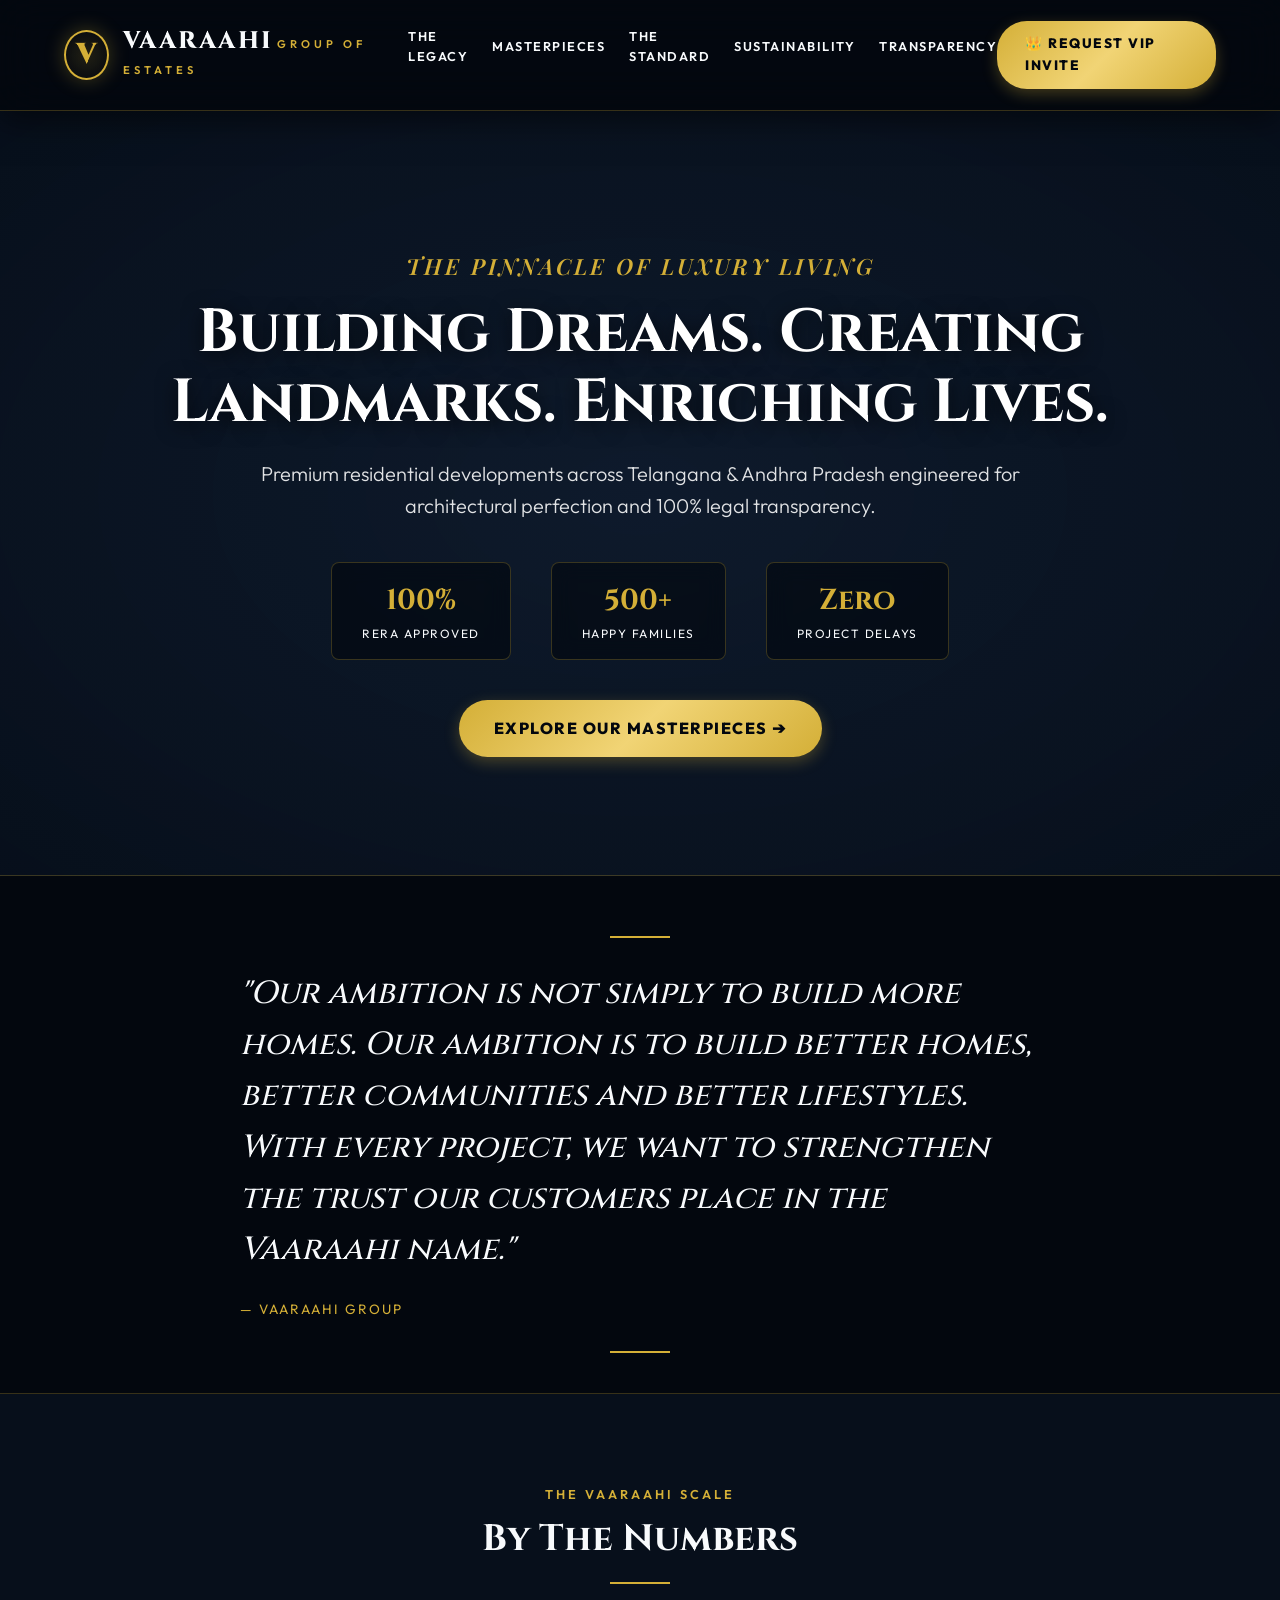
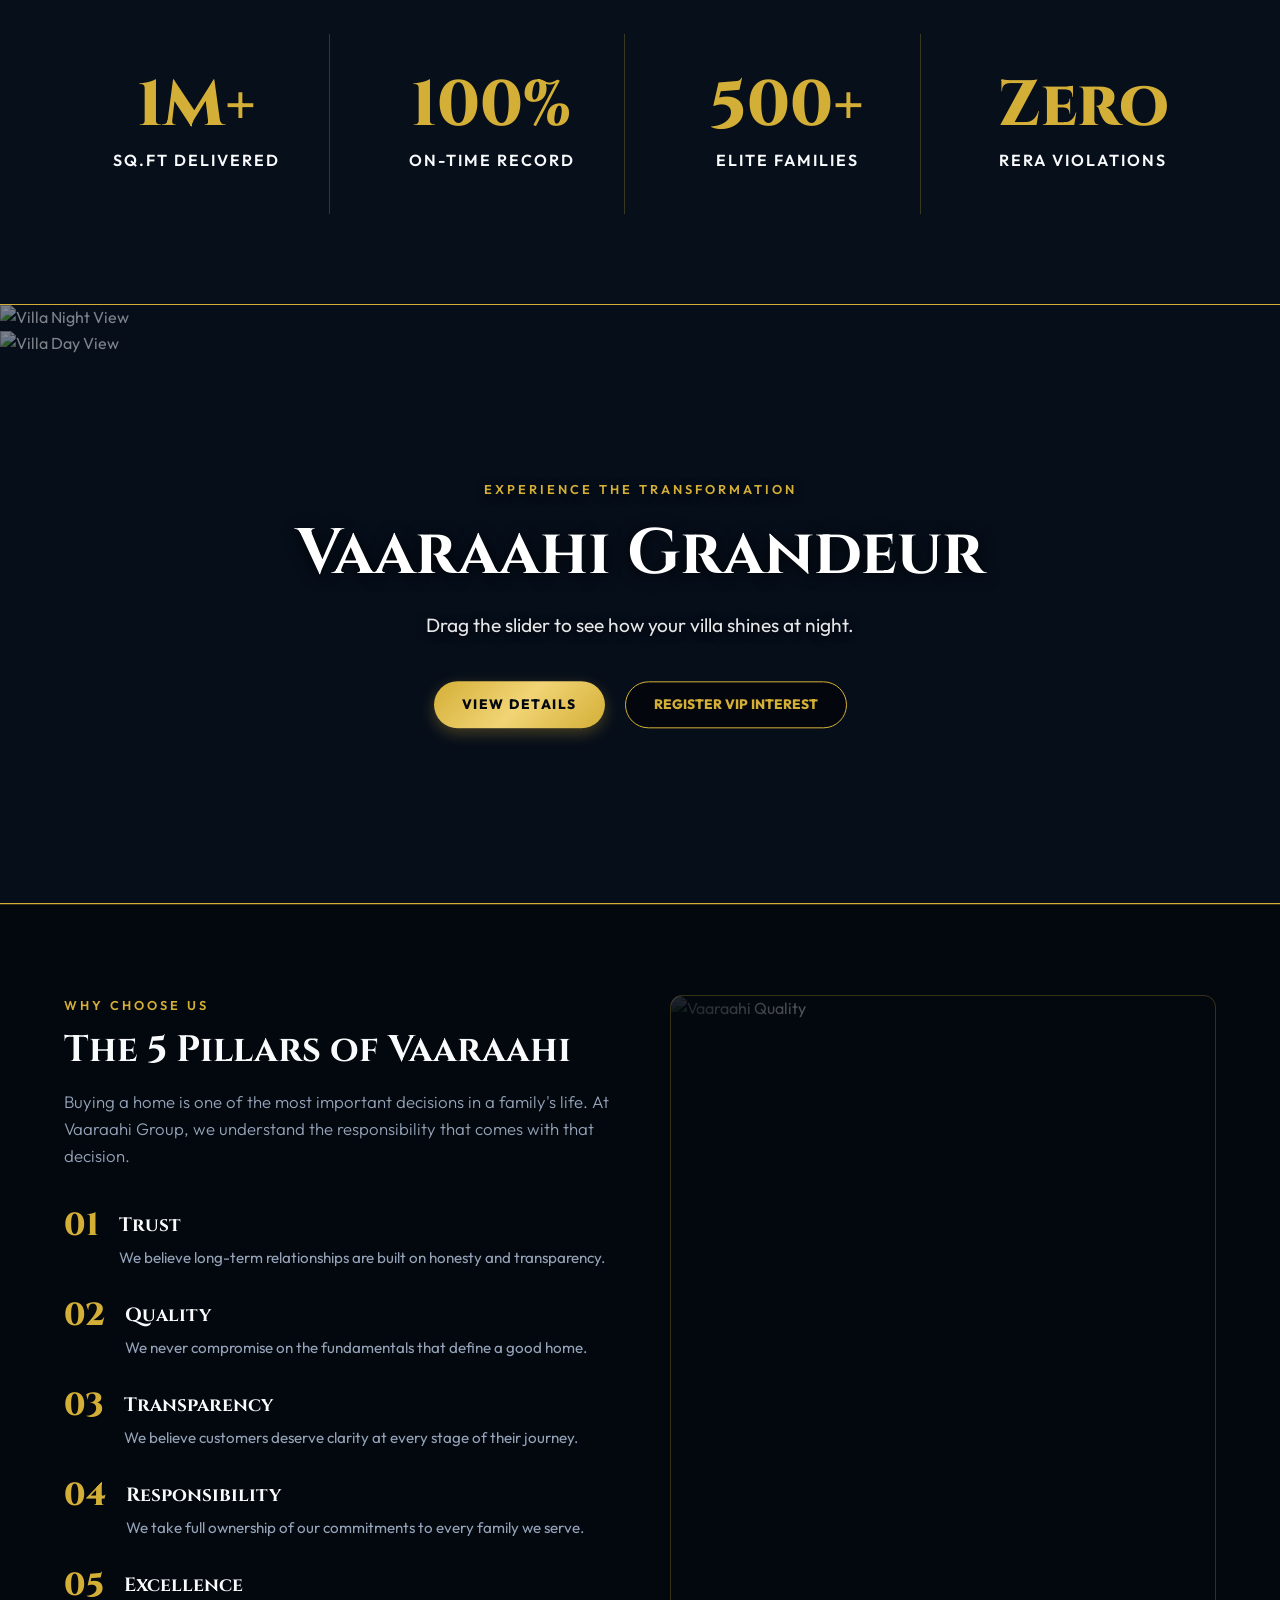
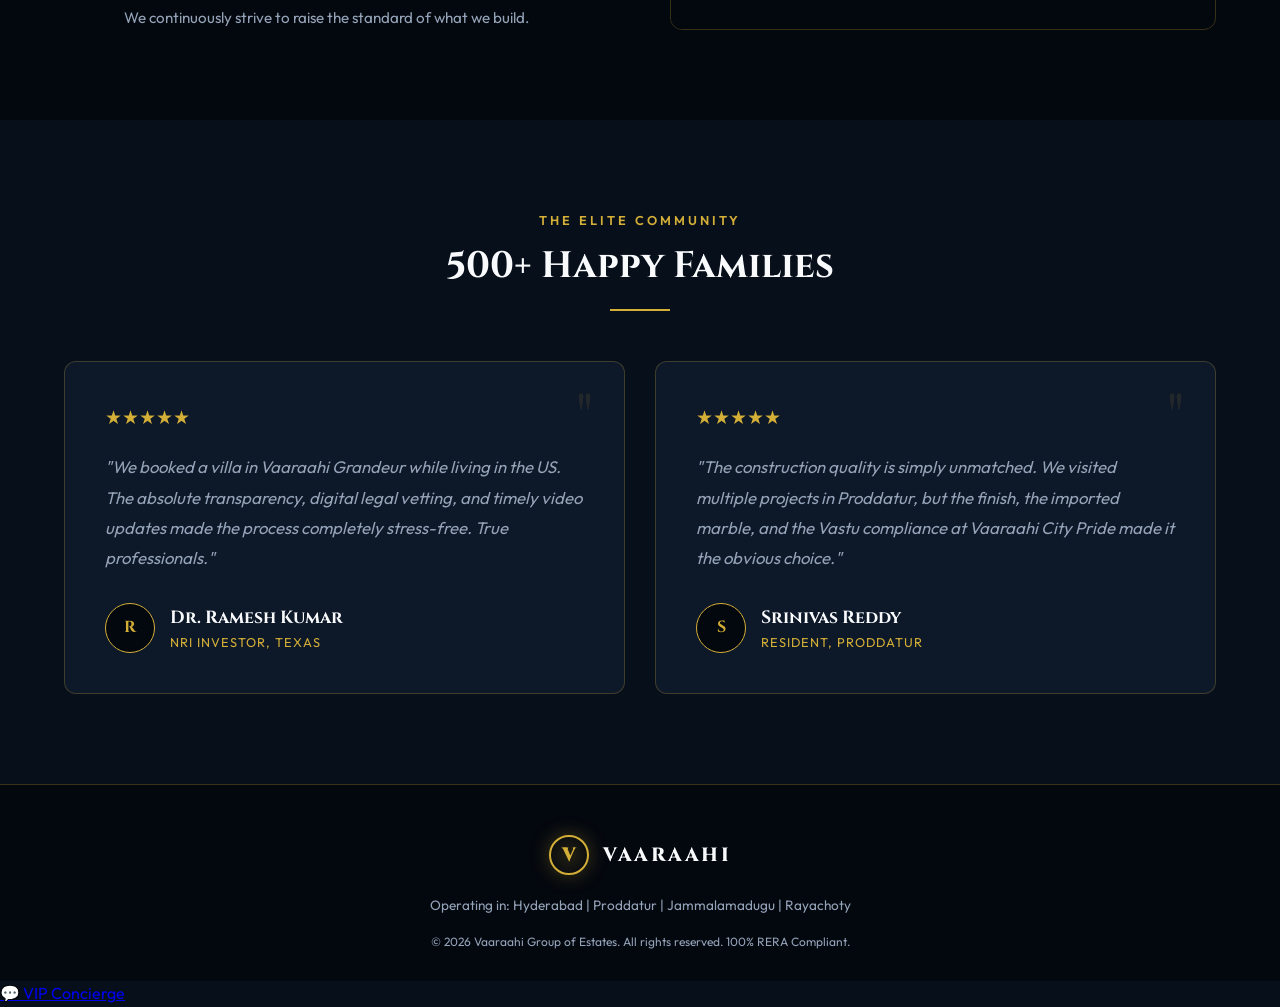
==== index.html @ 673b2c54 "Initialize Vaaraahi luxury wireframe with full 6-page portal expansion" ====
<!DOCTYPE html>
<html lang="en">
<head>
  <meta charset="UTF-8" />
  <meta name="viewport" content="width=device-width, initial-scale=1.0" />
  <title>Vaaraahi Group — Ultra-Luxury Living</title>
  <link rel="preconnect" href="https://fonts.googleapis.com">
  <link rel="preconnect" href="https://fonts.gstatic.com" crossorigin>
  <link href="https://fonts.googleapis.com/css2?family=Cinzel:wght@600;700;800;900&family=Outfit:wght@300;400;500;600;700&family=Playfair+Display:ital,wght@0,600;0,700;1,400&display=swap" rel="stylesheet">
  <link rel="stylesheet" href="style.css" />
  <style>
    .hero-container {
      position: relative; min-height: 85vh; display: flex; align-items: center; justify-content: center; text-align: center;
      padding: 90px 5% 70px;
      background: radial-gradient(ellipse at center, rgba(17, 31, 51, 0.7) 0%, rgba(7, 15, 27, 0.98) 100%),
                  url('https://images.unsplash.com/photo-1600596542815-ffad4c1539a9?auto=format&fit=crop&w=1920&q=80') center/cover no-repeat;
      border-bottom: 1px solid var(--border-dark);
    }
    .hero-content { position: relative; z-index: 2; max-width: 1100px; width: 100%; }
    .hero-title { font-family: var(--font-heading); font-size: 3.8rem; font-weight: 700; color: #FFFFFF; line-height: 1.15; margin-bottom: 20px; text-shadow: 0 4px 20px rgba(0,0,0,0.7); }
    .hero-subtitle { font-size: 1.25rem; color: rgba(255, 255, 255, 0.88); font-weight: 300; margin-bottom: 40px; max-width: 780px; margin-left: auto; margin-right: auto; }
    .hero-stats-row { display: flex; justify-content: center; gap: 40px; margin-bottom: 40px; flex-wrap: wrap; }
    .hero-stat-item { background: rgba(3, 7, 14, 0.6); backdrop-filter: blur(10px); border: 1px solid var(--border-dark); padding: 15px 30px; border-radius: 8px; }
    .h-stat-num { font-family: var(--font-heading); font-size: 1.8rem; color: var(--gold-primary); font-weight: 700; }
    .h-stat-label { font-size: 0.75rem; text-transform: uppercase; letter-spacing: 1.5px; color: var(--text-light); }
  </style>
</head>
<body>

  <!-- NAVIGATION HEADER -->
  <header>
    <div class="nav-container">
      <a href="index.html" class="logo">
        <div class="logo-mark">V</div>
        <div class="logo-text">
          <span class="logo-title">Vaaraahi</span>
          <span class="logo-sub">Group of Estates</span>
        </div>
      </a>

      <nav>
        <a href="about.html" class="nav-link">
          The Legacy
          <span class="nav-link-subtext">Our Story</span>
        </a>
        <a href="portfolio.html" class="nav-link">
          Masterpieces
          <span class="nav-link-subtext">Portfolio</span>
        </a>
        <a href="engineering.html" class="nav-link">
          The Standard
          <span class="nav-link-subtext">Quality</span>
        </a>
        <a href="sustainability.html" class="nav-link">
          Sustainability
          <span class="nav-link-subtext">Green Building</span>
        </a>
        <a href="transparency.html" class="nav-link">
          Transparency
          <span class="nav-link-subtext">Legal & RERA</span>
        </a>
      </nav>

      <div class="nav-right-actions">
        <a href="contact.html" class="btn-cta">👑 Request VIP Invite</a>
      </div>
    </div>
  </header>

  <!-- HERO SECTION -->
  <section class="hero-container">
    <div class="hero-content">
      <div class="eyebrow" style="font-family: var(--font-serif); font-size: 1.4rem; color: var(--gold-primary); font-style: italic; margin-bottom: 14px;">The Pinnacle of Luxury Living</div>
      <h1 class="hero-title">Building Dreams. Creating Landmarks. Enriching Lives.</h1>
      <p class="hero-subtitle">Premium residential developments across Telangana & Andhra Pradesh engineered for architectural perfection and 100% legal transparency.</p>
      
      <div class="hero-stats-row">
        <div class="hero-stat-item">
          <div class="h-stat-num">100%</div>
          <div class="h-stat-label">RERA Approved</div>
        </div>
        <div class="hero-stat-item">
          <div class="h-stat-num">500+</div>
          <div class="h-stat-label">Happy Families</div>
        </div>
        <div class="hero-stat-item">
          <div class="h-stat-num">Zero</div>
          <div class="h-stat-label">Project Delays</div>
        </div>
      </div>

      <a href="portfolio.html" class="btn-cta" style="display: inline-flex; font-size: 1rem; padding: 16px 35px;">Explore Our Masterpieces ➔</a>
    </div>
  </section>

  <!-- SIGNATURE QUOTE -->
  <section class="bg-navy py-20 px-6" style="background: var(--bg-navy-dark); border-bottom: 1px solid var(--border-dark);">
    <div class="max-w-3xl mx-auto text-center" style="max-width: 800px; margin: 0 auto; padding: 40px 0;">
      <div class="gold-divider" style="margin-bottom: 30px;"></div>
      <blockquote style="font-family: var(--font-heading); font-size: 2rem; color: var(--text-light); font-weight: 500; font-style: italic; line-height: 1.6;">
        "Our ambition is not simply to build more homes. Our ambition is to build better homes, better communities and better lifestyles. With every project, we want to strengthen the trust our customers place in the Vaaraahi name."
      </blockquote>
      <p style="margin-top: 24px; font-size: 0.85rem; letter-spacing: 2px; color: var(--gold-primary); text-transform: uppercase;">— Vaaraahi Group</p>
      <div class="gold-divider" style="margin-top: 30px;"></div>
    </div>
  </section>

  <!-- VAARAAHI BY THE NUMBERS -->
  <section class="section-padding">
    <div class="section-title-wrapper">
      <span class="eyebrow">The Vaaraahi Scale</span>
      <h2 class="section-title">By The Numbers</h2>
      <div class="gold-divider"></div>
    </div>
    
    <div style="display: grid; grid-template-columns: repeat(auto-fit, minmax(220px, 1fr)); gap: 30px; text-align: center; margin-top: 50px;">
      <div style="padding: 40px 20px; border-right: 1px solid var(--border-dark);">
        <div style="font-family: var(--font-heading); font-size: 4rem; color: var(--gold-primary); font-weight: 800; line-height: 1; margin-bottom: 10px;">1M+</div>
        <div style="font-size: 1rem; color: var(--text-light); text-transform: uppercase; letter-spacing: 2px; font-weight: 600;">Sq.Ft Delivered</div>
      </div>
      <div style="padding: 40px 20px; border-right: 1px solid var(--border-dark);">
        <div style="font-family: var(--font-heading); font-size: 4rem; color: var(--gold-primary); font-weight: 800; line-height: 1; margin-bottom: 10px;">100%</div>
        <div style="font-size: 1rem; color: var(--text-light); text-transform: uppercase; letter-spacing: 2px; font-weight: 600;">On-Time Record</div>
      </div>
      <div style="padding: 40px 20px; border-right: 1px solid var(--border-dark);">
        <div style="font-family: var(--font-heading); font-size: 4rem; color: var(--gold-primary); font-weight: 800; line-height: 1; margin-bottom: 10px;">500+</div>
        <div style="font-size: 1rem; color: var(--text-light); text-transform: uppercase; letter-spacing: 2px; font-weight: 600;">Elite Families</div>
      </div>
      <div style="padding: 40px 20px;">
        <div style="font-family: var(--font-heading); font-size: 4rem; color: var(--gold-primary); font-weight: 800; line-height: 1; margin-bottom: 10px;">Zero</div>
        <div style="font-size: 1rem; color: var(--text-light); text-transform: uppercase; letter-spacing: 2px; font-weight: 600;">RERA Violations</div>
      </div>
    </div>
  </section>

  <!-- FEATURED MASTERPIECE (DAY/NIGHT SLIDER) -->
  <section style="position: relative; height: 600px; overflow: hidden; border-top: 1px solid var(--gold-primary); border-bottom: 1px solid var(--gold-primary);">
    <div class="img-comp-container">
      <!-- Background Image (Night) -->
      <div class="img-comp-img">
        <img src="https://images.unsplash.com/photo-1512917774080-9991f1c4c750?auto=format&fit=crop&w=1920&q=80" alt="Villa Night View" />
      </div>
      <!-- Foreground Image (Day) -->
      <div class="img-comp-img img-comp-overlay">
        <img src="https://images.unsplash.com/photo-1600596542815-ffad4c1539a9?auto=format&fit=crop&w=1920&q=80" alt="Villa Day View" />
      </div>
    </div>
    <div style="position: absolute; inset: 0; background: rgba(7, 15, 27, 0.5); z-index: 10; pointer-events: none;"></div>
    
    <div style="position: absolute; z-index: 11; top: 50%; left: 50%; transform: translate(-50%, -50%); text-align: center; max-width: 800px; pointer-events: none; width: 100%;">
      <span class="eyebrow" style="color: var(--gold-primary); text-shadow: 0 2px 10px rgba(0,0,0,0.8);">Experience the Transformation</span>
      <h2 style="font-family: var(--font-heading); font-size: 4rem; color: #FFF; line-height: 1.1; margin: 20px 0; text-shadow: 0 2px 15px rgba(0,0,0,0.9);">Vaaraahi Grandeur</h2>
      <p style="font-size: 1.2rem; color: rgba(255,255,255,0.9); margin-bottom: 40px; text-shadow: 0 2px 10px rgba(0,0,0,0.8);">Drag the slider to see how your villa shines at night.</p>
      <div style="display: flex; gap: 20px; justify-content: center; pointer-events: auto;">
        <a href="portfolio.html" class="btn-cta">View Details</a>
        <a href="contact.html" class="btn-outline" style="background: rgba(0,0,0,0.5);">Register VIP Interest</a>
      </div>
    </div>
  </section>

  <!-- 5 PILLARS OF VAARAAHI -->
  <section class="section-padding" style="background: #03070E; border-top: 1px solid var(--border-dark);">
    <div style="display: grid; grid-template-columns: 1fr 1fr; gap: 60px; align-items: center;">
      <div>
        <span class="eyebrow">Why Choose Us</span>
        <h2 class="section-title">The 5 Pillars of Vaaraahi</h2>
        <p class="section-desc" style="margin-bottom: 40px;">Buying a home is one of the most important decisions in a family's life. At Vaaraahi Group, we understand the responsibility that comes with that decision.</p>
        
        <div style="display: flex; flex-direction: column; gap: 30px;">
          <div style="display: flex; gap: 20px; align-items: flex-start;">
            <span style="font-family: var(--font-heading); font-size: 2rem; font-weight: 800; color: var(--gold-primary); line-height: 1;">01</span>
            <div>
              <h3 style="font-family: var(--font-heading); font-size: 1.2rem; color: var(--text-light); margin-bottom: 5px;">Trust</h3>
              <p style="color: var(--text-muted); font-size: 0.95rem;">We believe long-term relationships are built on honesty and transparency.</p>
            </div>
          </div>
          <div style="display: flex; gap: 20px; align-items: flex-start;">
            <span style="font-family: var(--font-heading); font-size: 2rem; font-weight: 800; color: var(--gold-primary); line-height: 1;">02</span>
            <div>
              <h3 style="font-family: var(--font-heading); font-size: 1.2rem; color: var(--text-light); margin-bottom: 5px;">Quality</h3>
              <p style="color: var(--text-muted); font-size: 0.95rem;">We never compromise on the fundamentals that define a good home.</p>
            </div>
          </div>
          <div style="display: flex; gap: 20px; align-items: flex-start;">
            <span style="font-family: var(--font-heading); font-size: 2rem; font-weight: 800; color: var(--gold-primary); line-height: 1;">03</span>
            <div>
              <h3 style="font-family: var(--font-heading); font-size: 1.2rem; color: var(--text-light); margin-bottom: 5px;">Transparency</h3>
              <p style="color: var(--text-muted); font-size: 0.95rem;">We believe customers deserve clarity at every stage of their journey.</p>
            </div>
          </div>
          <div style="display: flex; gap: 20px; align-items: flex-start;">
            <span style="font-family: var(--font-heading); font-size: 2rem; font-weight: 800; color: var(--gold-primary); line-height: 1;">04</span>
            <div>
              <h3 style="font-family: var(--font-heading); font-size: 1.2rem; color: var(--text-light); margin-bottom: 5px;">Responsibility</h3>
              <p style="color: var(--text-muted); font-size: 0.95rem;">We take full ownership of our commitments to every family we serve.</p>
            </div>
          </div>
          <div style="display: flex; gap: 20px; align-items: flex-start;">
            <span style="font-family: var(--font-heading); font-size: 2rem; font-weight: 800; color: var(--gold-primary); line-height: 1;">05</span>
            <div>
              <h3 style="font-family: var(--font-heading); font-size: 1.2rem; color: var(--text-light); margin-bottom: 5px;">Excellence</h3>
              <p style="color: var(--text-muted); font-size: 0.95rem;">We continuously strive to raise the standard of what we build.</p>
            </div>
          </div>
        </div>
      </div>
      <div style="position: relative; height: 100%; min-height: 500px; border-radius: var(--radius); overflow: hidden; border: 1px solid var(--border-dark);">
        <img src="https://images.unsplash.com/photo-1600596542815-ffad4c1539a9?auto=format&fit=crop&w=800&q=80" alt="Vaaraahi Quality" style="width: 100%; height: 100%; object-fit: cover;" />
        <div style="position: absolute; inset: 0; background: linear-gradient(to right, rgba(3,7,14,0.9), transparent);"></div>
      </div>
    </div>
  </section>

  <!-- ELITE COMMUNITY TESTIMONIALS -->
  <section class="section-padding">
    <div class="section-title-wrapper">
      <span class="eyebrow">The Elite Community</span>
      <h2 class="section-title">500+ Happy Families</h2>
      <div class="gold-divider"></div>
    </div>
    
    <div style="display: grid; grid-template-columns: repeat(auto-fit, minmax(300px, 1fr)); gap: 30px; margin-top: 50px;">
      
      <div style="background: var(--bg-card); padding: 40px; border-radius: var(--radius); border: 1px solid var(--border-dark); position: relative;">
        <span style="position: absolute; top: 20px; right: 30px; font-size: 4rem; color: rgba(212, 175, 55, 0.1); font-family: var(--font-serif); line-height: 1;">"</span>
        <div style="display: flex; gap: 4px; color: var(--gold-primary); margin-bottom: 20px; font-size: 1.2rem;">★★★★★</div>
        <p style="color: var(--text-muted); font-size: 1.05rem; line-height: 1.8; margin-bottom: 30px; font-style: italic;">"We booked a villa in Vaaraahi Grandeur while living in the US. The absolute transparency, digital legal vetting, and timely video updates made the process completely stress-free. True professionals."</p>
        <div style="display: flex; align-items: center; gap: 15px;">
          <div style="width: 50px; height: 50px; border-radius: 50%; background: var(--bg-navy-dark); display: flex; align-items: center; justify-content: center; font-family: var(--font-heading); color: var(--gold-primary); font-weight: 700; border: 1px solid var(--gold-primary);">R</div>
          <div>
            <div style="color: var(--text-light); font-family: var(--font-heading); font-weight: 700; font-size: 1.1rem;">Dr. Ramesh Kumar</div>
            <div style="color: var(--gold-primary); font-size: 0.8rem; text-transform: uppercase; letter-spacing: 1px;">NRI Investor, Texas</div>
          </div>
        </div>
      </div>

      <div style="background: var(--bg-card); padding: 40px; border-radius: var(--radius); border: 1px solid var(--border-dark); position: relative;">
        <span style="position: absolute; top: 20px; right: 30px; font-size: 4rem; color: rgba(212, 175, 55, 0.1); font-family: var(--font-serif); line-height: 1;">"</span>
        <div style="display: flex; gap: 4px; color: var(--gold-primary); margin-bottom: 20px; font-size: 1.2rem;">★★★★★</div>
        <p style="color: var(--text-muted); font-size: 1.05rem; line-height: 1.8; margin-bottom: 30px; font-style: italic;">"The construction quality is simply unmatched. We visited multiple projects in Proddatur, but the finish, the imported marble, and the Vastu compliance at Vaaraahi City Pride made it the obvious choice."</p>
        <div style="display: flex; align-items: center; gap: 15px;">
          <div style="width: 50px; height: 50px; border-radius: 50%; background: var(--bg-navy-dark); display: flex; align-items: center; justify-content: center; font-family: var(--font-heading); color: var(--gold-primary); font-weight: 700; border: 1px solid var(--gold-primary);">S</div>
          <div>
            <div style="color: var(--text-light); font-family: var(--font-heading); font-weight: 700; font-size: 1.1rem;">Srinivas Reddy</div>
            <div style="color: var(--gold-primary); font-size: 0.8rem; text-transform: uppercase; letter-spacing: 1px;">Resident, Proddatur</div>
          </div>
        </div>
      </div>

    </div>
  </section>

  <!-- FOOTER -->
  <footer>
    <div class="logo" style="justify-content: center; margin-bottom: 20px;">
      <div class="logo-mark" style="width: 40px; height: 40px; font-size: 1.2rem;">V</div>
      <span class="logo-title" style="font-size: 1.2rem;">Vaaraahi</span>
    </div>
    <p>Operating in: Hyderabad | Proddatur | Jammalamadugu | Rayachoty</p>
    <p style="margin-top: 15px; font-size: 0.75rem;">© 2026 Vaaraahi Group of Estates. All rights reserved. 100% RERA Compliant.</p>
  </footer>

  <!-- VIP WHATSAPP CONCIERGE -->
  <a href="https://wa.me/919000000000" class="whatsapp-float" target="_blank">
    <span class="whatsapp-icon">💬</span>
    <span>VIP Concierge</span>
  </a>

  <script>
    function initComparisons() {
      var x, i;
      x = document.getElementsByClassName("img-comp-overlay");
      for (i = 0; i < x.length; i++) {
        compareImages(x[i]);
      }
      function compareImages(img) {
        var slider, img, clicked = 0, w, h;
        w = img.offsetWidth;
        h = img.offsetHeight;
        img.style.width = (w / 2) + "px";
        slider = document.createElement("DIV");
        slider.setAttribute("class", "img-comp-slider");
        img.parentElement.insertBefore(slider, img);
        slider.style.top = (h / 2) - (slider.offsetHeight / 2) + "px";
        slider.style.left = (w / 2) - (slider.offsetWidth / 2) + "px";
        slider.addEventListener("mousedown", slideReady);
        window.addEventListener("mouseup", slideFinish);
        slider.addEventListener("touchstart", slideReady);
        window.addEventListener("touchend", slideFinish);
        function slideReady(e) {
          e.preventDefault();
          clicked = 1;
          window.addEventListener("mousemove", slideMove);
          window.addEventListener("touchmove", slideMove);
        }
        function slideFinish() {
          clicked = 0;
        }
        function slideMove(e) {
          var pos;
          if (clicked == 0) return false;
          pos = getCursorPos(e);
          if (pos < 0) pos = 0;
          if (pos > w) pos = w;
          slide(pos);
        }
        function getCursorPos(e) {
          var a, x = 0;
          e = (e.changedTouches) ? e.changedTouches[0] : e;
          a = img.getBoundingClientRect();
          x = e.pageX - a.left;
          x = x - window.pageXOffset;
          return x;
        }
        function slide(x) {
          img.style.width = x + "px";
          slider.style.left = img.offsetWidth - (slider.offsetWidth / 2) + "px";
        }
      }
    }
    
    // Make sure images are fully loaded before calculating widths
    window.onload = function() {
      setTimeout(initComparisons, 500);
    };
  </script>
</body>
</html>
---- style.css ----
/* =================================================================== */
/* PREMIUM DESIGN SYSTEM & VARIABLES                                   */
/* =================================================================== */
:root {
  --bg-navy: #070F1B;
  --bg-navy-dark: #03070E;
  --bg-card: #0D1829;
  --gold-primary: #D4AF37;
  --gold-hover: #F1D475;
  --gold-glow: rgba(212, 175, 55, 0.3);
  --text-light: #F8FAFC;
  --text-muted: #94A3B8;
  --border-dark: rgba(212, 175, 55, 0.25);
  --border-subtle: rgba(255, 255, 255, 0.08);
  --font-heading: 'Cinzel', serif;
  --font-serif: 'Playfair Display', serif;
  --font-body: 'Outfit', sans-serif;
  --radius: 12px;
  --transition: all 0.3s cubic-bezier(0.4, 0, 0.2, 1);
}

* { box-sizing: border-box; margin: 0; padding: 0; }
html { scroll-behavior: smooth; }
body { font-family: var(--font-body); background-color: var(--bg-navy); color: var(--text-light); line-height: 1.6; overflow-x: hidden; }

/* Top Announcement Bar */
.top-bar {
  background: var(--bg-navy-dark);
  border-bottom: 1px solid rgba(255,255,255,0.06);
  padding: 12px 5%;
  font-size: 0.75rem;
  display: flex;
  justify-content: space-between;
  align-items: center;
  flex-wrap: wrap;
  gap: 15px;
  letter-spacing: 0.5px;
}
.top-bar-left { display: flex; align-items: center; gap: 25px; flex-wrap: wrap; }
.top-bar-right { display: flex; align-items: center; gap: 15px; }
.top-bar a { color: var(--text-light); text-decoration: none; transition: var(--transition); }
.top-bar a:hover { color: var(--gold-primary); }
.trust-badge { 
  display: flex; align-items: center; gap: 6px; 
  color: var(--text-light); font-weight: 600; 
  font-size: 0.72rem; text-transform: uppercase; letter-spacing: 1px; 
}
.trust-badge-icon { color: var(--gold-primary); font-size: 0.9rem; }

/* Glassmorphism Header */
header {
  position: sticky;
  top: 0;
  z-index: 1000;
  background: rgba(3, 7, 14, 0.85);
  backdrop-filter: blur(20px);
  -webkit-backdrop-filter: blur(20px);
  border-bottom: 1px solid var(--border-dark);
  transition: var(--transition);
  box-shadow: 0 10px 30px rgba(0, 0, 0, 0.5);
}
.nav-container { display: flex; justify-content: space-between; align-items: center; padding: 18px 5%; max-width: 1440px; margin: 0 auto; }
.logo { display: flex; align-items: center; gap: 14px; text-decoration: none; color: var(--text-light); }
.logo-mark {
  width: 50px; height: 50px;
  border: 2px solid var(--gold-primary); border-radius: 50%;
  display: flex; align-items: center; justify-content: center;
  font-family: var(--font-heading); font-weight: 900; font-size: 1.8rem;
  color: var(--gold-primary);
  background: radial-gradient(circle, rgba(212,175,55,0.15) 0%, rgba(3,7,14,1) 100%);
  box-shadow: 0 0 20px var(--gold-glow);
}
.logo-title { font-family: var(--font-heading); font-size: 1.5rem; font-weight: 800; letter-spacing: 2.5px; text-transform: uppercase; line-height: 1; }
.logo-sub { font-size: 0.7rem; letter-spacing: 4px; color: var(--gold-primary); text-transform: uppercase; margin-top: 4px; font-weight: 600; }

nav { display: flex; align-items: center; gap: 24px; }
.nav-link {
  color: var(--text-light); text-decoration: none; font-size: 0.8rem; font-weight: 600;
  text-transform: uppercase; letter-spacing: 1.5px; cursor: pointer; transition: var(--transition);
  position: relative; padding: 8px 0; display: flex; flex-direction: column; align-items: center;
}
.nav-link-subtext {
  font-size: 0.55rem; color: var(--gold-primary); letter-spacing: 1px; margin-top: 3px;
  opacity: 0; transform: translateY(-5px); transition: var(--transition);
}
.nav-link:hover .nav-link-subtext, .nav-link.active .nav-link-subtext { opacity: 1; transform: translateY(0); }
.nav-link:hover, .nav-link.active { color: var(--gold-hover); }
.nav-link::after {
  content: ''; position: absolute; bottom: -2px; left: 50%; transform: translateX(-50%);
  width: 0%; height: 2px; background: var(--gold-primary); transition: var(--transition);
  box-shadow: 0 0 10px var(--gold-primary);
}
.nav-link:hover::after, .nav-link.active::after { width: 100%; }

.nav-right-actions { display: flex; align-items: center; gap: 18px; }
.btn-cta {
  background: linear-gradient(135deg, #D4AF37 0%, #F1D475 50%, #D4AF37 100%);
  color: var(--bg-navy-dark); padding: 12px 28px; font-weight: 800; font-size: 0.85rem;
  letter-spacing: 1.5px; text-transform: uppercase; border-radius: 30px; border: none;
  cursor: pointer; transition: var(--transition); box-shadow: 0 5px 15px rgba(212, 175, 55, 0.3);
  display: inline-flex; align-items: center; justify-content: center; gap: 8px; text-decoration: none;
}
.btn-cta:hover { transform: translateY(-3px) scale(1.02); box-shadow: 0 8px 25px rgba(212, 175, 55, 0.5); }
.btn-outline {
  background: transparent; border: 1px solid var(--gold-primary); color: var(--gold-primary);
  padding: 12px 28px; font-weight: 800; font-size: 0.85rem; text-transform: uppercase; border-radius: 30px;
  cursor: pointer; transition: var(--transition); text-decoration: none; display: inline-flex; justify-content: center;
}
.btn-outline:hover { background: var(--gold-primary); color: var(--bg-navy-dark); }
.stat-badge { display: flex; flex-direction: column; text-align: right; border-right: 1px solid var(--border-dark); padding-right: 18px; }
.stat-badge-val { font-family: var(--font-heading); font-size: 1.1rem; color: var(--gold-primary); font-weight: 800; }
.stat-badge-label { font-size: 0.6rem; color: var(--text-muted); text-transform: uppercase; letter-spacing: 1px; }

/* Layout & Section Utilities */
.section-padding { padding: 90px 5%; max-width: 1440px; margin: 0 auto; }
.section-title-wrapper { text-align: center; max-width: 820px; margin: 0 auto 50px; }
.eyebrow { font-size: 0.8rem; text-transform: uppercase; letter-spacing: 3px; color: var(--gold-primary); font-weight: 600; margin-bottom: 12px; display: block; }
.section-title { font-family: var(--font-heading); font-size: 2.3rem; color: var(--text-light); margin-bottom: 16px; line-height: 1.25; }
.section-desc { color: var(--text-muted); font-size: 1.05rem; font-weight: 300; }
.gold-divider { width: 60px; height: 2px; background: var(--gold-primary); margin: 20px auto 0; }
.page-header {
  padding: 120px 5% 60px; text-align: center; background: radial-gradient(ellipse at center, rgba(17, 31, 51, 0.9) 0%, rgba(7, 15, 27, 1) 100%);
  border-bottom: 1px solid var(--border-dark);
}
.page-header-title { font-family: var(--font-heading); font-size: 3rem; color: #FFF; margin-bottom: 15px; }

/* Project Cards */
.projects-grid { display: grid; grid-template-columns: repeat(auto-fit, minmax(330px, 1fr)); gap: 30px; }
.project-card {
  background: var(--bg-card); border: 1px solid var(--border-dark); border-radius: var(--radius);
  overflow: hidden; display: flex; flex-direction: column; transition: var(--transition); position: relative;
}
.project-card:hover { transform: translateY(-8px); box-shadow: 0 20px 40px rgba(0, 0, 0, 0.6); border-color: var(--gold-primary); }
.card-media { position: relative; height: 230px; }
.card-img { width: 100%; height: 100%; object-fit: cover; }
.card-badge-status { position: absolute; top: 15px; left: 15px; padding: 5px 14px; font-size: 0.75rem; font-weight: 800; border-radius: 4px; text-transform: uppercase; }
.status-upcoming { background: #6366F1; color: #FFF; }
.status-ongoing { background: #F59E0B; color: #000; }
.status-completed { background: #10B981; color: #FFF; }
.card-badge-city { position: absolute; bottom: 15px; right: 15px; background: rgba(7, 15, 27, 0.9); backdrop-filter: blur(8px); color: var(--gold-primary); padding: 4px 10px; font-size: 0.75rem; border: 1px solid var(--border-dark); border-radius: 4px; }
.card-content { padding: 24px; display: flex; flex-direction: column; flex-grow: 1; }
.card-category { font-size: 0.8rem; color: var(--gold-primary); text-transform: uppercase; letter-spacing: 1.5px; margin-bottom: 6px; }
.card-name { font-family: var(--font-heading); font-size: 1.45rem; color: var(--text-light); margin-bottom: 6px; }
.card-tagline { font-family: var(--font-serif); font-style: italic; color: var(--text-muted); font-size: 0.92rem; margin-bottom: 16px; }
.specs-pill-row { display: flex; gap: 8px; flex-wrap: wrap; margin-bottom: 18px; font-size: 0.78rem; color: var(--text-muted); }
.spec-pill { background: rgba(255, 255, 255, 0.06); padding: 4px 10px; border-radius: 4px; border: 1px solid var(--border-subtle); }

/* Forms */
.form-group { margin-bottom: 18px; text-align: left; }
.form-label { display: block; font-size: 0.82rem; color: var(--text-muted); margin-bottom: 6px; text-transform: uppercase; }
.form-control { width: 100%; background: rgba(7, 15, 27, 0.8); border: 1px solid rgba(255, 255, 255, 0.15); padding: 12px 16px; color: var(--text-light); border-radius: 6px; font-family: var(--font-body); font-size: 0.92rem; transition: var(--transition); }
.form-control:focus { outline: none; border-color: var(--gold-primary); box-shadow: 0 0 10px var(--gold-glow); }

/* Footer */
footer { background: #03070E; border-top: 1px solid var(--border-dark); padding: 50px 5% 30px; text-align: center; color: var(--text-muted); font-size: 0.85rem; }

@media(max-width: 900px) {
  nav { display: none; }
}
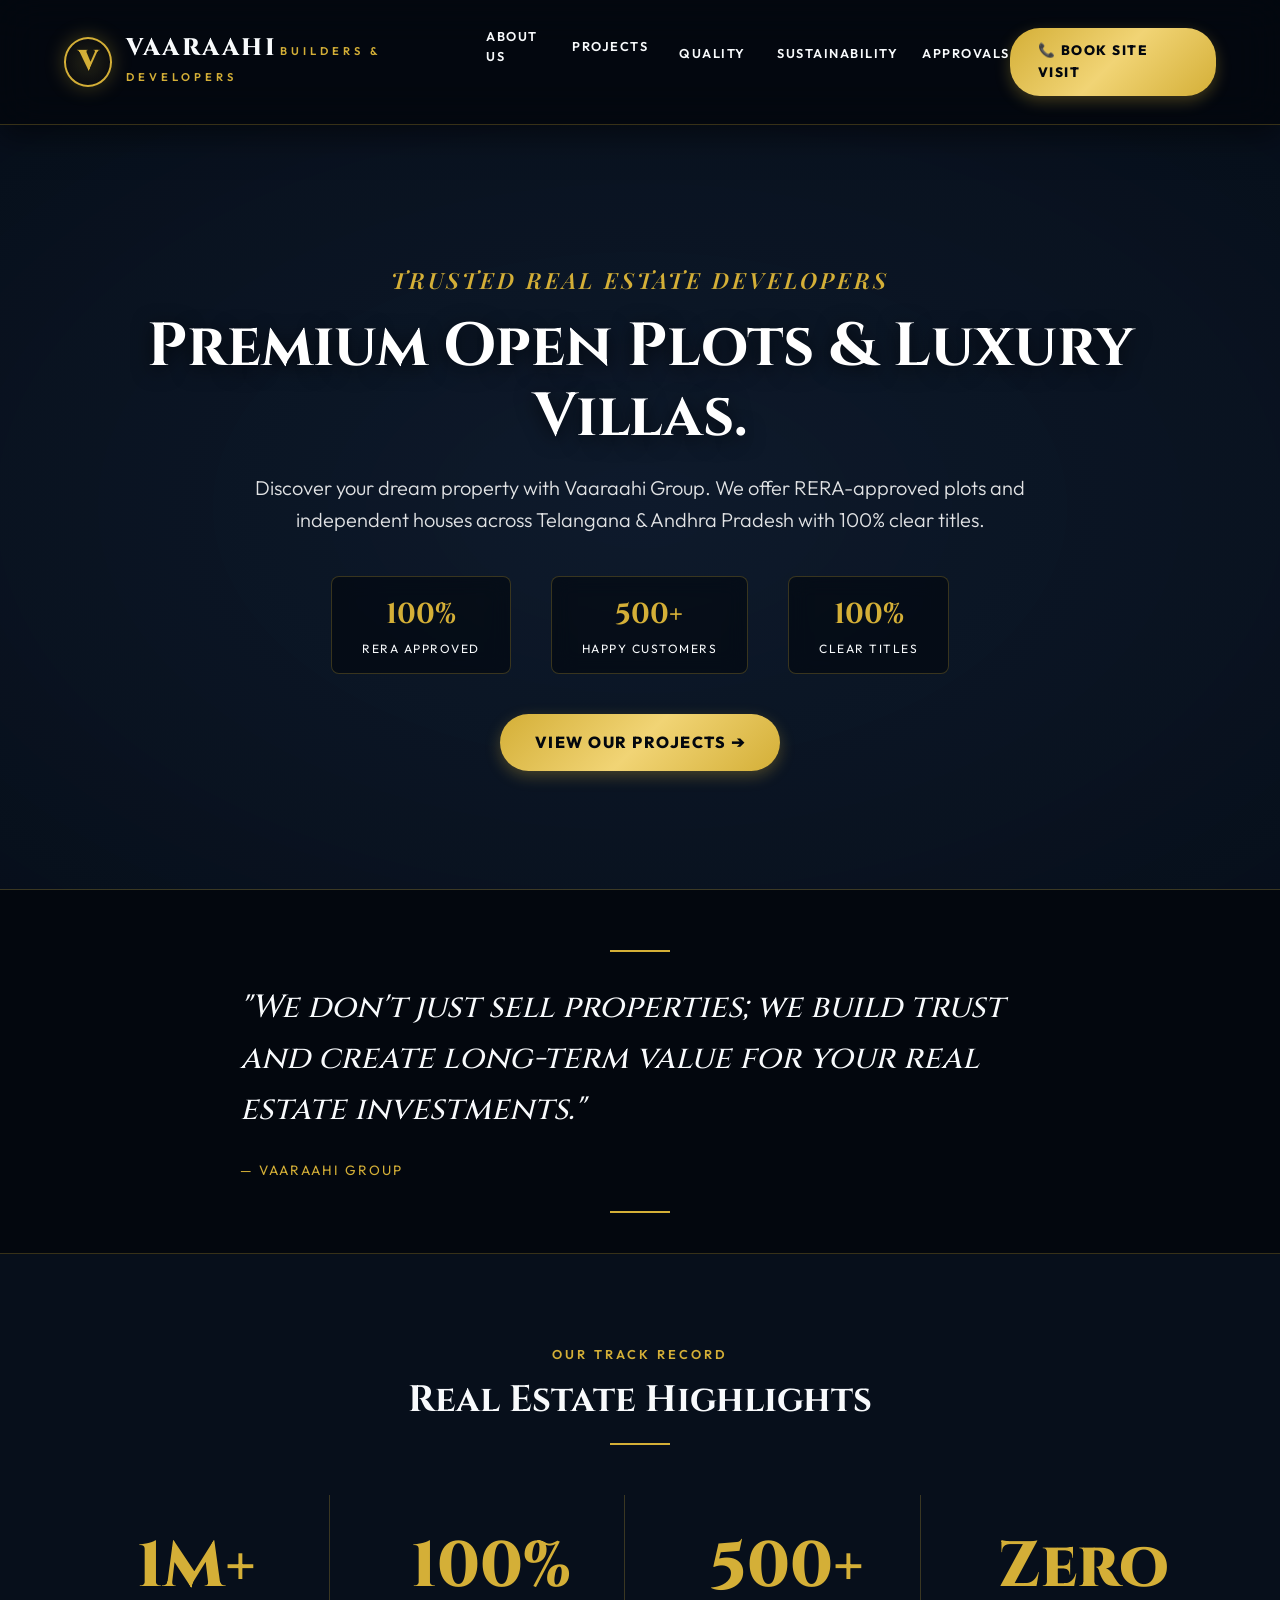
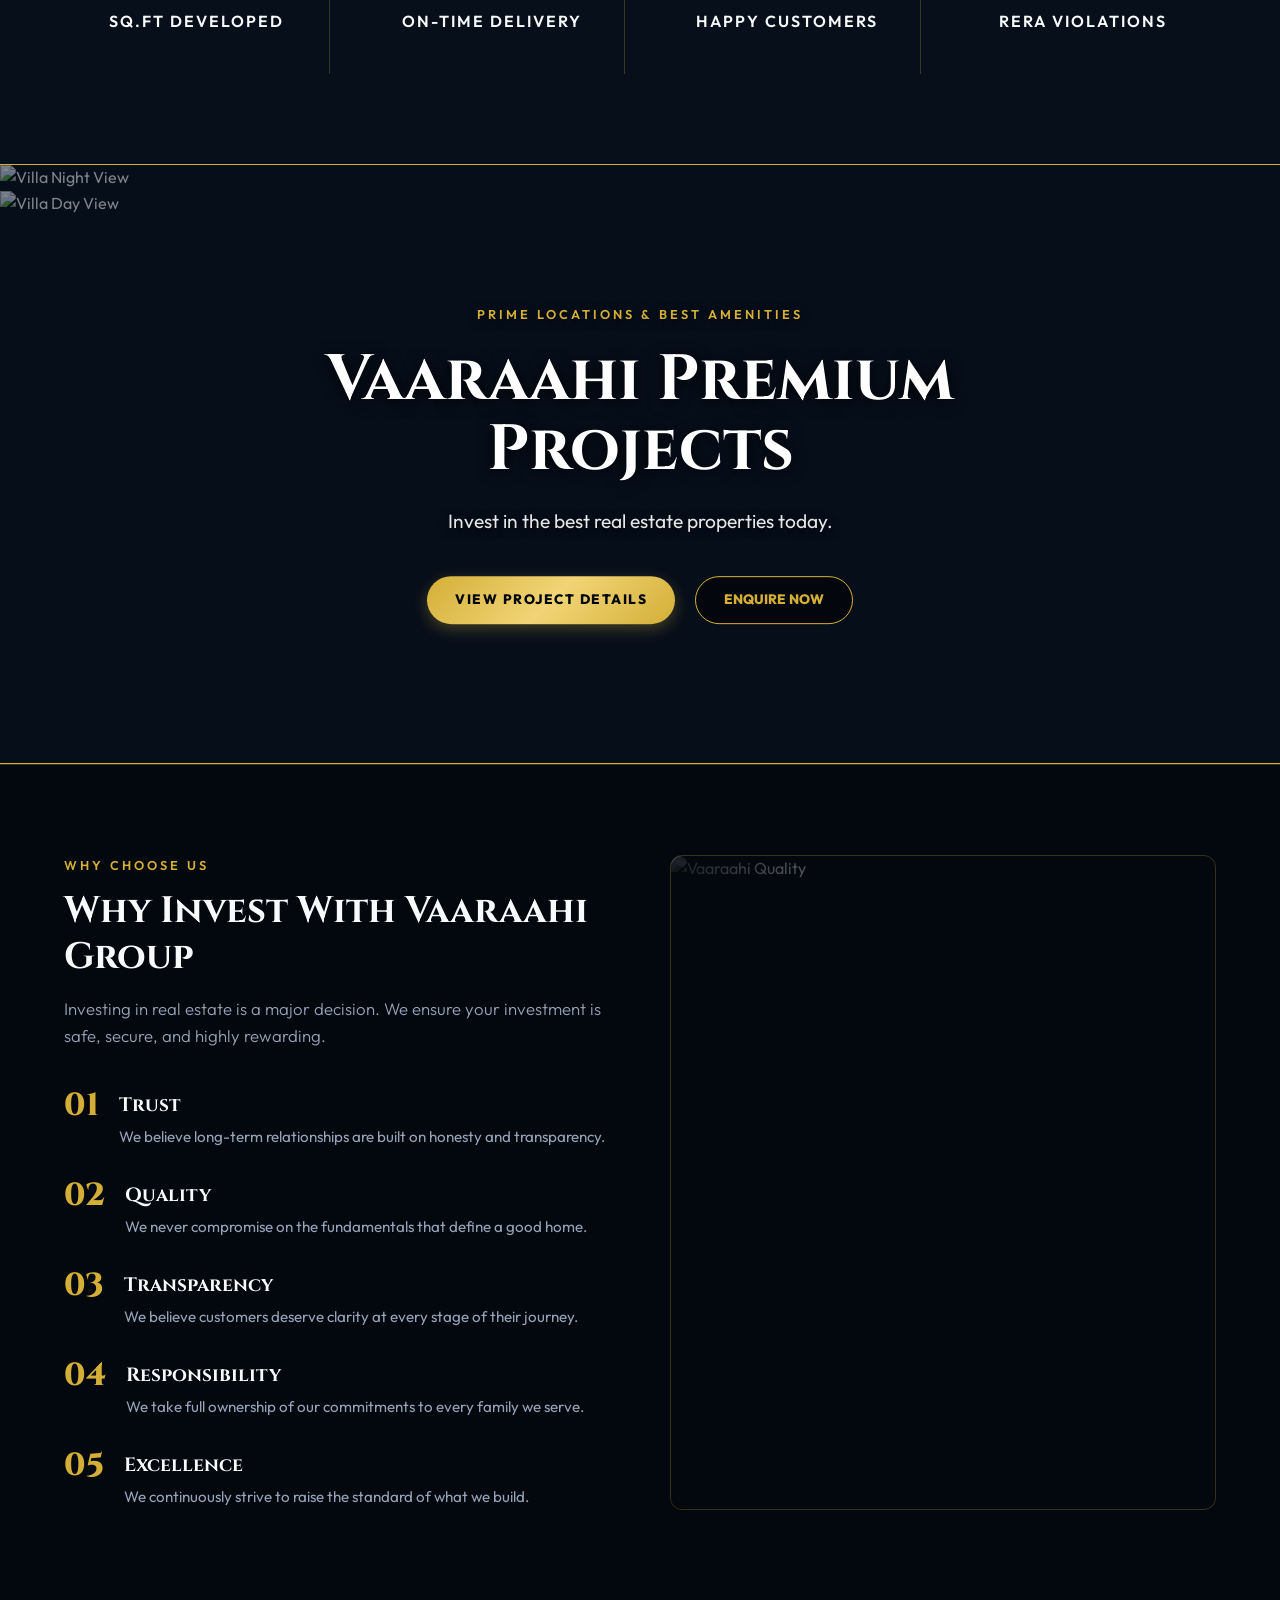
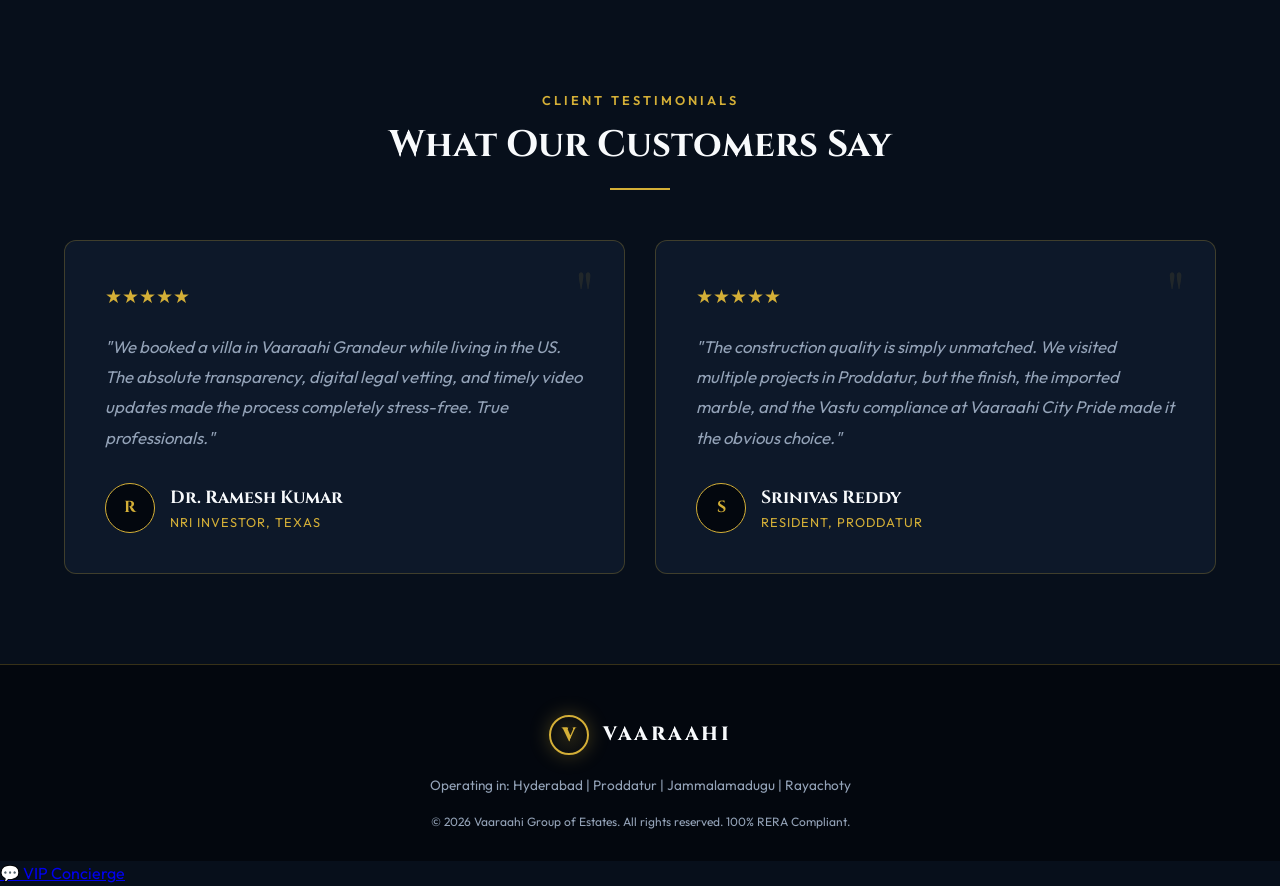
==== commit 88eafd28: "Fix nav bar and apply simple real estate headings" ====
--- a/index.html
+++ b/index.html
@@ -3,7 +3,7 @@
 <head>
   <meta charset="UTF-8" />
   <meta name="viewport" content="width=device-width, initial-scale=1.0" />
-  <title>Vaaraahi Group — Ultra-Luxury Living</title>
+  <title>Vaaraahi Group — Premium Real Estate Developers</title>
   <link rel="preconnect" href="https://fonts.googleapis.com">
   <link rel="preconnect" href="https://fonts.gstatic.com" crossorigin>
   <link href="https://fonts.googleapis.com/css2?family=Cinzel:wght@600;700;800;900&family=Outfit:wght@300;400;500;600;700&family=Playfair+Display:ital,wght@0,600;0,700;1,400&display=swap" rel="stylesheet">
@@ -34,35 +34,35 @@
         <div class="logo-mark">V</div>
         <div class="logo-text">
           <span class="logo-title">Vaaraahi</span>
-          <span class="logo-sub">Group of Estates</span>
+          <span class="logo-sub">Builders & Developers</span>
         </div>
       </a>
 
       <nav>
         <a href="about.html" class="nav-link">
-          The Legacy
-          <span class="nav-link-subtext">Our Story</span>
+          About Us
+          <span class="nav-link-subtext">Who We Are</span>
         </a>
         <a href="portfolio.html" class="nav-link">
-          Masterpieces
-          <span class="nav-link-subtext">Portfolio</span>
+          Projects
+          <span class="nav-link-subtext">Plots & Villas</span>
         </a>
         <a href="engineering.html" class="nav-link">
-          The Standard
-          <span class="nav-link-subtext">Quality</span>
+          Quality
+          <span class="nav-link-subtext">Construction</span>
         </a>
         <a href="sustainability.html" class="nav-link">
           Sustainability
-          <span class="nav-link-subtext">Green Building</span>
+          <span class="nav-link-subtext">Eco-Friendly</span>
         </a>
         <a href="transparency.html" class="nav-link">
-          Transparency
+          Approvals
           <span class="nav-link-subtext">Legal & RERA</span>
         </a>
       </nav>
 
       <div class="nav-right-actions">
-        <a href="contact.html" class="btn-cta">👑 Request VIP Invite</a>
+        <a href="contact.html" class="btn-cta">📞 Book Site Visit</a>
       </div>
     </div>
   </header>
@@ -70,9 +70,9 @@
   <!-- HERO SECTION -->
   <section class="hero-container">
     <div class="hero-content">
-      <div class="eyebrow" style="font-family: var(--font-serif); font-size: 1.4rem; color: var(--gold-primary); font-style: italic; margin-bottom: 14px;">The Pinnacle of Luxury Living</div>
-      <h1 class="hero-title">Building Dreams. Creating Landmarks. Enriching Lives.</h1>
-      <p class="hero-subtitle">Premium residential developments across Telangana & Andhra Pradesh engineered for architectural perfection and 100% legal transparency.</p>
+      <div class="eyebrow" style="font-family: var(--font-serif); font-size: 1.4rem; color: var(--gold-primary); font-style: italic; margin-bottom: 14px;">Trusted Real Estate Developers</div>
+      <h1 class="hero-title">Premium Open Plots & Luxury Villas.</h1>
+      <p class="hero-subtitle">Discover your dream property with Vaaraahi Group. We offer RERA-approved plots and independent houses across Telangana & Andhra Pradesh with 100% clear titles.</p>
       
       <div class="hero-stats-row">
         <div class="hero-stat-item">
@@ -81,15 +81,15 @@
         </div>
         <div class="hero-stat-item">
           <div class="h-stat-num">500+</div>
-          <div class="h-stat-label">Happy Families</div>
+          <div class="h-stat-label">Happy Customers</div>
         </div>
         <div class="hero-stat-item">
-          <div class="h-stat-num">Zero</div>
-          <div class="h-stat-label">Project Delays</div>
-        </div>
-      </div>
-
-      <a href="portfolio.html" class="btn-cta" style="display: inline-flex; font-size: 1rem; padding: 16px 35px;">Explore Our Masterpieces ➔</a>
+          <div class="h-stat-num">100%</div>
+          <div class="h-stat-label">Clear Titles</div>
+        </div>
+      </div>
+
+      <a href="portfolio.html" class="btn-cta" style="display: inline-flex; font-size: 1rem; padding: 16px 35px;">View Our Projects ➔</a>
     </div>
   </section>
 
@@ -98,7 +98,7 @@
     <div class="max-w-3xl mx-auto text-center" style="max-width: 800px; margin: 0 auto; padding: 40px 0;">
       <div class="gold-divider" style="margin-bottom: 30px;"></div>
       <blockquote style="font-family: var(--font-heading); font-size: 2rem; color: var(--text-light); font-weight: 500; font-style: italic; line-height: 1.6;">
-        "Our ambition is not simply to build more homes. Our ambition is to build better homes, better communities and better lifestyles. With every project, we want to strengthen the trust our customers place in the Vaaraahi name."
+        "We don't just sell properties; we build trust and create long-term value for your real estate investments."
       </blockquote>
       <p style="margin-top: 24px; font-size: 0.85rem; letter-spacing: 2px; color: var(--gold-primary); text-transform: uppercase;">— Vaaraahi Group</p>
       <div class="gold-divider" style="margin-top: 30px;"></div>
@@ -108,23 +108,23 @@
   <!-- VAARAAHI BY THE NUMBERS -->
   <section class="section-padding">
     <div class="section-title-wrapper">
-      <span class="eyebrow">The Vaaraahi Scale</span>
-      <h2 class="section-title">By The Numbers</h2>
+      <span class="eyebrow">Our Track Record</span>
+      <h2 class="section-title">Real Estate Highlights</h2>
       <div class="gold-divider"></div>
     </div>
     
     <div style="display: grid; grid-template-columns: repeat(auto-fit, minmax(220px, 1fr)); gap: 30px; text-align: center; margin-top: 50px;">
       <div style="padding: 40px 20px; border-right: 1px solid var(--border-dark);">
         <div style="font-family: var(--font-heading); font-size: 4rem; color: var(--gold-primary); font-weight: 800; line-height: 1; margin-bottom: 10px;">1M+</div>
-        <div style="font-size: 1rem; color: var(--text-light); text-transform: uppercase; letter-spacing: 2px; font-weight: 600;">Sq.Ft Delivered</div>
+        <div style="font-size: 1rem; color: var(--text-light); text-transform: uppercase; letter-spacing: 2px; font-weight: 600;">Sq.Ft Developed</div>
       </div>
       <div style="padding: 40px 20px; border-right: 1px solid var(--border-dark);">
         <div style="font-family: var(--font-heading); font-size: 4rem; color: var(--gold-primary); font-weight: 800; line-height: 1; margin-bottom: 10px;">100%</div>
-        <div style="font-size: 1rem; color: var(--text-light); text-transform: uppercase; letter-spacing: 2px; font-weight: 600;">On-Time Record</div>
+        <div style="font-size: 1rem; color: var(--text-light); text-transform: uppercase; letter-spacing: 2px; font-weight: 600;">On-Time Delivery</div>
       </div>
       <div style="padding: 40px 20px; border-right: 1px solid var(--border-dark);">
         <div style="font-family: var(--font-heading); font-size: 4rem; color: var(--gold-primary); font-weight: 800; line-height: 1; margin-bottom: 10px;">500+</div>
-        <div style="font-size: 1rem; color: var(--text-light); text-transform: uppercase; letter-spacing: 2px; font-weight: 600;">Elite Families</div>
+        <div style="font-size: 1rem; color: var(--text-light); text-transform: uppercase; letter-spacing: 2px; font-weight: 600;">Happy Customers</div>
       </div>
       <div style="padding: 40px 20px;">
         <div style="font-family: var(--font-heading); font-size: 4rem; color: var(--gold-primary); font-weight: 800; line-height: 1; margin-bottom: 10px;">Zero</div>
@@ -148,12 +148,12 @@
     <div style="position: absolute; inset: 0; background: rgba(7, 15, 27, 0.5); z-index: 10; pointer-events: none;"></div>
     
     <div style="position: absolute; z-index: 11; top: 50%; left: 50%; transform: translate(-50%, -50%); text-align: center; max-width: 800px; pointer-events: none; width: 100%;">
-      <span class="eyebrow" style="color: var(--gold-primary); text-shadow: 0 2px 10px rgba(0,0,0,0.8);">Experience the Transformation</span>
-      <h2 style="font-family: var(--font-heading); font-size: 4rem; color: #FFF; line-height: 1.1; margin: 20px 0; text-shadow: 0 2px 15px rgba(0,0,0,0.9);">Vaaraahi Grandeur</h2>
-      <p style="font-size: 1.2rem; color: rgba(255,255,255,0.9); margin-bottom: 40px; text-shadow: 0 2px 10px rgba(0,0,0,0.8);">Drag the slider to see how your villa shines at night.</p>
+      <span class="eyebrow" style="color: var(--gold-primary); text-shadow: 0 2px 10px rgba(0,0,0,0.8);">Prime Locations & Best Amenities</span>
+      <h2 style="font-family: var(--font-heading); font-size: 4rem; color: #FFF; line-height: 1.1; margin: 20px 0; text-shadow: 0 2px 15px rgba(0,0,0,0.9);">Vaaraahi Premium Projects</h2>
+      <p style="font-size: 1.2rem; color: rgba(255,255,255,0.9); margin-bottom: 40px; text-shadow: 0 2px 10px rgba(0,0,0,0.8);">Invest in the best real estate properties today.</p>
       <div style="display: flex; gap: 20px; justify-content: center; pointer-events: auto;">
-        <a href="portfolio.html" class="btn-cta">View Details</a>
-        <a href="contact.html" class="btn-outline" style="background: rgba(0,0,0,0.5);">Register VIP Interest</a>
+        <a href="portfolio.html" class="btn-cta">View Project Details</a>
+        <a href="contact.html" class="btn-outline" style="background: rgba(0,0,0,0.5);">Enquire Now</a>
       </div>
     </div>
   </section>
@@ -163,8 +163,8 @@
     <div style="display: grid; grid-template-columns: 1fr 1fr; gap: 60px; align-items: center;">
       <div>
         <span class="eyebrow">Why Choose Us</span>
-        <h2 class="section-title">The 5 Pillars of Vaaraahi</h2>
-        <p class="section-desc" style="margin-bottom: 40px;">Buying a home is one of the most important decisions in a family's life. At Vaaraahi Group, we understand the responsibility that comes with that decision.</p>
+        <h2 class="section-title">Why Invest With Vaaraahi Group</h2>
+        <p class="section-desc" style="margin-bottom: 40px;">Investing in real estate is a major decision. We ensure your investment is safe, secure, and highly rewarding.</p>
         
         <div style="display: flex; flex-direction: column; gap: 30px;">
           <div style="display: flex; gap: 20px; align-items: flex-start;">
@@ -214,8 +214,8 @@
   <!-- ELITE COMMUNITY TESTIMONIALS -->
   <section class="section-padding">
     <div class="section-title-wrapper">
-      <span class="eyebrow">The Elite Community</span>
-      <h2 class="section-title">500+ Happy Families</h2>
+      <span class="eyebrow">Client Testimonials</span>
+      <h2 class="section-title">What Our Customers Say</h2>
       <div class="gold-divider"></div>
     </div>
     
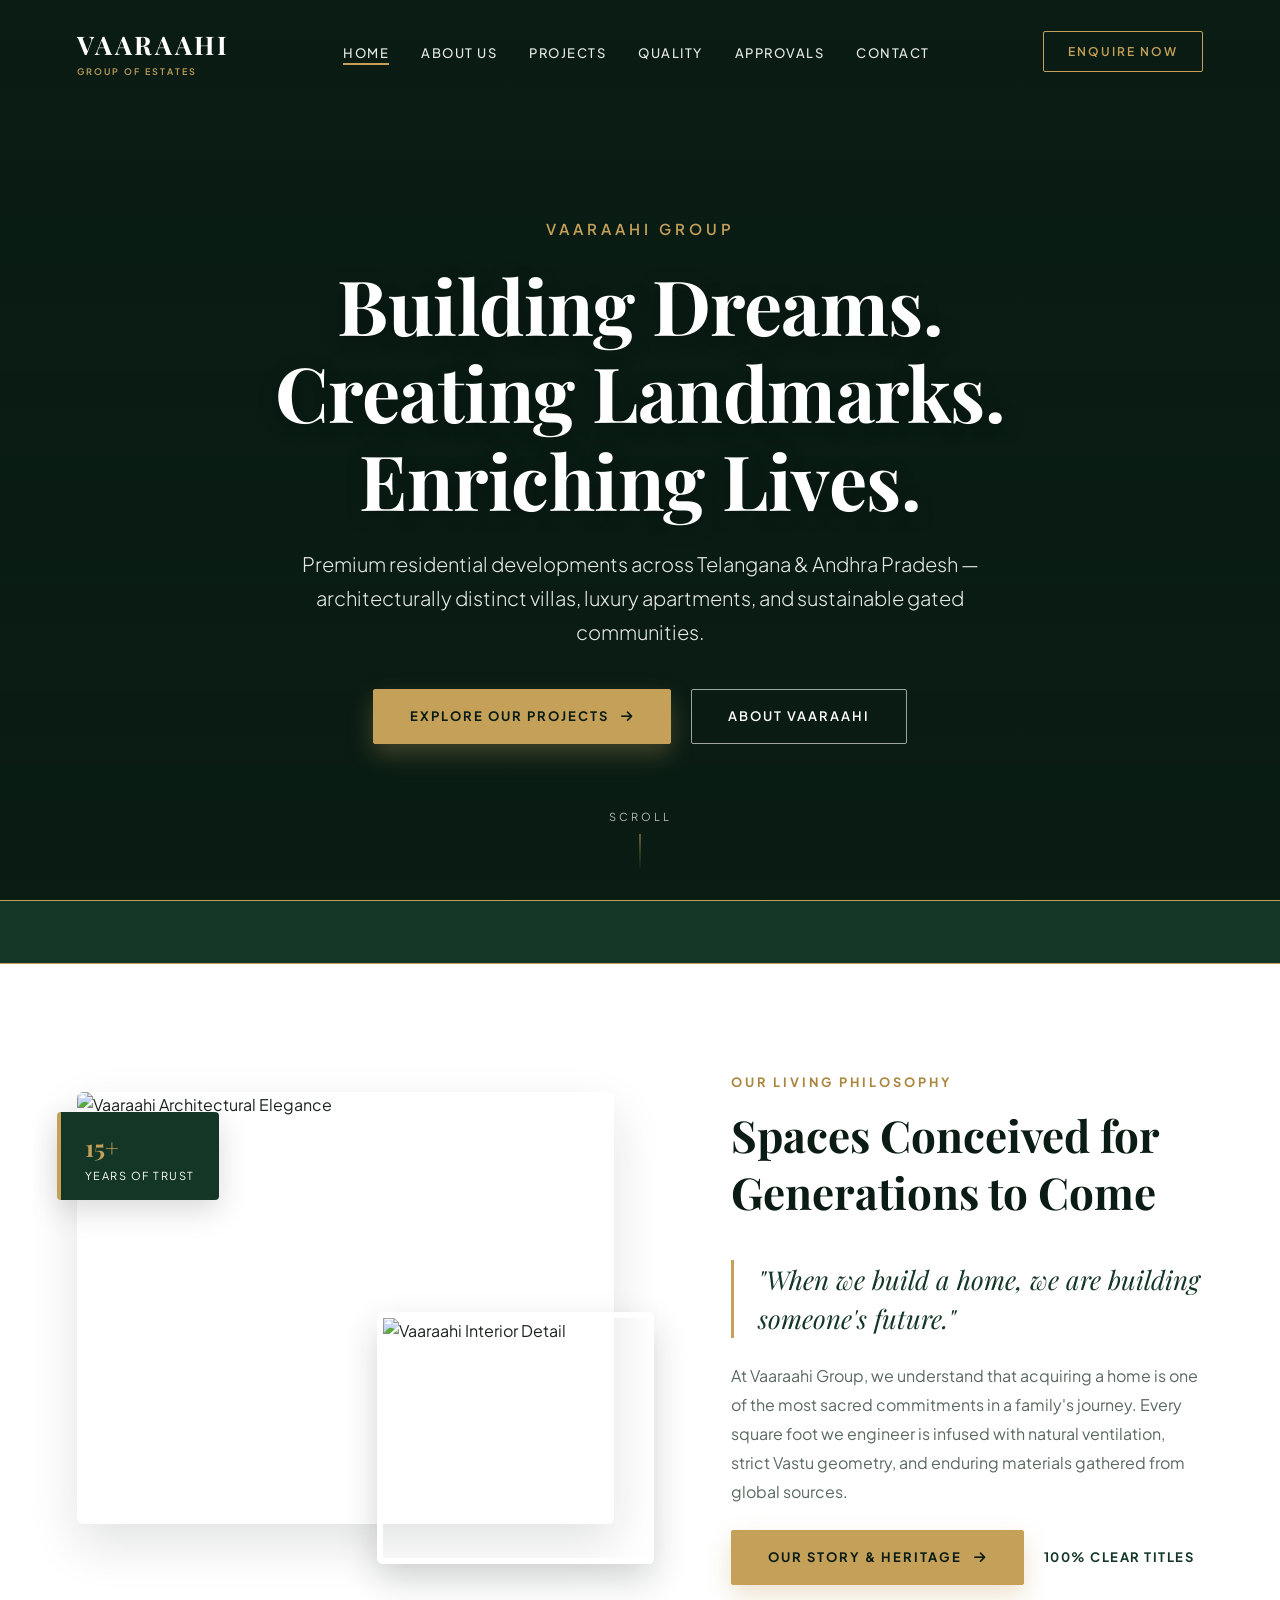
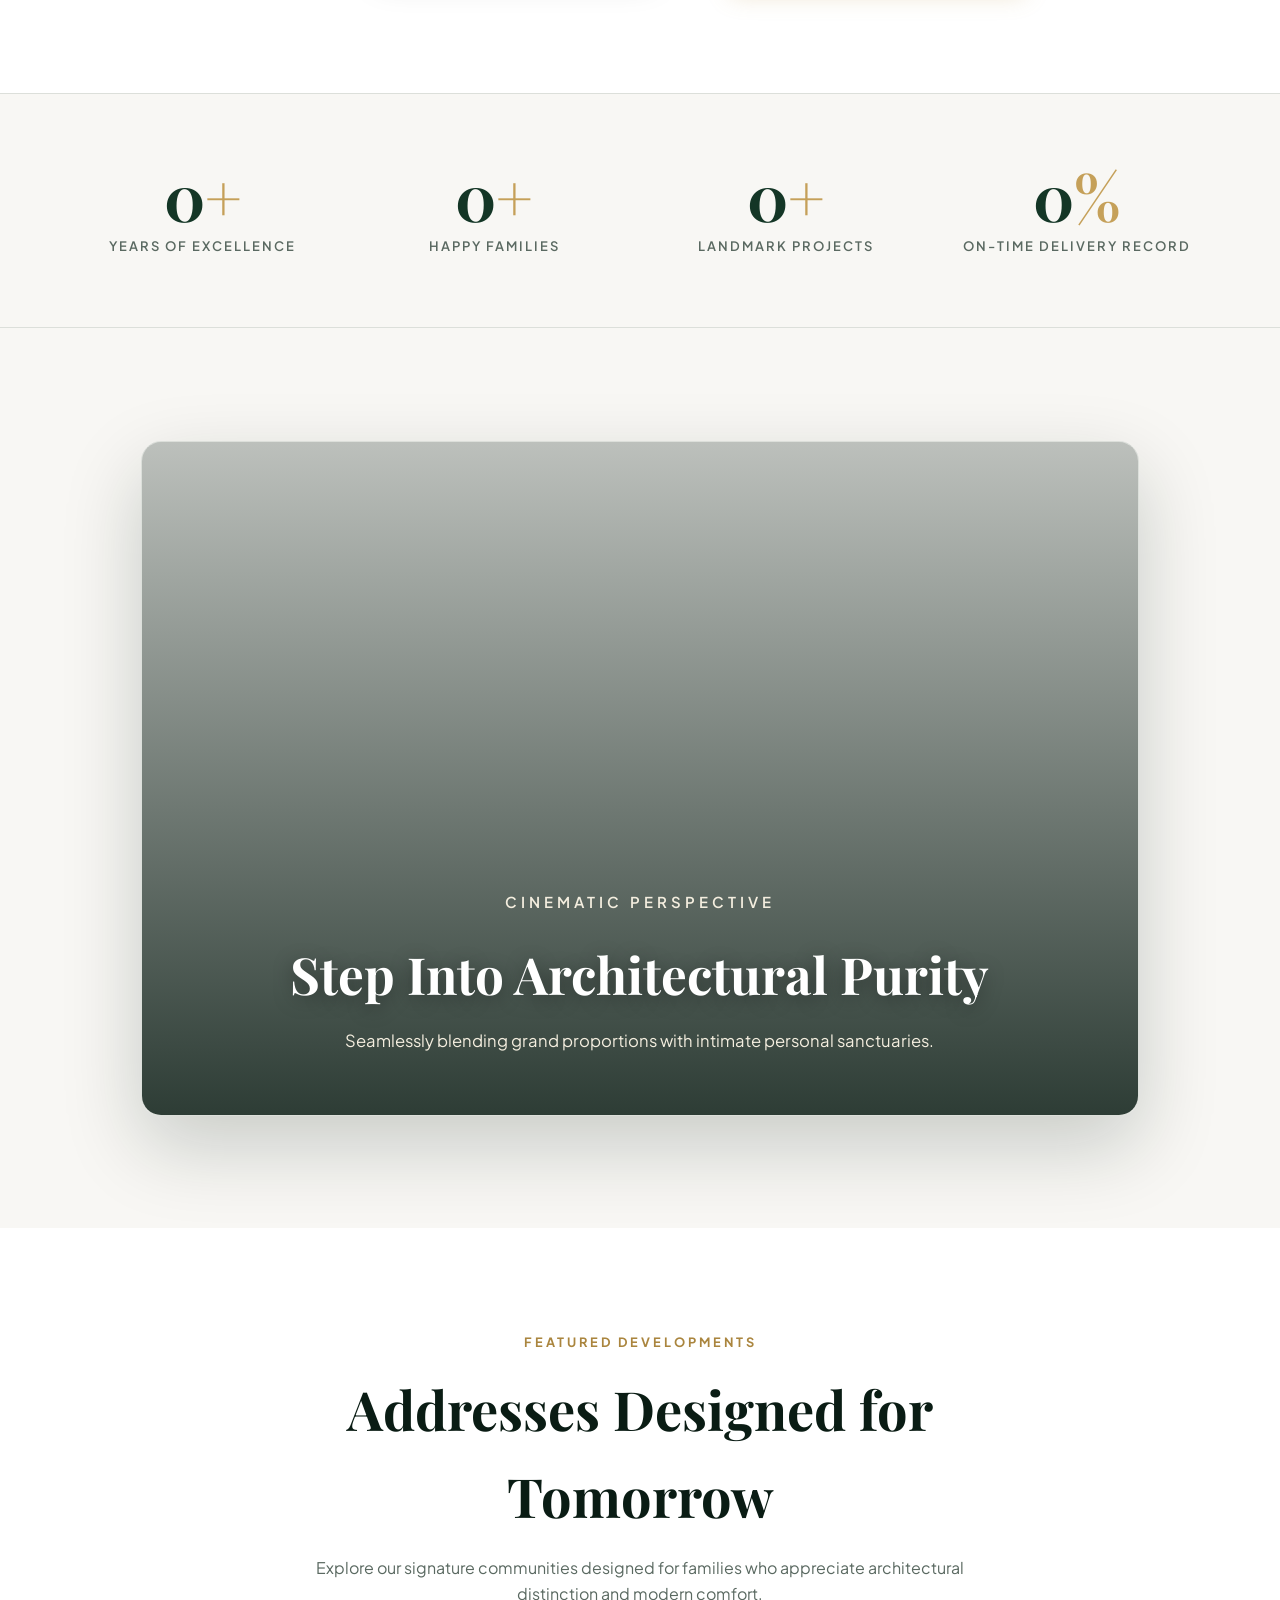
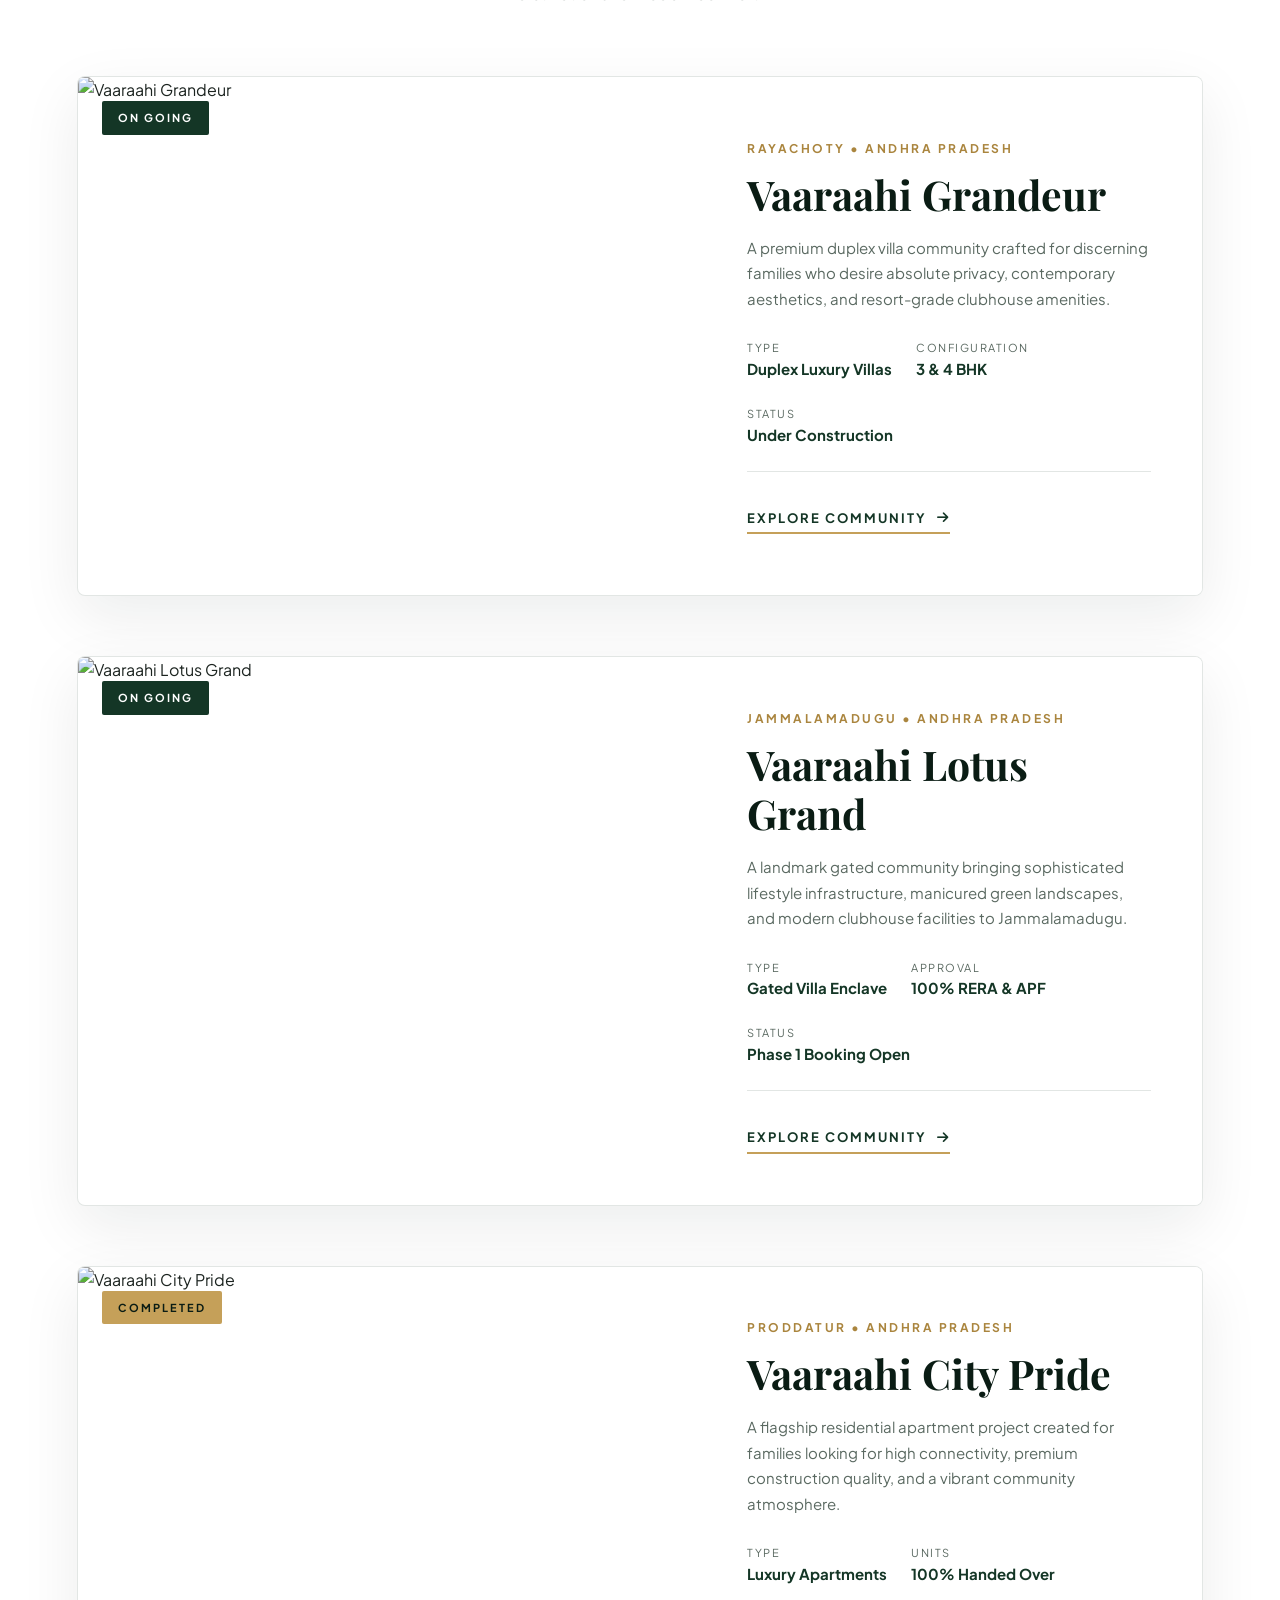
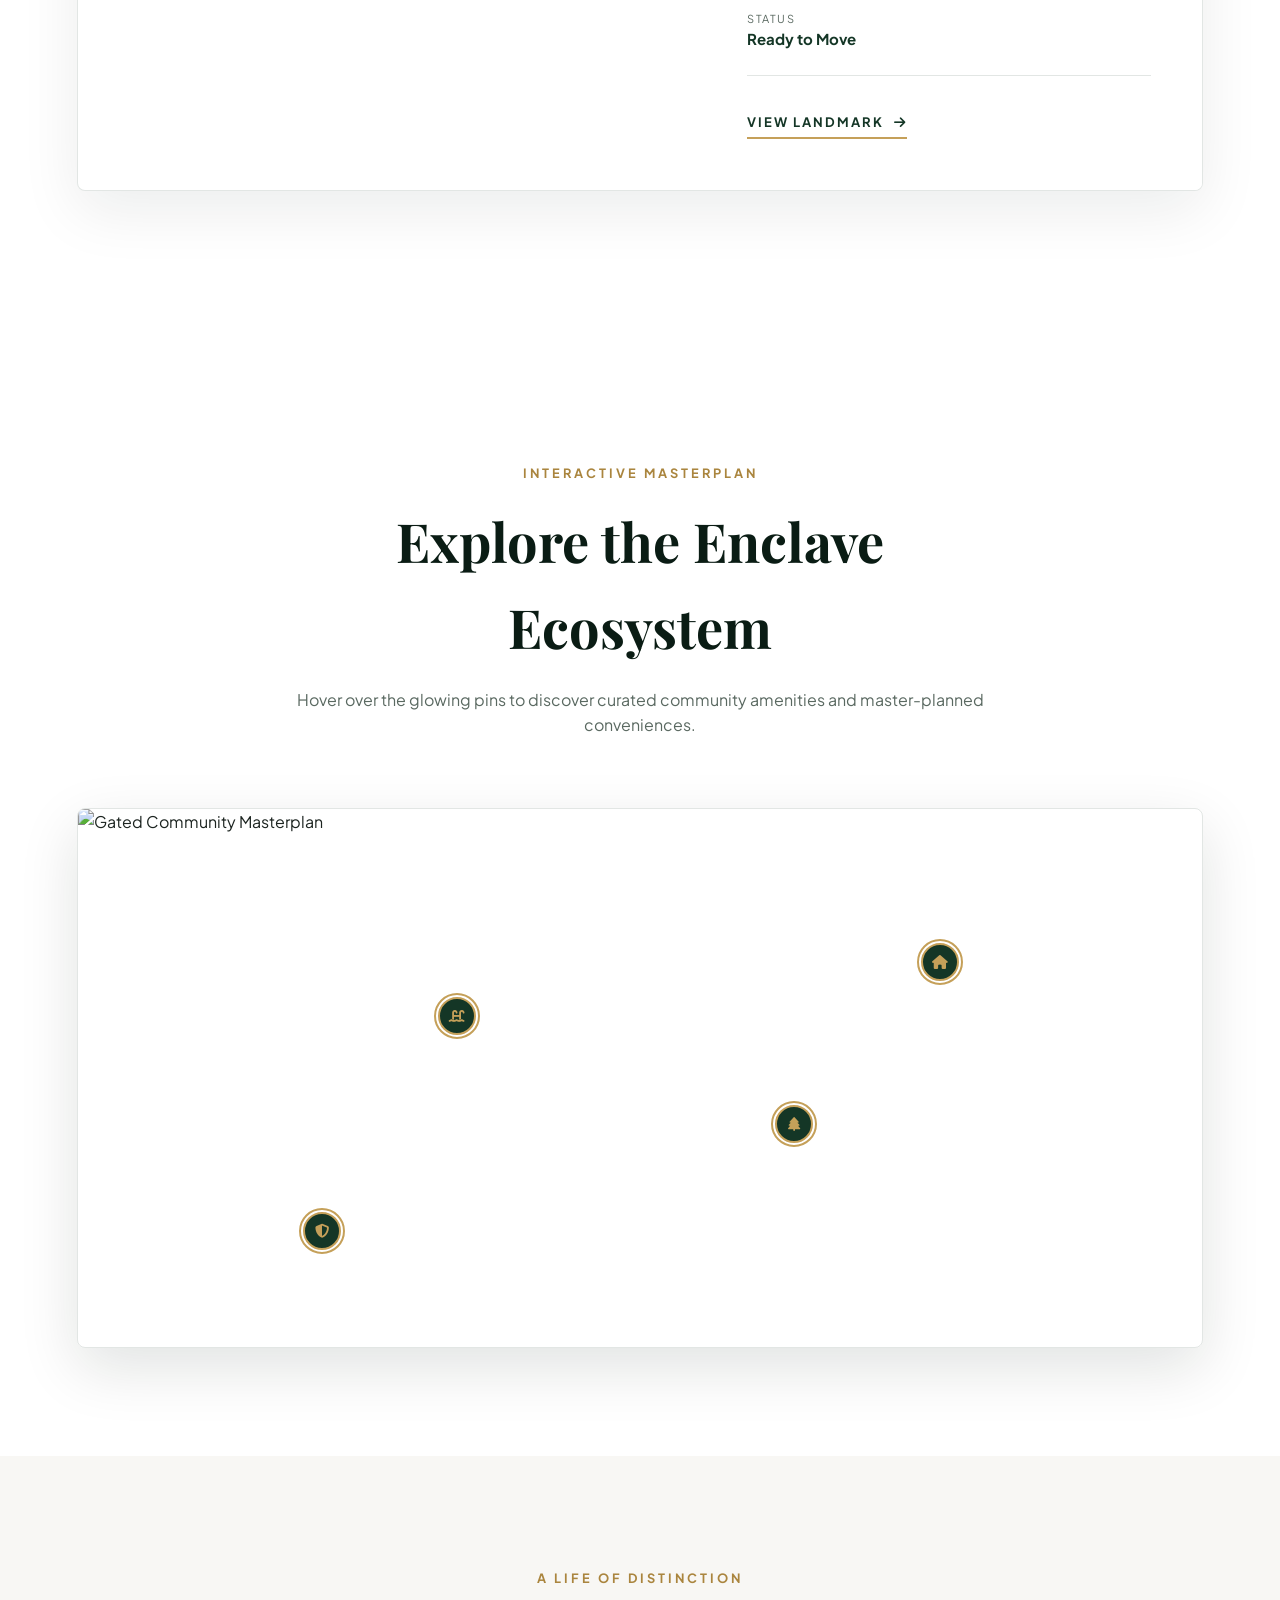
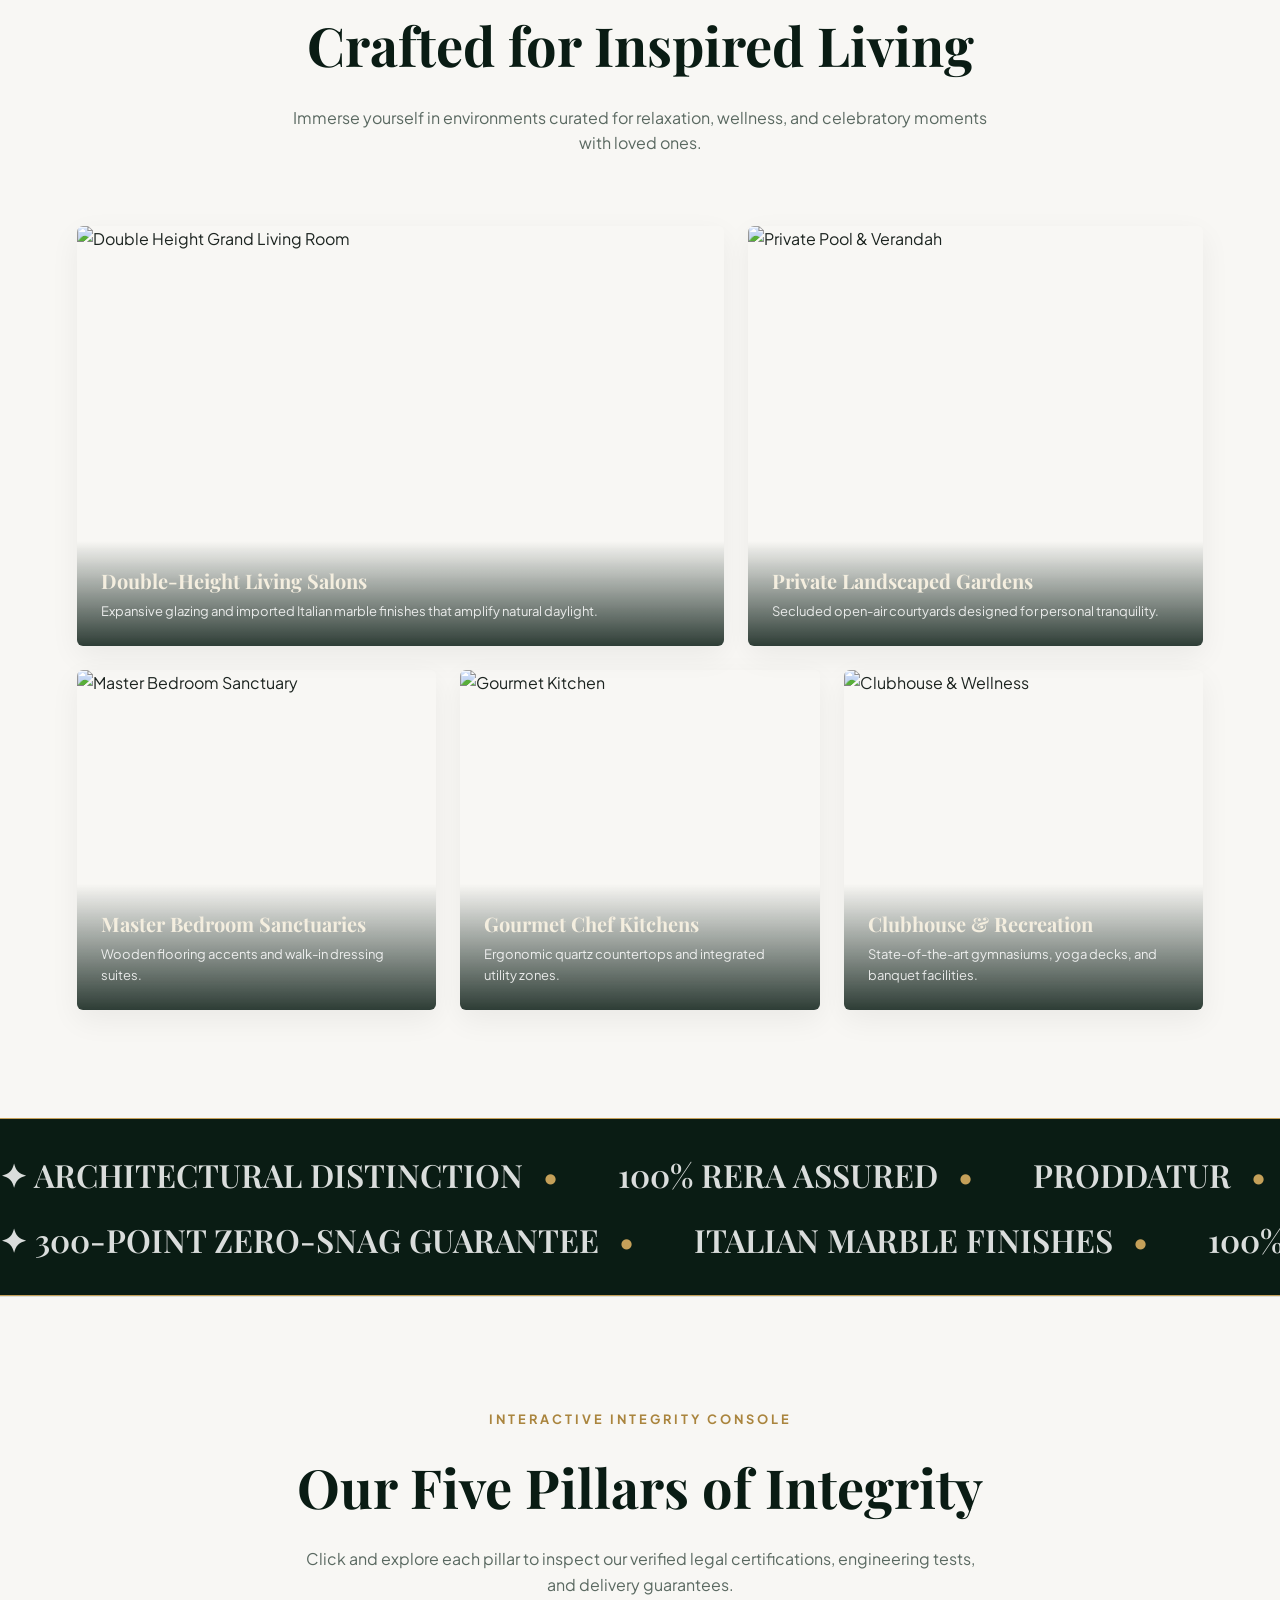
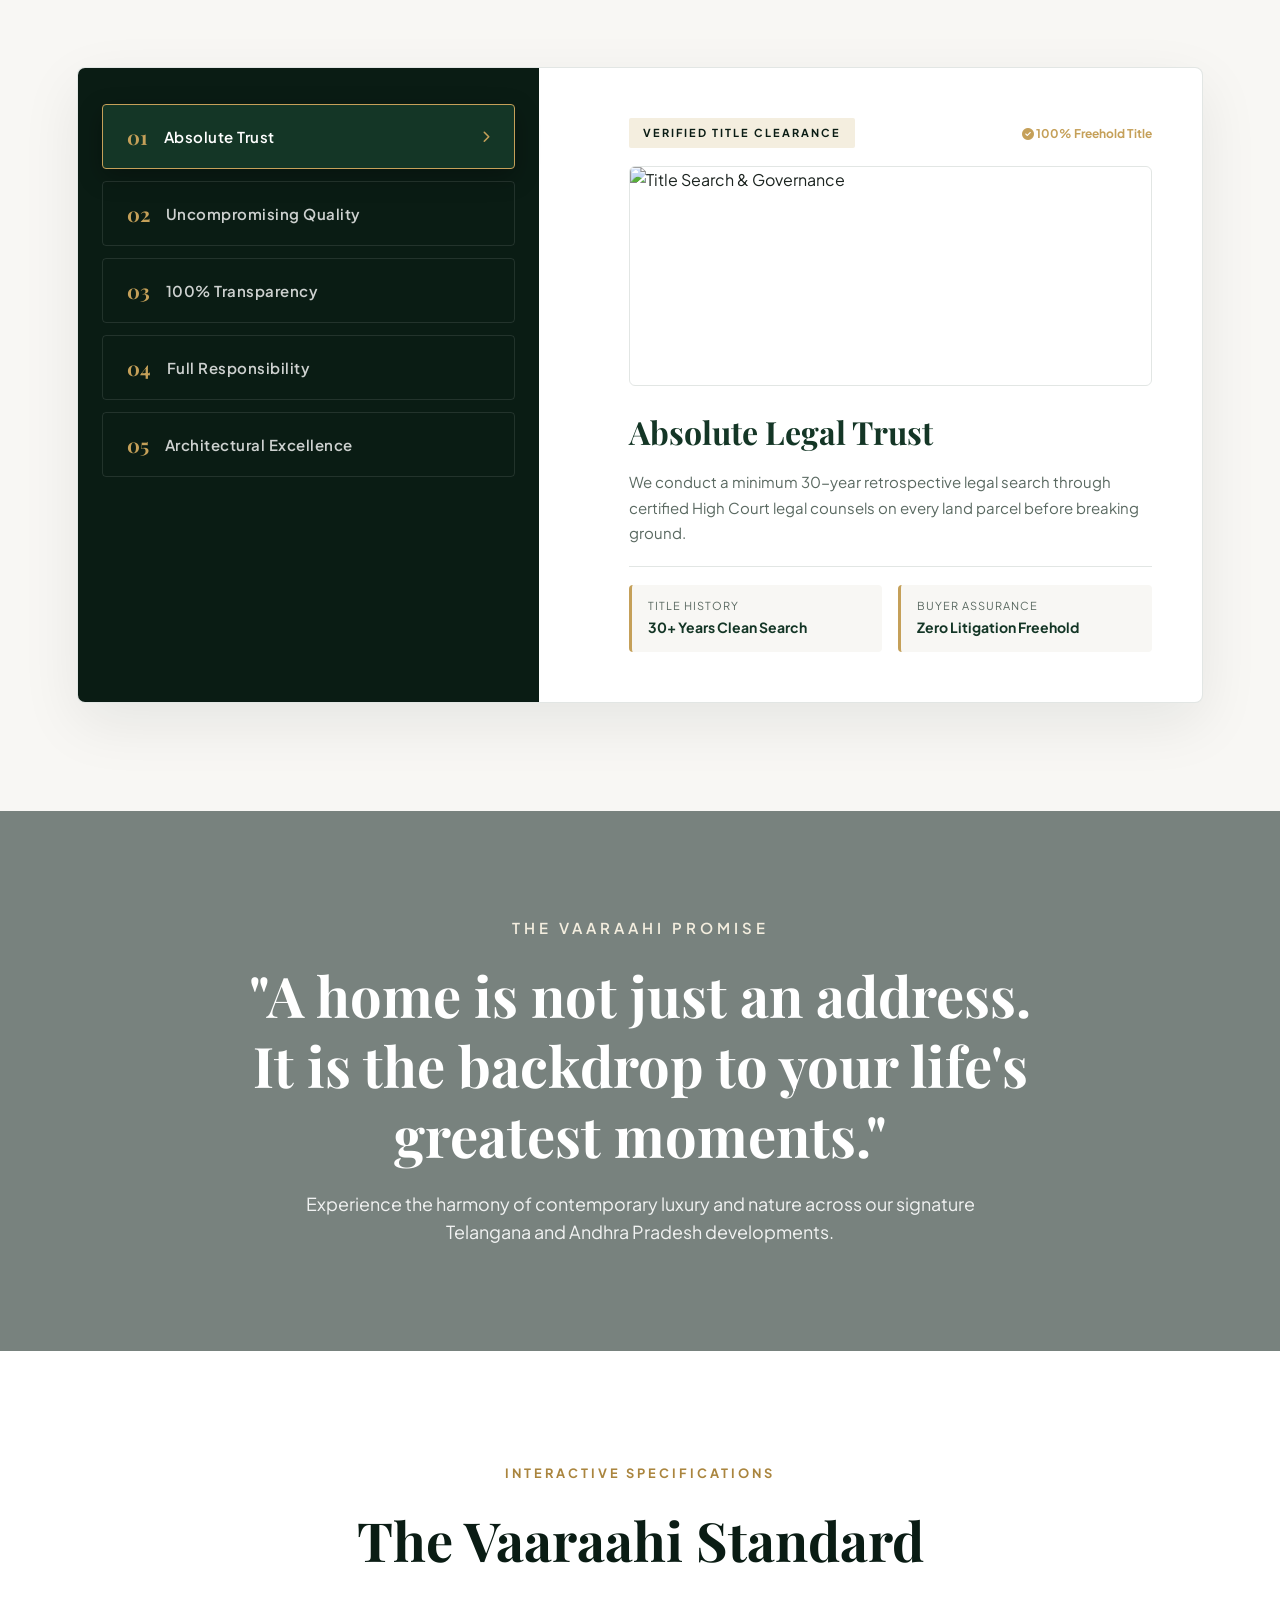
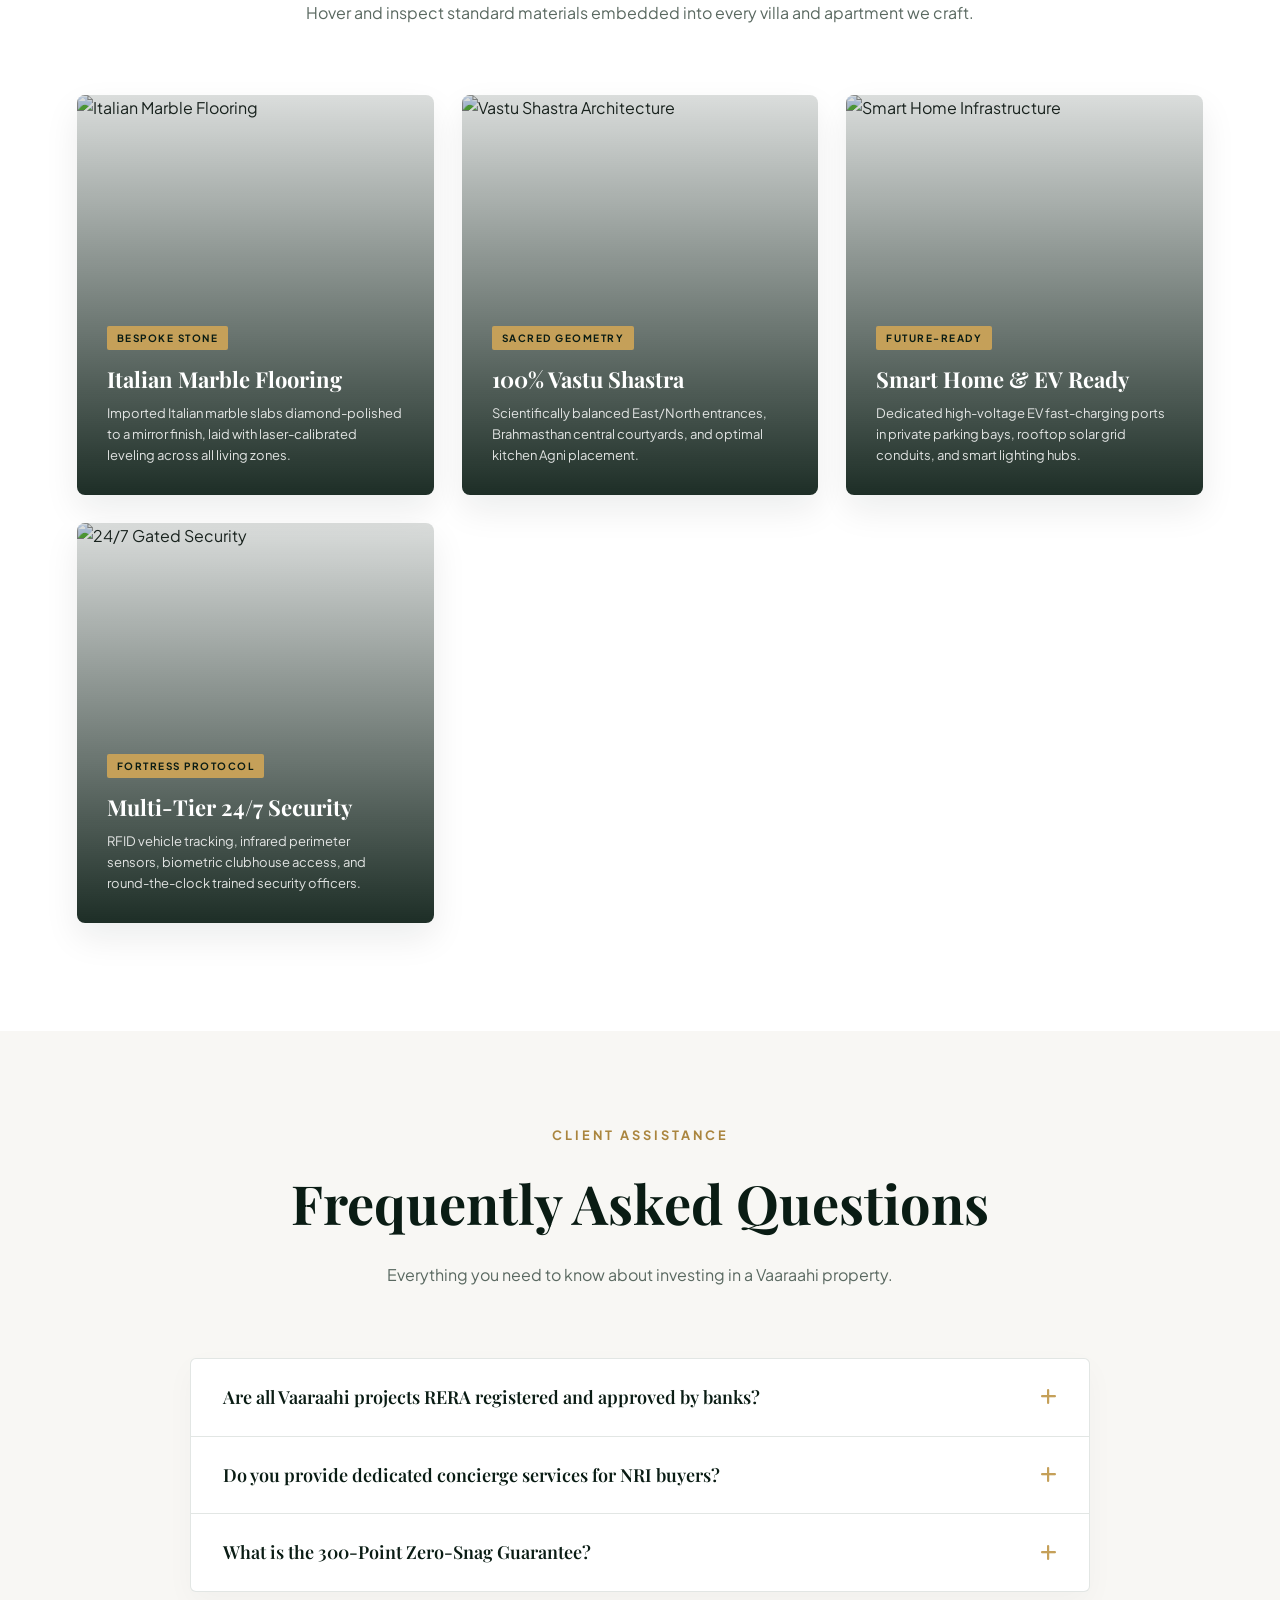
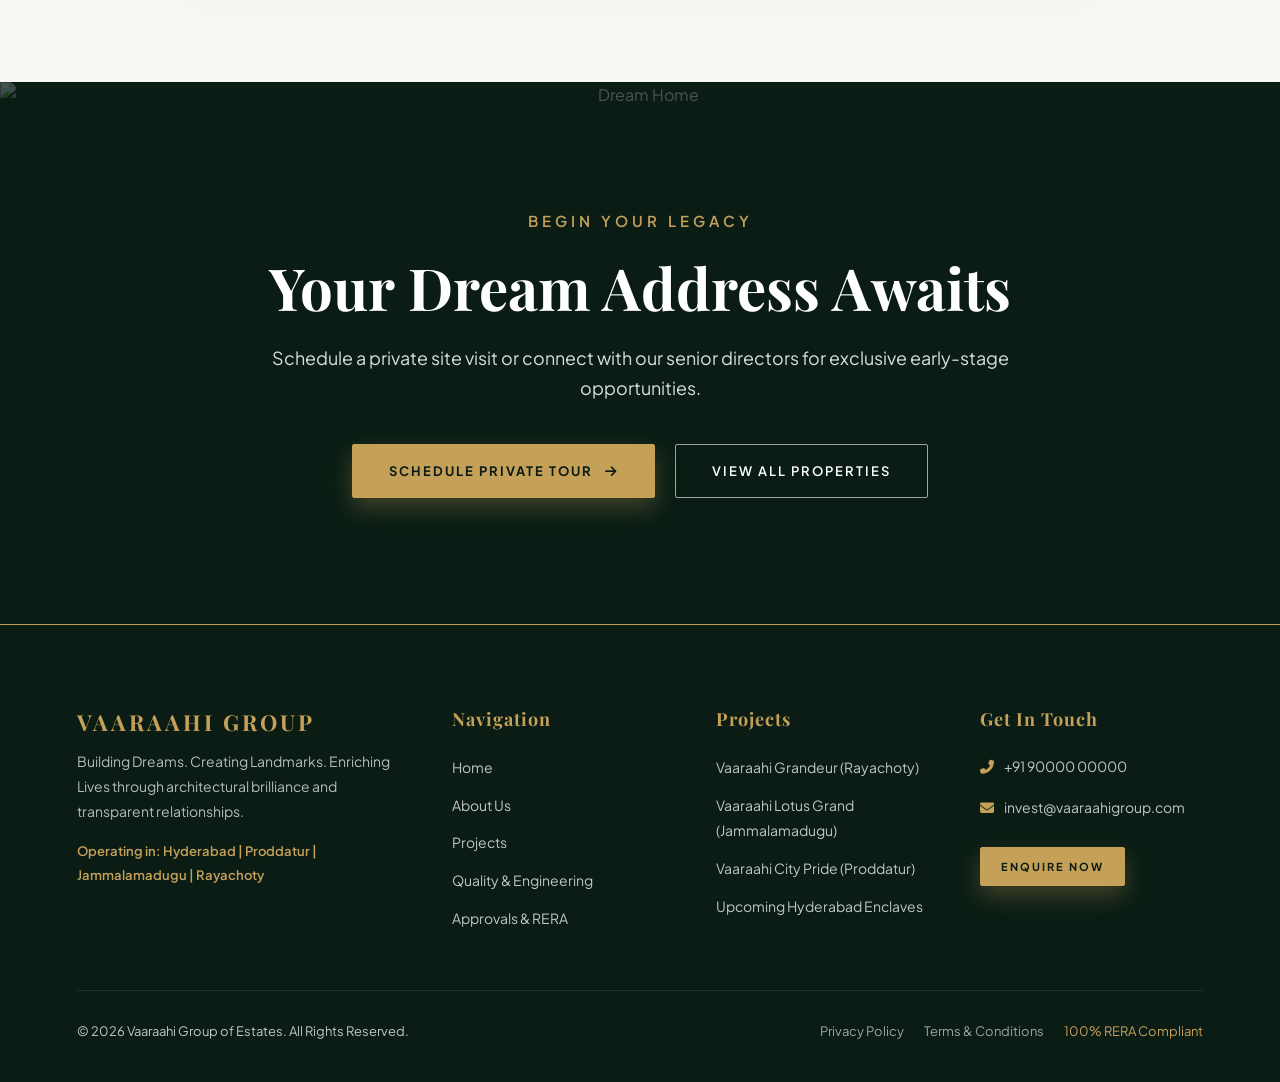
==== commit e2cf3a3e: "feat: complete interactive UI overhaul across all pages" ====
--- a/index.html
+++ b/index.html
@@ -1,328 +1,730 @@
 <!DOCTYPE html>
 <html lang="en">
 <head>
-  <meta charset="UTF-8" />
-  <meta name="viewport" content="width=device-width, initial-scale=1.0" />
-  <title>Vaaraahi Group — Premium Real Estate Developers</title>
-  <link rel="preconnect" href="https://fonts.googleapis.com">
-  <link rel="preconnect" href="https://fonts.gstatic.com" crossorigin>
-  <link href="https://fonts.googleapis.com/css2?family=Cinzel:wght@600;700;800;900&family=Outfit:wght@300;400;500;600;700&family=Playfair+Display:ital,wght@0,600;0,700;1,400&display=swap" rel="stylesheet">
-  <link rel="stylesheet" href="style.css" />
-  <style>
-    .hero-container {
-      position: relative; min-height: 85vh; display: flex; align-items: center; justify-content: center; text-align: center;
-      padding: 90px 5% 70px;
-      background: radial-gradient(ellipse at center, rgba(17, 31, 51, 0.7) 0%, rgba(7, 15, 27, 0.98) 100%),
-                  url('https://images.unsplash.com/photo-1600596542815-ffad4c1539a9?auto=format&fit=crop&w=1920&q=80') center/cover no-repeat;
-      border-bottom: 1px solid var(--border-dark);
-    }
-    .hero-content { position: relative; z-index: 2; max-width: 1100px; width: 100%; }
-    .hero-title { font-family: var(--font-heading); font-size: 3.8rem; font-weight: 700; color: #FFFFFF; line-height: 1.15; margin-bottom: 20px; text-shadow: 0 4px 20px rgba(0,0,0,0.7); }
-    .hero-subtitle { font-size: 1.25rem; color: rgba(255, 255, 255, 0.88); font-weight: 300; margin-bottom: 40px; max-width: 780px; margin-left: auto; margin-right: auto; }
-    .hero-stats-row { display: flex; justify-content: center; gap: 40px; margin-bottom: 40px; flex-wrap: wrap; }
-    .hero-stat-item { background: rgba(3, 7, 14, 0.6); backdrop-filter: blur(10px); border: 1px solid var(--border-dark); padding: 15px 30px; border-radius: 8px; }
-    .h-stat-num { font-family: var(--font-heading); font-size: 1.8rem; color: var(--gold-primary); font-weight: 700; }
-    .h-stat-label { font-size: 0.75rem; text-transform: uppercase; letter-spacing: 1.5px; color: var(--text-light); }
-  </style>
+    <meta charset="UTF-8">
+    <meta name="viewport" content="width=device-width, initial-scale=1.0">
+    <title>Vaaraahi Group — Building Dreams, Creating Landmarks</title>
+    <meta name="description" content="Premium residential developments across Telangana & Andhra Pradesh — luxury villas, gated communities, and apartments by Vaaraahi Group.">
+    
+    <!-- Google Fonts -->
+    <link rel="preconnect" href="https://fonts.googleapis.com">
+    <link rel="preconnect" href="https://fonts.gstatic.com" crossorigin>
+    <link href="https://fonts.googleapis.com/css2?family=Playfair+Display:ital,wght@0,400;0,500;0,600;0,700;0,800;1,400;1,600&family=Plus+Jakarta+Sans:wght@300;400;500;600;700&display=swap" rel="stylesheet">
+    
+    <!-- FontAwesome for Icons -->
+    <link rel="stylesheet" href="https://cdnjs.cloudflare.com/ajax/libs/font-awesome/6.4.0/css/all.min.css">
+    
+    <!-- Stylesheet -->
+    <link rel="stylesheet" href="style.css">
 </head>
-<body>
-
-  <!-- NAVIGATION HEADER -->
-  <header>
-    <div class="nav-container">
-      <a href="index.html" class="logo">
-        <div class="logo-mark">V</div>
-        <div class="logo-text">
-          <span class="logo-title">Vaaraahi</span>
-          <span class="logo-sub">Builders & Developers</span>
+<body data-barba="wrapper">
+
+    <!-- TRANSITION OVERLAY -->
+    <div class="transition-wipe"></div>
+
+    <!-- MAIN NAVIGATION -->
+    <nav class="main-nav" id="navbar">
+        <a href="index.html" class="logo-container">
+            <span class="logo-title">VAARAAHI</span>
+            <span class="logo-tagline">Group of Estates</span>
+        </a>
+
+        <ul class="nav-links">
+            <li><a href="index.html" class="active">Home</a></li>
+            <li><a href="about.html">About Us</a></li>
+            <li><a href="portfolio.html">Projects</a></li>
+            <li><a href="engineering.html">Quality</a></li>
+            <li><a href="transparency.html">Approvals</a></li>
+            <li><a href="contact.html">Contact</a></li>
+        </ul>
+
+        <div style="display: flex; align-items: center; gap: 16px;">
+            <a href="contact.html" class="nav-cta">Enquire Now</a>
+            <button class="mobile-toggle" aria-label="Toggle menu">
+                <span></span>
+                <span></span>
+                <span></span>
+            </button>
         </div>
-      </a>
-
-      <nav>
-        <a href="about.html" class="nav-link">
-          About Us
-          <span class="nav-link-subtext">Who We Are</span>
-        </a>
-        <a href="portfolio.html" class="nav-link">
-          Projects
-          <span class="nav-link-subtext">Plots & Villas</span>
-        </a>
-        <a href="engineering.html" class="nav-link">
-          Quality
-          <span class="nav-link-subtext">Construction</span>
-        </a>
-        <a href="sustainability.html" class="nav-link">
-          Sustainability
-          <span class="nav-link-subtext">Eco-Friendly</span>
-        </a>
-        <a href="transparency.html" class="nav-link">
-          Approvals
-          <span class="nav-link-subtext">Legal & RERA</span>
-        </a>
-      </nav>
-
-      <div class="nav-right-actions">
-        <a href="contact.html" class="btn-cta">📞 Book Site Visit</a>
-      </div>
-    </div>
-  </header>
-
-  <!-- HERO SECTION -->
-  <section class="hero-container">
-    <div class="hero-content">
-      <div class="eyebrow" style="font-family: var(--font-serif); font-size: 1.4rem; color: var(--gold-primary); font-style: italic; margin-bottom: 14px;">Trusted Real Estate Developers</div>
-      <h1 class="hero-title">Premium Open Plots & Luxury Villas.</h1>
-      <p class="hero-subtitle">Discover your dream property with Vaaraahi Group. We offer RERA-approved plots and independent houses across Telangana & Andhra Pradesh with 100% clear titles.</p>
-      
-      <div class="hero-stats-row">
-        <div class="hero-stat-item">
-          <div class="h-stat-num">100%</div>
-          <div class="h-stat-label">RERA Approved</div>
+    </nav>
+
+    <!-- BARBA CONTAINER -->
+    <main data-barba="container" data-barba-namespace="home">
+
+        <!-- ================= 1. HERO SECTION ================= -->
+        <section class="hero-greensiri">
+            <div class="hero-bg-wrapper">
+                <img src="https://images.unsplash.com/photo-1600585154340-be6161a56a0c?auto=format&fit=crop&w=1920&q=80" alt="Vaaraahi Luxury Estates" class="hero-bg-img">
+                <div class="hero-overlay"></div>
+            </div>
+
+            <div class="hero-content">
+                <span class="hero-eyebrow">Vaaraahi Group</span>
+                <h1 class="hero-heading">Building Dreams.<br>Creating Landmarks.<br>Enriching Lives.</h1>
+                <p class="hero-subheading">Premium residential developments across Telangana & Andhra Pradesh — architecturally distinct villas, luxury apartments, and sustainable gated communities.</p>
+                <div class="hero-actions">
+                    <a href="portfolio.html" class="btn-luxury">Explore Our Projects <i class="fas fa-arrow-right"></i></a>
+                    <a href="about.html" class="btn-luxury-outline">About Vaaraahi</a>
+                </div>
+            </div>
+
+            <div class="hero-scroll-indicator">
+                <span>Scroll</span>
+                <div class="hero-scroll-line"></div>
+            </div>
+        </section>
+
+        <!-- ================= MARQUEE RIBBON ================= -->
+        <div class="marquee-ribbon">
+            <div class="marquee-inner">
+                <span>✦</span> PREMIUM RESIDENTIAL DEVELOPMENTS ACROSS TELANGANA & ANDHRA PRADESH 
+                <span>✦</span> 100% RERA & APF APPROVED 
+                <span>✦</span> ULTRA-LUXURY VILLAS & GATED COMMUNITIES 
+                <span>✦</span> 300-POINT ZERO-SNAG GUARANTEE 
+                <span>✦</span> BUILDING DREAMS. CREATING LANDMARKS.
+            </div>
         </div>
-        <div class="hero-stat-item">
-          <div class="h-stat-num">500+</div>
-          <div class="h-stat-label">Happy Customers</div>
+
+        <!-- ================= 2. SPLIT-SCREEN STORYTELLING ================= -->
+        <section class="split-story-section">
+            <div class="split-story-grid">
+                
+                <!-- Left Visual Composition -->
+                <div class="story-visual-composition gs-reveal">
+                    <img src="https://images.unsplash.com/photo-1600596542815-ffad4c1539a9?auto=format&fit=crop&w=1000&q=80" alt="Vaaraahi Architectural Elegance" class="main-story-img">
+                    <img src="https://images.unsplash.com/photo-1600607687939-ce8a6c25118c?auto=format&fit=crop&w=600&q=80" alt="Vaaraahi Interior Detail" class="secondary-story-img">
+                    <div class="story-experience-badge">
+                        <h4>15+</h4>
+                        <p>Years of Trust</p>
+                    </div>
+                </div>
+
+                <!-- Right Narrative Content -->
+                <div class="story-content gs-reveal">
+                    <span class="section-tag">Our Living Philosophy</span>
+                    <h2 class="quote-serif" style="font-size: clamp(28px, 3.5vw, 44px); margin-bottom: 16px;">Spaces Conceived for Generations to Come</h2>
+                    
+                    <div class="story-quote-box">
+                        <p>"When we build a home, we are building someone's future."</p>
+                    </div>
+
+                    <p style="color: var(--color-text-muted); font-size: 16px; line-height: 1.8; margin-bottom: 24px;">
+                        At Vaaraahi Group, we understand that acquiring a home is one of the most sacred commitments in a family's journey. Every square foot we engineer is infused with natural ventilation, strict Vastu geometry, and enduring materials gathered from global sources.
+                    </p>
+
+                    <div style="display: flex; gap: 20px; align-items: center; flex-wrap: wrap;">
+                        <a href="about.html" class="btn-luxury">Our Story & Heritage <i class="fas fa-arrow-right"></i></a>
+                        <span style="font-size: 13px; font-weight: 700; color: var(--color-forest); text-transform: uppercase; letter-spacing: 1.5px;">100% Clear Titles</span>
+                    </div>
+                </div>
+
+            </div>
+        </section>
+
+        <!-- ================= STATS RIBBON ================= -->
+        <section class="stats-ribbon">
+            <div class="stats-grid gs-reveal">
+                <div class="stat-box">
+                    <h3><span class="stat-num-val" data-target="15">0</span><span class="gold">+</span></h3>
+                    <p>Years of Excellence</p>
+                </div>
+                <div class="stat-box">
+                    <h3><span class="stat-num-val" data-target="1000">0</span><span class="gold">+</span></h3>
+                    <p>Happy Families</p>
+                </div>
+                <div class="stat-box">
+                    <h3><span class="stat-num-val" data-target="5">0</span><span class="gold">+</span></h3>
+                    <p>Landmark Projects</p>
+                </div>
+                <div class="stat-box">
+                    <h3><span class="stat-num-val" data-target="100">0</span><span class="gold">%</span></h3>
+                    <p>On-Time Delivery Record</p>
+                </div>
+            </div>
+        </section>
+
+        <!-- ================= MID-ANIMATION 1: CURTAIN ZOOM-THROUGH ================= -->
+        <section class="curtain-zoom-section">
+            <div class="zoom-window-frame">
+                <img src="https://images.unsplash.com/photo-1600607687920-4e2a09cf159d?auto=format&fit=crop&w=1920&q=80" alt="Architectural Perspective" class="zoom-inner-img">
+                <div class="zoom-overlay-content gs-reveal">
+                    <span class="hero-eyebrow" style="color: var(--color-gold-light);">Cinematic Perspective</span>
+                    <h2>Step Into Architectural Purity</h2>
+                    <p>Seamlessly blending grand proportions with intimate personal sanctuaries.</p>
+                </div>
+            </div>
+        </section>
+
+        <!-- ================= 3. STACKING PROJECT CARDS ================= -->
+        <section class="stack-section">
+            <div class="section-header-center gs-reveal">
+                <span class="section-tag">Featured Developments</span>
+                <h2>Addresses Designed for Tomorrow</h2>
+                <p>Explore our signature communities designed for families who appreciate architectural distinction and modern comfort.</p>
+            </div>
+
+            <div class="cards-stack-container">
+                
+                <!-- STACK CARD 1: Vaaraahi Grandeur -->
+                <article class="stack-card">
+                    <div class="card-image-wrap">
+                        <span class="card-status-badge">On Going</span>
+                        <img src="https://images.unsplash.com/photo-1613977257363-707ba9348227?auto=format&fit=crop&w=1200&q=80" alt="Vaaraahi Grandeur">
+                    </div>
+                    <div class="card-content-wrap">
+                        <span class="card-location-tag">Rayachoty • Andhra Pradesh</span>
+                        <h3 class="card-title">Vaaraahi Grandeur</h3>
+                        <p class="card-description">A premium duplex villa community crafted for discerning families who desire absolute privacy, contemporary aesthetics, and resort-grade clubhouse amenities.</p>
+                        <ul class="card-specs-list">
+                            <li class="spec-item">
+                                <span class="spec-title">Type</span>
+                                <span class="spec-value">Duplex Luxury Villas</span>
+                            </li>
+                            <li class="spec-item">
+                                <span class="spec-title">Configuration</span>
+                                <span class="spec-value">3 & 4 BHK</span>
+                            </li>
+                            <li class="spec-item">
+                                <span class="spec-title">Status</span>
+                                <span class="spec-value">Under Construction</span>
+                            </li>
+                        </ul>
+                        <a href="portfolio.html" class="card-link-btn">Explore Community <i class="fas fa-arrow-right"></i></a>
+                    </div>
+                </article>
+
+                <!-- STACK CARD 2: Vaaraahi Lotus Grand -->
+                <article class="stack-card">
+                    <div class="card-image-wrap">
+                        <span class="card-status-badge">On Going</span>
+                        <img src="https://images.unsplash.com/photo-1580587771525-78b9dba3b914?auto=format&fit=crop&w=1200&q=80" alt="Vaaraahi Lotus Grand">
+                    </div>
+                    <div class="card-content-wrap">
+                        <span class="card-location-tag">Jammalamadugu • Andhra Pradesh</span>
+                        <h3 class="card-title">Vaaraahi Lotus Grand</h3>
+                        <p class="card-description">A landmark gated community bringing sophisticated lifestyle infrastructure, manicured green landscapes, and modern clubhouse facilities to Jammalamadugu.</p>
+                        <ul class="card-specs-list">
+                            <li class="spec-item">
+                                <span class="spec-title">Type</span>
+                                <span class="spec-value">Gated Villa Enclave</span>
+                            </li>
+                            <li class="spec-item">
+                                <span class="spec-title">Approval</span>
+                                <span class="spec-value">100% RERA & APF</span>
+                            </li>
+                            <li class="spec-item">
+                                <span class="spec-title">Status</span>
+                                <span class="spec-value">Phase 1 Booking Open</span>
+                            </li>
+                        </ul>
+                        <a href="portfolio.html" class="card-link-btn">Explore Community <i class="fas fa-arrow-right"></i></a>
+                    </div>
+                </article>
+
+                <!-- STACK CARD 3: Vaaraahi City Pride -->
+                <article class="stack-card">
+                    <div class="card-image-wrap">
+                        <span class="card-status-badge gold">Completed</span>
+                        <img src="https://images.unsplash.com/photo-1574362848149-11496d93a7c7?auto=format&fit=crop&w=1200&q=80" alt="Vaaraahi City Pride">
+                    </div>
+                    <div class="card-content-wrap">
+                        <span class="card-location-tag">Proddatur • Andhra Pradesh</span>
+                        <h3 class="card-title">Vaaraahi City Pride</h3>
+                        <p class="card-description">A flagship residential apartment project created for families looking for high connectivity, premium construction quality, and a vibrant community atmosphere.</p>
+                        <ul class="card-specs-list">
+                            <li class="spec-item">
+                                <span class="spec-title">Type</span>
+                                <span class="spec-value">Luxury Apartments</span>
+                            </li>
+                            <li class="spec-item">
+                                <span class="spec-title">Units</span>
+                                <span class="spec-value">100% Handed Over</span>
+                            </li>
+                            <li class="spec-item">
+                                <span class="spec-title">Status</span>
+                                <span class="spec-value">Ready to Move</span>
+                            </li>
+                        </ul>
+                        <a href="portfolio.html" class="card-link-btn">View Landmark <i class="fas fa-arrow-right"></i></a>
+                    </div>
+                </article>
+
+            </div>
+        </section>
+
+        <!-- ================= MID-ANIMATION 2: INTERACTIVE MASTERPLAN HOTSPOTS ================= -->
+        <section class="interactive-masterplan-section">
+            <div class="section-header-center gs-reveal">
+                <span class="section-tag">Interactive Masterplan</span>
+                <h2>Explore the Enclave Ecosystem</h2>
+                <p>Hover over the glowing pins to discover curated community amenities and master-planned conveniences.</p>
+            </div>
+
+            <div class="masterplan-container gs-reveal">
+                <div class="masterplan-image-stage">
+                    <img src="https://images.unsplash.com/photo-1545324418-cc1a3fa10c00?auto=format&fit=crop&w=1920&q=80" alt="Gated Community Masterplan">
+                    
+                    <!-- Hotspot 1: Clubhouse -->
+                    <div class="hotspot-pin" style="top: 35%; left: 32%;" data-title="Grand Clubhouse">
+                        <div class="hotspot-pulse-ring"></div>
+                        <i class="fas fa-swimming-pool"></i>
+                        <div class="hotspot-card-popup">
+                            <img src="https://images.unsplash.com/photo-1571896349842-33c89424de2d?auto=format&fit=crop&w=400&q=80" alt="Clubhouse">
+                            <h4>The Royale Clubhouse</h4>
+                            <p>Infinity edge swimming pool, rooftop lounge, squash courts, and banquet halls.</p>
+                        </div>
+                    </div>
+
+                    <!-- Hotspot 2: Central Park -->
+                    <div class="hotspot-pin" style="top: 55%; left: 62%;" data-title="Botanical Courtyards">
+                        <div class="hotspot-pulse-ring"></div>
+                        <i class="fas fa-tree"></i>
+                        <div class="hotspot-card-popup">
+                            <img src="https://images.unsplash.com/photo-1584622650111-993a426fbf0a?auto=format&fit=crop&w=400&q=80" alt="Botanical Parks">
+                            <h4>Central Botanical Park</h4>
+                            <p>Over 2 acres of manicured oxygen gardens, reflexology walkways, and meditation gazebos.</p>
+                        </div>
+                    </div>
+
+                    <!-- Hotspot 3: Villa Enclaves -->
+                    <div class="hotspot-pin" style="top: 25%; left: 75%;" data-title="Private Villa Plots">
+                        <div class="hotspot-pulse-ring"></div>
+                        <i class="fas fa-home"></i>
+                        <div class="hotspot-card-popup">
+                            <img src="https://images.unsplash.com/photo-1613977257363-707ba9348227?auto=format&fit=crop&w=400&q=80" alt="Villa Plot">
+                            <h4>Duplex Villa Avenue</h4>
+                            <p>Private gated driveways, 40-ft wide concrete boulevards, and underground electricity.</p>
+                        </div>
+                    </div>
+
+                    <!-- Hotspot 4: EV Charging & Security -->
+                    <div class="hotspot-pin" style="top: 75%; left: 20%;" data-title="Smart Entrance Gate">
+                        <div class="hotspot-pulse-ring"></div>
+                        <i class="fas fa-shield-alt"></i>
+                        <div class="hotspot-card-popup">
+                            <img src="https://images.unsplash.com/photo-1558002038-1055907df827?auto=format&fit=crop&w=400&q=80" alt="Security Portal">
+                            <h4>Smart Entry Portal & EV Grid</h4>
+                            <p>Biometric security, RFID vehicle sensors, and solar-powered community charging hubs.</p>
+                        </div>
+                    </div>
+
+                </div>
+            </div>
+        </section>
+
+        <!-- ================= 4. CURATED LIFESTYLE & AMENITIES GALLERY ================= -->
+        <section class="lifestyle-gallery-section">
+            <div class="section-header-center gs-reveal">
+                <span class="section-tag">A Life of Distinction</span>
+                <h2>Crafted for Inspired Living</h2>
+                <p>Immerse yourself in environments curated for relaxation, wellness, and celebratory moments with loved ones.</p>
+            </div>
+
+            <div class="gallery-grid-collage gs-reveal">
+                
+                <div class="gallery-item gallery-item-1">
+                    <img src="https://images.unsplash.com/photo-1600210492486-724fe5c67fb0?auto=format&fit=crop&w=1200&q=80" alt="Double Height Grand Living Room">
+                    <div class="gallery-tag-overlay">
+                        <h4>Double-Height Living Salons</h4>
+                        <p>Expansive glazing and imported Italian marble finishes that amplify natural daylight.</p>
+                    </div>
+                </div>
+
+                <div class="gallery-item gallery-item-2">
+                    <img src="https://images.unsplash.com/photo-1584622650111-993a426fbf0a?auto=format&fit=crop&w=800&q=80" alt="Private Pool & Verandah">
+                    <div class="gallery-tag-overlay">
+                        <h4>Private Landscaped Gardens</h4>
+                        <p>Secluded open-air courtyards designed for personal tranquility.</p>
+                    </div>
+                </div>
+
+                <div class="gallery-item gallery-item-3">
+                    <img src="https://images.unsplash.com/photo-1616594039964-ae9021a400a0?auto=format&fit=crop&w=800&q=80" alt="Master Bedroom Sanctuary">
+                    <div class="gallery-tag-overlay">
+                        <h4>Master Bedroom Sanctuaries</h4>
+                        <p>Wooden flooring accents and walk-in dressing suites.</p>
+                    </div>
+                </div>
+
+                <div class="gallery-item gallery-item-4">
+                    <img src="https://images.unsplash.com/photo-1600585152220-90363fe7e115?auto=format&fit=crop&w=800&q=80" alt="Gourmet Kitchen">
+                    <div class="gallery-tag-overlay">
+                        <h4>Gourmet Chef Kitchens</h4>
+                        <p>Ergonomic quartz countertops and integrated utility zones.</p>
+                    </div>
+                </div>
+
+                <div class="gallery-item gallery-item-5">
+                    <img src="https://images.unsplash.com/photo-1571896349842-33c89424de2d?auto=format&fit=crop&w=800&q=80" alt="Clubhouse & Wellness">
+                    <div class="gallery-tag-overlay">
+                        <h4>Clubhouse & Recreation</h4>
+                        <p>State-of-the-art gymnasiums, yoga decks, and banquet facilities.</p>
+                    </div>
+                </div>
+
+            </div>
+        </section>
+
+        <!-- ================= MID-ANIMATION 3: DUAL COUNTER-SCROLLING KINETIC RIBBONS ================= -->
+        <div class="dual-marquee-container">
+            <div class="dual-track dual-track-left">
+                <span>✦ ARCHITECTURAL DISTINCTION <span class="gold-txt">•</span> 100% RERA ASSURED <span class="gold-txt">•</span> PRODDATUR <span class="gold-txt">•</span> RAYACHOTY <span class="gold-txt">•</span> JAMMALAMADUGU <span class="gold-txt">•</span> HYDERABAD ✦</span>
+                <span>✦ ARCHITECTURAL DISTINCTION <span class="gold-txt">•</span> 100% RERA ASSURED <span class="gold-txt">•</span> PRODDATUR <span class="gold-txt">•</span> RAYACHOTY <span class="gold-txt">•</span> JAMMALAMADUGU <span class="gold-txt">•</span> HYDERABAD ✦</span>
+            </div>
+            <div class="dual-track dual-track-right">
+                <span>✦ 300-POINT ZERO-SNAG GUARANTEE <span class="gold-txt">•</span> ITALIAN MARBLE FINISHES <span class="gold-txt">•</span> 100% VASTU COMPLIANCE <span class="gold-txt">•</span> GENERATIONAL LUXURY ✦</span>
+                <span>✦ 300-POINT ZERO-SNAG GUARANTEE <span class="gold-txt">•</span> ITALIAN MARBLE FINISHES <span class="gold-txt">•</span> 100% VASTU COMPLIANCE <span class="gold-txt">•</span> GENERATIONAL LUXURY ✦</span>
+            </div>
         </div>
-        <div class="hero-stat-item">
-          <div class="h-stat-num">100%</div>
-          <div class="h-stat-label">Clear Titles</div>
-        </div>
-      </div>
-
-      <a href="portfolio.html" class="btn-cta" style="display: inline-flex; font-size: 1rem; padding: 16px 35px;">View Our Projects ➔</a>
-    </div>
-  </section>
-
-  <!-- SIGNATURE QUOTE -->
-  <section class="bg-navy py-20 px-6" style="background: var(--bg-navy-dark); border-bottom: 1px solid var(--border-dark);">
-    <div class="max-w-3xl mx-auto text-center" style="max-width: 800px; margin: 0 auto; padding: 40px 0;">
-      <div class="gold-divider" style="margin-bottom: 30px;"></div>
-      <blockquote style="font-family: var(--font-heading); font-size: 2rem; color: var(--text-light); font-weight: 500; font-style: italic; line-height: 1.6;">
-        "We don't just sell properties; we build trust and create long-term value for your real estate investments."
-      </blockquote>
-      <p style="margin-top: 24px; font-size: 0.85rem; letter-spacing: 2px; color: var(--gold-primary); text-transform: uppercase;">— Vaaraahi Group</p>
-      <div class="gold-divider" style="margin-top: 30px;"></div>
-    </div>
-  </section>
-
-  <!-- VAARAAHI BY THE NUMBERS -->
-  <section class="section-padding">
-    <div class="section-title-wrapper">
-      <span class="eyebrow">Our Track Record</span>
-      <h2 class="section-title">Real Estate Highlights</h2>
-      <div class="gold-divider"></div>
-    </div>
+
+        <!-- ================= 5. INNOVATIVE 5-PILLAR ARCHITECTURAL CONSOLE ================= -->
+        <section class="pillars-interactive-section">
+            <div class="section-header-center gs-reveal">
+                <span class="section-tag">Interactive Integrity Console</span>
+                <h2>Our Five Pillars of Integrity</h2>
+                <p>Click and explore each pillar to inspect our verified legal certifications, engineering tests, and delivery guarantees.</p>
+            </div>
+
+            <div class="pillar-console-wrapper gs-reveal">
+                
+                <!-- Left Navigation Rail -->
+                <div class="pillar-nav-rail">
+                    <button class="pillar-tab-btn active" data-tab="pillar-1">
+                        <div class="tab-btn-left">
+                            <span class="tab-btn-num">01</span>
+                            <span class="tab-btn-title">Absolute Trust</span>
+                        </div>
+                        <i class="fas fa-chevron-right tab-btn-arrow"></i>
+                    </button>
+                    
+                    <button class="pillar-tab-btn" data-tab="pillar-2">
+                        <div class="tab-btn-left">
+                            <span class="tab-btn-num">02</span>
+                            <span class="tab-btn-title">Uncompromising Quality</span>
+                        </div>
+                        <i class="fas fa-chevron-right tab-btn-arrow"></i>
+                    </button>
+                    
+                    <button class="pillar-tab-btn" data-tab="pillar-3">
+                        <div class="tab-btn-left">
+                            <span class="tab-btn-num">03</span>
+                            <span class="tab-btn-title">100% Transparency</span>
+                        </div>
+                        <i class="fas fa-chevron-right tab-btn-arrow"></i>
+                    </button>
+                    
+                    <button class="pillar-tab-btn" data-tab="pillar-4">
+                        <div class="tab-btn-left">
+                            <span class="tab-btn-num">04</span>
+                            <span class="tab-btn-title">Full Responsibility</span>
+                        </div>
+                        <i class="fas fa-chevron-right tab-btn-arrow"></i>
+                    </button>
+                    
+                    <button class="pillar-tab-btn" data-tab="pillar-5">
+                        <div class="tab-btn-left">
+                            <span class="tab-btn-num">05</span>
+                            <span class="tab-btn-title">Architectural Excellence</span>
+                        </div>
+                        <i class="fas fa-chevron-right tab-btn-arrow"></i>
+                    </button>
+                </div>
+
+                <!-- Right Proof Display Stage -->
+                <div class="pillar-display-stage">
+                    
+                    <!-- Panel 1: Trust -->
+                    <div class="pillar-stage-panel active" id="pillar-1">
+                        <div class="stage-badge-header">
+                            <span class="stage-badge">Verified Title Clearance</span>
+                            <span style="font-size: 12px; font-weight: 700; color: var(--color-gold);"><i class="fas fa-check-circle"></i> 100% Freehold Title</span>
+                        </div>
+                        <div class="stage-image-preview">
+                            <img src="https://images.unsplash.com/photo-1486406146926-c627a92ad1ab?auto=format&fit=crop&w=800&q=80" alt="Title Search & Governance">
+                        </div>
+                        <h3 class="stage-title">Absolute Legal Trust</h3>
+                        <p class="stage-description">We conduct a minimum 30-year retrospective legal search through certified High Court legal counsels on every land parcel before breaking ground.</p>
+                        <div class="stage-metrics-grid">
+                            <div class="stage-metric-box">
+                                <span>Title History</span>
+                                <strong>30+ Years Clean Search</strong>
+                            </div>
+                            <div class="stage-metric-box">
+                                <span>Buyer Assurance</span>
+                                <strong>Zero Litigation Freehold</strong>
+                            </div>
+                        </div>
+                    </div>
+
+                    <!-- Panel 2: Quality -->
+                    <div class="pillar-stage-panel" id="pillar-2">
+                        <div class="stage-badge-header">
+                            <span class="stage-badge">Material Lab Reports</span>
+                            <span style="font-size: 12px; font-weight: 700; color: var(--color-gold);"><i class="fas fa-certificate"></i> ISO & BIS Certified</span>
+                        </div>
+                        <div class="stage-image-preview">
+                            <img src="https://images.unsplash.com/photo-1541888946425-d0fbb186156f?auto=format&fit=crop&w=800&q=80" alt="Material Testing & Quality">
+                        </div>
+                        <h3 class="stage-title">Uncompromising Quality Benchmarks</h3>
+                        <p class="stage-description">Every structural column is reinforced with Fe-550D corrosion-resistant TMT steel, paired with diamond-polished Italian marble and Burma teak wood.</p>
+                        <div class="stage-metrics-grid">
+                            <div class="stage-metric-box">
+                                <span>Steel Standard</span>
+                                <strong>Fe-550D Earthquake Safe</strong>
+                            </div>
+                            <div class="stage-metric-box">
+                                <span>Plumbing Fixtures</span>
+                                <strong>100% German Grohe / Kohler</strong>
+                            </div>
+                        </div>
+                    </div>
+
+                    <!-- Panel 3: Transparency -->
+                    <div class="pillar-stage-panel" id="pillar-3">
+                        <div class="stage-badge-header">
+                            <span class="stage-badge">Statutory Compliance</span>
+                            <span style="font-size: 12px; font-weight: 700; color: var(--color-gold);"><i class="fas fa-university"></i> SBI & HDFC APF</span>
+                        </div>
+                        <div class="stage-image-preview">
+                            <img src="https://images.unsplash.com/photo-1450133064473-71024230f91b?auto=format&fit=crop&w=800&q=80" alt="RERA Compliance">
+                        </div>
+                        <h3 class="stage-title">100% RERA & Financial Transparency</h3>
+                        <p class="stage-description">Zero hidden developmental charges or carpet area discrepancies. 70% of buyer payments are directly sequestered in dedicated project escrow accounts.</p>
+                        <div class="stage-metrics-grid">
+                            <div class="stage-metric-box">
+                                <span>Escrow Compliance</span>
+                                <strong>100% Dedicated Project Funds</strong>
+                            </div>
+                            <div class="stage-metric-box">
+                                <span>RERA Status</span>
+                                <strong>Registered & Fully Approved</strong>
+                            </div>
+                        </div>
+                    </div>
+
+                    <!-- Panel 4: Responsibility -->
+                    <div class="pillar-stage-panel" id="pillar-4">
+                        <div class="stage-badge-header">
+                            <span class="stage-badge">Handover Governance</span>
+                            <span style="font-size: 12px; font-weight: 700; color: var(--color-gold);"><i class="fas fa-clock"></i> Zero Delay Track Record</span>
+                        </div>
+                        <div class="stage-image-preview">
+                            <img src="https://images.unsplash.com/photo-1503387762-592deb58ef4e?auto=format&fit=crop&w=800&q=80" alt="Project Delivery Clock">
+                        </div>
+                        <h3 class="stage-title">Unconditional Handover Responsibility</h3>
+                        <p class="stage-description">We manage construction schedules with PERT/CPM milestone systems. If any project is delayed, we enforce developer compensation without dispute.</p>
+                        <div class="stage-metrics-grid">
+                            <div class="stage-metric-box">
+                                <span>Delivery Guarantee</span>
+                                <strong>Pre-agreed Handover Windows</strong>
+                            </div>
+                            <div class="stage-metric-box">
+                                <span>Post-Handover</span>
+                                <strong>5-Year Structural Warranty</strong>
+                            </div>
+                        </div>
+                    </div>
+
+                    <!-- Panel 5: Architectural Excellence -->
+                    <div class="pillar-stage-panel" id="pillar-5">
+                        <div class="stage-badge-header">
+                            <span class="stage-badge">Vastu & Climate Modeling</span>
+                            <span style="font-size: 12px; font-weight: 700; color: var(--color-gold);"><i class="fas fa-compass"></i> Solar-Optimized</span>
+                        </div>
+                        <div class="stage-image-preview">
+                            <img src="https://images.unsplash.com/photo-1600585154526-990dced4db0d?auto=format&fit=crop&w=800&q=80" alt="Architectural Sun Path">
+                        </div>
+                        <h3 class="stage-title">Master-Level Architectural Excellence</h3>
+                        <p class="stage-description">Every home is computationally modeled for 365-day sun path orientation and natural cross-ventilation, balancing ancient Vastu Shastra with modern aesthetics.</p>
+                        <div class="stage-metrics-grid">
+                            <div class="stage-metric-box">
+                                <span>Daylight Capture</span>
+                                <strong>40% Increased Natural Light</strong>
+                            </div>
+                            <div class="stage-metric-box">
+                                <span>Vastu Score</span>
+                                <strong>100% Geometry Compliant</strong>
+                            </div>
+                        </div>
+                    </div>
+
+                </div>
+
+            </div>
+        </section>
+
+        <!-- ================= 6. PANORAMIC ARCHITECTURAL BREAK ================= -->
+        <section class="panoramic-break">
+            <img src="https://images.unsplash.com/photo-1512917774080-9991f1c4c750?auto=format&fit=crop&w=1920&q=80" alt="Luxury Villa Architecture" class="panoramic-bg-img">
+            <div class="panoramic-overlay"></div>
+            <div class="panoramic-content gs-reveal">
+                <span class="hero-eyebrow" style="color: var(--color-gold-light);">The Vaaraahi Promise</span>
+                <h2>"A home is not just an address.<br>It is the backdrop to your life's greatest moments."</h2>
+                <p>Experience the harmony of contemporary luxury and nature across our signature Telangana and Andhra Pradesh developments.</p>
+            </div>
+        </section>
+
+        <!-- ================= 7. THE VAARAAHI STANDARD (3D MATERIAL INSPECTOR) ================= -->
+        <section class="standard-section">
+            <div class="section-header-center gs-reveal">
+                <span class="section-tag">Interactive Specifications</span>
+                <h2>The Vaaraahi Standard</h2>
+                <p>Hover and inspect standard materials embedded into every villa and apartment we craft.</p>
+            </div>
+
+            <div class="standard-grid gs-reveal">
+                
+                <!-- 3D Card 1: Marble -->
+                <div class="standard-card-3d">
+                    <img src="https://images.unsplash.com/photo-1600566753190-17f0baa2a6c3?auto=format&fit=crop&w=600&q=80" alt="Italian Marble Flooring">
+                    <div class="standard-overlay-spec">
+                        <span class="spec-pill-tag">Bespoke Stone</span>
+                        <h3>Italian Marble Flooring</h3>
+                        <p>Imported Italian marble slabs diamond-polished to a mirror finish, laid with laser-calibrated leveling across all living zones.</p>
+                    </div>
+                </div>
+
+                <!-- 3D Card 2: Vastu -->
+                <div class="standard-card-3d">
+                    <img src="https://images.unsplash.com/photo-1600607687920-4e2a09cf159d?auto=format&fit=crop&w=600&q=80" alt="Vastu Shastra Architecture">
+                    <div class="standard-overlay-spec">
+                        <span class="spec-pill-tag">Sacred Geometry</span>
+                        <h3>100% Vastu Shastra</h3>
+                        <p>Scientifically balanced East/North entrances, Brahmasthan central courtyards, and optimal kitchen Agni placement.</p>
+                    </div>
+                </div>
+
+                <!-- 3D Card 3: Smart Infrastructure -->
+                <div class="standard-card-3d">
+                    <img src="https://images.unsplash.com/photo-1558002038-1055907df827?auto=format&fit=crop&w=600&q=80" alt="Smart Home Infrastructure">
+                    <div class="standard-overlay-spec">
+                        <span class="spec-pill-tag">Future-Ready</span>
+                        <h3>Smart Home & EV Ready</h3>
+                        <p>Dedicated high-voltage EV fast-charging ports in private parking bays, rooftop solar grid conduits, and smart lighting hubs.</p>
+                    </div>
+                </div>
+
+                <!-- 3D Card 4: Security -->
+                <div class="standard-card-3d">
+                    <img src="https://images.unsplash.com/photo-1584622650111-993a426fbf0a?auto=format&fit=crop&w=600&q=80" alt="24/7 Gated Security">
+                    <div class="standard-overlay-spec">
+                        <span class="spec-pill-tag">Fortress Protocol</span>
+                        <h3>Multi-Tier 24/7 Security</h3>
+                        <p>RFID vehicle tracking, infrared perimeter sensors, biometric clubhouse access, and round-the-clock trained security officers.</p>
+                    </div>
+                </div>
+
+            </div>
+        </section>
+
+        <!-- ================= 8. FAQ & TRUST ACCORDION ================= -->
+        <section class="faq-section">
+            <div class="section-header-center gs-reveal">
+                <span class="section-tag">Client Assistance</span>
+                <h2>Frequently Asked Questions</h2>
+                <p>Everything you need to know about investing in a Vaaraahi property.</p>
+            </div>
+
+            <div class="accordion-box gs-reveal">
+                <div class="faq-item">
+                    <div class="faq-question">
+                        <span>Are all Vaaraahi projects RERA registered and approved by banks?</span>
+                        <i class="fas fa-plus faq-icon"></i>
+                    </div>
+                    <div class="faq-answer">
+                        <p>Yes, 100%. We never launch or accept bookings without full statutory clearances from RERA and local urban development authorities. Additionally, all our developments have Approved Project Finance (APF) with premier national banks including SBI, HDFC, and ICICI.</p>
+                    </div>
+                </div>
+
+                <div class="faq-item">
+                    <div class="faq-question">
+                        <span>Do you provide dedicated concierge services for NRI buyers?</span>
+                        <i class="fas fa-plus faq-icon"></i>
+                    </div>
+                    <div class="faq-answer">
+                        <p>Over 40% of our luxury clientele are Non-Resident Indians across the US, UK, and GCC. We offer an end-to-end digital investment process including 4K live video walk-throughs, Power of Attorney assistance, digital KYC, and remote bank loan facilitation.</p>
+                    </div>
+                </div>
+
+                <div class="faq-item">
+                    <div class="faq-question">
+                        <span>What is the 300-Point Zero-Snag Guarantee?</span>
+                        <i class="fas fa-plus faq-icon"></i>
+                    </div>
+                    <div class="faq-answer">
+                        <p>Before any keys are handed over, our senior quality engineering team conducts a 300-point physical inspection covering thermal imaging for waterproofing, laser level checks on marble, electrical safety load tests, and acoustic door sealing to ensure you move into perfection.</p>
+                    </div>
+                </div>
+            </div>
+        </section>
+
+        <!-- ================= 9. CTA BANNER ================= -->
+        <section class="cta-banner">
+            <img src="https://images.unsplash.com/photo-1600596542815-ffad4c1539a9?auto=format&fit=crop&w=1920&q=80" alt="Dream Home" class="cta-bg">
+            <div class="cta-content gs-reveal">
+                <span class="hero-eyebrow">Begin Your Legacy</span>
+                <h2>Your Dream Address Awaits</h2>
+                <p>Schedule a private site visit or connect with our senior directors for exclusive early-stage opportunities.</p>
+                <div class="hero-actions">
+                    <a href="contact.html" class="btn-luxury">Schedule Private Tour <i class="fas fa-arrow-right"></i></a>
+                    <a href="portfolio.html" class="btn-luxury-outline">View All Properties</a>
+                </div>
+            </div>
+        </section>
+
+        <!-- ================= 10. FOOTER ================= -->
+        <footer class="main-footer">
+            <div class="footer-grid">
+                <div class="footer-col">
+                    <span class="logo-title" style="color: var(--color-gold); font-size: 22px; display: block; margin-bottom: 8px;">VAARAAHI GROUP</span>
+                    <p style="color: rgba(255,255,255,0.7); max-width: 320px;">Building Dreams. Creating Landmarks. Enriching Lives through architectural brilliance and transparent relationships.</p>
+                    <p style="color: var(--color-gold); font-weight: 600; font-size: 13px;">Operating in: Hyderabad | Proddatur | Jammalamadugu | Rayachoty</p>
+                </div>
+                <div class="footer-col">
+                    <h4>Navigation</h4>
+                    <ul class="footer-links">
+                        <li><a href="index.html">Home</a></li>
+                        <li><a href="about.html">About Us</a></li>
+                        <li><a href="portfolio.html">Projects</a></li>
+                        <li><a href="engineering.html">Quality & Engineering</a></li>
+                        <li><a href="transparency.html">Approvals & RERA</a></li>
+                    </ul>
+                </div>
+                <div class="footer-col">
+                    <h4>Projects</h4>
+                    <ul class="footer-links">
+                        <li><a href="portfolio.html">Vaaraahi Grandeur (Rayachoty)</a></li>
+                        <li><a href="portfolio.html">Vaaraahi Lotus Grand (Jammalamadugu)</a></li>
+                        <li><a href="portfolio.html">Vaaraahi City Pride (Proddatur)</a></li>
+                        <li><a href="portfolio.html">Upcoming Hyderabad Enclaves</a></li>
+                    </ul>
+                </div>
+                <div class="footer-col">
+                    <h4>Get In Touch</h4>
+                    <p><i class="fas fa-phone-alt" style="color: var(--color-gold); margin-right: 8px;"></i> +91 90000 00000</p>
+                    <p><i class="fas fa-envelope" style="color: var(--color-gold); margin-right: 8px;"></i> invest@vaaraahigroup.com</p>
+                    <a href="contact.html" class="btn-luxury" style="padding: 10px 20px; font-size: 11px; margin-top: 10px; display: inline-block;">Enquire Now</a>
+                </div>
+            </div>
+            <div class="footer-bottom">
+                <p>© 2026 Vaaraahi Group of Estates. All Rights Reserved.</p>
+                <div style="display: flex; gap: 20px;">
+                    <a href="transparency.html" style="color: rgba(255,255,255,0.6);">Privacy Policy</a>
+                    <a href="transparency.html" style="color: rgba(255,255,255,0.6);">Terms & Conditions</a>
+                    <a href="transparency.html" style="color: var(--color-gold);">100% RERA Compliant</a>
+                </div>
+            </div>
+        </footer>
+
+    </main>
+
+    <!-- CDNs -->
+    <script src="https://unpkg.com/@studio-freight/lenis@1.0.39/dist/lenis.min.js"></script>
+    <script src="https://cdnjs.cloudflare.com/ajax/libs/gsap/3.12.5/gsap.min.js"></script>
+    <script src="https://cdnjs.cloudflare.com/ajax/libs/gsap/3.12.5/ScrollTrigger.min.js"></script>
+    <script src="https://unpkg.com/@barba/core"></script>
     
-    <div style="display: grid; grid-template-columns: repeat(auto-fit, minmax(220px, 1fr)); gap: 30px; text-align: center; margin-top: 50px;">
-      <div style="padding: 40px 20px; border-right: 1px solid var(--border-dark);">
-        <div style="font-family: var(--font-heading); font-size: 4rem; color: var(--gold-primary); font-weight: 800; line-height: 1; margin-bottom: 10px;">1M+</div>
-        <div style="font-size: 1rem; color: var(--text-light); text-transform: uppercase; letter-spacing: 2px; font-weight: 600;">Sq.Ft Developed</div>
-      </div>
-      <div style="padding: 40px 20px; border-right: 1px solid var(--border-dark);">
-        <div style="font-family: var(--font-heading); font-size: 4rem; color: var(--gold-primary); font-weight: 800; line-height: 1; margin-bottom: 10px;">100%</div>
-        <div style="font-size: 1rem; color: var(--text-light); text-transform: uppercase; letter-spacing: 2px; font-weight: 600;">On-Time Delivery</div>
-      </div>
-      <div style="padding: 40px 20px; border-right: 1px solid var(--border-dark);">
-        <div style="font-family: var(--font-heading); font-size: 4rem; color: var(--gold-primary); font-weight: 800; line-height: 1; margin-bottom: 10px;">500+</div>
-        <div style="font-size: 1rem; color: var(--text-light); text-transform: uppercase; letter-spacing: 2px; font-weight: 600;">Happy Customers</div>
-      </div>
-      <div style="padding: 40px 20px;">
-        <div style="font-family: var(--font-heading); font-size: 4rem; color: var(--gold-primary); font-weight: 800; line-height: 1; margin-bottom: 10px;">Zero</div>
-        <div style="font-size: 1rem; color: var(--text-light); text-transform: uppercase; letter-spacing: 2px; font-weight: 600;">RERA Violations</div>
-      </div>
-    </div>
-  </section>
-
-  <!-- FEATURED MASTERPIECE (DAY/NIGHT SLIDER) -->
-  <section style="position: relative; height: 600px; overflow: hidden; border-top: 1px solid var(--gold-primary); border-bottom: 1px solid var(--gold-primary);">
-    <div class="img-comp-container">
-      <!-- Background Image (Night) -->
-      <div class="img-comp-img">
-        <img src="https://images.unsplash.com/photo-1512917774080-9991f1c4c750?auto=format&fit=crop&w=1920&q=80" alt="Villa Night View" />
-      </div>
-      <!-- Foreground Image (Day) -->
-      <div class="img-comp-img img-comp-overlay">
-        <img src="https://images.unsplash.com/photo-1600596542815-ffad4c1539a9?auto=format&fit=crop&w=1920&q=80" alt="Villa Day View" />
-      </div>
-    </div>
-    <div style="position: absolute; inset: 0; background: rgba(7, 15, 27, 0.5); z-index: 10; pointer-events: none;"></div>
-    
-    <div style="position: absolute; z-index: 11; top: 50%; left: 50%; transform: translate(-50%, -50%); text-align: center; max-width: 800px; pointer-events: none; width: 100%;">
-      <span class="eyebrow" style="color: var(--gold-primary); text-shadow: 0 2px 10px rgba(0,0,0,0.8);">Prime Locations & Best Amenities</span>
-      <h2 style="font-family: var(--font-heading); font-size: 4rem; color: #FFF; line-height: 1.1; margin: 20px 0; text-shadow: 0 2px 15px rgba(0,0,0,0.9);">Vaaraahi Premium Projects</h2>
-      <p style="font-size: 1.2rem; color: rgba(255,255,255,0.9); margin-bottom: 40px; text-shadow: 0 2px 10px rgba(0,0,0,0.8);">Invest in the best real estate properties today.</p>
-      <div style="display: flex; gap: 20px; justify-content: center; pointer-events: auto;">
-        <a href="portfolio.html" class="btn-cta">View Project Details</a>
-        <a href="contact.html" class="btn-outline" style="background: rgba(0,0,0,0.5);">Enquire Now</a>
-      </div>
-    </div>
-  </section>
-
-  <!-- 5 PILLARS OF VAARAAHI -->
-  <section class="section-padding" style="background: #03070E; border-top: 1px solid var(--border-dark);">
-    <div style="display: grid; grid-template-columns: 1fr 1fr; gap: 60px; align-items: center;">
-      <div>
-        <span class="eyebrow">Why Choose Us</span>
-        <h2 class="section-title">Why Invest With Vaaraahi Group</h2>
-        <p class="section-desc" style="margin-bottom: 40px;">Investing in real estate is a major decision. We ensure your investment is safe, secure, and highly rewarding.</p>
-        
-        <div style="display: flex; flex-direction: column; gap: 30px;">
-          <div style="display: flex; gap: 20px; align-items: flex-start;">
-            <span style="font-family: var(--font-heading); font-size: 2rem; font-weight: 800; color: var(--gold-primary); line-height: 1;">01</span>
-            <div>
-              <h3 style="font-family: var(--font-heading); font-size: 1.2rem; color: var(--text-light); margin-bottom: 5px;">Trust</h3>
-              <p style="color: var(--text-muted); font-size: 0.95rem;">We believe long-term relationships are built on honesty and transparency.</p>
-            </div>
-          </div>
-          <div style="display: flex; gap: 20px; align-items: flex-start;">
-            <span style="font-family: var(--font-heading); font-size: 2rem; font-weight: 800; color: var(--gold-primary); line-height: 1;">02</span>
-            <div>
-              <h3 style="font-family: var(--font-heading); font-size: 1.2rem; color: var(--text-light); margin-bottom: 5px;">Quality</h3>
-              <p style="color: var(--text-muted); font-size: 0.95rem;">We never compromise on the fundamentals that define a good home.</p>
-            </div>
-          </div>
-          <div style="display: flex; gap: 20px; align-items: flex-start;">
-            <span style="font-family: var(--font-heading); font-size: 2rem; font-weight: 800; color: var(--gold-primary); line-height: 1;">03</span>
-            <div>
-              <h3 style="font-family: var(--font-heading); font-size: 1.2rem; color: var(--text-light); margin-bottom: 5px;">Transparency</h3>
-              <p style="color: var(--text-muted); font-size: 0.95rem;">We believe customers deserve clarity at every stage of their journey.</p>
-            </div>
-          </div>
-          <div style="display: flex; gap: 20px; align-items: flex-start;">
-            <span style="font-family: var(--font-heading); font-size: 2rem; font-weight: 800; color: var(--gold-primary); line-height: 1;">04</span>
-            <div>
-              <h3 style="font-family: var(--font-heading); font-size: 1.2rem; color: var(--text-light); margin-bottom: 5px;">Responsibility</h3>
-              <p style="color: var(--text-muted); font-size: 0.95rem;">We take full ownership of our commitments to every family we serve.</p>
-            </div>
-          </div>
-          <div style="display: flex; gap: 20px; align-items: flex-start;">
-            <span style="font-family: var(--font-heading); font-size: 2rem; font-weight: 800; color: var(--gold-primary); line-height: 1;">05</span>
-            <div>
-              <h3 style="font-family: var(--font-heading); font-size: 1.2rem; color: var(--text-light); margin-bottom: 5px;">Excellence</h3>
-              <p style="color: var(--text-muted); font-size: 0.95rem;">We continuously strive to raise the standard of what we build.</p>
-            </div>
-          </div>
-        </div>
-      </div>
-      <div style="position: relative; height: 100%; min-height: 500px; border-radius: var(--radius); overflow: hidden; border: 1px solid var(--border-dark);">
-        <img src="https://images.unsplash.com/photo-1600596542815-ffad4c1539a9?auto=format&fit=crop&w=800&q=80" alt="Vaaraahi Quality" style="width: 100%; height: 100%; object-fit: cover;" />
-        <div style="position: absolute; inset: 0; background: linear-gradient(to right, rgba(3,7,14,0.9), transparent);"></div>
-      </div>
-    </div>
-  </section>
-
-  <!-- ELITE COMMUNITY TESTIMONIALS -->
-  <section class="section-padding">
-    <div class="section-title-wrapper">
-      <span class="eyebrow">Client Testimonials</span>
-      <h2 class="section-title">What Our Customers Say</h2>
-      <div class="gold-divider"></div>
-    </div>
-    
-    <div style="display: grid; grid-template-columns: repeat(auto-fit, minmax(300px, 1fr)); gap: 30px; margin-top: 50px;">
-      
-      <div style="background: var(--bg-card); padding: 40px; border-radius: var(--radius); border: 1px solid var(--border-dark); position: relative;">
-        <span style="position: absolute; top: 20px; right: 30px; font-size: 4rem; color: rgba(212, 175, 55, 0.1); font-family: var(--font-serif); line-height: 1;">"</span>
-        <div style="display: flex; gap: 4px; color: var(--gold-primary); margin-bottom: 20px; font-size: 1.2rem;">★★★★★</div>
-        <p style="color: var(--text-muted); font-size: 1.05rem; line-height: 1.8; margin-bottom: 30px; font-style: italic;">"We booked a villa in Vaaraahi Grandeur while living in the US. The absolute transparency, digital legal vetting, and timely video updates made the process completely stress-free. True professionals."</p>
-        <div style="display: flex; align-items: center; gap: 15px;">
-          <div style="width: 50px; height: 50px; border-radius: 50%; background: var(--bg-navy-dark); display: flex; align-items: center; justify-content: center; font-family: var(--font-heading); color: var(--gold-primary); font-weight: 700; border: 1px solid var(--gold-primary);">R</div>
-          <div>
-            <div style="color: var(--text-light); font-family: var(--font-heading); font-weight: 700; font-size: 1.1rem;">Dr. Ramesh Kumar</div>
-            <div style="color: var(--gold-primary); font-size: 0.8rem; text-transform: uppercase; letter-spacing: 1px;">NRI Investor, Texas</div>
-          </div>
-        </div>
-      </div>
-
-      <div style="background: var(--bg-card); padding: 40px; border-radius: var(--radius); border: 1px solid var(--border-dark); position: relative;">
-        <span style="position: absolute; top: 20px; right: 30px; font-size: 4rem; color: rgba(212, 175, 55, 0.1); font-family: var(--font-serif); line-height: 1;">"</span>
-        <div style="display: flex; gap: 4px; color: var(--gold-primary); margin-bottom: 20px; font-size: 1.2rem;">★★★★★</div>
-        <p style="color: var(--text-muted); font-size: 1.05rem; line-height: 1.8; margin-bottom: 30px; font-style: italic;">"The construction quality is simply unmatched. We visited multiple projects in Proddatur, but the finish, the imported marble, and the Vastu compliance at Vaaraahi City Pride made it the obvious choice."</p>
-        <div style="display: flex; align-items: center; gap: 15px;">
-          <div style="width: 50px; height: 50px; border-radius: 50%; background: var(--bg-navy-dark); display: flex; align-items: center; justify-content: center; font-family: var(--font-heading); color: var(--gold-primary); font-weight: 700; border: 1px solid var(--gold-primary);">S</div>
-          <div>
-            <div style="color: var(--text-light); font-family: var(--font-heading); font-weight: 700; font-size: 1.1rem;">Srinivas Reddy</div>
-            <div style="color: var(--gold-primary); font-size: 0.8rem; text-transform: uppercase; letter-spacing: 1px;">Resident, Proddatur</div>
-          </div>
-        </div>
-      </div>
-
-    </div>
-  </section>
-
-  <!-- FOOTER -->
-  <footer>
-    <div class="logo" style="justify-content: center; margin-bottom: 20px;">
-      <div class="logo-mark" style="width: 40px; height: 40px; font-size: 1.2rem;">V</div>
-      <span class="logo-title" style="font-size: 1.2rem;">Vaaraahi</span>
-    </div>
-    <p>Operating in: Hyderabad | Proddatur | Jammalamadugu | Rayachoty</p>
-    <p style="margin-top: 15px; font-size: 0.75rem;">© 2026 Vaaraahi Group of Estates. All rights reserved. 100% RERA Compliant.</p>
-  </footer>
-
-  <!-- VIP WHATSAPP CONCIERGE -->
-  <a href="https://wa.me/919000000000" class="whatsapp-float" target="_blank">
-    <span class="whatsapp-icon">💬</span>
-    <span>VIP Concierge</span>
-  </a>
-
-  <script>
-    function initComparisons() {
-      var x, i;
-      x = document.getElementsByClassName("img-comp-overlay");
-      for (i = 0; i < x.length; i++) {
-        compareImages(x[i]);
-      }
-      function compareImages(img) {
-        var slider, img, clicked = 0, w, h;
-        w = img.offsetWidth;
-        h = img.offsetHeight;
-        img.style.width = (w / 2) + "px";
-        slider = document.createElement("DIV");
-        slider.setAttribute("class", "img-comp-slider");
-        img.parentElement.insertBefore(slider, img);
-        slider.style.top = (h / 2) - (slider.offsetHeight / 2) + "px";
-        slider.style.left = (w / 2) - (slider.offsetWidth / 2) + "px";
-        slider.addEventListener("mousedown", slideReady);
-        window.addEventListener("mouseup", slideFinish);
-        slider.addEventListener("touchstart", slideReady);
-        window.addEventListener("touchend", slideFinish);
-        function slideReady(e) {
-          e.preventDefault();
-          clicked = 1;
-          window.addEventListener("mousemove", slideMove);
-          window.addEventListener("touchmove", slideMove);
-        }
-        function slideFinish() {
-          clicked = 0;
-        }
-        function slideMove(e) {
-          var pos;
-          if (clicked == 0) return false;
-          pos = getCursorPos(e);
-          if (pos < 0) pos = 0;
-          if (pos > w) pos = w;
-          slide(pos);
-        }
-        function getCursorPos(e) {
-          var a, x = 0;
-          e = (e.changedTouches) ? e.changedTouches[0] : e;
-          a = img.getBoundingClientRect();
-          x = e.pageX - a.left;
-          x = x - window.pageXOffset;
-          return x;
-        }
-        function slide(x) {
-          img.style.width = x + "px";
-          slider.style.left = img.offsetWidth - (slider.offsetWidth / 2) + "px";
-        }
-      }
-    }
-    
-    // Make sure images are fully loaded before calculating widths
-    window.onload = function() {
-      setTimeout(initComparisons, 500);
-    };
-  </script>
+    <!-- Custom Application Logic -->
+    <script src="main.js"></script>
 </body>
 </html>
--- a/style.css
+++ b/style.css
@@ -1,159 +1,1846 @@
 /* =================================================================== */
-/* PREMIUM DESIGN SYSTEM & VARIABLES                                   */
+/* GREENSIRI INSPIRED LUXURY DESIGN SYSTEM (Vaaraahi Group)             */
 /* =================================================================== */
+@import url('https://fonts.googleapis.com/css2?family=Playfair+Display:ital,wght@0,400;0,500;0,600;0,700;0,800;1,400;1,600&family=Plus+Jakarta+Sans:wght@300;400;500;600;700&display=swap');
+
 :root {
-  --bg-navy: #070F1B;
-  --bg-navy-dark: #03070E;
-  --bg-card: #0D1829;
-  --gold-primary: #D4AF37;
-  --gold-hover: #F1D475;
-  --gold-glow: rgba(212, 175, 55, 0.3);
-  --text-light: #F8FAFC;
-  --text-muted: #94A3B8;
-  --border-dark: rgba(212, 175, 55, 0.25);
-  --border-subtle: rgba(255, 255, 255, 0.08);
-  --font-heading: 'Cinzel', serif;
-  --font-serif: 'Playfair Display', serif;
-  --font-body: 'Outfit', sans-serif;
-  --radius: 12px;
-  --transition: all 0.3s cubic-bezier(0.4, 0, 0.2, 1);
-}
-
-* { box-sizing: border-box; margin: 0; padding: 0; }
-html { scroll-behavior: smooth; }
-body { font-family: var(--font-body); background-color: var(--bg-navy); color: var(--text-light); line-height: 1.6; overflow-x: hidden; }
-
-/* Top Announcement Bar */
-.top-bar {
-  background: var(--bg-navy-dark);
-  border-bottom: 1px solid rgba(255,255,255,0.06);
-  padding: 12px 5%;
-  font-size: 0.75rem;
-  display: flex;
-  justify-content: space-between;
-  align-items: center;
-  flex-wrap: wrap;
-  gap: 15px;
-  letter-spacing: 0.5px;
-}
-.top-bar-left { display: flex; align-items: center; gap: 25px; flex-wrap: wrap; }
-.top-bar-right { display: flex; align-items: center; gap: 15px; }
-.top-bar a { color: var(--text-light); text-decoration: none; transition: var(--transition); }
-.top-bar a:hover { color: var(--gold-primary); }
-.trust-badge { 
-  display: flex; align-items: center; gap: 6px; 
-  color: var(--text-light); font-weight: 600; 
-  font-size: 0.72rem; text-transform: uppercase; letter-spacing: 1px; 
-}
-.trust-badge-icon { color: var(--gold-primary); font-size: 0.9rem; }
-
-/* Glassmorphism Header */
-header {
-  position: sticky;
-  top: 0;
-  z-index: 1000;
-  background: rgba(3, 7, 14, 0.85);
-  backdrop-filter: blur(20px);
-  -webkit-backdrop-filter: blur(20px);
-  border-bottom: 1px solid var(--border-dark);
-  transition: var(--transition);
-  box-shadow: 0 10px 30px rgba(0, 0, 0, 0.5);
-}
-.nav-container { display: flex; justify-content: space-between; align-items: center; padding: 18px 5%; max-width: 1440px; margin: 0 auto; }
-.logo { display: flex; align-items: center; gap: 14px; text-decoration: none; color: var(--text-light); }
-.logo-mark {
-  width: 50px; height: 50px;
-  border: 2px solid var(--gold-primary); border-radius: 50%;
-  display: flex; align-items: center; justify-content: center;
-  font-family: var(--font-heading); font-weight: 900; font-size: 1.8rem;
-  color: var(--gold-primary);
-  background: radial-gradient(circle, rgba(212,175,55,0.15) 0%, rgba(3,7,14,1) 100%);
-  box-shadow: 0 0 20px var(--gold-glow);
-}
-.logo-title { font-family: var(--font-heading); font-size: 1.5rem; font-weight: 800; letter-spacing: 2.5px; text-transform: uppercase; line-height: 1; }
-.logo-sub { font-size: 0.7rem; letter-spacing: 4px; color: var(--gold-primary); text-transform: uppercase; margin-top: 4px; font-weight: 600; }
-
-nav { display: flex; align-items: center; gap: 24px; }
-.nav-link {
-  color: var(--text-light); text-decoration: none; font-size: 0.8rem; font-weight: 600;
-  text-transform: uppercase; letter-spacing: 1.5px; cursor: pointer; transition: var(--transition);
-  position: relative; padding: 8px 0; display: flex; flex-direction: column; align-items: center;
-}
-.nav-link-subtext {
-  font-size: 0.55rem; color: var(--gold-primary); letter-spacing: 1px; margin-top: 3px;
-  opacity: 0; transform: translateY(-5px); transition: var(--transition);
-}
-.nav-link:hover .nav-link-subtext, .nav-link.active .nav-link-subtext { opacity: 1; transform: translateY(0); }
-.nav-link:hover, .nav-link.active { color: var(--gold-hover); }
-.nav-link::after {
-  content: ''; position: absolute; bottom: -2px; left: 50%; transform: translateX(-50%);
-  width: 0%; height: 2px; background: var(--gold-primary); transition: var(--transition);
-  box-shadow: 0 0 10px var(--gold-primary);
-}
-.nav-link:hover::after, .nav-link.active::after { width: 100%; }
-
-.nav-right-actions { display: flex; align-items: center; gap: 18px; }
-.btn-cta {
-  background: linear-gradient(135deg, #D4AF37 0%, #F1D475 50%, #D4AF37 100%);
-  color: var(--bg-navy-dark); padding: 12px 28px; font-weight: 800; font-size: 0.85rem;
-  letter-spacing: 1.5px; text-transform: uppercase; border-radius: 30px; border: none;
-  cursor: pointer; transition: var(--transition); box-shadow: 0 5px 15px rgba(212, 175, 55, 0.3);
-  display: inline-flex; align-items: center; justify-content: center; gap: 8px; text-decoration: none;
-}
-.btn-cta:hover { transform: translateY(-3px) scale(1.02); box-shadow: 0 8px 25px rgba(212, 175, 55, 0.5); }
-.btn-outline {
-  background: transparent; border: 1px solid var(--gold-primary); color: var(--gold-primary);
-  padding: 12px 28px; font-weight: 800; font-size: 0.85rem; text-transform: uppercase; border-radius: 30px;
-  cursor: pointer; transition: var(--transition); text-decoration: none; display: inline-flex; justify-content: center;
-}
-.btn-outline:hover { background: var(--gold-primary); color: var(--bg-navy-dark); }
-.stat-badge { display: flex; flex-direction: column; text-align: right; border-right: 1px solid var(--border-dark); padding-right: 18px; }
-.stat-badge-val { font-family: var(--font-heading); font-size: 1.1rem; color: var(--gold-primary); font-weight: 800; }
-.stat-badge-label { font-size: 0.6rem; color: var(--text-muted); text-transform: uppercase; letter-spacing: 1px; }
-
-/* Layout & Section Utilities */
-.section-padding { padding: 90px 5%; max-width: 1440px; margin: 0 auto; }
-.section-title-wrapper { text-align: center; max-width: 820px; margin: 0 auto 50px; }
-.eyebrow { font-size: 0.8rem; text-transform: uppercase; letter-spacing: 3px; color: var(--gold-primary); font-weight: 600; margin-bottom: 12px; display: block; }
-.section-title { font-family: var(--font-heading); font-size: 2.3rem; color: var(--text-light); margin-bottom: 16px; line-height: 1.25; }
-.section-desc { color: var(--text-muted); font-size: 1.05rem; font-weight: 300; }
-.gold-divider { width: 60px; height: 2px; background: var(--gold-primary); margin: 20px auto 0; }
-.page-header {
-  padding: 120px 5% 60px; text-align: center; background: radial-gradient(ellipse at center, rgba(17, 31, 51, 0.9) 0%, rgba(7, 15, 27, 1) 100%);
-  border-bottom: 1px solid var(--border-dark);
-}
-.page-header-title { font-family: var(--font-heading); font-size: 3rem; color: #FFF; margin-bottom: 15px; }
-
-/* Project Cards */
-.projects-grid { display: grid; grid-template-columns: repeat(auto-fit, minmax(330px, 1fr)); gap: 30px; }
-.project-card {
-  background: var(--bg-card); border: 1px solid var(--border-dark); border-radius: var(--radius);
-  overflow: hidden; display: flex; flex-direction: column; transition: var(--transition); position: relative;
-}
-.project-card:hover { transform: translateY(-8px); box-shadow: 0 20px 40px rgba(0, 0, 0, 0.6); border-color: var(--gold-primary); }
-.card-media { position: relative; height: 230px; }
-.card-img { width: 100%; height: 100%; object-fit: cover; }
-.card-badge-status { position: absolute; top: 15px; left: 15px; padding: 5px 14px; font-size: 0.75rem; font-weight: 800; border-radius: 4px; text-transform: uppercase; }
-.status-upcoming { background: #6366F1; color: #FFF; }
-.status-ongoing { background: #F59E0B; color: #000; }
-.status-completed { background: #10B981; color: #FFF; }
-.card-badge-city { position: absolute; bottom: 15px; right: 15px; background: rgba(7, 15, 27, 0.9); backdrop-filter: blur(8px); color: var(--gold-primary); padding: 4px 10px; font-size: 0.75rem; border: 1px solid var(--border-dark); border-radius: 4px; }
-.card-content { padding: 24px; display: flex; flex-direction: column; flex-grow: 1; }
-.card-category { font-size: 0.8rem; color: var(--gold-primary); text-transform: uppercase; letter-spacing: 1.5px; margin-bottom: 6px; }
-.card-name { font-family: var(--font-heading); font-size: 1.45rem; color: var(--text-light); margin-bottom: 6px; }
-.card-tagline { font-family: var(--font-serif); font-style: italic; color: var(--text-muted); font-size: 0.92rem; margin-bottom: 16px; }
-.specs-pill-row { display: flex; gap: 8px; flex-wrap: wrap; margin-bottom: 18px; font-size: 0.78rem; color: var(--text-muted); }
-.spec-pill { background: rgba(255, 255, 255, 0.06); padding: 4px 10px; border-radius: 4px; border: 1px solid var(--border-subtle); }
-
-/* Forms */
-.form-group { margin-bottom: 18px; text-align: left; }
-.form-label { display: block; font-size: 0.82rem; color: var(--text-muted); margin-bottom: 6px; text-transform: uppercase; }
-.form-control { width: 100%; background: rgba(7, 15, 27, 0.8); border: 1px solid rgba(255, 255, 255, 0.15); padding: 12px 16px; color: var(--text-light); border-radius: 6px; font-family: var(--font-body); font-size: 0.92rem; transition: var(--transition); }
-.form-control:focus { outline: none; border-color: var(--gold-primary); box-shadow: 0 0 10px var(--gold-glow); }
-
-/* Footer */
-footer { background: #03070E; border-top: 1px solid var(--border-dark); padding: 50px 5% 30px; text-align: center; color: var(--text-muted); font-size: 0.85rem; }
-
-@media(max-width: 900px) {
-  nav { display: none; }
-}
+  /* Greensiri Color Palette */
+  --color-bg-primary: #FFFFFF;
+  --color-bg-secondary: #F8F7F4;
+  --color-bg-tertiary: #EFECE6;
+  --color-forest-dark: #0A1C14;
+  --color-forest: #143626;
+  --color-forest-light: #23523B;
+  --color-gold: #C5A059;
+  --color-gold-hover: #AA853E;
+  --color-gold-light: #F4EEDF;
+  --color-text-main: #1C2420;
+  --color-text-muted: #5A6961;
+  --color-text-light: #FFFFFF;
+  --color-border: rgba(20, 54, 38, 0.12);
+  --color-border-gold: rgba(197, 160, 89, 0.35);
+  
+  /* Typography */
+  --font-serif: 'Playfair Display', Georgia, serif;
+  --font-sans: 'Plus Jakarta Sans', -apple-system, BlinkMacSystemFont, 'Segoe UI', Roboto, sans-serif;
+  
+  /* Transitions */
+  --transition-smooth: all 0.4s cubic-bezier(0.16, 1, 0.3, 1);
+}
+
+/* ================= RESET & BASE ================= */
+* {
+    margin: 0;
+    padding: 0;
+    box-sizing: border-box;
+}
+
+html {
+    scroll-behavior: smooth;
+    font-size: 16px;
+    background-color: var(--color-bg-primary);
+    color: var(--color-text-main);
+}
+
+body {
+    font-family: var(--font-sans);
+    background-color: var(--color-bg-primary);
+    color: var(--color-text-main);
+    overflow-x: hidden;
+    line-height: 1.6;
+    -webkit-font-smoothing: antialiased;
+}
+
+img {
+    max-width: 100%;
+    height: auto;
+    display: block;
+}
+
+a {
+    color: inherit;
+    text-decoration: none;
+    transition: var(--transition-smooth);
+}
+
+/* ================= LENIS SMOOTH SCROLL SUPPORT ================= */
+html.lenis, html.lenis body {
+    height: auto;
+}
+.lenis.lenis-smooth {
+    scroll-behavior: auto !important;
+}
+.lenis.lenis-smooth [data-lenis-prevent] {
+    overscroll-behavior: contain;
+}
+.lenis.lenis-stopped {
+    overflow: hidden;
+}
+
+/* ================= PAGE TRANSITION WIPE ================= */
+.transition-wipe {
+    position: fixed;
+    top: 0;
+    left: 0;
+    width: 100%;
+    height: 0%;
+    background-color: var(--color-forest);
+    z-index: 99999;
+    pointer-events: none;
+}
+
+/* ================= NAVIGATION BAR ================= */
+nav.main-nav {
+    position: fixed;
+    top: 0;
+    left: 0;
+    width: 100%;
+    padding: 24px 6%;
+    display: flex;
+    justify-content: space-between;
+    align-items: center;
+    z-index: 1000;
+    transition: var(--transition-smooth);
+    background: transparent;
+}
+
+nav.main-nav.scrolled {
+    background: rgba(255, 255, 255, 0.95);
+    backdrop-filter: blur(16px);
+    padding: 16px 6%;
+    box-shadow: 0 10px 30px rgba(0, 0, 0, 0.06);
+    border-bottom: 1px solid rgba(20, 54, 38, 0.08);
+}
+
+.logo-container {
+    display: flex;
+    flex-direction: column;
+}
+
+.logo-title {
+    font-family: var(--font-serif);
+    font-size: clamp(20px, 2vw, 26px);
+    font-weight: 700;
+    letter-spacing: 3px;
+    color: var(--color-text-light);
+    text-transform: uppercase;
+    transition: color 0.3s ease;
+}
+
+.logo-tagline {
+    font-size: 9px;
+    letter-spacing: 2px;
+    color: var(--color-gold);
+    text-transform: uppercase;
+    font-weight: 600;
+}
+
+nav.main-nav.scrolled .logo-title {
+    color: var(--color-forest);
+}
+
+.nav-links {
+    display: flex;
+    gap: clamp(20px, 2.5vw, 36px);
+    list-style: none;
+    align-items: center;
+}
+
+.nav-links li a {
+    color: rgba(255, 255, 255, 0.9);
+    font-size: 13px;
+    font-weight: 500;
+    text-transform: uppercase;
+    letter-spacing: 1.5px;
+    position: relative;
+    padding-bottom: 4px;
+}
+
+.nav-links li a::after {
+    content: '';
+    position: absolute;
+    bottom: 0;
+    left: 0;
+    width: 0%;
+    height: 2px;
+    background: var(--color-gold);
+    transition: width 0.3s ease;
+}
+
+.nav-links li a:hover::after,
+.nav-links li a.active::after {
+    width: 100%;
+}
+
+.nav-links li a:hover {
+    color: var(--color-gold);
+}
+
+nav.main-nav.scrolled .nav-links li a {
+    color: var(--color-forest);
+}
+
+nav.main-nav.scrolled .nav-links li a:hover {
+    color: var(--color-gold);
+}
+
+/* Nav CTA Button */
+.nav-cta {
+    padding: 10px 24px;
+    background: transparent;
+    border: 1px solid var(--color-gold);
+    color: var(--color-gold);
+    font-size: 12px;
+    font-weight: 600;
+    letter-spacing: 2px;
+    text-transform: uppercase;
+    border-radius: 2px;
+    transition: var(--transition-smooth);
+}
+
+.nav-cta:hover {
+    background: var(--color-gold);
+    color: var(--color-forest-dark);
+}
+
+nav.main-nav.scrolled .nav-cta {
+    background: var(--color-forest);
+    border-color: var(--color-forest);
+    color: #FFFFFF;
+}
+
+nav.main-nav.scrolled .nav-cta:hover {
+    background: var(--color-gold);
+    border-color: var(--color-gold);
+    color: var(--color-forest-dark);
+}
+
+/* Mobile Nav Toggle */
+.mobile-toggle {
+    display: none;
+    flex-direction: column;
+    gap: 6px;
+    cursor: pointer;
+    background: none;
+    border: none;
+}
+.mobile-toggle span {
+    width: 28px;
+    height: 2px;
+    background-color: #FFFFFF;
+    transition: 0.3s;
+}
+nav.main-nav.scrolled .mobile-toggle span {
+    background-color: var(--color-forest);
+}
+
+@media(max-width: 992px) {
+    .mobile-toggle {
+        display: flex;
+    }
+    .nav-links {
+        position: fixed;
+        top: 0;
+        right: -100%;
+        width: 80%;
+        max-width: 380px;
+        height: 100vh;
+        background: #FFFFFF;
+        flex-direction: column;
+        justify-content: center;
+        align-items: flex-start;
+        padding: 40px;
+        box-shadow: -10px 0 40px rgba(0,0,0,0.15);
+        transition: right 0.4s ease;
+        z-index: 1001;
+    }
+    .nav-links.open {
+        right: 0;
+    }
+    .nav-links li a {
+        color: var(--color-forest) !important;
+        font-size: 16px;
+    }
+}
+
+/* ================= HERO SECTION (GREENSIRI STYLE) ================= */
+.hero-greensiri {
+    position: relative;
+    min-height: 100vh;
+    display: flex;
+    align-items: center;
+    justify-content: center;
+    overflow: hidden;
+    background-color: var(--color-forest-dark);
+}
+
+.hero-bg-wrapper {
+    position: absolute;
+    inset: 0;
+    z-index: 1;
+}
+
+.hero-bg-img {
+    width: 100%;
+    height: 100%;
+    object-fit: cover;
+    transform: scale(1.08);
+    transition: transform 8s ease-out;
+}
+
+.hero-overlay {
+    position: absolute;
+    inset: 0;
+    background: linear-gradient(180deg, rgba(10, 28, 20, 0.45) 0%, rgba(10, 28, 20, 0.75) 100%);
+    z-index: 2;
+}
+
+.hero-content {
+    position: relative;
+    z-index: 3;
+    max-width: 1100px;
+    margin: 0 auto;
+    text-align: center;
+    padding: 120px 24px 60px;
+    color: #FFFFFF;
+}
+
+.hero-eyebrow {
+    font-size: clamp(12px, 1.2vw, 15px);
+    letter-spacing: 4px;
+    text-transform: uppercase;
+    color: var(--color-gold);
+    font-weight: 600;
+    margin-bottom: 20px;
+    display: inline-block;
+}
+
+.hero-heading {
+    font-family: var(--font-serif);
+    font-size: clamp(38px, 6vw, 76px);
+    font-weight: 700;
+    line-height: 1.15;
+    margin-bottom: 24px;
+    letter-spacing: -0.5px;
+    text-shadow: 0 4px 20px rgba(0,0,0,0.3);
+}
+
+.hero-subheading {
+    font-size: clamp(15px, 1.6vw, 20px);
+    font-weight: 300;
+    max-width: 720px;
+    margin: 0 auto 40px;
+    color: rgba(255, 255, 255, 0.9);
+    line-height: 1.7;
+}
+
+.hero-actions {
+    display: flex;
+    gap: 20px;
+    justify-content: center;
+    flex-wrap: wrap;
+}
+
+.btn-luxury {
+    display: inline-flex;
+    align-items: center;
+    gap: 12px;
+    padding: 16px 36px;
+    background: var(--color-gold);
+    color: var(--color-forest-dark);
+    font-size: 13px;
+    font-weight: 700;
+    letter-spacing: 2px;
+    text-transform: uppercase;
+    border-radius: 2px;
+    box-shadow: 0 10px 25px rgba(197, 160, 89, 0.3);
+    transition: var(--transition-smooth);
+    border: 1px solid var(--color-gold);
+}
+
+.btn-luxury:hover {
+    background: var(--color-forest);
+    color: #FFFFFF;
+    border-color: var(--color-forest);
+    transform: translateY(-2px);
+    box-shadow: 0 15px 30px rgba(10, 28, 20, 0.4);
+}
+
+.btn-luxury-outline {
+    display: inline-flex;
+    align-items: center;
+    gap: 12px;
+    padding: 16px 36px;
+    background: transparent;
+    color: #FFFFFF;
+    font-size: 13px;
+    font-weight: 600;
+    letter-spacing: 2px;
+    text-transform: uppercase;
+    border-radius: 2px;
+    border: 1px solid rgba(255, 255, 255, 0.6);
+    transition: var(--transition-smooth);
+}
+
+.btn-luxury-outline:hover {
+    background: #FFFFFF;
+    color: var(--color-forest);
+    border-color: #FFFFFF;
+    transform: translateY(-2px);
+}
+
+.hero-scroll-indicator {
+    position: absolute;
+    bottom: 30px;
+    left: 50%;
+    transform: translateX(-50%);
+    z-index: 3;
+    display: flex;
+    flex-direction: column;
+    align-items: center;
+    gap: 8px;
+    color: rgba(255, 255, 255, 0.7);
+    font-size: 11px;
+    letter-spacing: 3px;
+    text-transform: uppercase;
+}
+
+.hero-scroll-line {
+    width: 1px;
+    height: 36px;
+    background: linear-gradient(to bottom, var(--color-gold), transparent);
+    animation: scrollDrop 2s infinite ease-in-out;
+}
+
+@keyframes scrollDrop {
+    0% { transform: scaleY(0); transform-origin: top; }
+    50% { transform: scaleY(1); transform-origin: top; }
+    50.1% { transform: scaleY(1); transform-origin: bottom; }
+    100% { transform: scaleY(0); transform-origin: bottom; }
+}
+
+/* ================= LUXURY BANNER / MARQUEE ================= */
+.marquee-ribbon {
+    background: var(--color-forest);
+    color: #FFFFFF;
+    padding: 18px 0;
+    overflow: hidden;
+    white-space: nowrap;
+    border-top: 1px solid var(--color-gold);
+    border-bottom: 1px solid var(--color-gold);
+}
+
+.marquee-inner {
+    display: inline-block;
+    padding-left: 100%;
+    animation: marqueeTrack 28s linear infinite;
+    font-size: 14px;
+    letter-spacing: 3px;
+    text-transform: uppercase;
+    font-weight: 600;
+}
+
+.marquee-inner span {
+    margin-right: 40px;
+    color: var(--color-gold);
+}
+
+@keyframes marqueeTrack {
+    0% { transform: translate(0, 0); }
+    100% { transform: translate(-100%, 0); }
+}
+
+/* ================= 1. SPLIT-SCREEN STORYTELLING ================= */
+.split-story-section {
+    padding: clamp(90px, 12vh, 150px) 6%;
+    background-color: var(--color-bg-primary);
+}
+
+.split-story-grid {
+    max-width: 1240px;
+    margin: 0 auto;
+    display: grid;
+    grid-template-columns: 1.1fr 0.9fr;
+    gap: clamp(40px, 6vw, 80px);
+    align-items: center;
+}
+
+@media (max-width: 992px) {
+    .split-story-grid {
+        grid-template-columns: 1fr;
+    }
+}
+
+.story-visual-composition {
+    position: relative;
+    padding-right: 40px;
+    padding-bottom: 40px;
+}
+
+.main-story-img {
+    width: 100%;
+    height: clamp(380px, 48vh, 520px);
+    object-fit: cover;
+    border-radius: 6px;
+    box-shadow: 0 20px 50px rgba(10, 28, 20, 0.12);
+}
+
+.secondary-story-img {
+    position: absolute;
+    bottom: 0;
+    right: 0;
+    width: 48%;
+    height: clamp(200px, 28vh, 280px);
+    object-fit: cover;
+    border-radius: 6px;
+    border: 6px solid #FFFFFF;
+    box-shadow: 0 15px 35px rgba(10, 28, 20, 0.18);
+}
+
+.story-experience-badge {
+    position: absolute;
+    top: 20px;
+    left: -20px;
+    background-color: var(--color-forest);
+    color: #FFFFFF;
+    padding: 16px 24px;
+    border-radius: 4px;
+    border-left: 4px solid var(--color-gold);
+    box-shadow: 0 10px 30px rgba(0,0,0,0.15);
+}
+
+.story-experience-badge h4 {
+    font-family: var(--font-serif);
+    font-size: 24px;
+    color: var(--color-gold);
+}
+
+.story-experience-badge p {
+    font-size: 11px;
+    letter-spacing: 1.5px;
+    text-transform: uppercase;
+}
+
+.story-content {
+    display: flex;
+    flex-direction: column;
+    justify-content: center;
+}
+
+.story-quote-box {
+    border-left: 3px solid var(--color-gold);
+    padding-left: 24px;
+    margin: 24px 0;
+}
+
+.story-quote-box p {
+    font-family: var(--font-serif);
+    font-size: clamp(20px, 2.2vw, 26px);
+    font-style: italic;
+    color: var(--color-forest);
+    line-height: 1.5;
+}
+
+/* ================= MID-ANIMATION 1: CURTAIN ZOOM ================= */
+.curtain-zoom-section {
+    position: relative;
+    width: 100%;
+    min-height: 100vh;
+    display: flex;
+    align-items: center;
+    justify-content: center;
+    background-color: var(--color-bg-secondary);
+    overflow: hidden;
+    padding: 40px 0;
+}
+
+.zoom-window-frame {
+    width: 78%;
+    height: 75vh;
+    position: relative;
+    border-radius: 20px;
+    overflow: hidden;
+    box-shadow: 0 30px 80px rgba(10, 28, 20, 0.2);
+    transform-origin: center center;
+    border: 1px solid var(--color-border);
+}
+
+.zoom-inner-img {
+    width: 100%;
+    height: 100%;
+    object-fit: cover;
+    transform: scale(1.15);
+    transition: transform 0.8s ease;
+}
+
+.zoom-overlay-content {
+    position: absolute;
+    inset: 0;
+    background: linear-gradient(180deg, rgba(10, 28, 20, 0.25) 0%, rgba(10, 28, 20, 0.85) 100%);
+    display: flex;
+    flex-direction: column;
+    justify-content: flex-end;
+    align-items: center;
+    text-align: center;
+    padding: 60px 30px;
+    color: #FFFFFF;
+}
+
+.zoom-overlay-content h2 {
+    font-family: var(--font-serif);
+    font-size: clamp(28px, 4vw, 54px);
+    font-weight: 700;
+    margin-bottom: 12px;
+    text-shadow: 0 4px 20px rgba(0,0,0,0.4);
+}
+
+.zoom-overlay-content p {
+    font-size: clamp(14px, 1.3vw, 18px);
+    color: var(--color-gold-light);
+    max-width: 620px;
+}
+
+/* ================= MID-ANIMATION 2: INTERACTIVE MASTERPLAN HOTSPOTS ================= */
+.interactive-masterplan-section {
+    padding: clamp(90px, 12vh, 150px) 6%;
+    background-color: var(--color-bg-primary);
+}
+
+.masterplan-container {
+    max-width: 1240px;
+    margin: 0 auto;
+    position: relative;
+    border-radius: 8px;
+    overflow: visible;
+}
+
+.masterplan-image-stage {
+    position: relative;
+    width: 100%;
+    height: clamp(420px, 60vh, 620px);
+    border-radius: 8px;
+    overflow: hidden;
+    box-shadow: 0 20px 60px rgba(10, 28, 20, 0.12);
+    border: 1px solid var(--color-border);
+}
+
+.masterplan-image-stage img {
+    width: 100%;
+    height: 100%;
+    object-fit: cover;
+}
+
+/* Glowing Hotspot Pins */
+.hotspot-pin {
+    position: absolute;
+    width: 38px;
+    height: 38px;
+    border-radius: 50%;
+    background: var(--color-forest);
+    border: 2px solid var(--color-gold);
+    display: flex;
+    align-items: center;
+    justify-content: center;
+    color: var(--color-gold);
+    font-size: 14px;
+    cursor: pointer;
+    z-index: 20;
+    transition: transform 0.3s ease, background 0.3s ease;
+}
+
+.hotspot-pin:hover, .hotspot-pin.active {
+    background: var(--color-gold);
+    color: var(--color-forest-dark);
+    transform: scale(1.15);
+}
+
+.hotspot-pulse-ring {
+    position: absolute;
+    inset: -6px;
+    border-radius: 50%;
+    border: 2px solid var(--color-gold);
+    animation: hotspotPulse 2.2s infinite ease-out;
+}
+
+@keyframes hotspotPulse {
+    0% { transform: scale(0.9); opacity: 1; }
+    100% { transform: scale(2.2); opacity: 0; }
+}
+
+/* Hotspot Popup Cards */
+.hotspot-card-popup {
+    position: absolute;
+    bottom: calc(100% + 16px);
+    left: 50%;
+    transform: translateX(-50%) translateY(10px);
+    width: 280px;
+    background: #FFFFFF;
+    border-radius: 6px;
+    padding: 16px;
+    box-shadow: 0 15px 40px rgba(10, 28, 20, 0.25);
+    border: 1px solid var(--color-border);
+    opacity: 0;
+    pointer-events: none;
+    transition: all 0.3s cubic-bezier(0.16, 1, 0.3, 1);
+    z-index: 30;
+}
+
+.hotspot-pin:hover .hotspot-card-popup,
+.hotspot-pin.active .hotspot-card-popup {
+    opacity: 1;
+    pointer-events: auto;
+    transform: translateX(-50%) translateY(0);
+}
+
+.hotspot-card-popup img {
+    width: 100%;
+    height: 120px;
+    object-fit: cover;
+    border-radius: 4px;
+    margin-bottom: 10px;
+}
+
+.hotspot-card-popup h4 {
+    font-family: var(--font-serif);
+    font-size: 16px;
+    color: var(--color-forest);
+    margin-bottom: 4px;
+}
+
+.hotspot-card-popup p {
+    font-size: 12px;
+    color: var(--color-text-muted);
+    line-height: 1.5;
+}
+
+/* ================= MID-ANIMATION 3: DUAL KINETIC RIBBONS ================= */
+.dual-marquee-container {
+    background-color: var(--color-forest-dark);
+    padding: 30px 0;
+    overflow: hidden;
+    display: flex;
+    flex-direction: column;
+    gap: 14px;
+    border-top: 1px solid var(--color-gold);
+    border-bottom: 1px solid var(--color-gold);
+}
+
+.dual-track {
+    display: flex;
+    white-space: nowrap;
+    width: max-content;
+}
+
+.dual-track-left {
+    animation: scrollTrackLeft 32s linear infinite;
+}
+
+.dual-track-right {
+    animation: scrollTrackRight 32s linear infinite;
+}
+
+.dual-track span {
+    font-family: var(--font-serif);
+    font-size: clamp(20px, 2.5vw, 32px);
+    font-weight: 600;
+    color: rgba(255, 255, 255, 0.85);
+    margin-right: 40px;
+    display: inline-flex;
+    align-items: center;
+    gap: 20px;
+}
+
+.dual-track span.gold-txt {
+    color: var(--color-gold);
+}
+
+@keyframes scrollTrackLeft {
+    0% { transform: translateX(0); }
+    100% { transform: translateX(-50%); }
+}
+
+@keyframes scrollTrackRight {
+    0% { transform: translateX(-50%); }
+    100% { transform: translateX(0); }
+}
+
+/* ================= 2. CURATED LIFESTYLE & AMENITIES GALLERY (COLLAGE) ================= */
+.lifestyle-gallery-section {
+    padding: clamp(90px, 12vh, 150px) 6%;
+    background-color: var(--color-bg-secondary);
+}
+
+.gallery-grid-collage {
+    max-width: 1240px;
+    margin: 0 auto;
+    display: grid;
+    grid-template-columns: repeat(12, 1fr);
+    grid-gap: 24px;
+}
+
+.gallery-item {
+    position: relative;
+    border-radius: 6px;
+    overflow: hidden;
+    box-shadow: 0 10px 30px rgba(0,0,0,0.06);
+    cursor: pointer;
+}
+
+.gallery-item img {
+    width: 100%;
+    height: 100%;
+    object-fit: cover;
+    transition: transform 0.8s cubic-bezier(0.16, 1, 0.3, 1);
+}
+
+.gallery-item:hover img {
+    transform: scale(1.06);
+}
+
+.gallery-item-1 {
+    grid-column: span 7;
+    height: 420px;
+}
+
+.gallery-item-2 {
+    grid-column: span 5;
+    height: 420px;
+}
+
+.gallery-item-3 {
+    grid-column: span 4;
+    height: 340px;
+}
+
+.gallery-item-4 {
+    grid-column: span 4;
+    height: 340px;
+}
+
+.gallery-item-5 {
+    grid-column: span 4;
+    height: 340px;
+}
+
+@media(max-width: 992px) {
+    .gallery-item-1, .gallery-item-2, .gallery-item-3, .gallery-item-4, .gallery-item-5 {
+        grid-column: span 12;
+        height: 320px;
+    }
+}
+
+.gallery-tag-overlay {
+    position: absolute;
+    bottom: 0;
+    left: 0;
+    width: 100%;
+    padding: 24px;
+    background: linear-gradient(to top, rgba(10, 28, 20, 0.85) 0%, transparent 100%);
+    color: #FFFFFF;
+}
+
+.gallery-tag-overlay h4 {
+    font-family: var(--font-serif);
+    font-size: 20px;
+    color: var(--color-gold-light);
+    margin-bottom: 4px;
+}
+
+.gallery-tag-overlay p {
+    font-size: 13px;
+    color: rgba(255, 255, 255, 0.85);
+}
+
+/* ================= 3. FULL-WIDTH PANORAMIC ARCHITECTURAL BREAK ================= */
+.panoramic-break {
+    position: relative;
+    height: clamp(400px, 60vh, 580px);
+    overflow: hidden;
+    display: flex;
+    align-items: center;
+    justify-content: center;
+}
+
+.panoramic-bg-img {
+    position: absolute;
+    inset: 0;
+    width: 100%;
+    height: 120%;
+    object-fit: cover;
+    transform: translateY(-10%);
+}
+
+.panoramic-overlay {
+    position: absolute;
+    inset: 0;
+    background: rgba(10, 28, 20, 0.55);
+}
+
+.panoramic-content {
+    position: relative;
+    z-index: 2;
+    max-width: 900px;
+    text-align: center;
+    padding: 0 24px;
+    color: #FFFFFF;
+}
+
+.panoramic-content h2 {
+    font-family: var(--font-serif);
+    font-size: clamp(32px, 4.5vw, 56px);
+    font-weight: 700;
+    margin-bottom: 20px;
+    line-height: 1.25;
+}
+
+.panoramic-content p {
+    font-size: clamp(16px, 1.4vw, 20px);
+    color: rgba(255, 255, 255, 0.9);
+    max-width: 700px;
+    margin: 0 auto;
+}
+
+/* ================= NUMERICAL LEGACY / STATS (LIGHT) ================= */
+.stats-ribbon {
+    background-color: var(--color-bg-secondary);
+    padding: 70px 6%;
+    border-top: 1px solid var(--color-border);
+    border-bottom: 1px solid var(--color-border);
+}
+
+.stats-grid {
+    max-width: 1200px;
+    margin: 0 auto;
+    display: grid;
+    grid-template-columns: repeat(auto-fit, minmax(220px, 1fr));
+    gap: 40px;
+    text-align: center;
+}
+
+.stat-box h3 {
+    font-family: var(--font-serif);
+    font-size: clamp(42px, 5vw, 64px);
+    font-weight: 700;
+    color: var(--color-forest);
+    line-height: 1;
+    margin-bottom: 8px;
+}
+
+.stat-box h3 span.gold {
+    color: var(--color-gold);
+}
+
+.stat-box p {
+    font-size: 13px;
+    text-transform: uppercase;
+    letter-spacing: 2px;
+    color: var(--color-text-muted);
+    font-weight: 600;
+}
+
+/* ================= STACKING PROJECT CARDS ================= */
+.stack-section {
+    padding: 100px 6% 160px;
+    background-color: var(--color-bg-primary);
+    position: relative;
+}
+
+.section-header-center {
+    text-align: center;
+    max-width: 700px;
+    margin: 0 auto 70px;
+}
+
+.section-header-center h2 {
+    font-family: var(--font-serif);
+    font-size: clamp(32px, 4.5vw, 54px);
+    color: var(--color-forest-dark);
+    font-weight: 700;
+    margin-bottom: 16px;
+}
+
+.section-header-center p {
+    color: var(--color-text-muted);
+    font-size: 16px;
+}
+
+/* Cards Stacking Container */
+.cards-stack-container {
+    max-width: 1240px;
+    margin: 0 auto;
+    position: relative;
+    display: flex;
+    flex-direction: column;
+    gap: 60px;
+}
+
+.stack-card {
+    position: sticky;
+    top: 100px;
+    background: #FFFFFF;
+    border-radius: 8px;
+    overflow: hidden;
+    box-shadow: 0 20px 60px rgba(10, 28, 20, 0.08);
+    border: 1px solid var(--color-border);
+    display: grid;
+    grid-template-columns: 1.1fr 0.9fr;
+    min-height: 520px;
+    transition: transform 0.3s ease, box-shadow 0.3s ease;
+}
+
+@media (max-width: 992px) {
+    .stack-card {
+        grid-template-columns: 1fr;
+        top: 80px;
+    }
+}
+
+.card-image-wrap {
+    position: relative;
+    overflow: hidden;
+    height: 100%;
+    min-height: 340px;
+}
+
+.card-image-wrap img {
+    width: 100%;
+    height: 100%;
+    object-fit: cover;
+    transition: transform 1.2s ease;
+}
+
+.stack-card:hover .card-image-wrap img {
+    transform: scale(1.06);
+}
+
+.card-status-badge {
+    position: absolute;
+    top: 24px;
+    left: 24px;
+    background: var(--color-forest);
+    color: #FFFFFF;
+    font-size: 11px;
+    font-weight: 700;
+    letter-spacing: 2px;
+    text-transform: uppercase;
+    padding: 8px 16px;
+    border-radius: 2px;
+    z-index: 2;
+}
+
+.card-status-badge.gold {
+    background: var(--color-gold);
+    color: var(--color-forest-dark);
+}
+
+.card-content-wrap {
+    padding: clamp(30px, 4vw, 60px);
+    display: flex;
+    flex-direction: column;
+    justify-content: center;
+    background: #FFFFFF;
+}
+
+.card-location-tag {
+    font-size: 12px;
+    letter-spacing: 2.5px;
+    text-transform: uppercase;
+    color: var(--color-gold-hover);
+    font-weight: 700;
+    margin-bottom: 12px;
+}
+
+.card-title {
+    font-family: var(--font-serif);
+    font-size: clamp(26px, 3.2vw, 42px);
+    font-weight: 700;
+    color: var(--color-forest-dark);
+    margin-bottom: 16px;
+    line-height: 1.2;
+}
+
+.card-description {
+    color: var(--color-text-muted);
+    font-size: 15px;
+    line-height: 1.7;
+    margin-bottom: 28px;
+}
+
+.card-specs-list {
+    display: flex;
+    gap: 24px;
+    list-style: none;
+    margin-bottom: 36px;
+    padding-bottom: 24px;
+    border-bottom: 1px solid var(--color-border);
+    flex-wrap: wrap;
+}
+
+.spec-item {
+    display: flex;
+    flex-direction: column;
+}
+
+.spec-title {
+    font-size: 11px;
+    text-transform: uppercase;
+    letter-spacing: 1.5px;
+    color: var(--color-text-muted);
+}
+
+.spec-value {
+    font-size: 15px;
+    font-weight: 700;
+    color: var(--color-forest);
+}
+
+.card-link-btn {
+    align-self: flex-start;
+    display: inline-flex;
+    align-items: center;
+    gap: 10px;
+    color: var(--color-forest);
+    font-size: 13px;
+    font-weight: 700;
+    letter-spacing: 2px;
+    text-transform: uppercase;
+    border-bottom: 2px solid var(--color-gold);
+    padding-bottom: 4px;
+    transition: var(--transition-smooth);
+}
+
+.card-link-btn:hover {
+    color: var(--color-gold-hover);
+    gap: 16px;
+}
+
+/* ================= 4. INNOVATIVE 5-PILLAR ARCHITECTURAL CONSOLE ================= */
+.pillars-interactive-section {
+    padding: clamp(90px, 12vh, 150px) 6%;
+    background-color: var(--color-bg-secondary);
+    border-top: 1px solid var(--color-border);
+}
+
+.pillar-console-wrapper {
+    max-width: 1240px;
+    margin: 0 auto;
+    display: grid;
+    grid-template-columns: 0.85fr 1.15fr;
+    gap: 40px;
+    background: #FFFFFF;
+    border-radius: 8px;
+    border: 1px solid var(--color-border);
+    box-shadow: 0 20px 60px rgba(10, 28, 20, 0.08);
+    overflow: hidden;
+}
+
+@media(max-width: 992px) {
+    .pillar-console-wrapper {
+        grid-template-columns: 1fr;
+    }
+}
+
+/* Left Navigation Rail */
+.pillar-nav-rail {
+    display: flex;
+    flex-direction: column;
+    background-color: var(--color-forest-dark);
+    padding: 36px 24px;
+    gap: 12px;
+}
+
+.pillar-tab-btn {
+    display: flex;
+    align-items: center;
+    justify-content: space-between;
+    padding: 18px 24px;
+    border-radius: 4px;
+    background: transparent;
+    border: 1px solid rgba(255, 255, 255, 0.1);
+    color: rgba(255, 255, 255, 0.8);
+    cursor: pointer;
+    transition: var(--transition-smooth);
+    text-align: left;
+}
+
+.pillar-tab-btn:hover {
+    background: rgba(255, 255, 255, 0.06);
+    border-color: var(--color-gold);
+    color: #FFFFFF;
+}
+
+.pillar-tab-btn.active {
+    background: var(--color-forest);
+    border-color: var(--color-gold);
+    color: #FFFFFF;
+    box-shadow: 0 8px 24px rgba(0,0,0,0.3);
+}
+
+.tab-btn-left {
+    display: flex;
+    align-items: center;
+    gap: 16px;
+}
+
+.tab-btn-num {
+    font-family: var(--font-serif);
+    font-size: 20px;
+    font-weight: 700;
+    color: var(--color-gold);
+}
+
+.tab-btn-title {
+    font-family: var(--font-sans);
+    font-size: 15px;
+    font-weight: 600;
+    letter-spacing: 0.5px;
+}
+
+.tab-btn-arrow {
+    font-size: 12px;
+    color: var(--color-gold);
+    opacity: 0;
+    transform: translateX(-6px);
+    transition: all 0.3s ease;
+}
+
+.pillar-tab-btn.active .tab-btn-arrow,
+.pillar-tab-btn:hover .tab-btn-arrow {
+    opacity: 1;
+    transform: translateX(0);
+}
+
+/* Right Proof Display Stage */
+.pillar-display-stage {
+    padding: clamp(30px, 4vw, 50px);
+    display: flex;
+    flex-direction: column;
+    justify-content: center;
+    position: relative;
+    min-height: 480px;
+}
+
+.pillar-stage-panel {
+    display: none;
+    animation: fadeInStage 0.5s ease forwards;
+}
+
+.pillar-stage-panel.active {
+    display: block;
+}
+
+@keyframes fadeInStage {
+    from { opacity: 0; transform: translateY(12px); }
+    to { opacity: 1; transform: translateY(0); }
+}
+
+.stage-badge-header {
+    display: flex;
+    justify-content: space-between;
+    align-items: center;
+    margin-bottom: 18px;
+}
+
+.stage-badge {
+    background-color: var(--color-gold-light);
+    color: var(--color-forest-dark);
+    font-size: 11px;
+    font-weight: 700;
+    letter-spacing: 2px;
+    text-transform: uppercase;
+    padding: 6px 14px;
+    border-radius: 2px;
+}
+
+.stage-image-preview {
+    width: 100%;
+    height: 220px;
+    border-radius: 6px;
+    overflow: hidden;
+    margin-bottom: 20px;
+    position: relative;
+    border: 1px solid var(--color-border);
+}
+
+.stage-image-preview img {
+    width: 100%;
+    height: 100%;
+    object-fit: cover;
+}
+
+.stage-title {
+    font-family: var(--font-serif);
+    font-size: clamp(24px, 2.5vw, 32px);
+    color: var(--color-forest);
+    margin-bottom: 12px;
+}
+
+.stage-description {
+    color: var(--color-text-muted);
+    font-size: 15px;
+    line-height: 1.7;
+    margin-bottom: 20px;
+}
+
+.stage-metrics-grid {
+    display: grid;
+    grid-template-columns: 1fr 1fr;
+    gap: 16px;
+    border-top: 1px solid var(--color-border);
+    padding-top: 18px;
+}
+
+.stage-metric-box {
+    background-color: var(--color-bg-secondary);
+    padding: 12px 16px;
+    border-radius: 4px;
+    border-left: 3px solid var(--color-gold);
+}
+
+.stage-metric-box span {
+    font-size: 11px;
+    text-transform: uppercase;
+    letter-spacing: 1px;
+    color: var(--color-text-muted);
+    display: block;
+}
+
+.stage-metric-box strong {
+    font-size: 14px;
+    color: var(--color-forest);
+}
+
+/* ================= 5. THE VAARAAHI STANDARD (3D MATERIAL INSPECTOR) ================= */
+.standard-section {
+    padding: clamp(90px, 12vh, 150px) 6%;
+    background-color: var(--color-bg-primary);
+}
+
+.standard-grid {
+    max-width: 1240px;
+    margin: 0 auto;
+    display: grid;
+    grid-template-columns: repeat(auto-fit, minmax(280px, 1fr));
+    gap: 28px;
+    perspective: 1000px;
+}
+
+.standard-card-3d {
+    position: relative;
+    height: 400px;
+    border-radius: 8px;
+    overflow: hidden;
+    box-shadow: 0 15px 35px rgba(10, 28, 20, 0.08);
+    cursor: pointer;
+    transform-style: preserve-3d;
+    transition: transform 0.2s ease, box-shadow 0.3s ease;
+}
+
+.standard-card-3d:hover {
+    box-shadow: 0 25px 50px rgba(10, 28, 20, 0.18);
+}
+
+.standard-card-3d img {
+    width: 100%;
+    height: 100%;
+    object-fit: cover;
+    transition: transform 0.8s ease;
+}
+
+.standard-card-3d:hover img {
+    transform: scale(1.08);
+}
+
+.standard-overlay-spec {
+    position: absolute;
+    inset: 0;
+    background: linear-gradient(180deg, rgba(10, 28, 20, 0.15) 0%, rgba(10, 28, 20, 0.92) 100%);
+    padding: 30px;
+    display: flex;
+    flex-direction: column;
+    justify-content: flex-end;
+    color: #FFFFFF;
+    transition: background 0.4s ease;
+}
+
+.spec-pill-tag {
+    align-self: flex-start;
+    background: var(--color-gold);
+    color: var(--color-forest-dark);
+    font-size: 10px;
+    font-weight: 700;
+    letter-spacing: 1.5px;
+    text-transform: uppercase;
+    padding: 4px 10px;
+    border-radius: 2px;
+    margin-bottom: 12px;
+}
+
+.standard-overlay-spec h3 {
+    font-family: var(--font-serif);
+    font-size: 22px;
+    font-weight: 700;
+    color: #FFFFFF;
+    margin-bottom: 6px;
+}
+
+.standard-overlay-spec p {
+    font-size: 13px;
+    color: rgba(255, 255, 255, 0.85);
+    line-height: 1.6;
+}
+
+/* ================= FAQ & TRUST ACCORDION ================= */
+.faq-section {
+    padding: clamp(80px, 10vh, 130px) 6%;
+    background-color: var(--color-bg-secondary);
+}
+
+.accordion-box {
+    max-width: 900px;
+    margin: 0 auto;
+    background: #FFFFFF;
+    border-radius: 6px;
+    border: 1px solid var(--color-border);
+    overflow: hidden;
+    box-shadow: 0 10px 30px rgba(0,0,0,0.03);
+}
+
+.faq-item {
+    border-bottom: 1px solid var(--color-border);
+}
+.faq-item:last-child {
+    border-bottom: none;
+}
+
+.faq-question {
+    padding: 24px 32px;
+    display: flex;
+    justify-content: space-between;
+    align-items: center;
+    cursor: pointer;
+    font-family: var(--font-serif);
+    font-size: 18px;
+    font-weight: 600;
+    color: var(--color-forest-dark);
+    transition: var(--transition-smooth);
+}
+
+.faq-question:hover {
+    color: var(--color-gold-hover);
+    background-color: var(--color-bg-secondary);
+}
+
+.faq-icon {
+    font-size: 18px;
+    color: var(--color-gold);
+    transition: transform 0.3s ease;
+}
+
+.faq-item.active .faq-icon {
+    transform: rotate(45deg);
+    color: var(--color-forest);
+}
+
+.faq-item.active .faq-question {
+    color: var(--color-forest);
+    background-color: var(--color-bg-secondary);
+}
+
+.faq-answer {
+    max-height: 0;
+    overflow: hidden;
+    transition: max-height 0.4s ease;
+    padding: 0 32px;
+    background-color: var(--color-bg-secondary);
+}
+
+.faq-answer p {
+    padding-bottom: 24px;
+    color: var(--color-text-muted);
+    font-size: 15px;
+    line-height: 1.8;
+}
+
+/* ================= CTA BANNER ================= */
+.cta-banner {
+    position: relative;
+    padding: clamp(100px, 14vh, 160px) 6%;
+    background-color: var(--color-forest-dark);
+    text-align: center;
+    color: #FFFFFF;
+    overflow: hidden;
+}
+
+.cta-bg {
+    position: absolute;
+    inset: 0;
+    width: 100%;
+    height: 100%;
+    object-fit: cover;
+    opacity: 0.25;
+}
+
+.cta-content {
+    position: relative;
+    z-index: 2;
+    max-width: 840px;
+    margin: 0 auto;
+}
+
+.cta-content h2 {
+    font-family: var(--font-serif);
+    font-size: clamp(34px, 5vw, 58px);
+    font-weight: 700;
+    margin-bottom: 20px;
+    line-height: 1.2;
+}
+
+.cta-content p {
+    font-size: clamp(16px, 1.4vw, 19px);
+    color: rgba(255, 255, 255, 0.85);
+    margin-bottom: 40px;
+    line-height: 1.7;
+}
+
+/* ================= FOOTER ================= */
+footer.main-footer {
+    background-color: var(--color-forest-dark);
+    color: rgba(255, 255, 255, 0.75);
+    padding: 80px 6% 40px;
+    border-top: 1px solid var(--color-gold);
+}
+
+.footer-grid {
+    max-width: 1240px;
+    margin: 0 auto 60px;
+    display: grid;
+    grid-template-columns: 1.5fr 1fr 1fr 1fr;
+    gap: 40px;
+}
+
+@media(max-width: 992px) {
+    .footer-grid {
+        grid-template-columns: 1fr 1fr;
+    }
+}
+@media(max-width: 600px) {
+    .footer-grid {
+        grid-template-columns: 1fr;
+    }
+}
+
+.footer-col h4 {
+    font-family: var(--font-serif);
+    font-size: 18px;
+    color: var(--color-gold);
+    margin-bottom: 20px;
+    letter-spacing: 1px;
+}
+
+.footer-col p {
+    font-size: 14px;
+    line-height: 1.8;
+    margin-bottom: 16px;
+}
+
+.footer-links {
+    list-style: none;
+    display: flex;
+    flex-direction: column;
+    gap: 12px;
+}
+
+.footer-links li a {
+    color: rgba(255, 255, 255, 0.75);
+    font-size: 14px;
+    transition: color 0.3s ease;
+}
+
+.footer-links li a:hover {
+    color: var(--color-gold);
+}
+
+.footer-bottom {
+    max-width: 1240px;
+    margin: 0 auto;
+    padding-top: 30px;
+    border-top: 1px solid rgba(255, 255, 255, 0.1);
+    display: flex;
+    justify-content: space-between;
+    align-items: center;
+    font-size: 13px;
+    flex-wrap: wrap;
+    gap: 20px;
+}
+
+/* ================= PAGE HERO SUB-PAGES ================= */
+.subpage-hero {
+    position: relative;
+    padding: 180px 6% 100px;
+    background-color: var(--color-forest-dark);
+    text-align: center;
+    color: #FFFFFF;
+    overflow: hidden;
+}
+
+.subpage-hero .hero-heading {
+    font-size: clamp(36px, 5vw, 64px);
+    margin-bottom: 16px;
+}
+.subpage-hero .hero-subheading {
+    margin-bottom: 0;
+}
+
+/* ================= SECTION TAG / EYEBROW ================= */
+.section-tag {
+    font-size: clamp(11px, 1vw, 13px);
+    letter-spacing: 3px;
+    text-transform: uppercase;
+    color: var(--color-gold-hover);
+    font-weight: 700;
+    margin-bottom: 14px;
+    display: inline-block;
+}
+
+/* ================= SECTION INTRO (NARRATIVE) ================= */
+.section-intro {
+    padding: clamp(90px, 12vh, 150px) 6%;
+    background-color: var(--color-bg-primary);
+}
+
+.container-narrow {
+    max-width: 820px;
+    margin: 0 auto;
+    text-align: center;
+}
+
+.gold-accent-line {
+    width: 60px;
+    height: 3px;
+    background: var(--color-gold);
+    margin: 0 auto 20px;
+}
+
+.quote-serif {
+    font-family: var(--font-serif);
+    font-size: clamp(24px, 3.5vw, 42px);
+    font-weight: 700;
+    color: var(--color-forest-dark);
+    line-height: 1.3;
+    margin-bottom: 16px;
+}
+
+.intro-lead-p {
+    font-size: clamp(15px, 1.3vw, 18px);
+    color: var(--color-text-muted);
+    line-height: 1.8;
+    max-width: 700px;
+    margin: 0 auto;
+}
+
+.quote-author {
+    font-family: var(--font-serif);
+    font-size: 14px;
+    letter-spacing: 2px;
+    text-transform: uppercase;
+    color: var(--color-gold-hover);
+    font-weight: 700;
+}
+
+/* ================= CONTACT PAGE ================= */
+.contact-grid {
+    max-width: 1240px;
+    margin: 0 auto;
+    display: grid;
+    grid-template-columns: 1fr 1.2fr;
+    gap: 60px;
+}
+
+@media(max-width: 992px) {
+    .contact-grid {
+        grid-template-columns: 1fr;
+    }
+}
+
+.contact-office-card {
+    display: flex;
+    align-items: flex-start;
+    gap: 20px;
+    padding: 24px;
+    margin-bottom: 16px;
+    background: var(--color-bg-secondary);
+    border-radius: 6px;
+    border: 1px solid var(--color-border);
+    transition: var(--transition-smooth);
+}
+
+.contact-office-card:hover {
+    border-color: var(--color-gold);
+    box-shadow: 0 8px 30px rgba(197, 160, 89, 0.12);
+    transform: translateY(-2px);
+}
+
+.office-icon {
+    width: 48px;
+    height: 48px;
+    min-width: 48px;
+    background: var(--color-forest);
+    color: var(--color-gold);
+    display: flex;
+    align-items: center;
+    justify-content: center;
+    border-radius: 50%;
+    font-size: 18px;
+}
+
+.contact-hotline-box {
+    display: flex;
+    align-items: center;
+    gap: 20px;
+    background: linear-gradient(135deg, var(--color-bg-secondary), #FFFFFF);
+    padding: 28px;
+    border-radius: 6px;
+    border: 2px solid var(--color-gold);
+    margin-top: 30px;
+    position: relative;
+    overflow: hidden;
+}
+
+.hotline-pulse {
+    width: 14px;
+    height: 14px;
+    min-width: 14px;
+    background: #22c55e;
+    border-radius: 50%;
+    animation: hotlinePulseAnim 2s infinite ease-out;
+    box-shadow: 0 0 12px rgba(34, 197, 94, 0.5);
+}
+
+@keyframes hotlinePulseAnim {
+    0% { box-shadow: 0 0 0 0 rgba(34, 197, 94, 0.5); }
+    70% { box-shadow: 0 0 0 12px rgba(34, 197, 94, 0); }
+    100% { box-shadow: 0 0 0 0 rgba(34, 197, 94, 0); }
+}
+
+.social-links {
+    display: flex;
+    gap: 12px;
+}
+
+.social-icon-link {
+    width: 44px;
+    height: 44px;
+    border-radius: 50%;
+    background: var(--color-forest);
+    color: #FFFFFF;
+    display: flex;
+    align-items: center;
+    justify-content: center;
+    font-size: 16px;
+    transition: var(--transition-smooth);
+    border: 1px solid transparent;
+}
+
+.social-icon-link:hover {
+    background: var(--color-gold);
+    color: var(--color-forest-dark);
+    transform: translateY(-3px);
+    box-shadow: 0 8px 20px rgba(197, 160, 89, 0.3);
+}
+
+/* ================= CONTACT FORM ================= */
+.contact-form-box {
+    background: #FFFFFF;
+    padding: clamp(30px, 4vw, 50px);
+    border-radius: 6px;
+    border: 1px solid var(--color-border);
+    box-shadow: 0 10px 40px rgba(0,0,0,0.04);
+}
+
+.form-group {
+    margin-bottom: 24px;
+}
+
+.form-label {
+    display: block;
+    font-size: 13px;
+    font-weight: 600;
+    color: var(--color-forest);
+    text-transform: uppercase;
+    letter-spacing: 1px;
+    margin-bottom: 8px;
+}
+
+.form-input, .form-select, .form-textarea {
+    width: 100%;
+    padding: 14px 18px;
+    border: 1px solid var(--color-border);
+    background-color: var(--color-bg-secondary);
+    border-radius: 4px;
+    font-family: var(--font-sans);
+    font-size: 15px;
+    color: var(--color-text-main);
+    transition: var(--transition-smooth);
+}
+
+.form-input:focus, .form-select:focus, .form-textarea:focus {
+    outline: none;
+    border-color: var(--color-gold);
+    background-color: #FFFFFF;
+    box-shadow: 0 0 0 3px rgba(197, 160, 89, 0.15);
+}
+
+.form-textarea {
+    resize: vertical;
+    min-height: 80px;
+}
+
+/* ================= PILLARS GRID (LEGACY for subpages) ================= */
+.pillars-section {
+    padding: clamp(90px, 12vh, 150px) 6%;
+}
+
+.pillars-grid {
+    max-width: 1240px;
+    margin: 0 auto;
+    display: grid;
+    grid-template-columns: repeat(auto-fit, minmax(300px, 1fr));
+    gap: 32px;
+}
+
+.pillar-card {
+    background: #FFFFFF;
+    border: 1px solid var(--color-border);
+    border-radius: 6px;
+    padding: clamp(28px, 3vw, 40px);
+    transition: var(--transition-smooth);
+}
+
+.pillar-card:hover {
+    border-color: var(--color-gold);
+    box-shadow: 0 15px 40px rgba(197, 160, 89, 0.12);
+    transform: translateY(-4px);
+}
+
+.pillar-num {
+    font-family: var(--font-serif);
+    font-size: 28px;
+    color: var(--color-gold);
+    font-weight: 700;
+    display: block;
+    margin-bottom: 16px;
+}
+
+.pillar-title {
+    font-family: var(--font-serif);
+    font-size: 20px;
+    color: var(--color-forest-dark);
+    margin-bottom: 12px;
+}
+
+.pillar-text {
+    color: var(--color-text-muted);
+    font-size: 15px;
+    line-height: 1.7;
+}
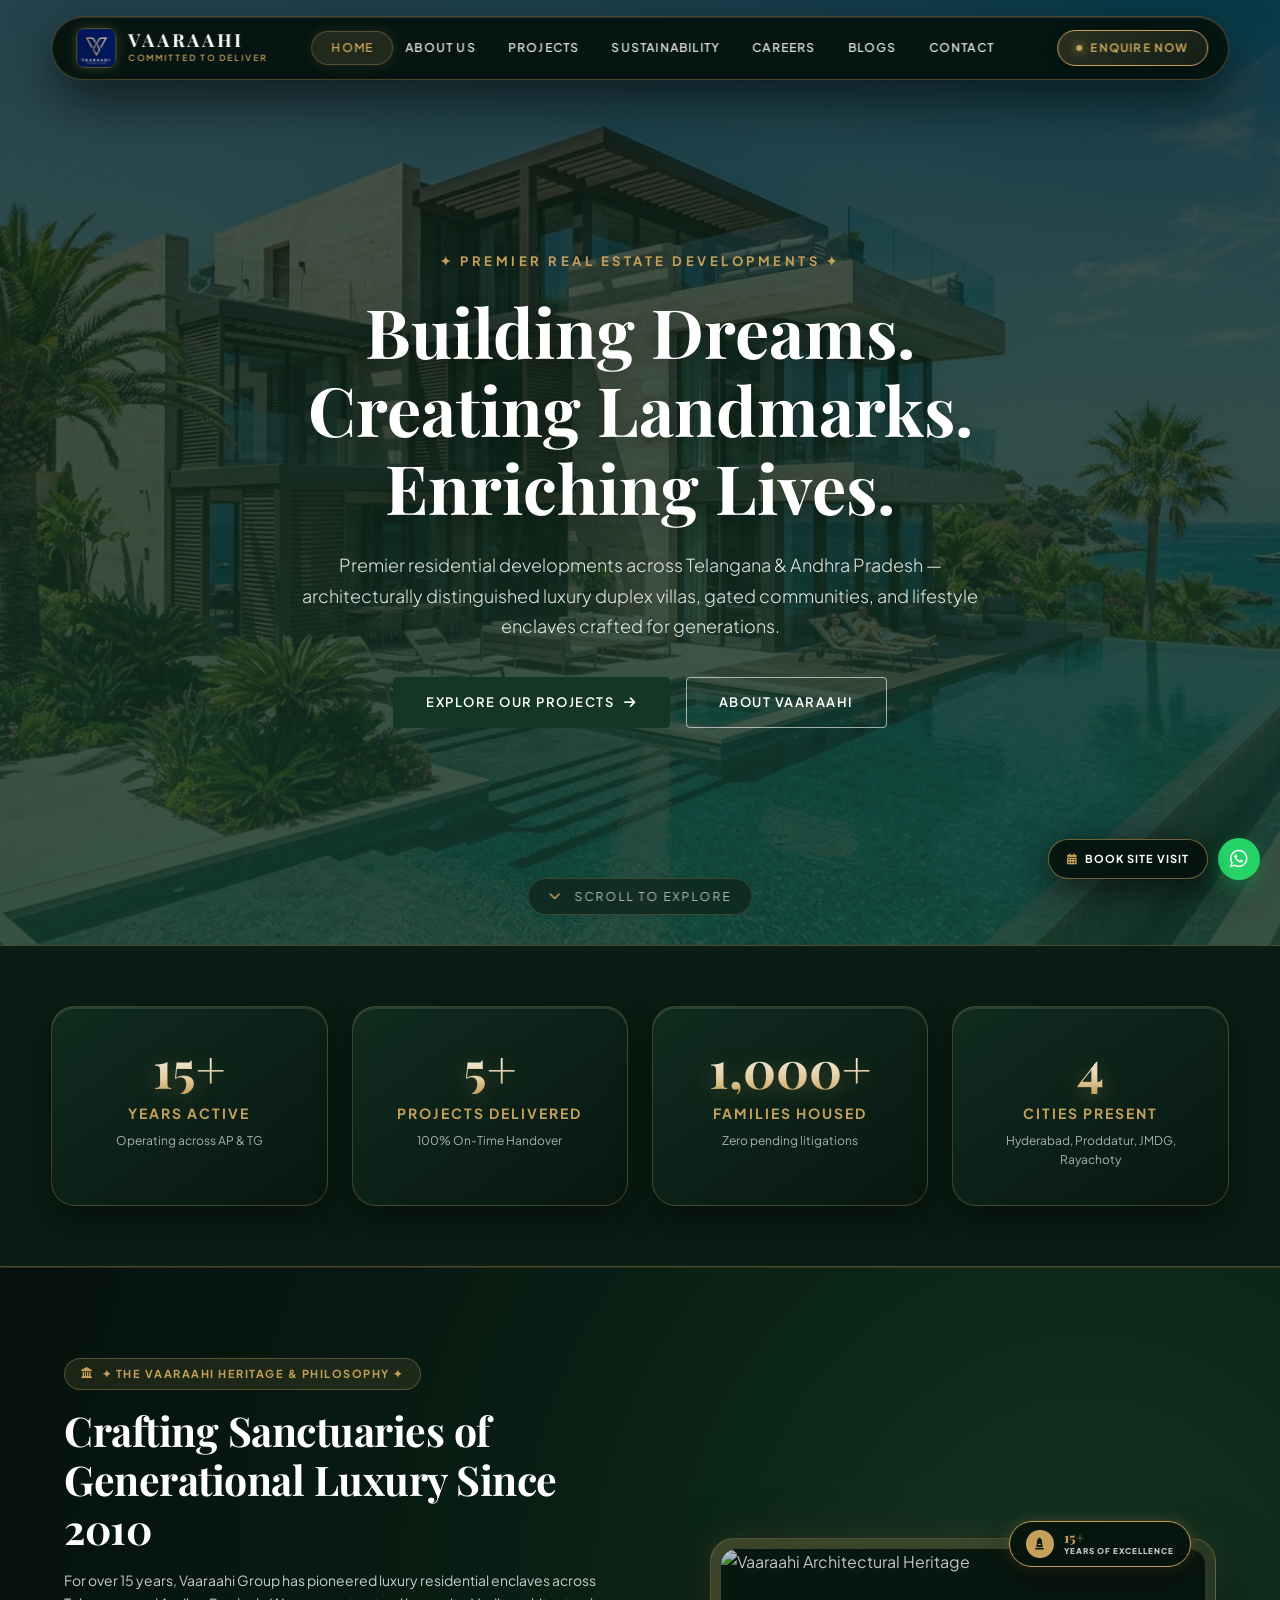
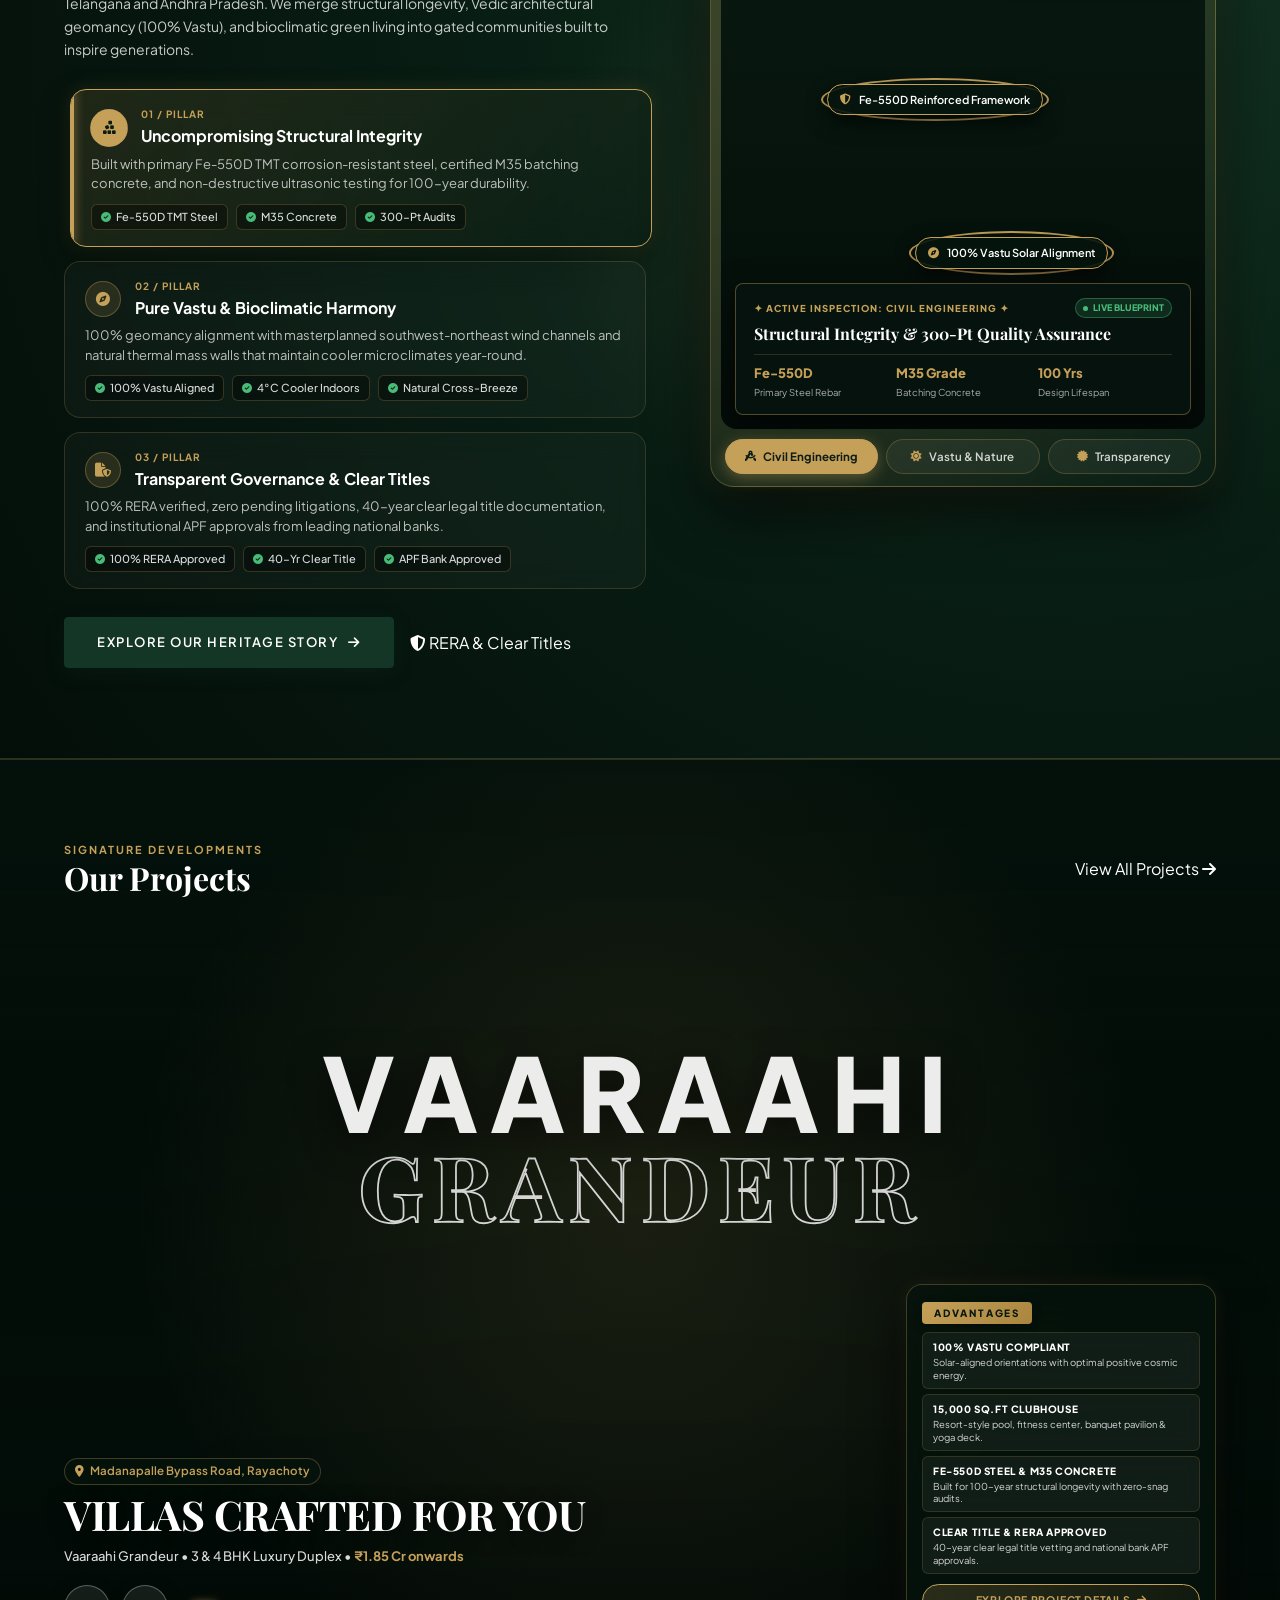
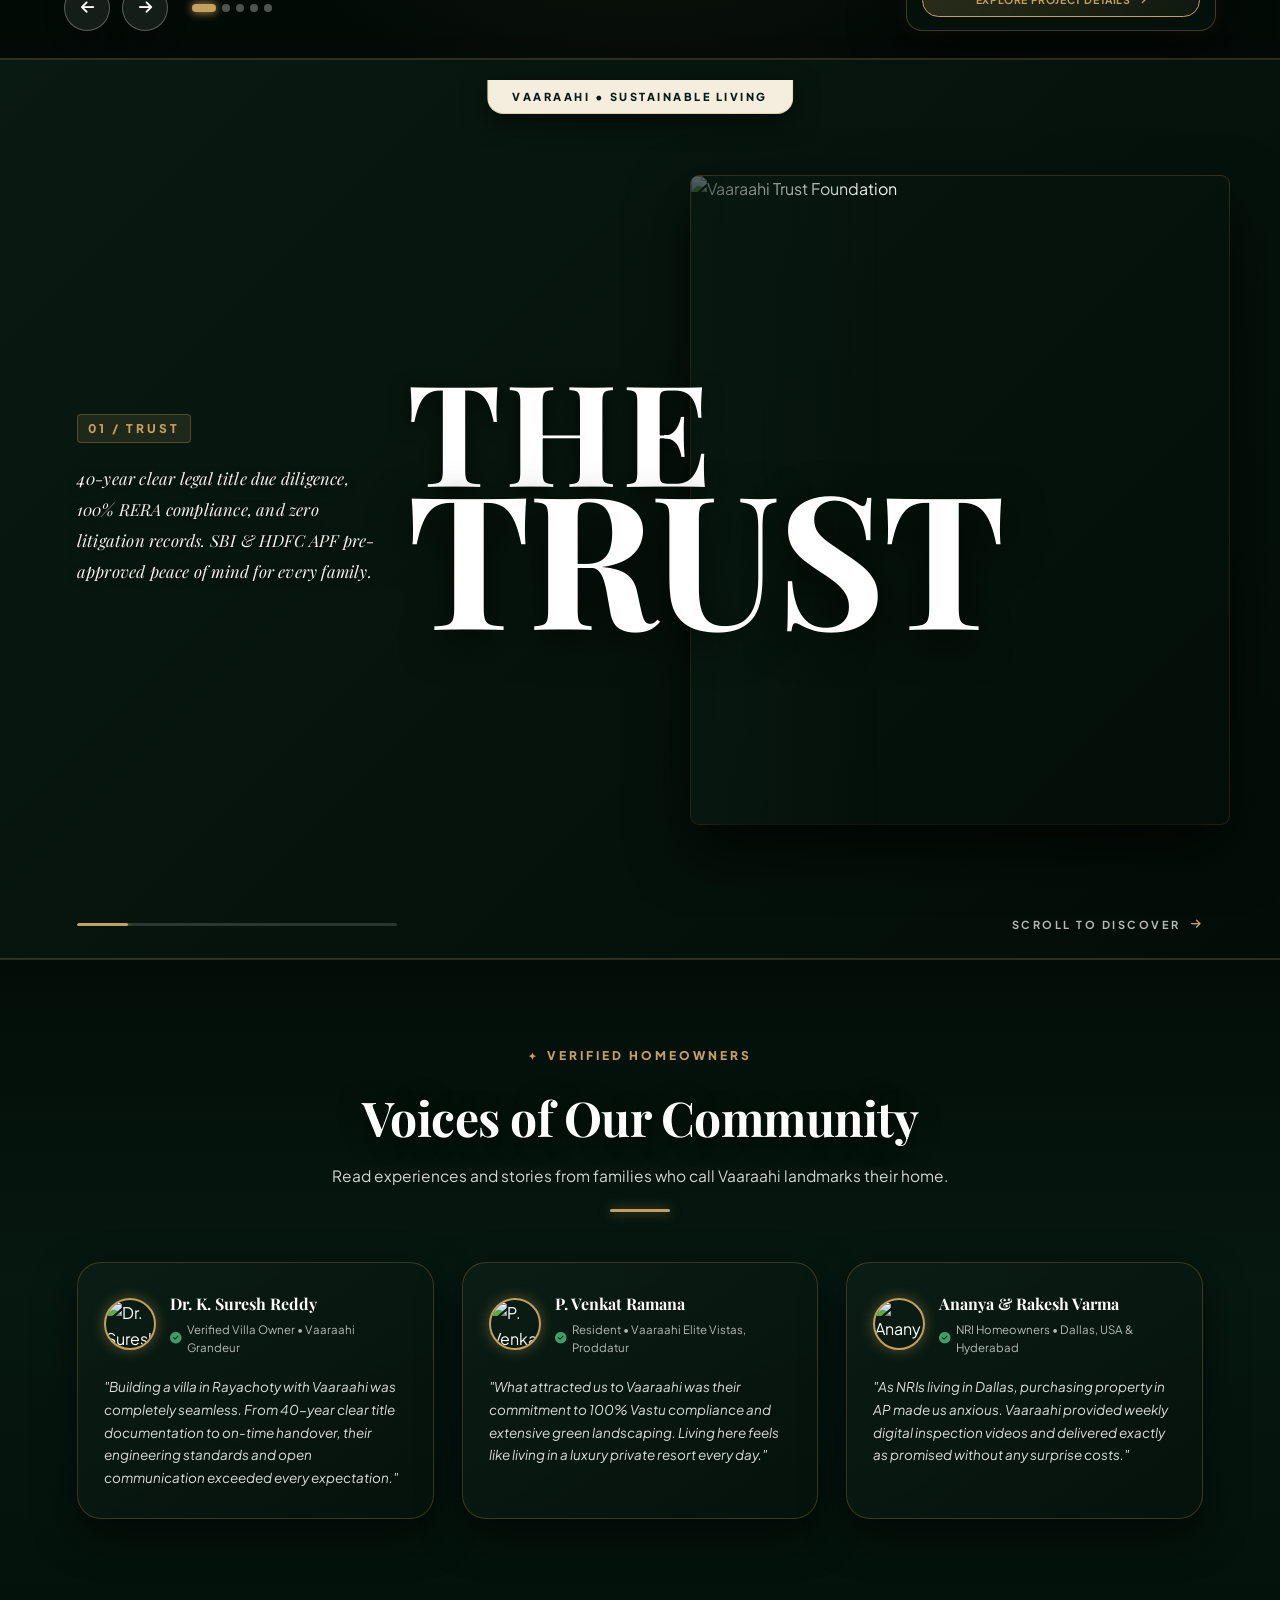
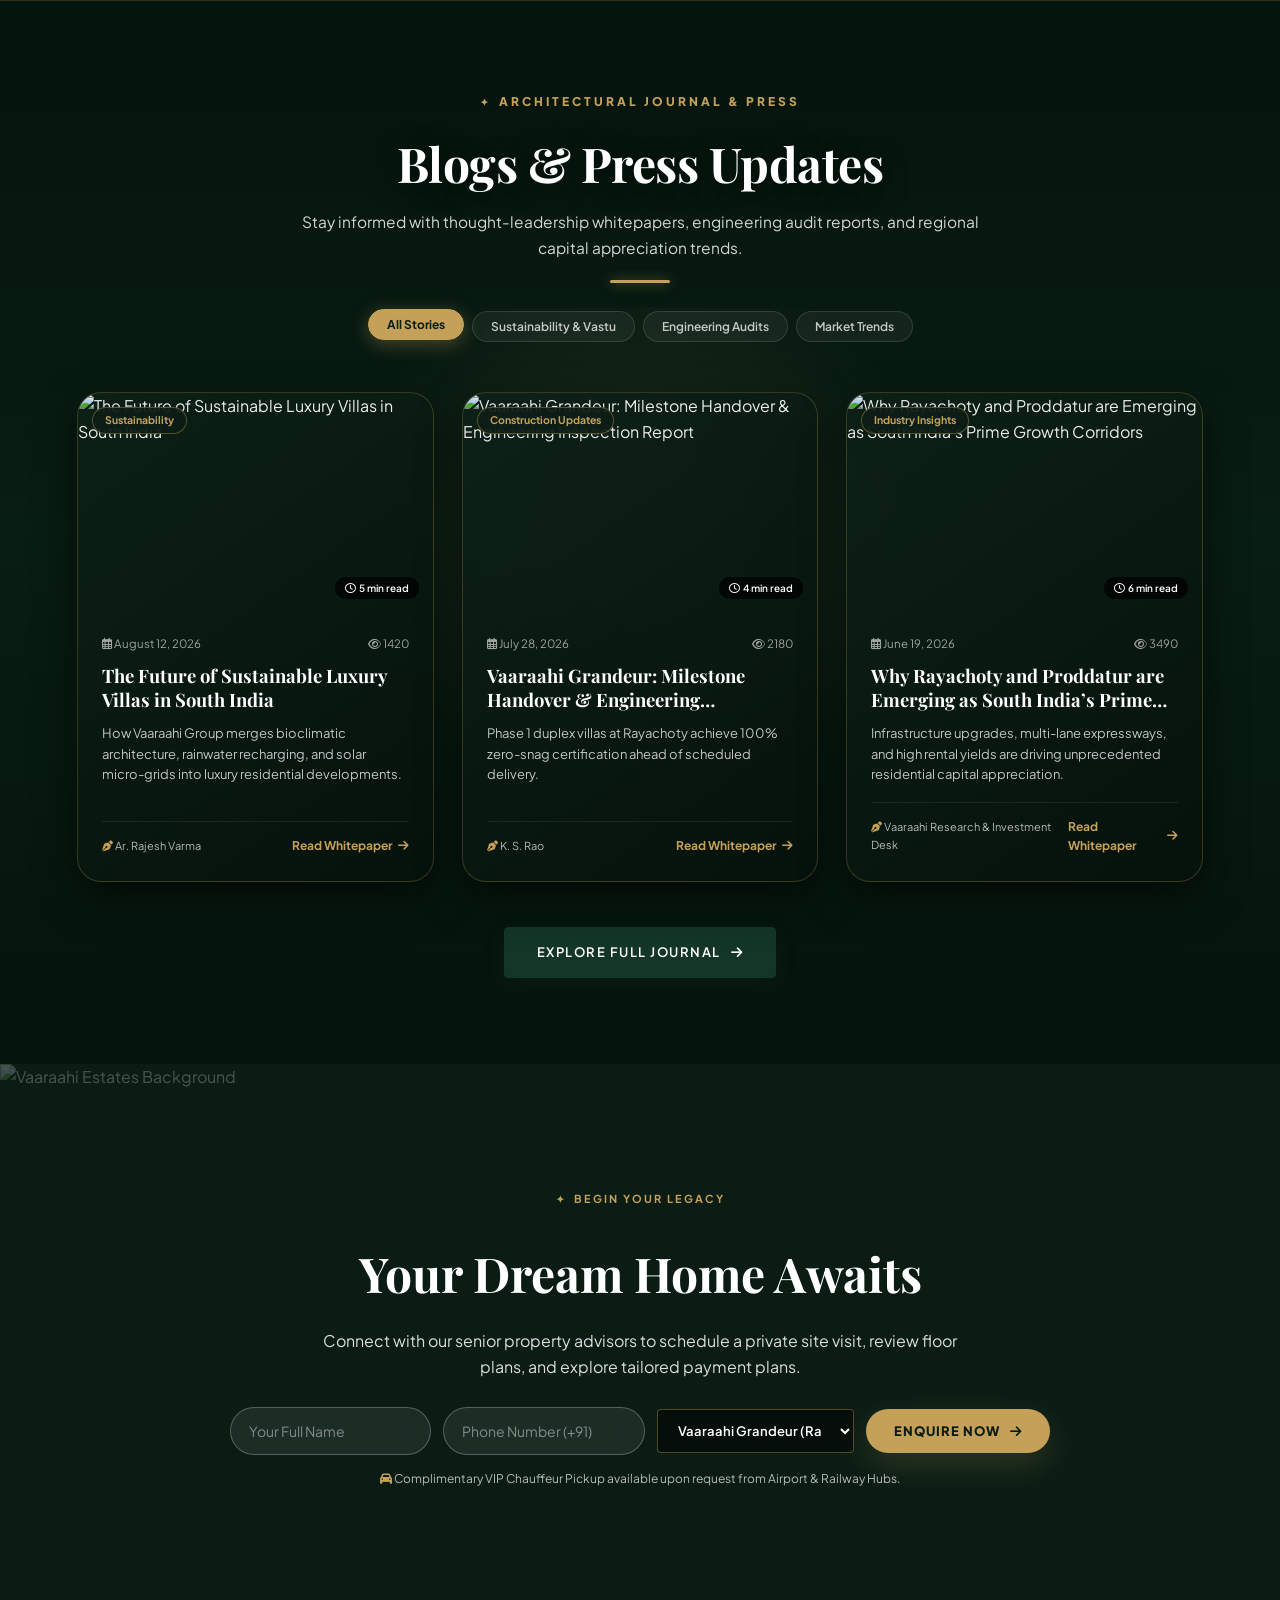
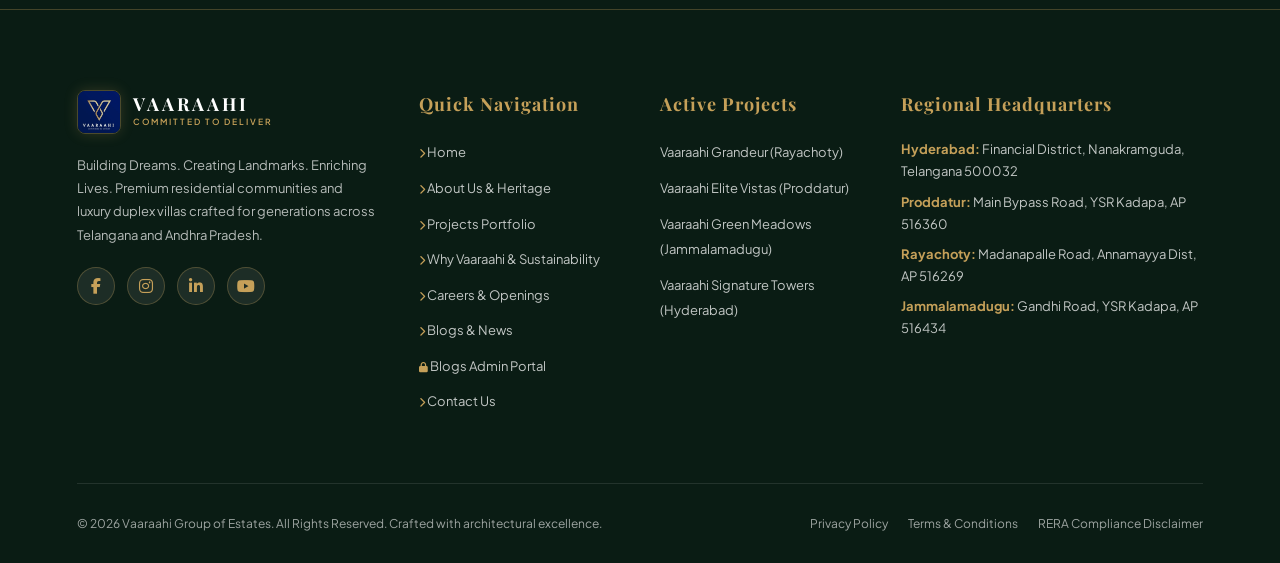
==== commit 4bc83f3d: "feat: complete luxury Vaaraahi Group portal with 3D WebGL cutaways, authentic brand logo, high-contr" ====
--- a/index.html
+++ b/index.html
@@ -1,46 +1,79 @@
 <!DOCTYPE html>
 <html lang="en">
+
 <head>
     <meta charset="UTF-8">
     <meta name="viewport" content="width=device-width, initial-scale=1.0">
-    <title>Vaaraahi Group — Building Dreams, Creating Landmarks</title>
-    <meta name="description" content="Premium residential developments across Telangana & Andhra Pradesh — luxury villas, gated communities, and apartments by Vaaraahi Group.">
-    
+    <title>Vaaraahi Group — Building Dreams, Creating Landmarks, Enriching Lives</title>
+    <meta name="description"
+        content="Vaaraahi Group is a premier real estate developer across Telangana and Andhra Pradesh, creating architecturally distinct luxury duplex villas, gated communities, and apartments.">
+
     <!-- Google Fonts -->
     <link rel="preconnect" href="https://fonts.googleapis.com">
     <link rel="preconnect" href="https://fonts.gstatic.com" crossorigin>
-    <link href="https://fonts.googleapis.com/css2?family=Playfair+Display:ital,wght@0,400;0,500;0,600;0,700;0,800;1,400;1,600&family=Plus+Jakarta+Sans:wght@300;400;500;600;700&display=swap" rel="stylesheet">
-    
-    <!-- FontAwesome for Icons -->
+    <link
+        href="https://fonts.googleapis.com/css2?family=Playfair+Display:ital,wght@0,400;0,500;0,600;0,700;0,800;1,400;1,600&family=Plus+Jakarta+Sans:wght@300;400;500;600;700;800&display=swap"
+        rel="stylesheet">
+
+    <!-- FontAwesome Icons -->
     <link rel="stylesheet" href="https://cdnjs.cloudflare.com/ajax/libs/font-awesome/6.4.0/css/all.min.css">
-    
-    <!-- Stylesheet -->
-    <link rel="stylesheet" href="style.css">
+
+    <!-- Unified Luxury Stylesheet -->
+    <link rel="stylesheet" href="style.css?v=4">
 </head>
+
 <body data-barba="wrapper">
 
-    <!-- TRANSITION OVERLAY -->
-    <div class="transition-wipe"></div>
-
-    <!-- MAIN NAVIGATION -->
+    <!-- TOP SCROLL PROGRESS BAR -->
+    <div class="scroll-progress-bar"></div>
+
+    <!-- LUXURY CUSTOM CURSOR -->
+    <div class="lux-cursor"></div>
+    <div class="lux-follower"></div>
+
+    <!-- BARBA TRANSITION SHUTTERS OVERLAY -->
+    <div class="barba-curtain-wrap">
+        <div class="barba-curtain-col"></div>
+        <div class="barba-curtain-col"></div>
+        <div class="barba-curtain-col"></div>
+        <div class="barba-curtain-col"></div>
+        <div class="barba-curtain-col"></div>
+        <div class="barba-logo-badge">
+            <img src="assets/vaaraahi-logo-horizontal.png" alt="Vaaraahi Logo" class="barba-logo-img">
+            <div class="badge-text">VAARAAHI</div>
+            <div class="badge-sub">COMMITTED TO DELIVER</div>
+        </div>
+    </div>
+
+    <!-- FLOATING ARCHITECTURAL CAPSULE NAVBAR -->
     <nav class="main-nav" id="navbar">
-        <a href="index.html" class="logo-container">
-            <span class="logo-title">VAARAAHI</span>
-            <span class="logo-tagline">Group of Estates</span>
+        <a href="index.html" class="logo-container" data-cursor-action="HOME">
+            <img src="assets/vaaraahi-logo-horizontal.png" alt="Vaaraahi Logo" class="brand-logo-img">
+            <div class="logo-text-group">
+                <span class="logo-title">VAARAAHI</span>
+                <span class="logo-tagline">COMMITTED TO DELIVER</span>
+            </div>
         </a>
 
-        <ul class="nav-links">
-            <li><a href="index.html" class="active">Home</a></li>
-            <li><a href="about.html">About Us</a></li>
-            <li><a href="portfolio.html">Projects</a></li>
-            <li><a href="engineering.html">Quality</a></li>
-            <li><a href="transparency.html">Approvals</a></li>
-            <li><a href="contact.html">Contact</a></li>
-        </ul>
-
-        <div style="display: flex; align-items: center; gap: 16px;">
-            <a href="contact.html" class="nav-cta">Enquire Now</a>
-            <button class="mobile-toggle" aria-label="Toggle menu">
+        <div class="nav-links-wrapper">
+            <div class="nav-glider" id="navGlider"></div>
+            <ul class="nav-links" id="navLinks">
+                <li><a href="index.html" class="active">Home</a></li>
+                <li><a href="about.html">About Us</a></li>
+                <li><a href="portfolio.html">Projects</a></li>
+                <li><a href="sustainability.html">Sustainability</a></li>
+                <li><a href="careers.html">Careers</a></li>
+                <li><a href="blogs.html">Blogs</a></li>
+                <li><a href="contact.html">Contact</a></li>
+            </ul>
+        </div>
+
+        <div class="nav-actions">
+            <a href="contact.html" class="nav-cta" data-cursor-action="ENQUIRE">
+                <span class="cta-pulse-dot"></span>
+                <span>Enquire Now</span>
+            </a>
+            <button class="mobile-toggle" aria-label="Toggle navigation menu">
                 <span></span>
                 <span></span>
                 <span></span>
@@ -48,683 +81,1010 @@
         </div>
     </nav>
 
-    <!-- BARBA CONTAINER -->
+    <!-- FULL-SCREEN SPATIAL ESTATE CONCIERGE DRAWER -->
+    <div class="spatial-drawer-overlay" id="spatialDrawer">
+        <div class="spatial-drawer-container">
+            <div class="spatial-drawer-header">
+                <div class="drawer-brand">
+                    <div class="drawer-crest"><i class="fas fa-monument"></i></div>
+                    <div>
+                        <h3>VAARAAHI SPATIAL CONCIERGE</h3>
+                        <p>Signature Luxury Duplex Villas, Gated Communities & Plotted Enclaves Across AP & TG</p>
+                    </div>
+                </div>
+                <button class="spatial-drawer-close" id="spatialDrawerClose" aria-label="Close Spatial Concierge">
+                    <i class="fas fa-times"></i>
+                </button>
+            </div>
+
+            <div class="spatial-drawer-grid">
+                <!-- Left: Signature Landmark Estates Quick Access -->
+                <div class="spatial-drawer-col">
+                    <span class="drawer-col-tag"><i class="fas fa-layer-group"></i> Signature Landmark Estates</span>
+                    <div class="spatial-project-cards">
+                        <a href="project-detail.html" class="spatial-proj-card">
+                            <div class="proj-thumb">
+                                <img src="https://images.unsplash.com/photo-1613490493576-7fde63acd811?auto=format&fit=crop&w=400&q=80"
+                                    alt="Vaaraahi Siri Meadows">
+                            </div>
+                            <div class="proj-info">
+                                <h4>Vaaraahi Siri Meadows</h4>
+                                <span>Proddatur • Ultra-Luxury Gated Duplex Villas</span>
+                                <span class="proj-pill">100% Clear RERA • Handover Ready</span>
+                            </div>
+                        </a>
+
+                        <a href="portfolio.html" class="spatial-proj-card">
+                            <div class="proj-thumb">
+                                <img src="https://images.unsplash.com/photo-1600596542815-ffad4c1539a9?auto=format&fit=crop&w=400&q=80"
+                                    alt="Royal Palm Enclave">
+                            </div>
+                            <div class="proj-info">
+                                <h4>Vaaraahi Royal Palms</h4>
+                                <span>Hyderabad IT Corridor • Sustainable Eco-Estates</span>
+                                <span class="proj-pill">Phase II Booking Open</span>
+                            </div>
+                        </a>
+
+                        <a href="portfolio.html" class="spatial-proj-card">
+                            <div class="proj-thumb">
+                                <img src="https://images.unsplash.com/photo-1600585154340-be6161a56a0c?auto=format&fit=crop&w=400&q=80"
+                                    alt="Emerald Crest">
+                            </div>
+                            <div class="proj-info">
+                                <h4>Vaaraahi Emerald Crest</h4>
+                                <span>Jammalamadugu • Highway Frontage Plotted Gated Community</span>
+                                <span class="proj-pill">APF & Bank Approved</span>
+                            </div>
+                        </a>
+                    </div>
+                </div>
+
+                <!-- Center: Direct Navigation Sitemap -->
+                <div class="spatial-drawer-col">
+                    <span class="drawer-col-tag"><i class="fas fa-compass"></i> Architectural Directory</span>
+                    <ul class="drawer-links-nav">
+                        <li><a href="index.html"><i class="fas fa-home"></i> <span>Home Portal</span> <small>3D Spatial
+                                    Rig</small></a></li>
+                        <li><a href="about.html"><i class="fas fa-landmark"></i> <span>Heritage & Story</span>
+                                <small>15+ Years Legacy</small></a></li>
+                        <li><a href="portfolio.html"><i class="fas fa-cubes"></i> <span>All Projects</span>
+                                <small>Villas & Enclaves</small></a></li>
+                        <li><a href="sustainability.html"><i class="fas fa-leaf"></i> <span>Sustainability &
+                                    Geomancy</span> <small>Bioclimatic & Vastu</small></a></li>
+                        <li><a href="careers.html"><i class="fas fa-briefcase"></i> <span>Careers Portal</span>
+                                <small>Build With Us</small></a></li>
+                        <li><a href="blogs.html"><i class="fas fa-newspaper"></i> <span>Insights & Press</span>
+                                <small>Architecture Articles</small></a></li>
+                        <li><a href="contact.html"><i class="fas fa-map-marker-alt"></i> <span>Contact & Site
+                                    Visit</span> <small>Experience Center</small></a></li>
+                    </ul>
+                </div>
+
+                <!-- Right: VIP Investor Desk -->
+                <div class="spatial-drawer-col spatial-concierge-card">
+                    <span class="drawer-col-tag"><i class="fas fa-headset"></i> VIP Investor Desk</span>
+                    <div class="concierge-box">
+                        <div class="concierge-live-status">
+                            <span class="pulse-green"></span>
+                            <span>Executive Advisors Online</span>
+                        </div>
+                        <h4>Schedule a Private Spatial Walkthrough</h4>
+                        <p>Receive exclusive investor kits, APF approvals, structural blueprints, and schedule an
+                            on-ground chauffeur visit.</p>
+
+                        <div class="concierge-hotlines">
+                            <a href="tel:+919876543210" class="hotline-btn"><i class="fas fa-phone-alt"></i> +91 98765
+                                43210</a>
+                            <a href="https://wa.me/919876543210" target="_blank" class="hotline-btn whatsapp"><i
+                                    class="fab fa-whatsapp"></i> Instant WhatsApp Concierge</a>
+                        </div>
+
+                        <div class="concierge-metrics-strip">
+                            <div><strong>100%</strong><span>RERA Approved</span></div>
+                            <div><strong>1.5M+</strong><span>Sq.Ft Built</span></div>
+                            <div><strong>1,000+</strong><span>Families</span></div>
+                        </div>
+                    </div>
+                </div>
+            </div>
+        </div>
+    </div>
+
+    <!-- MAIN BARBA CONTAINER -->
     <main data-barba="container" data-barba-namespace="home">
 
         <!-- ================= 1. HERO SECTION ================= -->
         <section class="hero-greensiri">
             <div class="hero-bg-wrapper">
-                <img src="https://images.unsplash.com/photo-1600585154340-be6161a56a0c?auto=format&fit=crop&w=1920&q=80" alt="Vaaraahi Luxury Estates" class="hero-bg-img">
-                <div class="hero-overlay"></div>
-            </div>
-
-            <div class="hero-content">
-                <span class="hero-eyebrow">Vaaraahi Group</span>
+                <img src="assets/villa_noon.jpg" alt="Vaaraahi Luxury Villa" class="hero-slide-img active">
+                <img src="https://images.unsplash.com/photo-1600585154340-be6161a56a0c?auto=format&fit=crop&w=1920&q=80"
+                    alt="Vaaraahi Gated Community" class="hero-slide-img">
+                <img src="https://images.unsplash.com/photo-1512917774080-9991f1c4c750?auto=format&fit=crop&w=1920&q=80"
+                    alt="Vaaraahi Eco Township" class="hero-slide-img">
+            </div>
+            <div class="hero-overlay"></div>
+
+            <div class="hero-content gs-reveal">
+                <span class="hero-eyebrow">✦ Premier Real Estate Developments ✦</span>
                 <h1 class="hero-heading">Building Dreams.<br>Creating Landmarks.<br>Enriching Lives.</h1>
-                <p class="hero-subheading">Premium residential developments across Telangana & Andhra Pradesh — architecturally distinct villas, luxury apartments, and sustainable gated communities.</p>
-                <div class="hero-actions">
-                    <a href="portfolio.html" class="btn-luxury">Explore Our Projects <i class="fas fa-arrow-right"></i></a>
-                    <a href="about.html" class="btn-luxury-outline">About Vaaraahi</a>
-                </div>
-            </div>
-
-            <div class="hero-scroll-indicator">
-                <span>Scroll</span>
-                <div class="hero-scroll-line"></div>
+                <p class="hero-subheading">
+                    Premier residential developments across Telangana & Andhra Pradesh — architecturally distinguished
+                    luxury duplex villas, gated communities, and lifestyle enclaves crafted for generations.
+                </p>
+                <div style="display: flex; gap: 16px; justify-content: center; flex-wrap: wrap; margin-top: 32px;">
+                    <a href="portfolio.html" class="btn-luxury" data-cursor-action="EXPLORE">Explore Our Projects <i
+                            class="fas fa-arrow-right"></i></a>
+                    <a href="about.html" class="btn-luxury-outline" data-cursor-action="ABOUT">About Vaaraahi</a>
+                </div>
+            </div>
+
+            <!-- Scroll Cue -->
+            <div class="hero-orbit-hint" style="bottom: 30px;">
+                <i class="fas fa-chevron-down" style="animation: bounceDown 2s infinite;"></i> Scroll to Explore
             </div>
         </section>
 
-        <!-- ================= MARQUEE RIBBON ================= -->
-        <div class="marquee-ribbon">
-            <div class="marquee-inner">
-                <span>✦</span> PREMIUM RESIDENTIAL DEVELOPMENTS ACROSS TELANGANA & ANDHRA PRADESH 
-                <span>✦</span> 100% RERA & APF APPROVED 
-                <span>✦</span> ULTRA-LUXURY VILLAS & GATED COMMUNITIES 
-                <span>✦</span> 300-POINT ZERO-SNAG GUARANTEE 
-                <span>✦</span> BUILDING DREAMS. CREATING LANDMARKS.
-            </div>
-        </div>
-
-        <!-- ================= 2. SPLIT-SCREEN STORYTELLING ================= -->
-        <section class="split-story-section">
-            <div class="split-story-grid">
-                
-                <!-- Left Visual Composition -->
-                <div class="story-visual-composition gs-reveal">
-                    <img src="https://images.unsplash.com/photo-1600596542815-ffad4c1539a9?auto=format&fit=crop&w=1000&q=80" alt="Vaaraahi Architectural Elegance" class="main-story-img">
-                    <img src="https://images.unsplash.com/photo-1600607687939-ce8a6c25118c?auto=format&fit=crop&w=600&q=80" alt="Vaaraahi Interior Detail" class="secondary-story-img">
-                    <div class="story-experience-badge">
-                        <h4>15+</h4>
-                        <p>Years of Trust</p>
-                    </div>
-                </div>
-
-                <!-- Right Narrative Content -->
-                <div class="story-content gs-reveal">
-                    <span class="section-tag">Our Living Philosophy</span>
-                    <h2 class="quote-serif" style="font-size: clamp(28px, 3.5vw, 44px); margin-bottom: 16px;">Spaces Conceived for Generations to Come</h2>
-                    
-                    <div class="story-quote-box">
-                        <p>"When we build a home, we are building someone's future."</p>
-                    </div>
-
-                    <p style="color: var(--color-text-muted); font-size: 16px; line-height: 1.8; margin-bottom: 24px;">
-                        At Vaaraahi Group, we understand that acquiring a home is one of the most sacred commitments in a family's journey. Every square foot we engineer is infused with natural ventilation, strict Vastu geometry, and enduring materials gathered from global sources.
+        <!-- ================= 2. "BY THE NUMBERS" STATS STRIP ================= -->
+        <section class="stats-3d-container">
+            <div class="stats-3d-grid">
+                <div class="stat-3d-block gs-reveal" data-cursor-action="INSPECT">
+                    <div class="stat-specular-sweep"></div>
+                    <div class="stat-3d-num" data-target="15" data-suffix="+">15+</div>
+                    <div class="stat-3d-label">Years Active</div>
+                    <div class="stat-3d-sub">Operating across AP & TG</div>
+                </div>
+
+                <div class="stat-3d-block gs-reveal" data-cursor-action="INSPECT">
+                    <div class="stat-specular-sweep"></div>
+                    <div class="stat-3d-num" data-target="5" data-suffix="+">5+</div>
+                    <div class="stat-3d-label">Projects Delivered</div>
+                    <div class="stat-3d-sub">100% On-Time Handover</div>
+                </div>
+
+                <div class="stat-3d-block gs-reveal" data-cursor-action="INSPECT">
+                    <div class="stat-specular-sweep"></div>
+                    <div class="stat-3d-num" data-target="1000" data-suffix="+">1,000+</div>
+                    <div class="stat-3d-label">Families Housed</div>
+                    <div class="stat-3d-sub">Zero pending litigations</div>
+                </div>
+
+                <div class="stat-3d-block gs-reveal" data-cursor-action="INSPECT">
+                    <div class="stat-specular-sweep"></div>
+                    <div class="stat-3d-num" data-target="4" data-suffix="">4</div>
+                    <div class="stat-3d-label">Cities Present</div>
+                    <div class="stat-3d-sub">Hyderabad, Proddatur, JMDG, Rayachoty</div>
+                </div>
+            </div>
+        </section>
+
+        <!-- ================= 2.5. ABOUT VAARAAHI (INTERACTIVE ARCHITECTURAL HERITAGE STUDIO) ================= -->
+        <section class="home-about-section" id="homeAboutSection">
+            <!-- Background Ambient Aura -->
+            <div class="about-ambient-glow"></div>
+
+            <div class="home-about-container">
+                <!-- Left Narrative & Pillar Matrix Column -->
+                <div class="about-narrative-col gs-reveal">
+                    <div class="about-badge-tag">
+                        <i class="fas fa-landmark"></i>
+                        <span>✦ THE VAARAAHI HERITAGE & PHILOSOPHY ✦</span>
+                    </div>
+
+                    <h2 class="about-main-title">
+                        Crafting Sanctuaries of Generational Luxury Since 2010
+                    </h2>
+
+                    <p class="about-lead-text">
+                        For over 15 years, Vaaraahi Group has pioneered luxury residential enclaves across Telangana and
+                        Andhra Pradesh. We merge structural longevity, Vedic architectural geomancy (100% Vastu), and
+                        bioclimatic green living into gated communities built to inspire generations.
                     </p>
 
-                    <div style="display: flex; gap: 20px; align-items: center; flex-wrap: wrap;">
-                        <a href="about.html" class="btn-luxury">Our Story & Heritage <i class="fas fa-arrow-right"></i></a>
-                        <span style="font-size: 13px; font-weight: 700; color: var(--color-forest); text-transform: uppercase; letter-spacing: 1.5px;">100% Clear Titles</span>
-                    </div>
-                </div>
-
+                    <!-- Interactive Pillars Matrix -->
+                    <div class="about-pillars-matrix" id="aboutPillarsMatrix">
+                        <!-- Pillar 01: Engineering & Integrity -->
+                        <div class="about-pillar-card active" data-pillar="engineering" data-cursor-action="INSPECT">
+                            <div class="pillar-indicator"></div>
+                            <div class="pillar-card-header">
+                                <div class="pillar-icon-box">
+                                    <i class="fas fa-cubes-stacked"></i>
+                                </div>
+                                <div>
+                                    <span class="pillar-num">01 / PILLAR</span>
+                                    <h4 class="pillar-title">Uncompromising Structural Integrity</h4>
+                                </div>
+                            </div>
+                            <p class="pillar-summary">
+                                Built with primary Fe-550D TMT corrosion-resistant steel, certified M35 batching
+                                concrete, and non-destructive ultrasonic testing for 100-year durability.
+                            </p>
+                            <div class="pillar-specs-tags">
+                                <span><i class="fas fa-check-circle"></i> Fe-550D TMT Steel</span>
+                                <span><i class="fas fa-check-circle"></i> M35 Concrete</span>
+                                <span><i class="fas fa-check-circle"></i> 300-Pt Audits</span>
+                            </div>
+                        </div>
+
+                        <!-- Pillar 02: Vastu & Bioclimatic Design -->
+                        <div class="about-pillar-card" data-pillar="vastu" data-cursor-action="INSPECT">
+                            <div class="pillar-indicator"></div>
+                            <div class="pillar-card-header">
+                                <div class="pillar-icon-box">
+                                    <i class="fas fa-compass"></i>
+                                </div>
+                                <div>
+                                    <span class="pillar-num">02 / PILLAR</span>
+                                    <h4 class="pillar-title">Pure Vastu & Bioclimatic Harmony</h4>
+                                </div>
+                            </div>
+                            <p class="pillar-summary">
+                                100% geomancy alignment with masterplanned southwest-northeast wind channels and natural
+                                thermal mass walls that maintain cooler microclimates year-round.
+                            </p>
+                            <div class="pillar-specs-tags">
+                                <span><i class="fas fa-check-circle"></i> 100% Vastu Aligned</span>
+                                <span><i class="fas fa-check-circle"></i> 4°C Cooler Indoors</span>
+                                <span><i class="fas fa-check-circle"></i> Natural Cross-Breeze</span>
+                            </div>
+                        </div>
+
+                        <!-- Pillar 03: Transparency & Clear Title -->
+                        <div class="about-pillar-card" data-pillar="governance" data-cursor-action="INSPECT">
+                            <div class="pillar-indicator"></div>
+                            <div class="pillar-card-header">
+                                <div class="pillar-icon-box">
+                                    <i class="fas fa-file-shield"></i>
+                                </div>
+                                <div>
+                                    <span class="pillar-num">03 / PILLAR</span>
+                                    <h4 class="pillar-title">Transparent Governance & Clear Titles</h4>
+                                </div>
+                            </div>
+                            <p class="pillar-summary">
+                                100% RERA verified, zero pending litigations, 40-year clear legal title documentation,
+                                and institutional APF approvals from leading national banks.
+                            </p>
+                            <div class="pillar-specs-tags">
+                                <span><i class="fas fa-check-circle"></i> 100% RERA Approved</span>
+                                <span><i class="fas fa-check-circle"></i> 40-Yr Clear Title</span>
+                                <span><i class="fas fa-check-circle"></i> APF Bank Approved</span>
+                            </div>
+                        </div>
+                    </div>
+
+                    <!-- Bottom Action & Trust Row -->
+                    <div class="about-action-row">
+                        <a href="about.html" class="btn-luxury" data-cursor-action="EXPLORE">
+                            <span>Explore Our Heritage Story</span>
+                            <i class="fas fa-arrow-right"></i>
+                        </a>
+                        <a href="transparency.html" class="btn-luxury-ghost" data-cursor-action="LEGAL">
+                            <i class="fas fa-shield-halved"></i>
+                            <span>RERA & Clear Titles</span>
+                        </a>
+                    </div>
+                </div>
+
+                <!-- Right Interactive Architectural Lens Stage Column -->
+                <div class="about-stage-col gs-reveal">
+                    <div class="about-stage-wrapper" id="aboutStageCard">
+
+                        <!-- Floating Heritage Seal Badge -->
+                        <div class="about-heritage-seal">
+                            <div class="seal-icon"><i class="fas fa-monument"></i></div>
+                            <div class="seal-text">
+                                <span class="seal-yr">15+</span>
+                                <span class="seal-lbl">YEARS OF EXCELLENCE</span>
+                            </div>
+                        </div>
+
+                        <!-- Interactive Perspective Frame -->
+                        <div class="about-stage-frame">
+                            <img src="https://images.unsplash.com/photo-1600585154340-be6161a56a0c?auto=format&fit=crop&w=1200&q=80"
+                                alt="Vaaraahi Architectural Heritage" class="about-stage-img" id="aboutStageImg">
+                            <div class="about-stage-overlay"></div>
+
+                            <!-- Dynamic Hotspot Badges -->
+                            <div class="about-hotspot-pin" id="aboutHotspot1" style="top: 28%; left: 22%;"
+                                data-cursor-action="HOTSPOT">
+                                <span class="hotspot-pulse"></span>
+                                <div class="hotspot-content">
+                                    <i class="fas fa-shield-alt"></i>
+                                    <span>Fe-550D Reinforced Framework</span>
+                                </div>
+                            </div>
+
+                            <div class="about-hotspot-pin" id="aboutHotspot2" style="top: 60%; right: 20%;"
+                                data-cursor-action="HOTSPOT">
+                                <span class="hotspot-pulse"></span>
+                                <div class="hotspot-content">
+                                    <i class="fas fa-compass"></i>
+                                    <span>100% Vastu Solar Alignment</span>
+                                </div>
+                            </div>
+
+                            <!-- Live Spec HUD Card at Bottom of Image -->
+                            <div class="about-hud-glass-panel">
+                                <div class="hud-header">
+                                    <span class="hud-tag" id="aboutHudTag">✦ ACTIVE INSPECTION: CIVIL ENGINEERING
+                                        ✦</span>
+                                    <span class="hud-live-pill"><span class="live-dot"></span> LIVE BLUEPRINT</span>
+                                </div>
+                                <h3 class="hud-title" id="aboutHudTitle">Structural Integrity & 300-Pt Quality Assurance
+                                </h3>
+                                <div class="hud-metrics-grid" id="aboutHudMetrics">
+                                    <div class="hud-metric-item">
+                                        <span class="hud-m-val">Fe-550D</span>
+                                        <span class="hud-m-lbl">Primary Steel Rebar</span>
+                                    </div>
+                                    <div class="hud-metric-item">
+                                        <span class="hud-m-val">M35 Grade</span>
+                                        <span class="hud-m-lbl">Batching Concrete</span>
+                                    </div>
+                                    <div class="hud-metric-item">
+                                        <span class="hud-m-val">100 Yrs</span>
+                                        <span class="hud-m-lbl">Design Lifespan</span>
+                                    </div>
+                                </div>
+                            </div>
+                        </div>
+
+                        <!-- Stage Mode Switcher Tabs -->
+                        <div class="about-stage-switcher" id="aboutStageSwitcher">
+                            <button class="stage-switch-btn active" data-target-pillar="engineering"
+                                data-cursor-action="SWITCH">
+                                <i class="fas fa-drafting-compass"></i> <span>Civil Engineering</span>
+                            </button>
+                            <button class="stage-switch-btn" data-target-pillar="vastu" data-cursor-action="SWITCH">
+                                <i class="fas fa-sun"></i> <span>Vastu & Nature</span>
+                            </button>
+                            <button class="stage-switch-btn" data-target-pillar="governance"
+                                data-cursor-action="SWITCH">
+                                <i class="fas fa-certificate"></i> <span>Transparency</span>
+                            </button>
+                        </div>
+                    </div>
+                </div>
             </div>
         </section>
 
-        <!-- ================= STATS RIBBON ================= -->
-        <section class="stats-ribbon">
-            <div class="stats-grid gs-reveal">
-                <div class="stat-box">
-                    <h3><span class="stat-num-val" data-target="15">0</span><span class="gold">+</span></h3>
-                    <p>Years of Excellence</p>
-                </div>
-                <div class="stat-box">
-                    <h3><span class="stat-num-val" data-target="1000">0</span><span class="gold">+</span></h3>
-                    <p>Happy Families</p>
-                </div>
-                <div class="stat-box">
-                    <h3><span class="stat-num-val" data-target="5">0</span><span class="gold">+</span></h3>
-                    <p>Landmark Projects</p>
-                </div>
-                <div class="stat-box">
-                    <h3><span class="stat-num-val" data-target="100">0</span><span class="gold">%</span></h3>
-                    <p>On-Time Delivery Record</p>
-                </div>
+        <!-- ================= 3. FEATURED DEVELOPMENTS (CINEMATIC ARCHITECTURAL SHOWCASE) ================= -->
+        <section class="greensiri-showcase-section" id="kineticFilmstripSection">
+            <!-- Background Backdrop with Dynamic Parallax Dual-Slide Layer -->
+            <div class="showcase-backdrop-wrapper" id="showcaseBackdropWrap">
+                <div class="showcase-slide-layer current" id="slideCurrent">
+                    <img src="https://images.unsplash.com/photo-1613977257363-707ba9348227?auto=format&fit=crop&w=1920&q=85"
+                        alt="Vaaraahi Grandeur" class="showcase-backdrop-img" id="showcaseBackdropImg">
+                </div>
+                <div class="showcase-slide-layer next-layer" id="slideNext">
+                    <img src="" alt="Incoming Project" class="showcase-backdrop-img" id="showcaseNextImg">
+                </div>
+                <div class="showcase-backdrop-overlay"></div>
+                <div class="showcase-radial-glow"></div>
+            </div>
+
+            <!-- Top Header Row -->
+            <div class="showcase-top-header gs-reveal">
+                <div class="showcase-header-left">
+                    <span class="showcase-tag">SIGNATURE DEVELOPMENTS</span>
+                    <h2 class="showcase-main-heading">Our Projects</h2>
+                </div>
+                <div class="showcase-header-right">
+                    <a href="portfolio.html" class="btn-filmstrip-view-all" data-cursor-action="EXPLORE">
+                        <span>View All Projects</span>
+                        <i class="fas fa-arrow-right"></i>
+                    </a>
+                </div>
+            </div>
+
+            <!-- Giant Background Typography (Solid + Outline Layer) -->
+            <div class="showcase-giant-typography" id="showcaseGiantTypo">
+                <div class="giant-typo-solid" id="typoSolid">VAARAAHI</div>
+                <div class="giant-typo-outline" id="typoOutline">GRANDEUR</div>
+            </div>
+
+            <!-- Central Content Stage (Left Info + Right Advantages) -->
+            <div class="showcase-content-grid">
+
+                <!-- Bottom Left Project Title & Nav Controls -->
+                <div class="showcase-left-info gs-reveal">
+                    <span class="showcase-loc-badge" id="showcaseLocBadge">
+                        <i class="fas fa-map-marker-alt"></i> <span id="showcaseLocText">Madanapalle Bypass Road,
+                            Rayachoty</span>
+                    </span>
+                    <h3 class="showcase-project-title" id="showcaseProjectTitle">
+                        Villas Crafted For You
+                    </h3>
+                    <p class="showcase-project-meta" id="showcaseProjectMeta">
+                        Vaaraahi Grandeur • 3 & 4 BHK Luxury Duplex • <span class="showcase-price"
+                            id="showcasePrice">₹1.85 Cr onwards</span>
+                    </p>
+
+                    <!-- Switching Arrows Controls -->
+                    <div class="showcase-arrows-nav">
+                        <button class="showcase-arrow-btn prev" id="filmstripPrevBtn" aria-label="Previous Project"
+                            data-cursor-action="PREV">
+                            <i class="fas fa-arrow-left"></i>
+                        </button>
+                        <button class="showcase-arrow-btn next" id="filmstripNextBtn" aria-label="Next Project"
+                            data-cursor-action="NEXT">
+                            <i class="fas fa-arrow-right"></i>
+                        </button>
+
+                        <!-- Mini Project Indicators / Pagination -->
+                        <div class="showcase-pagination" id="showcasePagination">
+                            <span class="page-dot active" data-index="0"></span>
+                            <span class="page-dot" data-index="1"></span>
+                            <span class="page-dot" data-index="2"></span>
+                            <span class="page-dot" data-index="3"></span>
+                            <span class="page-dot" data-index="4"></span>
+                        </div>
+                    </div>
+                </div>
+
+                <!-- Right Side Floating ADVANTAGES Glass Panel -->
+                <div class="showcase-right-advantages gs-reveal">
+                    <div class="advantages-glass-card" id="advantagesGlassCard">
+
+                        <div class="advantages-header-badge">
+                            <span>ADVANTAGES</span>
+                        </div>
+
+                        <div class="advantages-list" id="advantagesList">
+                            <div class="advantage-item">
+                                <h4 class="adv-title">100% VASTU COMPLIANT</h4>
+                                <p class="adv-desc">Solar-aligned orientations with optimal positive cosmic energy.</p>
+                            </div>
+                            <div class="advantage-item">
+                                <h4 class="adv-title">15,000 SQ.FT CLUBHOUSE</h4>
+                                <p class="adv-desc">Resort-style pool, fitness center, banquet pavilion & yoga deck.</p>
+                            </div>
+                            <div class="advantage-item">
+                                <h4 class="adv-title">FE-550D STEEL & M35 CONCRETE</h4>
+                                <p class="adv-desc">Built for 100-year structural longevity with zero-snag audits.</p>
+                            </div>
+                            <div class="advantage-item">
+                                <h4 class="adv-title">CLEAR TITLE & RERA APPROVED</h4>
+                                <p class="adv-desc">40-year clear legal title vetting and national bank APF approvals.
+                                </p>
+                            </div>
+                        </div>
+
+                        <!-- Explore CTA Link -->
+                        <div class="advantages-action">
+                            <a href="project-detail.html" class="btn-adv-explore" id="advExploreLink"
+                                data-cursor-action="EXPLORE">
+                                <span>Explore Project Details</span>
+                                <i class="fas fa-arrow-right"></i>
+                            </a>
+                        </div>
+                    </div>
+                </div>
+
             </div>
         </section>
 
-        <!-- ================= MID-ANIMATION 1: CURTAIN ZOOM-THROUGH ================= -->
-        <section class="curtain-zoom-section">
-            <div class="zoom-window-frame">
-                <img src="https://images.unsplash.com/photo-1600607687920-4e2a09cf159d?auto=format&fit=crop&w=1920&q=80" alt="Architectural Perspective" class="zoom-inner-img">
-                <div class="zoom-overlay-content gs-reveal">
-                    <span class="hero-eyebrow" style="color: var(--color-gold-light);">Cinematic Perspective</span>
-                    <h2>Step Into Architectural Purity</h2>
-                    <p>Seamlessly blending grand proportions with intimate personal sanctuaries.</p>
+        <!-- ================= 4. WHY VAARAAHI & SUSTAINABILITY (ARAKU EDITORIAL HORIZONTAL SCROLL) ================= -->
+        <section class="araku-horiz-section" id="whyVaaraahiSection">
+            <!-- Brand Capsule Crest -->
+            <div class="araku-brand-crest">
+                <span class="brand-crest-pill">VAARAAHI • SUSTAINABLE LIVING</span>
+            </div>
+
+            <!-- Horizontal Viewport -->
+            <div class="araku-viewport" id="whyHorizViewport">
+                <div class="araku-track" id="whyHorizTrack">
+
+                    <!-- Slide 1: THE TRUST -->
+                    <div class="araku-slide" data-slide="1">
+                        <div class="araku-text-block">
+                            <span class="araku-tag">01 / TRUST</span>
+                            <p class="araku-narrative">
+                                40-year clear legal title due diligence, 100% RERA compliance, and zero litigation
+                                records. SBI & HDFC APF pre-approved peace of mind for every family.
+                            </p>
+                        </div>
+
+                        <div class="araku-display-lockup">
+                            <h2 class="araku-giant-title">
+                                <span class="giant-line-the">THE</span>
+                                <span class="giant-line-main">TRUST</span>
+                            </h2>
+                        </div>
+
+                        <div class="araku-media-block">
+                            <div class="araku-img-wrap">
+                                <img src="https://images.unsplash.com/photo-1600585154340-be6161a56a0c?auto=format&fit=crop&w=1200&q=80"
+                                    alt="Vaaraahi Trust Foundation">
+                            </div>
+                        </div>
+                    </div>
+
+                    <!-- Slide 2: THE QUALITY -->
+                    <div class="araku-slide" data-slide="2">
+                        <div class="araku-text-block">
+                            <span class="araku-tag">02 / QUALITY</span>
+                            <p class="araku-narrative">
+                                Primary Fe-550D steel, M35 computer-batched concrete, and 300-point zero-snag audits.
+                                Ultrasonic pulse velocity testing guarantees structural longevity for generations.
+                            </p>
+                        </div>
+
+                        <div class="araku-display-lockup">
+                            <h2 class="araku-giant-title">
+                                <span class="giant-line-the">THE</span>
+                                <span class="giant-line-main">QUALITY</span>
+                            </h2>
+                        </div>
+
+                        <div class="araku-media-block">
+                            <div class="araku-img-wrap">
+                                <img src="https://images.unsplash.com/photo-1504307651254-35680f356dfd?auto=format&fit=crop&w=1200&q=80"
+                                    alt="Vaaraahi Engineered Quality">
+                            </div>
+                        </div>
+                    </div>
+
+                    <!-- Slide 3: THE HONESTY / TRANSPARENCY -->
+                    <div class="araku-slide" data-slide="3">
+                        <div class="araku-text-block">
+                            <span class="araku-tag">03 / TRANSPARENCY</span>
+                            <p class="araku-narrative">
+                                Itemized pricing sheets, milestone-based payments, and zero hidden escalation costs.
+                                Weekly digital video walkthroughs ensure complete clarity from foundation to handover.
+                            </p>
+                        </div>
+
+                        <div class="araku-display-lockup">
+                            <h2 class="araku-giant-title">
+                                <span class="giant-line-the">THE</span>
+                                <span class="giant-line-main">HONESTY</span>
+                            </h2>
+                        </div>
+
+                        <div class="araku-media-block">
+                            <div class="araku-img-wrap">
+                                <img src="https://images.unsplash.com/photo-1600607687939-ce8a6c25118c?auto=format&fit=crop&w=1200&q=80"
+                                    alt="Vaaraahi Absolute Transparency">
+                            </div>
+                        </div>
+                    </div>
+
+                    <!-- Slide 4: THE HARMONY / SUSTAINABILITY -->
+                    <div class="araku-slide" data-slide="4">
+                        <div class="araku-text-block">
+                            <span class="araku-tag">04 / RESPONSIBILITY</span>
+                            <p class="araku-narrative">
+                                100% groundwater percolation aquifers, permeable avenue pavers, and eco-conscious
+                                bioclimatic construction. Dedicated 40% green canopy and solar microgrids for
+                                sustainable living.
+                            </p>
+                        </div>
+
+                        <div class="araku-display-lockup">
+                            <h2 class="araku-giant-title">
+                                <span class="giant-line-the">THE</span>
+                                <span class="giant-line-main">HARMONY</span>
+                            </h2>
+                        </div>
+
+                        <div class="araku-media-block">
+                            <div class="araku-img-wrap">
+                                <img src="https://images.unsplash.com/photo-1518005020951-eccb494ad742?auto=format&fit=crop&w=1200&q=80"
+                                    alt="Vaaraahi Eco Stewardship">
+                            </div>
+                        </div>
+                    </div>
+
+                    <!-- Slide 5: THE CRAFT / EXCELLENCE -->
+                    <div class="araku-slide" data-slide="5">
+                        <div class="araku-text-block">
+                            <span class="araku-tag">05 / EXCELLENCE</span>
+                            <p class="araku-narrative">
+                                Harmonious Vastu Shastra geomancy integrated with bioclimatic airflow, natural
+                                daylighting, and luxury finishes. Crafted for wellbeing, prosperity, and generational
+                                peace.
+                            </p>
+                        </div>
+
+                        <div class="araku-display-lockup">
+                            <h2 class="araku-giant-title">
+                                <span class="giant-line-the">THE</span>
+                                <span class="giant-line-main">CRAFT</span>
+                            </h2>
+                        </div>
+
+                        <div class="araku-media-block">
+                            <div class="araku-img-wrap">
+                                <img src="https://images.unsplash.com/photo-1600596542815-ffad4c1539a9?auto=format&fit=crop&w=1200&q=80"
+                                    alt="Vaaraahi Architectural Excellence">
+                            </div>
+                        </div>
+                    </div>
+
+                    <!-- Slide 6: THE FUTURE / SUSTAINABILITY PAGE -->
+                    <div class="araku-slide finale-slide" data-slide="6">
+                        <div class="araku-text-block">
+                            <span class="araku-tag">DEEP DIVE</span>
+                            <p class="araku-narrative">
+                                Explore our comprehensive environmental charters, solar microgrids, aquifer engineering,
+                                and master philosophy on the dedicated sustainability page.
+                            </p>
+                            <div style="margin-top: 24px;">
+                                <a href="sustainability.html" class="btn-luxury" data-cursor-action="EXPLORE">
+                                    Explore Full Page <i class="fas fa-arrow-right"></i>
+                                </a>
+                            </div>
+                        </div>
+
+                        <div class="araku-display-lockup">
+                            <h2 class="araku-giant-title">
+                                <span class="giant-line-the">THE</span>
+                                <span class="giant-line-main">FUTURE</span>
+                            </h2>
+                        </div>
+
+                        <div class="araku-media-block">
+                            <div class="araku-img-wrap">
+                                <img src="https://images.unsplash.com/photo-1613977257363-707ba9348227?auto=format&fit=crop&w=1200&q=80"
+                                    alt="Vaaraahi Sustainability Future">
+                            </div>
+                        </div>
+                    </div>
+
+                </div>
+            </div>
+
+            <!-- Bottom Progress Line -->
+            <div class="araku-bottom-bar">
+                <div class="araku-progress-track">
+                    <div class="araku-progress-fill" id="whyHorizProgressFill"></div>
+                </div>
+                <div class="araku-scroll-hint">
+                    <span>SCROLL TO DISCOVER</span>
+                    <i class="fas fa-arrow-right"></i>
                 </div>
             </div>
         </section>
 
-        <!-- ================= 3. STACKING PROJECT CARDS ================= -->
-        <section class="stack-section">
+        <!-- ================= 5. TESTIMONIALS ================= -->
+        <section class="testimonials-section">
             <div class="section-header-center gs-reveal">
-                <span class="section-tag">Featured Developments</span>
-                <h2>Addresses Designed for Tomorrow</h2>
-                <p>Explore our signature communities designed for families who appreciate architectural distinction and modern comfort.</p>
-            </div>
-
-            <div class="cards-stack-container">
-                
-                <!-- STACK CARD 1: Vaaraahi Grandeur -->
-                <article class="stack-card">
-                    <div class="card-image-wrap">
-                        <span class="card-status-badge">On Going</span>
-                        <img src="https://images.unsplash.com/photo-1613977257363-707ba9348227?auto=format&fit=crop&w=1200&q=80" alt="Vaaraahi Grandeur">
-                    </div>
-                    <div class="card-content-wrap">
-                        <span class="card-location-tag">Rayachoty • Andhra Pradesh</span>
-                        <h3 class="card-title">Vaaraahi Grandeur</h3>
-                        <p class="card-description">A premium duplex villa community crafted for discerning families who desire absolute privacy, contemporary aesthetics, and resort-grade clubhouse amenities.</p>
-                        <ul class="card-specs-list">
-                            <li class="spec-item">
-                                <span class="spec-title">Type</span>
-                                <span class="spec-value">Duplex Luxury Villas</span>
-                            </li>
-                            <li class="spec-item">
-                                <span class="spec-title">Configuration</span>
-                                <span class="spec-value">3 & 4 BHK</span>
-                            </li>
-                            <li class="spec-item">
-                                <span class="spec-title">Status</span>
-                                <span class="spec-value">Under Construction</span>
-                            </li>
-                        </ul>
-                        <a href="portfolio.html" class="card-link-btn">Explore Community <i class="fas fa-arrow-right"></i></a>
-                    </div>
-                </article>
-
-                <!-- STACK CARD 2: Vaaraahi Lotus Grand -->
-                <article class="stack-card">
-                    <div class="card-image-wrap">
-                        <span class="card-status-badge">On Going</span>
-                        <img src="https://images.unsplash.com/photo-1580587771525-78b9dba3b914?auto=format&fit=crop&w=1200&q=80" alt="Vaaraahi Lotus Grand">
-                    </div>
-                    <div class="card-content-wrap">
-                        <span class="card-location-tag">Jammalamadugu • Andhra Pradesh</span>
-                        <h3 class="card-title">Vaaraahi Lotus Grand</h3>
-                        <p class="card-description">A landmark gated community bringing sophisticated lifestyle infrastructure, manicured green landscapes, and modern clubhouse facilities to Jammalamadugu.</p>
-                        <ul class="card-specs-list">
-                            <li class="spec-item">
-                                <span class="spec-title">Type</span>
-                                <span class="spec-value">Gated Villa Enclave</span>
-                            </li>
-                            <li class="spec-item">
-                                <span class="spec-title">Approval</span>
-                                <span class="spec-value">100% RERA & APF</span>
-                            </li>
-                            <li class="spec-item">
-                                <span class="spec-title">Status</span>
-                                <span class="spec-value">Phase 1 Booking Open</span>
-                            </li>
-                        </ul>
-                        <a href="portfolio.html" class="card-link-btn">Explore Community <i class="fas fa-arrow-right"></i></a>
-                    </div>
-                </article>
-
-                <!-- STACK CARD 3: Vaaraahi City Pride -->
-                <article class="stack-card">
-                    <div class="card-image-wrap">
-                        <span class="card-status-badge gold">Completed</span>
-                        <img src="https://images.unsplash.com/photo-1574362848149-11496d93a7c7?auto=format&fit=crop&w=1200&q=80" alt="Vaaraahi City Pride">
-                    </div>
-                    <div class="card-content-wrap">
-                        <span class="card-location-tag">Proddatur • Andhra Pradesh</span>
-                        <h3 class="card-title">Vaaraahi City Pride</h3>
-                        <p class="card-description">A flagship residential apartment project created for families looking for high connectivity, premium construction quality, and a vibrant community atmosphere.</p>
-                        <ul class="card-specs-list">
-                            <li class="spec-item">
-                                <span class="spec-title">Type</span>
-                                <span class="spec-value">Luxury Apartments</span>
-                            </li>
-                            <li class="spec-item">
-                                <span class="spec-title">Units</span>
-                                <span class="spec-value">100% Handed Over</span>
-                            </li>
-                            <li class="spec-item">
-                                <span class="spec-title">Status</span>
-                                <span class="spec-value">Ready to Move</span>
-                            </li>
-                        </ul>
-                        <a href="portfolio.html" class="card-link-btn">View Landmark <i class="fas fa-arrow-right"></i></a>
-                    </div>
-                </article>
-
+                <span class="section-tag">Verified Homeowners</span>
+                <h2>Voices of Our Community</h2>
+                <p>Read experiences and stories from families who call Vaaraahi landmarks their home.</p>
+                <div class="gold-divider"></div>
+            </div>
+
+            <div class="testimonials-voice-hub gs-reveal">
+                <div class="testimonial-cards-deck">
+                    <!-- Story 1 -->
+                    <div class="t-story-card active">
+                        <div class="t-card-header">
+                            <img src="https://images.unsplash.com/photo-1534528741775-53994a69daeb?auto=format&fit=crop&w=150&q=80"
+                                class="t-avatar" alt="Dr. Suresh Reddy">
+                            <div>
+                                <h4>Dr. K. Suresh Reddy</h4>
+                                <span class="t-meta"><i class="fas fa-check-circle" style="color: #38A169;"></i>
+                                    Verified Villa Owner • Vaaraahi Grandeur</span>
+                            </div>
+                        </div>
+                        <p class="t-quote">"Building a villa in Rayachoty with Vaaraahi was completely seamless. From
+                            40-year clear title documentation to on-time handover, their engineering standards and open
+                            communication exceeded every expectation."</p>
+                    </div>
+
+                    <!-- Story 2 -->
+                    <div class="t-story-card active">
+                        <div class="t-card-header">
+                            <img src="https://images.unsplash.com/photo-1507003211169-0a1dd7228f2d?auto=format&fit=crop&w=150&q=80"
+                                class="t-avatar" alt="P. Venkat Ramana">
+                            <div>
+                                <h4>P. Venkat Ramana</h4>
+                                <span class="t-meta"><i class="fas fa-check-circle" style="color: #38A169;"></i>
+                                    Resident • Vaaraahi Elite Vistas, Proddatur</span>
+                            </div>
+                        </div>
+                        <p class="t-quote">"What attracted us to Vaaraahi was their commitment to 100% Vastu compliance
+                            and extensive green landscaping. Living here feels like living in a luxury private resort
+                            every day."</p>
+                    </div>
+
+                    <!-- Story 3 -->
+                    <div class="t-story-card active">
+                        <div class="t-card-header">
+                            <img src="https://images.unsplash.com/photo-1573496359142-b8d87734a5a2?auto=format&fit=crop&w=150&q=80"
+                                class="t-avatar" alt="Ananya & Rakesh Varma">
+                            <div>
+                                <h4>Ananya & Rakesh Varma</h4>
+                                <span class="t-meta"><i class="fas fa-check-circle" style="color: #38A169;"></i> NRI
+                                    Homeowners • Dallas, USA & Hyderabad</span>
+                            </div>
+                        </div>
+                        <p class="t-quote">"As NRIs living in Dallas, purchasing property in AP made us anxious.
+                            Vaaraahi provided weekly digital inspection videos and delivered exactly as promised without
+                            any surprise costs."</p>
+                    </div>
+                </div>
             </div>
         </section>
 
-        <!-- ================= MID-ANIMATION 2: INTERACTIVE MASTERPLAN HOTSPOTS ================= -->
-        <section class="interactive-masterplan-section">
+        <!-- ================= 6. BLOGS & PRESS STRIP ================= -->
+        <section class="blogs-strip-section" id="homeBlogsSection">
+            <div class="blogs-strip-ambient-glow"></div>
+
             <div class="section-header-center gs-reveal">
-                <span class="section-tag">Interactive Masterplan</span>
-                <h2>Explore the Enclave Ecosystem</h2>
-                <p>Hover over the glowing pins to discover curated community amenities and master-planned conveniences.</p>
-            </div>
-
-            <div class="masterplan-container gs-reveal">
-                <div class="masterplan-image-stage">
-                    <img src="https://images.unsplash.com/photo-1545324418-cc1a3fa10c00?auto=format&fit=crop&w=1920&q=80" alt="Gated Community Masterplan">
-                    
-                    <!-- Hotspot 1: Clubhouse -->
-                    <div class="hotspot-pin" style="top: 35%; left: 32%;" data-title="Grand Clubhouse">
-                        <div class="hotspot-pulse-ring"></div>
-                        <i class="fas fa-swimming-pool"></i>
-                        <div class="hotspot-card-popup">
-                            <img src="https://images.unsplash.com/photo-1571896349842-33c89424de2d?auto=format&fit=crop&w=400&q=80" alt="Clubhouse">
-                            <h4>The Royale Clubhouse</h4>
-                            <p>Infinity edge swimming pool, rooftop lounge, squash courts, and banquet halls.</p>
-                        </div>
-                    </div>
-
-                    <!-- Hotspot 2: Central Park -->
-                    <div class="hotspot-pin" style="top: 55%; left: 62%;" data-title="Botanical Courtyards">
-                        <div class="hotspot-pulse-ring"></div>
-                        <i class="fas fa-tree"></i>
-                        <div class="hotspot-card-popup">
-                            <img src="https://images.unsplash.com/photo-1584622650111-993a426fbf0a?auto=format&fit=crop&w=400&q=80" alt="Botanical Parks">
-                            <h4>Central Botanical Park</h4>
-                            <p>Over 2 acres of manicured oxygen gardens, reflexology walkways, and meditation gazebos.</p>
-                        </div>
-                    </div>
-
-                    <!-- Hotspot 3: Villa Enclaves -->
-                    <div class="hotspot-pin" style="top: 25%; left: 75%;" data-title="Private Villa Plots">
-                        <div class="hotspot-pulse-ring"></div>
-                        <i class="fas fa-home"></i>
-                        <div class="hotspot-card-popup">
-                            <img src="https://images.unsplash.com/photo-1613977257363-707ba9348227?auto=format&fit=crop&w=400&q=80" alt="Villa Plot">
-                            <h4>Duplex Villa Avenue</h4>
-                            <p>Private gated driveways, 40-ft wide concrete boulevards, and underground electricity.</p>
-                        </div>
-                    </div>
-
-                    <!-- Hotspot 4: EV Charging & Security -->
-                    <div class="hotspot-pin" style="top: 75%; left: 20%;" data-title="Smart Entrance Gate">
-                        <div class="hotspot-pulse-ring"></div>
-                        <i class="fas fa-shield-alt"></i>
-                        <div class="hotspot-card-popup">
-                            <img src="https://images.unsplash.com/photo-1558002038-1055907df827?auto=format&fit=crop&w=400&q=80" alt="Security Portal">
-                            <h4>Smart Entry Portal & EV Grid</h4>
-                            <p>Biometric security, RFID vehicle sensors, and solar-powered community charging hubs.</p>
-                        </div>
-                    </div>
-
-                </div>
+                <span class="section-tag">ARCHITECTURAL JOURNAL & PRESS</span>
+                <h2>Blogs & Press Updates</h2>
+                <p>Stay informed with thought-leadership whitepapers, engineering audit reports, and regional capital
+                    appreciation trends.</p>
+                <div class="gold-divider"></div>
+
+                <!-- Interactive Filter Tabs -->
+                <div class="home-blog-tabs" id="homeBlogTabs">
+                    <button class="h-tab-btn active" data-cat="All" data-cursor-action="FILTER">All Stories</button>
+                    <button class="h-tab-btn" data-cat="Sustainability" data-cursor-action="FILTER">Sustainability &
+                        Vastu</button>
+                    <button class="h-tab-btn" data-cat="Construction Updates" data-cursor-action="FILTER">Engineering
+                        Audits</button>
+                    <button class="h-tab-btn" data-cat="Industry Insights" data-cursor-action="FILTER">Market
+                        Trends</button>
+                </div>
+            </div>
+
+            <div class="blogs-strip-container">
+                <div class="blogs-strip-grid" id="homeBlogStripContainer">
+                    <!-- Default Initial Cards -->
+                    <article class="home-blog-card specular-card" onclick="window.location.href='blogs.html'"
+                        data-cursor-action="EXPLORE">
+                        <div class="home-blog-card-media">
+                            <img src="https://images.unsplash.com/photo-1600585154340-be6161a56a0c?auto=format&fit=crop&w=1200&q=80"
+                                alt="Bioclimatic Architecture" class="home-blog-card-img" loading="lazy">
+                            <span class="home-blog-badge">Sustainability</span>
+                            <span class="home-blog-readtime"><i class="far fa-clock"></i> 5 min read</span>
+                        </div>
+                        <div class="home-blog-card-body">
+                            <div>
+                                <div class="home-blog-meta">
+                                    <span><i class="far fa-calendar-alt"></i> August 12, 2026</span>
+                                    <span><i class="far fa-eye"></i> 1,420</span>
+                                </div>
+                                <h3 class="home-blog-title">The Future of Sustainable Luxury Villas in South India</h3>
+                                <p class="home-blog-excerpt">How Vaaraahi Group merges bioclimatic architecture,
+                                    rainwater recharging, and solar micro-grids into luxury residential developments.
+                                </p>
+                            </div>
+                            <div class="home-blog-footer">
+                                <span class="home-blog-author"><i class="fas fa-pen-nib text-gold"></i> Ar. Rajesh
+                                    Varma</span>
+                                <span class="btn-home-read">
+                                    <span>Read Whitepaper</span> <i class="fas fa-arrow-right"></i>
+                                </span>
+                            </div>
+                        </div>
+                    </article>
+
+                    <article class="home-blog-card specular-card" onclick="window.location.href='blogs.html'"
+                        data-cursor-action="EXPLORE">
+                        <div class="home-blog-card-media">
+                            <img src="https://images.unsplash.com/photo-1600596542815-ffad4c1539a9?auto=format&fit=crop&w=1200&q=80"
+                                alt="Milestone Handover" class="home-blog-card-img" loading="lazy">
+                            <span class="home-blog-badge">Construction Updates</span>
+                            <span class="home-blog-readtime"><i class="far fa-clock"></i> 4 min read</span>
+                        </div>
+                        <div class="home-blog-card-body">
+                            <div>
+                                <div class="home-blog-meta">
+                                    <span><i class="far fa-calendar-alt"></i> July 28, 2026</span>
+                                    <span><i class="far fa-eye"></i> 2,180</span>
+                                </div>
+                                <h3 class="home-blog-title">Vaaraahi Grandeur: Milestone Handover & Inspection Report
+                                </h3>
+                                <p class="home-blog-excerpt">Phase 1 duplex villas at Rayachoty achieve 100% zero-snag
+                                    certification ahead of scheduled delivery.</p>
+                            </div>
+                            <div class="home-blog-footer">
+                                <span class="home-blog-author"><i class="fas fa-pen-nib text-gold"></i> K. S. Rao</span>
+                                <span class="btn-home-read">
+                                    <span>Read Whitepaper</span> <i class="fas fa-arrow-right"></i>
+                                </span>
+                            </div>
+                        </div>
+                    </article>
+
+                    <article class="home-blog-card specular-card" onclick="window.location.href='blogs.html'"
+                        data-cursor-action="EXPLORE">
+                        <div class="home-blog-card-media">
+                            <img src="https://images.unsplash.com/photo-1600607687939-ce8a6c25118c?auto=format&fit=crop&w=1200&q=80"
+                                alt="Growth Corridors" class="home-blog-card-img" loading="lazy">
+                            <span class="home-blog-badge">Industry Insights</span>
+                            <span class="home-blog-readtime"><i class="far fa-clock"></i> 6 min read</span>
+                        </div>
+                        <div class="home-blog-card-body">
+                            <div>
+                                <div class="home-blog-meta">
+                                    <span><i class="far fa-calendar-alt"></i> June 19, 2026</span>
+                                    <span><i class="far fa-eye"></i> 3,490</span>
+                                </div>
+                                <h3 class="home-blog-title">Why Rayachoty and Proddatur are Emerging as Prime Corridors
+                                </h3>
+                                <p class="home-blog-excerpt">Infrastructure upgrades, multi-lane expressways, and high
+                                    rental yields are driving unprecedented residential appreciation.</p>
+                            </div>
+                            <div class="home-blog-footer">
+                                <span class="home-blog-author"><i class="fas fa-pen-nib text-gold"></i> Vaaraahi
+                                    Research</span>
+                                <span class="btn-home-read">
+                                    <span>Read Whitepaper</span> <i class="fas fa-arrow-right"></i>
+                                </span>
+                            </div>
+                        </div>
+                    </article>
+                </div>
+            </div>
+
+            <div style="text-align: center; margin-top: 45px;" class="gs-reveal">
+                <a href="blogs.html" class="btn-luxury" data-cursor-action="EXPLORE">
+                    <span>Explore Full Journal</span>
+                    <i class="fas fa-arrow-right"></i>
+                </a>
             </div>
         </section>
 
-        <!-- ================= 4. CURATED LIFESTYLE & AMENITIES GALLERY ================= -->
-        <section class="lifestyle-gallery-section">
-            <div class="section-header-center gs-reveal">
-                <span class="section-tag">A Life of Distinction</span>
-                <h2>Crafted for Inspired Living</h2>
-                <p>Immerse yourself in environments curated for relaxation, wellness, and celebratory moments with loved ones.</p>
-            </div>
-
-            <div class="gallery-grid-collage gs-reveal">
-                
-                <div class="gallery-item gallery-item-1">
-                    <img src="https://images.unsplash.com/photo-1600210492486-724fe5c67fb0?auto=format&fit=crop&w=1200&q=80" alt="Double Height Grand Living Room">
-                    <div class="gallery-tag-overlay">
-                        <h4>Double-Height Living Salons</h4>
-                        <p>Expansive glazing and imported Italian marble finishes that amplify natural daylight.</p>
-                    </div>
-                </div>
-
-                <div class="gallery-item gallery-item-2">
-                    <img src="https://images.unsplash.com/photo-1584622650111-993a426fbf0a?auto=format&fit=crop&w=800&q=80" alt="Private Pool & Verandah">
-                    <div class="gallery-tag-overlay">
-                        <h4>Private Landscaped Gardens</h4>
-                        <p>Secluded open-air courtyards designed for personal tranquility.</p>
-                    </div>
-                </div>
-
-                <div class="gallery-item gallery-item-3">
-                    <img src="https://images.unsplash.com/photo-1616594039964-ae9021a400a0?auto=format&fit=crop&w=800&q=80" alt="Master Bedroom Sanctuary">
-                    <div class="gallery-tag-overlay">
-                        <h4>Master Bedroom Sanctuaries</h4>
-                        <p>Wooden flooring accents and walk-in dressing suites.</p>
-                    </div>
-                </div>
-
-                <div class="gallery-item gallery-item-4">
-                    <img src="https://images.unsplash.com/photo-1600585152220-90363fe7e115?auto=format&fit=crop&w=800&q=80" alt="Gourmet Kitchen">
-                    <div class="gallery-tag-overlay">
-                        <h4>Gourmet Chef Kitchens</h4>
-                        <p>Ergonomic quartz countertops and integrated utility zones.</p>
-                    </div>
-                </div>
-
-                <div class="gallery-item gallery-item-5">
-                    <img src="https://images.unsplash.com/photo-1571896349842-33c89424de2d?auto=format&fit=crop&w=800&q=80" alt="Clubhouse & Wellness">
-                    <div class="gallery-tag-overlay">
-                        <h4>Clubhouse & Recreation</h4>
-                        <p>State-of-the-art gymnasiums, yoga decks, and banquet facilities.</p>
-                    </div>
-                </div>
-
+        <!-- ================= 7. FINAL CTA BAND ================= -->
+        <section class="cta-parallax-band">
+            <img src="https://images.unsplash.com/photo-1600607687920-4e2a09cf159d?auto=format&fit=crop&w=1920&q=80"
+                alt="Vaaraahi Estates Background" class="cta-parallax-bg">
+
+            <div class="cta-band-content gs-reveal">
+                <span class="section-tag" style="color: var(--color-gold);">Begin Your Legacy</span>
+                <h2 style="font-size: clamp(30px, 4vw, 48px); margin: 16px 0;">Your Dream Home Awaits</h2>
+                <p style="max-width: 650px; margin: 0 auto 28px; color: rgba(255, 255, 255, 0.85); font-size: 16px;">
+                    Connect with our senior property advisors to schedule a private site visit, review floor plans, and
+                    explore tailored payment plans.
+                </p>
+
+                <!-- Inline Enquiry Form -->
+                <form class="cta-form-inline" id="vipBookingForm" style="max-width: 820px; margin: 0 auto;">
+                    <input type="text" placeholder="Your Full Name" required aria-label="Full Name" id="vipNameInput">
+                    <input type="tel" placeholder="Phone Number (+91)" required aria-label="Phone Number"
+                        id="vipPhoneInput">
+                    <select aria-label="Project of Interest" class="filter-select" id="vipProjectSelect"
+                        style="background: rgba(0,0,0,0.5); color: #FFFFFF; border: 1px solid rgba(197,160,89,0.4);">
+                        <option value="Vaaraahi Grandeur (Rayachoty)">Vaaraahi Grandeur (Rayachoty)</option>
+                        <option value="Vaaraahi Elite Vistas (Proddatur)">Vaaraahi Elite Vistas (Proddatur)</option>
+                        <option value="Vaaraahi Green Meadows (Jammalamadugu)">Vaaraahi Green Meadows (Jammalamadugu)
+                        </option>
+                        <option value="Vaaraahi Signature Towers (Hyderabad)">Vaaraahi Signature Towers (Hyderabad)
+                        </option>
+                    </select>
+                    <button type="submit" class="btn-gold" style="border: none; cursor: pointer; white-space: nowrap;"
+                        data-cursor-action="SUBMIT">
+                        Enquire Now <i class="fas fa-arrow-right"></i>
+                    </button>
+                </form>
+                <div style="font-size: 12px; color: rgba(255,255,255,0.7); margin-top: 14px;">
+                    <i class="fas fa-car" style="color: var(--color-gold);"></i> Complimentary VIP Chauffeur Pickup
+                    available upon request from Airport & Railway Hubs.
+                </div>
             </div>
         </section>
 
-        <!-- ================= MID-ANIMATION 3: DUAL COUNTER-SCROLLING KINETIC RIBBONS ================= -->
-        <div class="dual-marquee-container">
-            <div class="dual-track dual-track-left">
-                <span>✦ ARCHITECTURAL DISTINCTION <span class="gold-txt">•</span> 100% RERA ASSURED <span class="gold-txt">•</span> PRODDATUR <span class="gold-txt">•</span> RAYACHOTY <span class="gold-txt">•</span> JAMMALAMADUGU <span class="gold-txt">•</span> HYDERABAD ✦</span>
-                <span>✦ ARCHITECTURAL DISTINCTION <span class="gold-txt">•</span> 100% RERA ASSURED <span class="gold-txt">•</span> PRODDATUR <span class="gold-txt">•</span> RAYACHOTY <span class="gold-txt">•</span> JAMMALAMADUGU <span class="gold-txt">•</span> HYDERABAD ✦</span>
-            </div>
-            <div class="dual-track dual-track-right">
-                <span>✦ 300-POINT ZERO-SNAG GUARANTEE <span class="gold-txt">•</span> ITALIAN MARBLE FINISHES <span class="gold-txt">•</span> 100% VASTU COMPLIANCE <span class="gold-txt">•</span> GENERATIONAL LUXURY ✦</span>
-                <span>✦ 300-POINT ZERO-SNAG GUARANTEE <span class="gold-txt">•</span> ITALIAN MARBLE FINISHES <span class="gold-txt">•</span> 100% VASTU COMPLIANCE <span class="gold-txt">•</span> GENERATIONAL LUXURY ✦</span>
-            </div>
-        </div>
-
-        <!-- ================= 5. INNOVATIVE 5-PILLAR ARCHITECTURAL CONSOLE ================= -->
-        <section class="pillars-interactive-section">
-            <div class="section-header-center gs-reveal">
-                <span class="section-tag">Interactive Integrity Console</span>
-                <h2>Our Five Pillars of Integrity</h2>
-                <p>Click and explore each pillar to inspect our verified legal certifications, engineering tests, and delivery guarantees.</p>
-            </div>
-
-            <div class="pillar-console-wrapper gs-reveal">
-                
-                <!-- Left Navigation Rail -->
-                <div class="pillar-nav-rail">
-                    <button class="pillar-tab-btn active" data-tab="pillar-1">
-                        <div class="tab-btn-left">
-                            <span class="tab-btn-num">01</span>
-                            <span class="tab-btn-title">Absolute Trust</span>
-                        </div>
-                        <i class="fas fa-chevron-right tab-btn-arrow"></i>
-                    </button>
-                    
-                    <button class="pillar-tab-btn" data-tab="pillar-2">
-                        <div class="tab-btn-left">
-                            <span class="tab-btn-num">02</span>
-                            <span class="tab-btn-title">Uncompromising Quality</span>
-                        </div>
-                        <i class="fas fa-chevron-right tab-btn-arrow"></i>
-                    </button>
-                    
-                    <button class="pillar-tab-btn" data-tab="pillar-3">
-                        <div class="tab-btn-left">
-                            <span class="tab-btn-num">03</span>
-                            <span class="tab-btn-title">100% Transparency</span>
-                        </div>
-                        <i class="fas fa-chevron-right tab-btn-arrow"></i>
-                    </button>
-                    
-                    <button class="pillar-tab-btn" data-tab="pillar-4">
-                        <div class="tab-btn-left">
-                            <span class="tab-btn-num">04</span>
-                            <span class="tab-btn-title">Full Responsibility</span>
-                        </div>
-                        <i class="fas fa-chevron-right tab-btn-arrow"></i>
-                    </button>
-                    
-                    <button class="pillar-tab-btn" data-tab="pillar-5">
-                        <div class="tab-btn-left">
-                            <span class="tab-btn-num">05</span>
-                            <span class="tab-btn-title">Architectural Excellence</span>
-                        </div>
-                        <i class="fas fa-chevron-right tab-btn-arrow"></i>
-                    </button>
-                </div>
-
-                <!-- Right Proof Display Stage -->
-                <div class="pillar-display-stage">
-                    
-                    <!-- Panel 1: Trust -->
-                    <div class="pillar-stage-panel active" id="pillar-1">
-                        <div class="stage-badge-header">
-                            <span class="stage-badge">Verified Title Clearance</span>
-                            <span style="font-size: 12px; font-weight: 700; color: var(--color-gold);"><i class="fas fa-check-circle"></i> 100% Freehold Title</span>
-                        </div>
-                        <div class="stage-image-preview">
-                            <img src="https://images.unsplash.com/photo-1486406146926-c627a92ad1ab?auto=format&fit=crop&w=800&q=80" alt="Title Search & Governance">
-                        </div>
-                        <h3 class="stage-title">Absolute Legal Trust</h3>
-                        <p class="stage-description">We conduct a minimum 30-year retrospective legal search through certified High Court legal counsels on every land parcel before breaking ground.</p>
-                        <div class="stage-metrics-grid">
-                            <div class="stage-metric-box">
-                                <span>Title History</span>
-                                <strong>30+ Years Clean Search</strong>
-                            </div>
-                            <div class="stage-metric-box">
-                                <span>Buyer Assurance</span>
-                                <strong>Zero Litigation Freehold</strong>
-                            </div>
-                        </div>
-                    </div>
-
-                    <!-- Panel 2: Quality -->
-                    <div class="pillar-stage-panel" id="pillar-2">
-                        <div class="stage-badge-header">
-                            <span class="stage-badge">Material Lab Reports</span>
-                            <span style="font-size: 12px; font-weight: 700; color: var(--color-gold);"><i class="fas fa-certificate"></i> ISO & BIS Certified</span>
-                        </div>
-                        <div class="stage-image-preview">
-                            <img src="https://images.unsplash.com/photo-1541888946425-d0fbb186156f?auto=format&fit=crop&w=800&q=80" alt="Material Testing & Quality">
-                        </div>
-                        <h3 class="stage-title">Uncompromising Quality Benchmarks</h3>
-                        <p class="stage-description">Every structural column is reinforced with Fe-550D corrosion-resistant TMT steel, paired with diamond-polished Italian marble and Burma teak wood.</p>
-                        <div class="stage-metrics-grid">
-                            <div class="stage-metric-box">
-                                <span>Steel Standard</span>
-                                <strong>Fe-550D Earthquake Safe</strong>
-                            </div>
-                            <div class="stage-metric-box">
-                                <span>Plumbing Fixtures</span>
-                                <strong>100% German Grohe / Kohler</strong>
-                            </div>
-                        </div>
-                    </div>
-
-                    <!-- Panel 3: Transparency -->
-                    <div class="pillar-stage-panel" id="pillar-3">
-                        <div class="stage-badge-header">
-                            <span class="stage-badge">Statutory Compliance</span>
-                            <span style="font-size: 12px; font-weight: 700; color: var(--color-gold);"><i class="fas fa-university"></i> SBI & HDFC APF</span>
-                        </div>
-                        <div class="stage-image-preview">
-                            <img src="https://images.unsplash.com/photo-1450133064473-71024230f91b?auto=format&fit=crop&w=800&q=80" alt="RERA Compliance">
-                        </div>
-                        <h3 class="stage-title">100% RERA & Financial Transparency</h3>
-                        <p class="stage-description">Zero hidden developmental charges or carpet area discrepancies. 70% of buyer payments are directly sequestered in dedicated project escrow accounts.</p>
-                        <div class="stage-metrics-grid">
-                            <div class="stage-metric-box">
-                                <span>Escrow Compliance</span>
-                                <strong>100% Dedicated Project Funds</strong>
-                            </div>
-                            <div class="stage-metric-box">
-                                <span>RERA Status</span>
-                                <strong>Registered & Fully Approved</strong>
-                            </div>
-                        </div>
-                    </div>
-
-                    <!-- Panel 4: Responsibility -->
-                    <div class="pillar-stage-panel" id="pillar-4">
-                        <div class="stage-badge-header">
-                            <span class="stage-badge">Handover Governance</span>
-                            <span style="font-size: 12px; font-weight: 700; color: var(--color-gold);"><i class="fas fa-clock"></i> Zero Delay Track Record</span>
-                        </div>
-                        <div class="stage-image-preview">
-                            <img src="https://images.unsplash.com/photo-1503387762-592deb58ef4e?auto=format&fit=crop&w=800&q=80" alt="Project Delivery Clock">
-                        </div>
-                        <h3 class="stage-title">Unconditional Handover Responsibility</h3>
-                        <p class="stage-description">We manage construction schedules with PERT/CPM milestone systems. If any project is delayed, we enforce developer compensation without dispute.</p>
-                        <div class="stage-metrics-grid">
-                            <div class="stage-metric-box">
-                                <span>Delivery Guarantee</span>
-                                <strong>Pre-agreed Handover Windows</strong>
-                            </div>
-                            <div class="stage-metric-box">
-                                <span>Post-Handover</span>
-                                <strong>5-Year Structural Warranty</strong>
-                            </div>
-                        </div>
-                    </div>
-
-                    <!-- Panel 5: Architectural Excellence -->
-                    <div class="pillar-stage-panel" id="pillar-5">
-                        <div class="stage-badge-header">
-                            <span class="stage-badge">Vastu & Climate Modeling</span>
-                            <span style="font-size: 12px; font-weight: 700; color: var(--color-gold);"><i class="fas fa-compass"></i> Solar-Optimized</span>
-                        </div>
-                        <div class="stage-image-preview">
-                            <img src="https://images.unsplash.com/photo-1600585154526-990dced4db0d?auto=format&fit=crop&w=800&q=80" alt="Architectural Sun Path">
-                        </div>
-                        <h3 class="stage-title">Master-Level Architectural Excellence</h3>
-                        <p class="stage-description">Every home is computationally modeled for 365-day sun path orientation and natural cross-ventilation, balancing ancient Vastu Shastra with modern aesthetics.</p>
-                        <div class="stage-metrics-grid">
-                            <div class="stage-metric-box">
-                                <span>Daylight Capture</span>
-                                <strong>40% Increased Natural Light</strong>
-                            </div>
-                            <div class="stage-metric-box">
-                                <span>Vastu Score</span>
-                                <strong>100% Geometry Compliant</strong>
-                            </div>
-                        </div>
-                    </div>
-
-                </div>
-
-            </div>
-        </section>
-
-        <!-- ================= 6. PANORAMIC ARCHITECTURAL BREAK ================= -->
-        <section class="panoramic-break">
-            <img src="https://images.unsplash.com/photo-1512917774080-9991f1c4c750?auto=format&fit=crop&w=1920&q=80" alt="Luxury Villa Architecture" class="panoramic-bg-img">
-            <div class="panoramic-overlay"></div>
-            <div class="panoramic-content gs-reveal">
-                <span class="hero-eyebrow" style="color: var(--color-gold-light);">The Vaaraahi Promise</span>
-                <h2>"A home is not just an address.<br>It is the backdrop to your life's greatest moments."</h2>
-                <p>Experience the harmony of contemporary luxury and nature across our signature Telangana and Andhra Pradesh developments.</p>
-            </div>
-        </section>
-
-        <!-- ================= 7. THE VAARAAHI STANDARD (3D MATERIAL INSPECTOR) ================= -->
-        <section class="standard-section">
-            <div class="section-header-center gs-reveal">
-                <span class="section-tag">Interactive Specifications</span>
-                <h2>The Vaaraahi Standard</h2>
-                <p>Hover and inspect standard materials embedded into every villa and apartment we craft.</p>
-            </div>
-
-            <div class="standard-grid gs-reveal">
-                
-                <!-- 3D Card 1: Marble -->
-                <div class="standard-card-3d">
-                    <img src="https://images.unsplash.com/photo-1600566753190-17f0baa2a6c3?auto=format&fit=crop&w=600&q=80" alt="Italian Marble Flooring">
-                    <div class="standard-overlay-spec">
-                        <span class="spec-pill-tag">Bespoke Stone</span>
-                        <h3>Italian Marble Flooring</h3>
-                        <p>Imported Italian marble slabs diamond-polished to a mirror finish, laid with laser-calibrated leveling across all living zones.</p>
-                    </div>
-                </div>
-
-                <!-- 3D Card 2: Vastu -->
-                <div class="standard-card-3d">
-                    <img src="https://images.unsplash.com/photo-1600607687920-4e2a09cf159d?auto=format&fit=crop&w=600&q=80" alt="Vastu Shastra Architecture">
-                    <div class="standard-overlay-spec">
-                        <span class="spec-pill-tag">Sacred Geometry</span>
-                        <h3>100% Vastu Shastra</h3>
-                        <p>Scientifically balanced East/North entrances, Brahmasthan central courtyards, and optimal kitchen Agni placement.</p>
-                    </div>
-                </div>
-
-                <!-- 3D Card 3: Smart Infrastructure -->
-                <div class="standard-card-3d">
-                    <img src="https://images.unsplash.com/photo-1558002038-1055907df827?auto=format&fit=crop&w=600&q=80" alt="Smart Home Infrastructure">
-                    <div class="standard-overlay-spec">
-                        <span class="spec-pill-tag">Future-Ready</span>
-                        <h3>Smart Home & EV Ready</h3>
-                        <p>Dedicated high-voltage EV fast-charging ports in private parking bays, rooftop solar grid conduits, and smart lighting hubs.</p>
-                    </div>
-                </div>
-
-                <!-- 3D Card 4: Security -->
-                <div class="standard-card-3d">
-                    <img src="https://images.unsplash.com/photo-1584622650111-993a426fbf0a?auto=format&fit=crop&w=600&q=80" alt="24/7 Gated Security">
-                    <div class="standard-overlay-spec">
-                        <span class="spec-pill-tag">Fortress Protocol</span>
-                        <h3>Multi-Tier 24/7 Security</h3>
-                        <p>RFID vehicle tracking, infrared perimeter sensors, biometric clubhouse access, and round-the-clock trained security officers.</p>
-                    </div>
-                </div>
-
-            </div>
-        </section>
-
-        <!-- ================= 8. FAQ & TRUST ACCORDION ================= -->
-        <section class="faq-section">
-            <div class="section-header-center gs-reveal">
-                <span class="section-tag">Client Assistance</span>
-                <h2>Frequently Asked Questions</h2>
-                <p>Everything you need to know about investing in a Vaaraahi property.</p>
-            </div>
-
-            <div class="accordion-box gs-reveal">
-                <div class="faq-item">
-                    <div class="faq-question">
-                        <span>Are all Vaaraahi projects RERA registered and approved by banks?</span>
-                        <i class="fas fa-plus faq-icon"></i>
-                    </div>
-                    <div class="faq-answer">
-                        <p>Yes, 100%. We never launch or accept bookings without full statutory clearances from RERA and local urban development authorities. Additionally, all our developments have Approved Project Finance (APF) with premier national banks including SBI, HDFC, and ICICI.</p>
-                    </div>
-                </div>
-
-                <div class="faq-item">
-                    <div class="faq-question">
-                        <span>Do you provide dedicated concierge services for NRI buyers?</span>
-                        <i class="fas fa-plus faq-icon"></i>
-                    </div>
-                    <div class="faq-answer">
-                        <p>Over 40% of our luxury clientele are Non-Resident Indians across the US, UK, and GCC. We offer an end-to-end digital investment process including 4K live video walk-throughs, Power of Attorney assistance, digital KYC, and remote bank loan facilitation.</p>
-                    </div>
-                </div>
-
-                <div class="faq-item">
-                    <div class="faq-question">
-                        <span>What is the 300-Point Zero-Snag Guarantee?</span>
-                        <i class="fas fa-plus faq-icon"></i>
-                    </div>
-                    <div class="faq-answer">
-                        <p>Before any keys are handed over, our senior quality engineering team conducts a 300-point physical inspection covering thermal imaging for waterproofing, laser level checks on marble, electrical safety load tests, and acoustic door sealing to ensure you move into perfection.</p>
-                    </div>
-                </div>
-            </div>
-        </section>
-
-        <!-- ================= 9. CTA BANNER ================= -->
-        <section class="cta-banner">
-            <img src="https://images.unsplash.com/photo-1600596542815-ffad4c1539a9?auto=format&fit=crop&w=1920&q=80" alt="Dream Home" class="cta-bg">
-            <div class="cta-content gs-reveal">
-                <span class="hero-eyebrow">Begin Your Legacy</span>
-                <h2>Your Dream Address Awaits</h2>
-                <p>Schedule a private site visit or connect with our senior directors for exclusive early-stage opportunities.</p>
-                <div class="hero-actions">
-                    <a href="contact.html" class="btn-luxury">Schedule Private Tour <i class="fas fa-arrow-right"></i></a>
-                    <a href="portfolio.html" class="btn-luxury-outline">View All Properties</a>
-                </div>
-            </div>
-        </section>
-
-        <!-- ================= 10. FOOTER ================= -->
-        <footer class="main-footer">
-            <div class="footer-grid">
+        <!-- ================= SITE-WIDE FOOTER ================= -->
+        <footer class="site-footer">
+            <div class="footer-top-grid">
+
+                <!-- Col 1: Brand & Legacy -->
                 <div class="footer-col">
-                    <span class="logo-title" style="color: var(--color-gold); font-size: 22px; display: block; margin-bottom: 8px;">VAARAAHI GROUP</span>
-                    <p style="color: rgba(255,255,255,0.7); max-width: 320px;">Building Dreams. Creating Landmarks. Enriching Lives through architectural brilliance and transparent relationships.</p>
-                    <p style="color: var(--color-gold); font-weight: 600; font-size: 13px;">Operating in: Hyderabad | Proddatur | Jammalamadugu | Rayachoty</p>
-                </div>
+                    <a href="index.html" class="logo-container" style="margin-bottom: 20px;">
+                        <img src="assets/vaaraahi-logo-horizontal.png" alt="Vaaraahi Logo" class="footer-logo-img">
+                        <div class="logo-text-group">
+                            <span class="logo-title">VAARAAHI</span>
+                            <span class="logo-tagline">COMMITTED TO DELIVER</span>
+                        </div>
+                    </a>
+                    <p style="color: rgba(255, 255, 255, 0.7); font-size: 13px; line-height: 1.8; margin-bottom: 20px;">
+                        Building Dreams. Creating Landmarks. Enriching Lives. Premium residential communities and luxury
+                        duplex villas crafted for generations across Telangana and Andhra Pradesh.
+                    </p>
+                    <div class="footer-social-icons">
+                        <a href="https://facebook.com" target="_blank" class="social-icon-link" aria-label="Facebook"><i
+                                class="fab fa-facebook-f"></i></a>
+                        <a href="https://instagram.com" target="_blank" class="social-icon-link"
+                            aria-label="Instagram"><i class="fab fa-instagram"></i></a>
+                        <a href="https://linkedin.com" target="_blank" class="social-icon-link" aria-label="LinkedIn"><i
+                                class="fab fa-linkedin-in"></i></a>
+                        <a href="https://youtube.com" target="_blank" class="social-icon-link" aria-label="YouTube"><i
+                                class="fab fa-youtube"></i></a>
+                    </div>
+                </div>
+
+                <!-- Col 2: Quick Links -->
                 <div class="footer-col">
-                    <h4>Navigation</h4>
-                    <ul class="footer-links">
-                        <li><a href="index.html">Home</a></li>
-                        <li><a href="about.html">About Us</a></li>
-                        <li><a href="portfolio.html">Projects</a></li>
-                        <li><a href="engineering.html">Quality & Engineering</a></li>
-                        <li><a href="transparency.html">Approvals & RERA</a></li>
+                    <h4>Quick Navigation</h4>
+                    <ul class="footer-links-list">
+                        <li><a href="index.html"><i class="fas fa-chevron-right"
+                                    style="color: var(--color-gold); font-size: 10px;"></i> Home</a></li>
+                        <li><a href="about.html"><i class="fas fa-chevron-right"
+                                    style="color: var(--color-gold); font-size: 10px;"></i> About Us & Heritage</a></li>
+                        <li><a href="portfolio.html"><i class="fas fa-chevron-right"
+                                    style="color: var(--color-gold); font-size: 10px;"></i> Projects Portfolio</a></li>
+                        <li><a href="sustainability.html"><i class="fas fa-chevron-right"
+                                    style="color: var(--color-gold); font-size: 10px;"></i> Why Vaaraahi &
+                                Sustainability</a></li>
+                        <li><a href="careers.html"><i class="fas fa-chevron-right"
+                                    style="color: var(--color-gold); font-size: 10px;"></i> Careers & Openings</a></li>
+                        <li><a href="blogs.html"><i class="fas fa-chevron-right"
+                                    style="color: var(--color-gold); font-size: 10px;"></i> Blogs & News</a></li>
+                        <li><a href="blogs-admin.html"><i class="fas fa-lock"
+                                    style="color: var(--color-gold); font-size: 10px;"></i> Blogs Admin Portal</a></li>
+                        <li><a href="contact.html"><i class="fas fa-chevron-right"
+                                    style="color: var(--color-gold); font-size: 10px;"></i> Contact Us</a></li>
                     </ul>
                 </div>
+
+                <!-- Col 3: Signature Projects -->
                 <div class="footer-col">
-                    <h4>Projects</h4>
-                    <ul class="footer-links">
-                        <li><a href="portfolio.html">Vaaraahi Grandeur (Rayachoty)</a></li>
-                        <li><a href="portfolio.html">Vaaraahi Lotus Grand (Jammalamadugu)</a></li>
-                        <li><a href="portfolio.html">Vaaraahi City Pride (Proddatur)</a></li>
-                        <li><a href="portfolio.html">Upcoming Hyderabad Enclaves</a></li>
+                    <h4>Active Projects</h4>
+                    <ul class="footer-links-list">
+                        <li><a href="project-detail.html">Vaaraahi Grandeur (Rayachoty)</a></li>
+                        <li><a href="project-detail.html">Vaaraahi Elite Vistas (Proddatur)</a></li>
+                        <li><a href="project-detail.html">Vaaraahi Green Meadows (Jammalamadugu)</a></li>
+                        <li><a href="portfolio.html">Vaaraahi Signature Towers (Hyderabad)</a></li>
                     </ul>
                 </div>
+
+                <!-- Col 4: City Offices -->
                 <div class="footer-col">
-                    <h4>Get In Touch</h4>
-                    <p><i class="fas fa-phone-alt" style="color: var(--color-gold); margin-right: 8px;"></i> +91 90000 00000</p>
-                    <p><i class="fas fa-envelope" style="color: var(--color-gold); margin-right: 8px;"></i> invest@vaaraahigroup.com</p>
-                    <a href="contact.html" class="btn-luxury" style="padding: 10px 20px; font-size: 11px; margin-top: 10px; display: inline-block;">Enquire Now</a>
-                </div>
-            </div>
-            <div class="footer-bottom">
-                <p>© 2026 Vaaraahi Group of Estates. All Rights Reserved.</p>
-                <div style="display: flex; gap: 20px;">
-                    <a href="transparency.html" style="color: rgba(255,255,255,0.6);">Privacy Policy</a>
-                    <a href="transparency.html" style="color: rgba(255,255,255,0.6);">Terms & Conditions</a>
-                    <a href="transparency.html" style="color: var(--color-gold);">100% RERA Compliant</a>
+                    <h4>Regional Headquarters</h4>
+                    <div style="font-size: 13px; color: rgba(255, 255, 255, 0.75); line-height: 1.7;">
+                        <p style="margin-bottom: 8px;"><strong style="color: var(--color-gold);">Hyderabad:</strong>
+                            Financial District, Nanakramguda, Telangana 500032</p>
+                        <p style="margin-bottom: 8px;"><strong style="color: var(--color-gold);">Proddatur:</strong>
+                            Main Bypass Road, YSR Kadapa, AP 516360</p>
+                        <p style="margin-bottom: 8px;"><strong style="color: var(--color-gold);">Rayachoty:</strong>
+                            Madanapalle Road, Annamayya Dist, AP 516269</p>
+                        <p><strong style="color: var(--color-gold);">Jammalamadugu:</strong> Gandhi Road, YSR Kadapa, AP
+                            516434</p>
+                    </div>
+                </div>
+
+            </div>
+
+            <div class="footer-bottom-bar">
+                <div>
+                    © 2026 Vaaraahi Group of Estates. All Rights Reserved. Crafted with architectural excellence.
+                </div>
+                <div class="footer-legal-links">
+                    <a href="contact.html">Privacy Policy</a>
+                    <a href="contact.html">Terms & Conditions</a>
+                    <a href="contact.html">RERA Compliance Disclaimer</a>
                 </div>
             </div>
         </footer>
 
     </main>
 
-    <!-- CDNs -->
-    <script src="https://unpkg.com/@studio-freight/lenis@1.0.39/dist/lenis.min.js"></script>
+    <!-- STICKY BOOKING WIDGET -->
+    <div class="sticky-enquiry-bar">
+        <a href="contact.html" class="btn-floating-book" data-cursor-action="VISIT">
+            <i class="fas fa-calendar-alt" style="color: var(--color-gold);"></i> Book Site Visit
+        </a>
+        <a href="https://api.whatsapp.com/send?phone=919876543210&text=Hello%20Vaaraahi%20Group,%20I%20would%20like%20to%20enquire%20about%20your%20luxury%20projects."
+            target="_blank" class="btn-floating-whatsapp" aria-label="Chat on WhatsApp" data-cursor-action="CHAT">
+            <i class="fab fa-whatsapp"></i>
+        </a>
+    </div>
+
+    <!-- Scripts -->
+    <script src="https://cdnjs.cloudflare.com/ajax/libs/three.js/r128/three.min.js"></script>
+    <script src="https://cdn.jsdelivr.net/npm/three@0.128.0/examples/js/controls/OrbitControls.js"></script>
     <script src="https://cdnjs.cloudflare.com/ajax/libs/gsap/3.12.5/gsap.min.js"></script>
     <script src="https://cdnjs.cloudflare.com/ajax/libs/gsap/3.12.5/ScrollTrigger.min.js"></script>
-    <script src="https://unpkg.com/@barba/core"></script>
-    
-    <!-- Custom Application Logic -->
-    <script src="main.js"></script>
+    <script src="https://cdn.jsdelivr.net/gh/studio-freight/lenis@1.0.19/bundled/lenis.min.js"></script>
+    <script src="https://cdn.jsdelivr.net/npm/@barba/core@2.9.7/dist/barba.umd.js"></script>
+    <script src="main.js?v=4"></script>
 </body>
-</html>
+
+</html>
--- a/style.css
+++ b/style.css
@@ -1,7 +1,7 @@
 /* =================================================================== */
-/* GREENSIRI INSPIRED LUXURY DESIGN SYSTEM (Vaaraahi Group)             */
+/* VAARAAHI GROUP — LUXURY GREENSIRI DESIGN SYSTEM                      */
 /* =================================================================== */
-@import url('https://fonts.googleapis.com/css2?family=Playfair+Display:ital,wght@0,400;0,500;0,600;0,700;0,800;1,400;1,600&family=Plus+Jakarta+Sans:wght@300;400;500;600;700&display=swap');
+@import url('https://fonts.googleapis.com/css2?family=Playfair+Display:ital,wght@0,400;0,500;0,600;0,700;0,800;1,400;1,600&family=Plus+Jakarta+Sans:wght@300;400;500;600;700;800&display=swap');
 
 :root {
   /* Greensiri Color Palette */
@@ -14,18 +14,33 @@
   --color-gold: #C5A059;
   --color-gold-hover: #AA853E;
   --color-gold-light: #F4EEDF;
+  --color-gold-glow: rgba(197, 160, 89, 0.25);
   --color-text-main: #1C2420;
   --color-text-muted: #5A6961;
   --color-text-light: #FFFFFF;
   --color-border: rgba(20, 54, 38, 0.12);
   --color-border-gold: rgba(197, 160, 89, 0.35);
+  --color-card-bg: #FFFFFF;
+  --color-card-dark: #0D241A;
   
   /* Typography */
   --font-serif: 'Playfair Display', Georgia, serif;
   --font-sans: 'Plus Jakarta Sans', -apple-system, BlinkMacSystemFont, 'Segoe UI', Roboto, sans-serif;
   
+  /* Radii & Shadows */
+  --radius-sm: 4px;
+  --radius-md: 8px;
+  --radius-lg: 16px;
+  --radius-xl: 24px;
+  --radius-full: 9999px;
+  --shadow-sm: 0 4px 12px rgba(0, 0, 0, 0.04);
+  --shadow-md: 0 10px 30px rgba(0, 0, 0, 0.08);
+  --shadow-lg: 0 20px 50px rgba(0, 0, 0, 0.12);
+  --shadow-gold: 0 12px 35px rgba(197, 160, 89, 0.2);
+  
   /* Transitions */
   --transition-smooth: all 0.4s cubic-bezier(0.16, 1, 0.3, 1);
+  --transition-fast: all 0.2s ease;
 }
 
 /* ================= RESET & BASE ================= */
@@ -61,6 +76,10 @@
     color: inherit;
     text-decoration: none;
     transition: var(--transition-smooth);
+}
+
+button, input, select, textarea {
+    font-family: inherit;
 }
 
 /* ================= LENIS SMOOTH SCROLL SUPPORT ================= */
@@ -89,130 +108,423 @@
     pointer-events: none;
 }
 
-/* ================= NAVIGATION BAR ================= */
+/* ================= GLOBAL SECTION HEADERS & HIGH-CONTRAST TYPOGRAPHY ================= */
+.section-header-center {
+    text-align: center;
+    max-width: 840px;
+    margin: 0 auto 40px;
+    position: relative;
+    z-index: 5;
+}
+
+.section-header-center h2 {
+    font-family: var(--font-serif);
+    font-size: clamp(30px, 4vw, 46px);
+    font-weight: 700;
+    margin: 12px 0 16px;
+    letter-spacing: -0.5px;
+    line-height: 1.25;
+    color: var(--color-forest);
+}
+
+.section-header-center p {
+    font-size: 15.5px;
+    line-height: 1.75;
+    margin: 0 auto 20px;
+    max-width: 700px;
+    color: var(--color-text-muted);
+}
+
+.section-tag {
+    display: inline-block;
+    color: var(--color-gold) !important;
+    font-size: 11.5px;
+    font-weight: 800;
+    letter-spacing: 3px;
+    text-transform: uppercase;
+    margin-bottom: 6px;
+}
+
+.gold-divider {
+    width: 60px;
+    height: 3px;
+    background: var(--color-gold);
+    margin: 18px auto 0;
+    border-radius: 2px;
+    box-shadow: 0 0 12px rgba(197, 160, 89, 0.6);
+}
+
+/* HIGH-CONTRAST FIX FOR ALL DARK BACKGROUND SECTIONS */
+.time-travel-section,
+.process-stepper-section,
+.leadership-section,
+.blogs-strip-section,
+.testimonials-section,
+.home-about-section,
+.greensiri-showcase-section,
+.araku-horiz-section,
+.stats-3d-container,
+.hero-greensiri,
+.cta-parallax-band,
+.carousel-3d-section,
+.villa-3d-stage-section,
+.solar-simulator-section,
+.floorplans-section,
+.amenities-section,
+.careers-culture-section,
+.blog-spotlight-section,
+.blog-grid-section,
+.blog-whitepaper-section,
+.sustain-scrolly-container,
+section[style*="background: var(--color-forest-dark)"],
+section[style*="background: #0"],
+section[style*="background:#0"],
+section[style*="background: #1"],
+section[style*="background:#1"],
+section[style*="color: #FFFFFF"],
+section[style*="color:#FFFFFF"],
+.dark-section {
+    color: #FFFFFF;
+}
+
+.time-travel-section .section-header-center h2,
+.process-stepper-section .section-header-center h2,
+.leadership-section .section-header-center h2,
+.blogs-strip-section .section-header-center h2,
+.testimonials-section .section-header-center h2,
+.home-about-section .section-header-center h2,
+.careers-culture-section .section-header-center h2,
+.blog-spotlight-section .section-header-center h2,
+.blog-grid-section .section-header-center h2,
+.blog-whitepaper-section .section-header-center h2,
+.sustain-scrolly-container .section-header-center h2,
+.carousel-3d-section .section-header-center h2,
+.villa-3d-stage-section .section-header-center h2,
+.floorplans-section .section-header-center h2,
+.amenities-section .section-header-center h2,
+section[style*="background: var(--color-forest-dark)"] .section-header-center h2,
+section[style*="background: #0"] .section-header-center h2,
+section[style*="background:#0"] .section-header-center h2,
+section[style*="background: #1"] .section-header-center h2,
+section[style*="background:#1"] .section-header-center h2,
+section[style*="color: #FFFFFF"] .section-header-center h2,
+section[style*="color:#FFFFFF"] .section-header-center h2,
+.dark-section .section-header-center h2 {
+    color: #FFFFFF !important;
+    text-shadow: 0 4px 24px rgba(0, 0, 0, 0.65);
+}
+
+.time-travel-section .section-header-center p,
+.process-stepper-section .section-header-center p,
+.leadership-section .section-header-center p,
+.blogs-strip-section .section-header-center p,
+.testimonials-section .section-header-center p,
+.home-about-section .section-header-center p,
+.careers-culture-section .section-header-center p,
+.blog-spotlight-section .section-header-center p,
+.blog-grid-section .section-header-center p,
+.blog-whitepaper-section .section-header-center p,
+.sustain-scrolly-container .section-header-center p,
+.carousel-3d-section .section-header-center p,
+.villa-3d-stage-section .section-header-center p,
+.floorplans-section .section-header-center p,
+.amenities-section .section-header-center p,
+section[style*="background: var(--color-forest-dark)"] .section-header-center p,
+section[style*="background: #0"] .section-header-center p,
+section[style*="background:#0"] .section-header-center p,
+section[style*="background: #1"] .section-header-center p,
+section[style*="background:#1"] .section-header-center p,
+section[style*="color: #FFFFFF"] .section-header-center p,
+section[style*="color:#FFFFFF"] .section-header-center p,
+.dark-section .section-header-center p {
+    color: rgba(255, 255, 255, 0.85) !important;
+}
+
+/* HIGH-CONTRAST FOR ALL LIGHT BACKGROUND SECTIONS */
+.bioclimatic-inspector-section,
+.commitments-matrix-section,
+.contact-section,
+#why-vaaraahi,
+#comparisonSection,
+.light-section {
+    color: var(--color-text-main) !important;
+}
+
+.bioclimatic-inspector-section .section-header-center h2,
+.commitments-matrix-section .section-header-center h2,
+.contact-section .section-header-center h2,
+#why-vaaraahi .section-header-center h2,
+#comparisonSection .section-header-center h2,
+.light-section .section-header-center h2 {
+    color: var(--color-forest) !important;
+    text-shadow: none !important;
+}
+
+.bioclimatic-inspector-section .section-header-center p,
+.commitments-matrix-section .section-header-center p,
+.contact-section .section-header-center p,
+#why-vaaraahi .section-header-center p,
+#comparisonSection .section-header-center p,
+.light-section .section-header-center p {
+    color: var(--color-text-muted) !important;
+}
+
+/* ================= FLOATING ARCHITECTURAL CAPSULE NAVBAR ================= */
 nav.main-nav {
     position: fixed;
-    top: 0;
-    left: 0;
-    width: 100%;
-    padding: 24px 6%;
+    top: 16px;
+    left: 50%;
+    transform: translateX(-50%);
+    width: 92%;
+    max-width: 1320px;
+    height: 64px;
+    padding: 0 20px 0 24px;
     display: flex;
     justify-content: space-between;
     align-items: center;
     z-index: 1000;
-    transition: var(--transition-smooth);
-    background: transparent;
+    border-radius: 100px;
+    background: rgba(6, 18, 13, 0.92);
+    backdrop-filter: blur(28px) saturate(190%);
+    -webkit-backdrop-filter: blur(28px);
+    border: 1px solid rgba(197, 160, 89, 0.35);
+    box-shadow: 0 20px 50px rgba(0, 0, 0, 0.55), inset 0 1px 0 rgba(255, 255, 255, 0.15);
+    transition: all 0.4s cubic-bezier(0.16, 1, 0.3, 1);
 }
 
 nav.main-nav.scrolled {
-    background: rgba(255, 255, 255, 0.95);
-    backdrop-filter: blur(16px);
-    padding: 16px 6%;
-    box-shadow: 0 10px 30px rgba(0, 0, 0, 0.06);
-    border-bottom: 1px solid rgba(20, 54, 38, 0.08);
+    top: 10px;
+    height: 56px;
+    max-width: 1220px;
+    background: rgba(4, 14, 10, 0.96);
+    border-color: rgba(197, 160, 89, 0.5);
+    box-shadow: 0 16px 40px rgba(0, 0, 0, 0.65), 0 0 20px rgba(197, 160, 89, 0.15);
 }
 
 .logo-container {
+    display: flex;
+    align-items: center;
+    gap: 12px;
+    text-decoration: none;
+    transition: transform 0.3s ease;
+}
+
+.logo-container:hover {
+    transform: translateY(-1px);
+}
+
+.brand-logo-img {
+    height: 40px;
+    width: 40px;
+    border-radius: 8px;
+    object-fit: cover;
+    border: 1px solid rgba(197, 160, 89, 0.4);
+    box-shadow: 0 0 12px rgba(197, 160, 89, 0.25);
+    transition: all 0.35s ease;
+    flex-shrink: 0;
+}
+
+.logo-container:hover .brand-logo-img {
+    border-color: var(--color-gold);
+    box-shadow: 0 0 18px rgba(197, 160, 89, 0.5);
+    transform: scale(1.05);
+}
+
+.footer-logo-img {
+    height: 44px;
+    width: 44px;
+    border-radius: 8px;
+    object-fit: cover;
+    border: 1px solid rgba(197, 160, 89, 0.35);
+    box-shadow: 0 0 14px rgba(197, 160, 89, 0.2);
+    flex-shrink: 0;
+}
+
+.logo-crest {
+    width: 36px;
+    height: 36px;
+    border-radius: 50%;
+    background: linear-gradient(135deg, rgba(197, 160, 89, 0.25) 0%, rgba(197, 160, 89, 0.05) 100%);
+    border: 1px solid rgba(197, 160, 89, 0.4);
+    display: flex;
+    align-items: center;
+    justify-content: center;
+    color: var(--color-gold);
+    font-size: 14px;
+    box-shadow: 0 0 12px rgba(197, 160, 89, 0.2);
+    transition: all 0.35s ease;
+}
+
+.logo-container:hover .logo-crest {
+    transform: rotate(15deg) scale(1.08);
+    border-color: var(--color-gold);
+    box-shadow: 0 0 20px rgba(197, 160, 89, 0.4);
+}
+
+.logo-text-group {
     display: flex;
     flex-direction: column;
 }
 
 .logo-title {
     font-family: var(--font-serif);
-    font-size: clamp(20px, 2vw, 26px);
+    font-size: 18px;
     font-weight: 700;
     letter-spacing: 3px;
-    color: var(--color-text-light);
+    color: #FFFFFF;
     text-transform: uppercase;
-    transition: color 0.3s ease;
+    line-height: 1.1;
 }
 
 .logo-tagline {
-    font-size: 9px;
+    font-size: 8.5px;
     letter-spacing: 2px;
     color: var(--color-gold);
     text-transform: uppercase;
     font-weight: 600;
 }
 
-nav.main-nav.scrolled .logo-title {
-    color: var(--color-forest);
+/* Nav Links Wrapper & Magnetic Glider */
+.nav-links-wrapper {
+    position: relative;
+    display: flex;
+    align-items: center;
+}
+
+.nav-glider {
+    position: absolute;
+    height: 34px;
+    border-radius: 100px;
+    background: rgba(197, 160, 89, 0.14);
+    border: 1px solid rgba(197, 160, 89, 0.35);
+    box-shadow: 0 0 14px rgba(197, 160, 89, 0.15);
+    pointer-events: none;
+    transition: all 0.32s cubic-bezier(0.25, 1, 0.5, 1);
+    opacity: 0;
+    z-index: 1;
 }
 
 .nav-links {
     display: flex;
-    gap: clamp(20px, 2.5vw, 36px);
+    gap: 4px;
     list-style: none;
     align-items: center;
+    margin: 0;
+    padding: 0;
+    position: relative;
+    z-index: 2;
 }
 
 .nav-links li a {
-    color: rgba(255, 255, 255, 0.9);
-    font-size: 13px;
-    font-weight: 500;
-    text-transform: uppercase;
-    letter-spacing: 1.5px;
-    position: relative;
-    padding-bottom: 4px;
-}
-
-.nav-links li a::after {
-    content: '';
-    position: absolute;
-    bottom: 0;
-    left: 0;
-    width: 0%;
-    height: 2px;
-    background: var(--color-gold);
-    transition: width 0.3s ease;
-}
-
-.nav-links li a:hover::after,
-.nav-links li a.active::after {
-    width: 100%;
-}
-
-.nav-links li a:hover {
-    color: var(--color-gold);
-}
-
-nav.main-nav.scrolled .nav-links li a {
-    color: var(--color-forest);
-}
-
-nav.main-nav.scrolled .nav-links li a:hover {
-    color: var(--color-gold);
-}
-
-/* Nav CTA Button */
-.nav-cta {
-    padding: 10px 24px;
-    background: transparent;
-    border: 1px solid var(--color-gold);
-    color: var(--color-gold);
+    color: rgba(255, 255, 255, 0.85);
     font-size: 12px;
     font-weight: 600;
-    letter-spacing: 2px;
     text-transform: uppercase;
-    border-radius: 2px;
-    transition: var(--transition-smooth);
+    letter-spacing: 1.2px;
+    padding: 7px 14px;
+    border-radius: 100px;
+    transition: color 0.25s ease;
+    display: inline-flex;
+    align-items: center;
+    gap: 6px;
+    text-decoration: none;
+}
+
+.nav-links li a:hover,
+.nav-links li a.active {
+    color: var(--color-gold);
+}
+
+.nav-live-badge {
+    background: rgba(72, 187, 120, 0.2);
+    border: 1px solid #48BB78;
+    color: #48BB78;
+    font-size: 9px;
+    font-weight: 800;
+    padding: 1px 6px;
+    border-radius: 10px;
+    line-height: 1;
+}
+
+/* Right Nav Actions */
+.nav-actions {
+    display: flex;
+    align-items: center;
+    gap: 10px;
+}
+
+.nav-cta {
+    padding: 8px 18px;
+    background: linear-gradient(135deg, rgba(197, 160, 89, 0.2) 0%, rgba(197, 160, 89, 0.08) 100%);
+    border: 1px solid var(--color-gold);
+    color: var(--color-gold);
+    font-size: 11.5px;
+    font-weight: 700;
+    letter-spacing: 1.2px;
+    text-transform: uppercase;
+    border-radius: 100px;
+    transition: all 0.3s ease;
+    display: inline-flex;
+    align-items: center;
+    gap: 8px;
+    text-decoration: none;
+    box-shadow: 0 4px 15px rgba(0, 0, 0, 0.2);
+}
+
+.cta-pulse-dot {
+    width: 6px;
+    height: 6px;
+    border-radius: 50%;
+    background-color: var(--color-gold);
+    box-shadow: 0 0 8px var(--color-gold);
+    animation: ctaDotPulse 1.8s infinite;
+}
+
+@keyframes ctaDotPulse {
+    0% { transform: scale(0.9); opacity: 0.7; }
+    50% { transform: scale(1.4); opacity: 1; }
+    100% { transform: scale(0.9); opacity: 0.7; }
 }
 
 .nav-cta:hover {
     background: var(--color-gold);
     color: var(--color-forest-dark);
-}
-
-nav.main-nav.scrolled .nav-cta {
-    background: var(--color-forest);
-    border-color: var(--color-forest);
-    color: #FFFFFF;
-}
-
-nav.main-nav.scrolled .nav-cta:hover {
-    background: var(--color-gold);
+    transform: translateY(-2px);
+    box-shadow: 0 6px 22px rgba(197, 160, 89, 0.4);
+}
+
+.nav-explore-trigger {
+    height: 38px;
+    padding: 0 14px;
+    background: rgba(255, 255, 255, 0.06);
+    border: 1px solid rgba(255, 255, 255, 0.15);
+    color: rgba(255, 255, 255, 0.9);
+    font-size: 11px;
+    font-weight: 700;
+    letter-spacing: 1.2px;
+    text-transform: uppercase;
+    border-radius: 100px;
+    display: inline-flex;
+    align-items: center;
+    gap: 6px;
+    cursor: pointer;
+    transition: all 0.3s ease;
+}
+
+.nav-explore-trigger i {
+    color: var(--color-gold);
+    font-size: 13px;
+    transition: transform 0.4s ease;
+}
+
+.nav-explore-trigger:hover {
+    background: rgba(197, 160, 89, 0.15);
     border-color: var(--color-gold);
-    color: var(--color-forest-dark);
+    color: var(--color-gold);
+}
+
+.nav-explore-trigger:hover i {
+    transform: rotate(90deg);
 }
 
 /* Mobile Nav Toggle */
@@ -223,170 +535,626 @@
     cursor: pointer;
     background: none;
     border: none;
+    padding: 6px;
+    z-index: 1001;
 }
 .mobile-toggle span {
-    width: 28px;
+    width: 24px;
     height: 2px;
     background-color: #FFFFFF;
     transition: 0.3s;
-}
-nav.main-nav.scrolled .mobile-toggle span {
-    background-color: var(--color-forest);
-}
-
-@media(max-width: 992px) {
+    border-radius: 2px;
+}
+
+.mobile-toggle.active span:nth-child(1) {
+    transform: rotate(45deg) translate(5px, 6px);
+    background-color: var(--color-gold);
+}
+.mobile-toggle.active span:nth-child(2) {
+    opacity: 0;
+}
+.mobile-toggle.active span:nth-child(3) {
+    transform: rotate(-45deg) translate(5px, -6px);
+    background-color: var(--color-gold);
+}
+
+/* ================= FULL-SCREEN SPATIAL CONCIERGE DRAWER ================= */
+.spatial-drawer-overlay {
+    position: fixed;
+    top: 0;
+    left: 0;
+    width: 100%;
+    height: 100%;
+    background: rgba(4, 14, 10, 0.88);
+    backdrop-filter: blur(28px);
+    -webkit-backdrop-filter: blur(28px);
+    z-index: 10000;
+    opacity: 0;
+    pointer-events: none;
+    transition: opacity 0.4s cubic-bezier(0.16, 1, 0.3, 1);
+    display: flex;
+    align-items: center;
+    justify-content: center;
+    padding: 40px 6%;
+}
+
+.spatial-drawer-overlay.active {
+    opacity: 1;
+    pointer-events: auto;
+}
+
+.spatial-drawer-container {
+    background: linear-gradient(145deg, rgba(10, 29, 21, 0.94) 0%, rgba(5, 17, 12, 0.98) 100%);
+    border: 1px solid rgba(197, 160, 89, 0.3);
+    border-radius: 24px;
+    width: 100%;
+    max-width: 1260px;
+    max-height: 90vh;
+    overflow-y: auto;
+    padding: 36px 44px;
+    box-shadow: 0 30px 80px rgba(0, 0, 0, 0.6), 0 0 30px rgba(197, 160, 89, 0.15);
+    transform: translateY(24px) scale(0.98);
+    transition: transform 0.4s cubic-bezier(0.16, 1, 0.3, 1);
+}
+
+.spatial-drawer-overlay.active .spatial-drawer-container {
+    transform: translateY(0) scale(1);
+}
+
+.spatial-drawer-header {
+    display: flex;
+    justify-content: space-between;
+    align-items: center;
+    padding-bottom: 20px;
+    border-bottom: 1px solid rgba(197, 160, 89, 0.18);
+    margin-bottom: 28px;
+}
+
+.drawer-brand {
+    display: flex;
+    align-items: center;
+    gap: 16px;
+}
+
+.drawer-crest {
+    width: 44px;
+    height: 44px;
+    border-radius: 50%;
+    background: rgba(197, 160, 89, 0.15);
+    border: 1px solid var(--color-gold);
+    color: var(--color-gold);
+    display: flex;
+    align-items: center;
+    justify-content: center;
+    font-size: 18px;
+}
+
+.drawer-brand h3 {
+    font-family: var(--font-serif);
+    font-size: 20px;
+    color: #FFFFFF;
+    letter-spacing: 2px;
+    margin: 0;
+}
+
+.drawer-brand p {
+    font-size: 12px;
+    color: rgba(255, 255, 255, 0.65);
+    margin: 4px 0 0;
+}
+
+.spatial-drawer-close {
+    width: 40px;
+    height: 40px;
+    border-radius: 50%;
+    background: rgba(255, 255, 255, 0.08);
+    border: 1px solid rgba(255, 255, 255, 0.2);
+    color: #FFFFFF;
+    font-size: 16px;
+    cursor: pointer;
+    display: flex;
+    align-items: center;
+    justify-content: center;
+    transition: all 0.3s ease;
+}
+
+.spatial-drawer-close:hover {
+    background: var(--color-gold);
+    color: var(--color-forest-dark);
+    transform: rotate(90deg);
+}
+
+.spatial-drawer-grid {
+    display: grid;
+    grid-template-columns: 1.2fr 1fr 1fr;
+    gap: 32px;
+}
+
+.drawer-col-tag {
+    font-size: 11px;
+    font-weight: 700;
+    letter-spacing: 1.5px;
+    color: var(--color-gold);
+    text-transform: uppercase;
+    display: flex;
+    align-items: center;
+    gap: 8px;
+    margin-bottom: 18px;
+}
+
+.spatial-project-cards {
+    display: flex;
+    flex-direction: column;
+    gap: 12px;
+}
+
+.spatial-proj-card {
+    display: flex;
+    gap: 14px;
+    background: rgba(255, 255, 255, 0.04);
+    border: 1px solid rgba(255, 255, 255, 0.08);
+    border-radius: 14px;
+    padding: 10px;
+    text-decoration: none;
+    transition: all 0.3s ease;
+}
+
+.spatial-proj-card:hover {
+    background: rgba(197, 160, 89, 0.1);
+    border-color: rgba(197, 160, 89, 0.4);
+    transform: translateX(4px);
+}
+
+.proj-thumb {
+    width: 70px;
+    height: 70px;
+    border-radius: 10px;
+    overflow: hidden;
+    flex-shrink: 0;
+}
+
+.proj-thumb img {
+    width: 100%;
+    height: 100%;
+    object-fit: cover;
+}
+
+.proj-info {
+    display: flex;
+    flex-direction: column;
+    justify-content: center;
+}
+
+.proj-info h4 {
+    font-size: 14px;
+    color: #FFFFFF;
+    margin: 0 0 3px;
+}
+
+.proj-info span {
+    font-size: 11px;
+    color: rgba(255, 255, 255, 0.65);
+    margin-bottom: 5px;
+}
+
+.proj-pill {
+    font-size: 9.5px;
+    color: var(--color-gold);
+    font-weight: 700;
+}
+
+.drawer-links-nav {
+    list-style: none;
+    padding: 0;
+    margin: 0;
+    display: flex;
+    flex-direction: column;
+    gap: 8px;
+}
+
+.drawer-links-nav li a {
+    display: flex;
+    align-items: center;
+    gap: 12px;
+    padding: 10px 14px;
+    border-radius: 10px;
+    background: rgba(255, 255, 255, 0.03);
+    border: 1px solid transparent;
+    text-decoration: none;
+    color: #FFFFFF;
+    transition: all 0.25s ease;
+}
+
+.drawer-links-nav li a i {
+    color: var(--color-gold);
+    font-size: 13px;
+    width: 18px;
+    text-align: center;
+}
+
+.drawer-links-nav li a span {
+    font-size: 13px;
+    font-weight: 600;
+}
+
+.drawer-links-nav li a small {
+    margin-left: auto;
+    font-size: 10px;
+    color: rgba(255, 255, 255, 0.45);
+}
+
+.drawer-links-nav li a:hover {
+    background: rgba(197, 160, 89, 0.12);
+    border-color: rgba(197, 160, 89, 0.3);
+    transform: translateX(4px);
+    color: var(--color-gold);
+}
+
+.concierge-box {
+    background: rgba(0, 0, 0, 0.35);
+    border: 1px solid rgba(197, 160, 89, 0.2);
+    border-radius: 16px;
+    padding: 22px;
+}
+
+.concierge-live-status {
+    display: flex;
+    align-items: center;
+    gap: 8px;
+    font-size: 11px;
+    font-weight: 700;
+    color: #48BB78;
+    margin-bottom: 12px;
+}
+
+.pulse-green {
+    width: 7px;
+    height: 7px;
+    border-radius: 50%;
+    background-color: #48BB78;
+    box-shadow: 0 0 8px #48BB78;
+    animation: greenPulse 1.8s infinite;
+}
+
+@keyframes greenPulse {
+    0% { transform: scale(0.9); opacity: 0.7; }
+    50% { transform: scale(1.4); opacity: 1; }
+    100% { transform: scale(0.9); opacity: 0.7; }
+}
+
+.concierge-box h4 {
+    font-size: 15px;
+    color: #FFFFFF;
+    margin: 0 0 8px;
+}
+
+.concierge-box p {
+    font-size: 12px;
+    color: rgba(255, 255, 255, 0.7);
+    line-height: 1.6;
+    margin-bottom: 18px;
+}
+
+.concierge-hotlines {
+    display: flex;
+    flex-direction: column;
+    gap: 10px;
+    margin-bottom: 20px;
+}
+
+.hotline-btn {
+    padding: 10px 14px;
+    border-radius: 8px;
+    background: rgba(197, 160, 89, 0.12);
+    border: 1px solid rgba(197, 160, 89, 0.3);
+    color: var(--color-gold);
+    font-size: 12px;
+    font-weight: 700;
+    text-decoration: none;
+    display: flex;
+    align-items: center;
+    gap: 10px;
+    justify-content: center;
+    transition: all 0.3s ease;
+}
+
+.hotline-btn:hover {
+    background: var(--color-gold);
+    color: var(--color-forest-dark);
+}
+
+.hotline-btn.whatsapp {
+    background: rgba(37, 211, 102, 0.15);
+    border-color: rgba(37, 211, 102, 0.4);
+    color: #25D366;
+}
+
+.hotline-btn.whatsapp:hover {
+    background: #25D366;
+    color: #FFFFFF;
+}
+
+.concierge-metrics-strip {
+    display: grid;
+    grid-template-columns: repeat(3, 1fr);
+    gap: 8px;
+    text-align: center;
+    border-top: 1px solid rgba(255, 255, 255, 0.08);
+    padding-top: 14px;
+}
+
+.concierge-metrics-strip div strong {
+    display: block;
+    font-size: 14px;
+    color: var(--color-gold);
+}
+
+.concierge-metrics-strip div span {
+    font-size: 10px;
+    color: rgba(255, 255, 255, 0.55);
+}
+
+@media(max-width: 1080px) {
+    .nav-links-wrapper {
+        display: none;
+    }
     .mobile-toggle {
         display: flex;
     }
+    .spatial-drawer-grid {
+        grid-template-columns: 1fr;
+    }
+    .spatial-drawer-container {
+        padding: 24px 20px;
+    }
+}
+
+@media(max-width: 992px) {
     .nav-links {
         position: fixed;
         top: 0;
         right: -100%;
-        width: 80%;
-        max-width: 380px;
+        width: 82%;
+        max-width: 360px;
         height: 100vh;
-        background: #FFFFFF;
+        background: #081C13;
         flex-direction: column;
         justify-content: center;
         align-items: flex-start;
-        padding: 40px;
-        box-shadow: -10px 0 40px rgba(0,0,0,0.15);
-        transition: right 0.4s ease;
-        z-index: 1001;
+        padding: 60px 40px;
+        gap: 22px;
+        box-shadow: -10px 0 30px rgba(0,0,0,0.4);
+        transition: right 0.4s cubic-bezier(0.16, 1, 0.3, 1);
+        z-index: 1000;
+        border-left: 1px solid rgba(197, 160, 89, 0.2);
     }
     .nav-links.open {
         right: 0;
     }
     .nav-links li a {
-        color: var(--color-forest) !important;
+        color: #FFFFFF;
         font-size: 16px;
     }
 }
 
-/* ================= HERO SECTION (GREENSIRI STYLE) ================= */
-.hero-greensiri {
-    position: relative;
-    min-height: 100vh;
-    display: flex;
-    align-items: center;
-    justify-content: center;
-    overflow: hidden;
-    background-color: var(--color-forest-dark);
-}
-
-.hero-bg-wrapper {
-    position: absolute;
-    inset: 0;
-    z-index: 1;
-}
-
-.hero-bg-img {
-    width: 100%;
-    height: 100%;
-    object-fit: cover;
-    transform: scale(1.08);
-    transition: transform 8s ease-out;
-}
-
-.hero-overlay {
-    position: absolute;
-    inset: 0;
-    background: linear-gradient(180deg, rgba(10, 28, 20, 0.45) 0%, rgba(10, 28, 20, 0.75) 100%);
-    z-index: 2;
-}
-
-.hero-content {
-    position: relative;
-    z-index: 3;
-    max-width: 1100px;
-    margin: 0 auto;
+/* ================= TYPOGRAPHY & COMMON UTILITIES ================= */
+.quote-serif {
+    font-family: var(--font-serif);
+    font-weight: 600;
+    color: var(--color-forest);
+    line-height: 1.25;
+}
+
+.section-tag {
+    display: inline-flex;
+    align-items: center;
+    gap: 8px;
+    font-size: 11px;
+    font-weight: 700;
+    letter-spacing: 2px;
+    text-transform: uppercase;
+    color: var(--color-gold);
+    margin-bottom: 12px;
+}
+.section-tag::before {
+    content: '✦';
+    font-size: 10px;
+}
+
+.gold-divider {
+    width: 60px;
+    height: 3px;
+    background: var(--color-gold);
+    margin: 16px auto 24px;
+    border-radius: 2px;
+}
+
+.section-header-center {
     text-align: center;
-    padding: 120px 24px 60px;
-    color: #FFFFFF;
-}
-
-.hero-eyebrow {
-    font-size: clamp(12px, 1.2vw, 15px);
-    letter-spacing: 4px;
-    text-transform: uppercase;
-    color: var(--color-gold);
-    font-weight: 600;
-    margin-bottom: 20px;
-    display: inline-block;
-}
-
-.hero-heading {
+    max-width: 780px;
+    margin: 0 auto 50px;
+}
+.section-header-center h2 {
     font-family: var(--font-serif);
-    font-size: clamp(38px, 6vw, 76px);
-    font-weight: 700;
-    line-height: 1.15;
-    margin-bottom: 24px;
-    letter-spacing: -0.5px;
-    text-shadow: 0 4px 20px rgba(0,0,0,0.3);
-}
-
-.hero-subheading {
-    font-size: clamp(15px, 1.6vw, 20px);
-    font-weight: 300;
-    max-width: 720px;
-    margin: 0 auto 40px;
-    color: rgba(255, 255, 255, 0.9);
+    font-size: clamp(30px, 3.8vw, 46px);
+    color: var(--color-forest);
+    margin-bottom: 14px;
+    line-height: 1.2;
+}
+.section-header-center p {
+    color: var(--color-text-muted);
+    font-size: clamp(15px, 1.2vw, 17px);
     line-height: 1.7;
-}
-
-.hero-actions {
-    display: flex;
-    gap: 20px;
-    justify-content: center;
-    flex-wrap: wrap;
 }
 
 .btn-luxury {
     display: inline-flex;
     align-items: center;
-    gap: 12px;
-    padding: 16px 36px;
+    justify-content: center;
+    gap: 10px;
+    padding: 14px 32px;
+    background: var(--color-forest);
+    color: #FFFFFF;
+    font-size: 13px;
+    font-weight: 600;
+    letter-spacing: 1.5px;
+    text-transform: uppercase;
+    border-radius: var(--radius-sm);
+    border: 1px solid var(--color-forest);
+    cursor: pointer;
+    box-shadow: 0 6px 20px rgba(20, 54, 38, 0.2);
+    transition: var(--transition-smooth);
+}
+.btn-luxury:hover {
     background: var(--color-gold);
+    border-color: var(--color-gold);
     color: var(--color-forest-dark);
-    font-size: 13px;
-    font-weight: 700;
-    letter-spacing: 2px;
-    text-transform: uppercase;
-    border-radius: 2px;
-    box-shadow: 0 10px 25px rgba(197, 160, 89, 0.3);
-    transition: var(--transition-smooth);
-    border: 1px solid var(--color-gold);
-}
-
-.btn-luxury:hover {
-    background: var(--color-forest);
-    color: #FFFFFF;
-    border-color: var(--color-forest);
     transform: translateY(-2px);
-    box-shadow: 0 15px 30px rgba(10, 28, 20, 0.4);
+    box-shadow: var(--shadow-gold);
 }
 
 .btn-luxury-outline {
     display: inline-flex;
     align-items: center;
-    gap: 12px;
-    padding: 16px 36px;
+    justify-content: center;
+    gap: 10px;
+    padding: 14px 32px;
     background: transparent;
     color: #FFFFFF;
     font-size: 13px;
     font-weight: 600;
-    letter-spacing: 2px;
+    letter-spacing: 1.5px;
     text-transform: uppercase;
-    border-radius: 2px;
+    border-radius: var(--radius-sm);
     border: 1px solid rgba(255, 255, 255, 0.6);
+    cursor: pointer;
     transition: var(--transition-smooth);
 }
-
 .btn-luxury-outline:hover {
     background: #FFFFFF;
     color: var(--color-forest);
     border-color: #FFFFFF;
     transform: translateY(-2px);
+}
+
+.btn-gold {
+    display: inline-flex;
+    align-items: center;
+    justify-content: center;
+    gap: 10px;
+    padding: 14px 32px;
+    background: var(--color-gold);
+    color: var(--color-forest-dark);
+    font-size: 13px;
+    font-weight: 700;
+    letter-spacing: 1.5px;
+    text-transform: uppercase;
+    border-radius: var(--radius-sm);
+    border: 1px solid var(--color-gold);
+    cursor: pointer;
+    box-shadow: var(--shadow-gold);
+    transition: var(--transition-smooth);
+}
+.btn-gold:hover {
+    background: var(--color-gold-hover);
+    color: #FFFFFF;
+    transform: translateY(-2px);
+}
+
+/* ================= 1. HERO SECTION & ROTATING BACKGROUNDS ================= */
+.hero-greensiri {
+    position: relative;
+    width: 100%;
+    min-height: 105vh;
+    display: flex;
+    align-items: center;
+    justify-content: center;
+    padding: 130px 6% 100px;
+    overflow: hidden;
+}
+
+.hero-bg-wrapper {
+    position: absolute;
+    top: 0;
+    left: 0;
+    width: 100%;
+    height: 100%;
+    z-index: 1;
+}
+
+.hero-bg-img,
+.hero-slide-img {
+    position: absolute;
+    top: 0;
+    left: 0;
+    width: 100%;
+    height: 100%;
+    object-fit: cover;
+    opacity: 0;
+    transform: scale(1.06);
+    transition: opacity 1.6s ease-in-out, transform 6s ease-out;
+}
+
+.hero-slide-img.active,
+.hero-bg-img:only-child {
+    opacity: 1;
+    transform: scale(1);
+}
+
+.hero-overlay {
+    position: absolute;
+    top: 0;
+    left: 0;
+    width: 100%;
+    height: 100%;
+    background: linear-gradient(180deg, rgba(10, 28, 20, 0.75) 0%, rgba(20, 54, 38, 0.85) 100%);
+    z-index: 2;
+}
+
+.hero-content {
+    position: relative;
+    z-index: 3;
+    max-width: 960px;
+    text-align: center;
+    color: #FFFFFF;
+    margin: 0 auto;
+}
+
+.hero-eyebrow {
+    display: inline-block;
+    font-size: 13px;
+    font-weight: 700;
+    letter-spacing: 3.5px;
+    text-transform: uppercase;
+    color: var(--color-gold);
+    margin-bottom: 20px;
+}
+
+.hero-heading {
+    font-family: var(--font-serif);
+    font-size: clamp(36px, 5.5vw, 68px);
+    font-weight: 700;
+    line-height: 1.15;
+    margin-bottom: 24px;
+    color: #FFFFFF;
+    text-shadow: 0 4px 20px rgba(0,0,0,0.3);
+}
+
+.hero-subheading {
+    font-size: clamp(16px, 1.4vw, 19px);
+    line-height: 1.7;
+    color: rgba(255, 255, 255, 0.88);
+    max-width: 720px;
+    margin: 0 auto 36px;
+    font-weight: 300;
+}
+
+.hero-actions {
+    display: flex;
+    gap: 18px;
+    justify-content: center;
+    align-items: center;
+    flex-wrap: wrap;
 }
 
 .hero-scroll-indicator {
@@ -401,1446 +1169,10511 @@
     gap: 8px;
     color: rgba(255, 255, 255, 0.7);
     font-size: 11px;
-    letter-spacing: 3px;
+    letter-spacing: 2px;
     text-transform: uppercase;
 }
 
 .hero-scroll-line {
-    width: 1px;
+    width: 2px;
     height: 36px;
-    background: linear-gradient(to bottom, var(--color-gold), transparent);
-    animation: scrollDrop 2s infinite ease-in-out;
-}
-
-@keyframes scrollDrop {
-    0% { transform: scaleY(0); transform-origin: top; }
-    50% { transform: scaleY(1); transform-origin: top; }
-    50.1% { transform: scaleY(1); transform-origin: bottom; }
-    100% { transform: scaleY(0); transform-origin: bottom; }
-}
-
-/* ================= LUXURY BANNER / MARQUEE ================= */
+    background: rgba(255, 255, 255, 0.2);
+    position: relative;
+    overflow: hidden;
+}
+
+.hero-scroll-line::after {
+    content: '';
+    position: absolute;
+    top: -100%;
+    left: 0;
+    width: 100%;
+    height: 100%;
+    background: var(--color-gold);
+    animation: scrollCue 2s infinite cubic-bezier(0.65, 0, 0.35, 1);
+}
+
+@keyframes scrollCue {
+    0% { top: -100%; }
+    100% { top: 100%; }
+}
+
+/* ================= MARQUEE RIBBON ================= */
 .marquee-ribbon {
     background: var(--color-forest);
-    color: #FFFFFF;
-    padding: 18px 0;
+    padding: 16px 0;
     overflow: hidden;
     white-space: nowrap;
-    border-top: 1px solid var(--color-gold);
-    border-bottom: 1px solid var(--color-gold);
+    border-top: 1px solid rgba(197, 160, 89, 0.25);
+    border-bottom: 1px solid rgba(197, 160, 89, 0.25);
 }
 
 .marquee-inner {
     display: inline-block;
-    padding-left: 100%;
-    animation: marqueeTrack 28s linear infinite;
-    font-size: 14px;
-    letter-spacing: 3px;
+    animation: marqueeScroll 28s linear infinite;
+    color: #FFFFFF;
+    font-size: 13px;
+    font-weight: 600;
+    letter-spacing: 2px;
     text-transform: uppercase;
+}
+
+.marquee-inner span {
+    color: var(--color-gold);
+    margin: 0 20px;
+}
+
+@keyframes marqueeScroll {
+    from { transform: translateX(0); }
+    to { transform: translateX(-50%); }
+}
+
+/* ================= STATS RIBBON ================= */
+.stats-ribbon {
+    background: var(--color-bg-secondary);
+    padding: 60px 6%;
+    border-bottom: 1px solid var(--color-border);
+}
+
+.stats-grid {
+    max-width: 1240px;
+    margin: 0 auto;
+    display: grid;
+    grid-template-columns: repeat(4, 1fr);
+    gap: 30px;
+}
+
+.stat-box {
+    text-align: center;
+    padding: 24px;
+    background: #FFFFFF;
+    border-radius: var(--radius-md);
+    border: 1px solid var(--color-border);
+    box-shadow: var(--shadow-sm);
+    transition: var(--transition-smooth);
+}
+.stat-box:hover {
+    transform: translateY(-4px);
+    box-shadow: var(--shadow-md);
+    border-color: var(--color-border-gold);
+}
+
+.stat-box h3 {
+    font-family: var(--font-serif);
+    font-size: clamp(34px, 4vw, 50px);
+    font-weight: 700;
+    color: var(--color-forest);
+    margin-bottom: 6px;
+    line-height: 1;
+}
+
+.stat-box h3 .gold {
+    color: var(--color-gold);
+}
+
+.stat-box p {
+    font-size: 13px;
     font-weight: 600;
-}
-
-.marquee-inner span {
-    margin-right: 40px;
-    color: var(--color-gold);
-}
-
-@keyframes marqueeTrack {
-    0% { transform: translate(0, 0); }
-    100% { transform: translate(-100%, 0); }
-}
-
-/* ================= 1. SPLIT-SCREEN STORYTELLING ================= */
+    color: var(--color-text-muted);
+    text-transform: uppercase;
+    letter-spacing: 1.2px;
+}
+
+@media(max-width: 900px) {
+    .stats-grid {
+        grid-template-columns: repeat(2, 1fr);
+    }
+}
+@media(max-width: 480px) {
+    .stats-grid {
+        grid-template-columns: 1fr;
+    }
+}
+
+/* ================= SPLIT STORYTELLING ================= */
 .split-story-section {
-    padding: clamp(90px, 12vh, 150px) 6%;
-    background-color: var(--color-bg-primary);
+    padding: 100px 6%;
+    background: var(--color-bg-primary);
 }
 
 .split-story-grid {
     max-width: 1240px;
     margin: 0 auto;
     display: grid;
-    grid-template-columns: 1.1fr 0.9fr;
+    grid-template-columns: 1fr 1fr;
     gap: clamp(40px, 6vw, 80px);
     align-items: center;
 }
 
-@media (max-width: 992px) {
+.story-visual-composition {
+    position: relative;
+}
+
+.main-story-img {
+    width: 88%;
+    border-radius: var(--radius-md);
+    box-shadow: var(--shadow-lg);
+    object-fit: cover;
+    aspect-ratio: 4/5;
+}
+
+.secondary-story-img {
+    position: absolute;
+    bottom: -30px;
+    right: 0;
+    width: 50%;
+    border-radius: var(--radius-md);
+    box-shadow: var(--shadow-lg);
+    border: 6px solid #FFFFFF;
+    aspect-ratio: 1/1;
+    object-fit: cover;
+}
+
+.story-experience-badge {
+    position: absolute;
+    top: 30px;
+    left: -20px;
+    background: var(--color-forest);
+    color: #FFFFFF;
+    padding: 20px 24px;
+    border-radius: var(--radius-md);
+    border-left: 4px solid var(--color-gold);
+    box-shadow: var(--shadow-md);
+}
+.story-experience-badge h4 {
+    font-family: var(--font-serif);
+    font-size: 32px;
+    color: var(--color-gold);
+    line-height: 1;
+}
+.story-experience-badge p {
+    font-size: 11px;
+    text-transform: uppercase;
+    letter-spacing: 1.5px;
+    font-weight: 600;
+}
+
+.story-quote-box {
+    border-left: 3px solid var(--color-gold);
+    padding: 16px 24px;
+    background: var(--color-bg-secondary);
+    margin: 24px 0;
+    border-radius: 0 var(--radius-sm) var(--radius-sm) 0;
+}
+.story-quote-box p {
+    font-family: var(--font-serif);
+    font-style: italic;
+    font-size: 18px;
+    color: var(--color-forest);
+    line-height: 1.5;
+}
+
+@media(max-width: 992px) {
     .split-story-grid {
         grid-template-columns: 1fr;
     }
-}
-
-.story-visual-composition {
+    .story-visual-composition {
+        margin-bottom: 40px;
+    }
+}
+
+/* ================= FEATURED PROJECTS CAROUSEL (HOME) ================= */
+.featured-carousel-section {
+    padding: 100px 6%;
+    background: var(--color-bg-secondary);
     position: relative;
-    padding-right: 40px;
-    padding-bottom: 40px;
-}
-
-.main-story-img {
-    width: 100%;
-    height: clamp(380px, 48vh, 520px);
-    object-fit: cover;
-    border-radius: 6px;
-    box-shadow: 0 20px 50px rgba(10, 28, 20, 0.12);
-}
-
-.secondary-story-img {
-    position: absolute;
-    bottom: 0;
-    right: 0;
-    width: 48%;
-    height: clamp(200px, 28vh, 280px);
-    object-fit: cover;
-    border-radius: 6px;
-    border: 6px solid #FFFFFF;
-    box-shadow: 0 15px 35px rgba(10, 28, 20, 0.18);
-}
-
-.story-experience-badge {
-    position: absolute;
-    top: 20px;
-    left: -20px;
-    background-color: var(--color-forest);
-    color: #FFFFFF;
-    padding: 16px 24px;
-    border-radius: 4px;
-    border-left: 4px solid var(--color-gold);
-    box-shadow: 0 10px 30px rgba(0,0,0,0.15);
-}
-
-.story-experience-badge h4 {
-    font-family: var(--font-serif);
-    font-size: 24px;
-    color: var(--color-gold);
-}
-
-.story-experience-badge p {
-    font-size: 11px;
-    letter-spacing: 1.5px;
-    text-transform: uppercase;
-}
-
-.story-content {
+}
+
+.projects-carousel-wrapper {
+    max-width: 1240px;
+    margin: 0 auto;
+    position: relative;
+}
+
+.projects-carousel-track {
+    display: grid;
+    grid-template-columns: repeat(3, 1fr);
+    gap: 30px;
+    transition: transform 0.5s ease;
+}
+
+.project-carousel-card {
+    background: #FFFFFF;
+    border-radius: var(--radius-md);
+    overflow: hidden;
+    box-shadow: var(--shadow-sm);
+    border: 1px solid var(--color-border);
+    transition: var(--transition-smooth);
     display: flex;
     flex-direction: column;
-    justify-content: center;
-}
-
-.story-quote-box {
-    border-left: 3px solid var(--color-gold);
-    padding-left: 24px;
-    margin: 24px 0;
-}
-
-.story-quote-box p {
-    font-family: var(--font-serif);
-    font-size: clamp(20px, 2.2vw, 26px);
-    font-style: italic;
-    color: var(--color-forest);
-    line-height: 1.5;
-}
-
-/* ================= MID-ANIMATION 1: CURTAIN ZOOM ================= */
-.curtain-zoom-section {
+}
+.project-carousel-card:hover {
+    transform: translateY(-8px);
+    box-shadow: var(--shadow-lg);
+    border-color: var(--color-border-gold);
+}
+
+.project-card-image-box {
     position: relative;
-    width: 100%;
-    min-height: 100vh;
-    display: flex;
-    align-items: center;
-    justify-content: center;
-    background-color: var(--color-bg-secondary);
+    height: 260px;
     overflow: hidden;
-    padding: 40px 0;
-}
-
-.zoom-window-frame {
-    width: 78%;
-    height: 75vh;
-    position: relative;
-    border-radius: 20px;
-    overflow: hidden;
-    box-shadow: 0 30px 80px rgba(10, 28, 20, 0.2);
-    transform-origin: center center;
-    border: 1px solid var(--color-border);
-}
-
-.zoom-inner-img {
+}
+.project-card-image-box img {
     width: 100%;
     height: 100%;
     object-fit: cover;
-    transform: scale(1.15);
     transition: transform 0.8s ease;
 }
-
-.zoom-overlay-content {
+.project-carousel-card:hover .project-card-image-box img {
+    transform: scale(1.08);
+}
+
+.badge-status {
     position: absolute;
-    inset: 0;
-    background: linear-gradient(180deg, rgba(10, 28, 20, 0.25) 0%, rgba(10, 28, 20, 0.85) 100%);
+    top: 16px;
+    left: 16px;
+    padding: 6px 14px;
+    background: rgba(10, 28, 20, 0.85);
+    backdrop-filter: blur(8px);
+    color: var(--color-gold);
+    font-size: 11px;
+    font-weight: 700;
+    letter-spacing: 1.5px;
+    text-transform: uppercase;
+    border-radius: 2px;
+    border-left: 2px solid var(--color-gold);
+}
+
+.badge-category {
+    position: absolute;
+    bottom: 16px;
+    left: 16px;
+    padding: 4px 10px;
+    background: rgba(255, 255, 255, 0.92);
+    color: var(--color-forest);
+    font-size: 11px;
+    font-weight: 700;
+    border-radius: 2px;
+}
+
+.project-card-body {
+    padding: 24px;
+    flex: 1;
     display: flex;
     flex-direction: column;
-    justify-content: flex-end;
-    align-items: center;
-    text-align: center;
-    padding: 60px 30px;
-    color: #FFFFFF;
-}
-
-.zoom-overlay-content h2 {
+    justify-content: space-between;
+}
+
+.project-card-location {
+    font-size: 12px;
+    font-weight: 600;
+    color: var(--color-gold-hover);
+    text-transform: uppercase;
+    letter-spacing: 1px;
+    margin-bottom: 6px;
+}
+
+.project-card-title {
     font-family: var(--font-serif);
-    font-size: clamp(28px, 4vw, 54px);
-    font-weight: 700;
-    margin-bottom: 12px;
-    text-shadow: 0 4px 20px rgba(0,0,0,0.4);
-}
-
-.zoom-overlay-content p {
-    font-size: clamp(14px, 1.3vw, 18px);
-    color: var(--color-gold-light);
-    max-width: 620px;
-}
-
-/* ================= MID-ANIMATION 2: INTERACTIVE MASTERPLAN HOTSPOTS ================= */
-.interactive-masterplan-section {
-    padding: clamp(90px, 12vh, 150px) 6%;
-    background-color: var(--color-bg-primary);
-}
-
-.masterplan-container {
+    font-size: 22px;
+    color: var(--color-forest);
+    margin-bottom: 10px;
+}
+
+.project-card-desc {
+    font-size: 14px;
+    color: var(--color-text-muted);
+    line-height: 1.6;
+    margin-bottom: 20px;
+}
+
+.project-card-footer {
+    display: flex;
+    align-items: center;
+    justify-content: space-between;
+    padding-top: 16px;
+    border-top: 1px solid var(--color-border);
+}
+
+.price-tag {
+    font-size: 13px;
+    font-weight: 700;
+    color: var(--color-forest);
+}
+
+.btn-card-link {
+    font-size: 12px;
+    font-weight: 700;
+    text-transform: uppercase;
+    letter-spacing: 1.5px;
+    color: var(--color-gold);
+    display: inline-flex;
+    align-items: center;
+    gap: 6px;
+}
+.btn-card-link:hover {
+    color: var(--color-forest);
+}
+
+@media(max-width: 992px) {
+    .projects-carousel-track {
+        grid-template-columns: repeat(2, 1fr);
+    }
+}
+@media(max-width: 640px) {
+    .projects-carousel-track {
+        grid-template-columns: 1fr;
+    }
+}
+
+/* ================= 5-PILLAR ARCHITECTURAL CONSOLE ================= */
+.pillar-console-section {
+    padding: 100px 6%;
+    background: var(--color-forest-dark);
+    color: #FFFFFF;
+}
+
+.pillar-console-wrapper {
     max-width: 1240px;
     margin: 0 auto;
+}
+
+.pillar-tabs-nav {
+    display: flex;
+    justify-content: center;
+    gap: 12px;
+    flex-wrap: wrap;
+    margin-bottom: 40px;
+}
+
+.pillar-tab-btn {
+    padding: 12px 24px;
+    background: rgba(255, 255, 255, 0.05);
+    border: 1px solid rgba(255, 255, 255, 0.12);
+    color: rgba(255, 255, 255, 0.8);
+    border-radius: var(--radius-full);
+    font-size: 13px;
+    font-weight: 600;
+    letter-spacing: 1.2px;
+    text-transform: uppercase;
+    cursor: pointer;
+    transition: var(--transition-smooth);
+    display: inline-flex;
+    align-items: center;
+    gap: 8px;
+}
+.pillar-tab-btn i {
+    color: var(--color-gold);
+}
+.pillar-tab-btn:hover,
+.pillar-tab-btn.active {
+    background: var(--color-gold);
+    color: var(--color-forest-dark);
+    border-color: var(--color-gold);
+    box-shadow: var(--shadow-gold);
+}
+.pillar-tab-btn.active i {
+    color: var(--color-forest-dark);
+}
+
+.pillar-stage-panel {
+    display: none;
+    background: rgba(20, 54, 38, 0.6);
+    backdrop-filter: blur(12px);
+    border: 1px solid rgba(197, 160, 89, 0.3);
+    border-radius: var(--radius-lg);
+    padding: clamp(30px, 5vw, 60px);
+}
+.pillar-stage-panel.active {
+    display: grid;
+    grid-template-columns: 1.2fr 1fr;
+    gap: 40px;
+    align-items: center;
+}
+
+.pillar-panel-content h3 {
+    font-family: var(--font-serif);
+    font-size: clamp(28px, 3.2vw, 42px);
+    color: #FFFFFF;
+    margin-bottom: 16px;
+}
+.pillar-panel-content p {
+    color: rgba(255, 255, 255, 0.8);
+    font-size: 16px;
+    line-height: 1.8;
+    margin-bottom: 24px;
+}
+
+.pillar-proof-grid {
+    display: grid;
+    grid-template-columns: 1fr 1fr;
+    gap: 16px;
+    margin-bottom: 24px;
+}
+.proof-item {
+    background: rgba(255, 255, 255, 0.04);
+    padding: 16px;
+    border-radius: var(--radius-sm);
+    border-left: 2px solid var(--color-gold);
+}
+.proof-item strong {
+    display: block;
+    font-size: 14px;
+    color: var(--color-gold);
+    margin-bottom: 4px;
+}
+.proof-item span {
+    font-size: 12px;
+    color: rgba(255, 255, 255, 0.7);
+}
+
+.pillar-panel-visual {
     position: relative;
-    border-radius: 8px;
-    overflow: visible;
-}
-
-.masterplan-image-stage {
-    position: relative;
-    width: 100%;
-    height: clamp(420px, 60vh, 620px);
-    border-radius: 8px;
+    border-radius: var(--radius-md);
     overflow: hidden;
-    box-shadow: 0 20px 60px rgba(10, 28, 20, 0.12);
-    border: 1px solid var(--color-border);
-}
-
-.masterplan-image-stage img {
+    aspect-ratio: 4/3;
+}
+.pillar-panel-visual img {
     width: 100%;
     height: 100%;
     object-fit: cover;
 }
 
-/* Glowing Hotspot Pins */
-.hotspot-pin {
+@media(max-width: 900px) {
+    .pillar-stage-panel.active {
+        grid-template-columns: 1fr;
+    }
+}
+
+/* ================= SUSTAINABILITY HIGHLIGHT STRIP ================= */
+.eco-strip-wrapper {
+    margin-top: 40px;
+    padding: 30px;
+    background: rgba(255, 255, 255, 0.04);
+    border-radius: var(--radius-md);
+    border: 1px solid rgba(255, 255, 255, 0.1);
+    display: flex;
+    justify-content: space-between;
+    align-items: center;
+    flex-wrap: wrap;
+    gap: 20px;
+}
+.eco-pills {
+    display: flex;
+    gap: 24px;
+    flex-wrap: wrap;
+}
+.eco-pill-item {
+    display: flex;
+    align-items: center;
+    gap: 10px;
+    font-size: 13px;
+    font-weight: 600;
+    color: rgba(255, 255, 255, 0.9);
+}
+.eco-pill-item i {
+    color: #48BB78;
+    font-size: 18px;
+}
+
+/* ================= TESTIMONIALS CAROUSEL ================= */
+.testimonials-section {
+    padding: 100px 6%;
+    background: var(--color-bg-primary);
+}
+
+.testimonials-container {
+    max-width: 900px;
+    margin: 0 auto;
+    position: relative;
+}
+
+.testimonial-card-slide {
+    display: none;
+    text-align: center;
+    padding: 40px 30px;
+    background: var(--color-bg-secondary);
+    border-radius: var(--radius-lg);
+    border: 1px solid var(--color-border);
+    box-shadow: var(--shadow-sm);
+}
+.testimonial-card-slide.active {
+    display: block;
+    animation: fadeIn 0.6s ease;
+}
+
+@keyframes fadeIn {
+    from { opacity: 0; transform: translateY(10px); }
+    to { opacity: 1; transform: translateY(0); }
+}
+
+.testimonial-quote-icon {
+    font-size: 40px;
+    color: var(--color-gold);
+    margin-bottom: 20px;
+}
+
+.testimonial-text {
+    font-family: var(--font-serif);
+    font-size: clamp(18px, 2.2vw, 24px);
+    font-style: italic;
+    color: var(--color-forest);
+    line-height: 1.6;
+    margin-bottom: 28px;
+}
+
+.testimonial-author-box {
+    display: flex;
+    align-items: center;
+    justify-content: center;
+    gap: 16px;
+}
+
+.testimonial-avatar {
+    width: 60px;
+    height: 60px;
+    border-radius: 50%;
+    object-fit: cover;
+    border: 2px solid var(--color-gold);
+}
+
+.testimonial-info h4 {
+    font-size: 16px;
+    font-weight: 700;
+    color: var(--color-forest);
+}
+.testimonial-info p {
+    font-size: 12px;
+    color: var(--color-text-muted);
+}
+
+.testimonial-nav-dots {
+    display: flex;
+    justify-content: center;
+    gap: 10px;
+    margin-top: 30px;
+}
+.testimonial-dot {
+    width: 12px;
+    height: 12px;
+    border-radius: 50%;
+    background: rgba(20, 54, 38, 0.2);
+    cursor: pointer;
+    transition: var(--transition-fast);
+}
+.testimonial-dot.active {
+    background: var(--color-gold);
+    transform: scale(1.3);
+}
+
+/* ================= BLOGS & PRESS STRIP ================= */
+.blogs-strip-section {
+    padding: 100px 6%;
+    background: var(--color-bg-secondary);
+}
+
+.blogs-strip-grid {
+    max-width: 1240px;
+    margin: 0 auto;
+    display: grid;
+    grid-template-columns: repeat(3, 1fr);
+    gap: 30px;
+}
+
+.blog-card {
+    background: #FFFFFF;
+    border-radius: var(--radius-md);
+    overflow: hidden;
+    box-shadow: var(--shadow-sm);
+    border: 1px solid var(--color-border);
+    transition: var(--transition-smooth);
+    display: flex;
+    flex-direction: column;
+}
+.blog-card:hover {
+    transform: translateY(-6px);
+    box-shadow: var(--shadow-md);
+    border-color: var(--color-border-gold);
+}
+
+.blog-card-img-wrap {
+    position: relative;
+    height: 220px;
+    overflow: hidden;
+}
+.blog-card-img-wrap img {
+    width: 100%;
+    height: 100%;
+    object-fit: cover;
+    transition: transform 0.6s ease;
+}
+.blog-card:hover .blog-card-img-wrap img {
+    transform: scale(1.06);
+}
+
+.blog-card-badge {
     position: absolute;
+    top: 14px;
+    left: 14px;
+    padding: 4px 10px;
+    background: var(--color-forest);
+    color: var(--color-gold);
+    font-size: 10px;
+    font-weight: 700;
+    letter-spacing: 1px;
+    text-transform: uppercase;
+    border-radius: 2px;
+}
+
+.blog-card-content {
+    padding: 24px;
+    flex: 1;
+    display: flex;
+    flex-direction: column;
+    justify-content: space-between;
+}
+
+.blog-meta-date {
+    font-size: 12px;
+    color: var(--color-text-muted);
+    margin-bottom: 8px;
+    display: flex;
+    align-items: center;
+    gap: 6px;
+}
+
+.blog-card-title {
+    font-family: var(--font-serif);
+    font-size: 20px;
+    color: var(--color-forest);
+    line-height: 1.35;
+    margin-bottom: 12px;
+}
+
+.blog-card-excerpt {
+    font-size: 14px;
+    color: var(--color-text-muted);
+    line-height: 1.6;
+    margin-bottom: 18px;
+}
+
+@media(max-width: 900px) {
+    .blogs-strip-grid {
+        grid-template-columns: 1fr;
+    }
+}
+
+/* ================= FINAL CTA BAND WITH INLINE ENQUIRY ================= */
+.cta-parallax-band {
+    position: relative;
+    padding: 120px 6%;
+    background: var(--color-forest-dark);
+    color: #FFFFFF;
+    overflow: hidden;
+}
+
+.cta-parallax-bg {
+    position: absolute;
+    top: 0;
+    left: 0;
+    width: 100%;
+    height: 120%;
+    object-fit: cover;
+    opacity: 0.25;
+    z-index: 1;
+}
+
+.cta-band-content {
+    position: relative;
+    z-index: 2;
+    max-width: 900px;
+    margin: 0 auto;
+    text-align: center;
+}
+
+.cta-band-content h2 {
+    font-family: var(--font-serif);
+    font-size: clamp(32px, 4.5vw, 54px);
+    color: #FFFFFF;
+    margin-bottom: 16px;
+}
+
+.cta-band-content p {
+    color: rgba(255, 255, 255, 0.85);
+    font-size: 17px;
+    margin-bottom: 40px;
+}
+
+.inline-enquiry-form {
+    background: rgba(255, 255, 255, 0.08);
+    backdrop-filter: blur(16px);
+    border: 1px solid rgba(197, 160, 89, 0.4);
+    padding: 30px;
+    border-radius: var(--radius-md);
+    display: grid;
+    grid-template-columns: 1fr 1fr 1.2fr auto;
+    gap: 16px;
+    align-items: center;
+}
+
+.inline-enquiry-form input,
+.inline-enquiry-form select {
+    padding: 14px 18px;
+    background: rgba(255, 255, 255, 0.95);
+    border: 1px solid transparent;
+    border-radius: var(--radius-sm);
+    color: var(--color-text-main);
+    font-size: 14px;
+    outline: none;
+    width: 100%;
+}
+.inline-enquiry-form input:focus,
+.inline-enquiry-form select:focus {
+    border-color: var(--color-gold);
+    box-shadow: 0 0 0 3px var(--color-gold-glow);
+}
+
+@media(max-width: 900px) {
+    .inline-enquiry-form {
+        grid-template-columns: 1fr;
+    }
+}
+
+/* ================= 2. ABOUT US: MISSION COMMITMENTS & VALUES ================= */
+.commitments-grid {
+    display: grid;
+    grid-template-columns: repeat(4, 1fr);
+    gap: 24px;
+    max-width: 1240px;
+    margin: 0 auto;
+}
+
+.commitment-card {
+    background: #FFFFFF;
+    padding: 32px 24px;
+    border-radius: var(--radius-md);
+    border: 1px solid var(--color-border);
+    box-shadow: var(--shadow-sm);
+    transition: var(--transition-smooth);
+    position: relative;
+    overflow: hidden;
+}
+.commitment-card::before {
+    content: '';
+    position: absolute;
+    top: 0;
+    left: 0;
+    width: 4px;
+    height: 100%;
+    background: var(--color-gold);
+    transform: scaleY(0);
+    transition: transform 0.3s ease;
+}
+.commitment-card:hover {
+    transform: translateY(-6px);
+    box-shadow: var(--shadow-md);
+    border-color: var(--color-border-gold);
+}
+.commitment-card:hover::before {
+    transform: scaleY(1);
+}
+
+.commitment-icon {
+    font-size: 28px;
+    color: var(--color-gold);
+    margin-bottom: 16px;
+}
+.commitment-card h3 {
+    font-family: var(--font-serif);
+    font-size: 18px;
+    color: var(--color-forest);
+    margin-bottom: 10px;
+}
+.commitment-card p {
+    font-size: 13px;
+    color: var(--color-text-muted);
+    line-height: 1.6;
+}
+
+@media(max-width: 1024px) {
+    .commitments-grid {
+        grid-template-columns: repeat(2, 1fr);
+    }
+}
+@media(max-width: 600px) {
+    .commitments-grid {
+        grid-template-columns: 1fr;
+    }
+}
+
+/* Values 6 Pillars */
+.values-grid {
+    display: grid;
+    grid-template-columns: repeat(3, 1fr);
+    gap: 30px;
+    max-width: 1240px;
+    margin: 0 auto;
+}
+
+.value-box-3d {
+    background: var(--color-bg-secondary);
+    padding: 36px 30px;
+    border-radius: var(--radius-md);
+    border: 1px solid var(--color-border);
+    transition: var(--transition-smooth);
+    position: relative;
+}
+.value-box-3d:hover {
+    background: #FFFFFF;
+    transform: translateY(-8px);
+    box-shadow: var(--shadow-lg);
+    border-color: var(--color-border-gold);
+}
+.value-box-num {
+    font-family: var(--font-serif);
+    font-size: 44px;
+    font-weight: 700;
+    color: rgba(197, 160, 89, 0.3);
+    position: absolute;
+    top: 20px;
+    right: 24px;
+}
+.value-box-3d h3 {
+    font-family: var(--font-serif);
+    font-size: 22px;
+    color: var(--color-forest);
+    margin-bottom: 12px;
+}
+.value-box-3d p {
+    font-size: 14px;
+    color: var(--color-text-muted);
+    line-height: 1.7;
+}
+
+@media(max-width: 900px) {
+    .values-grid {
+        grid-template-columns: 1fr;
+    }
+}
+
+/* ================= 6-STOP PROCESS TIMELINE (ABOUT US) ================= */
+.process-stepper-section {
+    padding: 100px 6%;
+    background: var(--color-bg-secondary);
+}
+
+.process-steps-track {
+    display: grid;
+    grid-template-columns: repeat(6, 1fr);
+    gap: 16px;
+    max-width: 1240px;
+    margin: 0 auto 40px;
+    position: relative;
+}
+
+.process-step-node {
+    background: #FFFFFF;
+    border: 1px solid var(--color-border);
+    padding: 24px 16px;
+    border-radius: var(--radius-md);
+    text-align: center;
+    cursor: pointer;
+    transition: var(--transition-smooth);
+    position: relative;
+}
+.process-step-node.active,
+.process-step-node:hover {
+    background: var(--color-forest);
+    color: #FFFFFF;
+    border-color: var(--color-forest);
+    box-shadow: var(--shadow-md);
+    transform: translateY(-4px);
+}
+.process-step-node .step-num {
+    font-family: var(--font-serif);
+    font-size: 24px;
+    font-weight: 700;
+    color: var(--color-gold);
+    margin-bottom: 6px;
+}
+.process-step-node .step-title {
+    font-size: 12px;
+    font-weight: 700;
+    text-transform: uppercase;
+    letter-spacing: 1px;
+}
+.process-step-node.active .step-title {
+    color: #FFFFFF;
+}
+
+.process-display-card {
+    max-width: 860px;
+    margin: 0 auto;
+    background: #FFFFFF;
+    border: 1px solid var(--color-border-gold);
+    border-radius: var(--radius-lg);
+    padding: 40px;
+    box-shadow: var(--shadow-md);
+    display: grid;
+    grid-template-columns: 1.2fr 1fr;
+    gap: 30px;
+    align-items: center;
+}
+
+.process-card-info h3 {
+    font-family: var(--font-serif);
+    font-size: 28px;
+    color: var(--color-forest);
+    margin-bottom: 12px;
+}
+.process-card-info p {
+    color: var(--color-text-muted);
+    font-size: 15px;
+    line-height: 1.7;
+    margin-bottom: 18px;
+}
+.process-card-info ul {
+    list-style: none;
+}
+.process-card-info ul li {
+    font-size: 13px;
+    color: var(--color-forest);
+    margin-bottom: 8px;
+    display: flex;
+    align-items: center;
+    gap: 8px;
+}
+.process-card-info ul li i {
+    color: var(--color-gold);
+}
+
+.process-card-img {
+    border-radius: var(--radius-md);
+    overflow: hidden;
+    aspect-ratio: 4/3;
+}
+.process-card-img img {
+    width: 100%;
+    height: 100%;
+    object-fit: cover;
+}
+
+@media(max-width: 900px) {
+    .process-steps-track {
+        grid-template-columns: repeat(3, 1fr);
+    }
+    .process-display-card {
+        grid-template-columns: 1fr;
+    }
+}
+@media(max-width: 500px) {
+    .process-steps-track {
+        grid-template-columns: repeat(2, 1fr);
+    }
+}
+
+/* ================= LEADERSHIP & MILESTONES (ABOUT US) ================= */
+.leadership-section {
+    padding: 100px 6%;
+    background: var(--color-bg-primary);
+}
+
+.leader-card-box {
+    max-width: 1000px;
+    margin: 0 auto;
+    background: var(--color-bg-secondary);
+    border-radius: var(--radius-lg);
+    overflow: hidden;
+    border: 1px solid var(--color-border);
+    box-shadow: var(--shadow-md);
+    display: grid;
+    grid-template-columns: 360px 1fr;
+    align-items: center;
+}
+
+.leader-photo-wrap {
+    height: 100%;
+    min-height: 420px;
+    position: relative;
+}
+.leader-photo-wrap img {
+    width: 100%;
+    height: 100%;
+    object-fit: cover;
+}
+
+.leader-content {
+    padding: clamp(30px, 4vw, 50px);
+}
+.leader-content .leader-title {
+    font-size: 12px;
+    font-weight: 700;
+    letter-spacing: 2px;
+    color: var(--color-gold);
+    text-transform: uppercase;
+    margin-bottom: 6px;
+}
+.leader-content h3 {
+    font-family: var(--font-serif);
+    font-size: 32px;
+    color: var(--color-forest);
+    margin-bottom: 20px;
+}
+.leader-quote {
+    font-family: var(--font-serif);
+    font-style: italic;
+    font-size: 18px;
+    color: var(--color-forest-light);
+    border-left: 3px solid var(--color-gold);
+    padding-left: 18px;
+    margin-bottom: 20px;
+}
+.leader-bio {
+    font-size: 15px;
+    color: var(--color-text-muted);
+    line-height: 1.8;
+}
+
+@media(max-width: 860px) {
+    .leader-card-box {
+        grid-template-columns: 1fr;
+    }
+    .leader-photo-wrap {
+        height: 320px;
+        min-height: auto;
+    }
+}
+
+/* Milestones Timeline */
+.milestones-chain {
+    max-width: 1000px;
+    margin: 60px auto 0;
+    position: relative;
+    padding-left: 30px;
+    border-left: 2px solid var(--color-gold);
+}
+
+.milestone-entry {
+    position: relative;
+    margin-bottom: 40px;
+}
+.milestone-entry::before {
+    content: '';
+    position: absolute;
+    left: -37px;
+    top: 4px;
+    width: 12px;
+    height: 12px;
+    border-radius: 50%;
+    background: var(--color-gold);
+    border: 3px solid #FFFFFF;
+    box-shadow: 0 0 0 2px var(--color-gold);
+}
+.milestone-year {
+    font-family: var(--font-serif);
+    font-size: 20px;
+    font-weight: 700;
+    color: var(--color-forest);
+    margin-bottom: 4px;
+}
+.milestone-title {
+    font-size: 16px;
+    font-weight: 700;
+    color: var(--color-gold-hover);
+    margin-bottom: 6px;
+}
+.milestone-desc {
+    font-size: 14px;
+    color: var(--color-text-muted);
+    line-height: 1.6;
+}
+
+/* ================= 3. PROJECTS LISTING & MULTI-FILTER BAR ================= */
+.projects-filter-bar {
+    background: #FFFFFF;
+    border: 1px solid var(--color-border);
+    border-radius: var(--radius-md);
+    padding: 20px 24px;
+    box-shadow: var(--shadow-sm);
+    display: grid;
+    grid-template-columns: repeat(4, 1fr) auto auto;
+    gap: 16px;
+    align-items: center;
+    max-width: 1240px;
+    margin: -40px auto 50px;
+    position: relative;
+    z-index: 10;
+}
+
+.filter-select {
+    padding: 12px 16px;
+    border: 1px solid var(--color-border);
+    border-radius: var(--radius-sm);
+    background: var(--color-bg-secondary);
+    color: var(--color-text-main);
+    font-size: 13px;
+    font-weight: 500;
+    outline: none;
+    cursor: pointer;
+}
+.filter-select:focus {
+    border-color: var(--color-gold);
+}
+
+.view-mode-toggle {
+    display: flex;
+    background: var(--color-bg-secondary);
+    border-radius: var(--radius-sm);
+    padding: 4px;
+    border: 1px solid var(--color-border);
+}
+.view-btn {
+    padding: 8px 14px;
+    border: none;
+    background: transparent;
+    color: var(--color-text-muted);
+    font-size: 13px;
+    cursor: pointer;
+    border-radius: 2px;
+    transition: var(--transition-fast);
+    display: inline-flex;
+    align-items: center;
+    gap: 6px;
+}
+.view-btn.active {
+    background: var(--color-forest);
+    color: #FFFFFF;
+    box-shadow: var(--shadow-sm);
+}
+
+@media(max-width: 1024px) {
+    .projects-filter-bar {
+        grid-template-columns: 1fr 1fr;
+    }
+}
+@media(max-width: 600px) {
+    .projects-filter-bar {
+        grid-template-columns: 1fr;
+    }
+}
+
+/* Projects Map View */
+.projects-map-container {
+    display: none;
+    max-width: 1240px;
+    margin: 0 auto 60px;
+    background: var(--color-forest-dark);
+    border-radius: var(--radius-lg);
+    overflow: hidden;
+    position: relative;
+    border: 1px solid rgba(197, 160, 89, 0.3);
+    min-height: 520px;
+}
+.projects-map-container.active {
+    display: block;
+}
+
+.map-svg-wrapper {
+    width: 100%;
+    height: 520px;
+    position: relative;
+}
+
+.map-hotspot-pin {
+    position: absolute;
+    cursor: pointer;
+    transform: translate(-50%, -50%);
+    z-index: 5;
+}
+.pin-beacon {
+    width: 20px;
+    height: 20px;
+    background: var(--color-gold);
+    border-radius: 50%;
+    border: 3px solid #FFFFFF;
+    box-shadow: 0 0 15px var(--color-gold);
+    animation: beaconPulse 2s infinite;
+}
+@keyframes beaconPulse {
+    0% { box-shadow: 0 0 0 0 rgba(197, 160, 89, 0.7); }
+    70% { box-shadow: 0 0 0 16px rgba(197, 160, 89, 0); }
+    100% { box-shadow: 0 0 0 0 rgba(197, 160, 89, 0); }
+}
+
+.pin-label {
+    position: absolute;
+    top: 24px;
+    left: 50%;
+    transform: translateX(-50%);
+    white-space: nowrap;
+    background: rgba(10, 28, 20, 0.9);
+    color: #FFFFFF;
+    font-size: 11px;
+    font-weight: 700;
+    padding: 4px 10px;
+    border-radius: var(--radius-sm);
+    border: 1px solid var(--color-gold);
+}
+
+.map-preview-popup {
+    position: absolute;
+    bottom: 30px;
+    right: 30px;
+    width: 320px;
+    background: #FFFFFF;
+    border-radius: var(--radius-md);
+    padding: 20px;
+    box-shadow: var(--shadow-lg);
+    z-index: 10;
+    display: none;
+}
+.map-preview-popup.active {
+    display: block;
+    animation: fadeIn 0.3s ease;
+}
+
+/* ================= 4. PROJECT DETAIL SHOWCASE ================= */
+.project-hero-gallery {
+    position: relative;
+    height: 70vh;
+    min-height: 500px;
+    background: var(--color-forest-dark);
+}
+.gallery-main-slide {
+    width: 100%;
+    height: 100%;
+    object-fit: cover;
+}
+
+.tour-360-badge {
+    position: absolute;
+    bottom: 30px;
+    right: 6%;
+    background: rgba(10, 28, 20, 0.85);
+    backdrop-filter: blur(8px);
+    color: var(--color-gold);
+    border: 1px solid var(--color-gold);
+    padding: 10px 20px;
+    border-radius: var(--radius-full);
+    font-size: 12px;
+    font-weight: 700;
+    letter-spacing: 1.5px;
+    cursor: pointer;
+    display: flex;
+    align-items: center;
+    gap: 8px;
+    z-index: 5;
+    transition: var(--transition-smooth);
+}
+.tour-360-badge:hover {
+    background: var(--color-gold);
+    color: var(--color-forest-dark);
+}
+
+.project-overview-bar {
+    background: var(--color-forest);
+    color: #FFFFFF;
+    padding: 28px 6%;
+}
+.overview-specs-grid {
+    max-width: 1240px;
+    margin: 0 auto;
+    display: grid;
+    grid-template-columns: repeat(4, 1fr);
+    gap: 24px;
+}
+.spec-item {
+    border-left: 2px solid var(--color-gold);
+    padding-left: 16px;
+}
+.spec-item span {
+    font-size: 11px;
+    color: rgba(255, 255, 255, 0.65);
+    text-transform: uppercase;
+    letter-spacing: 1.2px;
+    display: block;
+    margin-bottom: 4px;
+}
+.spec-item strong {
+    font-family: var(--font-serif);
+    font-size: 18px;
+    color: #FFFFFF;
+}
+
+@media(max-width: 800px) {
+    .overview-specs-grid {
+        grid-template-columns: repeat(2, 1fr);
+    }
+}
+
+/* Floor Plans Section */
+.floorplans-section {
+    padding: 80px 6%;
+    background: var(--color-bg-primary);
+}
+.floorplan-tabs {
+    display: flex;
+    justify-content: center;
+    gap: 12px;
+    margin-bottom: 36px;
+}
+.floorplan-tab-btn {
+    padding: 10px 24px;
+    background: var(--color-bg-secondary);
+    border: 1px solid var(--color-border);
+    border-radius: var(--radius-sm);
+    font-size: 13px;
+    font-weight: 600;
+    color: var(--color-forest);
+    cursor: pointer;
+    transition: var(--transition-fast);
+}
+.floorplan-tab-btn.active {
+    background: var(--color-forest);
+    color: #FFFFFF;
+    border-color: var(--color-forest);
+}
+
+.floorplan-viewer-box {
+    max-width: 1000px;
+    margin: 0 auto;
+    background: var(--color-bg-secondary);
+    border-radius: var(--radius-lg);
+    padding: 40px;
+    border: 1px solid var(--color-border);
+    display: grid;
+    grid-template-columns: 1fr 1.2fr;
+    gap: 40px;
+    align-items: center;
+}
+
+/* 3D Amenities Grid */
+.amenities-section {
+    padding: 80px 6%;
+    background: var(--color-bg-secondary);
+}
+.amenities-grid-12 {
+    max-width: 1240px;
+    margin: 0 auto;
+    display: grid;
+    grid-template-columns: repeat(4, 1fr);
+    gap: 20px;
+}
+
+.amenity-card-3d {
+    background: #FFFFFF;
+    padding: 28px 20px;
+    border-radius: var(--radius-md);
+    border: 1px solid var(--color-border);
+    text-align: center;
+    transition: transform 0.1s ease, box-shadow 0.3s ease;
+    cursor: default;
+}
+.amenity-card-3d:hover {
+    box-shadow: var(--shadow-md);
+    border-color: var(--color-border-gold);
+}
+.amenity-icon {
+    font-size: 32px;
+    color: var(--color-gold);
+    margin-bottom: 12px;
+}
+.amenity-card-3d h4 {
+    font-size: 15px;
+    font-weight: 700;
+    color: var(--color-forest);
+    margin-bottom: 6px;
+}
+.amenity-card-3d p {
+    font-size: 12px;
+    color: var(--color-text-muted);
+}
+
+@media(max-width: 1024px) {
+    .amenities-grid-12 {
+        grid-template-columns: repeat(2, 1fr);
+    }
+}
+@media(max-width: 500px) {
+    .amenities-grid-12 {
+        grid-template-columns: 1fr;
+    }
+}
+
+/* Sticky Booking Widget */
+/* Sticky Booking Widget */
+.sticky-enquiry-bar {
+    position: fixed;
+    bottom: 20px;
+    right: 20px;
+    z-index: 990;
+    display: flex;
+    align-items: center;
+    gap: 10px;
+    filter: drop-shadow(0 10px 25px rgba(0, 0, 0, 0.45));
+}
+.btn-floating-book {
+    padding: 10px 18px;
+    background: rgba(6, 20, 14, 0.94);
+    backdrop-filter: blur(16px);
+    -webkit-backdrop-filter: blur(16px);
+    color: #FFFFFF;
+    font-size: 11px;
+    font-weight: 700;
+    letter-spacing: 1px;
+    text-transform: uppercase;
+    border-radius: var(--radius-full);
+    border: 1px solid rgba(197, 160, 89, 0.55);
+    box-shadow: 0 8px 24px rgba(0, 0, 0, 0.35);
+    cursor: pointer;
+    display: inline-flex;
+    align-items: center;
+    gap: 7px;
+    transition: all 0.3s cubic-bezier(0.16, 1, 0.3, 1);
+}
+.btn-floating-book:hover {
+    background: var(--color-gold);
+    color: var(--color-forest-dark);
+    transform: translateY(-2px);
+    box-shadow: 0 12px 30px rgba(197, 160, 89, 0.45);
+}
+.btn-floating-whatsapp {
+    width: 42px;
+    height: 42px;
+    background: #25D366;
+    color: #FFFFFF;
+    border-radius: 50%;
+    display: flex;
+    align-items: center;
+    justify-content: center;
+    font-size: 20px;
+    box-shadow: 0 8px 24px rgba(37, 211, 102, 0.35);
+    transition: all 0.3s cubic-bezier(0.16, 1, 0.3, 1);
+}
+.btn-floating-whatsapp:hover {
+    transform: scale(1.08) translateY(-2px);
+    box-shadow: 0 12px 30px rgba(37, 211, 102, 0.5);
+}
+
+/* ================= 5. MERGED WHY VAARAAHI & SUSTAINABILITY ================= */
+.jump-banner {
+    background: var(--color-forest);
+    padding: 20px 6%;
+    text-align: center;
+    position: sticky;
+    top: 70px;
+    z-index: 100;
+    border-bottom: 1px solid rgba(197, 160, 89, 0.3);
+}
+.jump-links-group {
+    display: inline-flex;
+    gap: 16px;
+}
+.jump-btn {
+    padding: 8px 20px;
+    border-radius: var(--radius-full);
+    background: rgba(255, 255, 255, 0.1);
+    color: #FFFFFF;
+    font-size: 12px;
+    font-weight: 700;
+    letter-spacing: 1px;
+    text-transform: uppercase;
+    border: 1px solid rgba(255, 255, 255, 0.2);
+}
+.jump-btn:hover,
+.jump-btn.active {
+    background: var(--color-gold);
+    color: var(--color-forest-dark);
+    border-color: var(--color-gold);
+}
+
+/* Side by side comparison checklist */
+.comparison-table-wrapper {
+    max-width: 1000px;
+    margin: 0 auto;
+    background: #FFFFFF;
+    border-radius: var(--radius-lg);
+    overflow: hidden;
+    border: 1px solid var(--color-border);
+    box-shadow: var(--shadow-md);
+}
+.comparison-header {
+    display: grid;
+    grid-template-columns: 1.5fr 1fr 1fr;
+    background: var(--color-forest);
+    color: #FFFFFF;
+    padding: 20px 24px;
+    font-weight: 700;
+    font-size: 14px;
+    text-transform: uppercase;
+    letter-spacing: 1px;
+}
+.comparison-header div:nth-child(2) {
+    color: var(--color-gold);
+}
+
+.comparison-row {
+    display: grid;
+    grid-template-columns: 1.5fr 1fr 1fr;
+    padding: 16px 24px;
+    border-bottom: 1px solid var(--color-border);
+    font-size: 14px;
+    align-items: center;
+}
+.comparison-row:nth-child(even) {
+    background: var(--color-bg-secondary);
+}
+.check-green {
+    color: #38A169;
+    font-weight: 700;
+    display: flex;
+    align-items: center;
+    gap: 6px;
+}
+.cross-red {
+    color: #E53E3E;
+    font-weight: 600;
+    display: flex;
+    align-items: center;
+    gap: 6px;
+}
+
+/* Sustainability 4 Pillars */
+.sustainability-quad-grid {
+    max-width: 1240px;
+    margin: 0 auto;
+    display: grid;
+    grid-template-columns: repeat(2, 1fr);
+    gap: 30px;
+}
+
+.eco-pillar-box {
+    background: #FFFFFF;
+    border-radius: var(--radius-md);
+    padding: 36px;
+    border: 1px solid var(--color-border);
+    box-shadow: var(--shadow-sm);
+    transition: var(--transition-smooth);
+    border-top: 4px solid var(--color-forest-light);
+}
+.eco-pillar-box:hover {
+    transform: translateY(-6px);
+    box-shadow: var(--shadow-md);
+    border-top-color: var(--color-gold);
+}
+.eco-pillar-icon {
+    font-size: 36px;
+    color: var(--color-forest-light);
+    margin-bottom: 16px;
+}
+.eco-pillar-box h3 {
+    font-family: var(--font-serif);
+    font-size: 24px;
+    color: var(--color-forest);
+    margin-bottom: 16px;
+}
+.eco-pillar-box ul {
+    list-style: none;
+}
+.eco-pillar-box ul li {
+    font-size: 14px;
+    color: var(--color-text-muted);
+    margin-bottom: 10px;
+    display: flex;
+    align-items: flex-start;
+    gap: 10px;
+}
+.eco-pillar-box ul li i {
+    color: #38A169;
+    margin-top: 4px;
+}
+
+@media(max-width: 800px) {
+    .sustainability-quad-grid {
+        grid-template-columns: 1fr;
+    }
+}
+
+/* ================= 6. CAREERS ================= */
+.careers-roles-grid {
+    max-width: 1100px;
+    margin: 0 auto;
+    display: grid;
+    gap: 20px;
+}
+
+.role-card-item {
+    background: #FFFFFF;
+    border-radius: var(--radius-md);
+    padding: 28px 32px;
+    border: 1px solid var(--color-border);
+    display: flex;
+    justify-content: space-between;
+    align-items: center;
+    box-shadow: var(--shadow-sm);
+    transition: var(--transition-smooth);
+    flex-wrap: wrap;
+    gap: 20px;
+}
+.role-card-item:hover {
+    border-color: var(--color-border-gold);
+    box-shadow: var(--shadow-md);
+    transform: translateY(-3px);
+}
+
+.role-info h3 {
+    font-family: var(--font-serif);
+    font-size: 22px;
+    color: var(--color-forest);
+    margin-bottom: 8px;
+}
+.role-badges {
+    display: flex;
+    gap: 10px;
+    flex-wrap: wrap;
+}
+.badge-role {
+    font-size: 11px;
+    font-weight: 700;
+    text-transform: uppercase;
+    letter-spacing: 1px;
+    padding: 4px 10px;
+    border-radius: 2px;
+    background: var(--color-bg-secondary);
+    color: var(--color-text-muted);
+}
+
+/* Application Modal */
+.modal-overlay {
+    position: fixed;
+    top: 0;
+    left: 0;
+    width: 100%;
+    height: 100%;
+    background: rgba(10, 28, 20, 0.8);
+    backdrop-filter: blur(8px);
+    z-index: 9999;
+    display: none;
+    align-items: center;
+    justify-content: center;
+    padding: 20px;
+}
+.modal-overlay.active {
+    display: flex;
+}
+
+.modal-dialog {
+    background: #FFFFFF;
+    border-radius: var(--radius-lg);
+    width: 100%;
+    max-width: 600px;
+    max-height: 90vh;
+    overflow-y: auto;
+    padding: 40px;
+    position: relative;
+    box-shadow: var(--shadow-lg);
+    border: 1px solid var(--color-border-gold);
+}
+
+.modal-close-btn {
+    position: absolute;
+    top: 20px;
+    right: 20px;
+    background: none;
+    border: none;
+    font-size: 20px;
+    color: var(--color-text-muted);
+    cursor: pointer;
+}
+
+.form-group {
+    margin-bottom: 20px;
+}
+.form-group label {
+    display: block;
+    font-size: 13px;
+    font-weight: 600;
+    color: var(--color-forest);
+    margin-bottom: 6px;
+}
+.form-group input,
+.form-group select,
+.form-group textarea {
+    width: 100%;
+    padding: 12px 16px;
+    border: 1px solid var(--color-border);
+    border-radius: var(--radius-sm);
+    font-size: 14px;
+    background: var(--color-bg-secondary);
+    outline: none;
+}
+.form-group input:focus,
+.form-group select:focus,
+.form-group textarea:focus {
+    border-color: var(--color-gold);
+    background: #FFFFFF;
+}
+
+.dropzone-box {
+    border: 2px dashed var(--color-border-gold);
+    border-radius: var(--radius-md);
+    padding: 30px;
+    text-align: center;
+    background: var(--color-bg-secondary);
+    cursor: pointer;
+    transition: var(--transition-fast);
+}
+.dropzone-box:hover {
+    background: var(--color-gold-light);
+}
+
+/* ================= 7. BLOGS & 8. BLOGS ADMIN ================= */
+.blogs-hero-pinned {
+    max-width: 1240px;
+    margin: 0 auto 60px;
+    background: var(--color-forest-dark);
+    border-radius: var(--radius-lg);
+    overflow: hidden;
+    display: grid;
+    grid-template-columns: 1.2fr 1fr;
+    color: #FFFFFF;
+    border: 1px solid rgba(197, 160, 89, 0.3);
+}
+
+.pinned-img-box {
+    height: 100%;
+    min-height: 380px;
+}
+.pinned-img-box img {
+    width: 100%;
+    height: 100%;
+    object-fit: cover;
+}
+
+.pinned-content-box {
+    padding: clamp(30px, 4vw, 50px);
+    display: flex;
+    flex-direction: column;
+    justify-content: center;
+}
+
+@media(max-width: 900px) {
+    .blogs-hero-pinned {
+        grid-template-columns: 1fr;
+    }
+    .pinned-img-box {
+        height: 260px;
+        min-height: auto;
+    }
+}
+
+.blogs-filter-bar {
+    max-width: 1240px;
+    margin: 0 auto 40px;
+    display: flex;
+    justify-content: space-between;
+    align-items: center;
+    flex-wrap: wrap;
+    gap: 20px;
+}
+
+.category-pills-list {
+    display: flex;
+    gap: 8px;
+    flex-wrap: wrap;
+}
+.cat-pill {
+    padding: 8px 16px;
+    background: var(--color-bg-secondary);
+    border: 1px solid var(--color-border);
+    border-radius: var(--radius-full);
+    font-size: 12px;
+    font-weight: 600;
+    color: var(--color-text-muted);
+    cursor: pointer;
+    transition: var(--transition-fast);
+}
+.cat-pill.active,
+.cat-pill:hover {
+    background: var(--color-forest);
+    color: #FFFFFF;
+    border-color: var(--color-forest);
+}
+
+.search-input-wrap {
+    position: relative;
+    width: 280px;
+}
+.search-input-wrap input {
+    width: 100%;
+    padding: 10px 16px 10px 38px;
+    border: 1px solid var(--color-border);
+    border-radius: var(--radius-full);
+    background: var(--color-bg-secondary);
+    font-size: 13px;
+    outline: none;
+}
+.search-input-wrap i {
+    position: absolute;
+    top: 50%;
+    left: 14px;
+    transform: translateY(-50%);
+    color: var(--color-text-muted);
+}
+
+/* Admin Dashboard Table */
+.admin-metrics-bar {
+    max-width: 1240px;
+    margin: 0 auto 40px;
+    display: grid;
+    grid-template-columns: repeat(4, 1fr);
+    gap: 20px;
+}
+.admin-stat-card {
+    background: #FFFFFF;
+    padding: 24px;
+    border-radius: var(--radius-md);
+    border: 1px solid var(--color-border);
+    box-shadow: var(--shadow-sm);
+}
+.admin-stat-card h4 {
+    font-size: 12px;
+    font-weight: 700;
+    text-transform: uppercase;
+    color: var(--color-text-muted);
+    letter-spacing: 1px;
+    margin-bottom: 6px;
+}
+.admin-stat-card .val {
+    font-family: var(--font-serif);
+    font-size: 32px;
+    color: var(--color-forest);
+    font-weight: 700;
+}
+
+.admin-table-container {
+    max-width: 1240px;
+    margin: 0 auto;
+    background: #FFFFFF;
+    border-radius: var(--radius-md);
+    border: 1px solid var(--color-border);
+    box-shadow: var(--shadow-sm);
+    overflow-x: auto;
+}
+
+.admin-table {
+    width: 100%;
+    border-collapse: collapse;
+    font-size: 13px;
+}
+.admin-table th {
+    background: var(--color-bg-secondary);
+    padding: 16px 20px;
+    text-align: left;
+    font-weight: 700;
+    color: var(--color-forest);
+    text-transform: uppercase;
+    letter-spacing: 1px;
+    border-bottom: 1px solid var(--color-border);
+}
+.admin-table td {
+    padding: 16px 20px;
+    border-bottom: 1px solid var(--color-border);
+    vertical-align: middle;
+}
+.admin-table tr:hover {
+    background: rgba(248, 247, 244, 0.7);
+}
+
+.admin-post-thumb {
+    width: 60px;
+    height: 45px;
+    border-radius: var(--radius-sm);
+    object-fit: cover;
+}
+
+.status-badge-published {
+    padding: 4px 10px;
+    background: #DEF7EC;
+    color: #03543F;
+    border-radius: 2px;
+    font-weight: 700;
+    font-size: 11px;
+    text-transform: uppercase;
+}
+.status-badge-draft {
+    padding: 4px 10px;
+    background: #FEF08A;
+    color: #854D0E;
+    border-radius: 2px;
+    font-weight: 700;
+    font-size: 11px;
+    text-transform: uppercase;
+}
+
+.action-btn-group {
+    display: flex;
+    gap: 8px;
+}
+.btn-action-edit {
+    padding: 6px 12px;
+    background: var(--color-bg-secondary);
+    border: 1px solid var(--color-border);
+    border-radius: var(--radius-sm);
+    color: var(--color-forest);
+    cursor: pointer;
+}
+.btn-action-delete {
+    padding: 6px 12px;
+    background: #FEE2E2;
+    border: 1px solid #FCA5A5;
+    border-radius: var(--radius-sm);
+    color: #991B1B;
+    cursor: pointer;
+}
+
+/* ================= 9. CONTACT US & CITY OFFICES ================= */
+.contact-section {
+    padding: 100px 6%;
+    background: var(--color-bg-primary);
+}
+
+.contact-layout-grid {
+    max-width: 1240px;
+    margin: 0 auto;
+    display: grid;
+    grid-template-columns: 1.2fr 1fr;
+    gap: 50px;
+}
+
+.contact-form-box {
+    background: var(--color-bg-secondary);
+    padding: 40px;
+    border-radius: var(--radius-lg);
+    border: 1px solid var(--color-border);
+    box-shadow: var(--shadow-sm);
+}
+
+.city-offices-grid {
+    display: grid;
+    grid-template-columns: 1fr 1fr;
+    gap: 20px;
+    max-width: 1240px;
+    margin: 60px auto 0;
+}
+
+.contact-office-card {
+    background: #FFFFFF;
+    border-radius: var(--radius-md);
+    padding: 28px;
+    border: 1px solid var(--color-border);
+    box-shadow: var(--shadow-sm);
+    border-left: 4px solid var(--color-forest);
+    transition: var(--transition-smooth);
+}
+.contact-office-card:hover {
+    border-left-color: var(--color-gold);
+    transform: translateY(-4px);
+    box-shadow: var(--shadow-md);
+}
+
+.contact-office-card h4 {
+    font-family: var(--font-serif);
+    font-size: 20px;
+    color: var(--color-forest);
+    margin-bottom: 10px;
+}
+.contact-office-card p {
+    font-size: 13px;
+    color: var(--color-text-muted);
+    line-height: 1.6;
+    margin-bottom: 14px;
+}
+.office-contacts {
+    font-size: 13px;
+    color: var(--color-forest);
+    display: flex;
+    flex-direction: column;
+    gap: 6px;
+}
+.office-contacts a {
+    display: flex;
+    align-items: center;
+    gap: 8px;
+    color: var(--color-forest);
+    font-weight: 600;
+}
+.office-contacts a:hover {
+    color: var(--color-gold);
+}
+
+@media(max-width: 900px) {
+    .contact-layout-grid {
+        grid-template-columns: 1fr;
+    }
+    .city-offices-grid {
+        grid-template-columns: 1fr;
+    }
+}
+
+/* ================= 10. SITE-WIDE FOOTER ================= */
+main[data-barba="container"] {
+    display: block;
+    width: 100%;
+    position: relative;
+    min-height: 100vh;
+}
+
+footer.site-footer {
+    display: block;
+    width: 100%;
+    position: relative;
+    z-index: 10;
+    clear: both;
+    background: var(--color-forest-dark);
+    color: #FFFFFF;
+    padding: 80px 6% 30px;
+    border-top: 1px solid rgba(197, 160, 89, 0.3);
+}
+
+.footer-top-grid {
+    max-width: 1240px;
+    margin: 0 auto;
+    display: grid;
+    grid-template-columns: 1.5fr 1fr 1fr 1.5fr;
+    gap: 40px;
+    padding-bottom: 60px;
+    border-bottom: 1px solid rgba(255, 255, 255, 0.1);
+}
+
+.footer-col h4 {
+    font-family: var(--font-serif);
+    font-size: 18px;
+    color: var(--color-gold);
+    margin-bottom: 20px;
+    letter-spacing: 1px;
+}
+
+.footer-links-list {
+    list-style: none;
+}
+.footer-links-list li {
+    margin-bottom: 10px;
+}
+.footer-links-list li a {
+    color: rgba(255, 255, 255, 0.75);
+    font-size: 13px;
+    transition: var(--transition-fast);
+}
+.footer-links-list li a:hover {
+    color: var(--color-gold);
+    padding-left: 4px;
+}
+
+.footer-social-icons {
+    display: flex;
+    gap: 12px;
+    margin-top: 20px;
+}
+.social-icon-link {
     width: 38px;
     height: 38px;
     border-radius: 50%;
-    background: var(--color-forest);
-    border: 2px solid var(--color-gold);
+    background: rgba(255, 255, 255, 0.08);
+    color: var(--color-gold);
     display: flex;
     align-items: center;
     justify-content: center;
-    color: var(--color-gold);
-    font-size: 14px;
-    cursor: pointer;
-    z-index: 20;
-    transition: transform 0.3s ease, background 0.3s ease;
-}
-
-.hotspot-pin:hover, .hotspot-pin.active {
+    border: 1px solid rgba(197, 160, 89, 0.3);
+    transition: var(--transition-smooth);
+}
+.social-icon-link:hover {
     background: var(--color-gold);
     color: var(--color-forest-dark);
-    transform: scale(1.15);
-}
-
-.hotspot-pulse-ring {
+    transform: translateY(-3px);
+}
+
+.footer-bottom-bar {
+    max-width: 1240px;
+    margin: 30px auto 0;
+    display: flex;
+    justify-content: space-between;
+    align-items: center;
+    font-size: 12px;
+    color: rgba(255, 255, 255, 0.6);
+    flex-wrap: wrap;
+    gap: 16px;
+}
+.footer-legal-links {
+    display: flex;
+    gap: 20px;
+}
+.footer-legal-links a:hover {
+    color: var(--color-gold);
+}
+
+@media(max-width: 992px) {
+    .footer-top-grid {
+        grid-template-columns: 1fr 1fr;
+    }
+}
+@media(max-width: 600px) {
+    .footer-top-grid {
+        grid-template-columns: 1fr;
+    }
+}
+
+/* ================= TOAST NOTIFICATION ================= */
+.toast-notice {
+    position: fixed;
+    bottom: 30px;
+    left: 50%;
+    transform: translateX(-50%) translateY(100px);
+    background: var(--color-forest);
+    color: #FFFFFF;
+    padding: 14px 28px;
+    border-radius: var(--radius-full);
+    border: 1px solid var(--color-gold);
+    box-shadow: var(--shadow-lg);
+    font-size: 13px;
+    font-weight: 600;
+    z-index: 99999;
+    display: flex;
+    align-items: center;
+    gap: 10px;
+    opacity: 0;
+    transition: all 0.4s cubic-bezier(0.16, 1, 0.3, 1);
+    pointer-events: none;
+}
+.toast-notice.show {
+    transform: translateX(-50%) translateY(0);
+    opacity: 1;
+}
+
+/* ================= TOP SCROLL PROGRESS BAR ================= */
+.scroll-progress-bar {
+    position: fixed;
+    top: 0;
+    left: 0;
+    height: 3px;
+    width: 0%;
+    background: linear-gradient(90deg, var(--color-gold), #E8D29F, var(--color-gold));
+    z-index: 999999;
+    pointer-events: none;
+    box-shadow: 0 0 10px rgba(197, 160, 89, 0.8);
+    transition: width 0.05s ease-out;
+}
+
+/* ================= LUXURY CUSTOM CURSOR ================= */
+.lux-cursor {
+    position: fixed;
+    top: 0;
+    left: 0;
+    width: 8px;
+    height: 8px;
+    background-color: var(--color-gold);
+    border-radius: 50%;
+    pointer-events: none;
+    z-index: 9999999;
+    opacity: 0;
+    margin: -4px 0 0 -4px;
+    transition: opacity 0.3s ease;
+    will-change: transform;
+}
+
+.lux-follower {
+    position: fixed;
+    top: 0;
+    left: 0;
+    width: 36px;
+    height: 36px;
+    border: 1.5px solid var(--color-gold);
+    border-radius: 50%;
+    pointer-events: none;
+    z-index: 9999998;
+    opacity: 0;
+    margin: -18px 0 0 -18px;
+    transition: width 0.3s cubic-bezier(0.16, 1, 0.3, 1), 
+                height 0.3s cubic-bezier(0.16, 1, 0.3, 1), 
+                margin 0.3s cubic-bezier(0.16, 1, 0.3, 1),
+                background-color 0.3s ease, 
+                border-color 0.3s ease,
+                opacity 0.3s ease;
+    display: flex;
+    align-items: center;
+    justify-content: center;
+    font-size: 9px;
+    font-weight: 800;
+    letter-spacing: 1px;
+    text-transform: uppercase;
+    color: var(--color-forest-dark);
+    will-change: transform;
+}
+
+.lux-follower.hover-action {
+    width: 76px;
+    height: 76px;
+    margin: -38px 0 0 -38px;
+    background-color: rgba(197, 160, 89, 0.92);
+    border-color: var(--color-gold);
+    backdrop-filter: blur(4px);
+    box-shadow: 0 0 25px rgba(197, 160, 89, 0.5);
+}
+
+.lux-follower.hover-link {
+    width: 48px;
+    height: 48px;
+    margin: -24px 0 0 -24px;
+    background-color: rgba(197, 160, 89, 0.2);
+    border-color: var(--color-gold);
+}
+
+@media(hover: none) and (pointer: coarse) {
+    .lux-cursor, .lux-follower {
+        display: none !important;
+    }
+}
+
+/* ================= BARBA.JS ARCHITECTURAL CURTAIN TRANSITION ================= */
+.barba-curtain-wrap {
+    position: fixed;
+    top: 0;
+    left: 0;
+    width: 100vw;
+    height: 100vh;
+    z-index: 999990;
+    pointer-events: none;
+    display: flex;
+    overflow: hidden;
+}
+
+.barba-curtain-col {
+    flex: 1;
+    height: 100%;
+    background: #0A1C14;
+    transform: scaleY(0);
+    transform-origin: top center;
+    border-right: 1px solid rgba(197, 160, 89, 0.15);
+}
+
+.barba-curtain-col:nth-child(even) {
+    background: #143626;
+}
+
+.barba-logo-badge {
+    position: fixed;
+    top: 50%;
+    left: 50%;
+    transform: translate(-50%, -50%) scale(0.8);
+    z-index: 999995;
+    pointer-events: none;
+    opacity: 0;
+    text-align: center;
+    color: #FFFFFF;
+    display: flex;
+    flex-direction: column;
+    align-items: center;
+    justify-content: center;
+}
+
+.barba-logo-img {
+    width: 68px;
+    height: 68px;
+    border-radius: 14px;
+    object-fit: cover;
+    border: 2px solid var(--color-gold);
+    box-shadow: 0 0 30px rgba(197, 160, 89, 0.7), 0 10px 30px rgba(0, 0, 0, 0.8);
+    margin-bottom: 14px;
+    display: inline-block;
+}
+
+.barba-logo-badge .badge-text {
+    font-family: var(--font-serif);
+    font-size: 26px;
+    letter-spacing: 6px;
+    font-weight: 700;
+    color: #FFFFFF;
+    text-shadow: 0 4px 20px rgba(0, 0, 0, 0.9);
+}
+
+.barba-logo-badge .badge-sub {
+    font-size: 11px;
+    letter-spacing: 3px;
+    text-transform: uppercase;
+    color: var(--color-gold);
+    margin-top: 5px;
+    font-weight: 700;
+    text-shadow: 0 2px 10px rgba(0, 0, 0, 0.8);
+}
+
+/* ================= 3D SPECULAR LIGHT TILT CARDS ================= */
+.specular-card {
+    position: relative;
+    overflow: hidden;
+    transition: transform 0.15s ease-out, box-shadow 0.3s ease;
+    transform-style: preserve-3d;
+}
+.specular-glare {
+    position: absolute;
+    top: 0;
+    left: 0;
+    width: 100%;
+    height: 100%;
+    pointer-events: none;
+    background: radial-gradient(circle at 50% 50%, rgba(255, 255, 255, 0.18), transparent 70%);
+    opacity: 0;
+    transition: opacity 0.3s ease;
+    mix-blend-mode: overlay;
+    z-index: 5;
+}
+.specular-card:hover .specular-glare {
+    opacity: 1;
+}
+
+/* ================= 1. INTERACTIVE REAL ESTATE ROI & EMI MORTGAGE ARCHITECT ================= */
+.calc-architect-section {
+    padding: 100px 6%;
+    background: linear-gradient(135deg, #0A1C14 0%, #143626 100%);
+    color: #FFFFFF;
+    position: relative;
+    overflow: hidden;
+}
+.calc-architect-section::before {
+    content: '';
+    position: absolute;
+    top: -20%;
+    right: -10%;
+    width: 550px;
+    height: 550px;
+    background: radial-gradient(circle, rgba(197, 160, 89, 0.12) 0%, transparent 70%);
+    pointer-events: none;
+}
+.calc-console-grid {
+    display: grid;
+    grid-template-columns: 1.15fr 0.85fr;
+    gap: 40px;
+    background: rgba(255, 255, 255, 0.04);
+    border: 1px solid rgba(197, 160, 89, 0.25);
+    border-radius: var(--radius-xl);
+    padding: 44px;
+    backdrop-filter: blur(16px);
+    box-shadow: 0 30px 70px rgba(0, 0, 0, 0.35);
+    position: relative;
+    z-index: 2;
+}
+.calc-mode-switch {
+    display: flex;
+    gap: 8px;
+    background: rgba(0, 0, 0, 0.3);
+    padding: 6px;
+    border-radius: var(--radius-full);
+    border: 1px solid rgba(197, 160, 89, 0.2);
+    margin-bottom: 30px;
+}
+.calc-mode-btn {
+    flex: 1;
+    padding: 10px 18px;
+    background: none;
+    border: none;
+    color: rgba(255, 255, 255, 0.7);
+    font-size: 13px;
+    font-weight: 600;
+    border-radius: var(--radius-full);
+    cursor: pointer;
+    transition: var(--transition-fast);
+    display: flex;
+    align-items: center;
+    justify-content: center;
+    gap: 8px;
+}
+.calc-mode-btn.active {
+    background: var(--color-gold);
+    color: var(--color-forest-dark);
+    box-shadow: 0 4px 15px rgba(197, 160, 89, 0.35);
+}
+.calc-input-group {
+    margin-bottom: 24px;
+}
+.calc-label-row {
+    display: flex;
+    justify-content: space-between;
+    align-items: center;
+    margin-bottom: 10px;
+}
+.calc-label-row label {
+    font-size: 14px;
+    font-weight: 500;
+    color: rgba(255, 255, 255, 0.85);
+}
+.calc-val-display {
+    font-family: var(--font-serif);
+    font-size: 18px;
+    color: var(--color-gold);
+    font-weight: 700;
+}
+.calc-range-slider {
+    width: 100%;
+    height: 6px;
+    -webkit-appearance: none;
+    appearance: none;
+    background: rgba(255, 255, 255, 0.15);
+    border-radius: 4px;
+    outline: none;
+}
+.calc-range-slider::-webkit-slider-thumb {
+    -webkit-appearance: none;
+    appearance: none;
+    width: 20px;
+    height: 20px;
+    border-radius: 50%;
+    background: var(--color-gold);
+    cursor: pointer;
+    box-shadow: 0 0 10px rgba(197, 160, 89, 0.8);
+    border: 2px solid #FFFFFF;
+    transition: transform 0.1s ease;
+}
+.calc-range-slider::-webkit-slider-thumb:hover {
+    transform: scale(1.2);
+}
+.calc-result-box {
+    background: rgba(0, 0, 0, 0.25);
+    border: 1px solid rgba(197, 160, 89, 0.2);
+    border-radius: var(--radius-lg);
+    padding: 30px;
+    display: flex;
+    flex-direction: column;
+    justify-content: space-between;
+}
+.calc-hero-stat {
+    text-align: center;
+    padding-bottom: 24px;
+    border-bottom: 1px solid rgba(255, 255, 255, 0.08);
+}
+.calc-hero-stat .stat-label {
+    font-size: 12px;
+    text-transform: uppercase;
+    letter-spacing: 2px;
+    color: var(--color-gold);
+    margin-bottom: 6px;
+}
+.calc-hero-stat .stat-number {
+    font-family: var(--font-serif);
+    font-size: clamp(32px, 4vw, 44px);
+    font-weight: 700;
+    color: #FFFFFF;
+}
+.calc-breakdown-list {
+    margin: 20px 0;
+    display: flex;
+    flex-direction: column;
+    gap: 12px;
+}
+.calc-breakdown-item {
+    display: flex;
+    justify-content: space-between;
+    font-size: 13px;
+    color: rgba(255, 255, 255, 0.75);
+}
+.calc-breakdown-item strong {
+    color: #FFFFFF;
+}
+
+/* ================= 2. INTERACTIVE 3D BIOCLIMATIC MATERIAL INSPECTOR ================= */
+.bioclimatic-inspector-section {
+    padding: 90px 6%;
+    background: var(--color-bg-secondary);
+}
+.bioclimatic-viewer-wrap {
+    display: grid;
+    grid-template-columns: 1.25fr 0.75fr;
+    gap: 36px;
+    background: #FFFFFF;
+    border-radius: var(--radius-xl);
+    border: 1px solid var(--color-border);
+    box-shadow: var(--shadow-lg);
+    overflow: hidden;
+    margin-top: 40px;
+}
+.bioclimatic-canvas-area {
+    position: relative;
+    background: #0D241A;
+    min-height: 480px;
+    display: flex;
+    align-items: center;
+    justify-content: center;
+    overflow: hidden;
+}
+.bioclimatic-canvas-area img {
+    width: 100%;
+    height: 100%;
+    object-fit: cover;
+    opacity: 0.85;
+    transition: transform 0.6s cubic-bezier(0.16, 1, 0.3, 1);
+}
+.bioclimatic-hotspot-pin {
+    position: absolute;
+    width: 34px;
+    height: 34px;
+    border-radius: 50%;
+    background: rgba(197, 160, 89, 0.9);
+    border: 2px solid #FFFFFF;
+    color: var(--color-forest-dark);
+    font-size: 12px;
+    font-weight: bold;
+    display: flex;
+    align-items: center;
+    justify-content: center;
+    cursor: pointer;
+    box-shadow: 0 0 20px rgba(197, 160, 89, 0.8);
+    transition: transform 0.3s cubic-bezier(0.16, 1, 0.3, 1), background-color 0.2s ease;
+    z-index: 10;
+}
+.bioclimatic-hotspot-pin::after {
+    content: '';
+    position: absolute;
+    top: -6px;
+    left: -6px;
+    right: -6px;
+    bottom: -6px;
+    border: 1.5px solid var(--color-gold);
+    border-radius: 50%;
+    animation: radarWave 2s infinite cubic-bezier(0.2, 0.6, 0.35, 1);
+}
+.bioclimatic-hotspot-pin:hover, .bioclimatic-hotspot-pin.active {
+    transform: scale(1.3);
+    background: #FFFFFF;
+    color: var(--color-forest);
+}
+.bioclimatic-info-panel {
+    padding: 40px;
+    display: flex;
+    flex-direction: column;
+    justify-content: space-between;
+}
+.bioclimatic-gauge-bar {
+    margin-top: 20px;
+    background: rgba(20, 54, 38, 0.08);
+    border-radius: var(--radius-full);
+    height: 8px;
+    overflow: hidden;
+}
+.bioclimatic-gauge-fill {
+    height: 100%;
+    background: linear-gradient(90deg, var(--color-forest), var(--color-gold));
+    border-radius: var(--radius-full);
+    transition: width 0.6s cubic-bezier(0.16, 1, 0.3, 1);
+}
+
+/* ================= 3. INTERACTIVE BEFORE / AFTER HANDOVER SLIDER ================= */
+.before-after-container {
+    position: relative;
+    width: 100%;
+    height: 520px;
+    border-radius: var(--radius-xl);
+    overflow: hidden;
+    box-shadow: var(--shadow-lg);
+    border: 1px solid var(--color-border);
+    margin-top: 40px;
+    user-select: none;
+}
+.before-after-img-wrap {
+    position: absolute;
+    top: 0;
+    left: 0;
+    width: 100%;
+    height: 100%;
+}
+.before-after-img-wrap.after-wrap {
+    width: 50%;
+    overflow: hidden;
+    z-index: 2;
+    border-right: 2px solid var(--color-gold);
+}
+.before-after-img-wrap img {
+    position: absolute;
+    top: 0;
+    left: 0;
+    width: 100%;
+    height: 100%;
+    object-fit: cover;
+    max-width: none;
+}
+.before-after-handle {
+    position: absolute;
+    top: 0;
+    bottom: 0;
+    left: 50%;
+    width: 44px;
+    height: 44px;
+    margin-top: auto;
+    margin-bottom: auto;
+    transform: translateX(-50%);
+    background: var(--color-gold);
+    color: var(--color-forest-dark);
+    border-radius: 50%;
+    display: flex;
+    align-items: center;
+    justify-content: center;
+    font-size: 14px;
+    box-shadow: 0 0 25px rgba(0, 0, 0, 0.4), 0 0 15px rgba(197, 160, 89, 0.7);
+    border: 3px solid #FFFFFF;
+    cursor: ew-resize;
+    z-index: 10;
+    transition: transform 0.2s ease;
+}
+.before-after-handle:hover {
+    transform: translateX(-50%) scale(1.15);
+}
+.before-after-badge {
+    position: absolute;
+    bottom: 24px;
+    padding: 8px 16px;
+    background: rgba(10, 28, 20, 0.85);
+    backdrop-filter: blur(8px);
+    color: #FFFFFF;
+    border: 1px solid rgba(197, 160, 89, 0.4);
+    border-radius: var(--radius-full);
+    font-size: 12px;
+    font-weight: 700;
+    letter-spacing: 1px;
+    text-transform: uppercase;
+    z-index: 5;
+}
+.badge-before { right: 24px; }
+.badge-after { left: 24px; }
+
+/* ================= 4. INTERACTIVE REGIONAL CONNECTIVITY & DRIVE-TIME RADAR ================= */
+.radar-hub-section {
+    padding: 90px 6%;
+    background: #FFFFFF;
+}
+.radar-console-wrap {
+    display: grid;
+    grid-template-columns: 0.9fr 1.1fr;
+    gap: 40px;
+    background: var(--color-bg-secondary);
+    border-radius: var(--radius-xl);
+    border: 1px solid var(--color-border);
+    padding: 40px;
+    box-shadow: var(--shadow-md);
+    margin-top: 40px;
+}
+.radar-destinations-list {
+    display: flex;
+    flex-direction: column;
+    gap: 12px;
+    margin-top: 20px;
+}
+.radar-dest-card {
+    display: flex;
+    align-items: center;
+    justify-content: space-between;
+    padding: 16px 20px;
+    background: #FFFFFF;
+    border-radius: var(--radius-md);
+    border: 1px solid var(--color-border);
+    cursor: pointer;
+    transition: var(--transition-fast);
+}
+.radar-dest-card:hover, .radar-dest-card.active {
+    border-color: var(--color-gold);
+    background: var(--color-gold-light);
+    transform: translateX(4px);
+}
+.radar-screen-canvas {
+    position: relative;
+    background: #0A1C14;
+    border-radius: var(--radius-lg);
+    min-height: 380px;
+    display: flex;
+    align-items: center;
+    justify-content: center;
+    overflow: hidden;
+    border: 1px solid rgba(197, 160, 89, 0.3);
+}
+.radar-concentric-circle {
+    position: absolute;
+    border: 1px dashed rgba(197, 160, 89, 0.2);
+    border-radius: 50%;
+    pointer-events: none;
+}
+.radar-concentric-circle:nth-child(1) { width: 120px; height: 120px; }
+.radar-concentric-circle:nth-child(2) { width: 220px; height: 220px; }
+.radar-concentric-circle:nth-child(3) { width: 320px; height: 320px; }
+.radar-sweep-beam {
+    position: absolute;
+    width: 360px;
+    height: 360px;
+    border-radius: 50%;
+    background: conic-gradient(from 0deg, rgba(197, 160, 89, 0.35) 0deg, transparent 60deg, transparent 360deg);
+    animation: radarRotate 4s linear infinite;
+    pointer-events: none;
+}
+@keyframes radarRotate {
+    from { transform: rotate(0deg); }
+    to { transform: rotate(360deg); }
+}
+@keyframes radarWave {
+    0% { transform: scale(1); opacity: 0.9; }
+    100% { transform: scale(2.2); opacity: 0; }
+}
+
+/* ================= 5. INTERACTIVE 300-POINT ZERO-SNAG VERIFIER ================= */
+.verifier-console-box {
+    background: #FFFFFF;
+    border-radius: var(--radius-xl);
+    border: 1px solid var(--color-border);
+    box-shadow: var(--shadow-lg);
+    padding: 36px;
+    margin-top: 30px;
+}
+.verifier-category-nav {
+    display: flex;
+    gap: 12px;
+    border-bottom: 2px solid var(--color-bg-tertiary);
+    padding-bottom: 16px;
+    overflow-x: auto;
+}
+.verifier-cat-btn {
+    padding: 10px 20px;
+    background: none;
+    border: 1px solid transparent;
+    border-radius: var(--radius-full);
+    font-size: 13px;
+    font-weight: 700;
+    color: var(--color-text-muted);
+    cursor: pointer;
+    transition: var(--transition-fast);
+    white-space: nowrap;
+}
+.verifier-cat-btn.active {
+    background: var(--color-forest);
+    color: #FFFFFF;
+    border-color: var(--color-forest);
+}
+.verifier-check-grid {
+    display: grid;
+    grid-template-columns: repeat(auto-fill, minmax(280px, 1fr));
+    gap: 16px;
+    margin-top: 24px;
+}
+.verifier-check-item {
+    display: flex;
+    align-items: flex-start;
+    gap: 12px;
+    padding: 16px;
+    background: var(--color-bg-secondary);
+    border-radius: var(--radius-md);
+    border-left: 3px solid var(--color-gold);
+}
+.verifier-check-item i {
+    color: #2E7D32;
+    font-size: 18px;
+    margin-top: 2px;
+}
+
+/* Responsive adjustments */
+@media(max-width: 992px) {
+    .calc-console-grid,
+    .bioclimatic-viewer-wrap,
+    .radar-console-wrap {
+        grid-template-columns: 1fr;
+    }
+}
+
+/* =================================================================== */
+/* EXTREME 3D SPATIAL ARCHITECTURE & INTERACTIVE 3D WEB ENGINE       */
+/* =================================================================== */
+
+/* ================= 1. 3D EXPLODED ISOMETRIC VILLA VIEWPORT ================= */
+.villa-3d-stage-section {
+    padding: 100px 6%;
+    background: radial-gradient(circle at 50% 30%, #102B1E 0%, #06140D 100%);
+    color: #FFFFFF;
+    position: relative;
+    overflow: hidden;
+}
+.villa-3d-stage-section::before {
+    content: '';
+    position: absolute;
+    top: 0;
+    left: 0;
+    width: 100%;
+    height: 100%;
+    background: radial-gradient(circle at 75% 20%, rgba(197, 160, 89, 0.15) 0%, transparent 60%);
+    pointer-events: none;
+}
+
+.villa-3d-console-layout {
+    display: grid;
+    grid-template-columns: 1.35fr 0.65fr;
+    gap: 40px;
+    margin-top: 40px;
+    align-items: center;
+    position: relative;
+    z-index: 5;
+}
+
+/* 3D Spatial Canvas Box */
+.villa-3d-spatial-viewport {
+    height: auto;
+    min-height: 560px;
+    background: radial-gradient(circle at 50% 20%, #0d281c 0%, #05140e 100%);
+    border-radius: var(--radius-xl);
+    border: 1px solid rgba(197, 160, 89, 0.35);
+    position: relative;
+    display: flex;
+    flex-direction: column;
+    padding: 70px 24px 24px;
+    box-shadow: 0 40px 90px rgba(0, 0, 0, 0.6);
+    backdrop-filter: blur(12px);
+    overflow: hidden;
+}
+
+/* Floor Main Visual Canvas */
+.bim-floor-visual-screen {
+    position: relative;
+    width: 100%;
+    height: 240px;
+    border-radius: var(--radius-lg);
+    overflow: hidden;
+    border: 1.5px solid rgba(197, 160, 89, 0.4);
+    box-shadow: 0 15px 35px rgba(0, 0, 0, 0.6);
+    margin-bottom: 16px;
+    background: #06140e;
+}
+
+.bim-floor-visual-screen img {
+    width: 100%;
+    height: 100%;
+    object-fit: cover;
+    transition: opacity 0.4s ease, transform 0.6s ease;
+}
+
+.bim-floor-visual-screen:hover img {
+    transform: scale(1.04);
+}
+
+.bim-canvas-level-badge {
+    position: absolute;
+    bottom: 14px;
+    left: 14px;
+    background: rgba(6, 20, 14, 0.88);
+    backdrop-filter: blur(12px);
+    border: 1px solid rgba(197, 160, 89, 0.45);
+    padding: 6px 14px;
+    border-radius: var(--radius-full);
+    color: #FFFFFF;
+    font-size: 12px;
+    font-weight: 700;
+    display: flex;
+    align-items: center;
+    gap: 8px;
+    z-index: 3;
+    box-shadow: 0 4px 15px rgba(0,0,0,0.5);
+}
+
+.bim-canvas-level-badge i {
+    color: var(--color-gold);
+}
+
+/* The Floor Level Selector Deck */
+.villa-3d-model-rig {
+    position: relative;
+    width: 100%;
+    display: flex;
+    flex-direction: column;
+    gap: 10px;
+}
+
+/* Floor Level Cards */
+.villa-3d-floor-layer {
+    position: relative;
+    width: 100%;
+    height: auto;
+    min-height: 58px;
+    border-radius: var(--radius-md);
+    background: rgba(14, 38, 27, 0.75);
+    border: 1px solid rgba(197, 160, 89, 0.25);
+    box-shadow: 0 8px 20px rgba(0, 0, 0, 0.4);
+    backdrop-filter: blur(8px);
+    display: flex;
+    align-items: center;
+    justify-content: space-between;
+    padding: 10px 16px;
+    cursor: pointer;
+    transition: all 0.3s cubic-bezier(0.16, 1, 0.3, 1);
+    color: #FFFFFF;
+}
+
+.villa-3d-floor-layer:hover {
+    background: rgba(22, 60, 42, 0.9);
+    border-color: rgba(197, 160, 89, 0.6);
+    transform: translateX(4px);
+    box-shadow: 0 10px 25px rgba(0, 0, 0, 0.5);
+}
+
+.villa-3d-floor-layer.active {
+    background: linear-gradient(90deg, rgba(28, 72, 51, 0.95) 0%, rgba(14, 38, 27, 0.95) 100%);
+    border-color: var(--color-gold);
+    box-shadow: 0 0 25px rgba(197, 160, 89, 0.35), inset 0 0 15px rgba(197, 160, 89, 0.15);
+    transform: translateX(6px);
+}
+
+.villa-3d-floor-layer .floor-layer-img-wrap {
+    width: 44px;
+    height: 44px;
+    border-radius: var(--radius-sm);
+    overflow: hidden;
+    border: 1px solid rgba(197, 160, 89, 0.4);
+    flex-shrink: 0;
+    margin-right: 12px;
+}
+
+.villa-3d-floor-layer.active .floor-layer-img-wrap {
+    border-color: var(--color-gold);
+    box-shadow: 0 0 10px rgba(197, 160, 89, 0.5);
+}
+
+.floor-layer-content {
+    display: flex;
+    align-items: center;
+    gap: 12px;
+    flex: 1;
+}
+
+.floor-layer-icon {
+    width: 36px;
+    height: 36px;
+    border-radius: var(--radius-sm);
+    background: rgba(197, 160, 89, 0.15);
+    border: 1px solid rgba(197, 160, 89, 0.35);
+    color: var(--color-gold);
+    display: flex;
+    align-items: center;
+    justify-content: center;
+    font-size: 15px;
+    flex-shrink: 0;
+    transition: all 0.3s ease;
+}
+
+.villa-3d-floor-layer.active .floor-layer-icon {
+    background: var(--color-gold);
+    color: var(--color-forest-dark);
+    box-shadow: 0 0 12px rgba(197, 160, 89, 0.6);
+}
+
+.floor-layer-meta h4 {
+    font-family: var(--font-serif);
+    font-size: 14px;
+    color: #FFFFFF;
+    margin-bottom: 2px;
+}
+
+.floor-layer-meta span {
+    font-size: 11px;
+    color: rgba(255, 255, 255, 0.7);
+    letter-spacing: 0.5px;
+}
+
+.villa-3d-floor-layer.active .floor-layer-meta span {
+    color: var(--color-gold);
+}
+.floor-layer-icon {
+    width: 44px;
+    height: 44px;
+    border-radius: var(--radius-md);
+    background: rgba(197, 160, 89, 0.2);
+    border: 1px solid var(--color-gold);
+    color: var(--color-gold);
+    display: flex;
+    align-items: center;
+    justify-content: center;
+    font-size: 18px;
+    flex-shrink: 0;
+}
+.floor-layer-meta h4 {
+    font-family: var(--font-serif);
+    font-size: 15px;
+    color: #FFFFFF;
+    margin-bottom: 2px;
+}
+.floor-layer-meta span {
+    font-size: 11px;
+    color: var(--color-gold);
+    text-transform: uppercase;
+    letter-spacing: 1px;
+    font-weight: 700;
+}
+
+/* 3D Viewport Controls & HUD Overlay */
+.villa-3d-hud-bar {
+    position: absolute;
+    top: 20px;
+    left: 20px;
+    right: 20px;
+    display: flex;
+    justify-content: space-between;
+    align-items: center;
+    z-index: 10;
+    pointer-events: none;
+}
+.hud-badge {
+    pointer-events: auto;
+    background: rgba(10, 28, 20, 0.85);
+    border: 1px solid rgba(197, 160, 89, 0.35);
+    padding: 6px 14px;
+    border-radius: var(--radius-full);
+    font-size: 11px;
+    color: var(--color-gold);
+    letter-spacing: 1px;
+    font-weight: 700;
+    backdrop-filter: blur(8px);
+}
+.hud-action-btn {
+    pointer-events: auto;
+    background: var(--color-gold);
+    color: var(--color-forest-dark);
+    border: none;
+    padding: 8px 18px;
+    border-radius: var(--radius-full);
+    font-size: 12px;
+    font-weight: 800;
+    cursor: pointer;
+    box-shadow: 0 0 20px rgba(197, 160, 89, 0.5);
+    transition: transform 0.2s ease, background 0.2s ease;
+    display: flex;
+    align-items: center;
+    gap: 8px;
+}
+.hud-action-btn:hover {
+    transform: scale(1.08);
+    background: #FFFFFF;
+}
+
+/* 3D Quick Floor Layer Nav */
+.villa-3d-layer-nav {
+    position: absolute;
+    bottom: 50px;
+    left: 50%;
+    transform: translateX(-50%);
+    display: flex;
+    gap: 8px;
+    z-index: 10;
+    background: rgba(10, 28, 20, 0.85);
+    border: 1px solid rgba(197, 160, 89, 0.35);
+    padding: 6px 10px;
+    border-radius: var(--radius-full);
+    backdrop-filter: blur(12px);
+}
+.layer-pill-btn {
+    background: transparent;
+    border: none;
+    color: rgba(255, 255, 255, 0.7);
+    font-size: 11px;
+    font-weight: 700;
+    padding: 6px 12px;
+    border-radius: var(--radius-full);
+    cursor: pointer;
+    transition: var(--transition-fast);
+    white-space: nowrap;
+}
+.layer-pill-btn:hover, .layer-pill-btn.active {
+    background: var(--color-gold);
+    color: var(--color-forest-dark);
+    box-shadow: 0 0 12px rgba(197, 160, 89, 0.6);
+}
+
+.hud-rotate-hint {
+    position: absolute;
+    bottom: 16px;
+    left: 50%;
+    transform: translateX(-50%);
+    background: rgba(0, 0, 0, 0.6);
+    border: 1px solid rgba(255, 255, 255, 0.15);
+    padding: 4px 14px;
+    border-radius: var(--radius-full);
+    font-size: 10px;
+    color: rgba(255, 255, 255, 0.7);
+    display: flex;
+    align-items: center;
+    gap: 8px;
+    pointer-events: none;
+    white-space: nowrap;
+}
+
+/* 3D Specification Detail Card */
+.villa-3d-spec-detail-box {
+    background: rgba(255, 255, 255, 0.05);
+    border: 1px solid rgba(197, 160, 89, 0.25);
+    border-radius: var(--radius-xl);
+    padding: 36px;
+    backdrop-filter: blur(16px);
+    box-shadow: 0 30px 60px rgba(0, 0, 0, 0.35);
+}
+
+/* ================= 2. 3D CURVED CYLINDRICAL PROJECT CAROUSEL ================= */
+.cylinder-gallery-section {
+    padding: 100px 0;
+    background: #081610;
+    color: #FFFFFF;
+    position: relative;
+    overflow: hidden;
+}
+.cylinder-3d-stage {
+    perspective: 1200px;
+    perspective-origin: 50% 50%;
+    width: 100%;
+    height: 480px;
+    margin: 50px auto 30px;
+    display: flex;
+    align-items: center;
+    justify-content: center;
+    position: relative;
+}
+.cylinder-3d-carousel-ring {
+    position: relative;
+    width: 320px;
+    height: 420px;
+    transform-style: preserve-3d;
+    transition: transform 0.3s cubic-bezier(0.16, 1, 0.3, 1);
+}
+.cylinder-3d-card {
+    position: absolute;
+    top: 0;
+    left: 0;
+    width: 320px;
+    height: 420px;
+    border-radius: var(--radius-xl);
+    overflow: hidden;
+    transform-style: preserve-3d;
+    border: 1.5px solid rgba(197, 160, 89, 0.3);
+    box-shadow: 0 20px 40px rgba(0, 0, 0, 0.6);
+    background: var(--color-forest);
+    transition: filter 0.3s ease, border-color 0.3s ease;
+    cursor: pointer;
+}
+.cylinder-3d-card img {
+    width: 100%;
+    height: 60%;
+    object-fit: cover;
+}
+.cylinder-3d-card-body {
+    padding: 20px;
+    background: linear-gradient(180deg, rgba(10, 28, 20, 0.9) 0%, rgba(6, 18, 13, 0.98) 100%);
+    height: 40%;
+    display: flex;
+    flex-direction: column;
+    justify-content: space-between;
+}
+.cylinder-3d-card:hover {
+    border-color: var(--color-gold);
+    box-shadow: 0 0 30px rgba(197, 160, 89, 0.6);
+}
+
+.cylinder-controls-bar {
+    display: flex;
+    justify-content: center;
+    gap: 16px;
+    margin-top: 20px;
+}
+.cylinder-nav-btn {
+    width: 50px;
+    height: 50px;
+    border-radius: 50%;
+    background: rgba(197, 160, 89, 0.15);
+    border: 1px solid var(--color-gold);
+    color: var(--color-gold);
+    font-size: 18px;
+    display: flex;
+    align-items: center;
+    justify-content: center;
+    cursor: pointer;
+    transition: var(--transition-fast);
+}
+.cylinder-nav-btn:hover {
+    background: var(--color-gold);
+    color: var(--color-forest-dark);
+    transform: scale(1.1);
+}
+
+/* ================= 3. 3D DAY / DUSK / NIGHT SOLAR SIMULATOR ================= */
+.solar-simulator-section {
+    padding: 90px 6%;
+    background: var(--color-bg-primary);
+}
+.solar-sim-box {
+    border-radius: var(--radius-xl);
+    overflow: hidden;
+    border: 1px solid var(--color-border);
+    box-shadow: var(--shadow-lg);
+    background: #0A1C14;
+    margin-top: 40px;
+}
+.solar-sim-canvas {
+    position: relative;
+    height: 480px;
+    overflow: hidden;
+    transition: background 0.8s ease;
+}
+.solar-sim-canvas img.solar-base-villa {
+    width: 100%;
+    height: 100%;
+    object-fit: cover;
+    transition: opacity 0.4s ease, filter 0.5s ease, transform 0.6s ease;
+}
+
+/* Subtle architectural atmosphere vignette */
+.solar-lighting-shader {
+    position: absolute;
+    top: 0;
+    left: 0;
+    width: 100%;
+    height: 100%;
+    pointer-events: none;
+    background: radial-gradient(circle at center, transparent 50%, rgba(0, 0, 0, 0.3) 100%);
+    opacity: 0.5;
+    transition: opacity 0.8s ease;
+}
+
+/* Clean atmospheric tint */
+.solar-window-glow {
+    position: absolute;
+    top: 0;
+    left: 0;
+    width: 100%;
+    height: 100%;
+    pointer-events: none;
+    background: transparent;
+    opacity: 0;
+    transition: opacity 0.8s ease;
+}
+
+/* Facade Up-Lighting */
+.solar-facade-uplights {
+    position: absolute;
+    bottom: 0;
+    left: 0;
+    width: 100%;
+    height: 120px;
+    pointer-events: none;
+    background: linear-gradient(0deg, rgba(6, 20, 14, 0.6) 0%, transparent 100%);
+    opacity: 0.8;
+    transition: opacity 0.8s ease;
+}
+
+/* Solar Time Controller Toolbar */
+.solar-controls-panel {
+    background: #0D241A;
+    padding: 22px 32px;
+    border-top: 1px solid rgba(197, 160, 89, 0.3);
+    display: flex;
+    justify-content: space-between;
+    align-items: center;
+    flex-wrap: wrap;
+    gap: 16px;
+    color: #FFFFFF;
+}
+.solar-time-modes {
+    display: flex;
+    flex-wrap: wrap;
+    gap: 8px;
+    align-items: center;
+}
+.solar-mode-btn {
+    padding: 8px 16px;
+    border-radius: var(--radius-full);
+    background: rgba(255, 255, 255, 0.08);
+    border: 1px solid rgba(197, 160, 89, 0.3);
+    color: rgba(255, 255, 255, 0.85);
+    font-size: 12px;
+    font-weight: 700;
+    cursor: pointer;
+    display: flex;
+    align-items: center;
+    gap: 7px;
+    transition: var(--transition-fast);
+    white-space: nowrap;
+}
+.solar-mode-btn.active, .solar-mode-btn:hover {
+    background: var(--color-gold);
+    color: var(--color-forest-dark);
+    box-shadow: 0 0 15px rgba(197, 160, 89, 0.5);
+}
+
+/* ================= 4. 3D ISOMETRIC MASTERPLAN NAVIGATOR ================= */
+.masterplan-iso-section {
+    padding: 90px 6%;
+    background: var(--color-bg-secondary);
+}
+.masterplan-iso-wrap {
+    display: grid;
+    grid-template-columns: 1.25fr 0.75fr;
+    gap: 36px;
+    background: #FFFFFF;
+    border-radius: var(--radius-xl);
+    border: 1px solid var(--color-border);
+    box-shadow: var(--shadow-lg);
+    overflow: hidden;
+    margin-top: 40px;
+}
+.masterplan-iso-stage {
+    perspective: 1200px;
+    height: 520px;
+    background: #0A1C14;
+    position: relative;
+    overflow: hidden;
+    display: flex;
+    align-items: center;
+    justify-content: center;
+}
+.masterplan-iso-plane {
+    position: relative;
+    width: 650px;
+    height: 480px;
+    transform-style: preserve-3d;
+    transform: rotateX(48deg) rotateZ(-24deg);
+    transition: transform 0.6s cubic-bezier(0.16, 1, 0.3, 1);
+}
+.masterplan-iso-plane img {
+    width: 100%;
+    height: 100%;
+    object-fit: cover;
+    border-radius: var(--radius-lg);
+    box-shadow: 0 40px 80px rgba(0, 0, 0, 0.8);
+    border: 2px solid rgba(197, 160, 89, 0.4);
+}
+
+.iso-layer-hotspot {
+    position: absolute;
+    width: 32px;
+    height: 32px;
+    border-radius: 50%;
+    background: var(--color-gold);
+    color: var(--color-forest-dark);
+    display: flex;
+    align-items: center;
+    justify-content: center;
+    font-size: 13px;
+    font-weight: 800;
+    border: 2px solid #FFFFFF;
+    cursor: pointer;
+    box-shadow: 0 0 25px rgba(197, 160, 89, 0.9);
+    transition: transform 0.2s ease;
+    transform: translateZ(30px);
+}
+.iso-layer-hotspot:hover {
+    transform: translateZ(50px) scale(1.3);
+}
+
+/* ================= 5. 3D MULTI-LAYER PARALLAX PROJECT CARDS ================= */
+.card-3d-spatial {
+    transform-style: preserve-3d;
+    perspective: 1000px;
+}
+.card-3d-spatial .badge-status,
+.card-3d-spatial .badge-category {
+    transform: translateZ(35px);
+}
+.card-3d-spatial .project-card-title,
+.card-3d-spatial .project-card-location {
+    transform: translateZ(25px);
+}
+.card-3d-spatial .btn-card-link,
+.card-3d-spatial .price-tag {
+    transform: translateZ(45px);
+}
+
+/* =========================================================================
+   6. BESPOKE INTERACTIVE UI MECHANISMS & CONSOLES
+   ========================================================================= */
+
+/* Hero Atmosphere Switcher Bar */
+.hero-atmosphere-bar {
+    display: inline-flex;
+    align-items: center;
+    justify-content: center;
+    gap: 12px;
+    background: rgba(10, 28, 20, 0.82);
+    border: 1px solid rgba(197, 160, 89, 0.4);
+    padding: 8px 18px;
+    border-radius: var(--radius-full);
+    backdrop-filter: blur(16px);
+    margin-top: 32px;
+    box-shadow: 0 8px 25px rgba(0, 0, 0, 0.35);
+    z-index: 10;
+}
+
+.atmosphere-label {
+    font-size: 12px;
+    font-weight: 700;
+    text-transform: uppercase;
+    letter-spacing: 1px;
+    color: var(--color-gold);
+    display: flex;
+    align-items: center;
+    gap: 6px;
+    white-space: nowrap;
+}
+
+.atmosphere-pills {
+    display: flex;
+    align-items: center;
+    gap: 8px;
+    flex-wrap: nowrap;
+}
+
+.atmo-pill {
+    background: rgba(255, 255, 255, 0.08);
+    border: 1px solid rgba(255, 255, 255, 0.15);
+    color: rgba(255, 255, 255, 0.85);
+    font-size: 12px;
+    font-weight: 600;
+    padding: 6px 14px;
+    border-radius: var(--radius-full);
+    cursor: pointer;
+    transition: var(--transition-fast);
+    display: flex;
+    align-items: center;
+    gap: 6px;
+    white-space: nowrap;
+}
+
+.atmo-pill:hover,
+.atmo-pill.active {
+    background: var(--color-gold);
+    color: var(--color-forest-dark);
+    border-color: var(--color-gold);
+    box-shadow: 0 4px 15px rgba(197, 160, 89, 0.4);
+}
+
+/* ================= 2. INTERACTIVE CITY & REGIONAL IMPACT EXPLORER ================= */
+.city-impact-section {
+    padding: 100px 6%;
+    background: radial-gradient(circle at 50% 10%, #143626 0%, #081610 100%);
+    color: #FFFFFF;
+    position: relative;
+    overflow: hidden;
+}
+.city-impact-section::before {
+    content: '';
+    position: absolute;
+    top: 0;
+    left: 0;
+    width: 100%;
+    height: 100%;
+    background: radial-gradient(circle at 80% 20%, rgba(197, 160, 89, 0.1) 0%, transparent 60%);
+    pointer-events: none;
+}
+.impact-console-wrap {
+    max-width: 1200px;
+    margin: 0 auto;
+    background: rgba(255, 255, 255, 0.04);
+    border: 1px solid rgba(197, 160, 89, 0.25);
+    border-radius: var(--radius-xl);
+    padding: 36px;
+    backdrop-filter: blur(16px);
+    box-shadow: 0 30px 70px rgba(0, 0, 0, 0.4);
+}
+.impact-city-tabs {
+    display: flex;
+    justify-content: center;
+    flex-wrap: wrap;
+    gap: 10px;
+    margin-bottom: 36px;
+}
+.impact-tab-btn, .impact-city-btn {
+    background: rgba(255, 255, 255, 0.08);
+    border: 1px solid rgba(197, 160, 89, 0.3);
+    color: rgba(255, 255, 255, 0.85);
+    font-size: 13px;
+    font-weight: 600;
+    padding: 10px 20px;
+    border-radius: var(--radius-full);
+    cursor: pointer;
+    transition: var(--transition-fast);
+    display: flex;
+    align-items: center;
+    gap: 8px;
+}
+.impact-tab-btn:hover, .impact-tab-btn.active,
+.impact-city-btn:hover, .impact-city-btn.active {
+    background: var(--color-gold);
+    color: var(--color-forest-dark);
+    border-color: var(--color-gold);
+    box-shadow: 0 4px 15px rgba(197, 160, 89, 0.4);
+}
+.impact-metrics-grid {
+    display: grid;
+    grid-template-columns: repeat(auto-fit, minmax(230px, 1fr));
+    gap: 24px;
+}
+.impact-metric-card {
+    background: rgba(255, 255, 255, 0.05);
+    border: 1px solid rgba(197, 160, 89, 0.2);
+    border-radius: var(--radius-lg);
+    padding: 28px 24px;
+    text-align: center;
+    transition: var(--transition-medium);
+    display: flex;
+    flex-direction: column;
+    align-items: center;
+    justify-content: center;
+}
+.impact-metric-card:hover {
+    background: rgba(255, 255, 255, 0.08);
+    border-color: var(--color-gold);
+    transform: translateY(-4px);
+    box-shadow: 0 15px 30px rgba(0, 0, 0, 0.3);
+}
+.impact-card-icon {
+    font-size: 26px;
+    color: var(--color-gold);
+    margin-bottom: 12px;
+}
+.impact-num-val {
+    font-family: var(--font-serif);
+    font-size: clamp(32px, 3.5vw, 44px);
+    font-weight: 700;
+    color: #FFFFFF;
+    margin-bottom: 6px;
+}
+.impact-label {
+    font-size: 13px;
+    font-weight: 700;
+    text-transform: uppercase;
+    letter-spacing: 1px;
+    color: var(--color-gold);
+    margin-bottom: 4px;
+}
+.impact-sub {
+    font-size: 12px;
+    color: rgba(255, 255, 255, 0.7);
+}
+.impact-city-footnote {
+    margin-top: 30px;
+    padding-top: 20px;
+    border-top: 1px solid rgba(255, 255, 255, 0.1);
+    text-align: center;
+    font-size: 13px;
+    color: rgba(255, 255, 255, 0.8);
+}
+
+/* ================= 3. INTERACTIVE VASTU & BIOCLIMATIC ALIGNMENT COMPASS ================= */
+.vastu-compass-section {
+    padding: 100px 6%;
+    background: var(--color-bg-primary);
+}
+.vastu-compass-layout, .vastu-compass-container {
+    display: grid;
+    grid-template-columns: 420px 1fr;
+    gap: 40px;
+    align-items: center;
+    max-width: 1200px;
+    margin: 0 auto;
+    background: #FFFFFF;
+    border-radius: var(--radius-xl);
+    border: 1px solid var(--color-border);
+    padding: 40px;
+    box-shadow: var(--shadow-lg);
+}
+
+/* Compass Circular Dial Container */
+.compass-dial-container, .compass-dial-wrap {
+    position: relative;
+    width: 360px;
+    height: 360px;
+    margin: 0 auto;
+    display: flex;
+    align-items: center;
+    justify-content: center;
+}
+
+.compass-ring-outer {
+    position: absolute;
+    width: 100%;
+    height: 100%;
+    border-radius: 50%;
+    border: 2px dashed rgba(197, 160, 89, 0.5);
+    background: radial-gradient(circle, #FCFBF7 35%, #F0EAD8 100%);
+    box-shadow: inset 0 0 25px rgba(197, 160, 89, 0.15), 0 10px 30px rgba(0, 0, 0, 0.06);
+    display: flex;
+    align-items: center;
+    justify-content: center;
+}
+
+/* Central Rotating Needle */
+.compass-pointer-needle {
+    position: absolute;
+    width: 4px;
+    height: 120px;
+    background: linear-gradient(to top, transparent 50%, #D9381E 50%);
+    top: 60px;
+    left: calc(50% - 2px);
+    transform-origin: 50% 100%;
+    transform: rotate(45deg);
+    transition: transform 0.6s cubic-bezier(0.16, 1, 0.3, 1);
+    z-index: 4;
+}
+.compass-pointer-needle::after {
+    content: '';
+    position: absolute;
+    top: 0;
+    left: -6px;
+    width: 0;
+    height: 0;
+    border-left: 8px solid transparent;
+    border-right: 8px solid transparent;
+    border-bottom: 16px solid #D9381E;
+}
+
+/* Central Hub Badge */
+.compass-center-hub, .compass-center-dial {
+    position: absolute;
+    width: 90px;
+    height: 90px;
+    border-radius: 50%;
+    background: var(--color-forest);
+    border: 3px solid var(--color-gold);
+    display: flex;
+    flex-direction: column;
+    align-items: center;
+    justify-content: center;
+    color: var(--color-gold);
+    z-index: 5;
+    box-shadow: 0 6px 20px rgba(10, 28, 20, 0.3);
+    text-align: center;
+}
+.compass-center-hub i {
+    font-size: 20px;
+    margin-bottom: 3px;
+}
+.compass-center-hub span {
+    font-size: 8px;
+    font-weight: 800;
+    letter-spacing: 1px;
+    line-height: 1.2;
+    color: #FFFFFF;
+}
+
+/* 8 Cardinal Points / Buttons */
+.compass-node {
+    position: absolute;
+    width: 46px;
+    height: 46px;
+    border-radius: 50%;
+    background: #FFFFFF;
+    border: 2px solid var(--color-gold);
+    color: var(--color-forest);
+    font-size: 12px;
+    font-weight: 800;
+    display: flex;
+    flex-direction: column;
+    align-items: center;
+    justify-content: center;
+    cursor: pointer;
+    transition: var(--transition-fast);
+    z-index: 6;
+    box-shadow: var(--shadow-sm);
+    padding: 0;
+}
+.compass-node span {
+    font-size: 7px;
+    font-weight: 700;
+    text-transform: uppercase;
+    line-height: 1;
+    color: var(--color-text-muted);
+    margin-top: 1px;
+}
+.compass-node:hover, .compass-node.active {
+    background: var(--color-forest);
+    border-color: var(--color-gold);
+    color: var(--color-gold);
+    transform: scale(1.22);
+    box-shadow: 0 0 20px rgba(197, 160, 89, 0.7);
+}
+.compass-node.active span, .compass-node:hover span {
+    color: #FFFFFF;
+}
+
+/* Accurate Absolute Cardinal Positions */
+.compass-node.node-n, .compass-node[data-dir="n"], .compass-node[data-dir="N"] { top: 8px; left: calc(50% - 23px); }
+.compass-node.node-ne, .compass-node[data-dir="ne"], .compass-node[data-dir="NE"] { top: 40px; right: 40px; }
+.compass-node.node-e, .compass-node[data-dir="e"], .compass-node[data-dir="E"] { top: calc(50% - 23px); right: 8px; }
+.compass-node.node-se, .compass-node[data-dir="se"], .compass-node[data-dir="SE"] { bottom: 40px; right: 40px; }
+.compass-node.node-s, .compass-node[data-dir="s"], .compass-node[data-dir="S"] { bottom: 8px; left: calc(50% - 23px); }
+.compass-node.node-sw, .compass-node[data-dir="sw"], .compass-node[data-dir="SW"] { bottom: 40px; left: 40px; }
+.compass-node.node-w, .compass-node[data-dir="w"], .compass-node[data-dir="W"] { top: calc(50% - 23px); left: 8px; }
+.compass-node.node-nw, .compass-node[data-dir="nw"], .compass-node[data-dir="NW"] { top: 40px; left: 40px; }
+
+/* Right Breakdown Panel */
+.compass-detail-panel, .vastu-zone-card {
+    padding: 10px 20px;
+    display: flex;
+    flex-direction: column;
+    justify-content: space-between;
+}
+.compass-detail-header {
+    display: flex;
+    justify-content: space-between;
+    align-items: center;
+    flex-wrap: wrap;
+    gap: 10px;
+    margin-bottom: 12px;
+}
+.compass-element-tag {
+    font-size: 12px;
+    font-weight: 700;
+    color: var(--color-gold-hover);
+    background: var(--color-bg-secondary);
+    padding: 4px 12px;
+    border-radius: var(--radius-full);
+    border: 1px solid var(--color-border);
+}
+.compass-specs-box {
+    background: var(--color-bg-secondary);
+    border-radius: var(--radius-md);
+    border: 1px solid var(--color-border);
+    padding: 20px;
+    margin: 16px 0;
+}
+.compass-specs-box h4 {
+    font-size: 13px;
+    font-weight: 700;
+    color: var(--color-forest);
+    margin-bottom: 12px;
+    display: flex;
+    align-items: center;
+    gap: 8px;
+}
+.compass-specs-box ul {
+    list-style: none;
+    padding: 0;
+    margin: 0;
+}
+.compass-specs-box li {
+    display: flex;
+    align-items: flex-start;
+    gap: 10px;
+    font-size: 13px;
+    color: var(--color-text-muted);
+    margin-bottom: 8px;
+    line-height: 1.6;
+}
+.compass-specs-box li i {
+    color: #2E7D32;
+    margin-top: 3px;
+    flex-shrink: 0;
+}
+
+@media(max-width: 960px) {
+    .vastu-compass-layout, .vastu-compass-container {
+        grid-template-columns: 1fr;
+    }
+    .compass-dial-container, .compass-dial-wrap {
+        width: 320px;
+        height: 320px;
+    }
+    .compass-node.node-ne { top: 30px; right: 30px; }
+    .compass-node.node-se { bottom: 30px; right: 30px; }
+    .compass-node.node-sw { bottom: 30px; left: 30px; }
+    .compass-node.node-nw { top: 30px; left: 30px; }
+}
+
+/* ================= 4. MULTI-PERSPECTIVE FEATURED LANDMARK CARDS ================= */
+.featured-carousel-section {
+    padding: 90px 6%;
+    background: var(--color-bg-secondary);
+}
+.projects-carousel-wrapper {
+    max-width: 1240px;
+    margin: 0 auto;
+}
+.projects-carousel-track {
+    display: grid;
+    grid-template-columns: repeat(auto-fit, minmax(360px, 1fr));
+    gap: 30px;
+}
+.project-carousel-card {
+    background: #FFFFFF;
+    border-radius: var(--radius-xl);
+    border: 1px solid var(--color-border);
+    box-shadow: var(--shadow-md);
+    overflow: hidden;
+    transition: var(--transition-medium);
+    display: flex;
+    flex-direction: column;
+}
+.project-carousel-card:hover {
+    transform: translateY(-6px);
+    box-shadow: var(--shadow-lg);
+    border-color: var(--color-gold);
+}
+.card-view-tabs {
+    display: flex;
+    background: rgba(10, 28, 20, 0.06);
+    padding: 6px;
+    gap: 6px;
+}
+.card-tab-btn, .view-tab-btn {
+    flex: 1;
+    background: transparent;
+    border: none;
+    font-size: 11px;
+    font-weight: 700;
+    text-transform: uppercase;
+    letter-spacing: 0.5px;
+    color: var(--color-forest);
+    padding: 8px 10px;
+    border-radius: var(--radius-sm);
+    cursor: pointer;
+    transition: var(--transition-fast);
+    display: flex;
+    align-items: center;
+    justify-content: center;
+    gap: 6px;
+}
+.card-tab-btn.active, .card-tab-btn:hover,
+.view-tab-btn.active, .view-tab-btn:hover {
+    background: var(--color-forest);
+    color: var(--color-gold);
+}
+.project-card-image-box {
+    position: relative;
+    height: 240px;
+    overflow: hidden;
+}
+.card-view-pane {
+    display: none;
+    width: 100%;
+    height: 100%;
+}
+.card-view-pane.active {
+    display: block;
+}
+.card-view-pane img {
+    width: 100%;
+    height: 100%;
+    object-fit: cover;
+}
+.card-specs-panel {
+    background: var(--color-bg-secondary);
+    padding: 20px;
+    height: 100%;
+    overflow-y: auto;
+    font-size: 12px;
+}
+.spec-row {
+    display: flex;
+    justify-content: space-between;
+    padding: 8px 0;
+    border-bottom: 1px solid var(--color-border);
+}
+.spec-row:last-child { border-bottom: none; }
+
+/* ================= 9. FORENSIC INTEGRITY PROOF & CERTIFICATE VAULT ================= */
+.pillar-console-section {
+    padding: 100px 6%;
+    background: radial-gradient(circle at 50% 20%, #143626 0%, #081610 100%);
+    color: #FFFFFF;
+    position: relative;
+    overflow: hidden;
+}
+.pillar-console-section::before {
+    content: '';
+    position: absolute;
+    top: 0;
+    left: 0;
+    width: 100%;
+    height: 100%;
+    background-image: radial-gradient(circle at 80% 80%, rgba(197, 160, 89, 0.08) 0%, transparent 60%);
+    pointer-events: none;
+}
+.pillar-console-wrapper {
+    max-width: 1200px;
+    margin: 0 auto;
+}
+.pillar-tabs-nav, .pillar-tab-buttons {
+    display: flex;
+    justify-content: center;
+    flex-wrap: wrap;
+    gap: 10px;
+    margin-bottom: 36px;
+}
+.pillar-tab-btn {
+    background: rgba(255, 255, 255, 0.08);
+    border: 1px solid rgba(197, 160, 89, 0.3);
+    color: rgba(255, 255, 255, 0.85);
+    font-size: 13px;
+    font-weight: 700;
+    padding: 12px 22px;
+    border-radius: var(--radius-full);
+    cursor: pointer;
+    transition: var(--transition-fast);
+    display: flex;
+    align-items: center;
+    gap: 8px;
+}
+.pillar-tab-btn:hover, .pillar-tab-btn.active {
+    background: var(--color-gold);
+    color: var(--color-forest-dark);
+    border-color: var(--color-gold);
+    box-shadow: 0 4px 20px rgba(197, 160, 89, 0.4);
+}
+.pillar-stage-panel {
+    display: none;
+    grid-template-columns: 1.15fr 0.85fr;
+    gap: 40px;
+    align-items: center;
+    background: rgba(255, 255, 255, 0.04);
+    border: 1px solid rgba(197, 160, 89, 0.3);
+    border-radius: var(--radius-xl);
+    padding: 40px;
+    backdrop-filter: blur(16px);
+    box-shadow: 0 30px 70px rgba(0, 0, 0, 0.4);
+}
+.pillar-stage-panel.active {
+    display: grid;
+}
+.pillar-panel-content h3 {
+    font-family: var(--font-serif);
+    font-size: clamp(24px, 3vw, 32px);
+    color: #FFFFFF;
+    margin: 10px 0 16px;
+}
+.pillar-panel-content p {
+    font-size: 14px;
+    color: rgba(255, 255, 255, 0.82);
+    line-height: 1.8;
+    margin-bottom: 24px;
+}
+.certificate-proof-badges {
+    display: grid;
+    grid-template-columns: repeat(auto-fit, minmax(200px, 1fr));
+    gap: 12px;
+    margin-bottom: 28px;
+}
+.cert-badge-item, .cert-badge {
+    background: rgba(255, 255, 255, 0.06);
+    border: 1px solid rgba(197, 160, 89, 0.3);
+    border-radius: var(--radius-md);
+    padding: 12px 16px;
+    display: flex;
+    align-items: center;
+    gap: 12px;
+}
+.cert-badge-item i {
+    font-size: 20px;
+    color: var(--color-gold);
+}
+.cert-badge-item strong {
+    display: block;
+    font-size: 13px;
+    color: #FFFFFF;
+}
+.cert-badge-item span {
+    font-size: 11px;
+    color: rgba(255, 255, 255, 0.7);
+}
+.pillar-panel-visual img {
+    width: 100%;
+    height: 380px;
+    object-fit: cover;
+    border-radius: var(--radius-lg);
+    border: 1.5px solid rgba(197, 160, 89, 0.4);
+    box-shadow: 0 20px 40px rgba(0, 0, 0, 0.5);
+}
+
+@media(max-width: 900px) {
+    .pillar-stage-panel {
+        grid-template-columns: 1fr;
+    }
+}
+
+/* ================= 10. HOMEOWNER STORIES & VOICE TESTIMONIALS HUB ================= */
+.testimonials-section {
+    padding: 100px 6%;
+    background: var(--color-bg-primary);
+}
+.testimonials-voice-hub {
+    max-width: 1200px;
+    margin: 0 auto;
+}
+.testimonial-filter-tabs {
+    display: flex;
+    justify-content: center;
+    flex-wrap: wrap;
+    gap: 10px;
+    margin-bottom: 36px;
+}
+.t-filter-btn {
+    background: #FFFFFF;
+    border: 1px solid var(--color-border);
+    color: var(--color-forest);
+    font-size: 13px;
+    font-weight: 700;
+    padding: 10px 20px;
+    border-radius: var(--radius-full);
+    cursor: pointer;
+    transition: var(--transition-fast);
+    display: flex;
+    align-items: center;
+    gap: 8px;
+    box-shadow: var(--shadow-sm);
+}
+.t-filter-btn:hover, .t-filter-btn.active {
+    background: var(--color-forest);
+    color: var(--color-gold);
+    border-color: var(--color-forest);
+    box-shadow: 0 4px 15px rgba(20, 54, 38, 0.25);
+}
+.testimonial-cards-deck, .voice-stories-grid {
+    display: grid;
+    grid-template-columns: repeat(auto-fit, minmax(340px, 1fr));
+    gap: 28px;
+}
+.t-story-card, .voice-story-card {
+    background: #FFFFFF;
+    border-radius: var(--radius-xl);
+    border: 1px solid var(--color-border);
+    padding: 32px;
+    box-shadow: var(--shadow-md);
+    transition: var(--transition-medium);
+    display: flex;
+    flex-direction: column;
+    justify-content: space-between;
+}
+.t-story-card:hover, .voice-story-card:hover {
+    transform: translateY(-6px);
+    box-shadow: var(--shadow-lg);
+    border-color: var(--color-gold);
+}
+.t-card-header {
+    display: flex;
+    align-items: center;
+    gap: 16px;
+    margin-bottom: 18px;
+}
+.t-avatar {
+    width: 56px;
+    height: 56px;
+    border-radius: 50%;
+    object-fit: cover;
+    border: 2px solid var(--color-gold);
+    flex-shrink: 0;
+    box-shadow: 0 4px 12px rgba(197, 160, 89, 0.3);
+}
+.t-card-header h4 {
+    font-family: var(--font-serif);
+    font-size: 17px;
+    color: var(--color-forest);
+    margin-bottom: 4px;
+}
+.t-meta {
+    font-size: 12px;
+    color: var(--color-text-muted);
+    display: flex;
+    align-items: center;
+    gap: 6px;
+}
+.t-quote {
+    font-size: 14px;
+    color: var(--color-forest);
+    line-height: 1.75;
+    font-style: italic;
+    margin-bottom: 20px;
+    flex: 1;
+}
+.voice-note-player {
+    display: flex;
+    align-items: center;
+    gap: 12px;
+    background: var(--color-bg-secondary);
+    border: 1px solid var(--color-border);
+    padding: 10px 16px;
+    border-radius: var(--radius-full);
+}
+.btn-voice-play {
+    width: 36px;
+    height: 36px;
+    border-radius: 50%;
+    background: var(--color-gold);
+    color: var(--color-forest-dark);
+    border: none;
+    display: flex;
+    align-items: center;
+    justify-content: center;
+    cursor: pointer;
+    font-size: 13px;
+    flex-shrink: 0;
+    transition: var(--transition-fast);
+}
+.btn-voice-play:hover {
+    transform: scale(1.1);
+    background: var(--color-gold-hover);
+}
+.voice-waveform-bar {
+    display: flex;
+    align-items: center;
+    gap: 3px;
+    flex: 1;
+    height: 22px;
+}
+.wave-track {
+    flex: 1;
+    height: 6px;
+    background: rgba(20, 54, 38, 0.25);
+    border-radius: 2px;
+    transition: height 0.2s ease;
+}
+.voice-note-player.playing .wave-track:nth-child(2n) { animation: wavePulse 0.5s infinite alternate ease-in-out; }
+.voice-note-player.playing .wave-track:nth-child(2n+1) { animation: wavePulse 0.4s infinite alternate ease-in-out 0.15s; }
+.voice-duration {
+    font-size: 11px;
+    font-weight: 700;
+    color: var(--color-forest);
+    white-space: nowrap;
+}
+
+@keyframes wavePulse {
+    0% { height: 4px; }
+    100% { height: 20px; }
+}
+
+/* VIP Private Site Tour Booking Desk */
+.vip-scheduler-box {
+    background: rgba(255, 255, 255, 0.06);
+    border: 1px solid rgba(197, 160, 89, 0.4);
+    border-radius: var(--radius-lg);
+    padding: 30px;
+    margin-top: 30px;
+    backdrop-filter: blur(10px);
+}
+.vip-time-slots {
+    display: flex;
+    gap: 10px;
+    flex-wrap: wrap;
+    margin: 16px 0;
+}
+.vip-slot-btn {
+    background: rgba(255, 255, 255, 0.1);
+    border: 1px solid rgba(255, 255, 255, 0.2);
+    color: #FFFFFF;
+    font-size: 12px;
+    font-weight: 600;
+    padding: 8px 16px;
+    border-radius: var(--radius-full);
+    cursor: pointer;
+    transition: var(--transition-fast);
+}
+.vip-slot-btn:hover,
+.vip-slot-btn.active {
+    background: var(--color-gold);
+    color: var(--color-forest-dark);
+    border-color: var(--color-gold);
+}
+
+/* 15-Year Time-Travel Section (About Page) */
+.time-travel-section {
+    padding: 90px 6%;
+    background: var(--color-forest-dark);
+    color: #FFFFFF;
+}
+.time-travel-wrap {
+    max-width: 1100px;
+    margin: 0 auto;
+}
+.time-era-nav {
+    display: flex;
+    justify-content: center;
+    flex-wrap: wrap;
+    gap: 10px;
+    margin-bottom: 40px;
+}
+.time-era-btn {
+    background: rgba(255, 255, 255, 0.08);
+    border: 1px solid rgba(197, 160, 89, 0.3);
+    color: #FFFFFF;
+    font-size: 13px;
+    font-weight: 700;
+    padding: 10px 20px;
+    border-radius: var(--radius-full);
+    cursor: pointer;
+    transition: var(--transition-fast);
+    display: flex;
+    align-items: center;
+    gap: 8px;
+}
+.time-era-btn:hover,
+.time-era-btn.active {
+    background: var(--color-gold);
+    color: var(--color-forest-dark);
+    border-color: var(--color-gold);
+    box-shadow: 0 4px 20px rgba(197, 160, 89, 0.4);
+}
+.time-era-stage {
+    display: grid;
+    grid-template-columns: 1fr 1fr;
+    gap: 40px;
+    align-items: center;
+    background: rgba(255, 255, 255, 0.04);
+    border: 1px solid rgba(197, 160, 89, 0.2);
+    border-radius: var(--radius-xl);
+    padding: 40px;
+}
+.time-era-visual img {
+    width: 100%;
+    height: 360px;
+    object-fit: cover;
+    border-radius: var(--radius-lg);
+    border: 1px solid rgba(197, 160, 89, 0.3);
+}
+.time-era-stats {
+    display: grid;
+    grid-template-columns: repeat(3, 1fr);
+    gap: 16px;
+    margin-top: 24px;
+    padding-top: 20px;
+    border-top: 1px solid rgba(255, 255, 255, 0.1);
+}
+.era-stat-item {
+    text-align: center;
+}
+.era-stat-val {
+    display: block;
+    font-family: var(--font-serif);
+    font-size: 22px;
+    font-weight: 700;
+    color: var(--color-gold);
+}
+.era-stat-lbl {
+    font-size: 11px;
+    color: rgba(255, 255, 255, 0.7);
+    text-transform: uppercase;
+}
+
+@media(max-width: 860px) {
+    .time-era-stage {
+        grid-template-columns: 1fr;
+    }
+}
+
+/* 8 Commitments Blueprint Matrix Dial (About Page) */
+.commitments-matrix-section {
+    padding: 90px 6%;
+    background: var(--color-bg-secondary);
+}
+.commitment-matrix-console {
+    max-width: 1100px;
+    margin: 0 auto;
+}
+.matrix-stations-grid {
+    display: grid;
+    grid-template-columns: repeat(auto-fit, minmax(220px, 1fr));
+    gap: 10px;
+    margin-bottom: 30px;
+}
+.matrix-btn {
+    background: #FFFFFF;
+    border: 1px solid var(--color-border);
+    color: var(--color-forest);
+    font-size: 12px;
+    font-weight: 700;
+    padding: 12px 16px;
+    border-radius: var(--radius-sm);
+    cursor: pointer;
+    transition: var(--transition-fast);
+    display: flex;
+    align-items: center;
+    gap: 8px;
+    text-align: left;
+}
+.matrix-btn:hover,
+.matrix-btn.active {
+    background: var(--color-forest);
+    color: var(--color-gold);
+    border-color: var(--color-forest);
+    box-shadow: var(--shadow-sm);
+}
+.matrix-stage-panel {
+    display: grid;
+    grid-template-columns: 1fr 1fr;
+    gap: 40px;
+    align-items: center;
+    background: #FFFFFF;
+    border-radius: var(--radius-xl);
+    border: 1px solid var(--color-border);
+    padding: 40px;
+    box-shadow: var(--shadow-md);
+}
+.matrix-stage-panel img {
+    width: 100%;
+    height: 340px;
+    object-fit: cover;
+    border-radius: var(--radius-lg);
+}
+.matrix-proof-list h4 {
+    font-size: 13px;
+    color: var(--color-forest);
+    margin-bottom: 10px;
+}
+.matrix-proof-list ul {
+    list-style: none;
+    padding: 0;
+}
+.matrix-proof-list li {
+    display: flex;
+    align-items: center;
+    gap: 8px;
+    font-size: 13px;
+    color: var(--color-text-muted);
+    margin-bottom: 8px;
+}
+
+@media(max-width: 860px) {
+    .matrix-stage-panel {
+        grid-template-columns: 1fr;
+    }
+}
+
+/* Portfolio In-Card Unit Configurator & Drawer */
+.card-config-selector {
+    display: flex;
+    align-items: center;
+    gap: 8px;
+    background: var(--color-bg-secondary);
+    padding: 6px 12px;
+    border-radius: var(--radius-sm);
+    margin: 12px 0;
+}
+.config-lbl {
+    font-size: 11px;
+    font-weight: 700;
+    color: var(--color-text-muted);
+    text-transform: uppercase;
+}
+.config-buttons {
+    display: flex;
+    gap: 4px;
+}
+.config-btn {
+    background: #FFFFFF;
+    border: 1px solid var(--color-border);
+    font-size: 11px;
+    font-weight: 700;
+    color: var(--color-forest);
+    padding: 4px 10px;
+    border-radius: 4px;
+    cursor: pointer;
+    transition: var(--transition-fast);
+}
+.config-btn:hover,
+.config-btn.active {
+    background: var(--color-forest);
+    color: #FFFFFF;
+    border-color: var(--color-forest);
+}
+.btn-toggle-blueprint {
+    background: transparent;
+    border: 1px solid var(--color-border);
+    color: var(--color-forest);
+    font-size: 12px;
+    font-weight: 700;
+    padding: 8px 14px;
+    border-radius: var(--radius-sm);
+    cursor: pointer;
+    transition: var(--transition-fast);
+    display: flex;
+    align-items: center;
+    gap: 6px;
+}
+.btn-toggle-blueprint:hover {
+    background: var(--color-bg-secondary);
+    border-color: var(--color-gold);
+}
+.card-blueprint-drawer {
+    display: none;
+    position: absolute;
+    top: 0;
+    left: 0;
+    width: 100%;
+    height: 100%;
+    background: rgba(10, 28, 20, 0.95);
+    padding: 20px;
+    z-index: 10;
+    flex-direction: column;
+    justify-content: center;
+    align-items: center;
+    color: #FFFFFF;
+    text-align: center;
+}
+.card-blueprint-drawer.active {
+    display: flex;
+}
+.card-blueprint-drawer img {
+    max-height: 150px;
+    width: auto;
+    border-radius: var(--radius-sm);
+    margin-bottom: 10px;
+    border: 1px solid var(--color-gold);
+}
+
+/* Room Spatial Inspector (Project Detail) */
+.room-spatial-selector {
+    display: flex;
+    justify-content: center;
+    flex-wrap: wrap;
+    gap: 8px;
+    margin-bottom: 24px;
+}
+.room-pill-btn {
+    background: #FFFFFF;
+    border: 1px solid var(--color-border);
+    color: var(--color-forest);
+    font-size: 12px;
+    font-weight: 700;
+    padding: 8px 16px;
+    border-radius: var(--radius-full);
+    cursor: pointer;
+    transition: var(--transition-fast);
+    display: flex;
+    align-items: center;
+    gap: 6px;
+}
+.room-pill-btn:hover,
+.room-pill-btn.active {
+    background: var(--color-forest);
+    color: var(--color-gold);
+    border-color: var(--color-forest);
+}
+.room-feature-badges {
+    display: grid;
+    grid-template-columns: repeat(auto-fit, minmax(160px, 1fr));
+    gap: 8px;
+    margin: 16px 0;
+}
+.room-badge-item {
+    background: var(--color-bg-secondary);
+    padding: 8px 12px;
+    border-radius: var(--radius-sm);
+    font-size: 12px;
+    color: var(--color-forest);
+}
+
+/* Amenity Campus Navigator (Project Detail) */
+.amenity-campus-wrapper {
+    max-width: 1200px;
+    margin: 0 auto;
+}
+.amenity-category-nav {
+    display: flex;
+    justify-content: center;
+    flex-wrap: wrap;
+    gap: 10px;
+    margin-bottom: 30px;
+}
+.amenity-cat-btn {
+    background: #FFFFFF;
+    border: 1px solid var(--color-border);
+    color: var(--color-forest);
+    font-size: 13px;
+    font-weight: 700;
+    padding: 10px 18px;
+    border-radius: var(--radius-full);
+    cursor: pointer;
+    transition: var(--transition-fast);
+    display: flex;
+    align-items: center;
+    gap: 6px;
+}
+.amenity-cat-btn:hover,
+.amenity-cat-btn.active {
+    background: var(--color-forest);
+    color: var(--color-gold);
+    border-color: var(--color-forest);
+}
+.amenities-dynamic-grid {
+    display: grid;
+    grid-template-columns: repeat(auto-fill, minmax(260px, 1fr));
+    gap: 20px;
+}
+.amenity-interactive-card {
+    background: #FFFFFF;
+    border: 1px solid var(--color-border);
+    border-radius: var(--radius-md);
+    padding: 24px;
+    box-shadow: var(--shadow-sm);
+    transition: var(--transition-medium);
+    display: flex;
+    flex-direction: column;
+}
+.amenity-interactive-card:hover {
+    transform: translateY(-4px);
+    box-shadow: var(--shadow-md);
+    border-color: var(--color-gold);
+}
+.amenity-interactive-card h4 {
+    font-family: var(--font-serif);
+    font-size: 18px;
+    color: var(--color-forest);
+    margin: 12px 0 6px;
+}
+.amenity-interactive-card p {
+    font-size: 13px;
+    color: var(--color-text-muted);
+    line-height: 1.6;
+    margin-bottom: 14px;
+    flex: 1;
+}
+.amenity-timing-tag {
+    font-size: 11px;
+    font-weight: 700;
+    color: var(--color-gold-hover);
+    background: var(--color-bg-secondary);
+    padding: 4px 10px;
+    border-radius: var(--radius-full);
+    align-self: flex-start;
+}
+
+/* Commute Simulator (Project Detail) */
+.commute-simulator-grid {
+    display: grid;
+    grid-template-columns: 1fr 1fr;
+    gap: 40px;
+    align-items: center;
+    max-width: 1100px;
+    margin: 0 auto;
+}
+.commute-mode-buttons {
+    display: flex;
+    gap: 8px;
+    margin-bottom: 20px;
+}
+.commute-mode-btn {
+    flex: 1;
+    background: #FFFFFF;
+    border: 1px solid var(--color-border);
+    color: var(--color-forest);
+    font-size: 12px;
+    font-weight: 700;
+    padding: 10px;
+    border-radius: var(--radius-sm);
+    cursor: pointer;
+    transition: var(--transition-fast);
+    display: flex;
+    align-items: center;
+    justify-content: center;
+    gap: 6px;
+}
+.commute-mode-btn:hover,
+.commute-mode-btn.active {
+    background: var(--color-forest);
+    color: var(--color-gold);
+    border-color: var(--color-forest);
+}
+.commute-destinations-stack {
+    display: flex;
+    flex-direction: column;
+    gap: 12px;
+}
+.commute-dest-item {
+    background: #FFFFFF;
+    border-left: 3px solid var(--color-gold);
+    border-radius: var(--radius-sm);
+    padding: 14px 18px;
+    display: flex;
+    justify-content: space-between;
+    align-items: center;
+    box-shadow: var(--shadow-sm);
+}
+.commute-time-pill {
+    font-size: 12px;
+    font-weight: 700;
+    color: var(--color-forest);
+    background: var(--color-bg-secondary);
+    padding: 6px 12px;
+    border-radius: var(--radius-full);
+}
+
+@media(max-width: 860px) {
+    .commute-simulator-grid {
+        grid-template-columns: 1fr;
+    }
+}
+
+/* Sustainability Forensic Proof Console & Assessor */
+.proof-console-wrapper {
+    max-width: 1100px;
+    margin: 0 auto;
+}
+.proof-pillar-nav {
+    display: flex;
+    justify-content: center;
+    flex-wrap: wrap;
+    gap: 10px;
+    margin-bottom: 30px;
+}
+.proof-nav-btn {
+    background: #FFFFFF;
+    border: 1px solid var(--color-border);
+    color: var(--color-forest);
+    font-size: 13px;
+    font-weight: 700;
+    padding: 10px 18px;
+    border-radius: var(--radius-full);
+    cursor: pointer;
+    transition: var(--transition-fast);
+    display: flex;
+    align-items: center;
+    gap: 6px;
+}
+.proof-nav-btn:hover,
+.proof-nav-btn.active {
+    background: var(--color-forest);
+    color: var(--color-gold);
+    border-color: var(--color-forest);
+}
+.proof-pillar-stage {
+    display: grid;
+    grid-template-columns: 1fr 1fr;
+    gap: 40px;
+    align-items: center;
+    background: #FFFFFF;
+    border-radius: var(--radius-xl);
+    border: 1px solid var(--color-border);
+    padding: 40px;
+    box-shadow: var(--shadow-md);
+}
+.proof-pillar-stage img {
+    width: 100%;
+    height: 360px;
+    object-fit: cover;
+    border-radius: var(--radius-lg);
+}
+.proof-points-grid {
+    display: grid;
+    grid-template-columns: 1fr;
+    gap: 12px;
+}
+.proof-point-card {
+    display: flex;
+    align-items: center;
+    gap: 12px;
+    background: var(--color-bg-secondary);
+    padding: 12px 16px;
+    border-radius: var(--radius-sm);
+}
+.proof-point-card strong {
+    display: block;
+    font-size: 13px;
+    color: var(--color-forest);
+}
+.proof-point-card span {
+    font-size: 11px;
+    color: var(--color-text-muted);
+}
+
+.assessor-mode-switch {
+    display: flex;
+    justify-content: center;
+    gap: 10px;
+    margin-bottom: 24px;
+}
+.assessor-btn {
+    background: #FFFFFF;
+    border: 1px solid var(--color-border);
+    color: var(--color-forest);
+    font-size: 12px;
+    font-weight: 700;
+    padding: 8px 16px;
+    border-radius: var(--radius-full);
+    cursor: pointer;
+    transition: var(--transition-fast);
+    display: flex;
+    align-items: center;
+    gap: 6px;
+}
+.assessor-btn:hover,
+.assessor-btn.active {
+    background: var(--color-forest);
+    color: var(--color-gold);
+    border-color: var(--color-forest);
+}
+
+@media(max-width: 860px) {
+    .proof-pillar-stage {
+        grid-template-columns: 1fr;
+    }
+}
+
+/* Eco Savings & Carbon Impact Calculator */
+.eco-calc-grid {
+    display: grid;
+    grid-template-columns: 1fr 1fr;
+    gap: 40px;
+    align-items: center;
+    max-width: 1100px;
+    margin: 0 auto;
+}
+.calc-input-group {
+    margin-bottom: 24px;
+}
+.calc-label-row {
+    display: flex;
+    justify-content: space-between;
+    align-items: center;
+    margin-bottom: 8px;
+    font-size: 13px;
+    font-weight: 700;
+}
+.calc-range-slider {
+    width: 100%;
+    -webkit-appearance: none;
+    appearance: none;
+    height: 8px;
+    border-radius: 4px;
+    background: rgba(255, 255, 255, 0.2);
+    outline: none;
+}
+.calc-range-slider::-webkit-slider-thumb {
+    -webkit-appearance: none;
+    appearance: none;
+    width: 22px;
+    height: 22px;
+    border-radius: 50%;
+    background: var(--color-gold);
+    cursor: pointer;
+    border: 2px solid #FFFFFF;
+    box-shadow: 0 0 10px rgba(197, 160, 89, 0.8);
+}
+.eco-calc-results {
+    display: grid;
+    grid-template-columns: 1fr 1fr;
+    gap: 16px;
+}
+.eco-dividend-card {
+    background: rgba(255, 255, 255, 0.05);
+    border: 1px solid rgba(197, 160, 89, 0.3);
+    border-radius: var(--radius-md);
+    padding: 20px;
+    display: flex;
+    align-items: center;
+    gap: 14px;
+}
+.eco-div-icon {
+    font-size: 28px;
+    color: var(--color-gold);
+}
+.eco-div-val {
+    font-family: var(--font-serif);
+    font-size: 20px;
+    font-weight: 700;
+    color: #FFFFFF;
+}
+.eco-div-label {
+    font-size: 11px;
+    color: rgba(255, 255, 255, 0.7);
+    margin-top: 2px;
+}
+
+@media(max-width: 860px) {
+    .eco-calc-grid,
+    .eco-calc-results {
+        grid-template-columns: 1fr;
+    }
+}
+
+/* Careers Culture Explorer & Department Filter */
+.culture-explorer-grid {
+    display: grid;
+    grid-template-columns: repeat(auto-fit, minmax(240px, 1fr));
+    gap: 20px;
+    max-width: 1200px;
+    margin: 0 auto;
+}
+.culture-card {
+    background: #FFFFFF;
+    border: 1px solid var(--color-border);
+    border-radius: var(--radius-md);
+    padding: 26px;
+    box-shadow: var(--shadow-sm);
+    transition: var(--transition-medium);
+    display: flex;
+    flex-direction: column;
+}
+.culture-card:hover,
+.culture-card.active {
+    border-color: var(--color-gold);
+    transform: translateY(-4px);
+    box-shadow: var(--shadow-md);
+}
+.culture-icon {
+    font-size: 28px;
+    color: var(--color-gold);
+    margin-bottom: 14px;
+}
+.culture-card h3 {
+    font-family: var(--font-serif);
+    font-size: 18px;
+    color: var(--color-forest);
+    margin-bottom: 8px;
+}
+.culture-card p {
+    font-size: 13px;
+    color: var(--color-text-muted);
+    line-height: 1.6;
+    flex: 1;
+    margin-bottom: 14px;
+}
+.culture-tag {
+    font-size: 11px;
+    font-weight: 700;
+    color: var(--color-forest);
+    background: var(--color-bg-secondary);
+    padding: 4px 10px;
+    border-radius: var(--radius-full);
+    align-self: flex-start;
+}
+
+.career-dept-tabs {
+    display: flex;
+    justify-content: center;
+    flex-wrap: wrap;
+    gap: 10px;
+    margin-bottom: 30px;
+}
+.career-dept-btn {
+    background: #FFFFFF;
+    border: 1px solid var(--color-border);
+    color: var(--color-forest);
+    font-size: 13px;
+    font-weight: 700;
+    padding: 10px 18px;
+    border-radius: var(--radius-full);
+    cursor: pointer;
+    transition: var(--transition-fast);
+    display: flex;
+    align-items: center;
+    gap: 6px;
+}
+.career-dept-btn:hover,
+.career-dept-btn.active {
+    background: var(--color-forest);
+    color: var(--color-gold);
+    border-color: var(--color-forest);
+}
+
+/* Regional HQ Navigator (Contact Page) */
+.office-navigator-box {
+    max-width: 1100px;
+    margin: 0 auto;
+}
+.office-nav-tabs {
+    display: flex;
+    justify-content: center;
+    flex-wrap: wrap;
+    gap: 10px;
+    margin-bottom: 30px;
+}
+.office-tab-btn {
+    background: #FFFFFF;
+    border: 1px solid var(--color-border);
+    color: var(--color-forest);
+    font-size: 13px;
+    font-weight: 700;
+    padding: 10px 18px;
+    border-radius: var(--radius-full);
+    cursor: pointer;
+    transition: var(--transition-fast);
+    display: flex;
+    align-items: center;
+    gap: 6px;
+}
+.office-tab-btn:hover,
+.office-tab-btn.active {
+    background: var(--color-forest);
+    color: var(--color-gold);
+    border-color: var(--color-forest);
+}
+.office-display-card {
+    display: grid;
+    grid-template-columns: 1fr 1fr;
+    gap: 40px;
+    align-items: center;
+    background: #FFFFFF;
+    border-radius: var(--radius-xl);
+    border: 1px solid var(--color-border);
+    padding: 40px;
+    box-shadow: var(--shadow-md);
+}
+.office-visual-panel img {
+    width: 100%;
+    height: 360px;
+    object-fit: cover;
+    border-radius: var(--radius-lg);
+}
+.office-contact-stack {
+    display: flex;
+    flex-direction: column;
+    gap: 12px;
+}
+.office-contact-line {
+    display: flex;
+    align-items: center;
+    gap: 10px;
+    font-size: 13px;
+    color: var(--color-forest);
+}
+
+@media(max-width: 860px) {
+    .office-display-card {
+        grid-template-columns: 1fr;
+    }
+}
+
+/* ================= INTERACTIVE TRANSIT ROUTE & HIGHWAY CORRIDOR NAVIGATOR ================= */
+.transit-navigator-section {
+    padding: 100px 6%;
+    background: radial-gradient(circle at 50% 20%, #143626 0%, #081610 100%);
+    color: #FFFFFF;
+    position: relative;
+    overflow: hidden;
+}
+.transit-navigator-section::before {
+    content: '';
+    position: absolute;
+    top: 0;
+    left: 0;
+    width: 100%;
+    height: 100%;
+    background-image: 
+        radial-gradient(circle at 20% 30%, rgba(197, 160, 89, 0.08) 0%, transparent 50%),
+        radial-gradient(circle at 80% 70%, rgba(197, 160, 89, 0.06) 0%, transparent 50%);
+    pointer-events: none;
+}
+
+.transit-console-wrap {
+    max-width: 1240px;
+    margin: 0 auto;
+    background: rgba(255, 255, 255, 0.04);
+    border: 1px solid rgba(197, 160, 89, 0.25);
+    border-radius: var(--radius-xl);
+    padding: 36px;
+    box-shadow: 0 40px 90px rgba(0, 0, 0, 0.5);
+    backdrop-filter: blur(16px);
+    position: relative;
+    z-index: 2;
+}
+
+/* Top Origin Hub Switcher Bar */
+.transit-hub-bar {
+    display: flex;
+    align-items: center;
+    justify-content: space-between;
+    flex-wrap: wrap;
+    gap: 16px;
+    padding-bottom: 24px;
+    border-bottom: 1px solid rgba(255, 255, 255, 0.1);
+    margin-bottom: 30px;
+}
+.hub-label {
+    font-size: 12px;
+    font-weight: 700;
+    text-transform: uppercase;
+    letter-spacing: 1.5px;
+    color: var(--color-gold);
+    display: flex;
+    align-items: center;
+    gap: 8px;
+}
+.transit-hub-pills {
+    display: flex;
+    gap: 10px;
+    flex-wrap: wrap;
+}
+.transit-hub-pill {
+    background: rgba(255, 255, 255, 0.08);
+    border: 1px solid rgba(197, 160, 89, 0.25);
+    color: rgba(255, 255, 255, 0.85);
+    font-size: 12px;
+    font-weight: 600;
+    padding: 8px 16px;
+    border-radius: var(--radius-full);
+    cursor: pointer;
+    transition: var(--transition-fast);
+    display: flex;
+    align-items: center;
+    gap: 6px;
+}
+.transit-hub-pill:hover,
+.transit-hub-pill.active {
+    background: var(--color-gold);
+    color: var(--color-forest-dark);
+    border-color: var(--color-gold);
+    box-shadow: 0 4px 15px rgba(197, 160, 89, 0.4);
+}
+
+/* Viewport Grid: Left SVG Map, Right Preview Card */
+.transit-viewport-grid {
+    display: grid;
+    grid-template-columns: 1.35fr 0.65fr;
+    gap: 32px;
+    align-items: stretch;
+}
+
+/* Left: Interactive SVG Map Stage */
+.transit-map-stage {
+    background: #06140D;
+    border-radius: var(--radius-lg);
+    border: 1px solid rgba(197, 160, 89, 0.3);
+    padding: 24px;
+    position: relative;
+    display: flex;
+    flex-direction: column;
+    justify-content: space-between;
+    min-height: 440px;
+    overflow: hidden;
+    box-shadow: inset 0 0 40px rgba(0, 0, 0, 0.6);
+}
+
+.transit-map-hud {
+    display: flex;
+    justify-content: space-between;
+    align-items: center;
+    font-size: 11px;
+    font-weight: 700;
+    color: var(--color-gold);
+    letter-spacing: 1px;
+    text-transform: uppercase;
+    z-index: 5;
+}
+.hud-tag {
+    display: flex;
+    align-items: center;
+    gap: 6px;
+}
+.hud-speed {
+    background: rgba(197, 160, 89, 0.15);
+    border: 1px solid rgba(197, 160, 89, 0.3);
+    padding: 4px 10px;
+    border-radius: var(--radius-full);
+    color: #FFFFFF;
+}
+
+.transit-svg-canvas-box {
+    position: relative;
+    width: 100%;
+    height: 280px;
+    margin: 16px 0;
+}
+.transit-svg-path {
+    width: 100%;
+    height: 100%;
+    overflow: visible;
+}
+
+/* Waypoint Pins along the Path */
+.transit-waypoint-marker {
+    position: absolute;
+    transform: translate(-50%, -50%);
+    cursor: pointer;
+    z-index: 10;
+    display: flex;
+    flex-direction: column;
+    align-items: center;
+    transition: transform 0.3s cubic-bezier(0.16, 1, 0.3, 1);
+}
+.transit-waypoint-marker:hover,
+.transit-waypoint-marker.active {
+    transform: translate(-50%, -50%) scale(1.18);
+}
+.waypoint-pulse {
+    width: 22px;
+    height: 22px;
+    border-radius: 50%;
+    background: var(--color-gold);
+    border: 3px solid #FFFFFF;
+    box-shadow: 0 0 16px var(--color-gold);
+    position: relative;
+    transition: all 0.3s ease;
+}
+.transit-waypoint-marker.active .waypoint-pulse {
+    background: #FFFFFF;
+    border-color: var(--color-gold);
+    box-shadow: 0 0 25px rgba(255, 255, 255, 0.9), 0 0 15px var(--color-gold);
+}
+.waypoint-pulse::after {
+    content: '';
+    position: absolute;
+    top: -6px;
+    left: -6px;
+    right: -6px;
+    bottom: -6px;
+    border: 1.5px solid var(--color-gold);
+    border-radius: 50%;
+    animation: radarWave 2s infinite cubic-bezier(0.2, 0.6, 0.35, 1);
+}
+.waypoint-badge {
+    margin-top: 6px;
+    font-size: 11px;
+    font-weight: 700;
+    color: #FFFFFF;
+    background: rgba(10, 28, 20, 0.9);
+    padding: 3px 8px;
+    border-radius: 4px;
+    border: 1px solid rgba(197, 160, 89, 0.4);
+    white-space: nowrap;
+    backdrop-filter: blur(4px);
+    box-shadow: 0 4px 10px rgba(0, 0, 0, 0.4);
+}
+.waypoint-time-pill {
+    font-size: 9px;
+    font-weight: 800;
+    letter-spacing: 0.8px;
+    color: var(--color-gold);
+    margin-top: 2px;
+    background: rgba(0, 0, 0, 0.7);
+    padding: 2px 6px;
+    border-radius: var(--radius-full);
+}
+
+.transit-map-bottom-bar {
+    display: flex;
+    justify-content: space-between;
+    align-items: center;
+    font-size: 11px;
+    color: rgba(255, 255, 255, 0.6);
+    border-top: 1px solid rgba(255, 255, 255, 0.08);
+    padding-top: 12px;
+    z-index: 5;
+}
+
+/* Right: Destination Preview Card */
+.transit-dest-preview-card {
+    background: rgba(255, 255, 255, 0.05);
+    border: 1px solid rgba(197, 160, 89, 0.3);
+    border-radius: var(--radius-lg);
+    overflow: hidden;
+    display: flex;
+    flex-direction: column;
+    backdrop-filter: blur(12px);
+    box-shadow: 0 20px 40px rgba(0, 0, 0, 0.3);
+}
+.dest-card-img-wrap {
+    position: relative;
+    height: 180px;
+    width: 100%;
+    overflow: hidden;
+}
+.dest-card-img-wrap img {
+    width: 100%;
+    height: 100%;
+    object-fit: cover;
+    transition: transform 0.6s cubic-bezier(0.16, 1, 0.3, 1);
+}
+.transit-dest-preview-card:hover .dest-card-img-wrap img {
+    transform: scale(1.06);
+}
+.dest-time-badge {
+    position: absolute;
+    bottom: 12px;
+    left: 12px;
+    background: rgba(10, 28, 20, 0.9);
+    border: 1px solid var(--color-gold);
+    color: var(--color-gold);
+    font-size: 11px;
+    font-weight: 700;
+    padding: 4px 10px;
+    border-radius: var(--radius-full);
+    backdrop-filter: blur(8px);
+}
+.dest-dist-badge {
+    position: absolute;
+    top: 12px;
+    right: 12px;
+    background: var(--color-gold);
+    color: var(--color-forest-dark);
+    font-size: 11px;
+    font-weight: 800;
+    padding: 3px 8px;
+    border-radius: 4px;
+}
+.dest-card-body {
+    padding: 24px;
+    display: flex;
+    flex-direction: column;
+    justify-content: space-between;
+    flex: 1;
+}
+.dest-specs-row {
+    display: flex;
+    gap: 10px;
+    margin: 12px 0 16px;
+}
+.dest-spec-pill {
+    flex: 1;
+    background: rgba(0, 0, 0, 0.3);
+    border: 1px solid rgba(255, 255, 255, 0.1);
+    padding: 8px 10px;
+    border-radius: var(--radius-sm);
+    font-size: 11px;
+    display: flex;
+    align-items: center;
+    gap: 6px;
+}
+
+/* Destination Selector Quick Strip */
+.transit-dest-quick-strip {
+    display: flex;
+    gap: 10px;
+    flex-wrap: wrap;
+    margin-top: 24px;
+    padding-top: 20px;
+    border-top: 1px solid rgba(255, 255, 255, 0.08);
+}
+.dest-quick-pill {
+    background: rgba(255, 255, 255, 0.06);
+    border: 1px solid rgba(255, 255, 255, 0.15);
+    color: rgba(255, 255, 255, 0.8);
+    font-size: 12px;
+    font-weight: 600;
+    padding: 8px 14px;
+    border-radius: var(--radius-full);
+    cursor: pointer;
+    transition: var(--transition-fast);
+    display: flex;
+    align-items: center;
+    gap: 6px;
+}
+.dest-quick-pill:hover,
+.dest-quick-pill.active {
+    background: var(--color-gold);
+    color: var(--color-forest-dark);
+    border-color: var(--color-gold);
+}
+
+@media(max-width: 992px) {
+    .transit-viewport-grid {
+        grid-template-columns: 1fr;
+    }
+}
+
+/* ================= ABOUT US: 15-YEAR TIME-TRAVEL SLIDER ================= */
+.time-travel-section {
+    padding: 100px 6%;
+    background: radial-gradient(circle at 50% 20%, #143626 0%, #081610 100%);
+    color: #FFFFFF;
+    position: relative;
+    overflow: hidden;
+}
+.time-travel-wrap {
+    max-width: 1200px;
+    margin: 0 auto;
+}
+.time-era-nav {
+    display: flex;
+    justify-content: center;
+    flex-wrap: wrap;
+    gap: 12px;
+    margin-bottom: 40px;
+}
+.time-era-btn {
+    background: rgba(255, 255, 255, 0.08);
+    border: 1px solid rgba(197, 160, 89, 0.3);
+    color: rgba(255, 255, 255, 0.85);
+    font-size: 13px;
+    font-weight: 700;
+    padding: 12px 22px;
+    border-radius: var(--radius-full);
+    cursor: pointer;
+    transition: var(--transition-fast);
+    display: flex;
+    align-items: center;
+    gap: 8px;
+}
+.time-era-btn:hover, .time-era-btn.active {
+    background: var(--color-gold);
+    color: var(--color-forest-dark);
+    border-color: var(--color-gold);
+    box-shadow: 0 4px 20px rgba(197, 160, 89, 0.4);
+}
+.time-era-stage {
+    display: grid;
+    grid-template-columns: 1.1fr 0.9fr;
+    gap: 40px;
+    align-items: center;
+    background: rgba(255, 255, 255, 0.04);
+    border: 1px solid rgba(197, 160, 89, 0.3);
+    border-radius: var(--radius-xl);
+    padding: 40px;
+    backdrop-filter: blur(16px);
+    box-shadow: 0 30px 70px rgba(0, 0, 0, 0.4);
+}
+.time-era-stats {
+    display: grid;
+    grid-template-columns: repeat(3, 1fr);
+    gap: 14px;
+    margin-top: 28px;
+    padding-top: 20px;
+    border-top: 1px solid rgba(255, 255, 255, 0.1);
+}
+.era-stat-item {
+    text-align: center;
+    background: rgba(255, 255, 255, 0.04);
+    border: 1px solid rgba(197, 160, 89, 0.2);
+    border-radius: var(--radius-md);
+    padding: 12px 8px;
+}
+.era-stat-val {
+    display: block;
+    font-family: var(--font-serif);
+    font-size: 22px;
+    font-weight: 700;
+    color: var(--color-gold);
+    margin-bottom: 2px;
+}
+.era-stat-lbl {
+    font-size: 10px;
+    font-weight: 700;
+    text-transform: uppercase;
+    color: rgba(255, 255, 255, 0.7);
+    letter-spacing: 0.5px;
+}
+.time-era-visual img {
+    width: 100%;
+    height: 380px;
+    object-fit: cover;
+    border-radius: var(--radius-lg);
+    border: 1.5px solid rgba(197, 160, 89, 0.4);
+    box-shadow: 0 20px 40px rgba(0, 0, 0, 0.5);
+}
+
+@media(max-width: 900px) {
+    .time-era-stage {
+        grid-template-columns: 1fr;
+    }
+}
+
+/* ================= ABOUT US: 8 COMMITMENTS BLUEPRINT MATRIX ================= */
+.commitments-matrix-section {
+    padding: 100px 6%;
+    background: var(--color-bg-primary);
+}
+.commitment-matrix-console {
+    max-width: 1200px;
+    margin: 0 auto;
+}
+.matrix-stations-grid {
+    display: grid;
+    grid-template-columns: repeat(auto-fit, minmax(240px, 1fr));
+    gap: 12px;
+    margin-bottom: 36px;
+}
+.matrix-btn {
+    background: #FFFFFF;
+    border: 1px solid var(--color-border);
+    color: var(--color-forest);
+    font-size: 13px;
+    font-weight: 700;
+    padding: 14px 18px;
+    border-radius: var(--radius-md);
+    cursor: pointer;
+    transition: var(--transition-fast);
+    display: flex;
+    align-items: center;
+    gap: 10px;
+    box-shadow: var(--shadow-sm);
+    text-align: left;
+}
+.matrix-btn i {
+    font-size: 16px;
+    color: var(--color-gold);
+}
+.matrix-btn:hover, .matrix-btn.active {
+    background: var(--color-forest);
+    color: var(--color-gold);
+    border-color: var(--color-forest);
+    box-shadow: var(--shadow-md);
+    transform: translateY(-2px);
+}
+.matrix-stage-panel {
+    display: grid;
+    grid-template-columns: 1.2fr 0.8fr;
+    gap: 40px;
+    align-items: center;
+    background: #FFFFFF;
+    border: 1px solid var(--color-border);
+    border-radius: var(--radius-xl);
+    padding: 40px;
+    box-shadow: var(--shadow-lg);
+}
+.matrix-proof-list {
+    background: var(--color-bg-secondary);
+    border-radius: var(--radius-md);
+    border: 1px solid var(--color-border);
+    padding: 20px;
+    margin-top: 20px;
+}
+.matrix-proof-list h4 {
+    font-size: 13px;
+    font-weight: 700;
+    color: var(--color-forest);
+    margin-bottom: 12px;
+    display: flex;
+    align-items: center;
+    gap: 8px;
+}
+.matrix-proof-list ul {
+    list-style: none;
+    padding: 0;
+    margin: 0;
+}
+.matrix-proof-list li {
+    display: flex;
+    align-items: flex-start;
+    gap: 10px;
+    font-size: 13px;
+    color: var(--color-text-muted);
+    margin-bottom: 8px;
+}
+.matrix-proof-list li i {
+    margin-top: 3px;
+}
+.matrix-panel-right img {
+    width: 100%;
+    height: 340px;
+    object-fit: cover;
+    border-radius: var(--radius-lg);
+    border: 1px solid var(--color-border);
+    box-shadow: var(--shadow-md);
+}
+
+@media(max-width: 900px) {
+    .matrix-stage-panel {
+        grid-template-columns: 1fr;
+    }
+}
+
+/* ================= PORTFOLIO MULTI-FACTOR FILTER BAR ================= */
+.projects-filter-bar {
+    background: #FFFFFF;
+    border: 1px solid var(--color-border);
+    border-radius: var(--radius-lg);
+    padding: 16px 24px;
+    display: flex;
+    align-items: center;
+    gap: 16px;
+    flex-wrap: wrap;
+    box-shadow: var(--shadow-lg);
+    margin-top: -30px;
+    position: relative;
+    z-index: 25;
+}
+.filter-select {
+    flex: 1;
+    min-width: 160px;
+    padding: 12px 16px;
+    border: 1px solid var(--color-border);
+    border-radius: var(--radius-sm);
+    background: var(--color-bg-secondary);
+    color: var(--color-forest);
+    font-size: 13px;
+    font-weight: 600;
+    cursor: pointer;
+    outline: none;
+    transition: var(--transition-fast);
+}
+.filter-select:focus {
+    border-color: var(--color-gold);
+    background: #FFFFFF;
+}
+.view-toggle-wrap {
+    display: flex;
+    background: var(--color-bg-secondary);
+    border: 1px solid var(--color-border);
+    border-radius: var(--radius-sm);
+    padding: 3px;
+    gap: 4px;
+}
+.view-toggle-btn {
+    background: transparent;
+    border: none;
+    padding: 8px 14px;
+    font-size: 12px;
+    font-weight: 700;
+    color: var(--color-text-muted);
+    border-radius: 4px;
+    cursor: pointer;
+    transition: var(--transition-fast);
+    display: flex;
+    align-items: center;
+    gap: 6px;
+}
+.view-toggle-btn.active, .view-toggle-btn:hover {
+    background: var(--color-forest);
+    color: var(--color-gold);
+}
+
+/* =================================================================== */
+/* PEAK 3D & WEBGL FLAGSHIP DESIGN SYSTEM                              */
+/* =================================================================== */
+
+/* ================= 1. EDITORIAL TYPOGRAPHY & KINETIC LINE MASKS ================= */
+.split-line-wrap {
+    display: block;
+    overflow: hidden;
+    line-height: 1.15;
+}
+.split-line-inner {
+    display: inline-block;
+    transform: translateY(0);
+    transition: transform 1.2s cubic-bezier(0.16, 1, 0.3, 1), opacity 0.8s ease;
+}
+.hero-editorial-eyebrow {
+    display: inline-flex;
+    align-items: center;
+    gap: 10px;
+    font-size: 12px;
+    font-weight: 700;
+    letter-spacing: 4px;
+    text-transform: uppercase;
+    color: var(--color-gold);
+    margin-bottom: 20px;
+    background: rgba(10, 28, 20, 0.65);
+    backdrop-filter: blur(12px);
+    padding: 8px 18px;
+    border-radius: var(--radius-full);
+    border: 1px solid var(--color-border-gold);
+}
+
+/* ================= 2. HERO WEBGL 3D ARCHITECTURAL STAGE ================= */
+.hero-webgl-stage {
+    position: relative;
+    min-height: 100vh;
+    width: 100%;
+    background: #06110D;
+    overflow: hidden;
+    display: flex;
+    align-items: center;
+    justify-content: center;
+}
+.hero-webgl-canvas {
+    position: absolute;
+    top: 0;
+    left: 0;
+    width: 100%;
+    height: 100%;
+    z-index: 1;
+    pointer-events: auto;
+}
+.hero-webgl-vignette {
+    position: absolute;
+    inset: 0;
+    background: radial-gradient(circle at 65% 50%, rgba(6, 17, 13, 0.15) 0%, rgba(6, 17, 13, 0.75) 70%, #06110D 100%);
+    z-index: 2;
+    pointer-events: none;
+}
+.hero-webgl-grid-lines {
+    position: absolute;
+    inset: 0;
+    background-image: 
+        linear-gradient(rgba(197, 160, 89, 0.04) 1px, transparent 1px),
+        linear-gradient(90deg, rgba(197, 160, 89, 0.04) 1px, transparent 1px);
+    background-size: 80px 80px;
+    z-index: 2;
+    pointer-events: none;
+}
+.hero-editorial-grid {
+    position: relative;
+    z-index: 5;
+    width: 100%;
+    max-width: 1400px;
+    margin: 0 auto;
+    padding: 120px 4% 60px;
+    display: grid;
+    grid-template-columns: 1.15fr 0.85fr;
+    gap: 40px;
+    align-items: center;
+    pointer-events: none;
+}
+.hero-editorial-left {
+    pointer-events: auto;
+}
+.hero-editorial-title {
+    font-family: var(--font-serif);
+    font-size: clamp(42px, 5.5vw, 76px);
+    font-weight: 700;
+    line-height: 1.08;
+    color: #FFFFFF;
+    margin-bottom: 24px;
+    text-shadow: 0 10px 40px rgba(0, 0, 0, 0.6);
+}
+.hero-editorial-title em {
+    font-style: italic;
+    color: var(--color-gold);
+    font-weight: 400;
+}
+.hero-editorial-desc {
+    font-size: clamp(15px, 1.2vw, 18px);
+    color: rgba(255, 255, 255, 0.85);
+    line-height: 1.8;
+    max-width: 580px;
+    margin-bottom: 36px;
+    text-shadow: 0 4px 16px rgba(0, 0, 0, 0.5);
+}
+.hero-editorial-right {
+    pointer-events: auto;
+    display: flex;
+    flex-direction: column;
+    gap: 20px;
+    align-items: flex-end;
+}
+
+/* Floating 3D Telemetry Card */
+.telemetry-glass-card {
+    background: rgba(13, 36, 26, 0.75);
+    backdrop-filter: blur(20px);
+    -webkit-backdrop-filter: blur(20px);
+    border: 1px solid var(--color-border-gold);
+    border-radius: var(--radius-xl);
+    padding: 24px 28px;
+    width: 100%;
+    max-width: 380px;
+    box-shadow: 0 25px 60px rgba(0, 0, 0, 0.5), inset 0 1px 0 rgba(255, 255, 255, 0.15);
+    color: #FFFFFF;
+    transition: transform 0.4s ease, box-shadow 0.4s ease;
+}
+.telemetry-glass-card:hover {
+    transform: translateY(-6px);
+    box-shadow: 0 35px 80px rgba(197, 160, 89, 0.25);
+}
+.telemetry-header {
+    display: flex;
+    justify-content: space-between;
+    align-items: center;
+    margin-bottom: 16px;
+    padding-bottom: 12px;
+    border-bottom: 1px solid rgba(255, 255, 255, 0.1);
+}
+.telemetry-tag {
+    font-size: 11px;
+    font-weight: 800;
+    letter-spacing: 2px;
+    text-transform: uppercase;
+    color: var(--color-gold);
+    display: flex;
+    align-items: center;
+    gap: 6px;
+}
+.telemetry-live-dot {
+    width: 8px;
+    height: 8px;
+    background: #48BB78;
+    border-radius: 50%;
+    display: inline-block;
+    box-shadow: 0 0 10px #48BB78;
+    animation: livePulse 2s infinite;
+}
+@keyframes livePulse {
+    0%, 100% { opacity: 1; transform: scale(1); }
+    50% { opacity: 0.4; transform: scale(1.3); }
+}
+.telemetry-metrics-row {
+    display: grid;
+    grid-template-columns: 1fr 1fr;
+    gap: 14px;
+    margin-bottom: 18px;
+}
+.telemetry-item h5 {
+    font-size: 11px;
+    text-transform: uppercase;
+    color: rgba(255, 255, 255, 0.6);
+    letter-spacing: 1px;
+    margin-bottom: 4px;
+}
+.telemetry-item p {
+    font-size: 17px;
+    font-weight: 700;
+    color: #FFFFFF;
+}
+.telemetry-controls-bar {
+    display: flex;
+    gap: 8px;
+}
+.telemetry-cam-btn {
+    flex: 1;
+    background: rgba(255, 255, 255, 0.08);
+    border: 1px solid rgba(197, 160, 89, 0.3);
+    color: #FFFFFF;
+    padding: 8px 12px;
+    border-radius: var(--radius-sm);
+    font-size: 11px;
+    font-weight: 700;
+    cursor: pointer;
+    transition: var(--transition-fast);
+    display: flex;
+    align-items: center;
+    justify-content: center;
+    gap: 6px;
+}
+.telemetry-cam-btn:hover, .telemetry-cam-btn.active {
+    background: var(--color-gold);
+    color: var(--color-forest-dark);
+}
+
+.hero-orbit-hint {
+    position: absolute;
+    bottom: 30px;
+    left: 50%;
+    transform: translateX(-50%);
+    z-index: 6;
+    display: flex;
+    align-items: center;
+    gap: 12px;
+    color: rgba(255, 255, 255, 0.7);
+    font-size: 12px;
+    letter-spacing: 2px;
+    text-transform: uppercase;
+    background: rgba(10, 28, 20, 0.6);
+    backdrop-filter: blur(10px);
+    padding: 8px 20px;
+    border-radius: var(--radius-full);
+    border: 1px solid rgba(197, 160, 89, 0.25);
+    pointer-events: none;
+}
+.hero-orbit-hint i {
+    color: var(--color-gold);
+    animation: rotateHint 3s infinite linear;
+}
+@keyframes rotateHint {
+    0% { transform: rotate(0deg); }
+    100% { transform: rotate(360deg); }
+}
+
+/* ================= 3. EXTRUDED 3D DIGIT STATS STRIP ================= */
+.stats-3d-container {
+    background: #0A1C14;
+    padding: 60px 4%;
+    position: relative;
+    z-index: 10;
+    border-top: 1px solid var(--color-border-gold);
+    border-bottom: 1px solid var(--color-border-gold);
+}
+.stats-3d-grid {
+    max-width: 1300px;
+    margin: 0 auto;
+    display: grid;
+    grid-template-columns: repeat(4, 1fr);
+    gap: 24px;
+}
+.stat-3d-block {
+    background: linear-gradient(145deg, #102B1F 0%, #081710 100%);
+    border: 1px solid rgba(197, 160, 89, 0.28);
+    border-radius: var(--radius-xl);
+    padding: 36px 24px;
+    text-align: center;
+    position: relative;
+    overflow: hidden;
+    box-shadow: 0 15px 35px rgba(0, 0, 0, 0.4), inset 0 2px 0 rgba(255, 255, 255, 0.1);
+    transition: transform 0.4s cubic-bezier(0.16, 1, 0.3, 1), box-shadow 0.4s ease, border-color 0.4s ease;
+    perspective: 800px;
+}
+.stat-3d-block:hover {
+    transform: translateY(-8px) scale(1.02);
+    box-shadow: 0 25px 60px rgba(197, 160, 89, 0.2), inset 0 2px 0 var(--color-gold);
+    border-color: var(--color-gold);
+}
+.stat-3d-num {
+    font-family: var(--font-serif);
+    font-size: clamp(38px, 4vw, 56px);
+    font-weight: 700;
+    color: #FFFFFF;
+    margin-bottom: 8px;
+    line-height: 1;
+    background: linear-gradient(180deg, #FFFFFF 0%, #E6D2A8 70%, #C5A059 100%);
+    -webkit-background-clip: text;
+    -webkit-text-fill-color: transparent;
+    text-shadow: 0 4px 20px rgba(197, 160, 89, 0.3);
+}
+.stat-3d-label {
+    font-size: 14px;
+    font-weight: 700;
+    text-transform: uppercase;
+    letter-spacing: 2px;
+    color: var(--color-gold);
+    margin-bottom: 6px;
+}
+.stat-3d-sub {
+    font-size: 12px;
+    color: rgba(255, 255, 255, 0.65);
+}
+.stat-specular-sweep {
+    position: absolute;
+    top: 0;
+    left: -120%;
+    width: 60%;
+    height: 100%;
+    background: linear-gradient(90deg, transparent, rgba(255, 255, 255, 0.35), transparent);
+    transform: skewX(-25deg);
+    pointer-events: none;
+}
+.stat-3d-block.glare-active .stat-specular-sweep {
+    animation: specularPass 1.2s cubic-bezier(0.16, 1, 0.3, 1);
+}
+@keyframes specularPass {
+    0% { left: -120%; }
+    100% { left: 200%; }
+}
+
+/* ================= 4. TRUE 3D CURVED ARC PROJECT CAROUSEL ================= */
+.carousel-3d-section {
+    background: #06110D;
+    padding: 100px 4% 120px;
+    position: relative;
+    overflow: hidden;
+}
+.carousel-3d-stage-wrap {
+    perspective: 1400px;
+    perspective-origin: 50% 45%;
+    width: 100%;
+    max-width: 1400px;
+    margin: 40px auto 0;
+    min-height: 600px;
+    position: relative;
+    user-select: none;
+}
+.carousel-3d-track {
+    transform-style: preserve-3d;
+    position: relative;
+    width: 100%;
+    height: 560px;
+    display: flex;
+    justify-content: center;
+    align-items: center;
+    transition: transform 0.6s cubic-bezier(0.16, 1, 0.3, 1);
+}
+.carousel-3d-card {
+    position: absolute;
+    width: clamp(320px, 42vw, 540px);
+    height: 520px;
+    border-radius: var(--radius-xl);
+    background: #0E271D;
+    border: 1px solid rgba(197, 160, 89, 0.35);
+    overflow: hidden;
+    transform-style: preserve-3d;
+    box-shadow: 0 30px 80px rgba(0, 0, 0, 0.7);
+    transition: transform 0.6s cubic-bezier(0.16, 1, 0.3, 1), opacity 0.5s ease, filter 0.5s ease;
+    cursor: pointer;
+}
+.carousel-3d-card.active {
+    border-color: var(--color-gold);
+    box-shadow: 0 35px 100px rgba(197, 160, 89, 0.3), 0 0 40px rgba(197, 160, 89, 0.2);
+    z-index: 10;
+}
+.carousel-card-media {
+    width: 100%;
+    height: 62%;
+    position: relative;
+    overflow: hidden;
+}
+.carousel-card-img {
+    width: 100%;
+    height: 100%;
+    object-fit: cover;
+    transition: transform 0.8s cubic-bezier(0.16, 1, 0.3, 1);
+}
+.carousel-3d-card:hover .carousel-card-img {
+    transform: scale(1.06);
+}
+.carousel-card-glare {
+    position: absolute;
+    inset: 0;
+    background: radial-gradient(circle at var(--mouse-x, 50%) var(--mouse-y, 50%), rgba(255,255,255,0.22) 0%, transparent 65%);
+    pointer-events: none;
+    opacity: 0;
+    transition: opacity 0.3s ease;
+}
+.carousel-3d-card.active:hover .carousel-card-glare {
+    opacity: 1;
+}
+.carousel-card-badge {
+    position: absolute;
+    top: 18px;
+    left: 18px;
+    background: rgba(10, 28, 20, 0.85);
+    backdrop-filter: blur(10px);
+    border: 1px solid var(--color-border-gold);
+    padding: 6px 14px;
+    border-radius: var(--radius-full);
+    font-size: 11px;
+    font-weight: 700;
+    color: var(--color-gold);
+    text-transform: uppercase;
+    letter-spacing: 1.5px;
+}
+.carousel-card-body {
+    padding: 24px 28px;
+    color: #FFFFFF;
+    display: flex;
+    flex-direction: column;
+    justify-content: space-between;
+    height: 38%;
+    background: linear-gradient(180deg, #0E271D 0%, #081710 100%);
+}
+.carousel-card-loc {
+    font-size: 12px;
+    color: var(--color-gold);
+    font-weight: 600;
+    letter-spacing: 1px;
+    text-transform: uppercase;
+    display: flex;
+    align-items: center;
+    gap: 6px;
+    margin-bottom: 6px;
+}
+.carousel-card-title {
+    font-family: var(--font-serif);
+    font-size: 24px;
+    font-weight: 700;
+    color: #FFFFFF;
+    margin-bottom: 6px;
+}
+.carousel-card-meta-pills {
+    display: flex;
+    gap: 8px;
+    flex-wrap: wrap;
+    font-size: 12px;
+    color: rgba(255, 255, 255, 0.75);
+}
+.carousel-3d-nav {
+    display: flex;
+    justify-content: center;
+    align-items: center;
+    gap: 20px;
+    margin-top: 30px;
+}
+.carousel-3d-btn {
+    width: 52px;
+    height: 52px;
+    border-radius: 50%;
+    background: rgba(20, 54, 38, 0.8);
+    border: 1px solid var(--color-border-gold);
+    color: var(--color-gold);
+    font-size: 16px;
+    cursor: pointer;
+    display: flex;
+    align-items: center;
+    justify-content: center;
+    transition: var(--transition-smooth);
+}
+.carousel-3d-btn:hover {
+    background: var(--color-gold);
+    color: var(--color-forest-dark);
+    transform: scale(1.1);
+    box-shadow: 0 0 25px rgba(197, 160, 89, 0.4);
+}
+.carousel-3d-dots {
+    display: flex;
+    gap: 8px;
+}
+.carousel-3d-dot {
+    width: 10px;
+    height: 10px;
+    border-radius: 50%;
+    background: rgba(255, 255, 255, 0.2);
+    cursor: pointer;
+    transition: var(--transition-smooth);
+}
+.carousel-3d-dot.active {
+    background: var(--color-gold);
+    width: 28px;
+    border-radius: var(--radius-full);
+}
+
+/* ================= 5. 3D INTERACTIVE REGIONAL MAP & FLYTHROUGH VIEWPORT ================= */
+.three-map-section {
+    background: #0A1C14;
+    padding: 90px 4%;
+    position: relative;
+}
+.three-map-viewport {
+    width: 100%;
+    max-width: 1300px;
+    height: 580px;
+    margin: 30px auto 0;
+    border-radius: var(--radius-xl);
+    border: 1px solid var(--color-border-gold);
+    position: relative;
+    overflow: hidden;
+    box-shadow: 0 25px 80px rgba(0, 0, 0, 0.6);
+    background: #050E0A;
+}
+.three-map-canvas {
+    width: 100%;
+    height: 100%;
+}
+.three-map-overlay-hud {
+    position: absolute;
+    top: 24px;
+    left: 24px;
+    background: rgba(10, 28, 20, 0.85);
+    backdrop-filter: blur(16px);
+    border: 1px solid var(--color-border-gold);
+    border-radius: var(--radius-lg);
+    padding: 18px 22px;
+    color: #FFFFFF;
+    max-width: 320px;
+    z-index: 5;
+    pointer-events: none;
+}
+.three-map-overlay-hud h4 {
+    font-family: var(--font-serif);
+    font-size: 20px;
+    color: var(--color-gold);
+    margin-bottom: 4px;
+}
+.three-map-overlay-hud p {
+    font-size: 12px;
+    color: rgba(255, 255, 255, 0.75);
+    line-height: 1.5;
+}
+.three-map-city-dock {
+    position: absolute;
+    bottom: 24px;
+    left: 50%;
+    transform: translateX(-50%);
+    display: flex;
+    gap: 10px;
+    background: rgba(10, 28, 20, 0.85);
+    backdrop-filter: blur(16px);
+    border: 1px solid var(--color-border-gold);
+    padding: 8px;
+    border-radius: var(--radius-full);
+    z-index: 5;
+    flex-wrap: wrap;
+    justify-content: center;
+}
+.three-map-city-btn {
+    background: transparent;
+    border: none;
+    color: rgba(255, 255, 255, 0.8);
+    padding: 8px 18px;
+    border-radius: var(--radius-full);
+    font-size: 12px;
+    font-weight: 700;
+    cursor: pointer;
+    transition: var(--transition-fast);
+    display: flex;
+    align-items: center;
+    gap: 8px;
+}
+.three-map-city-btn:hover, .three-map-city-btn.active {
+    background: var(--color-gold);
+    color: var(--color-forest-dark);
+}
+
+/* ================= 6. 3D INTERACTIVE UNIT WALKTHROUGH & DAY/NIGHT SHADER ================= */
+.unit-3d-stage {
+    width: 100%;
+    max-width: 1300px;
+    height: 620px;
+    margin: 30px auto;
+    border-radius: var(--radius-xl);
+    border: 1px solid var(--color-border-gold);
+    position: relative;
+    overflow: hidden;
+    background: #07130E;
+    box-shadow: 0 30px 90px rgba(0, 0, 0, 0.7);
+}
+.unit-3d-canvas {
+    width: 100%;
+    height: 100%;
+}
+.unit-lighting-dock {
+    position: absolute;
+    bottom: 24px;
+    right: 24px;
+    display: flex;
+    gap: 8px;
+    background: rgba(10, 28, 20, 0.88);
+    backdrop-filter: blur(16px);
+    border: 1px solid var(--color-border-gold);
+    padding: 6px;
+    border-radius: var(--radius-full);
+    z-index: 5;
+}
+.lighting-btn {
+    background: transparent;
+    border: none;
+    color: #FFFFFF;
+    padding: 8px 16px;
+    border-radius: var(--radius-full);
+    font-size: 12px;
+    font-weight: 700;
+    cursor: pointer;
+    transition: var(--transition-fast);
+    display: flex;
+    align-items: center;
+    gap: 6px;
+}
+.lighting-btn.active, .lighting-btn:hover {
+    background: var(--color-gold);
+    color: var(--color-forest-dark);
+}
+.unit-cam-dock {
+    position: absolute;
+    top: 24px;
+    right: 24px;
+    display: flex;
+    gap: 8px;
+    background: rgba(10, 28, 20, 0.88);
+    backdrop-filter: blur(16px);
+    border: 1px solid var(--color-border-gold);
+    padding: 6px;
+    border-radius: var(--radius-md);
+    z-index: 5;
+}
+.cam-btn {
+    background: rgba(255, 255, 255, 0.08);
+    border: 1px solid rgba(255, 255, 255, 0.1);
+    color: #FFFFFF;
+    padding: 6px 12px;
+    border-radius: 4px;
+    font-size: 11px;
+    font-weight: 700;
+    cursor: pointer;
+    transition: var(--transition-fast);
+}
+.cam-btn.active, .cam-btn:hover {
+    background: var(--color-gold);
+    color: var(--color-forest-dark);
+}
+
+/* ================= 7. 3D SUSTAINABILITY CUTAWAY SCROLLYTELLING ================= */
+.sustain-scrolly-container {
+    position: relative;
+    background: #06110D;
+    color: #FFFFFF;
+    padding: 60px 4% 120px;
+}
+.sustain-scrolly-grid {
+    max-width: 1400px;
+    margin: 0 auto;
+    display: grid;
+    grid-template-columns: 1.1fr 0.9fr;
+    gap: 50px;
+    align-items: start;
+}
+.sustain-sticky-viewport {
+    position: sticky;
+    top: 100px;
+    height: 580px;
+    border-radius: var(--radius-xl);
+    border: 1px solid var(--color-border-gold);
+    background: #081710;
+    overflow: hidden;
+    box-shadow: 0 25px 80px rgba(0, 0, 0, 0.6);
+}
+.sustain-3d-canvas {
+    width: 100%;
+    height: 100%;
+}
+.sustain-hud-badge {
+    position: absolute;
+    top: 20px;
+    left: 20px;
+    background: rgba(10, 28, 20, 0.9);
+    backdrop-filter: blur(14px);
+    border: 1px solid var(--color-border-gold);
+    padding: 10px 18px;
+    border-radius: var(--radius-md);
+    font-size: 12px;
+    font-weight: 700;
+    color: var(--color-gold);
+    display: flex;
+    align-items: center;
+    gap: 8px;
+    z-index: 5;
+}
+.sustain-scrolly-content {
+    display: flex;
+    flex-direction: column;
+    gap: 80px;
+    padding: 40px 0;
+}
+.sustain-story-card {
+    background: rgba(14, 39, 29, 0.75);
+    backdrop-filter: blur(20px);
+    border: 1px solid var(--color-border);
+    border-radius: var(--radius-xl);
+    padding: 40px;
+    transition: var(--transition-smooth);
+}
+.sustain-story-card.active {
+    border-color: var(--color-gold);
+    box-shadow: 0 20px 60px rgba(197, 160, 89, 0.2);
+    transform: translateX(10px);
+}
+.sustain-card-tag {
+    font-size: 11px;
+    font-weight: 800;
+    letter-spacing: 2px;
+    text-transform: uppercase;
+    color: var(--color-gold);
+    margin-bottom: 8px;
+    display: block;
+}
+.sustain-story-card h3 {
+    font-family: var(--font-serif);
+    font-size: 28px;
+    color: #FFFFFF;
+    margin-bottom: 16px;
+}
+.sustain-story-card p {
+    font-size: 15px;
+    color: rgba(255, 255, 255, 0.8);
+    line-height: 1.8;
+}
+
+/* ================= 8. MISSION 3D CONVEYOR & VALUES 3D THICKNESS ================= */
+.mission-3d-conveyor {
+    perspective: 1200px;
+    width: 100%;
+    overflow: hidden;
+    padding: 40px 0;
+}
+.conveyor-3d-track {
+    display: flex;
+    gap: 30px;
+    width: max-content;
+    transform-style: preserve-3d;
+    animation: conveyorFloat 35s linear infinite;
+}
+.conveyor-3d-track:hover {
+    animation-play-state: paused;
+}
+@keyframes conveyorFloat {
+    0% { transform: translateX(0) rotateY(-2deg); }
+    50% { transform: translateX(-50%) rotateY(2deg); }
+    100% { transform: translateX(0) rotateY(-2deg); }
+}
+.conveyor-3d-card {
+    width: 340px;
+    background: #FFFFFF;
+    border: 1px solid var(--color-border);
+    border-radius: var(--radius-lg);
+    padding: 32px 28px;
+    box-shadow: var(--shadow-lg), 0 15px 30px rgba(0,0,0,0.06);
+    transform-style: preserve-3d;
+    transition: transform 0.4s ease, border-color 0.4s ease;
+}
+.conveyor-3d-card:hover {
+    transform: translateY(-12px) rotateX(4deg) scale(1.03);
+    border-color: var(--color-gold);
+}
+
+/* Responsive Rules for Peak 3D */
+@media(max-width: 1100px) {
+    .hero-editorial-grid {
+        grid-template-columns: 1fr;
+        padding-top: 130px;
+    }
+    .hero-editorial-right {
+        align-items: flex-start;
+    }
+    .stats-3d-grid {
+        grid-template-columns: repeat(2, 1fr);
+    }
+    .sustain-scrolly-grid {
+        grid-template-columns: 1fr;
+    }
+    .sustain-sticky-viewport {
+        position: relative;
+        top: 0;
+        height: 420px;
+    }
+}
+@media(max-width: 768px) {
+    .stats-3d-grid {
+        grid-tem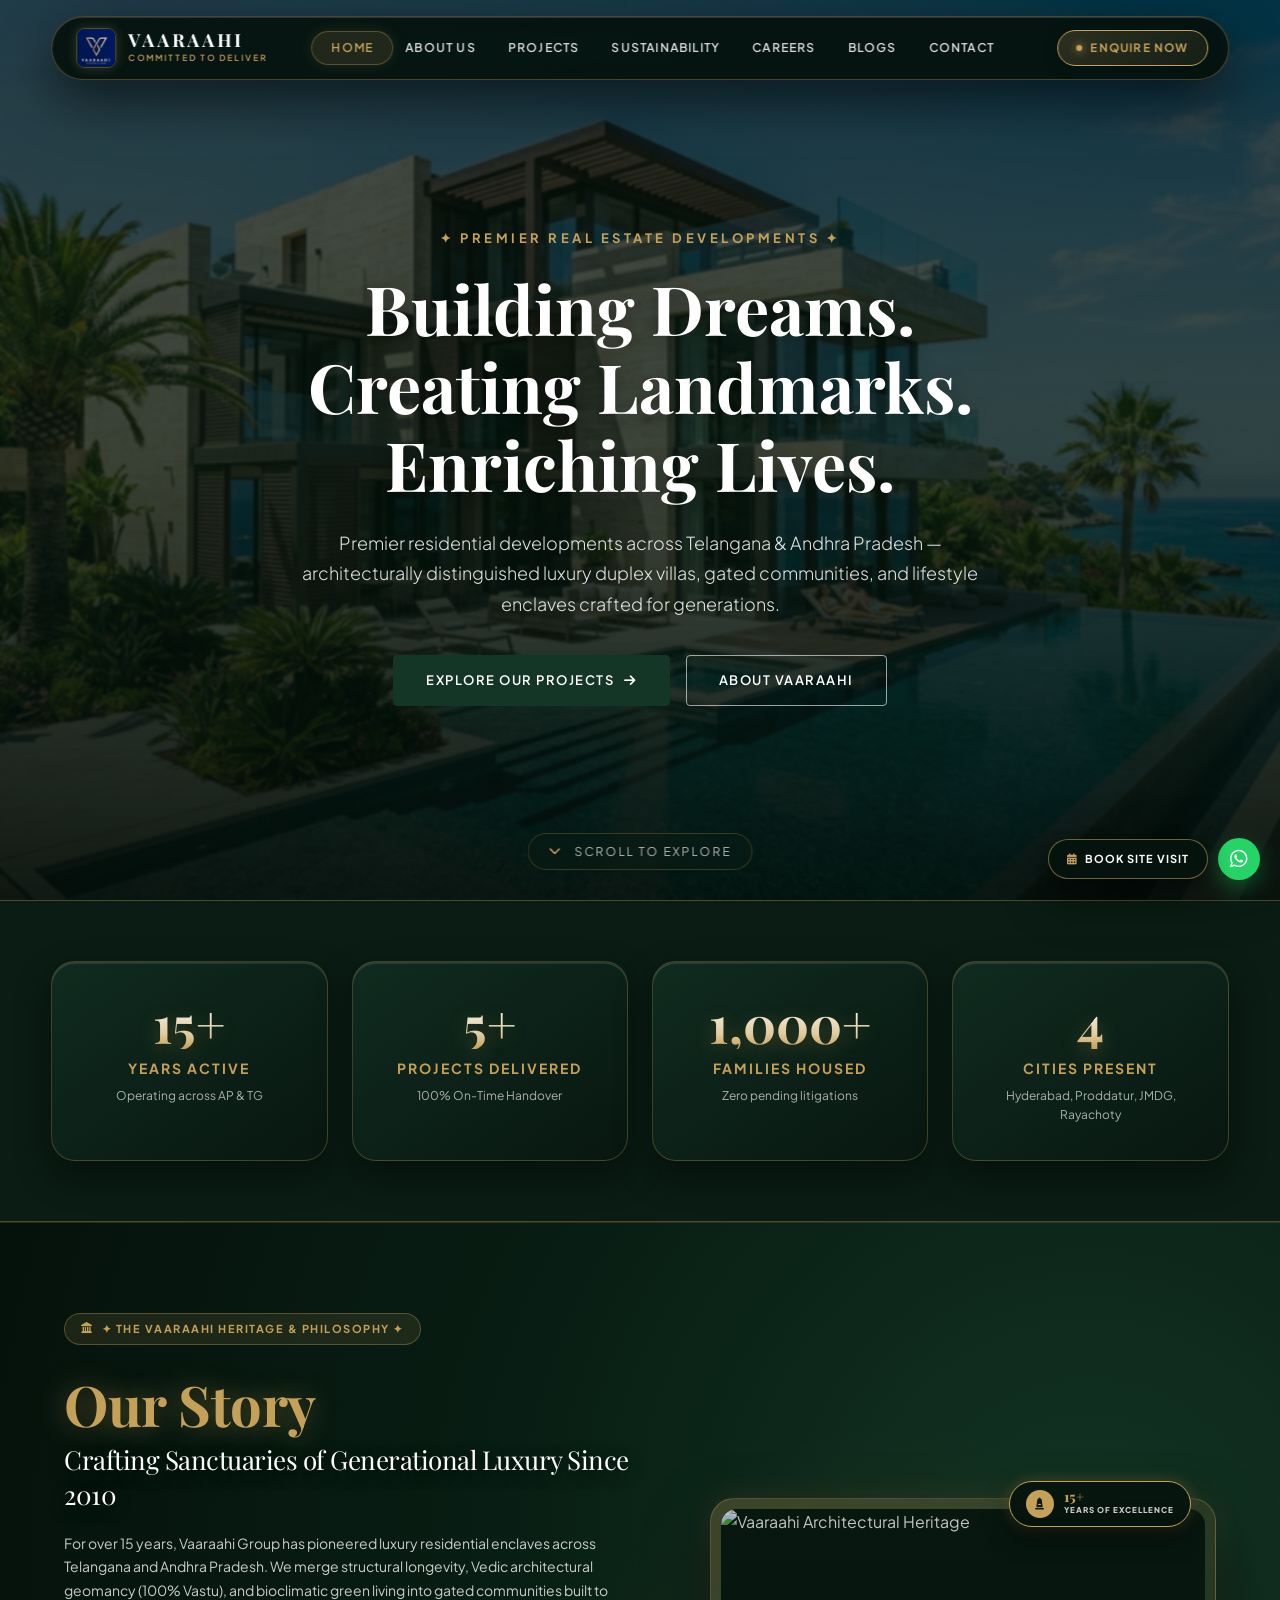
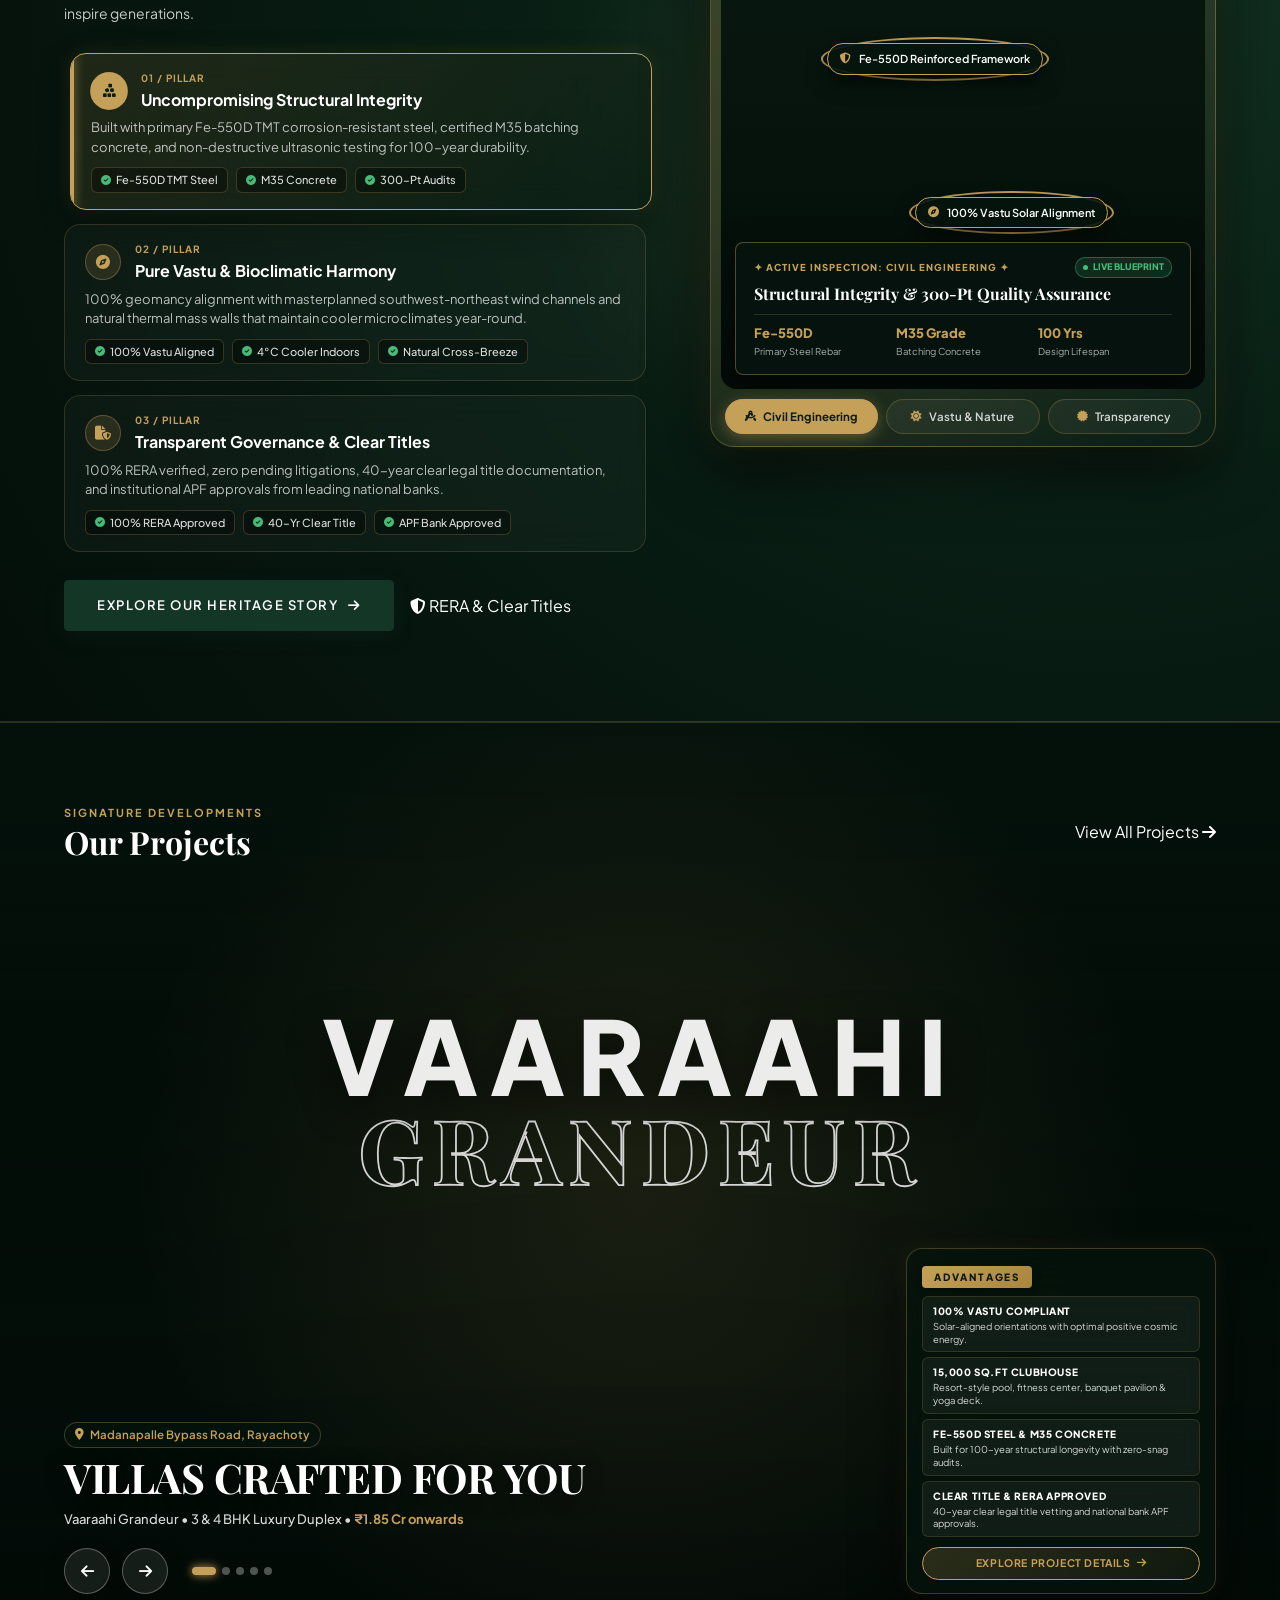
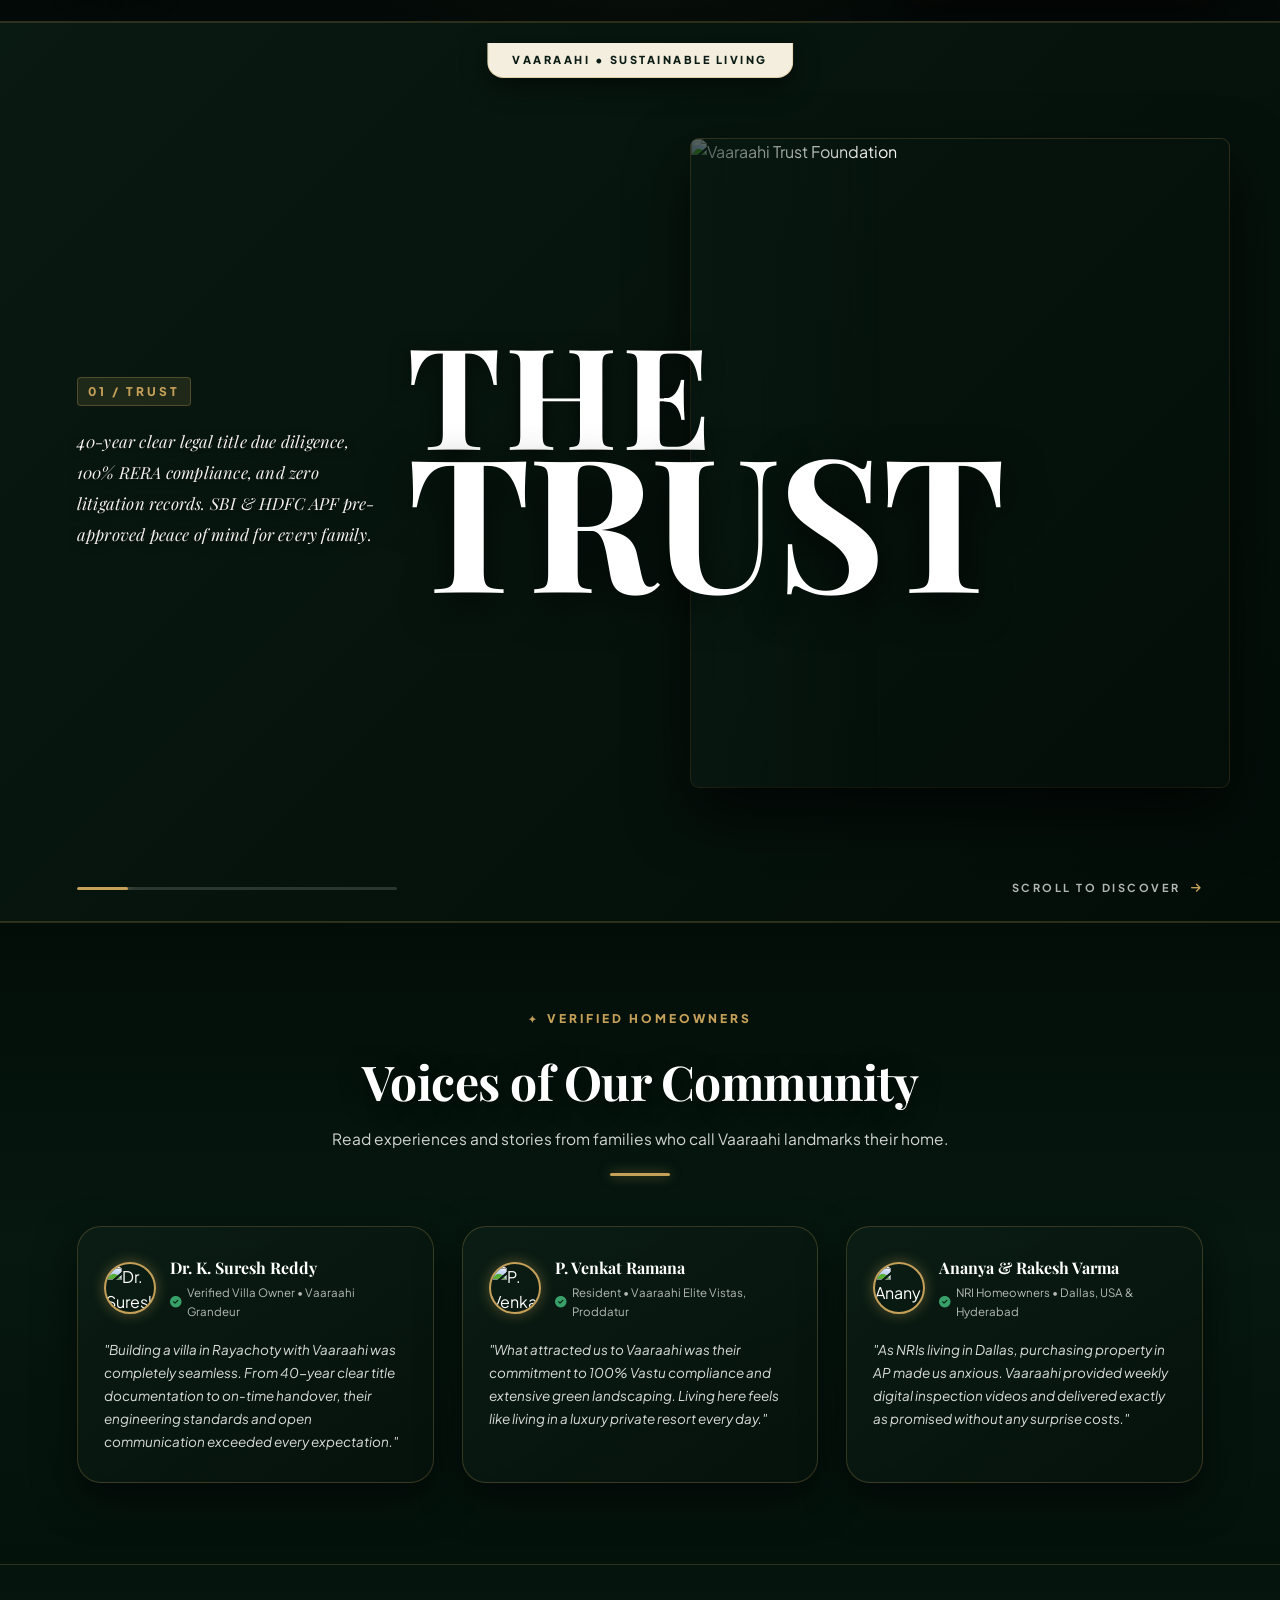
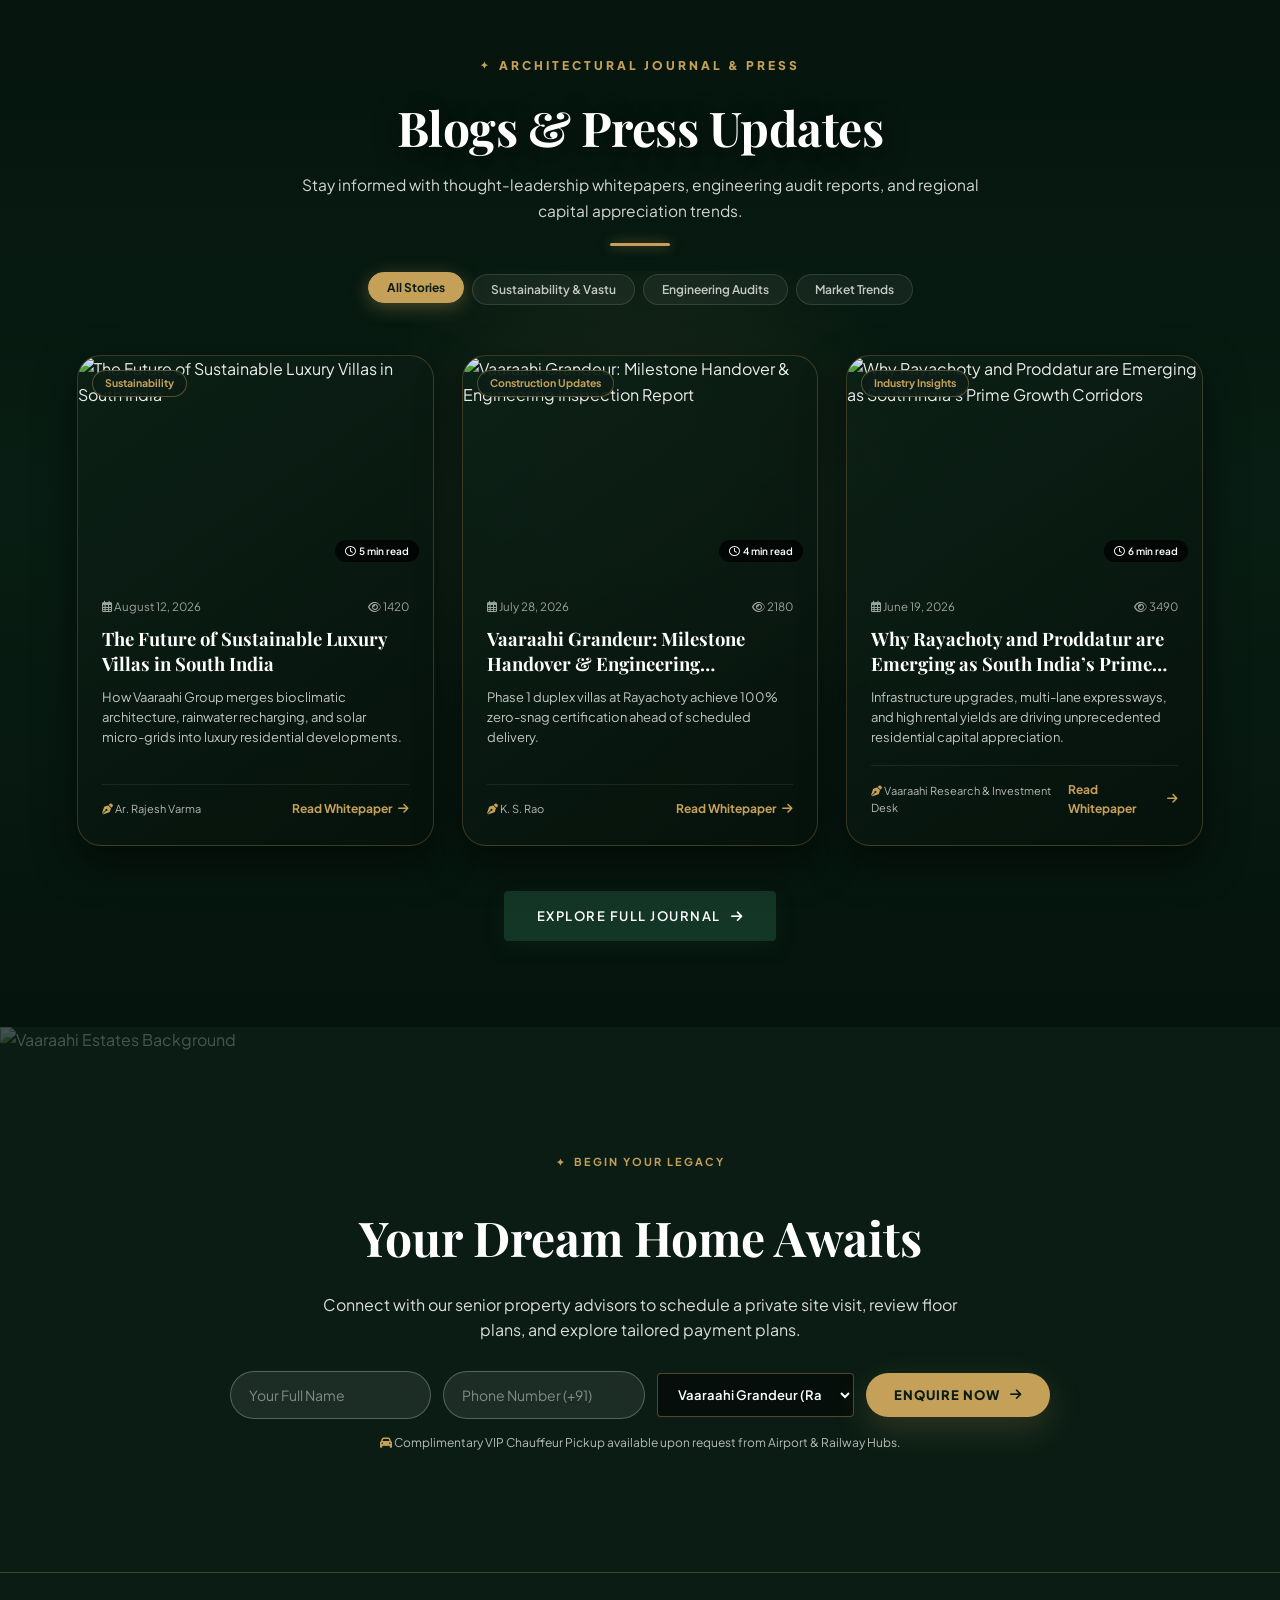
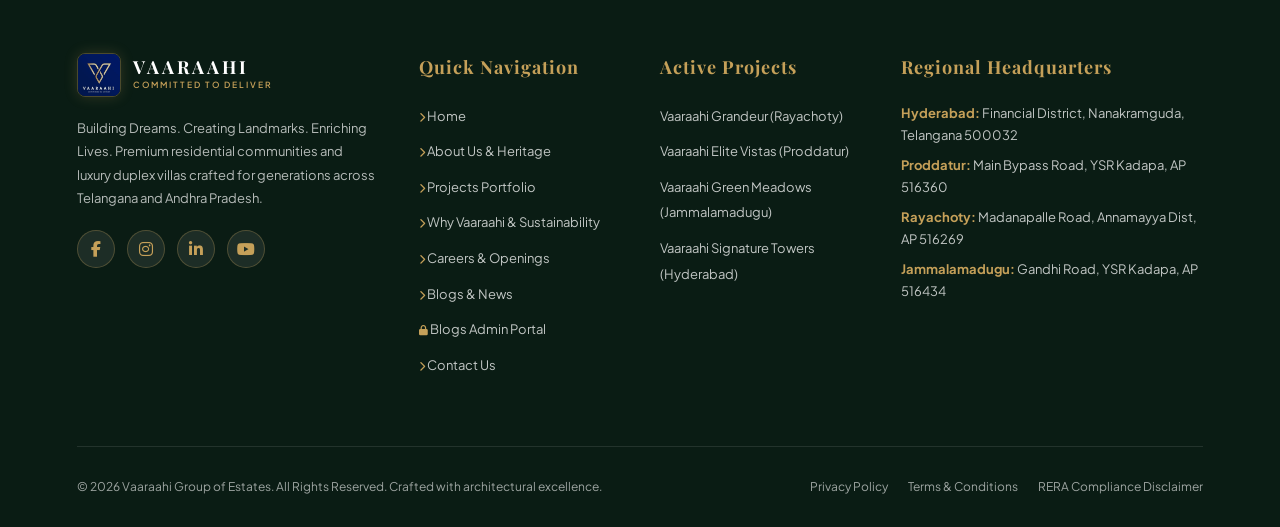
==== commit 1f281031: "feat: highlight Our Story heading with signature gold typography on index page" ====
--- a/index.html
+++ b/index.html
@@ -272,7 +272,8 @@
                     </div>
 
                     <h2 class="about-main-title">
-                        Crafting Sanctuaries of Generational Luxury Since 2010
+                        <span class="story-highlight-title">Our Story</span>
+                        <span class="story-subtitle">Crafting Sanctuaries of Generational Luxury Since 2010</span>
                     </h2>
 
                     <p class="about-lead-text">
--- a/style.css
+++ b/style.css
@@ -1065,12 +1065,13 @@
 .hero-greensiri {
     position: relative;
     width: 100%;
-    min-height: 105vh;
+    min-height: 100vh;
     display: flex;
     align-items: center;
     justify-content: center;
     padding: 130px 6% 100px;
     overflow: hidden;
+    background-color: #061810;
 }
 
 .hero-bg-wrapper {
@@ -1080,6 +1081,7 @@
     width: 100%;
     height: 100%;
     z-index: 1;
+    overflow: hidden;
 }
 
 .hero-bg-img,
@@ -1090,15 +1092,30 @@
     width: 100%;
     height: 100%;
     object-fit: cover;
+    object-position: center;
+    transition: opacity 1.6s ease-in-out, transform 6s ease-out;
+}
+
+.hero-bg-img {
+    opacity: 0.95 !important;
+    transform: scale(1.02) !important;
+    animation: heroKenBurns 18s ease-in-out infinite alternate;
+}
+
+.hero-slide-img {
     opacity: 0;
     transform: scale(1.06);
-    transition: opacity 1.6s ease-in-out, transform 6s ease-out;
-}
-
-.hero-slide-img.active,
-.hero-bg-img:only-child {
-    opacity: 1;
+}
+
+.hero-slide-img.active {
+    opacity: 0.95;
     transform: scale(1);
+    animation: heroKenBurns 14s ease-in-out infinite alternate;
+}
+
+@keyframes heroKenBurns {
+    0% { transform: scale(1.0); }
+    100% { transform: scale(1.08); }
 }
 
 .hero-overlay {
@@ -1107,8 +1124,10 @@
     left: 0;
     width: 100%;
     height: 100%;
-    background: linear-gradient(180deg, rgba(10, 28, 20, 0.75) 0%, rgba(20, 54, 38, 0.85) 100%);
+    background: linear-gradient(180deg, rgba(4, 16, 10, 0.72) 0%, rgba(6, 22, 14, 0.76) 50%, rgba(3, 12, 7, 0.94) 100%);
+    backdrop-filter: blur(1px);
     z-index: 2;
+    pointer-events: none;
 }
 
 .hero-content {
@@ -11675,5 +11694,93 @@
     }
 }
 
-
-
+/* ==========================================================================
+   28. PROJECT DETAIL: HERO GALLERY & 360 TOUR BADGE
+   ========================================================================== */
+.project-hero-gallery {
+    position: relative;
+    width: 100%;
+    height: 70vh;
+    min-height: 520px;
+    overflow: hidden;
+    background-color: #061810;
+}
+
+.gallery-main-slide {
+    width: 100%;
+    height: 100%;
+    object-fit: cover;
+    object-position: center;
+    transform: scale(1.02);
+    animation: heroKenBurns 18s ease-in-out infinite alternate;
+}
+
+.project-hero-gallery::after {
+    content: '';
+    position: absolute;
+    top: 0;
+    left: 0;
+    width: 100%;
+    height: 100%;
+    background: linear-gradient(180deg, rgba(4, 16, 10, 0.4) 0%, rgba(6, 22, 14, 0.6) 60%, rgba(3, 12, 7, 0.95) 100%);
+    pointer-events: none;
+    z-index: 2;
+}
+
+.tour-360-badge {
+    position: absolute;
+    bottom: 30px;
+    right: 6%;
+    z-index: 10;
+    background: rgba(6, 22, 14, 0.85);
+    border: 1px solid var(--color-gold);
+    color: var(--color-gold);
+    padding: 12px 24px;
+    border-radius: var(--radius-full);
+    font-size: 13px;
+    font-weight: 700;
+    backdrop-filter: blur(16px);
+    box-shadow: 0 10px 30px rgba(0, 0, 0, 0.6), 0 0 20px rgba(197, 160, 89, 0.3);
+    cursor: pointer;
+    transition: all 0.3s cubic-bezier(0.16, 1, 0.3, 1);
+    display: flex;
+    align-items: center;
+    gap: 10px;
+}
+
+.tour-360-badge:hover {
+    background: var(--color-gold);
+    color: var(--color-forest-dark);
+    box-shadow: 0 12px 35px rgba(197, 160, 89, 0.5);
+    transform: translateY(-2px);
+}
+
+/* ================= HOME: OUR STORY SECTION TITLE ================= */
+.about-main-title {
+    margin: 12px 0 20px;
+}
+
+.story-highlight-title {
+    display: block;
+    font-family: var(--font-serif);
+    font-size: clamp(38px, 4.8vw, 56px);
+    font-weight: 700;
+    line-height: 1.1;
+    color: var(--color-gold);
+    letter-spacing: -0.5px;
+    text-shadow: 0 0 28px rgba(197, 160, 89, 0.45);
+    margin-bottom: 8px;
+}
+
+.story-subtitle {
+    display: block;
+    font-family: var(--font-serif);
+    font-size: clamp(19px, 2.3vw, 26px);
+    font-weight: 400;
+    color: #FFFFFF;
+    line-height: 1.35;
+    text-shadow: 0 4px 15px rgba(0, 0, 0, 0.6);
+}
+
+
+
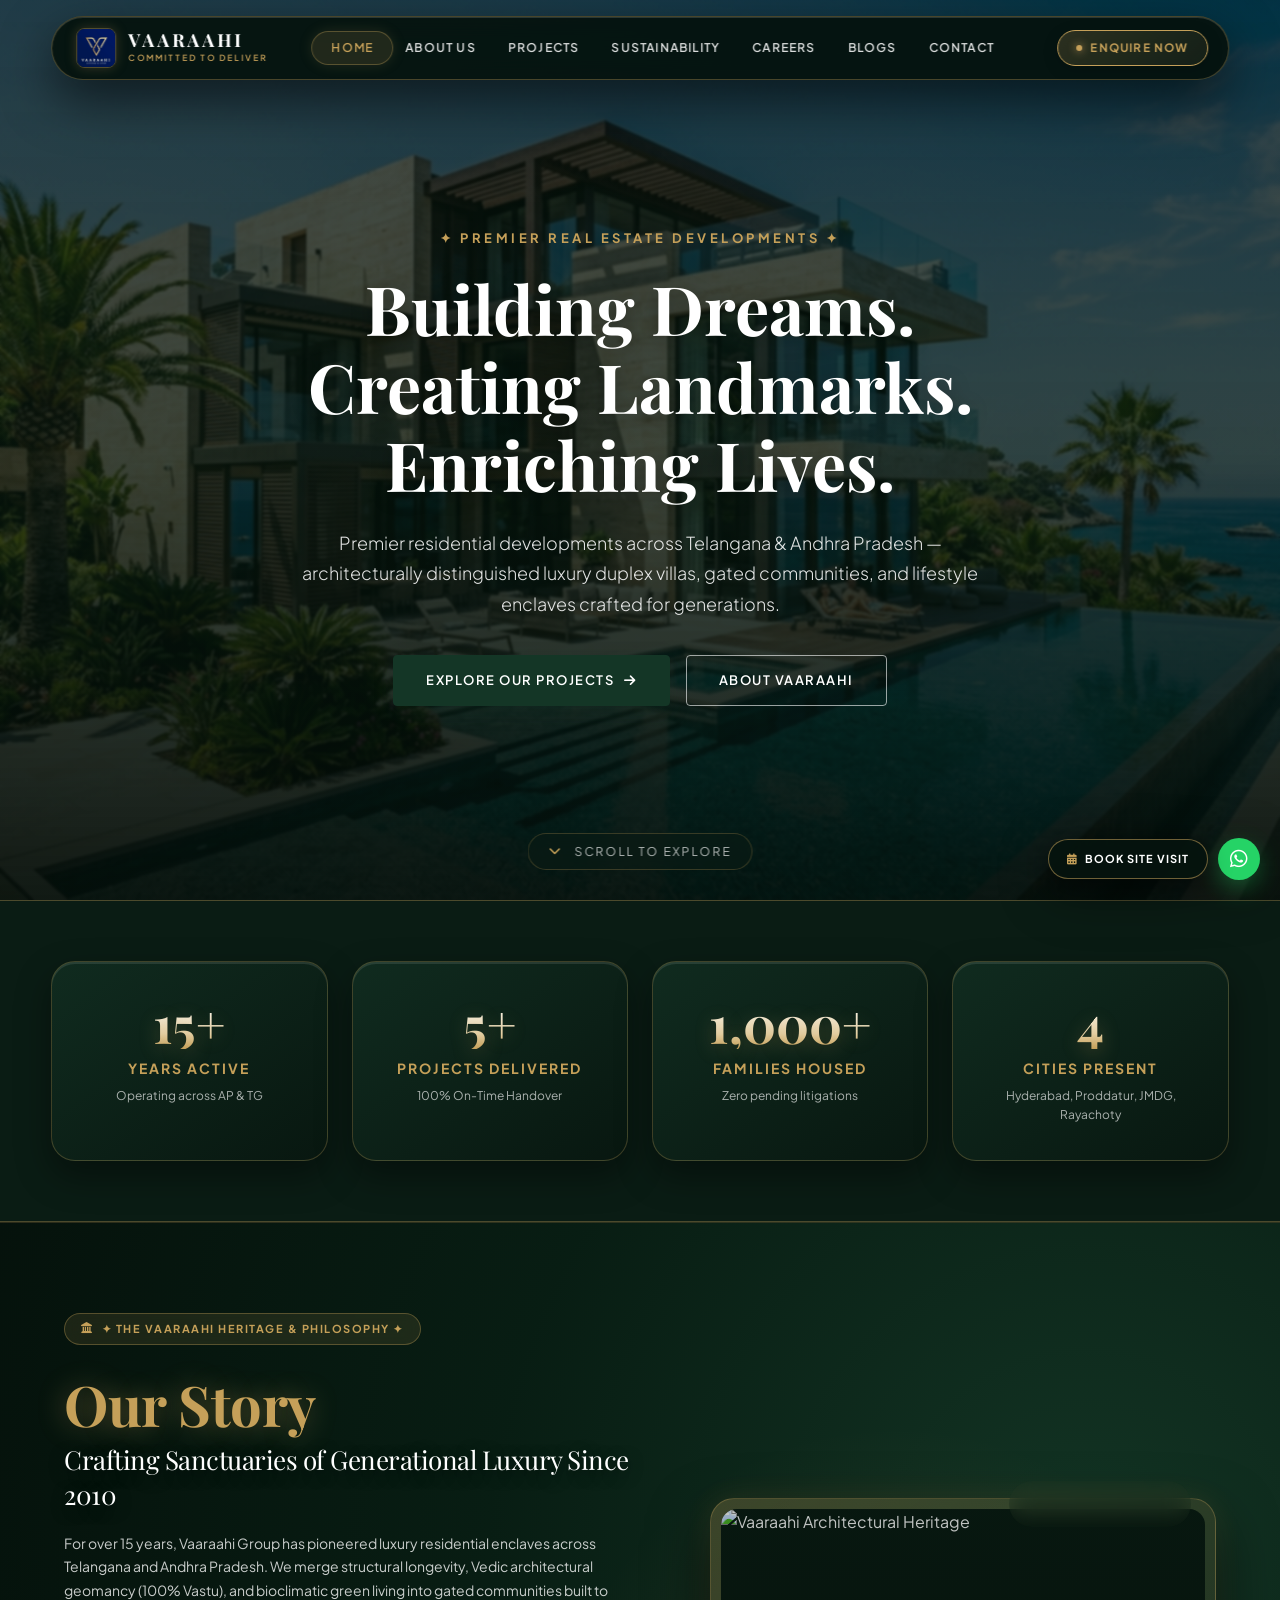
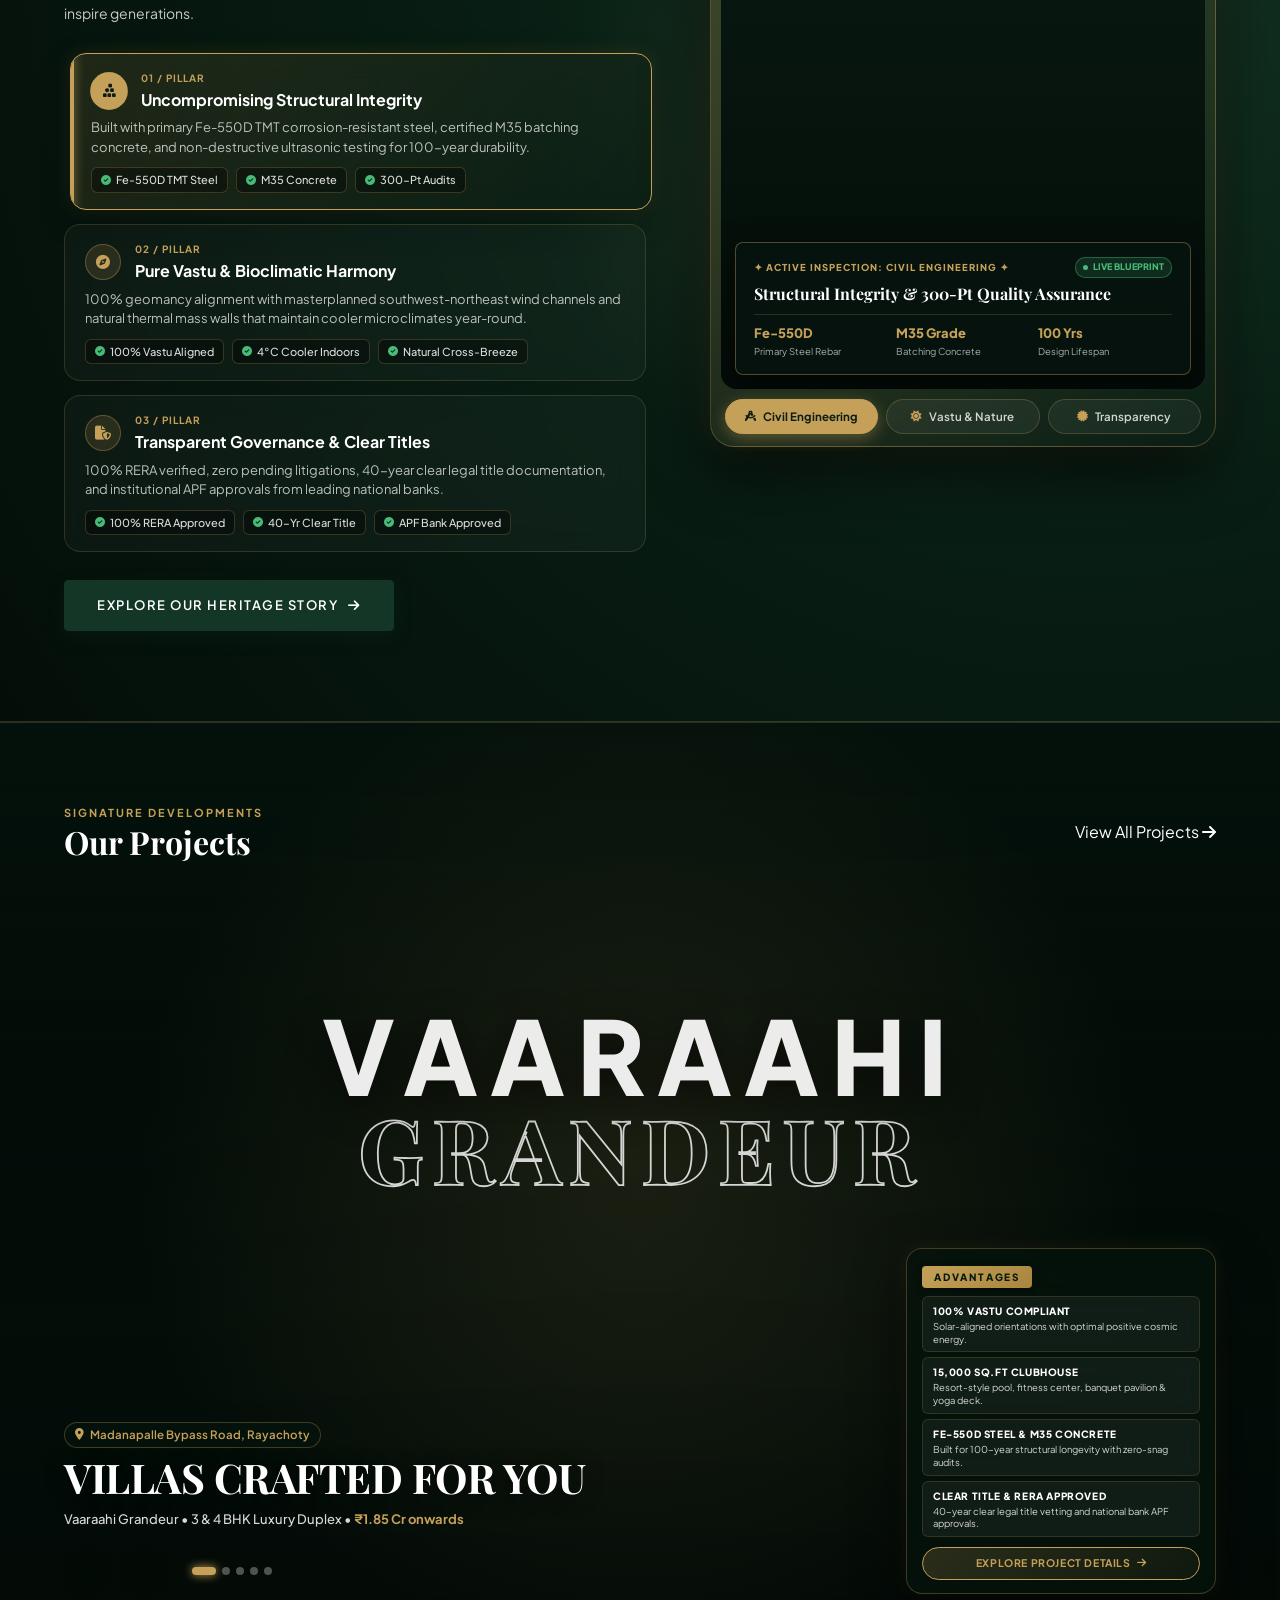
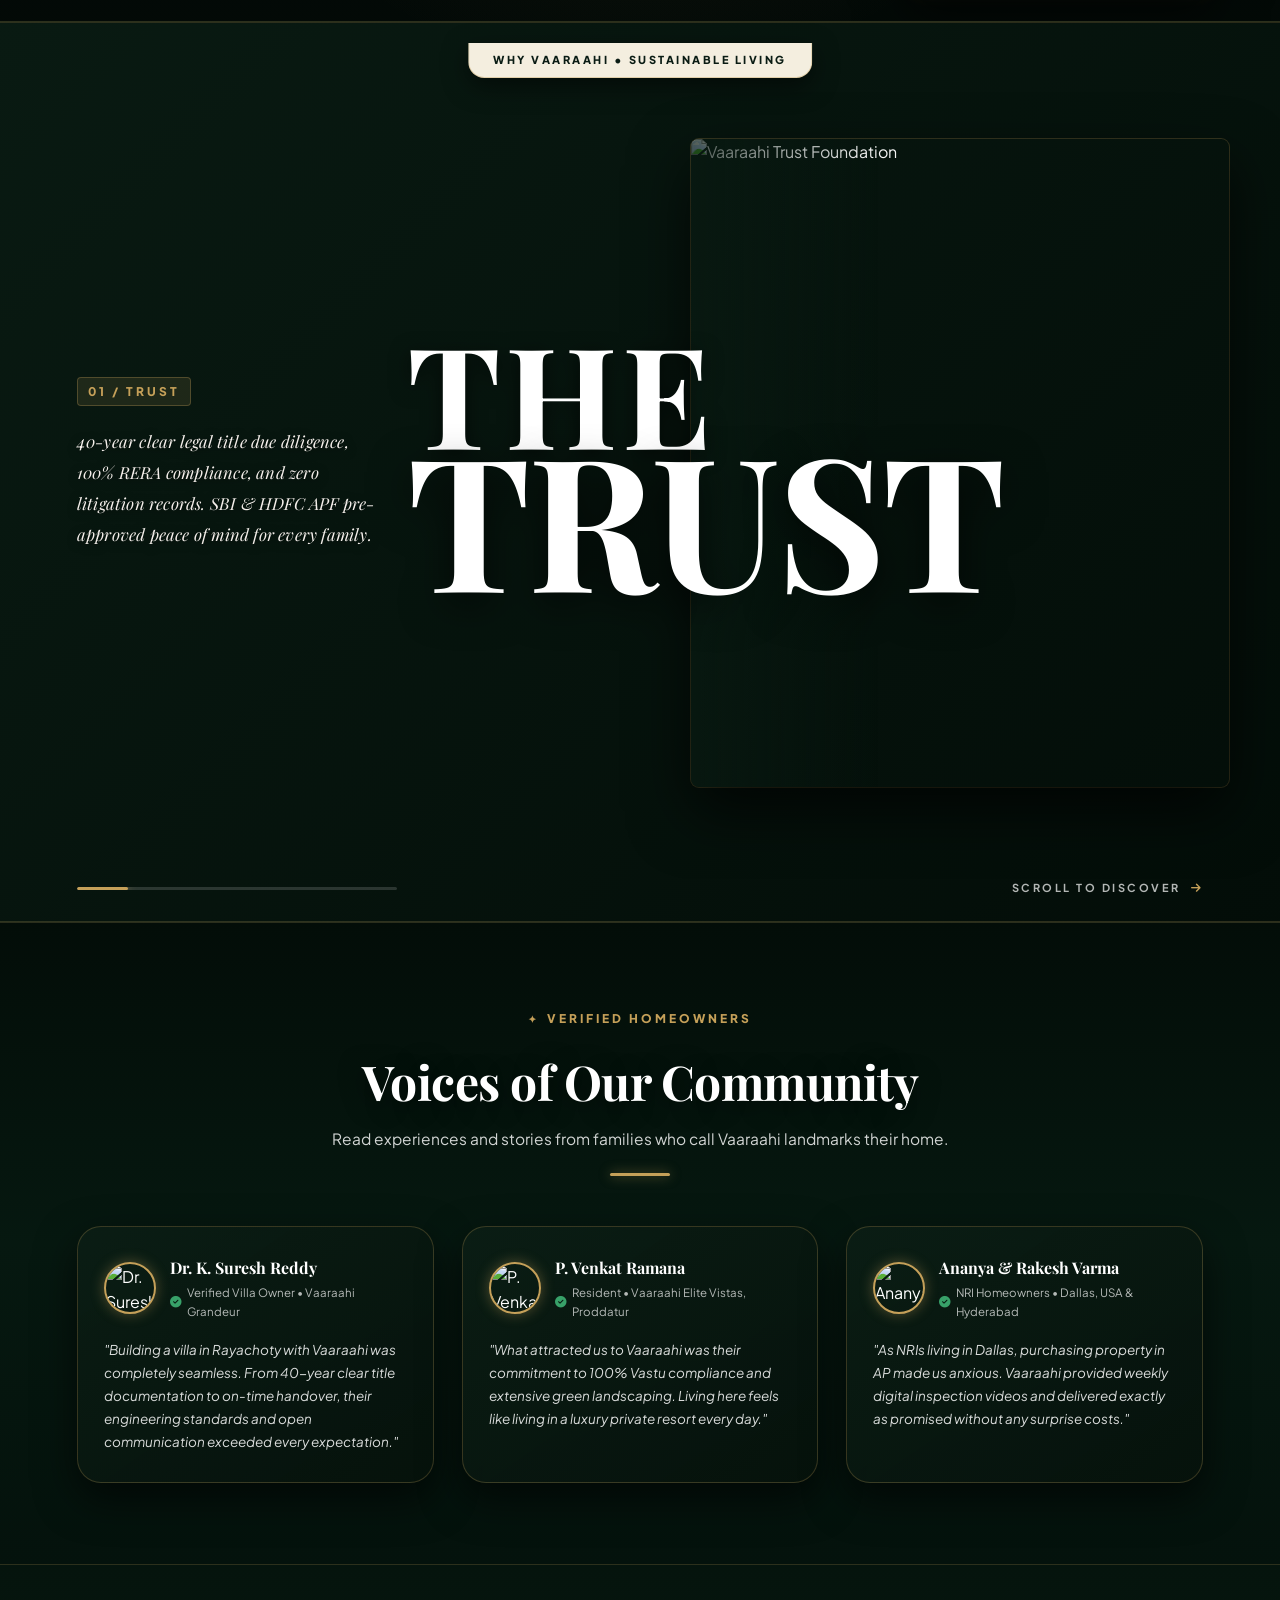
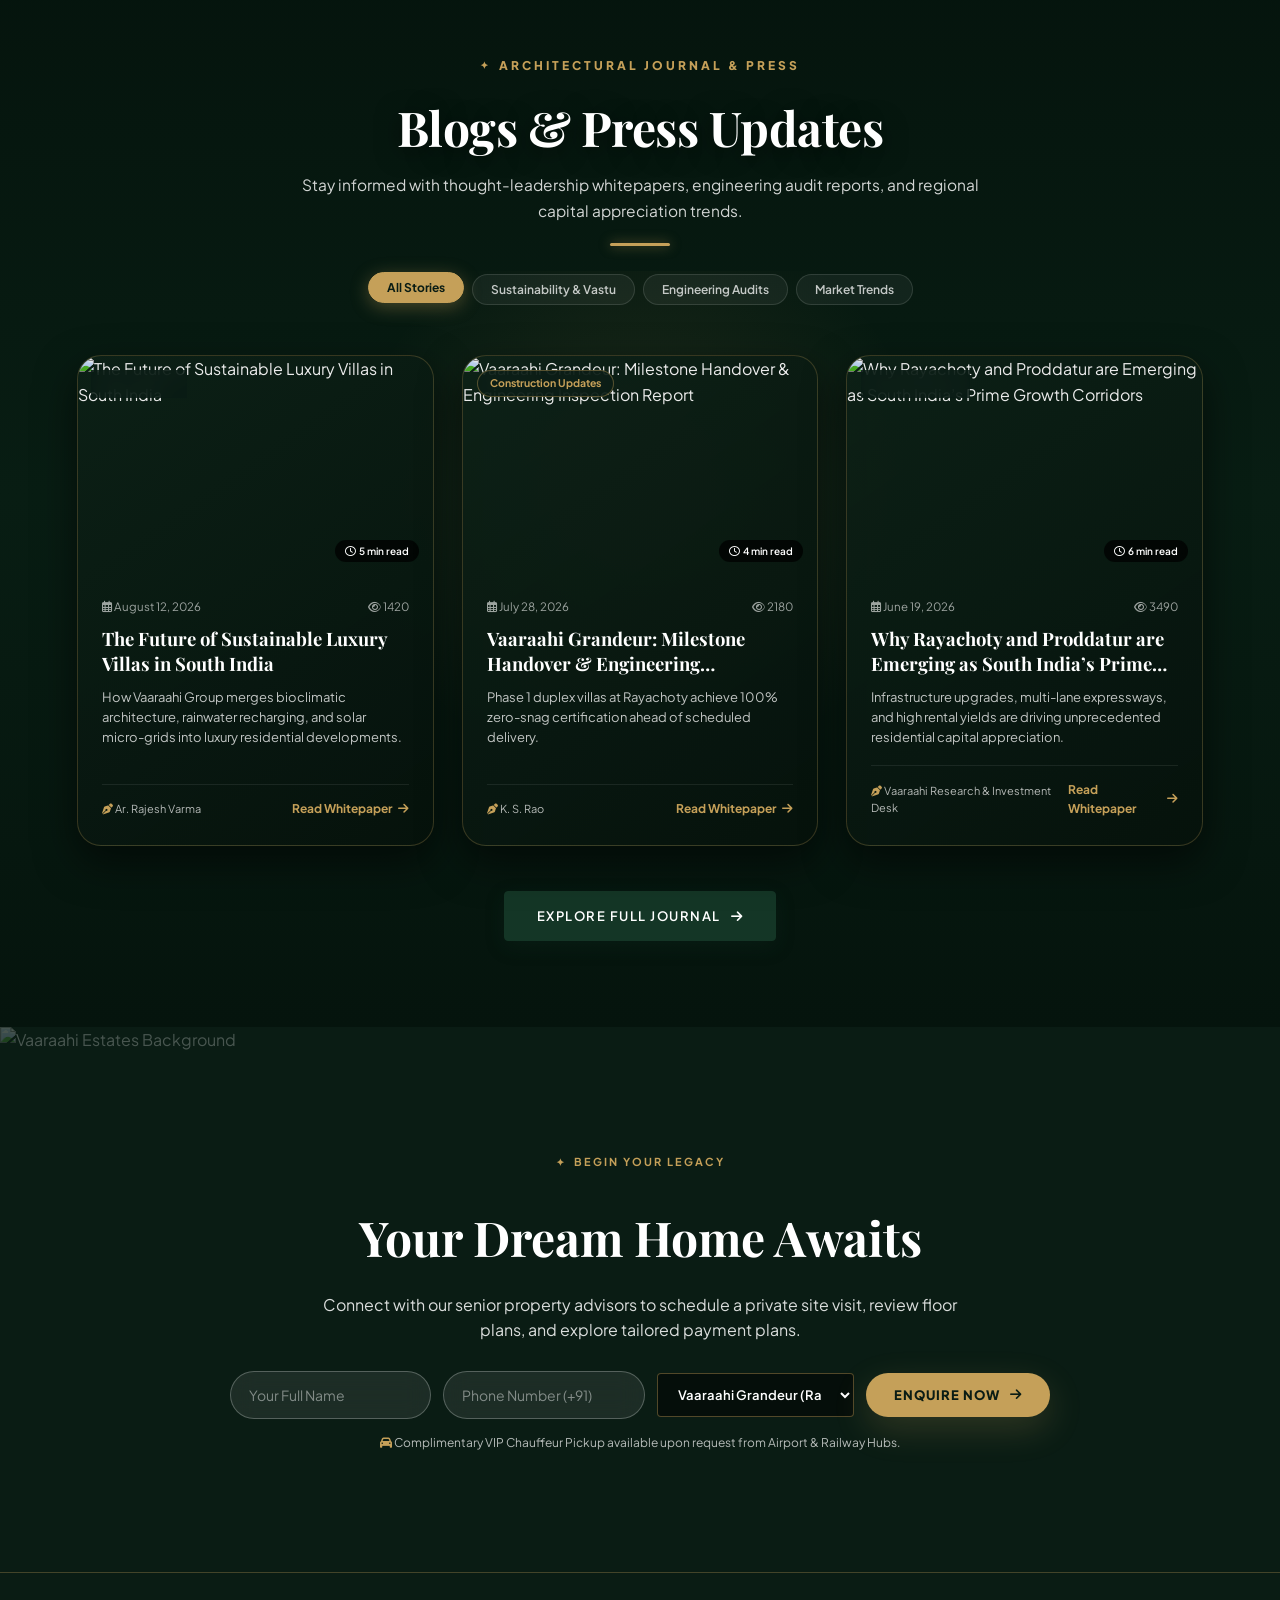
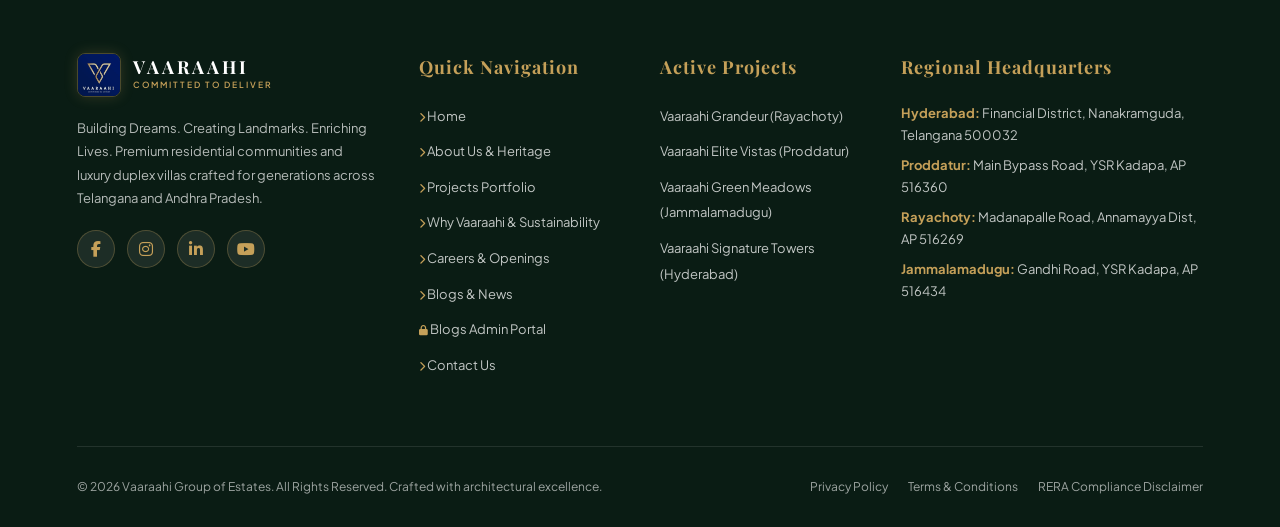
==== commit 4487a5e3: "feat: 3D revolving cylindrical showcase, dynamic multi-project engine, blog admin enhancements, and " ====
--- a/index.html
+++ b/index.html
@@ -82,8 +82,8 @@
     </nav>
 
     <!-- FULL-SCREEN SPATIAL ESTATE CONCIERGE DRAWER -->
-    <div class="spatial-drawer-overlay" id="spatialDrawer">
-        <div class="spatial-drawer-container">
+    <div class="spatial-drawer-overlay" id="spatialDrawer" data-lenis-prevent>
+        <div class="spatial-drawer-container" data-lenis-prevent>
             <div class="spatial-drawer-header">
                 <div class="drawer-brand">
                     <div class="drawer-crest"><i class="fas fa-monument"></i></div>
@@ -360,10 +360,6 @@
                             <span>Explore Our Heritage Story</span>
                             <i class="fas fa-arrow-right"></i>
                         </a>
-                        <a href="transparency.html" class="btn-luxury-ghost" data-cursor-action="LEGAL">
-                            <i class="fas fa-shield-halved"></i>
-                            <span>RERA & Clear Titles</span>
-                        </a>
                     </div>
                 </div>
 
@@ -570,7 +566,7 @@
         <section class="araku-horiz-section" id="whyVaaraahiSection">
             <!-- Brand Capsule Crest -->
             <div class="araku-brand-crest">
-                <span class="brand-crest-pill">VAARAAHI • SUSTAINABLE LIVING</span>
+                <span class="brand-crest-pill">WHY VAARAAHI • SUSTAINABLE LIVING</span>
             </div>
 
             <!-- Horizontal Viewport -->
@@ -1018,7 +1014,7 @@
                                     style="color: var(--color-gold); font-size: 10px;"></i> Careers & Openings</a></li>
                         <li><a href="blogs.html"><i class="fas fa-chevron-right"
                                     style="color: var(--color-gold); font-size: 10px;"></i> Blogs & News</a></li>
-                        <li><a href="blogs-admin.html"><i class="fas fa-lock"
+                        <li><a href="blogs-admin.html" class="no-barba"><i class="fas fa-lock"
                                     style="color: var(--color-gold); font-size: 10px;"></i> Blogs Admin Portal</a></li>
                         <li><a href="contact.html"><i class="fas fa-chevron-right"
                                     style="color: var(--color-gold); font-size: 10px;"></i> Contact Us</a></li>
--- a/style.css
+++ b/style.css
@@ -4,43 +4,43 @@
 @import url('https://fonts.googleapis.com/css2?family=Playfair+Display:ital,wght@0,400;0,500;0,600;0,700;0,800;1,400;1,600&family=Plus+Jakarta+Sans:wght@300;400;500;600;700;800&display=swap');
 
 :root {
-  /* Greensiri Color Palette */
-  --color-bg-primary: #FFFFFF;
-  --color-bg-secondary: #F8F7F4;
-  --color-bg-tertiary: #EFECE6;
-  --color-forest-dark: #0A1C14;
-  --color-forest: #143626;
-  --color-forest-light: #23523B;
-  --color-gold: #C5A059;
-  --color-gold-hover: #AA853E;
-  --color-gold-light: #F4EEDF;
-  --color-gold-glow: rgba(197, 160, 89, 0.25);
-  --color-text-main: #1C2420;
-  --color-text-muted: #5A6961;
-  --color-text-light: #FFFFFF;
-  --color-border: rgba(20, 54, 38, 0.12);
-  --color-border-gold: rgba(197, 160, 89, 0.35);
-  --color-card-bg: #FFFFFF;
-  --color-card-dark: #0D241A;
-  
-  /* Typography */
-  --font-serif: 'Playfair Display', Georgia, serif;
-  --font-sans: 'Plus Jakarta Sans', -apple-system, BlinkMacSystemFont, 'Segoe UI', Roboto, sans-serif;
-  
-  /* Radii & Shadows */
-  --radius-sm: 4px;
-  --radius-md: 8px;
-  --radius-lg: 16px;
-  --radius-xl: 24px;
-  --radius-full: 9999px;
-  --shadow-sm: 0 4px 12px rgba(0, 0, 0, 0.04);
-  --shadow-md: 0 10px 30px rgba(0, 0, 0, 0.08);
-  --shadow-lg: 0 20px 50px rgba(0, 0, 0, 0.12);
-  --shadow-gold: 0 12px 35px rgba(197, 160, 89, 0.2);
-  
-  /* Transitions */
-  --transition-smooth: all 0.4s cubic-bezier(0.16, 1, 0.3, 1);
-  --transition-fast: all 0.2s ease;
+    /* Greensiri Color Palette */
+    --color-bg-primary: #FFFFFF;
+    --color-bg-secondary: #F8F7F4;
+    --color-bg-tertiary: #EFECE6;
+    --color-forest-dark: #0A1C14;
+    --color-forest: #143626;
+    --color-forest-light: #23523B;
+    --color-gold: #C5A059;
+    --color-gold-hover: #AA853E;
+    --color-gold-light: #F4EEDF;
+    --color-gold-glow: rgba(197, 160, 89, 0.25);
+    --color-text-main: #1C2420;
+    --color-text-muted: #5A6961;
+    --color-text-light: #FFFFFF;
+    --color-border: rgba(20, 54, 38, 0.12);
+    --color-border-gold: rgba(197, 160, 89, 0.35);
+    --color-card-bg: #FFFFFF;
+    --color-card-dark: #0D241A;
+
+    /* Typography */
+    --font-serif: 'Playfair Display', Georgia, serif;
+    --font-sans: 'Plus Jakarta Sans', -apple-system, BlinkMacSystemFont, 'Segoe UI', Roboto, sans-serif;
+
+    /* Radii & Shadows */
+    --radius-sm: 4px;
+    --radius-md: 8px;
+    --radius-lg: 16px;
+    --radius-xl: 24px;
+    --radius-full: 9999px;
+    --shadow-sm: 0 4px 12px rgba(0, 0, 0, 0.04);
+    --shadow-md: 0 10px 30px rgba(0, 0, 0, 0.08);
+    --shadow-lg: 0 20px 50px rgba(0, 0, 0, 0.12);
+    --shadow-gold: 0 12px 35px rgba(197, 160, 89, 0.2);
+
+    /* Transitions */
+    --transition-smooth: all 0.4s cubic-bezier(0.16, 1, 0.3, 1);
+    --transition-fast: all 0.2s ease;
 }
 
 /* ================= RESET & BASE ================= */
@@ -78,20 +78,27 @@
     transition: var(--transition-smooth);
 }
 
-button, input, select, textarea {
+button,
+input,
+select,
+textarea {
     font-family: inherit;
 }
 
 /* ================= LENIS SMOOTH SCROLL SUPPORT ================= */
-html.lenis, html.lenis body {
+html.lenis,
+html.lenis body {
     height: auto;
 }
+
 .lenis.lenis-smooth {
     scroll-behavior: auto !important;
 }
+
 .lenis.lenis-smooth [data-lenis-prevent] {
     overscroll-behavior: contain;
 }
+
 .lenis.lenis-stopped {
     overflow: hidden;
 }
@@ -481,9 +488,20 @@
 }
 
 @keyframes ctaDotPulse {
-    0% { transform: scale(0.9); opacity: 0.7; }
-    50% { transform: scale(1.4); opacity: 1; }
-    100% { transform: scale(0.9); opacity: 0.7; }
+    0% {
+        transform: scale(0.9);
+        opacity: 0.7;
+    }
+
+    50% {
+        transform: scale(1.4);
+        opacity: 1;
+    }
+
+    100% {
+        transform: scale(0.9);
+        opacity: 0.7;
+    }
 }
 
 .nav-cta:hover {
@@ -538,6 +556,7 @@
     padding: 6px;
     z-index: 1001;
 }
+
 .mobile-toggle span {
     width: 24px;
     height: 2px;
@@ -550,9 +569,11 @@
     transform: rotate(45deg) translate(5px, 6px);
     background-color: var(--color-gold);
 }
+
 .mobile-toggle.active span:nth-child(2) {
     opacity: 0;
 }
+
 .mobile-toggle.active span:nth-child(3) {
     transform: rotate(-45deg) translate(5px, -6px);
     background-color: var(--color-gold);
@@ -817,9 +838,20 @@
 }
 
 @keyframes greenPulse {
-    0% { transform: scale(0.9); opacity: 0.7; }
-    50% { transform: scale(1.4); opacity: 1; }
-    100% { transform: scale(0.9); opacity: 0.7; }
+    0% {
+        transform: scale(0.9);
+        opacity: 0.7;
+    }
+
+    50% {
+        transform: scale(1.4);
+        opacity: 1;
+    }
+
+    100% {
+        transform: scale(0.9);
+        opacity: 0.7;
+    }
 }
 
 .concierge-box h4 {
@@ -898,12 +930,15 @@
     .nav-links-wrapper {
         display: none;
     }
+
     .mobile-toggle {
         display: flex;
     }
+
     .spatial-drawer-grid {
         grid-template-columns: 1fr;
     }
+
     .spatial-drawer-container {
         padding: 24px 20px;
     }
@@ -923,14 +958,16 @@
         align-items: flex-start;
         padding: 60px 40px;
         gap: 22px;
-        box-shadow: -10px 0 30px rgba(0,0,0,0.4);
+        box-shadow: -10px 0 30px rgba(0, 0, 0, 0.4);
         transition: right 0.4s cubic-bezier(0.16, 1, 0.3, 1);
         z-index: 1000;
         border-left: 1px solid rgba(197, 160, 89, 0.2);
     }
+
     .nav-links.open {
         right: 0;
     }
+
     .nav-links li a {
         color: #FFFFFF;
         font-size: 16px;
@@ -956,6 +993,7 @@
     color: var(--color-gold);
     margin-bottom: 12px;
 }
+
 .section-tag::before {
     content: '✦';
     font-size: 10px;
@@ -974,6 +1012,7 @@
     max-width: 780px;
     margin: 0 auto 50px;
 }
+
 .section-header-center h2 {
     font-family: var(--font-serif);
     font-size: clamp(30px, 3.8vw, 46px);
@@ -981,6 +1020,7 @@
     margin-bottom: 14px;
     line-height: 1.2;
 }
+
 .section-header-center p {
     color: var(--color-text-muted);
     font-size: clamp(15px, 1.2vw, 17px);
@@ -1005,6 +1045,7 @@
     box-shadow: 0 6px 20px rgba(20, 54, 38, 0.2);
     transition: var(--transition-smooth);
 }
+
 .btn-luxury:hover {
     background: var(--color-gold);
     border-color: var(--color-gold);
@@ -1030,6 +1071,7 @@
     cursor: pointer;
     transition: var(--transition-smooth);
 }
+
 .btn-luxury-outline:hover {
     background: #FFFFFF;
     color: var(--color-forest);
@@ -1055,6 +1097,7 @@
     box-shadow: var(--shadow-gold);
     transition: var(--transition-smooth);
 }
+
 .btn-gold:hover {
     background: var(--color-gold-hover);
     color: #FFFFFF;
@@ -1114,8 +1157,13 @@
 }
 
 @keyframes heroKenBurns {
-    0% { transform: scale(1.0); }
-    100% { transform: scale(1.08); }
+    0% {
+        transform: scale(1.0);
+    }
+
+    100% {
+        transform: scale(1.08);
+    }
 }
 
 .hero-overlay {
@@ -1156,7 +1204,7 @@
     line-height: 1.15;
     margin-bottom: 24px;
     color: #FFFFFF;
-    text-shadow: 0 4px 20px rgba(0,0,0,0.3);
+    text-shadow: 0 4px 20px rgba(0, 0, 0, 0.3);
 }
 
 .hero-subheading {
@@ -1212,8 +1260,13 @@
 }
 
 @keyframes scrollCue {
-    0% { top: -100%; }
-    100% { top: 100%; }
+    0% {
+        top: -100%;
+    }
+
+    100% {
+        top: 100%;
+    }
 }
 
 /* ================= MARQUEE RIBBON ================= */
@@ -1242,8 +1295,13 @@
 }
 
 @keyframes marqueeScroll {
-    from { transform: translateX(0); }
-    to { transform: translateX(-50%); }
+    from {
+        transform: translateX(0);
+    }
+
+    to {
+        transform: translateX(-50%);
+    }
 }
 
 /* ================= STATS RIBBON ================= */
@@ -1270,6 +1328,7 @@
     box-shadow: var(--shadow-sm);
     transition: var(--transition-smooth);
 }
+
 .stat-box:hover {
     transform: translateY(-4px);
     box-shadow: var(--shadow-md);
@@ -1302,6 +1361,7 @@
         grid-template-columns: repeat(2, 1fr);
     }
 }
+
 @media(max-width: 480px) {
     .stats-grid {
         grid-template-columns: 1fr;
@@ -1358,12 +1418,14 @@
     border-left: 4px solid var(--color-gold);
     box-shadow: var(--shadow-md);
 }
+
 .story-experience-badge h4 {
     font-family: var(--font-serif);
     font-size: 32px;
     color: var(--color-gold);
     line-height: 1;
 }
+
 .story-experience-badge p {
     font-size: 11px;
     text-transform: uppercase;
@@ -1378,6 +1440,7 @@
     margin: 24px 0;
     border-radius: 0 var(--radius-sm) var(--radius-sm) 0;
 }
+
 .story-quote-box p {
     font-family: var(--font-serif);
     font-style: italic;
@@ -1390,6 +1453,7 @@
     .split-story-grid {
         grid-template-columns: 1fr;
     }
+
     .story-visual-composition {
         margin-bottom: 40px;
     }
@@ -1425,6 +1489,7 @@
     display: flex;
     flex-direction: column;
 }
+
 .project-carousel-card:hover {
     transform: translateY(-8px);
     box-shadow: var(--shadow-lg);
@@ -1436,12 +1501,14 @@
     height: 260px;
     overflow: hidden;
 }
+
 .project-card-image-box img {
     width: 100%;
     height: 100%;
     object-fit: cover;
     transition: transform 0.8s ease;
 }
+
 .project-carousel-card:hover .project-card-image-box img {
     transform: scale(1.08);
 }
@@ -1529,6 +1596,7 @@
     align-items: center;
     gap: 6px;
 }
+
 .btn-card-link:hover {
     color: var(--color-forest);
 }
@@ -1538,6 +1606,7 @@
         grid-template-columns: repeat(2, 1fr);
     }
 }
+
 @media(max-width: 640px) {
     .projects-carousel-track {
         grid-template-columns: 1fr;
@@ -1580,9 +1649,11 @@
     align-items: center;
     gap: 8px;
 }
+
 .pillar-tab-btn i {
     color: var(--color-gold);
 }
+
 .pillar-tab-btn:hover,
 .pillar-tab-btn.active {
     background: var(--color-gold);
@@ -1590,6 +1661,7 @@
     border-color: var(--color-gold);
     box-shadow: var(--shadow-gold);
 }
+
 .pillar-tab-btn.active i {
     color: var(--color-forest-dark);
 }
@@ -1602,6 +1674,7 @@
     border-radius: var(--radius-lg);
     padding: clamp(30px, 5vw, 60px);
 }
+
 .pillar-stage-panel.active {
     display: grid;
     grid-template-columns: 1.2fr 1fr;
@@ -1615,6 +1688,7 @@
     color: #FFFFFF;
     margin-bottom: 16px;
 }
+
 .pillar-panel-content p {
     color: rgba(255, 255, 255, 0.8);
     font-size: 16px;
@@ -1628,18 +1702,21 @@
     gap: 16px;
     margin-bottom: 24px;
 }
+
 .proof-item {
     background: rgba(255, 255, 255, 0.04);
     padding: 16px;
     border-radius: var(--radius-sm);
     border-left: 2px solid var(--color-gold);
 }
+
 .proof-item strong {
     display: block;
     font-size: 14px;
     color: var(--color-gold);
     margin-bottom: 4px;
 }
+
 .proof-item span {
     font-size: 12px;
     color: rgba(255, 255, 255, 0.7);
@@ -1651,6 +1728,7 @@
     overflow: hidden;
     aspect-ratio: 4/3;
 }
+
 .pillar-panel-visual img {
     width: 100%;
     height: 100%;
@@ -1676,11 +1754,13 @@
     flex-wrap: wrap;
     gap: 20px;
 }
+
 .eco-pills {
     display: flex;
     gap: 24px;
     flex-wrap: wrap;
 }
+
 .eco-pill-item {
     display: flex;
     align-items: center;
@@ -1689,6 +1769,7 @@
     font-weight: 600;
     color: rgba(255, 255, 255, 0.9);
 }
+
 .eco-pill-item i {
     color: #48BB78;
     font-size: 18px;
@@ -1715,14 +1796,22 @@
     border: 1px solid var(--color-border);
     box-shadow: var(--shadow-sm);
 }
+
 .testimonial-card-slide.active {
     display: block;
     animation: fadeIn 0.6s ease;
 }
 
 @keyframes fadeIn {
-    from { opacity: 0; transform: translateY(10px); }
-    to { opacity: 1; transform: translateY(0); }
+    from {
+        opacity: 0;
+        transform: translateY(10px);
+    }
+
+    to {
+        opacity: 1;
+        transform: translateY(0);
+    }
 }
 
 .testimonial-quote-icon {
@@ -1760,6 +1849,7 @@
     font-weight: 700;
     color: var(--color-forest);
 }
+
 .testimonial-info p {
     font-size: 12px;
     color: var(--color-text-muted);
@@ -1771,6 +1861,7 @@
     gap: 10px;
     margin-top: 30px;
 }
+
 .testimonial-dot {
     width: 12px;
     height: 12px;
@@ -1779,6 +1870,7 @@
     cursor: pointer;
     transition: var(--transition-fast);
 }
+
 .testimonial-dot.active {
     background: var(--color-gold);
     transform: scale(1.3);
@@ -1808,6 +1900,7 @@
     display: flex;
     flex-direction: column;
 }
+
 .blog-card:hover {
     transform: translateY(-6px);
     box-shadow: var(--shadow-md);
@@ -1819,12 +1912,14 @@
     height: 220px;
     overflow: hidden;
 }
+
 .blog-card-img-wrap img {
     width: 100%;
     height: 100%;
     object-fit: cover;
     transition: transform 0.6s ease;
 }
+
 .blog-card:hover .blog-card-img-wrap img {
     transform: scale(1.06);
 }
@@ -1945,6 +2040,7 @@
     outline: none;
     width: 100%;
 }
+
 .inline-enquiry-form input:focus,
 .inline-enquiry-form select:focus {
     border-color: var(--color-gold);
@@ -1976,6 +2072,7 @@
     position: relative;
     overflow: hidden;
 }
+
 .commitment-card::before {
     content: '';
     position: absolute;
@@ -1987,11 +2084,13 @@
     transform: scaleY(0);
     transition: transform 0.3s ease;
 }
+
 .commitment-card:hover {
     transform: translateY(-6px);
     box-shadow: var(--shadow-md);
     border-color: var(--color-border-gold);
 }
+
 .commitment-card:hover::before {
     transform: scaleY(1);
 }
@@ -2001,12 +2100,14 @@
     color: var(--color-gold);
     margin-bottom: 16px;
 }
+
 .commitment-card h3 {
     font-family: var(--font-serif);
     font-size: 18px;
     color: var(--color-forest);
     margin-bottom: 10px;
 }
+
 .commitment-card p {
     font-size: 13px;
     color: var(--color-text-muted);
@@ -2018,6 +2119,7 @@
         grid-template-columns: repeat(2, 1fr);
     }
 }
+
 @media(max-width: 600px) {
     .commitments-grid {
         grid-template-columns: 1fr;
@@ -2041,12 +2143,14 @@
     transition: var(--transition-smooth);
     position: relative;
 }
+
 .value-box-3d:hover {
     background: #FFFFFF;
     transform: translateY(-8px);
     box-shadow: var(--shadow-lg);
     border-color: var(--color-border-gold);
 }
+
 .value-box-num {
     font-family: var(--font-serif);
     font-size: 44px;
@@ -2056,12 +2160,14 @@
     top: 20px;
     right: 24px;
 }
+
 .value-box-3d h3 {
     font-family: var(--font-serif);
     font-size: 22px;
     color: var(--color-forest);
     margin-bottom: 12px;
 }
+
 .value-box-3d p {
     font-size: 14px;
     color: var(--color-text-muted);
@@ -2099,6 +2205,7 @@
     transition: var(--transition-smooth);
     position: relative;
 }
+
 .process-step-node.active,
 .process-step-node:hover {
     background: var(--color-forest);
@@ -2107,6 +2214,7 @@
     box-shadow: var(--shadow-md);
     transform: translateY(-4px);
 }
+
 .process-step-node .step-num {
     font-family: var(--font-serif);
     font-size: 24px;
@@ -2114,12 +2222,14 @@
     color: var(--color-gold);
     margin-bottom: 6px;
 }
+
 .process-step-node .step-title {
     font-size: 12px;
     font-weight: 700;
     text-transform: uppercase;
     letter-spacing: 1px;
 }
+
 .process-step-node.active .step-title {
     color: #FFFFFF;
 }
@@ -2144,15 +2254,18 @@
     color: var(--color-forest);
     margin-bottom: 12px;
 }
+
 .process-card-info p {
     color: var(--color-text-muted);
     font-size: 15px;
     line-height: 1.7;
     margin-bottom: 18px;
 }
+
 .process-card-info ul {
     list-style: none;
 }
+
 .process-card-info ul li {
     font-size: 13px;
     color: var(--color-forest);
@@ -2161,6 +2274,7 @@
     align-items: center;
     gap: 8px;
 }
+
 .process-card-info ul li i {
     color: var(--color-gold);
 }
@@ -2170,6 +2284,7 @@
     overflow: hidden;
     aspect-ratio: 4/3;
 }
+
 .process-card-img img {
     width: 100%;
     height: 100%;
@@ -2180,10 +2295,12 @@
     .process-steps-track {
         grid-template-columns: repeat(3, 1fr);
     }
+
     .process-display-card {
         grid-template-columns: 1fr;
     }
 }
+
 @media(max-width: 500px) {
     .process-steps-track {
         grid-template-columns: repeat(2, 1fr);
@@ -2214,6 +2331,7 @@
     min-height: 420px;
     position: relative;
 }
+
 .leader-photo-wrap img {
     width: 100%;
     height: 100%;
@@ -2223,6 +2341,7 @@
 .leader-content {
     padding: clamp(30px, 4vw, 50px);
 }
+
 .leader-content .leader-title {
     font-size: 12px;
     font-weight: 700;
@@ -2231,12 +2350,14 @@
     text-transform: uppercase;
     margin-bottom: 6px;
 }
+
 .leader-content h3 {
     font-family: var(--font-serif);
     font-size: 32px;
     color: var(--color-forest);
     margin-bottom: 20px;
 }
+
 .leader-quote {
     font-family: var(--font-serif);
     font-style: italic;
@@ -2246,6 +2367,7 @@
     padding-left: 18px;
     margin-bottom: 20px;
 }
+
 .leader-bio {
     font-size: 15px;
     color: var(--color-text-muted);
@@ -2256,6 +2378,7 @@
     .leader-card-box {
         grid-template-columns: 1fr;
     }
+
     .leader-photo-wrap {
         height: 320px;
         min-height: auto;
@@ -2275,6 +2398,7 @@
     position: relative;
     margin-bottom: 40px;
 }
+
 .milestone-entry::before {
     content: '';
     position: absolute;
@@ -2287,6 +2411,7 @@
     border: 3px solid #FFFFFF;
     box-shadow: 0 0 0 2px var(--color-gold);
 }
+
 .milestone-year {
     font-family: var(--font-serif);
     font-size: 20px;
@@ -2294,12 +2419,14 @@
     color: var(--color-forest);
     margin-bottom: 4px;
 }
+
 .milestone-title {
     font-size: 16px;
     font-weight: 700;
     color: var(--color-gold-hover);
     margin-bottom: 6px;
 }
+
 .milestone-desc {
     font-size: 14px;
     color: var(--color-text-muted);
@@ -2334,6 +2461,7 @@
     outline: none;
     cursor: pointer;
 }
+
 .filter-select:focus {
     border-color: var(--color-gold);
 }
@@ -2345,6 +2473,7 @@
     padding: 4px;
     border: 1px solid var(--color-border);
 }
+
 .view-btn {
     padding: 8px 14px;
     border: none;
@@ -2358,6 +2487,7 @@
     align-items: center;
     gap: 6px;
 }
+
 .view-btn.active {
     background: var(--color-forest);
     color: #FFFFFF;
@@ -2369,6 +2499,7 @@
         grid-template-columns: 1fr 1fr;
     }
 }
+
 @media(max-width: 600px) {
     .projects-filter-bar {
         grid-template-columns: 1fr;
@@ -2387,6 +2518,7 @@
     border: 1px solid rgba(197, 160, 89, 0.3);
     min-height: 520px;
 }
+
 .projects-map-container.active {
     display: block;
 }
@@ -2403,6 +2535,7 @@
     transform: translate(-50%, -50%);
     z-index: 5;
 }
+
 .pin-beacon {
     width: 20px;
     height: 20px;
@@ -2412,10 +2545,19 @@
     box-shadow: 0 0 15px var(--color-gold);
     animation: beaconPulse 2s infinite;
 }
+
 @keyframes beaconPulse {
-    0% { box-shadow: 0 0 0 0 rgba(197, 160, 89, 0.7); }
-    70% { box-shadow: 0 0 0 16px rgba(197, 160, 89, 0); }
-    100% { box-shadow: 0 0 0 0 rgba(197, 160, 89, 0); }
+    0% {
+        box-shadow: 0 0 0 0 rgba(197, 160, 89, 0.7);
+    }
+
+    70% {
+        box-shadow: 0 0 0 16px rgba(197, 160, 89, 0);
+    }
+
+    100% {
+        box-shadow: 0 0 0 0 rgba(197, 160, 89, 0);
+    }
 }
 
 .pin-label {
@@ -2445,6 +2587,7 @@
     z-index: 10;
     display: none;
 }
+
 .map-preview-popup.active {
     display: block;
     animation: fadeIn 0.3s ease;
@@ -2457,6 +2600,7 @@
     min-height: 500px;
     background: var(--color-forest-dark);
 }
+
 .gallery-main-slide {
     width: 100%;
     height: 100%;
@@ -2483,6 +2627,7 @@
     z-index: 5;
     transition: var(--transition-smooth);
 }
+
 .tour-360-badge:hover {
     background: var(--color-gold);
     color: var(--color-forest-dark);
@@ -2493,6 +2638,7 @@
     color: #FFFFFF;
     padding: 28px 6%;
 }
+
 .overview-specs-grid {
     max-width: 1240px;
     margin: 0 auto;
@@ -2500,10 +2646,12 @@
     grid-template-columns: repeat(4, 1fr);
     gap: 24px;
 }
+
 .spec-item {
     border-left: 2px solid var(--color-gold);
     padding-left: 16px;
 }
+
 .spec-item span {
     font-size: 11px;
     color: rgba(255, 255, 255, 0.65);
@@ -2512,6 +2660,7 @@
     display: block;
     margin-bottom: 4px;
 }
+
 .spec-item strong {
     font-family: var(--font-serif);
     font-size: 18px;
@@ -2529,12 +2678,14 @@
     padding: 80px 6%;
     background: var(--color-bg-primary);
 }
+
 .floorplan-tabs {
     display: flex;
     justify-content: center;
     gap: 12px;
     margin-bottom: 36px;
 }
+
 .floorplan-tab-btn {
     padding: 10px 24px;
     background: var(--color-bg-secondary);
@@ -2546,6 +2697,7 @@
     cursor: pointer;
     transition: var(--transition-fast);
 }
+
 .floorplan-tab-btn.active {
     background: var(--color-forest);
     color: #FFFFFF;
@@ -2570,6 +2722,7 @@
     padding: 80px 6%;
     background: var(--color-bg-secondary);
 }
+
 .amenities-grid-12 {
     max-width: 1240px;
     margin: 0 auto;
@@ -2587,21 +2740,25 @@
     transition: transform 0.1s ease, box-shadow 0.3s ease;
     cursor: default;
 }
+
 .amenity-card-3d:hover {
     box-shadow: var(--shadow-md);
     border-color: var(--color-border-gold);
 }
+
 .amenity-icon {
     font-size: 32px;
     color: var(--color-gold);
     margin-bottom: 12px;
 }
+
 .amenity-card-3d h4 {
     font-size: 15px;
     font-weight: 700;
     color: var(--color-forest);
     margin-bottom: 6px;
 }
+
 .amenity-card-3d p {
     font-size: 12px;
     color: var(--color-text-muted);
@@ -2612,6 +2769,7 @@
         grid-template-columns: repeat(2, 1fr);
     }
 }
+
 @media(max-width: 500px) {
     .amenities-grid-12 {
         grid-template-columns: 1fr;
@@ -2630,6 +2788,7 @@
     gap: 10px;
     filter: drop-shadow(0 10px 25px rgba(0, 0, 0, 0.45));
 }
+
 .btn-floating-book {
     padding: 10px 18px;
     background: rgba(6, 20, 14, 0.94);
@@ -2649,12 +2808,14 @@
     gap: 7px;
     transition: all 0.3s cubic-bezier(0.16, 1, 0.3, 1);
 }
+
 .btn-floating-book:hover {
     background: var(--color-gold);
     color: var(--color-forest-dark);
     transform: translateY(-2px);
     box-shadow: 0 12px 30px rgba(197, 160, 89, 0.45);
 }
+
 .btn-floating-whatsapp {
     width: 42px;
     height: 42px;
@@ -2668,6 +2829,7 @@
     box-shadow: 0 8px 24px rgba(37, 211, 102, 0.35);
     transition: all 0.3s cubic-bezier(0.16, 1, 0.3, 1);
 }
+
 .btn-floating-whatsapp:hover {
     transform: scale(1.08) translateY(-2px);
     box-shadow: 0 12px 30px rgba(37, 211, 102, 0.5);
@@ -2683,10 +2845,12 @@
     z-index: 100;
     border-bottom: 1px solid rgba(197, 160, 89, 0.3);
 }
+
 .jump-links-group {
     display: inline-flex;
     gap: 16px;
 }
+
 .jump-btn {
     padding: 8px 20px;
     border-radius: var(--radius-full);
@@ -2698,6 +2862,7 @@
     text-transform: uppercase;
     border: 1px solid rgba(255, 255, 255, 0.2);
 }
+
 .jump-btn:hover,
 .jump-btn.active {
     background: var(--color-gold);
@@ -2715,6 +2880,7 @@
     border: 1px solid var(--color-border);
     box-shadow: var(--shadow-md);
 }
+
 .comparison-header {
     display: grid;
     grid-template-columns: 1.5fr 1fr 1fr;
@@ -2726,6 +2892,7 @@
     text-transform: uppercase;
     letter-spacing: 1px;
 }
+
 .comparison-header div:nth-child(2) {
     color: var(--color-gold);
 }
@@ -2738,9 +2905,11 @@
     font-size: 14px;
     align-items: center;
 }
+
 .comparison-row:nth-child(even) {
     background: var(--color-bg-secondary);
 }
+
 .check-green {
     color: #38A169;
     font-weight: 700;
@@ -2748,6 +2917,7 @@
     align-items: center;
     gap: 6px;
 }
+
 .cross-red {
     color: #E53E3E;
     font-weight: 600;
@@ -2774,25 +2944,30 @@
     transition: var(--transition-smooth);
     border-top: 4px solid var(--color-forest-light);
 }
+
 .eco-pillar-box:hover {
     transform: translateY(-6px);
     box-shadow: var(--shadow-md);
     border-top-color: var(--color-gold);
 }
+
 .eco-pillar-icon {
     font-size: 36px;
     color: var(--color-forest-light);
     margin-bottom: 16px;
 }
+
 .eco-pillar-box h3 {
     font-family: var(--font-serif);
     font-size: 24px;
     color: var(--color-forest);
     margin-bottom: 16px;
 }
+
 .eco-pillar-box ul {
     list-style: none;
 }
+
 .eco-pillar-box ul li {
     font-size: 14px;
     color: var(--color-text-muted);
@@ -2801,6 +2976,7 @@
     align-items: flex-start;
     gap: 10px;
 }
+
 .eco-pillar-box ul li i {
     color: #38A169;
     margin-top: 4px;
@@ -2833,6 +3009,7 @@
     flex-wrap: wrap;
     gap: 20px;
 }
+
 .role-card-item:hover {
     border-color: var(--color-border-gold);
     box-shadow: var(--shadow-md);
@@ -2845,11 +3022,13 @@
     color: var(--color-forest);
     margin-bottom: 8px;
 }
+
 .role-badges {
     display: flex;
     gap: 10px;
     flex-wrap: wrap;
 }
+
 .badge-role {
     font-size: 11px;
     font-weight: 700;
@@ -2862,20 +3041,26 @@
 }
 
 /* Application Modal */
+/* Universal Modal & Dialog Core */
 .modal-overlay {
     position: fixed;
     top: 0;
     left: 0;
     width: 100%;
     height: 100%;
-    background: rgba(10, 28, 20, 0.8);
-    backdrop-filter: blur(8px);
-    z-index: 9999;
+    background: rgba(4, 16, 10, 0.88);
+    backdrop-filter: blur(12px);
+    -webkit-backdrop-filter: blur(12px);
+    z-index: 99999;
     display: none;
     align-items: center;
     justify-content: center;
     padding: 20px;
-}
+    box-sizing: border-box;
+    overscroll-behavior: contain;
+    -webkit-overflow-scrolling: touch;
+}
+
 .modal-overlay.active {
     display: flex;
 }
@@ -2885,28 +3070,72 @@
     border-radius: var(--radius-lg);
     width: 100%;
     max-width: 600px;
-    max-height: 90vh;
-    overflow-y: auto;
+    max-height: 85vh;
+    overflow-y: auto !important;
+    overscroll-behavior: contain;
+    -webkit-overflow-scrolling: touch;
     padding: 40px;
     position: relative;
     box-shadow: var(--shadow-lg);
     border: 1px solid var(--color-border-gold);
 }
 
+.modal-dialog::-webkit-scrollbar,
+.career-modal-content::-webkit-scrollbar,
+.blog-reader-body::-webkit-scrollbar,
+.spatial-drawer-container::-webkit-scrollbar,
+.admin-editor-modal::-webkit-scrollbar,
+.admin-gate-card::-webkit-scrollbar,
+.admin-delete-card::-webkit-scrollbar {
+    width: 6px;
+}
+
+.modal-dialog::-webkit-scrollbar-track,
+.career-modal-content::-webkit-scrollbar-track,
+.blog-reader-body::-webkit-scrollbar-track,
+.spatial-drawer-container::-webkit-scrollbar-track,
+.admin-editor-modal::-webkit-scrollbar-track,
+.admin-gate-card::-webkit-scrollbar-track,
+.admin-delete-card::-webkit-scrollbar-track {
+    background: rgba(0, 0, 0, 0.25);
+    border-radius: 4px;
+}
+
+.modal-dialog::-webkit-scrollbar-thumb,
+.career-modal-content::-webkit-scrollbar-thumb,
+.blog-reader-body::-webkit-scrollbar-thumb,
+.spatial-drawer-container::-webkit-scrollbar-thumb,
+.admin-editor-modal::-webkit-scrollbar-thumb,
+.admin-gate-card::-webkit-scrollbar-thumb,
+.admin-delete-card::-webkit-scrollbar-thumb {
+    background: var(--color-gold);
+    border-radius: 4px;
+}
+
 .modal-close-btn {
     position: absolute;
-    top: 20px;
+    top: 18px;
     right: 20px;
     background: none;
     border: none;
-    font-size: 20px;
-    color: var(--color-text-muted);
+    font-size: 26px;
+    line-height: 1;
+    color: rgba(255, 255, 255, 0.7);
     cursor: pointer;
+    z-index: 10;
+    transition: color 0.2s ease, transform 0.2s ease;
+    padding: 4px;
+}
+
+.modal-close-btn:hover {
+    color: var(--color-gold);
+    transform: scale(1.15);
 }
 
 .form-group {
     margin-bottom: 20px;
 }
+
 .form-group label {
     display: block;
     font-size: 13px;
@@ -2914,6 +3143,7 @@
     color: var(--color-forest);
     margin-bottom: 6px;
 }
+
 .form-group input,
 .form-group select,
 .form-group textarea {
@@ -2925,6 +3155,7 @@
     background: var(--color-bg-secondary);
     outline: none;
 }
+
 .form-group input:focus,
 .form-group select:focus,
 .form-group textarea:focus {
@@ -2941,6 +3172,7 @@
     cursor: pointer;
     transition: var(--transition-fast);
 }
+
 .dropzone-box:hover {
     background: var(--color-gold-light);
 }
@@ -2962,6 +3194,7 @@
     height: 100%;
     min-height: 380px;
 }
+
 .pinned-img-box img {
     width: 100%;
     height: 100%;
@@ -2979,6 +3212,7 @@
     .blogs-hero-pinned {
         grid-template-columns: 1fr;
     }
+
     .pinned-img-box {
         height: 260px;
         min-height: auto;
@@ -3000,6 +3234,7 @@
     gap: 8px;
     flex-wrap: wrap;
 }
+
 .cat-pill {
     padding: 8px 16px;
     background: var(--color-bg-secondary);
@@ -3011,6 +3246,7 @@
     cursor: pointer;
     transition: var(--transition-fast);
 }
+
 .cat-pill.active,
 .cat-pill:hover {
     background: var(--color-forest);
@@ -3022,6 +3258,7 @@
     position: relative;
     width: 280px;
 }
+
 .search-input-wrap input {
     width: 100%;
     padding: 10px 16px 10px 38px;
@@ -3031,6 +3268,7 @@
     font-size: 13px;
     outline: none;
 }
+
 .search-input-wrap i {
     position: absolute;
     top: 50%;
@@ -3047,6 +3285,7 @@
     grid-template-columns: repeat(4, 1fr);
     gap: 20px;
 }
+
 .admin-stat-card {
     background: #FFFFFF;
     padding: 24px;
@@ -3054,6 +3293,7 @@
     border: 1px solid var(--color-border);
     box-shadow: var(--shadow-sm);
 }
+
 .admin-stat-card h4 {
     font-size: 12px;
     font-weight: 700;
@@ -3062,6 +3302,7 @@
     letter-spacing: 1px;
     margin-bottom: 6px;
 }
+
 .admin-stat-card .val {
     font-family: var(--font-serif);
     font-size: 32px;
@@ -3084,6 +3325,7 @@
     border-collapse: collapse;
     font-size: 13px;
 }
+
 .admin-table th {
     background: var(--color-bg-secondary);
     padding: 16px 20px;
@@ -3094,11 +3336,13 @@
     letter-spacing: 1px;
     border-bottom: 1px solid var(--color-border);
 }
+
 .admin-table td {
     padding: 16px 20px;
     border-bottom: 1px solid var(--color-border);
     vertical-align: middle;
 }
+
 .admin-table tr:hover {
     background: rgba(248, 247, 244, 0.7);
 }
@@ -3119,6 +3363,7 @@
     font-size: 11px;
     text-transform: uppercase;
 }
+
 .status-badge-draft {
     padding: 4px 10px;
     background: #FEF08A;
@@ -3133,6 +3378,7 @@
     display: flex;
     gap: 8px;
 }
+
 .btn-action-edit {
     padding: 6px 12px;
     background: var(--color-bg-secondary);
@@ -3141,6 +3387,7 @@
     color: var(--color-forest);
     cursor: pointer;
 }
+
 .btn-action-delete {
     padding: 6px 12px;
     background: #FEE2E2;
@@ -3189,6 +3436,7 @@
     border-left: 4px solid var(--color-forest);
     transition: var(--transition-smooth);
 }
+
 .contact-office-card:hover {
     border-left-color: var(--color-gold);
     transform: translateY(-4px);
@@ -3201,12 +3449,14 @@
     color: var(--color-forest);
     margin-bottom: 10px;
 }
+
 .contact-office-card p {
     font-size: 13px;
     color: var(--color-text-muted);
     line-height: 1.6;
     margin-bottom: 14px;
 }
+
 .office-contacts {
     font-size: 13px;
     color: var(--color-forest);
@@ -3214,6 +3464,7 @@
     flex-direction: column;
     gap: 6px;
 }
+
 .office-contacts a {
     display: flex;
     align-items: center;
@@ -3221,6 +3472,7 @@
     color: var(--color-forest);
     font-weight: 600;
 }
+
 .office-contacts a:hover {
     color: var(--color-gold);
 }
@@ -3229,6 +3481,7 @@
     .contact-layout-grid {
         grid-template-columns: 1fr;
     }
+
     .city-offices-grid {
         grid-template-columns: 1fr;
     }
@@ -3275,14 +3528,17 @@
 .footer-links-list {
     list-style: none;
 }
+
 .footer-links-list li {
     margin-bottom: 10px;
 }
+
 .footer-links-list li a {
     color: rgba(255, 255, 255, 0.75);
     font-size: 13px;
     transition: var(--transition-fast);
 }
+
 .footer-links-list li a:hover {
     color: var(--color-gold);
     padding-left: 4px;
@@ -3293,6 +3549,7 @@
     gap: 12px;
     margin-top: 20px;
 }
+
 .social-icon-link {
     width: 38px;
     height: 38px;
@@ -3305,6 +3562,7 @@
     border: 1px solid rgba(197, 160, 89, 0.3);
     transition: var(--transition-smooth);
 }
+
 .social-icon-link:hover {
     background: var(--color-gold);
     color: var(--color-forest-dark);
@@ -3322,10 +3580,12 @@
     flex-wrap: wrap;
     gap: 16px;
 }
+
 .footer-legal-links {
     display: flex;
     gap: 20px;
 }
+
 .footer-legal-links a:hover {
     color: var(--color-gold);
 }
@@ -3335,6 +3595,7 @@
         grid-template-columns: 1fr 1fr;
     }
 }
+
 @media(max-width: 600px) {
     .footer-top-grid {
         grid-template-columns: 1fr;
@@ -3363,6 +3624,7 @@
     transition: all 0.4s cubic-bezier(0.16, 1, 0.3, 1);
     pointer-events: none;
 }
+
 .toast-notice.show {
     transform: translateX(-50%) translateY(0);
     opacity: 1;
@@ -3411,12 +3673,12 @@
     z-index: 9999998;
     opacity: 0;
     margin: -18px 0 0 -18px;
-    transition: width 0.3s cubic-bezier(0.16, 1, 0.3, 1), 
-                height 0.3s cubic-bezier(0.16, 1, 0.3, 1), 
-                margin 0.3s cubic-bezier(0.16, 1, 0.3, 1),
-                background-color 0.3s ease, 
-                border-color 0.3s ease,
-                opacity 0.3s ease;
+    transition: width 0.3s cubic-bezier(0.16, 1, 0.3, 1),
+        height 0.3s cubic-bezier(0.16, 1, 0.3, 1),
+        margin 0.3s cubic-bezier(0.16, 1, 0.3, 1),
+        background-color 0.3s ease,
+        border-color 0.3s ease,
+        opacity 0.3s ease;
     display: flex;
     align-items: center;
     justify-content: center;
@@ -3447,7 +3709,9 @@
 }
 
 @media(hover: none) and (pointer: coarse) {
-    .lux-cursor, .lux-follower {
+
+    .lux-cursor,
+    .lux-follower {
         display: none !important;
     }
 }
@@ -3531,6 +3795,7 @@
     transition: transform 0.15s ease-out, box-shadow 0.3s ease;
     transform-style: preserve-3d;
 }
+
 .specular-glare {
     position: absolute;
     top: 0;
@@ -3544,6 +3809,7 @@
     mix-blend-mode: overlay;
     z-index: 5;
 }
+
 .specular-card:hover .specular-glare {
     opacity: 1;
 }
@@ -3556,6 +3822,7 @@
     position: relative;
     overflow: hidden;
 }
+
 .calc-architect-section::before {
     content: '';
     position: absolute;
@@ -3566,6 +3833,7 @@
     background: radial-gradient(circle, rgba(197, 160, 89, 0.12) 0%, transparent 70%);
     pointer-events: none;
 }
+
 .calc-console-grid {
     display: grid;
     grid-template-columns: 1.15fr 0.85fr;
@@ -3579,6 +3847,7 @@
     position: relative;
     z-index: 2;
 }
+
 .calc-mode-switch {
     display: flex;
     gap: 8px;
@@ -3588,6 +3857,7 @@
     border: 1px solid rgba(197, 160, 89, 0.2);
     margin-bottom: 30px;
 }
+
 .calc-mode-btn {
     flex: 1;
     padding: 10px 18px;
@@ -3604,31 +3874,37 @@
     justify-content: center;
     gap: 8px;
 }
+
 .calc-mode-btn.active {
     background: var(--color-gold);
     color: var(--color-forest-dark);
     box-shadow: 0 4px 15px rgba(197, 160, 89, 0.35);
 }
+
 .calc-input-group {
     margin-bottom: 24px;
 }
+
 .calc-label-row {
     display: flex;
     justify-content: space-between;
     align-items: center;
     margin-bottom: 10px;
 }
+
 .calc-label-row label {
     font-size: 14px;
     font-weight: 500;
     color: rgba(255, 255, 255, 0.85);
 }
+
 .calc-val-display {
     font-family: var(--font-serif);
     font-size: 18px;
     color: var(--color-gold);
     font-weight: 700;
 }
+
 .calc-range-slider {
     width: 100%;
     height: 6px;
@@ -3638,6 +3914,7 @@
     border-radius: 4px;
     outline: none;
 }
+
 .calc-range-slider::-webkit-slider-thumb {
     -webkit-appearance: none;
     appearance: none;
@@ -3650,9 +3927,11 @@
     border: 2px solid #FFFFFF;
     transition: transform 0.1s ease;
 }
+
 .calc-range-slider::-webkit-slider-thumb:hover {
     transform: scale(1.2);
 }
+
 .calc-result-box {
     background: rgba(0, 0, 0, 0.25);
     border: 1px solid rgba(197, 160, 89, 0.2);
@@ -3662,11 +3941,13 @@
     flex-direction: column;
     justify-content: space-between;
 }
+
 .calc-hero-stat {
     text-align: center;
     padding-bottom: 24px;
     border-bottom: 1px solid rgba(255, 255, 255, 0.08);
 }
+
 .calc-hero-stat .stat-label {
     font-size: 12px;
     text-transform: uppercase;
@@ -3674,24 +3955,28 @@
     color: var(--color-gold);
     margin-bottom: 6px;
 }
+
 .calc-hero-stat .stat-number {
     font-family: var(--font-serif);
     font-size: clamp(32px, 4vw, 44px);
     font-weight: 700;
     color: #FFFFFF;
 }
+
 .calc-breakdown-list {
     margin: 20px 0;
     display: flex;
     flex-direction: column;
     gap: 12px;
 }
+
 .calc-breakdown-item {
     display: flex;
     justify-content: space-between;
     font-size: 13px;
     color: rgba(255, 255, 255, 0.75);
 }
+
 .calc-breakdown-item strong {
     color: #FFFFFF;
 }
@@ -3701,6 +3986,7 @@
     padding: 90px 6%;
     background: var(--color-bg-secondary);
 }
+
 .bioclimatic-viewer-wrap {
     display: grid;
     grid-template-columns: 1.25fr 0.75fr;
@@ -3712,6 +3998,7 @@
     overflow: hidden;
     margin-top: 40px;
 }
+
 .bioclimatic-canvas-area {
     position: relative;
     background: #0D241A;
@@ -3721,6 +4008,7 @@
     justify-content: center;
     overflow: hidden;
 }
+
 .bioclimatic-canvas-area img {
     width: 100%;
     height: 100%;
@@ -3728,6 +4016,7 @@
     opacity: 0.85;
     transition: transform 0.6s cubic-bezier(0.16, 1, 0.3, 1);
 }
+
 .bioclimatic-hotspot-pin {
     position: absolute;
     width: 34px;
@@ -3746,6 +4035,7 @@
     transition: transform 0.3s cubic-bezier(0.16, 1, 0.3, 1), background-color 0.2s ease;
     z-index: 10;
 }
+
 .bioclimatic-hotspot-pin::after {
     content: '';
     position: absolute;
@@ -3757,17 +4047,21 @@
     border-radius: 50%;
     animation: radarWave 2s infinite cubic-bezier(0.2, 0.6, 0.35, 1);
 }
-.bioclimatic-hotspot-pin:hover, .bioclimatic-hotspot-pin.active {
+
+.bioclimatic-hotspot-pin:hover,
+.bioclimatic-hotspot-pin.active {
     transform: scale(1.3);
     background: #FFFFFF;
     color: var(--color-forest);
 }
+
 .bioclimatic-info-panel {
     padding: 40px;
     display: flex;
     flex-direction: column;
     justify-content: space-between;
 }
+
 .bioclimatic-gauge-bar {
     margin-top: 20px;
     background: rgba(20, 54, 38, 0.08);
@@ -3775,6 +4069,7 @@
     height: 8px;
     overflow: hidden;
 }
+
 .bioclimatic-gauge-fill {
     height: 100%;
     background: linear-gradient(90deg, var(--color-forest), var(--color-gold));
@@ -3794,6 +4089,7 @@
     margin-top: 40px;
     user-select: none;
 }
+
 .before-after-img-wrap {
     position: absolute;
     top: 0;
@@ -3801,12 +4097,14 @@
     width: 100%;
     height: 100%;
 }
+
 .before-after-img-wrap.after-wrap {
     width: 50%;
     overflow: hidden;
     z-index: 2;
     border-right: 2px solid var(--color-gold);
 }
+
 .before-after-img-wrap img {
     position: absolute;
     top: 0;
@@ -3816,6 +4114,7 @@
     object-fit: cover;
     max-width: none;
 }
+
 .before-after-handle {
     position: absolute;
     top: 0;
@@ -3839,9 +4138,11 @@
     z-index: 10;
     transition: transform 0.2s ease;
 }
+
 .before-after-handle:hover {
     transform: translateX(-50%) scale(1.15);
 }
+
 .before-after-badge {
     position: absolute;
     bottom: 24px;
@@ -3857,14 +4158,21 @@
     text-transform: uppercase;
     z-index: 5;
 }
-.badge-before { right: 24px; }
-.badge-after { left: 24px; }
+
+.badge-before {
+    right: 24px;
+}
+
+.badge-after {
+    left: 24px;
+}
 
 /* ================= 4. INTERACTIVE REGIONAL CONNECTIVITY & DRIVE-TIME RADAR ================= */
 .radar-hub-section {
     padding: 90px 6%;
     background: #FFFFFF;
 }
+
 .radar-console-wrap {
     display: grid;
     grid-template-columns: 0.9fr 1.1fr;
@@ -3876,12 +4184,14 @@
     box-shadow: var(--shadow-md);
     margin-top: 40px;
 }
+
 .radar-destinations-list {
     display: flex;
     flex-direction: column;
     gap: 12px;
     margin-top: 20px;
 }
+
 .radar-dest-card {
     display: flex;
     align-items: center;
@@ -3893,11 +4203,14 @@
     cursor: pointer;
     transition: var(--transition-fast);
 }
-.radar-dest-card:hover, .radar-dest-card.active {
+
+.radar-dest-card:hover,
+.radar-dest-card.active {
     border-color: var(--color-gold);
     background: var(--color-gold-light);
     transform: translateX(4px);
 }
+
 .radar-screen-canvas {
     position: relative;
     background: #0A1C14;
@@ -3909,15 +4222,29 @@
     overflow: hidden;
     border: 1px solid rgba(197, 160, 89, 0.3);
 }
+
 .radar-concentric-circle {
     position: absolute;
     border: 1px dashed rgba(197, 160, 89, 0.2);
     border-radius: 50%;
     pointer-events: none;
 }
-.radar-concentric-circle:nth-child(1) { width: 120px; height: 120px; }
-.radar-concentric-circle:nth-child(2) { width: 220px; height: 220px; }
-.radar-concentric-circle:nth-child(3) { width: 320px; height: 320px; }
+
+.radar-concentric-circle:nth-child(1) {
+    width: 120px;
+    height: 120px;
+}
+
+.radar-concentric-circle:nth-child(2) {
+    width: 220px;
+    height: 220px;
+}
+
+.radar-concentric-circle:nth-child(3) {
+    width: 320px;
+    height: 320px;
+}
+
 .radar-sweep-beam {
     position: absolute;
     width: 360px;
@@ -3927,13 +4254,27 @@
     animation: radarRotate 4s linear infinite;
     pointer-events: none;
 }
+
 @keyframes radarRotate {
-    from { transform: rotate(0deg); }
-    to { transform: rotate(360deg); }
-}
+    from {
+        transform: rotate(0deg);
+    }
+
+    to {
+        transform: rotate(360deg);
+    }
+}
+
 @keyframes radarWave {
-    0% { transform: scale(1); opacity: 0.9; }
-    100% { transform: scale(2.2); opacity: 0; }
+    0% {
+        transform: scale(1);
+        opacity: 0.9;
+    }
+
+    100% {
+        transform: scale(2.2);
+        opacity: 0;
+    }
 }
 
 /* ================= 5. INTERACTIVE 300-POINT ZERO-SNAG VERIFIER ================= */
@@ -3945,6 +4286,7 @@
     padding: 36px;
     margin-top: 30px;
 }
+
 .verifier-category-nav {
     display: flex;
     gap: 12px;
@@ -3952,6 +4294,7 @@
     padding-bottom: 16px;
     overflow-x: auto;
 }
+
 .verifier-cat-btn {
     padding: 10px 20px;
     background: none;
@@ -3964,17 +4307,20 @@
     transition: var(--transition-fast);
     white-space: nowrap;
 }
+
 .verifier-cat-btn.active {
     background: var(--color-forest);
     color: #FFFFFF;
     border-color: var(--color-forest);
 }
+
 .verifier-check-grid {
     display: grid;
     grid-template-columns: repeat(auto-fill, minmax(280px, 1fr));
     gap: 16px;
     margin-top: 24px;
 }
+
 .verifier-check-item {
     display: flex;
     align-items: flex-start;
@@ -3984,6 +4330,7 @@
     border-radius: var(--radius-md);
     border-left: 3px solid var(--color-gold);
 }
+
 .verifier-check-item i {
     color: #2E7D32;
     font-size: 18px;
@@ -3992,6 +4339,7 @@
 
 /* Responsive adjustments */
 @media(max-width: 992px) {
+
     .calc-console-grid,
     .bioclimatic-viewer-wrap,
     .radar-console-wrap {
@@ -4011,6 +4359,7 @@
     position: relative;
     overflow: hidden;
 }
+
 .villa-3d-stage-section::before {
     content: '';
     position: absolute;
@@ -4088,7 +4437,7 @@
     align-items: center;
     gap: 8px;
     z-index: 3;
-    box-shadow: 0 4px 15px rgba(0,0,0,0.5);
+    box-shadow: 0 4px 15px rgba(0, 0, 0, 0.5);
 }
 
 .bim-canvas-level-badge i {
@@ -4197,6 +4546,7 @@
 .villa-3d-floor-layer.active .floor-layer-meta span {
     color: var(--color-gold);
 }
+
 .floor-layer-icon {
     width: 44px;
     height: 44px;
@@ -4210,12 +4560,14 @@
     font-size: 18px;
     flex-shrink: 0;
 }
+
 .floor-layer-meta h4 {
     font-family: var(--font-serif);
     font-size: 15px;
     color: #FFFFFF;
     margin-bottom: 2px;
 }
+
 .floor-layer-meta span {
     font-size: 11px;
     color: var(--color-gold);
@@ -4236,6 +4588,7 @@
     z-index: 10;
     pointer-events: none;
 }
+
 .hud-badge {
     pointer-events: auto;
     background: rgba(10, 28, 20, 0.85);
@@ -4248,6 +4601,7 @@
     font-weight: 700;
     backdrop-filter: blur(8px);
 }
+
 .hud-action-btn {
     pointer-events: auto;
     background: var(--color-gold);
@@ -4264,6 +4618,7 @@
     align-items: center;
     gap: 8px;
 }
+
 .hud-action-btn:hover {
     transform: scale(1.08);
     background: #FFFFFF;
@@ -4284,6 +4639,7 @@
     border-radius: var(--radius-full);
     backdrop-filter: blur(12px);
 }
+
 .layer-pill-btn {
     background: transparent;
     border: none;
@@ -4296,7 +4652,9 @@
     transition: var(--transition-fast);
     white-space: nowrap;
 }
-.layer-pill-btn:hover, .layer-pill-btn.active {
+
+.layer-pill-btn:hover,
+.layer-pill-btn.active {
     background: var(--color-gold);
     color: var(--color-forest-dark);
     box-shadow: 0 0 12px rgba(197, 160, 89, 0.6);
@@ -4338,6 +4696,7 @@
     position: relative;
     overflow: hidden;
 }
+
 .cylinder-3d-stage {
     perspective: 1200px;
     perspective-origin: 50% 50%;
@@ -4349,6 +4708,7 @@
     justify-content: center;
     position: relative;
 }
+
 .cylinder-3d-carousel-ring {
     position: relative;
     width: 320px;
@@ -4356,6 +4716,7 @@
     transform-style: preserve-3d;
     transition: transform 0.3s cubic-bezier(0.16, 1, 0.3, 1);
 }
+
 .cylinder-3d-card {
     position: absolute;
     top: 0;
@@ -4371,11 +4732,13 @@
     transition: filter 0.3s ease, border-color 0.3s ease;
     cursor: pointer;
 }
+
 .cylinder-3d-card img {
     width: 100%;
     height: 60%;
     object-fit: cover;
 }
+
 .cylinder-3d-card-body {
     padding: 20px;
     background: linear-gradient(180deg, rgba(10, 28, 20, 0.9) 0%, rgba(6, 18, 13, 0.98) 100%);
@@ -4384,6 +4747,7 @@
     flex-direction: column;
     justify-content: space-between;
 }
+
 .cylinder-3d-card:hover {
     border-color: var(--color-gold);
     box-shadow: 0 0 30px rgba(197, 160, 89, 0.6);
@@ -4395,6 +4759,7 @@
     gap: 16px;
     margin-top: 20px;
 }
+
 .cylinder-nav-btn {
     width: 50px;
     height: 50px;
@@ -4409,6 +4774,7 @@
     cursor: pointer;
     transition: var(--transition-fast);
 }
+
 .cylinder-nav-btn:hover {
     background: var(--color-gold);
     color: var(--color-forest-dark);
@@ -4420,6 +4786,7 @@
     padding: 90px 6%;
     background: var(--color-bg-primary);
 }
+
 .solar-sim-box {
     border-radius: var(--radius-xl);
     overflow: hidden;
@@ -4428,12 +4795,14 @@
     background: #0A1C14;
     margin-top: 40px;
 }
+
 .solar-sim-canvas {
     position: relative;
     height: 480px;
     overflow: hidden;
     transition: background 0.8s ease;
 }
+
 .solar-sim-canvas img.solar-base-villa {
     width: 100%;
     height: 100%;
@@ -4492,12 +4861,14 @@
     gap: 16px;
     color: #FFFFFF;
 }
+
 .solar-time-modes {
     display: flex;
     flex-wrap: wrap;
     gap: 8px;
     align-items: center;
 }
+
 .solar-mode-btn {
     padding: 8px 16px;
     border-radius: var(--radius-full);
@@ -4513,7 +4884,9 @@
     transition: var(--transition-fast);
     white-space: nowrap;
 }
-.solar-mode-btn.active, .solar-mode-btn:hover {
+
+.solar-mode-btn.active,
+.solar-mode-btn:hover {
     background: var(--color-gold);
     color: var(--color-forest-dark);
     box-shadow: 0 0 15px rgba(197, 160, 89, 0.5);
@@ -4524,6 +4897,7 @@
     padding: 90px 6%;
     background: var(--color-bg-secondary);
 }
+
 .masterplan-iso-wrap {
     display: grid;
     grid-template-columns: 1.25fr 0.75fr;
@@ -4535,6 +4909,7 @@
     overflow: hidden;
     margin-top: 40px;
 }
+
 .masterplan-iso-stage {
     perspective: 1200px;
     height: 520px;
@@ -4545,6 +4920,7 @@
     align-items: center;
     justify-content: center;
 }
+
 .masterplan-iso-plane {
     position: relative;
     width: 650px;
@@ -4553,6 +4929,7 @@
     transform: rotateX(48deg) rotateZ(-24deg);
     transition: transform 0.6s cubic-bezier(0.16, 1, 0.3, 1);
 }
+
 .masterplan-iso-plane img {
     width: 100%;
     height: 100%;
@@ -4580,6 +4957,7 @@
     transition: transform 0.2s ease;
     transform: translateZ(30px);
 }
+
 .iso-layer-hotspot:hover {
     transform: translateZ(50px) scale(1.3);
 }
@@ -4589,14 +4967,17 @@
     transform-style: preserve-3d;
     perspective: 1000px;
 }
+
 .card-3d-spatial .badge-status,
 .card-3d-spatial .badge-category {
     transform: translateZ(35px);
 }
+
 .card-3d-spatial .project-card-title,
 .card-3d-spatial .project-card-location {
     transform: translateZ(25px);
 }
+
 .card-3d-spatial .btn-card-link,
 .card-3d-spatial .price-tag {
     transform: translateZ(45px);
@@ -4673,6 +5054,7 @@
     position: relative;
     overflow: hidden;
 }
+
 .city-impact-section::before {
     content: '';
     position: absolute;
@@ -4683,6 +5065,7 @@
     background: radial-gradient(circle at 80% 20%, rgba(197, 160, 89, 0.1) 0%, transparent 60%);
     pointer-events: none;
 }
+
 .impact-console-wrap {
     max-width: 1200px;
     margin: 0 auto;
@@ -4693,6 +5076,7 @@
     backdrop-filter: blur(16px);
     box-shadow: 0 30px 70px rgba(0, 0, 0, 0.4);
 }
+
 .impact-city-tabs {
     display: flex;
     justify-content: center;
@@ -4700,7 +5084,9 @@
     gap: 10px;
     margin-bottom: 36px;
 }
-.impact-tab-btn, .impact-city-btn {
+
+.impact-tab-btn,
+.impact-city-btn {
     background: rgba(255, 255, 255, 0.08);
     border: 1px solid rgba(197, 160, 89, 0.3);
     color: rgba(255, 255, 255, 0.85);
@@ -4714,18 +5100,23 @@
     align-items: center;
     gap: 8px;
 }
-.impact-tab-btn:hover, .impact-tab-btn.active,
-.impact-city-btn:hover, .impact-city-btn.active {
+
+.impact-tab-btn:hover,
+.impact-tab-btn.active,
+.impact-city-btn:hover,
+.impact-city-btn.active {
     background: var(--color-gold);
     color: var(--color-forest-dark);
     border-color: var(--color-gold);
     box-shadow: 0 4px 15px rgba(197, 160, 89, 0.4);
 }
+
 .impact-metrics-grid {
     display: grid;
     grid-template-columns: repeat(auto-fit, minmax(230px, 1fr));
     gap: 24px;
 }
+
 .impact-metric-card {
     background: rgba(255, 255, 255, 0.05);
     border: 1px solid rgba(197, 160, 89, 0.2);
@@ -4738,17 +5129,20 @@
     align-items: center;
     justify-content: center;
 }
+
 .impact-metric-card:hover {
     background: rgba(255, 255, 255, 0.08);
     border-color: var(--color-gold);
     transform: translateY(-4px);
     box-shadow: 0 15px 30px rgba(0, 0, 0, 0.3);
 }
+
 .impact-card-icon {
     font-size: 26px;
     color: var(--color-gold);
     margin-bottom: 12px;
 }
+
 .impact-num-val {
     font-family: var(--font-serif);
     font-size: clamp(32px, 3.5vw, 44px);
@@ -4756,6 +5150,7 @@
     color: #FFFFFF;
     margin-bottom: 6px;
 }
+
 .impact-label {
     font-size: 13px;
     font-weight: 700;
@@ -4764,10 +5159,12 @@
     color: var(--color-gold);
     margin-bottom: 4px;
 }
+
 .impact-sub {
     font-size: 12px;
     color: rgba(255, 255, 255, 0.7);
 }
+
 .impact-city-footnote {
     margin-top: 30px;
     padding-top: 20px;
@@ -4782,7 +5179,9 @@
     padding: 100px 6%;
     background: var(--color-bg-primary);
 }
-.vastu-compass-layout, .vastu-compass-container {
+
+.vastu-compass-layout,
+.vastu-compass-container {
     display: grid;
     grid-template-columns: 420px 1fr;
     gap: 40px;
@@ -4797,7 +5196,8 @@
 }
 
 /* Compass Circular Dial Container */
-.compass-dial-container, .compass-dial-wrap {
+.compass-dial-container,
+.compass-dial-wrap {
     position: relative;
     width: 360px;
     height: 360px;
@@ -4833,6 +5233,7 @@
     transition: transform 0.6s cubic-bezier(0.16, 1, 0.3, 1);
     z-index: 4;
 }
+
 .compass-pointer-needle::after {
     content: '';
     position: absolute;
@@ -4846,7 +5247,8 @@
 }
 
 /* Central Hub Badge */
-.compass-center-hub, .compass-center-dial {
+.compass-center-hub,
+.compass-center-dial {
     position: absolute;
     width: 90px;
     height: 90px;
@@ -4862,10 +5264,12 @@
     box-shadow: 0 6px 20px rgba(10, 28, 20, 0.3);
     text-align: center;
 }
+
 .compass-center-hub i {
     font-size: 20px;
     margin-bottom: 3px;
 }
+
 .compass-center-hub span {
     font-size: 8px;
     font-weight: 800;
@@ -4895,6 +5299,7 @@
     box-shadow: var(--shadow-sm);
     padding: 0;
 }
+
 .compass-node span {
     font-size: 7px;
     font-weight: 700;
@@ -4903,34 +5308,87 @@
     color: var(--color-text-muted);
     margin-top: 1px;
 }
-.compass-node:hover, .compass-node.active {
+
+.compass-node:hover,
+.compass-node.active {
     background: var(--color-forest);
     border-color: var(--color-gold);
     color: var(--color-gold);
     transform: scale(1.22);
     box-shadow: 0 0 20px rgba(197, 160, 89, 0.7);
 }
-.compass-node.active span, .compass-node:hover span {
+
+.compass-node.active span,
+.compass-node:hover span {
     color: #FFFFFF;
 }
 
 /* Accurate Absolute Cardinal Positions */
-.compass-node.node-n, .compass-node[data-dir="n"], .compass-node[data-dir="N"] { top: 8px; left: calc(50% - 23px); }
-.compass-node.node-ne, .compass-node[data-dir="ne"], .compass-node[data-dir="NE"] { top: 40px; right: 40px; }
-.compass-node.node-e, .compass-node[data-dir="e"], .compass-node[data-dir="E"] { top: calc(50% - 23px); right: 8px; }
-.compass-node.node-se, .compass-node[data-dir="se"], .compass-node[data-dir="SE"] { bottom: 40px; right: 40px; }
-.compass-node.node-s, .compass-node[data-dir="s"], .compass-node[data-dir="S"] { bottom: 8px; left: calc(50% - 23px); }
-.compass-node.node-sw, .compass-node[data-dir="sw"], .compass-node[data-dir="SW"] { bottom: 40px; left: 40px; }
-.compass-node.node-w, .compass-node[data-dir="w"], .compass-node[data-dir="W"] { top: calc(50% - 23px); left: 8px; }
-.compass-node.node-nw, .compass-node[data-dir="nw"], .compass-node[data-dir="NW"] { top: 40px; left: 40px; }
+.compass-node.node-n,
+.compass-node[data-dir="n"],
+.compass-node[data-dir="N"] {
+    top: 8px;
+    left: calc(50% - 23px);
+}
+
+.compass-node.node-ne,
+.compass-node[data-dir="ne"],
+.compass-node[data-dir="NE"] {
+    top: 40px;
+    right: 40px;
+}
+
+.compass-node.node-e,
+.compass-node[data-dir="e"],
+.compass-node[data-dir="E"] {
+    top: calc(50% - 23px);
+    right: 8px;
+}
+
+.compass-node.node-se,
+.compass-node[data-dir="se"],
+.compass-node[data-dir="SE"] {
+    bottom: 40px;
+    right: 40px;
+}
+
+.compass-node.node-s,
+.compass-node[data-dir="s"],
+.compass-node[data-dir="S"] {
+    bottom: 8px;
+    left: calc(50% - 23px);
+}
+
+.compass-node.node-sw,
+.compass-node[data-dir="sw"],
+.compass-node[data-dir="SW"] {
+    bottom: 40px;
+    left: 40px;
+}
+
+.compass-node.node-w,
+.compass-node[data-dir="w"],
+.compass-node[data-dir="W"] {
+    top: calc(50% - 23px);
+    left: 8px;
+}
+
+.compass-node.node-nw,
+.compass-node[data-dir="nw"],
+.compass-node[data-dir="NW"] {
+    top: 40px;
+    left: 40px;
+}
 
 /* Right Breakdown Panel */
-.compass-detail-panel, .vastu-zone-card {
+.compass-detail-panel,
+.vastu-zone-card {
     padding: 10px 20px;
     display: flex;
     flex-direction: column;
     justify-content: space-between;
 }
+
 .compass-detail-header {
     display: flex;
     justify-content: space-between;
@@ -4939,6 +5397,7 @@
     gap: 10px;
     margin-bottom: 12px;
 }
+
 .compass-element-tag {
     font-size: 12px;
     font-weight: 700;
@@ -4948,6 +5407,7 @@
     border-radius: var(--radius-full);
     border: 1px solid var(--color-border);
 }
+
 .compass-specs-box {
     background: var(--color-bg-secondary);
     border-radius: var(--radius-md);
@@ -4955,6 +5415,7 @@
     padding: 20px;
     margin: 16px 0;
 }
+
 .compass-specs-box h4 {
     font-size: 13px;
     font-weight: 700;
@@ -4964,11 +5425,13 @@
     align-items: center;
     gap: 8px;
 }
+
 .compass-specs-box ul {
     list-style: none;
     padding: 0;
     margin: 0;
 }
+
 .compass-specs-box li {
     display: flex;
     align-items: flex-start;
@@ -4978,6 +5441,7 @@
     margin-bottom: 8px;
     line-height: 1.6;
 }
+
 .compass-specs-box li i {
     color: #2E7D32;
     margin-top: 3px;
@@ -4985,17 +5449,37 @@
 }
 
 @media(max-width: 960px) {
-    .vastu-compass-layout, .vastu-compass-container {
+
+    .vastu-compass-layout,
+    .vastu-compass-container {
         grid-template-columns: 1fr;
     }
-    .compass-dial-container, .compass-dial-wrap {
+
+    .compass-dial-container,
+    .compass-dial-wrap {
         width: 320px;
         height: 320px;
     }
-    .compass-node.node-ne { top: 30px; right: 30px; }
-    .compass-node.node-se { bottom: 30px; right: 30px; }
-    .compass-node.node-sw { bottom: 30px; left: 30px; }
-    .compass-node.node-nw { top: 30px; left: 30px; }
+
+    .compass-node.node-ne {
+        top: 30px;
+        right: 30px;
+    }
+
+    .compass-node.node-se {
+        bottom: 30px;
+        right: 30px;
+    }
+
+    .compass-node.node-sw {
+        bottom: 30px;
+        left: 30px;
+    }
+
+    .compass-node.node-nw {
+        top: 30px;
+        left: 30px;
+    }
 }
 
 /* ================= 4. MULTI-PERSPECTIVE FEATURED LANDMARK CARDS ================= */
@@ -5003,15 +5487,18 @@
     padding: 90px 6%;
     background: var(--color-bg-secondary);
 }
+
 .projects-carousel-wrapper {
     max-width: 1240px;
     margin: 0 auto;
 }
+
 .projects-carousel-track {
     display: grid;
     grid-template-columns: repeat(auto-fit, minmax(360px, 1fr));
     gap: 30px;
 }
+
 .project-carousel-card {
     background: #FFFFFF;
     border-radius: var(--radius-xl);
@@ -5022,18 +5509,22 @@
     display: flex;
     flex-direction: column;
 }
+
 .project-carousel-card:hover {
     transform: translateY(-6px);
     box-shadow: var(--shadow-lg);
     border-color: var(--color-gold);
 }
+
 .card-view-tabs {
     display: flex;
     background: rgba(10, 28, 20, 0.06);
     padding: 6px;
     gap: 6px;
 }
-.card-tab-btn, .view-tab-btn {
+
+.card-tab-btn,
+.view-tab-btn {
     flex: 1;
     background: transparent;
     border: none;
@@ -5051,29 +5542,37 @@
     justify-content: center;
     gap: 6px;
 }
-.card-tab-btn.active, .card-tab-btn:hover,
-.view-tab-btn.active, .view-tab-btn:hover {
+
+.card-tab-btn.active,
+.card-tab-btn:hover,
+.view-tab-btn.active,
+.view-tab-btn:hover {
     background: var(--color-forest);
     color: var(--color-gold);
 }
+
 .project-card-image-box {
     position: relative;
     height: 240px;
     overflow: hidden;
 }
+
 .card-view-pane {
     display: none;
     width: 100%;
     height: 100%;
 }
+
 .card-view-pane.active {
     display: block;
 }
+
 .card-view-pane img {
     width: 100%;
     height: 100%;
     object-fit: cover;
 }
+
 .card-specs-panel {
     background: var(--color-bg-secondary);
     padding: 20px;
@@ -5081,13 +5580,17 @@
     overflow-y: auto;
     font-size: 12px;
 }
+
 .spec-row {
     display: flex;
     justify-content: space-between;
     padding: 8px 0;
     border-bottom: 1px solid var(--color-border);
 }
-.spec-row:last-child { border-bottom: none; }
+
+.spec-row:last-child {
+    border-bottom: none;
+}
 
 /* ================= 9. FORENSIC INTEGRITY PROOF & CERTIFICATE VAULT ================= */
 .pillar-console-section {
@@ -5097,6 +5600,7 @@
     position: relative;
     overflow: hidden;
 }
+
 .pillar-console-section::before {
     content: '';
     position: absolute;
@@ -5107,17 +5611,21 @@
     background-image: radial-gradient(circle at 80% 80%, rgba(197, 160, 89, 0.08) 0%, transparent 60%);
     pointer-events: none;
 }
+
 .pillar-console-wrapper {
     max-width: 1200px;
     margin: 0 auto;
 }
-.pillar-tabs-nav, .pillar-tab-buttons {
+
+.pillar-tabs-nav,
+.pillar-tab-buttons {
     display: flex;
     justify-content: center;
     flex-wrap: wrap;
     gap: 10px;
     margin-bottom: 36px;
 }
+
 .pillar-tab-btn {
     background: rgba(255, 255, 255, 0.08);
     border: 1px solid rgba(197, 160, 89, 0.3);
@@ -5132,12 +5640,15 @@
     align-items: center;
     gap: 8px;
 }
-.pillar-tab-btn:hover, .pillar-tab-btn.active {
+
+.pillar-tab-btn:hover,
+.pillar-tab-btn.active {
     background: var(--color-gold);
     color: var(--color-forest-dark);
     border-color: var(--color-gold);
     box-shadow: 0 4px 20px rgba(197, 160, 89, 0.4);
 }
+
 .pillar-stage-panel {
     display: none;
     grid-template-columns: 1.15fr 0.85fr;
@@ -5150,28 +5661,34 @@
     backdrop-filter: blur(16px);
     box-shadow: 0 30px 70px rgba(0, 0, 0, 0.4);
 }
+
 .pillar-stage-panel.active {
     display: grid;
 }
+
 .pillar-panel-content h3 {
     font-family: var(--font-serif);
     font-size: clamp(24px, 3vw, 32px);
     color: #FFFFFF;
     margin: 10px 0 16px;
 }
+
 .pillar-panel-content p {
     font-size: 14px;
     color: rgba(255, 255, 255, 0.82);
     line-height: 1.8;
     margin-bottom: 24px;
 }
+
 .certificate-proof-badges {
     display: grid;
     grid-template-columns: repeat(auto-fit, minmax(200px, 1fr));
     gap: 12px;
     margin-bottom: 28px;
 }
-.cert-badge-item, .cert-badge {
+
+.cert-badge-item,
+.cert-badge {
     background: rgba(255, 255, 255, 0.06);
     border: 1px solid rgba(197, 160, 89, 0.3);
     border-radius: var(--radius-md);
@@ -5180,19 +5697,23 @@
     align-items: center;
     gap: 12px;
 }
+
 .cert-badge-item i {
     font-size: 20px;
     color: var(--color-gold);
 }
+
 .cert-badge-item strong {
     display: block;
     font-size: 13px;
     color: #FFFFFF;
 }
+
 .cert-badge-item span {
     font-size: 11px;
     color: rgba(255, 255, 255, 0.7);
 }
+
 .pillar-panel-visual img {
     width: 100%;
     height: 380px;
@@ -5213,10 +5734,12 @@
     padding: 100px 6%;
     background: var(--color-bg-primary);
 }
+
 .testimonials-voice-hub {
     max-width: 1200px;
     margin: 0 auto;
 }
+
 .testimonial-filter-tabs {
     display: flex;
     justify-content: center;
@@ -5224,6 +5747,7 @@
     gap: 10px;
     margin-bottom: 36px;
 }
+
 .t-filter-btn {
     background: #FFFFFF;
     border: 1px solid var(--color-border);
@@ -5239,18 +5763,24 @@
     gap: 8px;
     box-shadow: var(--shadow-sm);
 }
-.t-filter-btn:hover, .t-filter-btn.active {
+
+.t-filter-btn:hover,
+.t-filter-btn.active {
     background: var(--color-forest);
     color: var(--color-gold);
     border-color: var(--color-forest);
     box-shadow: 0 4px 15px rgba(20, 54, 38, 0.25);
 }
-.testimonial-cards-deck, .voice-stories-grid {
+
+.testimonial-cards-deck,
+.voice-stories-grid {
     display: grid;
     grid-template-columns: repeat(auto-fit, minmax(340px, 1fr));
     gap: 28px;
 }
-.t-story-card, .voice-story-card {
+
+.t-story-card,
+.voice-story-card {
     background: #FFFFFF;
     border-radius: var(--radius-xl);
     border: 1px solid var(--color-border);
@@ -5261,17 +5791,21 @@
     flex-direction: column;
     justify-content: space-between;
 }
-.t-story-card:hover, .voice-story-card:hover {
+
+.t-story-card:hover,
+.voice-story-card:hover {
     transform: translateY(-6px);
     box-shadow: var(--shadow-lg);
     border-color: var(--color-gold);
 }
+
 .t-card-header {
     display: flex;
     align-items: center;
     gap: 16px;
     margin-bottom: 18px;
 }
+
 .t-avatar {
     width: 56px;
     height: 56px;
@@ -5281,12 +5815,14 @@
     flex-shrink: 0;
     box-shadow: 0 4px 12px rgba(197, 160, 89, 0.3);
 }
+
 .t-card-header h4 {
     font-family: var(--font-serif);
     font-size: 17px;
     color: var(--color-forest);
     margin-bottom: 4px;
 }
+
 .t-meta {
     font-size: 12px;
     color: var(--color-text-muted);
@@ -5294,6 +5830,7 @@
     align-items: center;
     gap: 6px;
 }
+
 .t-quote {
     font-size: 14px;
     color: var(--color-forest);
@@ -5302,6 +5839,7 @@
     margin-bottom: 20px;
     flex: 1;
 }
+
 .voice-note-player {
     display: flex;
     align-items: center;
@@ -5311,6 +5849,7 @@
     padding: 10px 16px;
     border-radius: var(--radius-full);
 }
+
 .btn-voice-play {
     width: 36px;
     height: 36px;
@@ -5326,10 +5865,12 @@
     flex-shrink: 0;
     transition: var(--transition-fast);
 }
+
 .btn-voice-play:hover {
     transform: scale(1.1);
     background: var(--color-gold-hover);
 }
+
 .voice-waveform-bar {
     display: flex;
     align-items: center;
@@ -5337,6 +5878,7 @@
     flex: 1;
     height: 22px;
 }
+
 .wave-track {
     flex: 1;
     height: 6px;
@@ -5344,8 +5886,15 @@
     border-radius: 2px;
     transition: height 0.2s ease;
 }
-.voice-note-player.playing .wave-track:nth-child(2n) { animation: wavePulse 0.5s infinite alternate ease-in-out; }
-.voice-note-player.playing .wave-track:nth-child(2n+1) { animation: wavePulse 0.4s infinite alternate ease-in-out 0.15s; }
+
+.voice-note-player.playing .wave-track:nth-child(2n) {
+    animation: wavePulse 0.5s infinite alternate ease-in-out;
+}
+
+.voice-note-player.playing .wave-track:nth-child(2n+1) {
+    animation: wavePulse 0.4s infinite alternate ease-in-out 0.15s;
+}
+
 .voice-duration {
     font-size: 11px;
     font-weight: 700;
@@ -5354,8 +5903,13 @@
 }
 
 @keyframes wavePulse {
-    0% { height: 4px; }
-    100% { height: 20px; }
+    0% {
+        height: 4px;
+    }
+
+    100% {
+        height: 20px;
+    }
 }
 
 /* VIP Private Site Tour Booking Desk */
@@ -5367,12 +5921,14 @@
     margin-top: 30px;
     backdrop-filter: blur(10px);
 }
+
 .vip-time-slots {
     display: flex;
     gap: 10px;
     flex-wrap: wrap;
     margin: 16px 0;
 }
+
 .vip-slot-btn {
     background: rgba(255, 255, 255, 0.1);
     border: 1px solid rgba(255, 255, 255, 0.2);
@@ -5384,6 +5940,7 @@
     cursor: pointer;
     transition: var(--transition-fast);
 }
+
 .vip-slot-btn:hover,
 .vip-slot-btn.active {
     background: var(--color-gold);
@@ -5397,10 +5954,12 @@
     background: var(--color-forest-dark);
     color: #FFFFFF;
 }
+
 .time-travel-wrap {
     max-width: 1100px;
     margin: 0 auto;
 }
+
 .time-era-nav {
     display: flex;
     justify-content: center;
@@ -5408,6 +5967,7 @@
     gap: 10px;
     margin-bottom: 40px;
 }
+
 .time-era-btn {
     background: rgba(255, 255, 255, 0.08);
     border: 1px solid rgba(197, 160, 89, 0.3);
@@ -5422,6 +5982,7 @@
     align-items: center;
     gap: 8px;
 }
+
 .time-era-btn:hover,
 .time-era-btn.active {
     background: var(--color-gold);
@@ -5429,6 +5990,7 @@
     border-color: var(--color-gold);
     box-shadow: 0 4px 20px rgba(197, 160, 89, 0.4);
 }
+
 .time-era-stage {
     display: grid;
     grid-template-columns: 1fr 1fr;
@@ -5439,6 +6001,7 @@
     border-radius: var(--radius-xl);
     padding: 40px;
 }
+
 .time-era-visual img {
     width: 100%;
     height: 360px;
@@ -5446,6 +6009,7 @@
     border-radius: var(--radius-lg);
     border: 1px solid rgba(197, 160, 89, 0.3);
 }
+
 .time-era-stats {
     display: grid;
     grid-template-columns: repeat(3, 1fr);
@@ -5454,9 +6018,11 @@
     padding-top: 20px;
     border-top: 1px solid rgba(255, 255, 255, 0.1);
 }
+
 .era-stat-item {
     text-align: center;
 }
+
 .era-stat-val {
     display: block;
     font-family: var(--font-serif);
@@ -5464,6 +6030,7 @@
     font-weight: 700;
     color: var(--color-gold);
 }
+
 .era-stat-lbl {
     font-size: 11px;
     color: rgba(255, 255, 255, 0.7);
@@ -5481,16 +6048,19 @@
     padding: 90px 6%;
     background: var(--color-bg-secondary);
 }
+
 .commitment-matrix-console {
     max-width: 1100px;
     margin: 0 auto;
 }
+
 .matrix-stations-grid {
     display: grid;
     grid-template-columns: repeat(auto-fit, minmax(220px, 1fr));
     gap: 10px;
     margin-bottom: 30px;
 }
+
 .matrix-btn {
     background: #FFFFFF;
     border: 1px solid var(--color-border);
@@ -5506,6 +6076,7 @@
     gap: 8px;
     text-align: left;
 }
+
 .matrix-btn:hover,
 .matrix-btn.active {
     background: var(--color-forest);
@@ -5513,6 +6084,7 @@
     border-color: var(--color-forest);
     box-shadow: var(--shadow-sm);
 }
+
 .matrix-stage-panel {
     display: grid;
     grid-template-columns: 1fr 1fr;
@@ -5524,21 +6096,25 @@
     padding: 40px;
     box-shadow: var(--shadow-md);
 }
+
 .matrix-stage-panel img {
     width: 100%;
     height: 340px;
     object-fit: cover;
     border-radius: var(--radius-lg);
 }
+
 .matrix-proof-list h4 {
     font-size: 13px;
     color: var(--color-forest);
     margin-bottom: 10px;
 }
+
 .matrix-proof-list ul {
     list-style: none;
     padding: 0;
 }
+
 .matrix-proof-list li {
     display: flex;
     align-items: center;
@@ -5564,16 +6140,19 @@
     border-radius: var(--radius-sm);
     margin: 12px 0;
 }
+
 .config-lbl {
     font-size: 11px;
     font-weight: 700;
     color: var(--color-text-muted);
     text-transform: uppercase;
 }
+
 .config-buttons {
     display: flex;
     gap: 4px;
 }
+
 .config-btn {
     background: #FFFFFF;
     border: 1px solid var(--color-border);
@@ -5585,12 +6164,14 @@
     cursor: pointer;
     transition: var(--transition-fast);
 }
+
 .config-btn:hover,
 .config-btn.active {
     background: var(--color-forest);
     color: #FFFFFF;
     border-color: var(--color-forest);
 }
+
 .btn-toggle-blueprint {
     background: transparent;
     border: 1px solid var(--color-border);
@@ -5605,10 +6186,12 @@
     align-items: center;
     gap: 6px;
 }
+
 .btn-toggle-blueprint:hover {
     background: var(--color-bg-secondary);
     border-color: var(--color-gold);
 }
+
 .card-blueprint-drawer {
     display: none;
     position: absolute;
@@ -5625,9 +6208,11 @@
     color: #FFFFFF;
     text-align: center;
 }
+
 .card-blueprint-drawer.active {
     display: flex;
 }
+
 .card-blueprint-drawer img {
     max-height: 150px;
     width: auto;
@@ -5644,6 +6229,7 @@
     gap: 8px;
     margin-bottom: 24px;
 }
+
 .room-pill-btn {
     background: #FFFFFF;
     border: 1px solid var(--color-border);
@@ -5658,18 +6244,21 @@
     align-items: center;
     gap: 6px;
 }
+
 .room-pill-btn:hover,
 .room-pill-btn.active {
     background: var(--color-forest);
     color: var(--color-gold);
     border-color: var(--color-forest);
 }
+
 .room-feature-badges {
     display: grid;
     grid-template-columns: repeat(auto-fit, minmax(160px, 1fr));
     gap: 8px;
     margin: 16px 0;
 }
+
 .room-badge-item {
     background: var(--color-bg-secondary);
     padding: 8px 12px;
@@ -5683,6 +6272,7 @@
     max-width: 1200px;
     margin: 0 auto;
 }
+
 .amenity-category-nav {
     display: flex;
     justify-content: center;
@@ -5690,6 +6280,7 @@
     gap: 10px;
     margin-bottom: 30px;
 }
+
 .amenity-cat-btn {
     background: #FFFFFF;
     border: 1px solid var(--color-border);
@@ -5704,17 +6295,20 @@
     align-items: center;
     gap: 6px;
 }
+
 .amenity-cat-btn:hover,
 .amenity-cat-btn.active {
     background: var(--color-forest);
     color: var(--color-gold);
     border-color: var(--color-forest);
 }
+
 .amenities-dynamic-grid {
     display: grid;
     grid-template-columns: repeat(auto-fill, minmax(260px, 1fr));
     gap: 20px;
 }
+
 .amenity-interactive-card {
     background: #FFFFFF;
     border: 1px solid var(--color-border);
@@ -5725,17 +6319,20 @@
     display: flex;
     flex-direction: column;
 }
+
 .amenity-interactive-card:hover {
     transform: translateY(-4px);
     box-shadow: var(--shadow-md);
     border-color: var(--color-gold);
 }
+
 .amenity-interactive-card h4 {
     font-family: var(--font-serif);
     font-size: 18px;
     color: var(--color-forest);
     margin: 12px 0 6px;
 }
+
 .amenity-interactive-card p {
     font-size: 13px;
     color: var(--color-text-muted);
@@ -5743,6 +6340,7 @@
     margin-bottom: 14px;
     flex: 1;
 }
+
 .amenity-timing-tag {
     font-size: 11px;
     font-weight: 700;
@@ -5762,11 +6360,13 @@
     max-width: 1100px;
     margin: 0 auto;
 }
+
 .commute-mode-buttons {
     display: flex;
     gap: 8px;
     margin-bottom: 20px;
 }
+
 .commute-mode-btn {
     flex: 1;
     background: #FFFFFF;
@@ -5783,17 +6383,20 @@
     justify-content: center;
     gap: 6px;
 }
+
 .commute-mode-btn:hover,
 .commute-mode-btn.active {
     background: var(--color-forest);
     color: var(--color-gold);
     border-color: var(--color-forest);
 }
+
 .commute-destinations-stack {
     display: flex;
     flex-direction: column;
     gap: 12px;
 }
+
 .commute-dest-item {
     background: #FFFFFF;
     border-left: 3px solid var(--color-gold);
@@ -5804,6 +6407,7 @@
     align-items: center;
     box-shadow: var(--shadow-sm);
 }
+
 .commute-time-pill {
     font-size: 12px;
     font-weight: 700;
@@ -5824,6 +6428,7 @@
     max-width: 1100px;
     margin: 0 auto;
 }
+
 .proof-pillar-nav {
     display: flex;
     justify-content: center;
@@ -5831,6 +6436,7 @@
     gap: 10px;
     margin-bottom: 30px;
 }
+
 .proof-nav-btn {
     background: #FFFFFF;
     border: 1px solid var(--color-border);
@@ -5845,12 +6451,14 @@
     align-items: center;
     gap: 6px;
 }
+
 .proof-nav-btn:hover,
 .proof-nav-btn.active {
     background: var(--color-forest);
     color: var(--color-gold);
     border-color: var(--color-forest);
 }
+
 .proof-pillar-stage {
     display: grid;
     grid-template-columns: 1fr 1fr;
@@ -5862,17 +6470,20 @@
     padding: 40px;
     box-shadow: var(--shadow-md);
 }
+
 .proof-pillar-stage img {
     width: 100%;
     height: 360px;
     object-fit: cover;
     border-radius: var(--radius-lg);
 }
+
 .proof-points-grid {
     display: grid;
     grid-template-columns: 1fr;
     gap: 12px;
 }
+
 .proof-point-card {
     display: flex;
     align-items: center;
@@ -5881,11 +6492,13 @@
     padding: 12px 16px;
     border-radius: var(--radius-sm);
 }
+
 .proof-point-card strong {
     display: block;
     font-size: 13px;
     color: var(--color-forest);
 }
+
 .proof-point-card span {
     font-size: 11px;
     color: var(--color-text-muted);
@@ -5897,6 +6510,7 @@
     gap: 10px;
     margin-bottom: 24px;
 }
+
 .assessor-btn {
     background: #FFFFFF;
     border: 1px solid var(--color-border);
@@ -5911,6 +6525,7 @@
     align-items: center;
     gap: 6px;
 }
+
 .assessor-btn:hover,
 .assessor-btn.active {
     background: var(--color-forest);
@@ -5933,9 +6548,11 @@
     max-width: 1100px;
     margin: 0 auto;
 }
+
 .calc-input-group {
     margin-bottom: 24px;
 }
+
 .calc-label-row {
     display: flex;
     justify-content: space-between;
@@ -5944,6 +6561,7 @@
     font-size: 13px;
     font-weight: 700;
 }
+
 .calc-range-slider {
     width: 100%;
     -webkit-appearance: none;
@@ -5953,6 +6571,7 @@
     background: rgba(255, 255, 255, 0.2);
     outline: none;
 }
+
 .calc-range-slider::-webkit-slider-thumb {
     -webkit-appearance: none;
     appearance: none;
@@ -5964,11 +6583,13 @@
     border: 2px solid #FFFFFF;
     box-shadow: 0 0 10px rgba(197, 160, 89, 0.8);
 }
+
 .eco-calc-results {
     display: grid;
     grid-template-columns: 1fr 1fr;
     gap: 16px;
 }
+
 .eco-dividend-card {
     background: rgba(255, 255, 255, 0.05);
     border: 1px solid rgba(197, 160, 89, 0.3);
@@ -5978,16 +6599,19 @@
     align-items: center;
     gap: 14px;
 }
+
 .eco-div-icon {
     font-size: 28px;
     color: var(--color-gold);
 }
+
 .eco-div-val {
     font-family: var(--font-serif);
     font-size: 20px;
     font-weight: 700;
     color: #FFFFFF;
 }
+
 .eco-div-label {
     font-size: 11px;
     color: rgba(255, 255, 255, 0.7);
@@ -5995,6 +6619,7 @@
 }
 
 @media(max-width: 860px) {
+
     .eco-calc-grid,
     .eco-calc-results {
         grid-template-columns: 1fr;
@@ -6009,6 +6634,7 @@
     max-width: 1200px;
     margin: 0 auto;
 }
+
 .culture-card {
     background: #FFFFFF;
     border: 1px solid var(--color-border);
@@ -6019,23 +6645,27 @@
     display: flex;
     flex-direction: column;
 }
+
 .culture-card:hover,
 .culture-card.active {
     border-color: var(--color-gold);
     transform: translateY(-4px);
     box-shadow: var(--shadow-md);
 }
+
 .culture-icon {
     font-size: 28px;
     color: var(--color-gold);
     margin-bottom: 14px;
 }
+
 .culture-card h3 {
     font-family: var(--font-serif);
     font-size: 18px;
     color: var(--color-forest);
     margin-bottom: 8px;
 }
+
 .culture-card p {
     font-size: 13px;
     color: var(--color-text-muted);
@@ -6043,6 +6673,7 @@
     flex: 1;
     margin-bottom: 14px;
 }
+
 .culture-tag {
     font-size: 11px;
     font-weight: 700;
@@ -6060,6 +6691,7 @@
     gap: 10px;
     margin-bottom: 30px;
 }
+
 .career-dept-btn {
     background: #FFFFFF;
     border: 1px solid var(--color-border);
@@ -6074,6 +6706,7 @@
     align-items: center;
     gap: 6px;
 }
+
 .career-dept-btn:hover,
 .career-dept-btn.active {
     background: var(--color-forest);
@@ -6086,6 +6719,7 @@
     max-width: 1100px;
     margin: 0 auto;
 }
+
 .office-nav-tabs {
     display: flex;
     justify-content: center;
@@ -6093,6 +6727,7 @@
     gap: 10px;
     margin-bottom: 30px;
 }
+
 .office-tab-btn {
     background: #FFFFFF;
     border: 1px solid var(--color-border);
@@ -6107,12 +6742,14 @@
     align-items: center;
     gap: 6px;
 }
+
 .office-tab-btn:hover,
 .office-tab-btn.active {
     background: var(--color-forest);
     color: var(--color-gold);
     border-color: var(--color-forest);
 }
+
 .office-display-card {
     display: grid;
     grid-template-columns: 1fr 1fr;
@@ -6124,17 +6761,20 @@
     padding: 40px;
     box-shadow: var(--shadow-md);
 }
+
 .office-visual-panel img {
     width: 100%;
     height: 360px;
     object-fit: cover;
     border-radius: var(--radius-lg);
 }
+
 .office-contact-stack {
     display: flex;
     flex-direction: column;
     gap: 12px;
 }
+
 .office-contact-line {
     display: flex;
     align-items: center;
@@ -6157,6 +6797,7 @@
     position: relative;
     overflow: hidden;
 }
+
 .transit-navigator-section::before {
     content: '';
     position: absolute;
@@ -6164,7 +6805,7 @@
     left: 0;
     width: 100%;
     height: 100%;
-    background-image: 
+    background-image:
         radial-gradient(circle at 20% 30%, rgba(197, 160, 89, 0.08) 0%, transparent 50%),
         radial-gradient(circle at 80% 70%, rgba(197, 160, 89, 0.06) 0%, transparent 50%);
     pointer-events: none;
@@ -6194,6 +6835,7 @@
     border-bottom: 1px solid rgba(255, 255, 255, 0.1);
     margin-bottom: 30px;
 }
+
 .hub-label {
     font-size: 12px;
     font-weight: 700;
@@ -6204,11 +6846,13 @@
     align-items: center;
     gap: 8px;
 }
+
 .transit-hub-pills {
     display: flex;
     gap: 10px;
     flex-wrap: wrap;
 }
+
 .transit-hub-pill {
     background: rgba(255, 255, 255, 0.08);
     border: 1px solid rgba(197, 160, 89, 0.25);
@@ -6223,6 +6867,7 @@
     align-items: center;
     gap: 6px;
 }
+
 .transit-hub-pill:hover,
 .transit-hub-pill.active {
     background: var(--color-gold);
@@ -6265,11 +6910,13 @@
     text-transform: uppercase;
     z-index: 5;
 }
+
 .hud-tag {
     display: flex;
     align-items: center;
     gap: 6px;
 }
+
 .hud-speed {
     background: rgba(197, 160, 89, 0.15);
     border: 1px solid rgba(197, 160, 89, 0.3);
@@ -6284,6 +6931,7 @@
     height: 280px;
     margin: 16px 0;
 }
+
 .transit-svg-path {
     width: 100%;
     height: 100%;
@@ -6301,10 +6949,12 @@
     align-items: center;
     transition: transform 0.3s cubic-bezier(0.16, 1, 0.3, 1);
 }
+
 .transit-waypoint-marker:hover,
 .transit-waypoint-marker.active {
     transform: translate(-50%, -50%) scale(1.18);
 }
+
 .waypoint-pulse {
     width: 22px;
     height: 22px;
@@ -6315,11 +6965,13 @@
     position: relative;
     transition: all 0.3s ease;
 }
+
 .transit-waypoint-marker.active .waypoint-pulse {
     background: #FFFFFF;
     border-color: var(--color-gold);
     box-shadow: 0 0 25px rgba(255, 255, 255, 0.9), 0 0 15px var(--color-gold);
 }
+
 .waypoint-pulse::after {
     content: '';
     position: absolute;
@@ -6331,6 +6983,7 @@
     border-radius: 50%;
     animation: radarWave 2s infinite cubic-bezier(0.2, 0.6, 0.35, 1);
 }
+
 .waypoint-badge {
     margin-top: 6px;
     font-size: 11px;
@@ -6344,6 +6997,7 @@
     backdrop-filter: blur(4px);
     box-shadow: 0 4px 10px rgba(0, 0, 0, 0.4);
 }
+
 .waypoint-time-pill {
     font-size: 9px;
     font-weight: 800;
@@ -6377,21 +7031,25 @@
     backdrop-filter: blur(12px);
     box-shadow: 0 20px 40px rgba(0, 0, 0, 0.3);
 }
+
 .dest-card-img-wrap {
     position: relative;
     height: 180px;
     width: 100%;
     overflow: hidden;
 }
+
 .dest-card-img-wrap img {
     width: 100%;
     height: 100%;
     object-fit: cover;
     transition: transform 0.6s cubic-bezier(0.16, 1, 0.3, 1);
 }
+
 .transit-dest-preview-card:hover .dest-card-img-wrap img {
     transform: scale(1.06);
 }
+
 .dest-time-badge {
     position: absolute;
     bottom: 12px;
@@ -6405,6 +7063,7 @@
     border-radius: var(--radius-full);
     backdrop-filter: blur(8px);
 }
+
 .dest-dist-badge {
     position: absolute;
     top: 12px;
@@ -6416,6 +7075,7 @@
     padding: 3px 8px;
     border-radius: 4px;
 }
+
 .dest-card-body {
     padding: 24px;
     display: flex;
@@ -6423,11 +7083,13 @@
     justify-content: space-between;
     flex: 1;
 }
+
 .dest-specs-row {
     display: flex;
     gap: 10px;
     margin: 12px 0 16px;
 }
+
 .dest-spec-pill {
     flex: 1;
     background: rgba(0, 0, 0, 0.3);
@@ -6449,6 +7111,7 @@
     padding-top: 20px;
     border-top: 1px solid rgba(255, 255, 255, 0.08);
 }
+
 .dest-quick-pill {
     background: rgba(255, 255, 255, 0.06);
     border: 1px solid rgba(255, 255, 255, 0.15);
@@ -6463,6 +7126,7 @@
     align-items: center;
     gap: 6px;
 }
+
 .dest-quick-pill:hover,
 .dest-quick-pill.active {
     background: var(--color-gold);
@@ -6484,10 +7148,12 @@
     position: relative;
     overflow: hidden;
 }
+
 .time-travel-wrap {
     max-width: 1200px;
     margin: 0 auto;
 }
+
 .time-era-nav {
     display: flex;
     justify-content: center;
@@ -6495,6 +7161,7 @@
     gap: 12px;
     margin-bottom: 40px;
 }
+
 .time-era-btn {
     background: rgba(255, 255, 255, 0.08);
     border: 1px solid rgba(197, 160, 89, 0.3);
@@ -6509,12 +7176,15 @@
     align-items: center;
     gap: 8px;
 }
-.time-era-btn:hover, .time-era-btn.active {
+
+.time-era-btn:hover,
+.time-era-btn.active {
     background: var(--color-gold);
     color: var(--color-forest-dark);
     border-color: var(--color-gold);
     box-shadow: 0 4px 20px rgba(197, 160, 89, 0.4);
 }
+
 .time-era-stage {
     display: grid;
     grid-template-columns: 1.1fr 0.9fr;
@@ -6527,6 +7197,7 @@
     backdrop-filter: blur(16px);
     box-shadow: 0 30px 70px rgba(0, 0, 0, 0.4);
 }
+
 .time-era-stats {
     display: grid;
     grid-template-columns: repeat(3, 1fr);
@@ -6535,6 +7206,7 @@
     padding-top: 20px;
     border-top: 1px solid rgba(255, 255, 255, 0.1);
 }
+
 .era-stat-item {
     text-align: center;
     background: rgba(255, 255, 255, 0.04);
@@ -6542,6 +7214,7 @@
     border-radius: var(--radius-md);
     padding: 12px 8px;
 }
+
 .era-stat-val {
     display: block;
     font-family: var(--font-serif);
@@ -6550,6 +7223,7 @@
     color: var(--color-gold);
     margin-bottom: 2px;
 }
+
 .era-stat-lbl {
     font-size: 10px;
     font-weight: 700;
@@ -6557,6 +7231,7 @@
     color: rgba(255, 255, 255, 0.7);
     letter-spacing: 0.5px;
 }
+
 .time-era-visual img {
     width: 100%;
     height: 380px;
@@ -6577,16 +7252,19 @@
     padding: 100px 6%;
     background: var(--color-bg-primary);
 }
+
 .commitment-matrix-console {
     max-width: 1200px;
     margin: 0 auto;
 }
+
 .matrix-stations-grid {
     display: grid;
     grid-template-columns: repeat(auto-fit, minmax(240px, 1fr));
     gap: 12px;
     margin-bottom: 36px;
 }
+
 .matrix-btn {
     background: #FFFFFF;
     border: 1px solid var(--color-border);
@@ -6603,17 +7281,21 @@
     box-shadow: var(--shadow-sm);
     text-align: left;
 }
+
 .matrix-btn i {
     font-size: 16px;
     color: var(--color-gold);
 }
-.matrix-btn:hover, .matrix-btn.active {
+
+.matrix-btn:hover,
+.matrix-btn.active {
     background: var(--color-forest);
     color: var(--color-gold);
     border-color: var(--color-forest);
     box-shadow: var(--shadow-md);
     transform: translateY(-2px);
 }
+
 .matrix-stage-panel {
     display: grid;
     grid-template-columns: 1.2fr 0.8fr;
@@ -6625,6 +7307,7 @@
     padding: 40px;
     box-shadow: var(--shadow-lg);
 }
+
 .matrix-proof-list {
     background: var(--color-bg-secondary);
     border-radius: var(--radius-md);
@@ -6632,6 +7315,7 @@
     padding: 20px;
     margin-top: 20px;
 }
+
 .matrix-proof-list h4 {
     font-size: 13px;
     font-weight: 700;
@@ -6641,11 +7325,13 @@
     align-items: center;
     gap: 8px;
 }
+
 .matrix-proof-list ul {
     list-style: none;
     padding: 0;
     margin: 0;
 }
+
 .matrix-proof-list li {
     display: flex;
     align-items: flex-start;
@@ -6654,9 +7340,11 @@
     color: var(--color-text-muted);
     margin-bottom: 8px;
 }
+
 .matrix-proof-list li i {
     margin-top: 3px;
 }
+
 .matrix-panel-right img {
     width: 100%;
     height: 340px;
@@ -6687,6 +7375,7 @@
     position: relative;
     z-index: 25;
 }
+
 .filter-select {
     flex: 1;
     min-width: 160px;
@@ -6701,10 +7390,12 @@
     outline: none;
     transition: var(--transition-fast);
 }
+
 .filter-select:focus {
     border-color: var(--color-gold);
     background: #FFFFFF;
 }
+
 .view-toggle-wrap {
     display: flex;
     background: var(--color-bg-secondary);
@@ -6713,6 +7404,7 @@
     padding: 3px;
     gap: 4px;
 }
+
 .view-toggle-btn {
     background: transparent;
     border: none;
@@ -6727,7 +7419,9 @@
     align-items: center;
     gap: 6px;
 }
-.view-toggle-btn.active, .view-toggle-btn:hover {
+
+.view-toggle-btn.active,
+.view-toggle-btn:hover {
     background: var(--color-forest);
     color: var(--color-gold);
 }
@@ -6742,11 +7436,13 @@
     overflow: hidden;
     line-height: 1.15;
 }
+
 .split-line-inner {
     display: inline-block;
     transform: translateY(0);
     transition: transform 1.2s cubic-bezier(0.16, 1, 0.3, 1), opacity 0.8s ease;
 }
+
 .hero-editorial-eyebrow {
     display: inline-flex;
     align-items: center;
@@ -6775,6 +7471,7 @@
     align-items: center;
     justify-content: center;
 }
+
 .hero-webgl-canvas {
     position: absolute;
     top: 0;
@@ -6784,6 +7481,7 @@
     z-index: 1;
     pointer-events: auto;
 }
+
 .hero-webgl-vignette {
     position: absolute;
     inset: 0;
@@ -6791,16 +7489,18 @@
     z-index: 2;
     pointer-events: none;
 }
+
 .hero-webgl-grid-lines {
     position: absolute;
     inset: 0;
-    background-image: 
+    background-image:
         linear-gradient(rgba(197, 160, 89, 0.04) 1px, transparent 1px),
         linear-gradient(90deg, rgba(197, 160, 89, 0.04) 1px, transparent 1px);
     background-size: 80px 80px;
     z-index: 2;
     pointer-events: none;
 }
+
 .hero-editorial-grid {
     position: relative;
     z-index: 5;
@@ -6814,9 +7514,11 @@
     align-items: center;
     pointer-events: none;
 }
+
 .hero-editorial-left {
     pointer-events: auto;
 }
+
 .hero-editorial-title {
     font-family: var(--font-serif);
     font-size: clamp(42px, 5.5vw, 76px);
@@ -6826,11 +7528,13 @@
     margin-bottom: 24px;
     text-shadow: 0 10px 40px rgba(0, 0, 0, 0.6);
 }
+
 .hero-editorial-title em {
     font-style: italic;
     color: var(--color-gold);
     font-weight: 400;
 }
+
 .hero-editorial-desc {
     font-size: clamp(15px, 1.2vw, 18px);
     color: rgba(255, 255, 255, 0.85);
@@ -6839,6 +7543,7 @@
     margin-bottom: 36px;
     text-shadow: 0 4px 16px rgba(0, 0, 0, 0.5);
 }
+
 .hero-editorial-right {
     pointer-events: auto;
     display: flex;
@@ -6861,10 +7566,12 @@
     color: #FFFFFF;
     transition: transform 0.4s ease, box-shadow 0.4s ease;
 }
+
 .telemetry-glass-card:hover {
     transform: translateY(-6px);
     box-shadow: 0 35px 80px rgba(197, 160, 89, 0.25);
 }
+
 .telemetry-header {
     display: flex;
     justify-content: space-between;
@@ -6873,6 +7580,7 @@
     padding-bottom: 12px;
     border-bottom: 1px solid rgba(255, 255, 255, 0.1);
 }
+
 .telemetry-tag {
     font-size: 11px;
     font-weight: 800;
@@ -6883,6 +7591,7 @@
     align-items: center;
     gap: 6px;
 }
+
 .telemetry-live-dot {
     width: 8px;
     height: 8px;
@@ -6892,16 +7601,28 @@
     box-shadow: 0 0 10px #48BB78;
     animation: livePulse 2s infinite;
 }
+
 @keyframes livePulse {
-    0%, 100% { opacity: 1; transform: scale(1); }
-    50% { opacity: 0.4; transform: scale(1.3); }
-}
+
+    0%,
+    100% {
+        opacity: 1;
+        transform: scale(1);
+    }
+
+    50% {
+        opacity: 0.4;
+        transform: scale(1.3);
+    }
+}
+
 .telemetry-metrics-row {
     display: grid;
     grid-template-columns: 1fr 1fr;
     gap: 14px;
     margin-bottom: 18px;
 }
+
 .telemetry-item h5 {
     font-size: 11px;
     text-transform: uppercase;
@@ -6909,15 +7630,18 @@
     letter-spacing: 1px;
     margin-bottom: 4px;
 }
+
 .telemetry-item p {
     font-size: 17px;
     font-weight: 700;
     color: #FFFFFF;
 }
+
 .telemetry-controls-bar {
     display: flex;
     gap: 8px;
 }
+
 .telemetry-cam-btn {
     flex: 1;
     background: rgba(255, 255, 255, 0.08);
@@ -6934,7 +7658,9 @@
     justify-content: center;
     gap: 6px;
 }
-.telemetry-cam-btn:hover, .telemetry-cam-btn.active {
+
+.telemetry-cam-btn:hover,
+.telemetry-cam-btn.active {
     background: var(--color-gold);
     color: var(--color-forest-dark);
 }
@@ -6959,13 +7685,20 @@
     border: 1px solid rgba(197, 160, 89, 0.25);
     pointer-events: none;
 }
+
 .hero-orbit-hint i {
     color: var(--color-gold);
     animation: rotateHint 3s infinite linear;
 }
+
 @keyframes rotateHint {
-    0% { transform: rotate(0deg); }
-    100% { transform: rotate(360deg); }
+    0% {
+        transform: rotate(0deg);
+    }
+
+    100% {
+        transform: rotate(360deg);
+    }
 }
 
 /* ================= 3. EXTRUDED 3D DIGIT STATS STRIP ================= */
@@ -6977,6 +7710,7 @@
     border-top: 1px solid var(--color-border-gold);
     border-bottom: 1px solid var(--color-border-gold);
 }
+
 .stats-3d-grid {
     max-width: 1300px;
     margin: 0 auto;
@@ -6984,6 +7718,7 @@
     grid-template-columns: repeat(4, 1fr);
     gap: 24px;
 }
+
 .stat-3d-block {
     background: linear-gradient(145deg, #102B1F 0%, #081710 100%);
     border: 1px solid rgba(197, 160, 89, 0.28);
@@ -6996,11 +7731,13 @@
     transition: transform 0.4s cubic-bezier(0.16, 1, 0.3, 1), box-shadow 0.4s ease, border-color 0.4s ease;
     perspective: 800px;
 }
+
 .stat-3d-block:hover {
     transform: translateY(-8px) scale(1.02);
     box-shadow: 0 25px 60px rgba(197, 160, 89, 0.2), inset 0 2px 0 var(--color-gold);
     border-color: var(--color-gold);
 }
+
 .stat-3d-num {
     font-family: var(--font-serif);
     font-size: clamp(38px, 4vw, 56px);
@@ -7013,6 +7750,7 @@
     -webkit-text-fill-color: transparent;
     text-shadow: 0 4px 20px rgba(197, 160, 89, 0.3);
 }
+
 .stat-3d-label {
     font-size: 14px;
     font-weight: 700;
@@ -7021,10 +7759,12 @@
     color: var(--color-gold);
     margin-bottom: 6px;
 }
+
 .stat-3d-sub {
     font-size: 12px;
     color: rgba(255, 255, 255, 0.65);
 }
+
 .stat-specular-sweep {
     position: absolute;
     top: 0;
@@ -7035,12 +7775,19 @@
     transform: skewX(-25deg);
     pointer-events: none;
 }
+
 .stat-3d-block.glare-active .stat-specular-sweep {
     animation: specularPass 1.2s cubic-bezier(0.16, 1, 0.3, 1);
 }
+
 @keyframes specularPass {
-    0% { left: -120%; }
-    100% { left: 200%; }
+    0% {
+        left: -120%;
+    }
+
+    100% {
+        left: 200%;
+    }
 }
 
 /* ================= 4. TRUE 3D CURVED ARC PROJECT CAROUSEL ================= */
@@ -7050,6 +7797,7 @@
     position: relative;
     overflow: hidden;
 }
+
 .carousel-3d-stage-wrap {
     perspective: 1400px;
     perspective-origin: 50% 45%;
@@ -7060,6 +7808,7 @@
     position: relative;
     user-select: none;
 }
+
 .carousel-3d-track {
     transform-style: preserve-3d;
     position: relative;
@@ -7070,6 +7819,7 @@
     align-items: center;
     transition: transform 0.6s cubic-bezier(0.16, 1, 0.3, 1);
 }
+
 .carousel-3d-card {
     position: absolute;
     width: clamp(320px, 42vw, 540px);
@@ -7083,37 +7833,44 @@
     transition: transform 0.6s cubic-bezier(0.16, 1, 0.3, 1), opacity 0.5s ease, filter 0.5s ease;
     cursor: pointer;
 }
+
 .carousel-3d-card.active {
     border-color: var(--color-gold);
     box-shadow: 0 35px 100px rgba(197, 160, 89, 0.3), 0 0 40px rgba(197, 160, 89, 0.2);
     z-index: 10;
 }
+
 .carousel-card-media {
     width: 100%;
     height: 62%;
     position: relative;
     overflow: hidden;
 }
+
 .carousel-card-img {
     width: 100%;
     height: 100%;
     object-fit: cover;
     transition: transform 0.8s cubic-bezier(0.16, 1, 0.3, 1);
 }
+
 .carousel-3d-card:hover .carousel-card-img {
     transform: scale(1.06);
 }
+
 .carousel-card-glare {
     position: absolute;
     inset: 0;
-    background: radial-gradient(circle at var(--mouse-x, 50%) var(--mouse-y, 50%), rgba(255,255,255,0.22) 0%, transparent 65%);
+    background: radial-gradient(circle at var(--mouse-x, 50%) var(--mouse-y, 50%), rgba(255, 255, 255, 0.22) 0%, transparent 65%);
     pointer-events: none;
     opacity: 0;
     transition: opacity 0.3s ease;
 }
+
 .carousel-3d-card.active:hover .carousel-card-glare {
     opacity: 1;
 }
+
 .carousel-card-badge {
     position: absolute;
     top: 18px;
@@ -7129,6 +7886,7 @@
     text-transform: uppercase;
     letter-spacing: 1.5px;
 }
+
 .carousel-card-body {
     padding: 24px 28px;
     color: #FFFFFF;
@@ -7138,6 +7896,7 @@
     height: 38%;
     background: linear-gradient(180deg, #0E271D 0%, #081710 100%);
 }
+
 .carousel-card-loc {
     font-size: 12px;
     color: var(--color-gold);
@@ -7149,6 +7908,7 @@
     gap: 6px;
     margin-bottom: 6px;
 }
+
 .carousel-card-title {
     font-family: var(--font-serif);
     font-size: 24px;
@@ -7156,6 +7916,7 @@
     color: #FFFFFF;
     margin-bottom: 6px;
 }
+
 .carousel-card-meta-pills {
     display: flex;
     gap: 8px;
@@ -7163,6 +7924,7 @@
     font-size: 12px;
     color: rgba(255, 255, 255, 0.75);
 }
+
 .carousel-3d-nav {
     display: flex;
     justify-content: center;
@@ -7170,6 +7932,7 @@
     gap: 20px;
     margin-top: 30px;
 }
+
 .carousel-3d-btn {
     width: 52px;
     height: 52px;
@@ -7184,16 +7947,19 @@
     justify-content: center;
     transition: var(--transition-smooth);
 }
+
 .carousel-3d-btn:hover {
     background: var(--color-gold);
     color: var(--color-forest-dark);
     transform: scale(1.1);
     box-shadow: 0 0 25px rgba(197, 160, 89, 0.4);
 }
+
 .carousel-3d-dots {
     display: flex;
     gap: 8px;
 }
+
 .carousel-3d-dot {
     width: 10px;
     height: 10px;
@@ -7202,6 +7968,7 @@
     cursor: pointer;
     transition: var(--transition-smooth);
 }
+
 .carousel-3d-dot.active {
     background: var(--color-gold);
     width: 28px;
@@ -7214,6 +7981,7 @@
     padding: 90px 4%;
     position: relative;
 }
+
 .three-map-viewport {
     width: 100%;
     max-width: 1300px;
@@ -7226,10 +7994,12 @@
     box-shadow: 0 25px 80px rgba(0, 0, 0, 0.6);
     background: #050E0A;
 }
+
 .three-map-canvas {
     width: 100%;
     height: 100%;
 }
+
 .three-map-overlay-hud {
     position: absolute;
     top: 24px;
@@ -7244,17 +8014,20 @@
     z-index: 5;
     pointer-events: none;
 }
+
 .three-map-overlay-hud h4 {
     font-family: var(--font-serif);
     font-size: 20px;
     color: var(--color-gold);
     margin-bottom: 4px;
 }
+
 .three-map-overlay-hud p {
     font-size: 12px;
     color: rgba(255, 255, 255, 0.75);
     line-height: 1.5;
 }
+
 .three-map-city-dock {
     position: absolute;
     bottom: 24px;
@@ -7271,6 +8044,7 @@
     flex-wrap: wrap;
     justify-content: center;
 }
+
 .three-map-city-btn {
     background: transparent;
     border: none;
@@ -7285,7 +8059,9 @@
     align-items: center;
     gap: 8px;
 }
-.three-map-city-btn:hover, .three-map-city-btn.active {
+
+.three-map-city-btn:hover,
+.three-map-city-btn.active {
     background: var(--color-gold);
     color: var(--color-forest-dark);
 }
@@ -7303,10 +8079,12 @@
     background: #07130E;
     box-shadow: 0 30px 90px rgba(0, 0, 0, 0.7);
 }
+
 .unit-3d-canvas {
     width: 100%;
     height: 100%;
 }
+
 .unit-lighting-dock {
     position: absolute;
     bottom: 24px;
@@ -7320,6 +8098,7 @@
     border-radius: var(--radius-full);
     z-index: 5;
 }
+
 .lighting-btn {
     background: transparent;
     border: none;
@@ -7334,10 +8113,13 @@
     align-items: center;
     gap: 6px;
 }
-.lighting-btn.active, .lighting-btn:hover {
+
+.lighting-btn.active,
+.lighting-btn:hover {
     background: var(--color-gold);
     color: var(--color-forest-dark);
 }
+
 .unit-cam-dock {
     position: absolute;
     top: 24px;
@@ -7351,6 +8133,7 @@
     border-radius: var(--radius-md);
     z-index: 5;
 }
+
 .cam-btn {
     background: rgba(255, 255, 255, 0.08);
     border: 1px solid rgba(255, 255, 255, 0.1);
@@ -7362,7 +8145,9 @@
     cursor: pointer;
     transition: var(--transition-fast);
 }
-.cam-btn.active, .cam-btn:hover {
+
+.cam-btn.active,
+.cam-btn:hover {
     background: var(--color-gold);
     color: var(--color-forest-dark);
 }
@@ -7374,6 +8159,7 @@
     color: #FFFFFF;
     padding: 60px 4% 120px;
 }
+
 .sustain-scrolly-grid {
     max-width: 1400px;
     margin: 0 auto;
@@ -7382,6 +8168,7 @@
     gap: 50px;
     align-items: start;
 }
+
 .sustain-sticky-viewport {
     position: sticky;
     top: 100px;
@@ -7392,10 +8179,12 @@
     overflow: hidden;
     box-shadow: 0 25px 80px rgba(0, 0, 0, 0.6);
 }
+
 .sustain-3d-canvas {
     width: 100%;
     height: 100%;
 }
+
 .sustain-hud-badge {
     position: absolute;
     top: 20px;
@@ -7413,12 +8202,14 @@
     gap: 8px;
     z-index: 5;
 }
+
 .sustain-scrolly-content {
     display: flex;
     flex-direction: column;
     gap: 80px;
     padding: 40px 0;
 }
+
 .sustain-story-card {
     background: rgba(14, 39, 29, 0.75);
     backdrop-filter: blur(20px);
@@ -7427,11 +8218,13 @@
     padding: 40px;
     transition: var(--transition-smooth);
 }
+
 .sustain-story-card.active {
     border-color: var(--color-gold);
     box-shadow: 0 20px 60px rgba(197, 160, 89, 0.2);
     transform: translateX(10px);
 }
+
 .sustain-card-tag {
     font-size: 11px;
     font-weight: 800;
@@ -7441,12 +8234,14 @@
     margin-bottom: 8px;
     display: block;
 }
+
 .sustain-story-card h3 {
     font-family: var(--font-serif);
     font-size: 28px;
     color: #FFFFFF;
     margin-bottom: 16px;
 }
+
 .sustain-story-card p {
     font-size: 15px;
     color: rgba(255, 255, 255, 0.8);
@@ -7460,6 +8255,7 @@
     overflow: hidden;
     padding: 40px 0;
 }
+
 .conveyor-3d-track {
     display: flex;
     gap: 30px;
@@ -7467,24 +8263,36 @@
     transform-style: preserve-3d;
     animation: conveyorFloat 35s linear infinite;
 }
+
 .conveyor-3d-track:hover {
     animation-play-state: paused;
 }
+
 @keyframes conveyorFloat {
-    0% { transform: translateX(0) rotateY(-2deg); }
-    50% { transform: translateX(-50%) rotateY(2deg); }
-    100% { transform: translateX(0) rotateY(-2deg); }
-}
+    0% {
+        transform: translateX(0) rotateY(-2deg);
+    }
+
+    50% {
+        transform: translateX(-50%) rotateY(2deg);
+    }
+
+    100% {
+        transform: translateX(0) rotateY(-2deg);
+    }
+}
+
 .conveyor-3d-card {
     width: 340px;
     background: #FFFFFF;
     border: 1px solid var(--color-border);
     border-radius: var(--radius-lg);
     padding: 32px 28px;
-    box-shadow: var(--shadow-lg), 0 15px 30px rgba(0,0,0,0.06);
+    box-shadow: var(--shadow-lg), 0 15px 30px rgba(0, 0, 0, 0.06);
     transform-style: preserve-3d;
     transition: transform 0.4s ease, border-color 0.4s ease;
 }
+
 .conveyor-3d-card:hover {
     transform: translateY(-12px) rotateX(4deg) scale(1.03);
     border-color: var(--color-gold);
@@ -7496,30 +8304,38 @@
         grid-template-columns: 1fr;
         padding-top: 130px;
     }
+
     .hero-editorial-right {
         align-items: flex-start;
     }
+
     .stats-3d-grid {
         grid-template-columns: repeat(2, 1fr);
     }
+
     .sustain-scrolly-grid {
         grid-template-columns: 1fr;
     }
+
     .sustain-sticky-viewport {
         position: relative;
         top: 0;
         height: 420px;
     }
 }
+
 @media(max-width: 768px) {
     .stats-3d-grid {
         grid-template-columns: 1fr;
     }
+
     .carousel-3d-card {
         width: 88vw;
         height: 480px;
     }
-    .three-map-viewport, .unit-3d-stage {
+
+    .three-map-viewport,
+    .unit-3d-stage {
         height: 420px;
     }
 }
@@ -7534,8 +8350,9 @@
     opacity: 0;
     transform: translateY(40px);
     transition: opacity 0.8s cubic-bezier(0.16, 1, 0.3, 1),
-                transform 0.8s cubic-bezier(0.16, 1, 0.3, 1);
-}
+        transform 0.8s cubic-bezier(0.16, 1, 0.3, 1);
+}
+
 .gs-reveal.revealed {
     opacity: 1;
     transform: translateY(0);
@@ -7547,6 +8364,7 @@
     grid-template-columns: repeat(2, 1fr);
     gap: 36px;
 }
+
 @media(max-width: 860px) {
     .projects-master-grid {
         grid-template-columns: 1fr;
@@ -7561,15 +8379,17 @@
     border: 1px solid var(--color-border);
     box-shadow: var(--shadow-sm);
     transition: transform 0.45s cubic-bezier(0.16, 1, 0.3, 1),
-                box-shadow 0.45s ease;
+        box-shadow 0.45s ease;
     display: flex;
     flex-direction: column;
 }
+
 .project-grid-card:hover {
     transform: translateY(-6px);
     box-shadow: 0 18px 50px rgba(20, 54, 38, 0.12),
-                0 6px 20px rgba(197, 160, 89, 0.08);
-}
+        0 6px 20px rgba(197, 160, 89, 0.08);
+}
+
 .project-grid-card:hover .project-card-image-box img {
     transform: scale(1.06);
 }
@@ -7581,12 +8401,14 @@
     backdrop-filter: blur(10px);
     -webkit-backdrop-filter: blur(10px);
 }
+
 .drawer-info strong {
     display: block;
     font-size: 13px;
     color: #FFFFFF;
     margin-bottom: 2px;
 }
+
 .drawer-info span {
     font-size: 11px;
     color: rgba(255, 255, 255, 0.7);
@@ -7612,15 +8434,18 @@
     flex: 1;
     min-width: 0;
 }
+
 .matrix-panel-right {
     flex: 0 0 320px;
 }
+
 .matrix-panel-right img {
     width: 100%;
     height: 280px;
     object-fit: cover;
     border-radius: var(--radius-lg);
 }
+
 @media(max-width: 860px) {
     .matrix-panel-right {
         flex: 1 1 100%;
@@ -7632,15 +8457,18 @@
     flex: 1;
     min-width: 0;
 }
+
 .proof-stage-visual {
     flex: 0 0 380px;
 }
+
 .proof-stage-visual img {
     width: 100%;
     height: 360px;
     object-fit: cover;
     border-radius: var(--radius-lg);
 }
+
 @media(max-width: 860px) {
     .proof-stage-visual {
         flex: 1 1 100%;
@@ -7667,9 +8495,11 @@
     flex: 1;
     min-width: 0;
 }
+
 .room-visual-display {
     flex: 0 0 420px;
 }
+
 .room-visual-display img {
     width: 100%;
     height: 380px;
@@ -7677,6 +8507,7 @@
     border-radius: var(--radius-lg);
     box-shadow: var(--shadow-md);
 }
+
 @media(max-width: 860px) {
     .room-visual-display {
         flex: 1 1 100%;
@@ -7692,9 +8523,11 @@
     overflow: hidden;
     border: 1px solid rgba(197, 160, 89, 0.2);
 }
+
 .commute-map-box svg {
     display: block;
 }
+
 .commute-modes-panel {
     flex: 1;
     min-width: 0;
@@ -7712,6 +8545,7 @@
     max-width: 700px;
     margin: 0 auto;
 }
+
 .cta-form-inline input[type="text"],
 .cta-form-inline input[type="tel"],
 .cta-form-inline input[type="email"] {
@@ -7727,14 +8561,17 @@
     font-size: 14px;
     transition: border-color 0.3s ease;
 }
+
 .cta-form-inline input::placeholder {
     color: rgba(255, 255, 255, 0.45);
 }
+
 .cta-form-inline input:focus {
     border-color: var(--color-gold);
     outline: none;
     box-shadow: 0 0 0 3px rgba(197, 160, 89, 0.15);
 }
+
 .cta-form-inline button[type="submit"] {
     padding: 14px 28px;
     border-radius: var(--radius-full);
@@ -7748,6 +8585,7 @@
     cursor: pointer;
     transition: background 0.3s ease, transform 0.3s ease;
 }
+
 .cta-form-inline button[type="submit"]:hover {
     background: #D4AF5C;
     transform: translateY(-2px);
@@ -7765,12 +8603,14 @@
     letter-spacing: 1px;
     margin-bottom: 4px;
 }
+
 .vip-slot-buttons {
     display: flex;
     gap: 10px;
     flex-wrap: wrap;
     margin-bottom: 20px;
 }
+
 .vip-slot-btn {
     padding: 10px 18px;
     border-radius: var(--radius-full);
@@ -7787,6 +8627,7 @@
     align-items: center;
     gap: 6px;
 }
+
 .vip-slot-btn:hover,
 .vip-slot-btn.active {
     background: var(--color-gold);
@@ -7804,15 +8645,18 @@
     background: #06110D;
     margin-top: 30px;
 }
+
 .projects-map-wrapper.active {
     display: block;
 }
+
 .map-svg-mockup {
     position: relative;
     width: 100%;
     min-height: 500px;
     overflow: hidden;
 }
+
 .map-bg-texture {
     width: 100%;
     height: 100%;
@@ -7823,6 +8667,7 @@
     top: 0;
     left: 0;
 }
+
 .pin-point {
     width: 16px;
     height: 16px;
@@ -7830,12 +8675,20 @@
     background: var(--color-gold);
     border: 3px solid #FFFFFF;
     box-shadow: 0 0 0 6px rgba(197, 160, 89, 0.3),
-                0 0 20px rgba(197, 160, 89, 0.4);
+        0 0 20px rgba(197, 160, 89, 0.4);
     animation: pinPulse 2s ease-in-out infinite;
 }
+
 @keyframes pinPulse {
-    0%, 100% { box-shadow: 0 0 0 6px rgba(197, 160, 89, 0.3), 0 0 20px rgba(197, 160, 89, 0.4); }
-    50% { box-shadow: 0 0 0 12px rgba(197, 160, 89, 0.1), 0 0 30px rgba(197, 160, 89, 0.25); }
+
+    0%,
+    100% {
+        box-shadow: 0 0 0 6px rgba(197, 160, 89, 0.3), 0 0 20px rgba(197, 160, 89, 0.4);
+    }
+
+    50% {
+        box-shadow: 0 0 0 12px rgba(197, 160, 89, 0.1), 0 0 30px rgba(197, 160, 89, 0.25);
+    }
 }
 
 /* --- Blogs Grid & Search (blogs.html) --- */
@@ -7854,11 +8707,13 @@
     position: relative;
     z-index: 20;
 }
+
 .blog-categories-pills {
     display: flex;
     gap: 8px;
     flex-wrap: wrap;
 }
+
 .blog-search-box {
     display: flex;
     align-items: center;
@@ -7870,13 +8725,16 @@
     min-width: 220px;
     transition: border-color 0.3s ease;
 }
+
 .blog-search-box:focus-within {
     border-color: var(--color-gold);
 }
+
 .blog-search-box i {
     color: var(--color-text-muted);
     font-size: 13px;
 }
+
 .blog-search-box input {
     border: none;
     background: transparent;
@@ -7885,19 +8743,23 @@
     width: 100%;
     outline: none;
 }
+
 .blog-search-box input::placeholder {
     color: var(--color-text-muted);
 }
+
 .blogs-grid-container {
     display: grid;
     grid-template-columns: repeat(3, 1fr);
     gap: 30px;
 }
+
 @media(max-width: 960px) {
     .blogs-grid-container {
         grid-template-columns: repeat(2, 1fr);
     }
 }
+
 @media(max-width: 600px) {
     .blogs-grid-container {
         grid-template-columns: 1fr;
@@ -7920,9 +8782,11 @@
     justify-content: center;
     padding: 40px;
 }
+
 .blog-reader-modal.active {
     display: flex;
 }
+
 .blog-reader-body {
     background: #FFFFFF;
     border-radius: var(--radius-xl);
@@ -7934,6 +8798,7 @@
     position: relative;
     box-shadow: 0 40px 100px rgba(0, 0, 0, 0.4);
 }
+
 .blog-reader-close {
     position: absolute;
     top: 16px;
@@ -7952,6 +8817,7 @@
     transition: all 0.3s ease;
     z-index: 5;
 }
+
 .blog-reader-close:hover {
     background: var(--color-forest);
     color: #FFFFFF;
@@ -7963,6 +8829,7 @@
     padding: 90px 6%;
     background: var(--color-bg-primary);
 }
+
 .career-modal {
     position: fixed;
     top: 0;
@@ -7978,9 +8845,11 @@
     justify-content: center;
     padding: 40px;
 }
+
 .career-modal.active {
     display: flex;
 }
+
 .career-modal-content {
     background: #FFFFFF;
     border-radius: var(--radius-xl);
@@ -7993,6 +8862,7 @@
     box-shadow: 0 40px 100px rgba(0, 0, 0, 0.4);
     border: 1px solid var(--color-border);
 }
+
 .career-modal-close {
     position: absolute;
     top: 16px;
@@ -8011,6 +8881,7 @@
     transition: all 0.3s ease;
     z-index: 5;
 }
+
 .career-modal-close:hover {
     background: var(--color-forest);
     color: #FFFFFF;
@@ -8030,7 +8901,11 @@
 }
 
 /* --- Map Markers (portfolio.html JS-driven) --- */
-.marker-0, .marker-1, .marker-2, .marker-3, .marker-4 {
+.marker-0,
+.marker-1,
+.marker-2,
+.marker-3,
+.marker-4 {
     position: absolute;
     z-index: 5;
 }
@@ -8277,8 +9152,12 @@
 }
 
 @keyframes moveRight {
-    0%, 100% { transform: translateX(0); }
-    50% { transform: translateX(6px); }
+    0%, 100% {
+        transform: translateX(0);
+    }
+    50% {
+        transform: translateX(6px);
+    }
 }
 
 /* Responsive Mobile Rules */
@@ -8288,14 +9167,17 @@
         min-height: auto;
         padding: 80px 0 40px;
     }
+
     .araku-viewport {
         overflow-x: auto;
         scroll-snap-type: x mandatory;
     }
+
     .araku-track {
         padding-left: 5vw;
         padding-right: 10vw;
     }
+
     .araku-slide {
         width: 88vw;
         min-width: 300px;
@@ -8306,10 +9188,12 @@
         scroll-snap-align: center;
         margin-right: 8vw;
     }
+
     .araku-text-block {
         width: 100%;
         max-width: 100%;
     }
+
     .araku-display-lockup {
         position: relative;
         left: 0;
@@ -8317,12 +9201,145 @@
         transform: none;
         margin: 10px 0;
     }
+
     .giant-line-the {
         font-size: 48px;
     }
+
     .giant-line-main {
         font-size: 64px;
     }
+
+    .araku-media-block {
+        width: 100%;
+        height: 320px;
+    }
+}
+
+.araku-slide:hover .araku-img-wrap img {
+    filter: contrast(110%) saturate(120%) brightness(102%);
+    transform: scale(1.04);
+}
+
+/* Subtle image gradient edge for maximum typography readability over photo */
+.araku-img-wrap::after {
+    content: '';
+    position: absolute;
+    top: 0;
+    left: 0;
+    width: 35%;
+    height: 100%;
+    background: linear-gradient(90deg, rgba(9, 26, 18, 0.7) 0%, transparent 100%);
+    pointer-events: none;
+}
+
+/* Bottom Progress Bar & Hint */
+.araku-bottom-bar {
+    display: flex;
+    align-items: center;
+    justify-content: space-between;
+    padding: 0 6vw;
+    z-index: 10;
+}
+
+.araku-progress-track {
+    width: clamp(160px, 25vw, 320px);
+    height: 3px;
+    background: rgba(255, 255, 255, 0.15);
+    border-radius: 2px;
+    overflow: hidden;
+    position: relative;
+}
+
+.araku-progress-fill {
+    position: absolute;
+    top: 0;
+    left: 0;
+    height: 100%;
+    width: 16%;
+    background: var(--color-gold);
+    border-radius: 2px;
+    box-shadow: 0 0 10px var(--color-gold);
+    transition: width 0.3s ease;
+}
+
+.araku-scroll-hint {
+    display: flex;
+    align-items: center;
+    gap: 10px;
+    font-size: 11px;
+    font-weight: 700;
+    letter-spacing: 2.5px;
+    color: rgba(255, 255, 255, 0.7);
+}
+
+.araku-scroll-hint i {
+    color: var(--color-gold);
+    animation: moveRight 1.6s infinite ease-in-out;
+}
+
+@keyframes moveRight {
+
+    0%,
+    100% {
+        transform: translateX(0);
+    }
+
+    50% {
+        transform: translateX(6px);
+    }
+}
+
+/* Responsive Mobile Rules */
+@media (max-width: 991px) {
+    .araku-horiz-section {
+        height: auto;
+        min-height: auto;
+        padding: 80px 0 40px;
+    }
+
+    .araku-viewport {
+        overflow-x: auto;
+        scroll-snap-type: x mandatory;
+    }
+
+    .araku-track {
+        padding-left: 5vw;
+        padding-right: 10vw;
+    }
+
+    .araku-slide {
+        width: 88vw;
+        min-width: 300px;
+        height: auto;
+        flex-direction: column;
+        align-items: flex-start;
+        gap: 20px;
+        scroll-snap-align: center;
+        margin-right: 8vw;
+    }
+
+    .araku-text-block {
+        width: 100%;
+        max-width: 100%;
+    }
+
+    .araku-display-lockup {
+        position: relative;
+        left: 0;
+        top: 0;
+        transform: none;
+        margin: 10px 0;
+    }
+
+    .giant-line-the {
+        font-size: 48px;
+    }
+
+    .giant-line-main {
+        font-size: 64px;
+    }
+
     .araku-media-block {
         width: 100%;
         height: 320px;
@@ -8639,8 +9656,15 @@
 }
 
 @keyframes hotspotRipple {
-    0% { transform: scale(0.6); opacity: 1; }
-    100% { transform: scale(1.6); opacity: 0; }
+    0% {
+        transform: scale(0.6);
+        opacity: 1;
+    }
+
+    100% {
+        transform: scale(1.6);
+        opacity: 0;
+    }
 }
 
 .hotspot-content {
@@ -8722,8 +9746,17 @@
 }
 
 @keyframes liveBlink {
-    0%, 100% { opacity: 1; transform: scale(1); }
-    50% { opacity: 0.4; transform: scale(0.8); }
+
+    0%,
+    100% {
+        opacity: 1;
+        transform: scale(1);
+    }
+
+    50% {
+        opacity: 0.4;
+        transform: scale(0.8);
+    }
 }
 
 .hud-title {
@@ -8814,6 +9847,7 @@
         grid-template-columns: 1fr;
         gap: 40px;
     }
+
     .about-stage-frame {
         height: 420px;
     }
@@ -8823,9 +9857,11 @@
     .about-stage-frame {
         height: 360px;
     }
+
     .hud-metrics-grid {
         grid-template-columns: repeat(2, 1fr);
     }
+
     .stage-switch-btn {
         font-size: 10px;
         padding: 7px 8px;
@@ -8852,7 +9888,7 @@
     border-bottom: 1px solid rgba(197, 160, 89, 0.2);
 }
 
-/* Background Dynamic Backdrop with Parallax Dual-Layer */
+/* Background Dynamic Backdrop with 3D Revolving Cylindrical Layers */
 .showcase-backdrop-wrapper {
     position: absolute;
     inset: 0;
@@ -8861,6 +9897,9 @@
     z-index: 1;
     overflow: hidden;
     background: #030c07;
+    perspective: 1400px;
+    perspective-origin: 50% 50%;
+    transform-style: preserve-3d;
 }
 
 .showcase-slide-layer {
@@ -8869,6 +9908,8 @@
     width: 100%;
     height: 100%;
     overflow: hidden;
+    backface-visibility: hidden;
+    transform-style: preserve-3d;
     will-change: transform, opacity, filter;
 }
 
@@ -8889,18 +9930,19 @@
     object-position: center 60%;
     filter: contrast(108%) saturate(120%) brightness(88%);
     transform: scale(1.05);
-    will-change: transform;
+    backface-visibility: hidden;
+    will-change: transform, filter;
 }
 
 .showcase-backdrop-overlay {
     position: absolute;
     inset: 0;
     z-index: 4;
-    background: linear-gradient(180deg, 
-        rgba(5, 18, 12, 0.85) 0%, 
-        rgba(4, 15, 10, 0.35) 40%, 
-        rgba(4, 15, 10, 0.6) 70%, 
-        rgba(3, 10, 7, 0.95) 100%);
+    background: linear-gradient(180deg,
+            rgba(5, 18, 12, 0.85) 0%,
+            rgba(4, 15, 10, 0.35) 40%,
+            rgba(4, 15, 10, 0.6) 70%,
+            rgba(3, 10, 7, 0.95) 100%);
     pointer-events: none;
 }
 
@@ -9203,6 +10245,7 @@
         padding: 90px 5vw 40px;
         gap: 30px;
     }
+
     .showcase-giant-typography {
         position: relative;
         top: 0;
@@ -9210,11 +10253,13 @@
         transform: none;
         margin: 20px 0;
     }
+
     .showcase-content-grid {
         flex-direction: column;
         align-items: flex-start;
         gap: 24px;
     }
+
     .advantages-glass-card {
         width: 100%;
     }
@@ -10322,12 +11367,15 @@
     .spotlight-card {
         grid-template-columns: 1fr;
     }
+
     .spotlight-media-wrap {
         min-height: 280px;
     }
+
     .blogs-grid-container {
         grid-template-columns: repeat(2, 1fr);
     }
+
     .roi-forecaster-grid {
         grid-template-columns: 1fr;
     }
@@ -10337,13 +11385,16 @@
     .blogs-grid-container {
         grid-template-columns: 1fr;
     }
+
     .blog-filter-container {
         flex-direction: column;
         align-items: stretch;
     }
+
     .blog-search-box input {
         width: 100%;
     }
+
     .roi-results-top {
         grid-template-columns: 1fr;
     }
@@ -10849,8 +11900,13 @@
     color: #FFFFFF;
 }
 
-.text-green { color: #38A169 !important; }
-.text-gold { color: var(--color-gold) !important; }
+.text-green {
+    color: #38A169 !important;
+}
+
+.text-gold {
+    color: var(--color-gold) !important;
+}
 
 .admin-table-toolbar {
     display: flex;
@@ -11251,7 +12307,7 @@
     border-color: rgba(197, 160, 89, 0.4);
 }
 
-.admin-editor-toolbar + .admin-textarea-dark {
+.admin-editor-toolbar+.admin-textarea-dark {
     border-radius: 0 0 var(--radius-md) var(--radius-md);
 }
 
@@ -11346,6 +12402,7 @@
     .admin-metrics-bar {
         grid-template-columns: repeat(2, 1fr);
     }
+
     .admin-form-grid-3 {
         grid-template-columns: 1fr;
     }
@@ -11355,6 +12412,7 @@
     .admin-metrics-bar {
         grid-template-columns: 1fr;
     }
+
     .admin-table-toolbar {
         flex-direction: column;
         align-items: stretch;
@@ -11551,11 +12609,13 @@
 }
 
 @media (max-width: 960px) {
+
     .process-display-card,
     .leader-card-box {
         grid-template-columns: 1fr;
         padding: 32px 24px;
     }
+
     .leader-photo-wrap img {
         height: 320px;
     }
@@ -11683,11 +12743,13 @@
     .sustain-scrolly-grid {
         grid-template-columns: 1fr;
     }
+
     .sustain-sticky-viewport {
         position: relative;
         top: 0;
         height: 420px;
     }
+
     .sustain-scrolly-content {
         gap: 30px;
         padding: 20px 0 40px;
@@ -11782,5 +12844,1776 @@
     text-shadow: 0 4px 15px rgba(0, 0, 0, 0.6);
 }
 
-
-
+/* ==========================================================================
+   ABOUT PAGE: SECTION 2 — HORIZONTAL SCROLL TIMELINE FILMSTRIP
+   ========================================================================== */
+.timeline-filmstrip-section {
+    position: relative;
+    width: 100%;
+    height: 100vh;
+    min-height: 620px;
+    max-height: 100vh;
+    background: var(--color-forest-dark);
+    overflow: hidden;
+    display: flex;
+    flex-direction: column;
+    justify-content: space-between;
+    padding: calc(var(--nav-height, 70px) + 4px) 0 10px;
+    box-sizing: border-box;
+    z-index: 10;
+}
+
+.timeline-filmstrip-section .section-header-center {
+    padding: 0 4% 2px;
+    margin: 0 auto;
+    text-align: center;
+    flex-shrink: 0;
+}
+
+.timeline-filmstrip-section .section-tag {
+    font-size: 11.5px;
+    letter-spacing: 2.5px;
+    margin-bottom: 3px;
+    display: inline-block;
+    color: var(--color-gold) !important;
+}
+
+.timeline-filmstrip-section .section-header-center h2 {
+    font-family: var(--font-serif);
+    font-size: clamp(22px, 2.3vw, 30px);
+    line-height: 1.2;
+    margin: 0 0 4px;
+    color: #FFFFFF !important;
+    text-shadow: 0 3px 15px rgba(0, 0, 0, 0.6);
+}
+
+.timeline-filmstrip-section .section-header-center p {
+    font-size: clamp(12.5px, 0.95vw, 14px);
+    line-height: 1.45;
+    max-width: 680px;
+    margin: 0 auto 5px;
+    color: rgba(255, 255, 255, 0.85);
+}
+
+.filmstrip-era-nav {
+    display: flex;
+    justify-content: center;
+    align-items: center;
+    gap: 8px;
+    margin: 4px auto 0;
+    flex-wrap: wrap;
+}
+
+.era-nav-pill {
+    background: rgba(255, 255, 255, 0.05);
+    border: 1px solid rgba(197, 160, 89, 0.25);
+    color: rgba(255, 255, 255, 0.75);
+    font-size: 11px;
+    font-weight: 600;
+    padding: 3px 14px;
+    border-radius: var(--radius-full);
+    cursor: pointer;
+    transition: all 0.25s ease;
+    display: inline-flex;
+    align-items: center;
+    gap: 6px;
+    backdrop-filter: blur(8px);
+}
+
+.era-nav-pill i {
+    color: var(--color-gold);
+    font-size: 10px;
+}
+
+.era-nav-pill:hover {
+    background: rgba(197, 160, 89, 0.15);
+    border-color: var(--color-gold);
+    color: #FFFFFF;
+}
+
+.era-nav-pill.active {
+    background: linear-gradient(135deg, rgba(197, 160, 89, 0.3), rgba(197, 160, 89, 0.12));
+    border-color: var(--color-gold);
+    color: var(--color-gold);
+    box-shadow: 0 0 14px rgba(197, 160, 89, 0.25);
+    font-weight: 700;
+}
+
+.filmstrip-pin-wrapper {
+    position: relative;
+    width: 100%;
+    flex: 1;
+    display: flex;
+    flex-direction: column;
+    justify-content: center;
+    align-items: center;
+    overflow: hidden;
+    min-height: 0;
+}
+
+.filmstrip-track {
+    display: flex;
+    align-items: center;
+    width: 100%;
+    will-change: transform;
+}
+
+.filmstrip-frame {
+    width: 100%;
+    min-width: 100%;
+    max-width: 100%;
+    flex: 0 0 100%;
+    position: relative;
+    padding: 0 3vw;
+    box-sizing: border-box;
+    overflow: hidden;
+    display: flex;
+    align-items: center;
+    justify-content: center;
+}
+
+.frame-year-watermark {
+    position: absolute;
+    top: 50%;
+    left: 50%;
+    transform: translate(-50%, -50%);
+    font-family: var(--font-serif);
+    font-size: clamp(110px, 16vw, 220px);
+    font-weight: 800;
+    color: rgba(197, 160, 89, 0.04);
+    pointer-events: none;
+    line-height: 1;
+    z-index: 0;
+    user-select: none;
+}
+
+.frame-content-grid {
+    position: relative;
+    z-index: 1;
+    display: grid;
+    grid-template-columns: 0.92fr 1.08fr;
+    gap: clamp(24px, 3vw, 44px);
+    align-items: center;
+    width: 92%;
+    max-width: 1180px;
+    min-height: clamp(340px, 48vh, 440px);
+    margin: 0 auto;
+    background: rgba(255, 255, 255, 0.035);
+    border: 1px solid rgba(197, 160, 89, 0.28);
+    border-radius: var(--radius-xl);
+    padding: clamp(22px, 3vh, 36px) clamp(26px, 3vw, 42px);
+    backdrop-filter: blur(16px);
+    box-shadow: 0 20px 60px rgba(0, 0, 0, 0.55), inset 0 0 25px rgba(197, 160, 89, 0.03);
+    box-sizing: border-box;
+}
+
+.frame-visual {
+    position: relative;
+    border-radius: var(--radius-lg);
+    overflow: hidden;
+    box-shadow: 0 16px 45px rgba(0, 0, 0, 0.6);
+    height: clamp(280px, 38vh, 370px);
+    width: 100%;
+}
+
+.frame-visual img {
+    width: 100%;
+    height: 100%;
+    object-fit: cover;
+    display: block;
+    transition: transform 0.6s ease;
+}
+
+.filmstrip-frame:hover .frame-visual img {
+    transform: scale(1.04);
+}
+
+.frame-era-badge {
+    position: absolute;
+    bottom: 12px;
+    left: 12px;
+    background: rgba(6, 22, 14, 0.92);
+    border: 1px solid var(--color-gold);
+    color: var(--color-gold);
+    padding: 5px 14px;
+    border-radius: var(--radius-full);
+    font-size: 11.5px;
+    font-weight: 700;
+    letter-spacing: 1px;
+    backdrop-filter: blur(10px);
+    display: flex;
+    align-items: center;
+    gap: 7px;
+    z-index: 2;
+}
+
+.frame-narrative {
+    color: #FFFFFF;
+}
+
+.frame-era-tag {
+    font-size: 12px;
+    font-weight: 700;
+    letter-spacing: 2px;
+    text-transform: uppercase;
+    color: var(--color-gold);
+    display: block;
+    margin-bottom: 8px;
+}
+
+.frame-narrative h3 {
+    font-family: var(--font-serif);
+    font-size: clamp(20px, 2.2vw, 28px);
+    font-weight: 700;
+    line-height: 1.25;
+    margin: 0 0 10px;
+}
+
+.frame-narrative p {
+    font-size: clamp(13px, 1vw, 14.5px);
+    line-height: 1.7;
+    color: rgba(255, 255, 255, 0.82);
+    margin-bottom: 18px;
+}
+
+.frame-stats-row {
+    display: flex;
+    gap: clamp(16px, 2.2vw, 28px);
+    margin-top: 4px;
+}
+
+.frame-stat {
+    display: flex;
+    flex-direction: column;
+    gap: 2px;
+}
+
+.fs-val {
+    font-family: var(--font-serif);
+    font-size: clamp(19px, 1.8vw, 24px);
+    font-weight: 700;
+    color: var(--color-gold);
+    line-height: 1.1;
+}
+
+.fs-lbl {
+    font-size: 10.5px;
+    font-weight: 600;
+    letter-spacing: 1px;
+    text-transform: uppercase;
+    color: rgba(255, 255, 255, 0.55);
+}
+
+.filmstrip-progress {
+    max-width: 440px;
+    width: 60%;
+    height: 4px;
+    background: rgba(255, 255, 255, 0.12);
+    margin: 8px auto 2px;
+    border-radius: 4px;
+    overflow: hidden;
+    flex-shrink: 0;
+}
+
+.filmstrip-progress-fill {
+    height: 100%;
+    width: 0%;
+    background: linear-gradient(90deg, var(--color-gold), #E8D5A3);
+    border-radius: 4px;
+    transition: width 0.1s linear;
+}
+
+@media (max-width: 992px) {
+    .timeline-filmstrip-section {
+        height: auto;
+        min-height: auto;
+        max-height: none;
+        padding: 90px 0 50px;
+        display: block;
+    }
+
+    .filmstrip-pin-wrapper {
+        display: block;
+        overflow-x: auto;
+        -webkit-overflow-scrolling: touch;
+        scroll-snap-type: x mandatory;
+        scrollbar-width: none;
+    }
+
+    .filmstrip-pin-wrapper::-webkit-scrollbar {
+        display: none;
+    }
+
+    .filmstrip-track {
+        display: flex;
+        width: max-content;
+    }
+
+    .filmstrip-frame {
+        width: 88vw;
+        min-width: 88vw;
+        max-width: 88vw;
+        flex: 0 0 88vw;
+        padding: 15px 3vw;
+        scroll-snap-align: center;
+    }
+
+    .frame-content-grid {
+        grid-template-columns: 1fr;
+        gap: 18px;
+        padding: 22px;
+        width: 100%;
+        min-height: auto;
+    }
+
+    .frame-visual {
+        height: 240px;
+    }
+
+    .frame-visual img {
+        height: 240px;
+    }
+
+    .frame-stats-row {
+        gap: 14px;
+        flex-wrap: wrap;
+    }
+
+    .filmstrip-progress {
+        margin: 20px auto 0;
+    }
+}
+
+/* ==========================================================================
+   ABOUT PAGE: SECTION 3 — ZIGZAG COMMITMENT CHAPTERS
+   ========================================================================== */
+.commitment-chapters-section {
+    padding: 90px 6% 60px;
+    background: var(--color-bg-primary);
+    position: relative;
+}
+
+.commit-progress-indicator {
+    position: fixed;
+    right: 24px;
+    top: 50%;
+    transform: translateY(-50%);
+    z-index: 100;
+    background: rgba(6, 22, 14, 0.92);
+    border: 1px solid var(--color-gold);
+    color: var(--color-gold);
+    padding: 12px 16px;
+    border-radius: var(--radius-lg);
+    font-family: var(--font-serif);
+    font-size: 20px;
+    font-weight: 700;
+    text-align: center;
+    line-height: 1.2;
+    backdrop-filter: blur(14px);
+    box-shadow: 0 8px 30px rgba(0, 0, 0, 0.5);
+    opacity: 0;
+    pointer-events: none;
+    transition: opacity 0.3s ease;
+}
+
+.commit-progress-indicator.visible {
+    opacity: 1;
+}
+
+.commit-progress-sep {
+    font-size: 11px;
+    font-weight: 400;
+    color: rgba(197, 160, 89, 0.6);
+    display: block;
+}
+
+.commit-chapter {
+    display: grid;
+    grid-template-columns: 1fr 1fr;
+    gap: 50px;
+    align-items: center;
+    max-width: 1100px;
+    margin: 0 auto 80px;
+    opacity: 0;
+    transform: translateY(60px);
+    transition: opacity 0.7s cubic-bezier(0.16, 1, 0.3, 1), transform 0.7s cubic-bezier(0.16, 1, 0.3, 1);
+}
+
+.commit-chapter.ch-from-left {
+    transform: translateX(-80px) translateY(40px);
+}
+
+.commit-chapter.ch-from-right {
+    transform: translateX(80px) translateY(40px);
+}
+
+.commit-chapter.ch-visible {
+    opacity: 1;
+    transform: translateX(0) translateY(0);
+}
+
+.ch-img-col {
+    border-radius: var(--radius-lg);
+    overflow: hidden;
+    box-shadow: 0 18px 50px rgba(0, 0, 0, 0.15);
+}
+
+.ch-img-col img {
+    width: 100%;
+    height: 360px;
+    object-fit: cover;
+    display: block;
+    transition: transform 0.6s ease;
+}
+
+.commit-chapter:hover .ch-img-col img {
+    transform: scale(1.05);
+}
+
+.ch-text-col {
+    position: relative;
+}
+
+.ch-number {
+    font-family: var(--font-serif);
+    font-size: clamp(56px, 6vw, 80px);
+    font-weight: 800;
+    color: rgba(197, 160, 89, 0.12);
+    line-height: 1;
+    display: block;
+    margin-bottom: -20px;
+    position: relative;
+    z-index: 0;
+}
+
+.ch-text-col h3 {
+    font-family: var(--font-serif);
+    font-size: clamp(22px, 2.4vw, 28px);
+    font-weight: 700;
+    color: var(--color-forest);
+    margin: 0 0 14px;
+    line-height: 1.3;
+    position: relative;
+    z-index: 1;
+}
+
+.ch-text-col p {
+    font-size: 14.5px;
+    line-height: 1.85;
+    color: var(--color-text-muted);
+    margin-bottom: 18px;
+}
+
+.ch-proof-list {
+    list-style: none;
+    padding: 0;
+    margin: 0;
+    display: flex;
+    flex-direction: column;
+    gap: 8px;
+}
+
+.ch-proof-list li {
+    font-size: 13px;
+    color: var(--color-text);
+    display: flex;
+    align-items: flex-start;
+    gap: 8px;
+}
+
+.ch-proof-list li i {
+    color: #38A169;
+    margin-top: 3px;
+    flex-shrink: 0;
+}
+
+@media (max-width: 768px) {
+    .commit-chapter {
+        grid-template-columns: 1fr;
+        gap: 24px;
+        margin-bottom: 50px;
+    }
+
+    .commit-chapter.ch-from-left,
+    .commit-chapter.ch-from-right {
+        transform: translateY(50px);
+    }
+
+    .ch-img-col img {
+        height: 240px;
+    }
+
+    .commit-progress-indicator {
+        display: none;
+    }
+}
+
+/* ==========================================================================
+   ABOUT PAGE: SECTION 4 — 300-POINT ZERO-SNAG QUALITY AUDIT SHOWCASE
+   ========================================================================== */
+.audit-waterfall-section {
+    padding: 100px 6% 80px;
+    background: var(--color-forest-dark);
+    color: #FFFFFF;
+    position: relative;
+    overflow: hidden;
+}
+
+.audit-waterfall-section .section-header-center {
+    margin-bottom: 36px;
+}
+
+.audit-waterfall-section .section-header-center h2 {
+    color: #FFFFFF !important;
+    text-shadow: 0 3px 15px rgba(0, 0, 0, 0.5);
+}
+
+.audit-waterfall-section .section-header-center p {
+    color: rgba(255, 255, 255, 0.8) !important;
+}
+
+/* HUD Banner */
+.audit-hud-banner {
+    max-width: 1160px;
+    margin: 0 auto 50px;
+    background: rgba(255, 255, 255, 0.04);
+    border: 1px solid rgba(197, 160, 89, 0.3);
+    border-radius: var(--radius-xl);
+    padding: 24px 36px;
+    display: flex;
+    align-items: center;
+    justify-content: space-between;
+    gap: 30px;
+    backdrop-filter: blur(16px);
+    box-shadow: 0 15px 45px rgba(0, 0, 0, 0.45), inset 0 0 20px rgba(197, 160, 89, 0.04);
+    flex-wrap: wrap;
+}
+
+.hud-stat-box {
+    display: flex;
+    align-items: baseline;
+    gap: 12px;
+}
+
+.hud-stat-num {
+    font-family: var(--font-serif);
+    font-size: clamp(36px, 4.5vw, 54px);
+    font-weight: 800;
+    color: var(--color-gold);
+    line-height: 1;
+    text-shadow: 0 0 20px rgba(197, 160, 89, 0.4);
+}
+
+.hud-stat-lbl {
+    font-size: 13.5px;
+    font-weight: 600;
+    letter-spacing: 1px;
+    text-transform: uppercase;
+    color: rgba(255, 255, 255, 0.65);
+}
+
+.hud-cat-pills {
+    display: flex;
+    gap: 10px;
+    flex-wrap: wrap;
+}
+
+.hud-pill {
+    background: rgba(255, 255, 255, 0.05);
+    border: 1px solid rgba(255, 255, 255, 0.1);
+    color: rgba(255, 255, 255, 0.8);
+    font-size: 12px;
+    font-weight: 600;
+    padding: 8px 16px;
+    border-radius: var(--radius-full);
+    display: inline-flex;
+    align-items: center;
+    gap: 8px;
+    transition: all 0.3s ease;
+}
+
+.hud-pill i {
+    color: var(--color-gold);
+    font-size: 11px;
+}
+
+.hud-pill span {
+    color: #38A169;
+    font-size: 11px;
+    font-weight: 700;
+    background: rgba(56, 161, 105, 0.15);
+    padding: 2px 8px;
+    border-radius: var(--radius-full);
+}
+
+.hud-pill.active {
+    border-color: rgba(197, 160, 89, 0.4);
+    background: rgba(197, 160, 89, 0.08);
+}
+
+/* 4 Visual Chapters Grid / Zigzag */
+.audit-matrix-chapters {
+    max-width: 1160px;
+    margin: 0 auto;
+    display: flex;
+    flex-direction: column;
+    gap: 50px;
+}
+
+.audit-chapter-card {
+    display: grid;
+    grid-template-columns: 0.95fr 1.05fr;
+    gap: 40px;
+    align-items: center;
+    background: rgba(255, 255, 255, 0.035);
+    border: 1px solid rgba(197, 160, 89, 0.22);
+    border-radius: var(--radius-xl);
+    padding: 36px 40px;
+    backdrop-filter: blur(16px);
+    box-shadow: 0 20px 50px rgba(0, 0, 0, 0.45);
+    transition: transform 0.4s cubic-bezier(0.16, 1, 0.3, 1), border-color 0.4s ease, box-shadow 0.4s ease;
+}
+
+.audit-chapter-card.reverse {
+    grid-template-columns: 1.05fr 0.95fr;
+}
+
+.audit-chapter-card:hover {
+    border-color: rgba(197, 160, 89, 0.45);
+    box-shadow: 0 25px 60px rgba(0, 0, 0, 0.55), 0 0 30px rgba(197, 160, 89, 0.1);
+    transform: translateY(-4px);
+}
+
+.audit-card-visual {
+    position: relative;
+    border-radius: var(--radius-lg);
+    overflow: hidden;
+    height: 100%;
+    min-height: 340px;
+    box-shadow: 0 15px 40px rgba(0, 0, 0, 0.55);
+}
+
+.audit-card-visual img {
+    width: 100%;
+    height: 100%;
+    min-height: 340px;
+    object-fit: cover;
+    display: block;
+    transition: transform 0.7s cubic-bezier(0.16, 1, 0.3, 1);
+}
+
+.audit-chapter-card:hover .audit-card-visual img {
+    transform: scale(1.05);
+}
+
+.audit-seal-badge {
+    position: absolute;
+    bottom: 14px;
+    left: 14px;
+    background: rgba(4, 18, 12, 0.92);
+    border: 1px solid var(--color-gold);
+    color: var(--color-gold);
+    padding: 6px 14px;
+    border-radius: var(--radius-full);
+    font-size: 11.5px;
+    font-weight: 700;
+    letter-spacing: 0.5px;
+    backdrop-filter: blur(12px);
+    display: flex;
+    align-items: center;
+    gap: 7px;
+    box-shadow: 0 8px 24px rgba(0, 0, 0, 0.6);
+}
+
+.audit-seal-badge i {
+    color: #38A169;
+}
+
+.audit-card-info {
+    display: flex;
+    flex-direction: column;
+}
+
+.audit-chapter-tag {
+    font-size: 11.5px;
+    font-weight: 700;
+    letter-spacing: 2px;
+    text-transform: uppercase;
+    color: var(--color-gold);
+    display: inline-flex;
+    align-items: center;
+    gap: 6px;
+    margin-bottom: 10px;
+}
+
+.audit-card-info h3 {
+    font-family: var(--font-serif);
+    font-size: clamp(22px, 2.4vw, 30px);
+    font-weight: 700;
+    color: #FFFFFF;
+    margin: 0 0 12px;
+    line-height: 1.25;
+}
+
+.audit-card-info p {
+    font-size: 14px;
+    line-height: 1.75;
+    color: rgba(255, 255, 255, 0.78);
+    margin: 0 0 20px;
+}
+
+.audit-proof-grid {
+    display: grid;
+    grid-template-columns: 1fr 1fr;
+    gap: 12px;
+}
+
+.audit-proof-grid .audit-check-item {
+    display: flex;
+    align-items: flex-start;
+    gap: 10px;
+    padding: 12px 14px;
+    background: rgba(255, 255, 255, 0.035);
+    border: 1px solid rgba(255, 255, 255, 0.07);
+    border-radius: var(--radius-md);
+    transition: background 0.3s ease, border-color 0.3s ease;
+}
+
+.audit-proof-grid .audit-check-item:hover {
+    background: rgba(197, 160, 89, 0.08);
+    border-color: rgba(197, 160, 89, 0.25);
+}
+
+.audit-proof-grid .audit-check-item i {
+    color: #38A169;
+    font-size: 14px;
+    margin-top: 3px;
+    flex-shrink: 0;
+}
+
+.audit-proof-grid .audit-check-item strong {
+    font-size: 12.5px;
+    color: #FFFFFF;
+    display: block;
+    margin-bottom: 2px;
+    line-height: 1.3;
+}
+
+.audit-proof-grid .audit-check-item span {
+    font-size: 11.5px;
+    color: rgba(255, 255, 255, 0.6);
+    line-height: 1.45;
+    display: block;
+}
+
+.audit-footer-badge {
+    max-width: 1160px;
+    margin: 50px auto 0;
+    padding-top: 24px;
+    border-top: 1px solid rgba(197, 160, 89, 0.2);
+    display: flex;
+    justify-content: space-between;
+    align-items: center;
+    flex-wrap: wrap;
+    gap: 16px;
+}
+
+.audit-footer-badge span {
+    font-size: 13.5px;
+    color: rgba(255, 255, 255, 0.75);
+    display: flex;
+    align-items: center;
+    gap: 8px;
+}
+
+@media (max-width: 992px) {
+    .audit-hud-banner {
+        flex-direction: column;
+        align-items: flex-start;
+        gap: 20px;
+        padding: 20px;
+    }
+
+    .audit-chapter-card,
+    .audit-chapter-card.reverse {
+        grid-template-columns: 1fr;
+        gap: 24px;
+        padding: 24px;
+    }
+
+    .audit-chapter-card.reverse {
+        display: flex;
+        flex-direction: column-reverse;
+    }
+
+    .audit-card-visual {
+        min-height: 240px;
+    }
+
+    .audit-card-visual img {
+        min-height: 240px;
+        height: 240px;
+    }
+
+    .audit-proof-grid {
+        grid-template-columns: 1fr;
+    }
+}
+
+/* ==========================================================================
+   ABOUT PAGE: SECTION 5 — VERTICAL JOURNEY PATH
+   ========================================================================== */
+.journey-path-section {
+    padding: 90px 6% 80px;
+    background: var(--color-bg-primary);
+    overflow: hidden;
+}
+
+.journey-path-container {
+    position: relative;
+    max-width: 1000px;
+    margin: 0 auto;
+    padding: 30px 0;
+}
+
+.journey-line {
+    position: absolute;
+    left: 50%;
+    top: 0;
+    width: 3px;
+    height: 100%;
+    background: rgba(20, 54, 38, 0.12);
+    border-radius: 2px;
+    transform: translateX(-50%);
+    z-index: 0;
+}
+
+.journey-line-fill {
+    width: 100%;
+    height: 0%;
+    background: linear-gradient(180deg, var(--color-gold), #E8D5A3);
+    border-radius: 2px;
+    transition: height 0.1s linear;
+    box-shadow: 0 0 12px rgba(197, 160, 89, 0.4);
+}
+
+.journey-stop {
+    position: relative;
+    display: flex;
+    align-items: flex-start;
+    margin-bottom: 70px;
+    z-index: 1;
+    opacity: 0;
+    transition: opacity 0.7s ease, transform 0.7s cubic-bezier(0.16, 1, 0.3, 1);
+}
+
+.journey-stop.js-left {
+    flex-direction: row;
+    padding-right: 52%;
+    transform: translateX(-50px);
+}
+
+.journey-stop.js-right {
+    flex-direction: row-reverse;
+    padding-left: 52%;
+    transform: translateX(50px);
+}
+
+.journey-stop.js-visible {
+    opacity: 1;
+    transform: translateX(0);
+}
+
+.journey-node {
+    position: absolute;
+    left: 50%;
+    transform: translateX(-50%);
+    width: 48px;
+    height: 48px;
+    border-radius: 50%;
+    background: var(--color-forest-dark);
+    border: 3px solid var(--color-gold);
+    display: flex;
+    align-items: center;
+    justify-content: center;
+    z-index: 2;
+    box-shadow: 0 0 0 6px rgba(197, 160, 89, 0.15);
+    transition: box-shadow 0.4s ease;
+}
+
+.journey-stop.js-visible .journey-node {
+    box-shadow: 0 0 0 10px rgba(197, 160, 89, 0.25), 0 0 25px rgba(197, 160, 89, 0.2);
+}
+
+.journey-node span {
+    font-family: var(--font-serif);
+    font-size: 14px;
+    font-weight: 800;
+    color: var(--color-gold);
+}
+
+.journey-card {
+    background: #FFFFFF;
+    border-radius: var(--radius-lg);
+    overflow: hidden;
+    box-shadow: 0 12px 40px rgba(0, 0, 0, 0.08);
+    border: 1px solid var(--color-border);
+    transition: transform 0.3s ease, box-shadow 0.3s ease;
+}
+
+.journey-card:hover {
+    transform: translateY(-4px);
+    box-shadow: 0 18px 50px rgba(0, 0, 0, 0.14);
+}
+
+.jc-img img {
+    width: 100%;
+    height: 200px;
+    object-fit: cover;
+    display: block;
+    transition: transform 0.6s ease;
+}
+
+.journey-card:hover .jc-img img {
+    transform: scale(1.05);
+}
+
+.jc-info {
+    padding: 22px 24px 26px;
+}
+
+.jc-info h3 {
+    font-family: var(--font-serif);
+    font-size: 19px;
+    font-weight: 700;
+    color: var(--color-forest);
+    margin: 0 0 10px;
+    line-height: 1.3;
+}
+
+.jc-info p {
+    font-size: 13.5px;
+    line-height: 1.75;
+    color: var(--color-text-muted);
+    margin: 0 0 14px;
+}
+
+.jc-specs {
+    display: flex;
+    flex-direction: column;
+    gap: 6px;
+}
+
+.jc-specs span {
+    font-size: 12.5px;
+    color: var(--color-text);
+    display: flex;
+    align-items: center;
+    gap: 6px;
+}
+
+.jc-specs span i {
+    color: #38A169;
+    font-size: 12px;
+}
+
+@media (max-width: 768px) {
+    .journey-line {
+        left: 24px;
+    }
+
+    .journey-node {
+        left: 24px;
+        width: 40px;
+        height: 40px;
+    }
+
+    .journey-stop.js-left,
+    .journey-stop.js-right {
+        flex-direction: column;
+        padding-left: 60px;
+        padding-right: 0;
+    }
+
+    .journey-stop.js-left {
+        transform: translateY(30px);
+    }
+
+    .journey-stop.js-right {
+        transform: translateY(30px);
+    }
+}
+
+/* ==========================================================================
+   25. BLOGS ADMIN CMS & STUDIO STYLES
+   ========================================================================== */
+.admin-cms-body {
+    background: #04100a;
+    color: #FFFFFF;
+    min-height: 100vh;
+}
+
+.admin-nav {
+    background: rgba(5, 20, 13, 0.95);
+    border-bottom: 1px solid rgba(197, 160, 89, 0.3);
+    backdrop-filter: blur(12px);
+}
+
+.admin-main-wrap {
+    padding: 130px 6% 80px;
+    max-width: 1400px;
+    margin: 0 auto;
+}
+
+.admin-header-row {
+    display: flex;
+    justify-content: space-between;
+    align-items: center;
+    flex-wrap: wrap;
+    gap: 20px;
+    margin-bottom: 35px;
+}
+
+.admin-page-title {
+    font-family: var(--font-serif);
+    font-size: clamp(28px, 3.5vw, 40px);
+    color: #FFFFFF;
+    margin: 6px 0 0;
+}
+
+.btn-create-post {
+    display: inline-flex;
+    align-items: center;
+    gap: 10px;
+    padding: 12px 26px;
+    font-size: 13.5px;
+    font-weight: 700;
+}
+
+.admin-metrics-bar {
+    display: grid;
+    grid-template-columns: repeat(4, 1fr);
+    gap: 20px;
+    margin-bottom: 30px;
+}
+
+.admin-stat-card {
+    background: linear-gradient(145deg, rgba(12, 32, 22, 0.9) 0%, rgba(6, 18, 12, 0.95) 100%);
+    border: 1px solid rgba(197, 160, 89, 0.25);
+    border-radius: var(--radius-xl);
+    padding: 20px 22px;
+    display: flex;
+    align-items: center;
+    gap: 16px;
+    box-shadow: 0 12px 30px rgba(0, 0, 0, 0.4);
+}
+
+.stat-icon-wrap {
+    width: 48px;
+    height: 48px;
+    border-radius: var(--radius-lg);
+    background: rgba(197, 160, 89, 0.15);
+    color: var(--color-gold);
+    display: flex;
+    align-items: center;
+    justify-content: center;
+    font-size: 20px;
+    flex-shrink: 0;
+}
+
+.stat-icon-wrap.icon-green {
+    background: rgba(56, 161, 105, 0.18);
+    color: #38A169;
+}
+
+.stat-icon-wrap.icon-gold {
+    background: rgba(214, 158, 46, 0.18);
+    color: #D69E2E;
+}
+
+.stat-meta h4 {
+    font-size: 11.5px;
+    text-transform: uppercase;
+    letter-spacing: 1px;
+    color: rgba(255, 255, 255, 0.65);
+    margin: 0 0 4px;
+}
+
+.stat-meta .val {
+    font-family: var(--font-serif);
+    font-size: 26px;
+    font-weight: 700;
+    color: #FFFFFF;
+}
+
+.text-green {
+    color: #38A169 !important;
+}
+
+.text-gold {
+    color: var(--color-gold) !important;
+}
+
+.admin-table-toolbar {
+    display: flex;
+    justify-content: space-between;
+    align-items: center;
+    flex-wrap: wrap;
+    gap: 16px;
+    margin-bottom: 20px;
+}
+
+.admin-search-wrap {
+    position: relative;
+    flex: 1;
+    max-width: 450px;
+}
+
+.admin-search-wrap i {
+    position: absolute;
+    left: 16px;
+    top: 50%;
+    transform: translateY(-50%);
+    color: rgba(255, 255, 255, 0.5);
+    font-size: 13px;
+}
+
+.admin-search-wrap input {
+    width: 100%;
+    padding: 10px 16px 10px 42px;
+    background: rgba(12, 32, 22, 0.8);
+    border: 1px solid rgba(197, 160, 89, 0.3);
+    border-radius: var(--radius-full);
+    color: #FFFFFF;
+    font-size: 13px;
+    outline: none;
+    transition: border-color 0.3s ease;
+}
+
+.admin-search-wrap input:focus {
+    border-color: var(--color-gold);
+}
+
+.admin-status-filters {
+    display: flex;
+    gap: 8px;
+}
+
+.admin-filter-pill {
+    background: rgba(255, 255, 255, 0.05);
+    border: 1px solid rgba(255, 255, 255, 0.15);
+    color: rgba(255, 255, 255, 0.7);
+    font-size: 12px;
+    font-weight: 600;
+    padding: 6px 14px;
+    border-radius: var(--radius-full);
+    cursor: pointer;
+    transition: all 0.25s ease;
+}
+
+.admin-filter-pill:hover,
+.admin-filter-pill.active {
+    background: var(--color-gold);
+    color: var(--color-forest-dark);
+    border-color: var(--color-gold);
+    font-weight: 700;
+}
+
+/* Admin Table */
+.admin-table-container {
+    background: linear-gradient(145deg, rgba(12, 32, 22, 0.9) 0%, rgba(6, 18, 12, 0.95) 100%);
+    border: 1px solid rgba(197, 160, 89, 0.25);
+    border-radius: var(--radius-xl);
+    overflow: hidden;
+    box-shadow: 0 16px 40px rgba(0, 0, 0, 0.55);
+}
+
+.admin-table {
+    width: 100%;
+    border-collapse: collapse;
+    text-align: left;
+    font-size: 13px;
+}
+
+.admin-table thead th {
+    background: rgba(0, 0, 0, 0.3);
+    color: var(--color-gold);
+    font-size: 11.5px;
+    text-transform: uppercase;
+    letter-spacing: 1px;
+    padding: 16px 20px;
+    border-bottom: 1px solid rgba(197, 160, 89, 0.2);
+}
+
+.admin-table tbody tr {
+    border-bottom: 1px solid rgba(255, 255, 255, 0.06);
+    transition: background 0.25s ease;
+}
+
+.admin-table tbody tr:hover {
+    background: rgba(197, 160, 89, 0.05);
+}
+
+.admin-table tbody td {
+    padding: 16px 20px;
+    vertical-align: middle;
+}
+
+.admin-table-thumb {
+    width: 68px;
+    height: 48px;
+    border-radius: var(--radius-md);
+    object-fit: cover;
+    border: 1px solid rgba(197, 160, 89, 0.3);
+}
+
+.admin-post-title {
+    font-weight: 700;
+    color: #FFFFFF;
+    margin: 0 0 4px;
+    font-size: 14px;
+    line-height: 1.35;
+}
+
+.admin-post-author {
+    font-size: 11.5px;
+    color: rgba(255, 255, 255, 0.6);
+}
+
+.admin-cat-tag {
+    display: inline-block;
+    padding: 3px 10px;
+    background: rgba(197, 160, 89, 0.12);
+    border: 1px solid rgba(197, 160, 89, 0.3);
+    color: var(--color-gold);
+    border-radius: var(--radius-full);
+    font-size: 11px;
+    font-weight: 600;
+}
+
+.admin-status-badge {
+    display: inline-flex;
+    align-items: center;
+    gap: 6px;
+    padding: 4px 12px;
+    border-radius: var(--radius-full);
+    font-size: 11px;
+    font-weight: 700;
+    cursor: pointer;
+    transition: opacity 0.2s ease;
+}
+
+.admin-status-badge.published {
+    background: rgba(56, 161, 105, 0.15);
+    color: #38A169;
+    border: 1px solid rgba(56, 161, 105, 0.35);
+}
+
+.admin-status-badge.draft {
+    background: rgba(214, 158, 46, 0.15);
+    color: #D69E2E;
+    border: 1px solid rgba(214, 158, 46, 0.35);
+}
+
+.admin-table-actions {
+    display: flex;
+    justify-content: flex-end;
+    gap: 8px;
+}
+
+.btn-admin-act {
+    width: 32px;
+    height: 32px;
+    border-radius: var(--radius-md);
+    display: inline-flex;
+    align-items: center;
+    justify-content: center;
+    border: 1px solid rgba(255, 255, 255, 0.15);
+    background: rgba(255, 255, 255, 0.05);
+    color: #FFFFFF;
+    cursor: pointer;
+    transition: all 0.2s ease;
+}
+
+.btn-admin-act.edit:hover {
+    background: var(--color-gold);
+    color: var(--color-forest-dark);
+    border-color: var(--color-gold);
+}
+
+.btn-admin-act.delete:hover {
+    background: #DC2626;
+    color: #FFFFFF;
+    border-color: #DC2626;
+}
+
+/* Modals */
+.admin-gate-card {
+    background: linear-gradient(145deg, #0d2218 0%, #06140d 100%);
+    border: 1px solid rgba(197, 160, 89, 0.4);
+    border-radius: var(--radius-2xl);
+    padding: 36px 32px;
+    text-align: center;
+    max-width: 440px;
+    box-shadow: 0 25px 60px rgba(0, 0, 0, 0.8);
+}
+
+.admin-lock-icon {
+    width: 60px;
+    height: 60px;
+    border-radius: 50%;
+    background: rgba(197, 160, 89, 0.15);
+    color: var(--color-gold);
+    display: flex;
+    align-items: center;
+    justify-content: center;
+    font-size: 24px;
+    margin: 0 auto 16px;
+    border: 1px solid rgba(197, 160, 89, 0.3);
+}
+
+.admin-editor-modal {
+    background: linear-gradient(145deg, #0c2017 0%, #05130b 100%);
+    border: 1px solid rgba(197, 160, 89, 0.4);
+    border-radius: var(--radius-2xl);
+    padding: 36px 40px;
+    max-width: 780px;
+    width: 90%;
+    max-height: 85vh;
+    overflow-y: auto !important;
+    overscroll-behavior: contain;
+    -webkit-overflow-scrolling: touch;
+    box-shadow: 0 30px 80px rgba(0, 0, 0, 0.95);
+    position: relative;
+    margin: auto;
+}
+
+.admin-editor-modal::-webkit-scrollbar {
+    width: 6px;
+}
+
+.admin-editor-modal::-webkit-scrollbar-track {
+    background: rgba(0, 0, 0, 0.4);
+    border-radius: 4px;
+}
+
+.admin-editor-modal::-webkit-scrollbar-thumb {
+    background: var(--color-gold);
+    border-radius: 4px;
+}
+
+.admin-editor-modal .form-group label {
+    color: #FFFFFF !important;
+    font-size: 12.5px;
+    font-weight: 600;
+    margin-bottom: 6px;
+    display: block;
+}
+
+.admin-form-grid-3 {
+    display: grid;
+    grid-template-columns: 1fr 1fr 1fr;
+    gap: 16px;
+}
+
+.admin-editor-modal .form-group input,
+.admin-editor-modal .form-group select,
+.admin-editor-modal .form-group textarea,
+.admin-input-dark,
+.admin-select-dark,
+.admin-textarea-dark {
+    width: 100%;
+    padding: 11px 15px !important;
+    background: rgba(6, 22, 14, 0.95) !important;
+    border: 1px solid rgba(197, 160, 89, 0.35) !important;
+    border-radius: var(--radius-md) !important;
+    color: #FFFFFF !important;
+    font-size: 13px !important;
+    outline: none !important;
+    font-family: inherit;
+    transition: border-color 0.25s ease, box-shadow 0.25s ease;
+    box-sizing: border-box;
+}
+
+.admin-editor-modal .form-group input:focus,
+.admin-editor-modal .form-group select:focus,
+.admin-editor-modal .form-group textarea:focus,
+.admin-input-dark:focus,
+.admin-select-dark:focus,
+.admin-textarea-dark:focus {
+    border-color: var(--color-gold) !important;
+    box-shadow: 0 0 12px rgba(197, 160, 89, 0.25) !important;
+}
+
+/* Drag & Drop Zone */
+.admin-dropzone {
+    border: 2px dashed rgba(197, 160, 89, 0.4);
+    border-radius: var(--radius-lg);
+    background: rgba(5, 18, 11, 0.5);
+    padding: 20px;
+    text-align: center;
+    cursor: pointer;
+    transition: all 0.3s ease;
+    margin-bottom: 12px;
+}
+
+.admin-dropzone:hover,
+.admin-dropzone.dragover {
+    border-color: var(--color-gold);
+    background: rgba(197, 160, 89, 0.08);
+}
+
+.dropzone-inner .dropzone-icon {
+    font-size: 28px;
+    color: var(--color-gold);
+    margin-bottom: 8px;
+}
+
+.dropzone-inner h4 {
+    font-size: 13.5px;
+    color: #FFFFFF;
+    margin: 0 0 4px;
+}
+
+.dropzone-inner p {
+    font-size: 11px;
+    color: rgba(255, 255, 255, 0.55);
+    margin: 0 0 12px;
+}
+
+.dropzone-preview {
+    display: flex;
+    align-items: center;
+    gap: 16px;
+    text-align: left;
+}
+
+.dropzone-preview img {
+    width: 110px;
+    height: 70px;
+    border-radius: var(--radius-md);
+    object-fit: cover;
+    border: 1px solid var(--color-gold);
+}
+
+.preview-info {
+    flex: 1;
+}
+
+.preview-badge {
+    display: block;
+    font-size: 11.5px;
+    color: #38A169;
+    font-weight: 700;
+    margin-bottom: 6px;
+}
+
+.btn-remove-photo {
+    background: none;
+    border: 1px solid rgba(220, 38, 38, 0.4);
+    color: #EF4444;
+    padding: 4px 10px;
+    border-radius: var(--radius-sm);
+    font-size: 11px;
+    cursor: pointer;
+    transition: all 0.2s ease;
+}
+
+.btn-remove-photo:hover {
+    background: #DC2626;
+    color: #FFFFFF;
+}
+
+.admin-preset-chips {
+    display: flex;
+    gap: 6px;
+    flex-wrap: wrap;
+    align-items: center;
+    margin-top: 8px;
+}
+
+.preset-label {
+    font-size: 11px;
+    color: rgba(255, 255, 255, 0.6);
+    font-weight: 700;
+}
+
+.preset-chip {
+    background: rgba(255, 255, 255, 0.06);
+    border: 1px solid rgba(197, 160, 89, 0.3);
+    color: var(--color-gold);
+    font-size: 10.5px;
+    font-weight: 600;
+    padding: 3px 10px;
+    border-radius: var(--radius-full);
+    cursor: pointer;
+    transition: all 0.2s ease;
+}
+
+.preset-chip:hover {
+    background: var(--color-gold);
+    color: var(--color-forest-dark);
+}
+
+/* Editor Toolbar */
+.admin-editor-toolbar {
+    display: flex;
+    gap: 4px;
+    background: rgba(0, 0, 0, 0.35);
+    border: 1px solid rgba(197, 160, 89, 0.25);
+    border-bottom: none;
+    border-radius: var(--radius-md) var(--radius-md) 0 0;
+    padding: 6px 8px;
+}
+
+.toolbar-btn {
+    background: none;
+    border: 1px solid transparent;
+    color: rgba(255, 255, 255, 0.75);
+    width: 28px;
+    height: 28px;
+    border-radius: var(--radius-sm);
+    cursor: pointer;
+    font-size: 12px;
+    display: flex;
+    align-items: center;
+    justify-content: center;
+    transition: all 0.2s ease;
+}
+
+.toolbar-btn:hover {
+    background: rgba(197, 160, 89, 0.2);
+    color: var(--color-gold);
+    border-color: rgba(197, 160, 89, 0.4);
+}
+
+.admin-editor-toolbar+.admin-textarea-dark {
+    border-radius: 0 0 var(--radius-md) var(--radius-md);
+}
+
+.admin-modal-actions {
+    display: flex;
+    justify-content: flex-end;
+    gap: 12px;
+    margin-top: 24px;
+    padding-top: 18px;
+    border-top: 1px solid rgba(255, 255, 255, 0.08);
+}
+
+/* Delete Modal */
+.admin-delete-card {
+    background: linear-gradient(145deg, #180c0d 0%, #0e0506 100%);
+    border: 1px solid rgba(220, 38, 38, 0.4);
+    border-radius: var(--radius-2xl);
+    padding: 36px 32px;
+    text-align: center;
+    max-width: 440px;
+    box-shadow: 0 25px 60px rgba(0, 0, 0, 0.9);
+}
+
+.delete-warning-icon {
+    width: 54px;
+    height: 54px;
+    border-radius: 50%;
+    background: rgba(220, 38, 38, 0.15);
+    color: #EF4444;
+    display: flex;
+    align-items: center;
+    justify-content: center;
+    font-size: 22px;
+    margin: 0 auto 16px;
+    border: 1px solid rgba(220, 38, 38, 0.3);
+}
+
+.btn-action-delete-confirm {
+    background: #DC2626;
+    color: #FFFFFF;
+    border: none;
+    padding: 9px 20px;
+    border-radius: var(--radius-full);
+    font-size: 12px;
+    font-weight: 700;
+    cursor: pointer;
+    display: inline-flex;
+    align-items: center;
+    gap: 6px;
+    transition: background 0.2s ease;
+}
+
+.btn-action-delete-confirm:hover {
+    background: #B91C1C;
+}
+
+/* Toast */
+.admin-toast {
+    position: fixed;
+    bottom: 30px;
+    right: 30px;
+    background: #0d2a1b;
+    border: 1px solid var(--color-gold);
+    color: #FFFFFF;
+    padding: 14px 22px;
+    border-radius: var(--radius-lg);
+    box-shadow: 0 12px 35px rgba(0, 0, 0, 0.7);
+    display: flex;
+    align-items: center;
+    gap: 12px;
+    font-size: 13.5px;
+    font-weight: 600;
+    z-index: 10000;
+    transform: translateY(100px);
+    opacity: 0;
+    pointer-events: none;
+    transition: all 0.35s cubic-bezier(0.16, 1, 0.3, 1);
+}
+
+.admin-toast.show {
+    transform: translateY(0);
+    opacity: 1;
+    pointer-events: auto;
+}
+
+@media (max-width: 992px) {
+    .admin-metrics-bar {
+        grid-template-columns: 1fr 1fr;
+    }
+
+    .admin-form-grid-3 {
+        grid-template-columns: 1fr;
+    }
+
+    .admin-table {
+        font-size: 12px;
+    }
+
+    .admin-table thead th,
+    .admin-table tbody td {
+        padding: 12px 10px;
+    }
+}
+
+/* ================= BEFORE / AFTER ZERO-DEVIATION HANDOVER SLIDER ================= */
+.before-after-container {
+    position: relative;
+    width: 100%;
+    max-width: 1100px;
+    height: 520px;
+    margin: 0 auto;
+    border-radius: var(--radius-md);
+    overflow: hidden;
+    box-shadow: 0 25px 60px rgba(0, 0, 0, 0.4);
+    border: 1px solid rgba(197, 160, 89, 0.3);
+    user-select: none;
+    cursor: ew-resize;
+    background: #030c07;
+}
+
+.before-after-img-wrap {
+    position: absolute;
+    inset: 0;
+    width: 100%;
+    height: 100%;
+    overflow: hidden;
+}
+
+.before-after-img-wrap img {
+    width: 100%;
+    height: 100%;
+    object-fit: cover;
+    display: block;
+    pointer-events: none;
+}
+
+.before-after-img-wrap.after-wrap {
+    z-index: 2;
+    clip-path: polygon(50% 0, 100% 0, 100% 100%, 50% 100%);
+    -webkit-clip-path: polygon(50% 0, 100% 0, 100% 100%, 50% 100%);
+    transition: clip-path 0.05s ease-out;
+}
+
+.before-after-badge {
+    position: absolute;
+    top: 20px;
+    padding: 8px 16px;
+    font-size: 11px;
+    font-weight: 700;
+    text-transform: uppercase;
+    letter-spacing: 1px;
+    border-radius: var(--radius-full);
+    backdrop-filter: blur(10px);
+    z-index: 3;
+}
+
+.before-after-badge.badge-before {
+    left: 20px;
+    background: rgba(10, 28, 20, 0.85);
+    color: var(--color-gold);
+    border: 1px solid rgba(197, 160, 89, 0.4);
+}
+
+.before-after-badge.badge-after {
+    right: 20px;
+    background: rgba(26, 77, 46, 0.9);
+    color: #FFFFFF;
+    border: 1px solid rgba(72, 187, 120, 0.5);
+}
+
+.before-after-handle {
+    position: absolute;
+    top: 0;
+    bottom: 0;
+    left: 50%;
+    width: 4px;
+    background: var(--color-gold);
+    z-index: 4;
+    transform: translateX(-50%);
+    box-shadow: 0 0 15px rgba(197, 160, 89, 0.8);
+    pointer-events: none;
+}
+
+.before-after-handle::after {
+    content: '';
+    position: absolute;
+    top: 50%;
+    left: 50%;
+    transform: translate(-50%, -50%);
+    width: 40px;
+    height: 40px;
+    background: #0A1C14;
+    border: 2px solid var(--color-gold);
+    border-radius: 50%;
+    display: flex;
+    align-items: center;
+    justify-content: center;
+    box-shadow: 0 4px 15px rgba(0, 0, 0, 0.5);
+    background-image: url("data:image/svg+xml,%3Csvg xmlns='http://www.w3.org/2000/svg' viewBox='0 0 24 24' fill='%23C5A059'%3E%3Cpath d='M8.59 16.59L10 18l6-6-6-6-1.41 1.41L13.17 12z'/%3E%3Cpath d='M15.41 16.59L14 18l-6-6 6-6 1.41 1.41L10.83 12z'/%3E%3C/svg%3E");
+    background-size: 20px;
+    background-position: center;
+    background-repeat: no-repeat;
+}
+
+@media (max-width: 768px) {
+    .before-after-container {
+        height: 340px;
+    }
+}
+
+/* ================= 3D CARD HOVER & DEPTH INTERACTION ================= */
+.project-grid-card {
+    transition: transform 0.4s cubic-bezier(0.16, 1, 0.3, 1), box-shadow 0.4s ease, border-color 0.4s ease;
+    will-change: transform;
+}
+
+.project-grid-card:hover {
+    transform: translateY(-8px);
+    box-shadow: 0 20px 40px rgba(0, 0, 0, 0.5), 0 0 25px rgba(197, 160, 89, 0.15);
+    border-color: rgba(197, 160, 89, 0.5);
+}
+
+.carousel-3d-card {
+    transition: transform 0.4s ease, box-shadow 0.4s ease;
+}
+
+.carousel-3d-card:hover {
+    box-shadow: 0 25px 50px rgba(0, 0, 0, 0.6), 0 0 30px rgba(197, 160, 89, 0.2);
+}
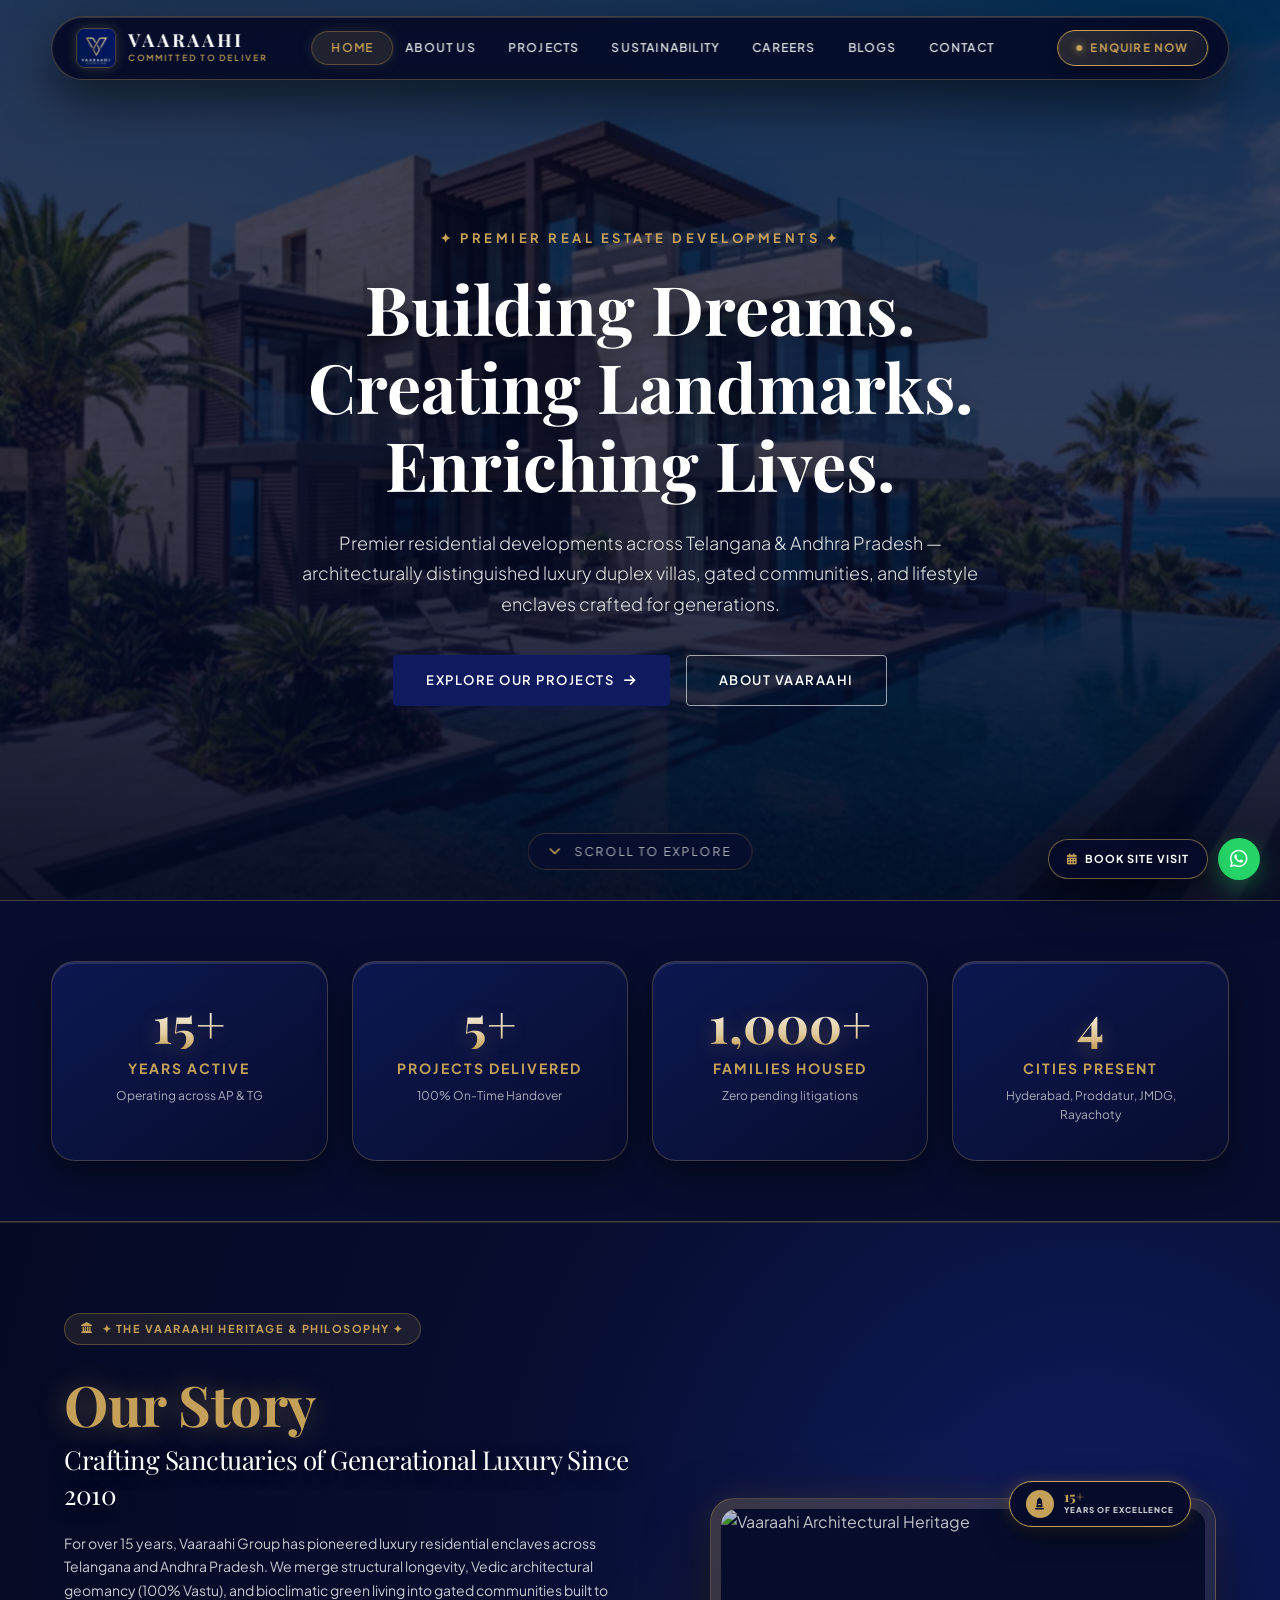
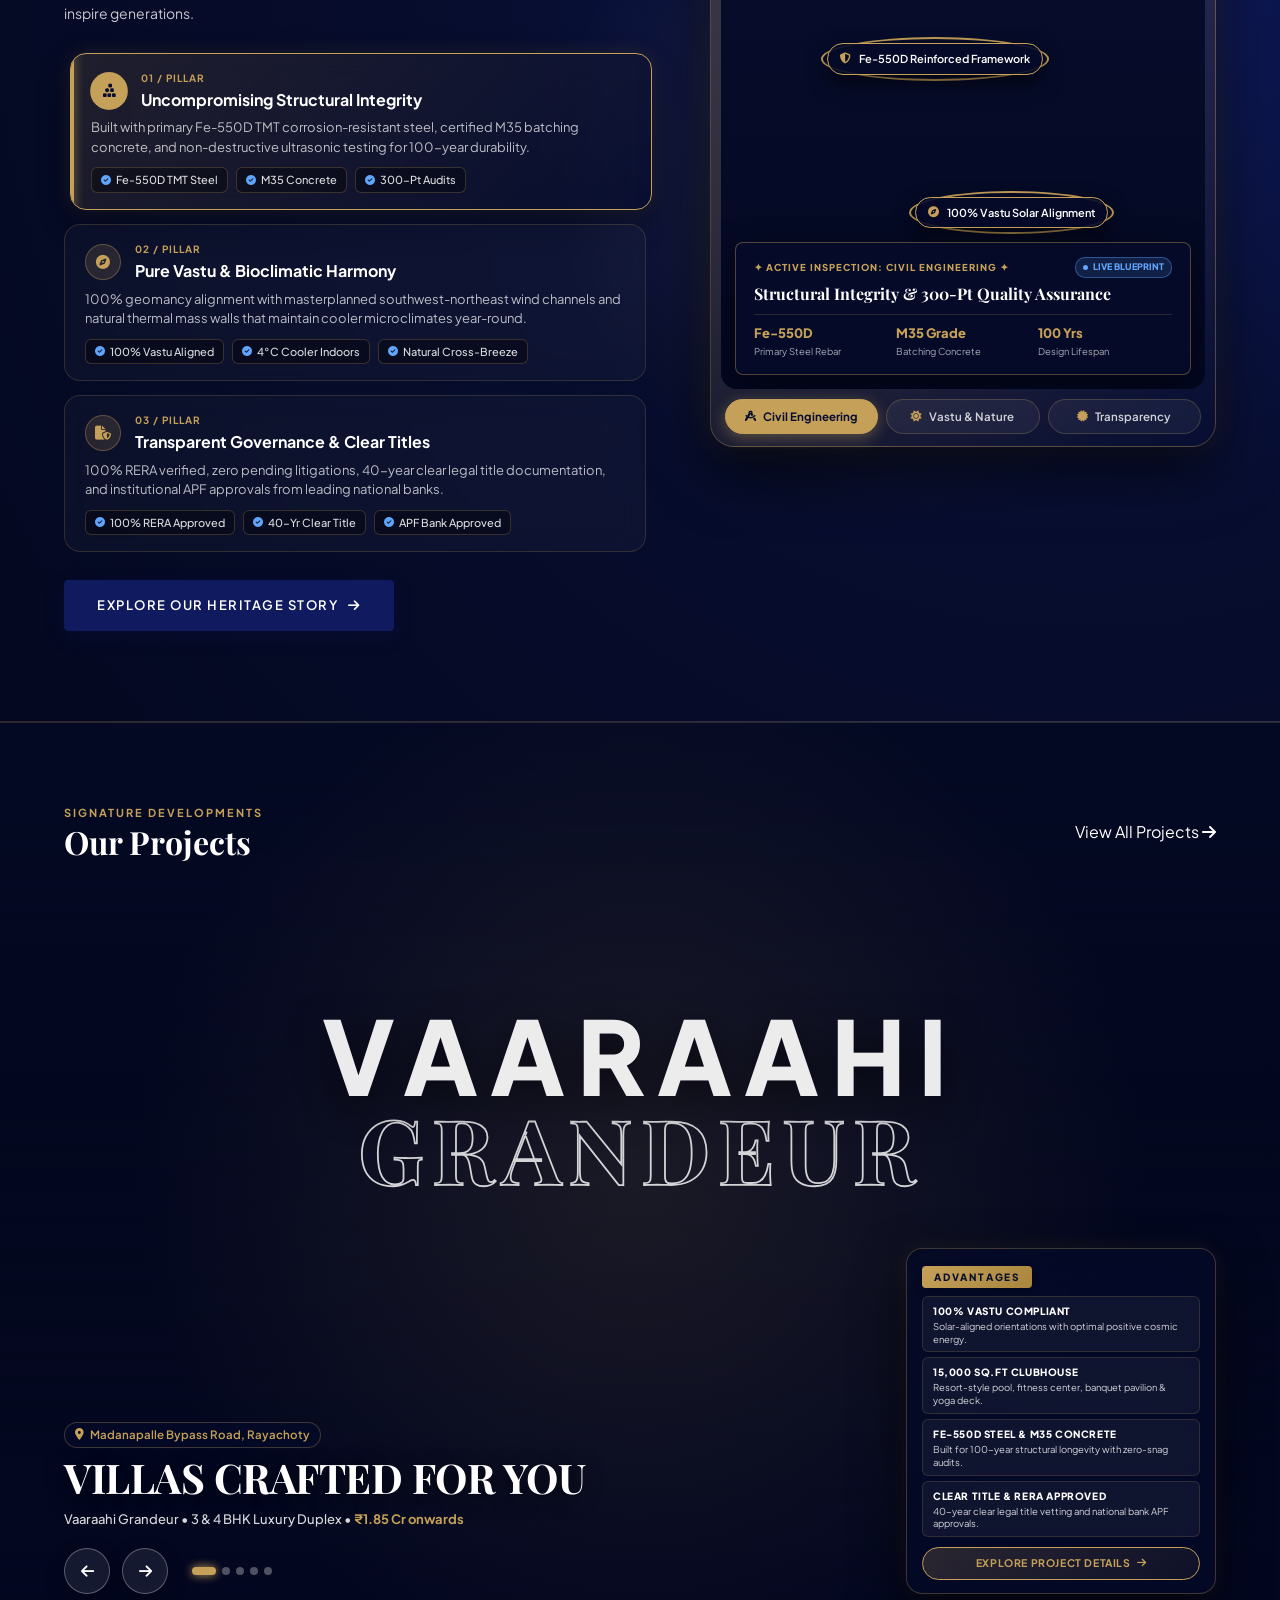
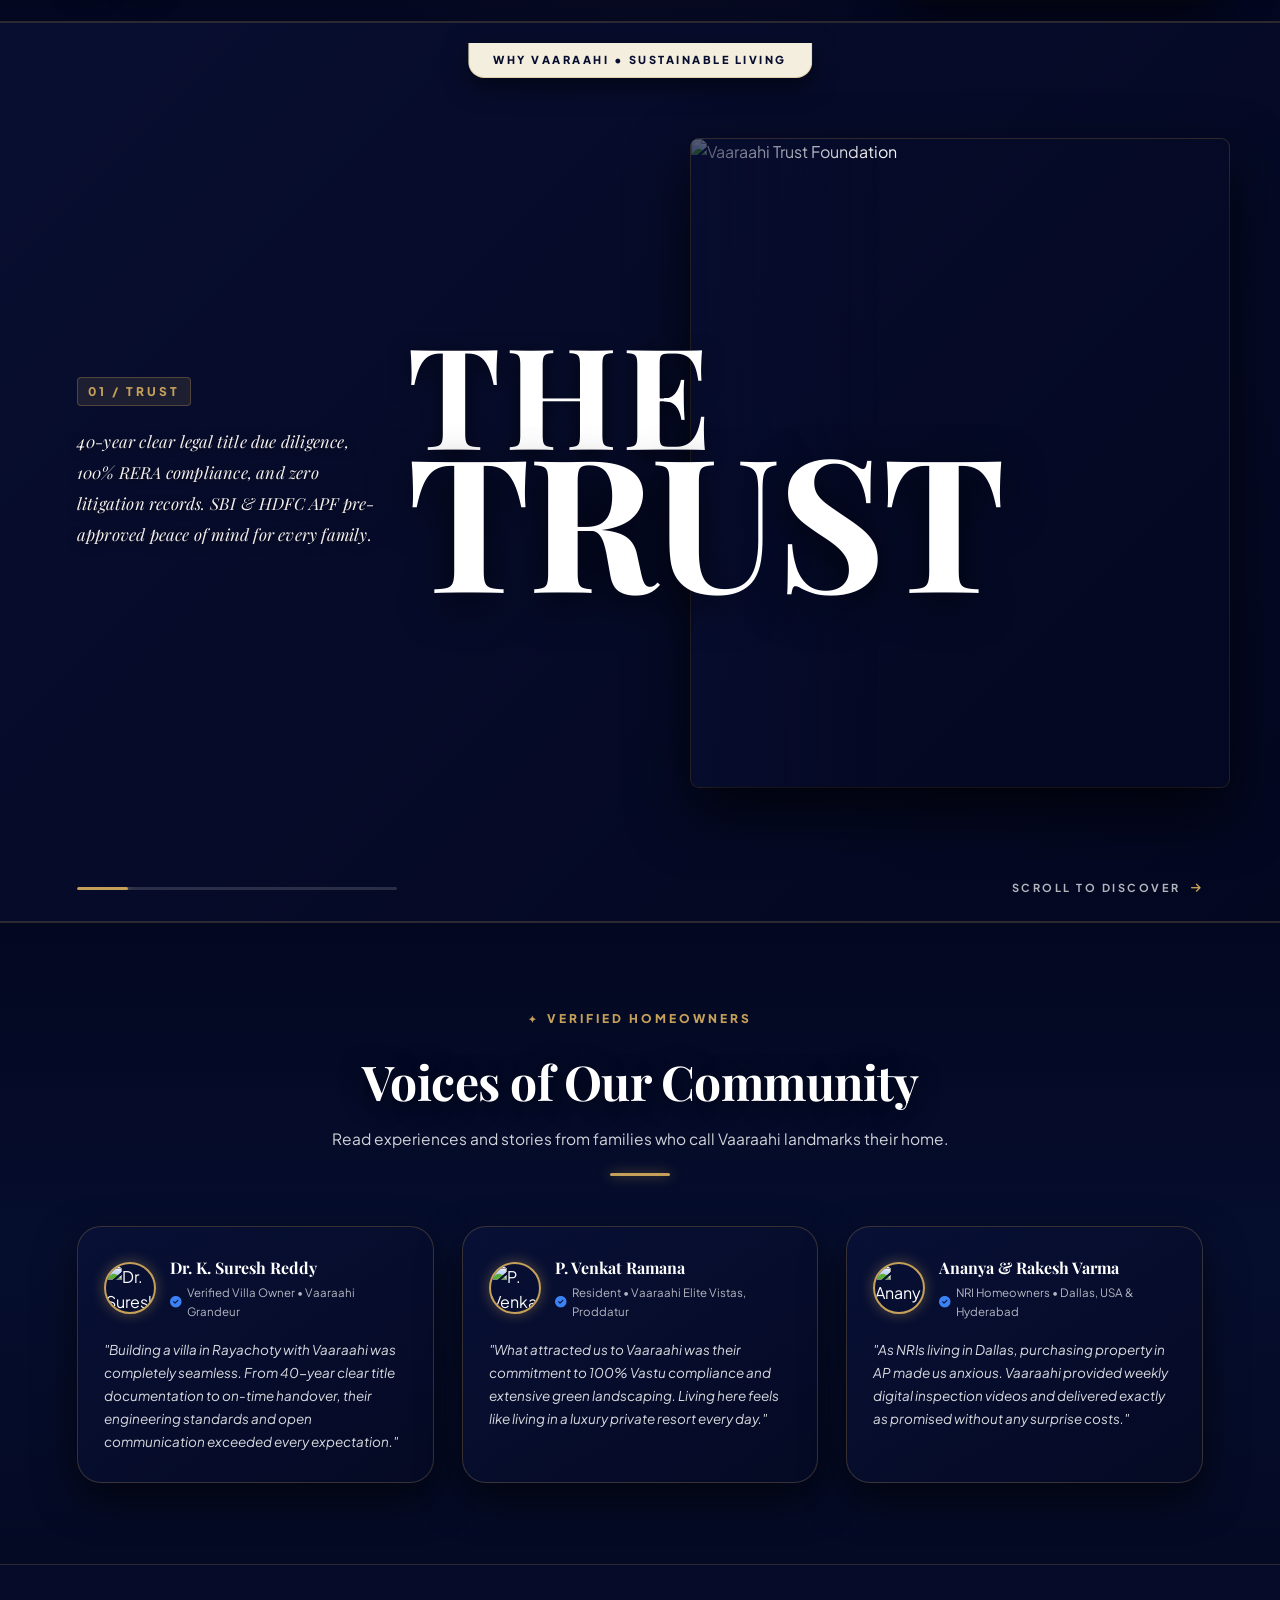
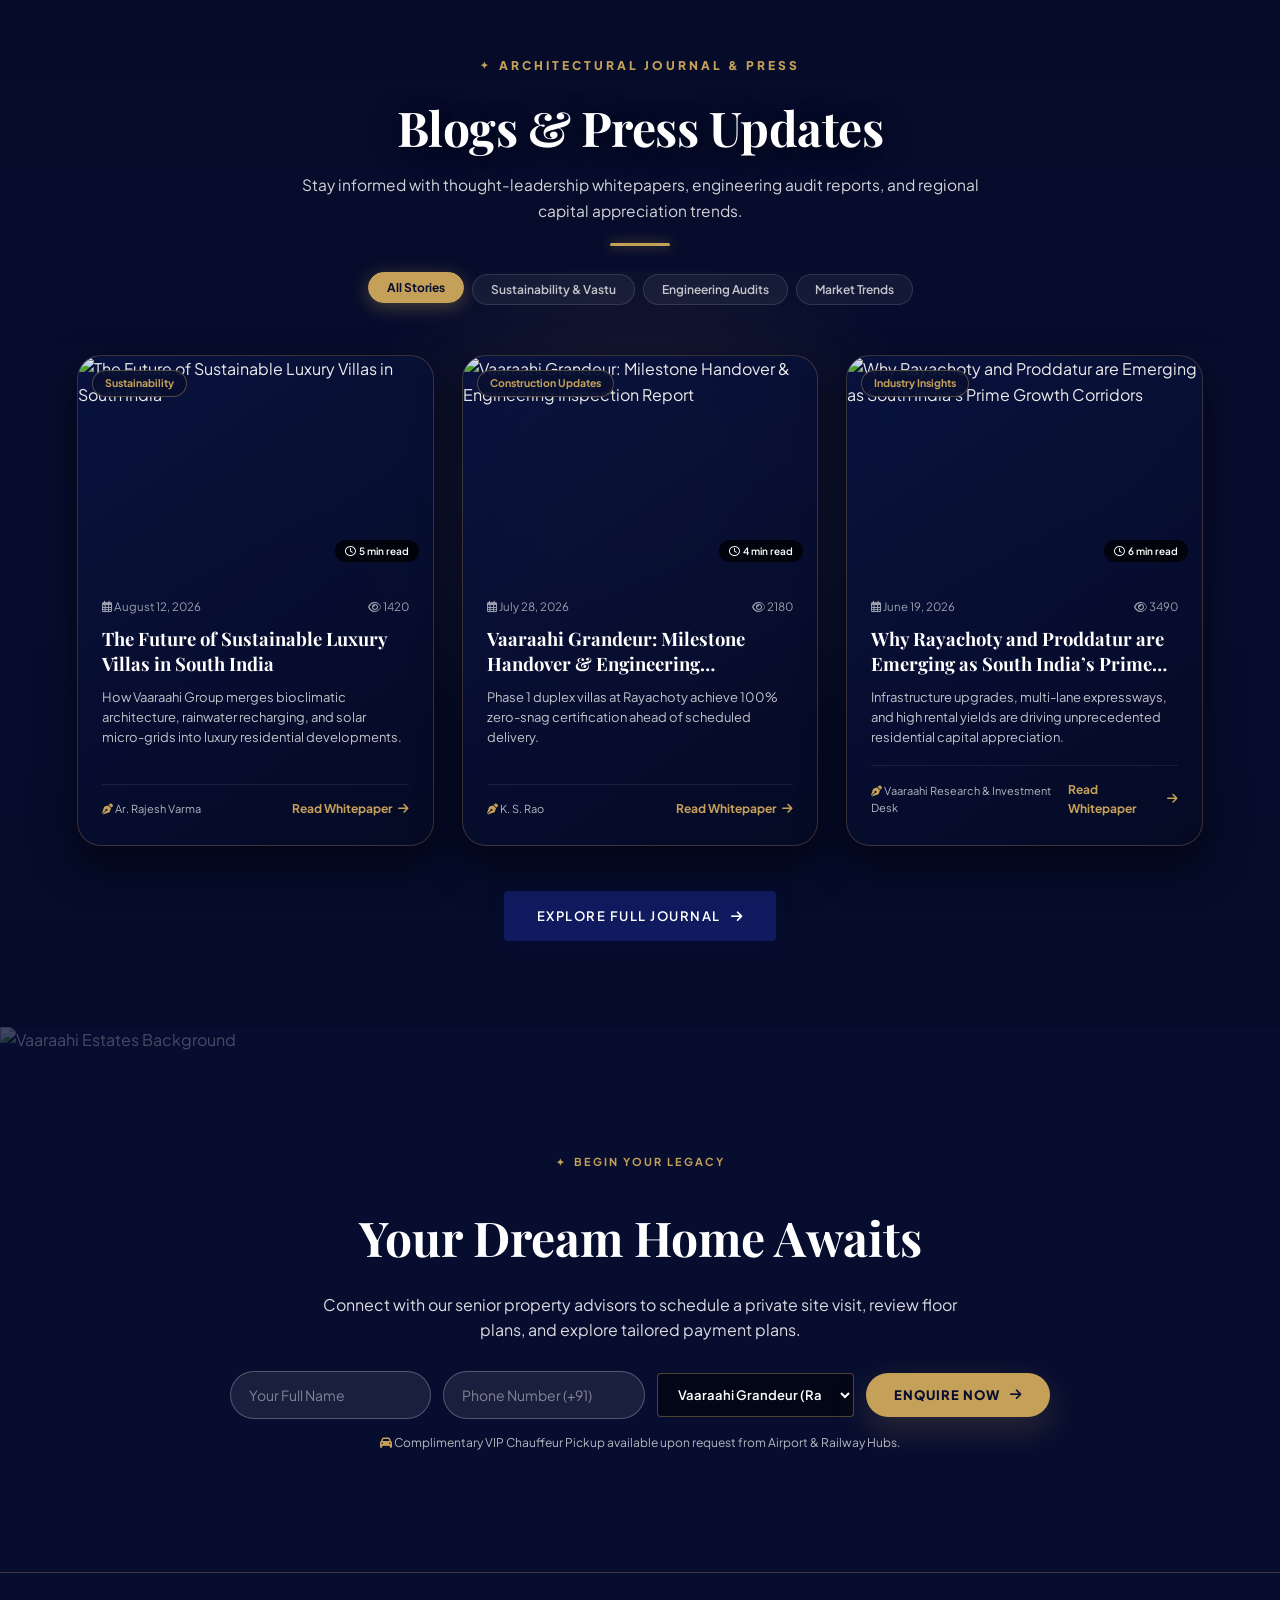
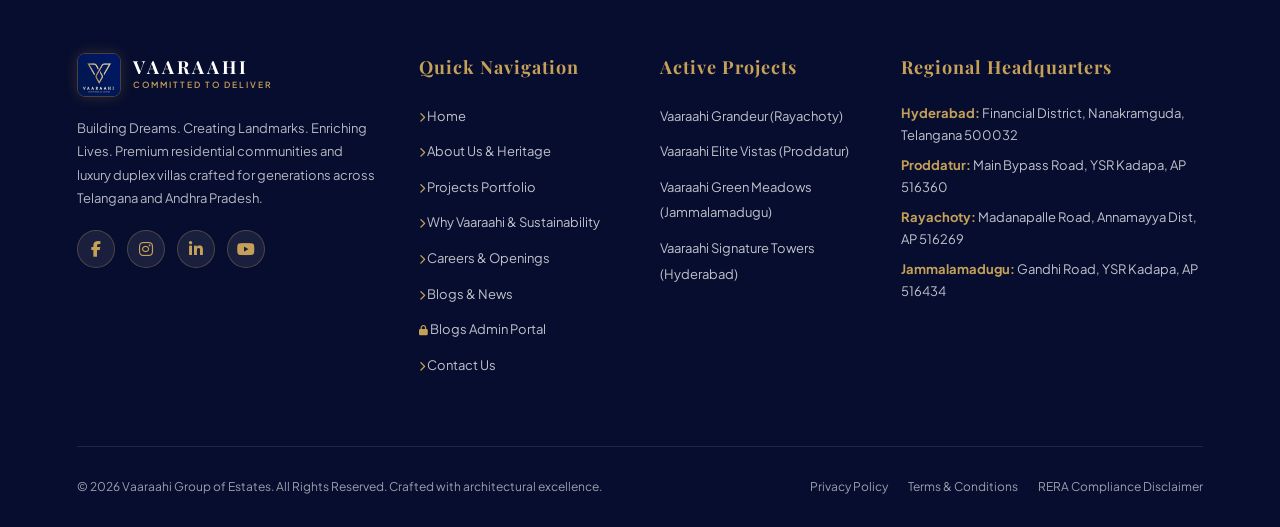
==== commit a4b14149: "Update theme to royal blue, fix barba.js transition, restore whatsapp icon color, hardcode audit poi" ====
--- a/index.html
+++ b/index.html
@@ -195,7 +195,7 @@
     <main data-barba="container" data-barba-namespace="home">
 
         <!-- ================= 1. HERO SECTION ================= -->
-        <section class="hero-greensiri">
+        <section class="hero-cinematic">
             <div class="hero-bg-wrapper">
                 <img src="assets/villa_noon.jpg" alt="Vaaraahi Luxury Villa" class="hero-slide-img active">
                 <img src="https://images.unsplash.com/photo-1600585154340-be6161a56a0c?auto=format&fit=crop&w=1920&q=80"
@@ -447,7 +447,7 @@
         </section>
 
         <!-- ================= 3. FEATURED DEVELOPMENTS (CINEMATIC ARCHITECTURAL SHOWCASE) ================= -->
-        <section class="greensiri-showcase-section" id="kineticFilmstripSection">
+        <section class="cinematic-showcase-section" id="kineticFilmstripSection">
             <!-- Background Backdrop with Dynamic Parallax Dual-Slide Layer -->
             <div class="showcase-backdrop-wrapper" id="showcaseBackdropWrap">
                 <div class="showcase-slide-layer current" id="slideCurrent">
@@ -763,7 +763,7 @@
                                 class="t-avatar" alt="Dr. Suresh Reddy">
                             <div>
                                 <h4>Dr. K. Suresh Reddy</h4>
-                                <span class="t-meta"><i class="fas fa-check-circle" style="color: #38A169;"></i>
+                                <span class="t-meta"><i class="fas fa-check-circle" style="color: #3B82F6;"></i>
                                     Verified Villa Owner • Vaaraahi Grandeur</span>
                             </div>
                         </div>
@@ -779,7 +779,7 @@
                                 class="t-avatar" alt="P. Venkat Ramana">
                             <div>
                                 <h4>P. Venkat Ramana</h4>
-                                <span class="t-meta"><i class="fas fa-check-circle" style="color: #38A169;"></i>
+                                <span class="t-meta"><i class="fas fa-check-circle" style="color: #3B82F6;"></i>
                                     Resident • Vaaraahi Elite Vistas, Proddatur</span>
                             </div>
                         </div>
@@ -795,7 +795,7 @@
                                 class="t-avatar" alt="Ananya & Rakesh Varma">
                             <div>
                                 <h4>Ananya & Rakesh Varma</h4>
-                                <span class="t-meta"><i class="fas fa-check-circle" style="color: #38A169;"></i> NRI
+                                <span class="t-meta"><i class="fas fa-check-circle" style="color: #3B82F6;"></i> NRI
                                     Homeowners • Dallas, USA & Hyderabad</span>
                             </div>
                         </div>
--- a/style.css
+++ b/style.css
@@ -1,27 +1,27 @@
 /* =================================================================== */
-/* VAARAAHI GROUP — LUXURY GREENSIRI DESIGN SYSTEM                      */
+/* VAARAAHI GROUP — LUXURY ROYAL BLUE DESIGN SYSTEM                      */
 /* =================================================================== */
 @import url('https://fonts.googleapis.com/css2?family=Playfair+Display:ital,wght@0,400;0,500;0,600;0,700;0,800;1,400;1,600&family=Plus+Jakarta+Sans:wght@300;400;500;600;700;800&display=swap');
 
 :root {
-    /* Greensiri Color Palette */
+    /* Royal Blue Color Palette (matching logo) */
     --color-bg-primary: #FFFFFF;
     --color-bg-secondary: #F8F7F4;
     --color-bg-tertiary: #EFECE6;
-    --color-forest-dark: #0A1C14;
-    --color-forest: #143626;
-    --color-forest-light: #23523B;
+    --color-royal-dark: #070D2E;
+    --color-royal: #0F1B5E;
+    --color-royal-light: #1A2D7A;
     --color-gold: #C5A059;
     --color-gold-hover: #AA853E;
     --color-gold-light: #F4EEDF;
     --color-gold-glow: rgba(197, 160, 89, 0.25);
-    --color-text-main: #1C2420;
-    --color-text-muted: #5A6961;
+    --color-text-main: #1A1D2E;
+    --color-text-muted: #5A6178;
     --color-text-light: #FFFFFF;
-    --color-border: rgba(20, 54, 38, 0.12);
+    --color-border: rgba(15, 27, 94, 0.12);
     --color-border-gold: rgba(197, 160, 89, 0.35);
     --color-card-bg: #FFFFFF;
-    --color-card-dark: #0D241A;
+    --color-card-dark: #0A1340;
 
     /* Typography */
     --font-serif: 'Playfair Display', Georgia, serif;
@@ -110,7 +110,7 @@
     left: 0;
     width: 100%;
     height: 0%;
-    background-color: var(--color-forest);
+    background-color: var(--color-royal);
     z-index: 99999;
     pointer-events: none;
 }
@@ -131,7 +131,7 @@
     margin: 12px 0 16px;
     letter-spacing: -0.5px;
     line-height: 1.25;
-    color: var(--color-forest);
+    color: var(--color-royal);
 }
 
 .section-header-center p {
@@ -168,10 +168,10 @@
 .blogs-strip-section,
 .testimonials-section,
 .home-about-section,
-.greensiri-showcase-section,
+.cinematic-showcase-section,
 .araku-horiz-section,
 .stats-3d-container,
-.hero-greensiri,
+.hero-cinematic,
 .cta-parallax-band,
 .carousel-3d-section,
 .villa-3d-stage-section,
@@ -183,7 +183,7 @@
 .blog-grid-section,
 .blog-whitepaper-section,
 .sustain-scrolly-container,
-section[style*="background: var(--color-forest-dark)"],
+section[style*="background: var(--color-royal-dark)"],
 section[style*="background: #0"],
 section[style*="background:#0"],
 section[style*="background: #1"],
@@ -209,7 +209,7 @@
 .villa-3d-stage-section .section-header-center h2,
 .floorplans-section .section-header-center h2,
 .amenities-section .section-header-center h2,
-section[style*="background: var(--color-forest-dark)"] .section-header-center h2,
+section[style*="background: var(--color-royal-dark)"] .section-header-center h2,
 section[style*="background: #0"] .section-header-center h2,
 section[style*="background:#0"] .section-header-center h2,
 section[style*="background: #1"] .section-header-center h2,
@@ -236,7 +236,7 @@
 .villa-3d-stage-section .section-header-center p,
 .floorplans-section .section-header-center p,
 .amenities-section .section-header-center p,
-section[style*="background: var(--color-forest-dark)"] .section-header-center p,
+section[style*="background: var(--color-royal-dark)"] .section-header-center p,
 section[style*="background: #0"] .section-header-center p,
 section[style*="background:#0"] .section-header-center p,
 section[style*="background: #1"] .section-header-center p,
@@ -263,7 +263,7 @@
 #why-vaaraahi .section-header-center h2,
 #comparisonSection .section-header-center h2,
 .light-section .section-header-center h2 {
-    color: var(--color-forest) !important;
+    color: var(--color-royal) !important;
     text-shadow: none !important;
 }
 
@@ -291,7 +291,7 @@
     align-items: center;
     z-index: 1000;
     border-radius: 100px;
-    background: rgba(6, 18, 13, 0.92);
+    background: rgba(5, 10, 36, 0.92);
     backdrop-filter: blur(28px) saturate(190%);
     -webkit-backdrop-filter: blur(28px);
     border: 1px solid rgba(197, 160, 89, 0.35);
@@ -303,7 +303,7 @@
     top: 10px;
     height: 56px;
     max-width: 1220px;
-    background: rgba(4, 14, 10, 0.96);
+    background: rgba(4, 8, 30, 0.96);
     border-color: rgba(197, 160, 89, 0.5);
     box-shadow: 0 16px 40px rgba(0, 0, 0, 0.65), 0 0 20px rgba(197, 160, 89, 0.15);
 }
@@ -443,9 +443,9 @@
 }
 
 .nav-live-badge {
-    background: rgba(72, 187, 120, 0.2);
-    border: 1px solid #48BB78;
-    color: #48BB78;
+    background: rgba(96, 165, 250, 0.2);
+    border: 1px solid #60A5FA;
+    color: #60A5FA;
     font-size: 9px;
     font-weight: 800;
     padding: 1px 6px;
@@ -506,7 +506,7 @@
 
 .nav-cta:hover {
     background: var(--color-gold);
-    color: var(--color-forest-dark);
+    color: var(--color-royal-dark);
     transform: translateY(-2px);
     box-shadow: 0 6px 22px rgba(197, 160, 89, 0.4);
 }
@@ -586,7 +586,7 @@
     left: 0;
     width: 100%;
     height: 100%;
-    background: rgba(4, 14, 10, 0.88);
+    background: rgba(4, 8, 30, 0.88);
     backdrop-filter: blur(28px);
     -webkit-backdrop-filter: blur(28px);
     z-index: 10000;
@@ -605,7 +605,7 @@
 }
 
 .spatial-drawer-container {
-    background: linear-gradient(145deg, rgba(10, 29, 21, 0.94) 0%, rgba(5, 17, 12, 0.98) 100%);
+    background: linear-gradient(145deg, rgba(7, 13, 46, 0.94) 0%, rgba(5, 10, 36, 0.98) 100%);
     border: 1px solid rgba(197, 160, 89, 0.3);
     border-radius: 24px;
     width: 100%;
@@ -681,7 +681,7 @@
 
 .spatial-drawer-close:hover {
     background: var(--color-gold);
-    color: var(--color-forest-dark);
+    color: var(--color-royal-dark);
     transform: rotate(90deg);
 }
 
@@ -824,7 +824,7 @@
     gap: 8px;
     font-size: 11px;
     font-weight: 700;
-    color: #48BB78;
+    color: #60A5FA;
     margin-bottom: 12px;
 }
 
@@ -832,8 +832,8 @@
     width: 7px;
     height: 7px;
     border-radius: 50%;
-    background-color: #48BB78;
-    box-shadow: 0 0 8px #48BB78;
+    background-color: #60A5FA;
+    box-shadow: 0 0 8px #60A5FA;
     animation: greenPulse 1.8s infinite;
 }
 
@@ -892,17 +892,17 @@
 
 .hotline-btn:hover {
     background: var(--color-gold);
-    color: var(--color-forest-dark);
+    color: var(--color-royal-dark);
 }
 
 .hotline-btn.whatsapp {
-    background: rgba(37, 211, 102, 0.15);
-    border-color: rgba(37, 211, 102, 0.4);
-    color: #25D366;
+    background: rgba(59, 130, 246, 0.15);
+    border-color: rgba(59, 130, 246, 0.4);
+    color: #3B82F6;
 }
 
 .hotline-btn.whatsapp:hover {
-    background: #25D366;
+    background: #3B82F6;
     color: #FFFFFF;
 }
 
@@ -952,7 +952,7 @@
         width: 82%;
         max-width: 360px;
         height: 100vh;
-        background: #081C13;
+        background: #070D2E;
         flex-direction: column;
         justify-content: center;
         align-items: flex-start;
@@ -978,7 +978,7 @@
 .quote-serif {
     font-family: var(--font-serif);
     font-weight: 600;
-    color: var(--color-forest);
+    color: var(--color-royal);
     line-height: 1.25;
 }
 
@@ -1016,7 +1016,7 @@
 .section-header-center h2 {
     font-family: var(--font-serif);
     font-size: clamp(30px, 3.8vw, 46px);
-    color: var(--color-forest);
+    color: var(--color-royal);
     margin-bottom: 14px;
     line-height: 1.2;
 }
@@ -1033,23 +1033,23 @@
     justify-content: center;
     gap: 10px;
     padding: 14px 32px;
-    background: var(--color-forest);
+    background: var(--color-royal);
     color: #FFFFFF;
     font-size: 13px;
     font-weight: 600;
     letter-spacing: 1.5px;
     text-transform: uppercase;
     border-radius: var(--radius-sm);
-    border: 1px solid var(--color-forest);
+    border: 1px solid var(--color-royal);
     cursor: pointer;
-    box-shadow: 0 6px 20px rgba(20, 54, 38, 0.2);
+    box-shadow: 0 6px 20px rgba(15, 27, 94, 0.2);
     transition: var(--transition-smooth);
 }
 
 .btn-luxury:hover {
     background: var(--color-gold);
     border-color: var(--color-gold);
-    color: var(--color-forest-dark);
+    color: var(--color-royal-dark);
     transform: translateY(-2px);
     box-shadow: var(--shadow-gold);
 }
@@ -1074,7 +1074,7 @@
 
 .btn-luxury-outline:hover {
     background: #FFFFFF;
-    color: var(--color-forest);
+    color: var(--color-royal);
     border-color: #FFFFFF;
     transform: translateY(-2px);
 }
@@ -1086,7 +1086,7 @@
     gap: 10px;
     padding: 14px 32px;
     background: var(--color-gold);
-    color: var(--color-forest-dark);
+    color: var(--color-royal-dark);
     font-size: 13px;
     font-weight: 700;
     letter-spacing: 1.5px;
@@ -1105,7 +1105,7 @@
 }
 
 /* ================= 1. HERO SECTION & ROTATING BACKGROUNDS ================= */
-.hero-greensiri {
+.hero-cinematic {
     position: relative;
     width: 100%;
     min-height: 100vh;
@@ -1114,7 +1114,7 @@
     justify-content: center;
     padding: 130px 6% 100px;
     overflow: hidden;
-    background-color: #061810;
+    background-color: #060E2E;
 }
 
 .hero-bg-wrapper {
@@ -1172,7 +1172,7 @@
     left: 0;
     width: 100%;
     height: 100%;
-    background: linear-gradient(180deg, rgba(4, 16, 10, 0.72) 0%, rgba(6, 22, 14, 0.76) 50%, rgba(3, 12, 7, 0.94) 100%);
+    background: linear-gradient(180deg, rgba(4, 8, 30, 0.72) 0%, rgba(5, 12, 42, 0.76) 50%, rgba(3, 7, 32, 0.94) 100%);
     backdrop-filter: blur(1px);
     z-index: 2;
     pointer-events: none;
@@ -1271,7 +1271,7 @@
 
 /* ================= MARQUEE RIBBON ================= */
 .marquee-ribbon {
-    background: var(--color-forest);
+    background: var(--color-royal);
     padding: 16px 0;
     overflow: hidden;
     white-space: nowrap;
@@ -1339,7 +1339,7 @@
     font-family: var(--font-serif);
     font-size: clamp(34px, 4vw, 50px);
     font-weight: 700;
-    color: var(--color-forest);
+    color: var(--color-royal);
     margin-bottom: 6px;
     line-height: 1;
 }
@@ -1411,7 +1411,7 @@
     position: absolute;
     top: 30px;
     left: -20px;
-    background: var(--color-forest);
+    background: var(--color-royal);
     color: #FFFFFF;
     padding: 20px 24px;
     border-radius: var(--radius-md);
@@ -1445,7 +1445,7 @@
     font-family: var(--font-serif);
     font-style: italic;
     font-size: 18px;
-    color: var(--color-forest);
+    color: var(--color-royal);
     line-height: 1.5;
 }
 
@@ -1518,7 +1518,7 @@
     top: 16px;
     left: 16px;
     padding: 6px 14px;
-    background: rgba(10, 28, 20, 0.85);
+    background: rgba(7, 13, 46, 0.85);
     backdrop-filter: blur(8px);
     color: var(--color-gold);
     font-size: 11px;
@@ -1535,7 +1535,7 @@
     left: 16px;
     padding: 4px 10px;
     background: rgba(255, 255, 255, 0.92);
-    color: var(--color-forest);
+    color: var(--color-royal);
     font-size: 11px;
     font-weight: 700;
     border-radius: 2px;
@@ -1561,7 +1561,7 @@
 .project-card-title {
     font-family: var(--font-serif);
     font-size: 22px;
-    color: var(--color-forest);
+    color: var(--color-royal);
     margin-bottom: 10px;
 }
 
@@ -1583,7 +1583,7 @@
 .price-tag {
     font-size: 13px;
     font-weight: 700;
-    color: var(--color-forest);
+    color: var(--color-royal);
 }
 
 .btn-card-link {
@@ -1598,7 +1598,7 @@
 }
 
 .btn-card-link:hover {
-    color: var(--color-forest);
+    color: var(--color-royal);
 }
 
 @media(max-width: 992px) {
@@ -1616,7 +1616,7 @@
 /* ================= 5-PILLAR ARCHITECTURAL CONSOLE ================= */
 .pillar-console-section {
     padding: 100px 6%;
-    background: var(--color-forest-dark);
+    background: var(--color-royal-dark);
     color: #FFFFFF;
 }
 
@@ -1657,18 +1657,18 @@
 .pillar-tab-btn:hover,
 .pillar-tab-btn.active {
     background: var(--color-gold);
-    color: var(--color-forest-dark);
+    color: var(--color-royal-dark);
     border-color: var(--color-gold);
     box-shadow: var(--shadow-gold);
 }
 
 .pillar-tab-btn.active i {
-    color: var(--color-forest-dark);
+    color: var(--color-royal-dark);
 }
 
 .pillar-stage-panel {
     display: none;
-    background: rgba(20, 54, 38, 0.6);
+    background: rgba(15, 27, 94, 0.6);
     backdrop-filter: blur(12px);
     border: 1px solid rgba(197, 160, 89, 0.3);
     border-radius: var(--radius-lg);
@@ -1771,7 +1771,7 @@
 }
 
 .eco-pill-item i {
-    color: #48BB78;
+    color: #60A5FA;
     font-size: 18px;
 }
 
@@ -1824,7 +1824,7 @@
     font-family: var(--font-serif);
     font-size: clamp(18px, 2.2vw, 24px);
     font-style: italic;
-    color: var(--color-forest);
+    color: var(--color-royal);
     line-height: 1.6;
     margin-bottom: 28px;
 }
@@ -1847,7 +1847,7 @@
 .testimonial-info h4 {
     font-size: 16px;
     font-weight: 700;
-    color: var(--color-forest);
+    color: var(--color-royal);
 }
 
 .testimonial-info p {
@@ -1866,7 +1866,7 @@
     width: 12px;
     height: 12px;
     border-radius: 50%;
-    background: rgba(20, 54, 38, 0.2);
+    background: rgba(15, 27, 94, 0.2);
     cursor: pointer;
     transition: var(--transition-fast);
 }
@@ -1929,7 +1929,7 @@
     top: 14px;
     left: 14px;
     padding: 4px 10px;
-    background: var(--color-forest);
+    background: var(--color-royal);
     color: var(--color-gold);
     font-size: 10px;
     font-weight: 700;
@@ -1958,7 +1958,7 @@
 .blog-card-title {
     font-family: var(--font-serif);
     font-size: 20px;
-    color: var(--color-forest);
+    color: var(--color-royal);
     line-height: 1.35;
     margin-bottom: 12px;
 }
@@ -1980,7 +1980,7 @@
 .cta-parallax-band {
     position: relative;
     padding: 120px 6%;
-    background: var(--color-forest-dark);
+    background: var(--color-royal-dark);
     color: #FFFFFF;
     overflow: hidden;
 }
@@ -2104,7 +2104,7 @@
 .commitment-card h3 {
     font-family: var(--font-serif);
     font-size: 18px;
-    color: var(--color-forest);
+    color: var(--color-royal);
     margin-bottom: 10px;
 }
 
@@ -2164,7 +2164,7 @@
 .value-box-3d h3 {
     font-family: var(--font-serif);
     font-size: 22px;
-    color: var(--color-forest);
+    color: var(--color-royal);
     margin-bottom: 12px;
 }
 
@@ -2208,9 +2208,9 @@
 
 .process-step-node.active,
 .process-step-node:hover {
-    background: var(--color-forest);
-    color: #FFFFFF;
-    border-color: var(--color-forest);
+    background: var(--color-royal);
+    color: #FFFFFF;
+    border-color: var(--color-royal);
     box-shadow: var(--shadow-md);
     transform: translateY(-4px);
 }
@@ -2251,7 +2251,7 @@
 .process-card-info h3 {
     font-family: var(--font-serif);
     font-size: 28px;
-    color: var(--color-forest);
+    color: var(--color-royal);
     margin-bottom: 12px;
 }
 
@@ -2268,7 +2268,7 @@
 
 .process-card-info ul li {
     font-size: 13px;
-    color: var(--color-forest);
+    color: var(--color-royal);
     margin-bottom: 8px;
     display: flex;
     align-items: center;
@@ -2354,7 +2354,7 @@
 .leader-content h3 {
     font-family: var(--font-serif);
     font-size: 32px;
-    color: var(--color-forest);
+    color: var(--color-royal);
     margin-bottom: 20px;
 }
 
@@ -2362,7 +2362,7 @@
     font-family: var(--font-serif);
     font-style: italic;
     font-size: 18px;
-    color: var(--color-forest-light);
+    color: var(--color-royal-light);
     border-left: 3px solid var(--color-gold);
     padding-left: 18px;
     margin-bottom: 20px;
@@ -2416,7 +2416,7 @@
     font-family: var(--font-serif);
     font-size: 20px;
     font-weight: 700;
-    color: var(--color-forest);
+    color: var(--color-royal);
     margin-bottom: 4px;
 }
 
@@ -2489,7 +2489,7 @@
 }
 
 .view-btn.active {
-    background: var(--color-forest);
+    background: var(--color-royal);
     color: #FFFFFF;
     box-shadow: var(--shadow-sm);
 }
@@ -2511,7 +2511,7 @@
     display: none;
     max-width: 1240px;
     margin: 0 auto 60px;
-    background: var(--color-forest-dark);
+    background: var(--color-royal-dark);
     border-radius: var(--radius-lg);
     overflow: hidden;
     position: relative;
@@ -2566,7 +2566,7 @@
     left: 50%;
     transform: translateX(-50%);
     white-space: nowrap;
-    background: rgba(10, 28, 20, 0.9);
+    background: rgba(7, 13, 46, 0.9);
     color: #FFFFFF;
     font-size: 11px;
     font-weight: 700;
@@ -2598,7 +2598,7 @@
     position: relative;
     height: 70vh;
     min-height: 500px;
-    background: var(--color-forest-dark);
+    background: var(--color-royal-dark);
 }
 
 .gallery-main-slide {
@@ -2611,7 +2611,7 @@
     position: absolute;
     bottom: 30px;
     right: 6%;
-    background: rgba(10, 28, 20, 0.85);
+    background: rgba(7, 13, 46, 0.85);
     backdrop-filter: blur(8px);
     color: var(--color-gold);
     border: 1px solid var(--color-gold);
@@ -2630,11 +2630,11 @@
 
 .tour-360-badge:hover {
     background: var(--color-gold);
-    color: var(--color-forest-dark);
+    color: var(--color-royal-dark);
 }
 
 .project-overview-bar {
-    background: var(--color-forest);
+    background: var(--color-royal);
     color: #FFFFFF;
     padding: 28px 6%;
 }
@@ -2693,15 +2693,15 @@
     border-radius: var(--radius-sm);
     font-size: 13px;
     font-weight: 600;
-    color: var(--color-forest);
+    color: var(--color-royal);
     cursor: pointer;
     transition: var(--transition-fast);
 }
 
 .floorplan-tab-btn.active {
-    background: var(--color-forest);
-    color: #FFFFFF;
-    border-color: var(--color-forest);
+    background: var(--color-royal);
+    color: #FFFFFF;
+    border-color: var(--color-royal);
 }
 
 .floorplan-viewer-box {
@@ -2755,7 +2755,7 @@
 .amenity-card-3d h4 {
     font-size: 15px;
     font-weight: 700;
-    color: var(--color-forest);
+    color: var(--color-royal);
     margin-bottom: 6px;
 }
 
@@ -2791,7 +2791,7 @@
 
 .btn-floating-book {
     padding: 10px 18px;
-    background: rgba(6, 20, 14, 0.94);
+    background: rgba(5, 11, 40, 0.94);
     backdrop-filter: blur(16px);
     -webkit-backdrop-filter: blur(16px);
     color: #FFFFFF;
@@ -2811,7 +2811,7 @@
 
 .btn-floating-book:hover {
     background: var(--color-gold);
-    color: var(--color-forest-dark);
+    color: var(--color-royal-dark);
     transform: translateY(-2px);
     box-shadow: 0 12px 30px rgba(197, 160, 89, 0.45);
 }
@@ -2837,7 +2837,7 @@
 
 /* ================= 5. MERGED WHY VAARAAHI & SUSTAINABILITY ================= */
 .jump-banner {
-    background: var(--color-forest);
+    background: var(--color-royal);
     padding: 20px 6%;
     text-align: center;
     position: sticky;
@@ -2866,7 +2866,7 @@
 .jump-btn:hover,
 .jump-btn.active {
     background: var(--color-gold);
-    color: var(--color-forest-dark);
+    color: var(--color-royal-dark);
     border-color: var(--color-gold);
 }
 
@@ -2884,7 +2884,7 @@
 .comparison-header {
     display: grid;
     grid-template-columns: 1.5fr 1fr 1fr;
-    background: var(--color-forest);
+    background: var(--color-royal);
     color: #FFFFFF;
     padding: 20px 24px;
     font-weight: 700;
@@ -2911,7 +2911,7 @@
 }
 
 .check-green {
-    color: #38A169;
+    color: #3B82F6;
     font-weight: 700;
     display: flex;
     align-items: center;
@@ -2942,7 +2942,7 @@
     border: 1px solid var(--color-border);
     box-shadow: var(--shadow-sm);
     transition: var(--transition-smooth);
-    border-top: 4px solid var(--color-forest-light);
+    border-top: 4px solid var(--color-royal-light);
 }
 
 .eco-pillar-box:hover {
@@ -2953,14 +2953,14 @@
 
 .eco-pillar-icon {
     font-size: 36px;
-    color: var(--color-forest-light);
+    color: var(--color-royal-light);
     margin-bottom: 16px;
 }
 
 .eco-pillar-box h3 {
     font-family: var(--font-serif);
     font-size: 24px;
-    color: var(--color-forest);
+    color: var(--color-royal);
     margin-bottom: 16px;
 }
 
@@ -2978,7 +2978,7 @@
 }
 
 .eco-pillar-box ul li i {
-    color: #38A169;
+    color: #3B82F6;
     margin-top: 4px;
 }
 
@@ -3019,7 +3019,7 @@
 .role-info h3 {
     font-family: var(--font-serif);
     font-size: 22px;
-    color: var(--color-forest);
+    color: var(--color-royal);
     margin-bottom: 8px;
 }
 
@@ -3048,7 +3048,7 @@
     left: 0;
     width: 100%;
     height: 100%;
-    background: rgba(4, 16, 10, 0.88);
+    background: rgba(4, 8, 30, 0.88);
     backdrop-filter: blur(12px);
     -webkit-backdrop-filter: blur(12px);
     z-index: 99999;
@@ -3140,7 +3140,7 @@
     display: block;
     font-size: 13px;
     font-weight: 600;
-    color: var(--color-forest);
+    color: var(--color-royal);
     margin-bottom: 6px;
 }
 
@@ -3181,7 +3181,7 @@
 .blogs-hero-pinned {
     max-width: 1240px;
     margin: 0 auto 60px;
-    background: var(--color-forest-dark);
+    background: var(--color-royal-dark);
     border-radius: var(--radius-lg);
     overflow: hidden;
     display: grid;
@@ -3249,9 +3249,9 @@
 
 .cat-pill.active,
 .cat-pill:hover {
-    background: var(--color-forest);
-    color: #FFFFFF;
-    border-color: var(--color-forest);
+    background: var(--color-royal);
+    color: #FFFFFF;
+    border-color: var(--color-royal);
 }
 
 .search-input-wrap {
@@ -3306,7 +3306,7 @@
 .admin-stat-card .val {
     font-family: var(--font-serif);
     font-size: 32px;
-    color: var(--color-forest);
+    color: var(--color-royal);
     font-weight: 700;
 }
 
@@ -3331,7 +3331,7 @@
     padding: 16px 20px;
     text-align: left;
     font-weight: 700;
-    color: var(--color-forest);
+    color: var(--color-royal);
     text-transform: uppercase;
     letter-spacing: 1px;
     border-bottom: 1px solid var(--color-border);
@@ -3356,8 +3356,8 @@
 
 .status-badge-published {
     padding: 4px 10px;
-    background: #DEF7EC;
-    color: #03543F;
+    background: #DBEAFE;
+    color: #1E3A5F;
     border-radius: 2px;
     font-weight: 700;
     font-size: 11px;
@@ -3384,7 +3384,7 @@
     background: var(--color-bg-secondary);
     border: 1px solid var(--color-border);
     border-radius: var(--radius-sm);
-    color: var(--color-forest);
+    color: var(--color-royal);
     cursor: pointer;
 }
 
@@ -3433,7 +3433,7 @@
     padding: 28px;
     border: 1px solid var(--color-border);
     box-shadow: var(--shadow-sm);
-    border-left: 4px solid var(--color-forest);
+    border-left: 4px solid var(--color-royal);
     transition: var(--transition-smooth);
 }
 
@@ -3446,7 +3446,7 @@
 .contact-office-card h4 {
     font-family: var(--font-serif);
     font-size: 20px;
-    color: var(--color-forest);
+    color: var(--color-royal);
     margin-bottom: 10px;
 }
 
@@ -3459,7 +3459,7 @@
 
 .office-contacts {
     font-size: 13px;
-    color: var(--color-forest);
+    color: var(--color-royal);
     display: flex;
     flex-direction: column;
     gap: 6px;
@@ -3469,7 +3469,7 @@
     display: flex;
     align-items: center;
     gap: 8px;
-    color: var(--color-forest);
+    color: var(--color-royal);
     font-weight: 600;
 }
 
@@ -3501,7 +3501,7 @@
     position: relative;
     z-index: 10;
     clear: both;
-    background: var(--color-forest-dark);
+    background: var(--color-royal-dark);
     color: #FFFFFF;
     padding: 80px 6% 30px;
     border-top: 1px solid rgba(197, 160, 89, 0.3);
@@ -3565,7 +3565,7 @@
 
 .social-icon-link:hover {
     background: var(--color-gold);
-    color: var(--color-forest-dark);
+    color: var(--color-royal-dark);
     transform: translateY(-3px);
 }
 
@@ -3608,7 +3608,7 @@
     bottom: 30px;
     left: 50%;
     transform: translateX(-50%) translateY(100px);
-    background: var(--color-forest);
+    background: var(--color-royal);
     color: #FFFFFF;
     padding: 14px 28px;
     border-radius: var(--radius-full);
@@ -3686,7 +3686,7 @@
     font-weight: 800;
     letter-spacing: 1px;
     text-transform: uppercase;
-    color: var(--color-forest-dark);
+    color: var(--color-royal-dark);
     will-change: transform;
 }
 
@@ -3732,14 +3732,14 @@
 .barba-curtain-col {
     flex: 1;
     height: 100%;
-    background: #0A1C14;
+    background: #070D2E;
     transform: scaleY(0);
     transform-origin: top center;
     border-right: 1px solid rgba(197, 160, 89, 0.15);
 }
 
 .barba-curtain-col:nth-child(even) {
-    background: #143626;
+    background: #0F1B5E;
 }
 
 .barba-logo-badge {
@@ -3817,7 +3817,7 @@
 /* ================= 1. INTERACTIVE REAL ESTATE ROI & EMI MORTGAGE ARCHITECT ================= */
 .calc-architect-section {
     padding: 100px 6%;
-    background: linear-gradient(135deg, #0A1C14 0%, #143626 100%);
+    background: linear-gradient(135deg, #070D2E 0%, #0F1B5E 100%);
     color: #FFFFFF;
     position: relative;
     overflow: hidden;
@@ -3877,7 +3877,7 @@
 
 .calc-mode-btn.active {
     background: var(--color-gold);
-    color: var(--color-forest-dark);
+    color: var(--color-royal-dark);
     box-shadow: 0 4px 15px rgba(197, 160, 89, 0.35);
 }
 
@@ -4001,7 +4001,7 @@
 
 .bioclimatic-canvas-area {
     position: relative;
-    background: #0D241A;
+    background: #0A1340;
     min-height: 480px;
     display: flex;
     align-items: center;
@@ -4024,7 +4024,7 @@
     border-radius: 50%;
     background: rgba(197, 160, 89, 0.9);
     border: 2px solid #FFFFFF;
-    color: var(--color-forest-dark);
+    color: var(--color-royal-dark);
     font-size: 12px;
     font-weight: bold;
     display: flex;
@@ -4052,7 +4052,7 @@
 .bioclimatic-hotspot-pin.active {
     transform: scale(1.3);
     background: #FFFFFF;
-    color: var(--color-forest);
+    color: var(--color-royal);
 }
 
 .bioclimatic-info-panel {
@@ -4064,7 +4064,7 @@
 
 .bioclimatic-gauge-bar {
     margin-top: 20px;
-    background: rgba(20, 54, 38, 0.08);
+    background: rgba(15, 27, 94, 0.08);
     border-radius: var(--radius-full);
     height: 8px;
     overflow: hidden;
@@ -4072,7 +4072,7 @@
 
 .bioclimatic-gauge-fill {
     height: 100%;
-    background: linear-gradient(90deg, var(--color-forest), var(--color-gold));
+    background: linear-gradient(90deg, var(--color-royal), var(--color-gold));
     border-radius: var(--radius-full);
     transition: width 0.6s cubic-bezier(0.16, 1, 0.3, 1);
 }
@@ -4126,7 +4126,7 @@
     margin-bottom: auto;
     transform: translateX(-50%);
     background: var(--color-gold);
-    color: var(--color-forest-dark);
+    color: var(--color-royal-dark);
     border-radius: 50%;
     display: flex;
     align-items: center;
@@ -4147,7 +4147,7 @@
     position: absolute;
     bottom: 24px;
     padding: 8px 16px;
-    background: rgba(10, 28, 20, 0.85);
+    background: rgba(7, 13, 46, 0.85);
     backdrop-filter: blur(8px);
     color: #FFFFFF;
     border: 1px solid rgba(197, 160, 89, 0.4);
@@ -4213,7 +4213,7 @@
 
 .radar-screen-canvas {
     position: relative;
-    background: #0A1C14;
+    background: #070D2E;
     border-radius: var(--radius-lg);
     min-height: 380px;
     display: flex;
@@ -4309,9 +4309,9 @@
 }
 
 .verifier-cat-btn.active {
-    background: var(--color-forest);
-    color: #FFFFFF;
-    border-color: var(--color-forest);
+    background: var(--color-royal);
+    color: #FFFFFF;
+    border-color: var(--color-royal);
 }
 
 .verifier-check-grid {
@@ -4332,7 +4332,7 @@
 }
 
 .verifier-check-item i {
-    color: #2E7D32;
+    color: #2563EB;
     font-size: 18px;
     margin-top: 2px;
 }
@@ -4354,7 +4354,7 @@
 /* ================= 1. 3D EXPLODED ISOMETRIC VILLA VIEWPORT ================= */
 .villa-3d-stage-section {
     padding: 100px 6%;
-    background: radial-gradient(circle at 50% 30%, #102B1E 0%, #06140D 100%);
+    background: radial-gradient(circle at 50% 30%, #0D1750 0%, #060C2A 100%);
     color: #FFFFFF;
     position: relative;
     overflow: hidden;
@@ -4385,7 +4385,7 @@
 .villa-3d-spatial-viewport {
     height: auto;
     min-height: 560px;
-    background: radial-gradient(circle at 50% 20%, #0d281c 0%, #05140e 100%);
+    background: radial-gradient(circle at 50% 20%, #0B154A 0%, #050B28 100%);
     border-radius: var(--radius-xl);
     border: 1px solid rgba(197, 160, 89, 0.35);
     position: relative;
@@ -4407,7 +4407,7 @@
     border: 1.5px solid rgba(197, 160, 89, 0.4);
     box-shadow: 0 15px 35px rgba(0, 0, 0, 0.6);
     margin-bottom: 16px;
-    background: #06140e;
+    background: #060C2A;
 }
 
 .bim-floor-visual-screen img {
@@ -4425,7 +4425,7 @@
     position: absolute;
     bottom: 14px;
     left: 14px;
-    background: rgba(6, 20, 14, 0.88);
+    background: rgba(5, 11, 40, 0.88);
     backdrop-filter: blur(12px);
     border: 1px solid rgba(197, 160, 89, 0.45);
     padding: 6px 14px;
@@ -4460,7 +4460,7 @@
     height: auto;
     min-height: 58px;
     border-radius: var(--radius-md);
-    background: rgba(14, 38, 27, 0.75);
+    background: rgba(10, 19, 64, 0.75);
     border: 1px solid rgba(197, 160, 89, 0.25);
     box-shadow: 0 8px 20px rgba(0, 0, 0, 0.4);
     backdrop-filter: blur(8px);
@@ -4474,14 +4474,14 @@
 }
 
 .villa-3d-floor-layer:hover {
-    background: rgba(22, 60, 42, 0.9);
+    background: rgba(18, 35, 90, 0.9);
     border-color: rgba(197, 160, 89, 0.6);
     transform: translateX(4px);
     box-shadow: 0 10px 25px rgba(0, 0, 0, 0.5);
 }
 
 .villa-3d-floor-layer.active {
-    background: linear-gradient(90deg, rgba(28, 72, 51, 0.95) 0%, rgba(14, 38, 27, 0.95) 100%);
+    background: linear-gradient(90deg, rgba(22, 42, 108, 0.95) 0%, rgba(10, 19, 64, 0.95) 100%);
     border-color: var(--color-gold);
     box-shadow: 0 0 25px rgba(197, 160, 89, 0.35), inset 0 0 15px rgba(197, 160, 89, 0.15);
     transform: translateX(6px);
@@ -4526,7 +4526,7 @@
 
 .villa-3d-floor-layer.active .floor-layer-icon {
     background: var(--color-gold);
-    color: var(--color-forest-dark);
+    color: var(--color-royal-dark);
     box-shadow: 0 0 12px rgba(197, 160, 89, 0.6);
 }
 
@@ -4591,7 +4591,7 @@
 
 .hud-badge {
     pointer-events: auto;
-    background: rgba(10, 28, 20, 0.85);
+    background: rgba(7, 13, 46, 0.85);
     border: 1px solid rgba(197, 160, 89, 0.35);
     padding: 6px 14px;
     border-radius: var(--radius-full);
@@ -4605,7 +4605,7 @@
 .hud-action-btn {
     pointer-events: auto;
     background: var(--color-gold);
-    color: var(--color-forest-dark);
+    color: var(--color-royal-dark);
     border: none;
     padding: 8px 18px;
     border-radius: var(--radius-full);
@@ -4633,7 +4633,7 @@
     display: flex;
     gap: 8px;
     z-index: 10;
-    background: rgba(10, 28, 20, 0.85);
+    background: rgba(7, 13, 46, 0.85);
     border: 1px solid rgba(197, 160, 89, 0.35);
     padding: 6px 10px;
     border-radius: var(--radius-full);
@@ -4656,7 +4656,7 @@
 .layer-pill-btn:hover,
 .layer-pill-btn.active {
     background: var(--color-gold);
-    color: var(--color-forest-dark);
+    color: var(--color-royal-dark);
     box-shadow: 0 0 12px rgba(197, 160, 89, 0.6);
 }
 
@@ -4691,7 +4691,7 @@
 /* ================= 2. 3D CURVED CYLINDRICAL PROJECT CAROUSEL ================= */
 .cylinder-gallery-section {
     padding: 100px 0;
-    background: #081610;
+    background: #050A24;
     color: #FFFFFF;
     position: relative;
     overflow: hidden;
@@ -4728,7 +4728,7 @@
     transform-style: preserve-3d;
     border: 1.5px solid rgba(197, 160, 89, 0.3);
     box-shadow: 0 20px 40px rgba(0, 0, 0, 0.6);
-    background: var(--color-forest);
+    background: var(--color-royal);
     transition: filter 0.3s ease, border-color 0.3s ease;
     cursor: pointer;
 }
@@ -4741,7 +4741,7 @@
 
 .cylinder-3d-card-body {
     padding: 20px;
-    background: linear-gradient(180deg, rgba(10, 28, 20, 0.9) 0%, rgba(6, 18, 13, 0.98) 100%);
+    background: linear-gradient(180deg, rgba(7, 13, 46, 0.9) 0%, rgba(5, 10, 36, 0.98) 100%);
     height: 40%;
     display: flex;
     flex-direction: column;
@@ -4777,7 +4777,7 @@
 
 .cylinder-nav-btn:hover {
     background: var(--color-gold);
-    color: var(--color-forest-dark);
+    color: var(--color-royal-dark);
     transform: scale(1.1);
 }
 
@@ -4792,7 +4792,7 @@
     overflow: hidden;
     border: 1px solid var(--color-border);
     box-shadow: var(--shadow-lg);
-    background: #0A1C14;
+    background: #070D2E;
     margin-top: 40px;
 }
 
@@ -4844,14 +4844,14 @@
     width: 100%;
     height: 120px;
     pointer-events: none;
-    background: linear-gradient(0deg, rgba(6, 20, 14, 0.6) 0%, transparent 100%);
+    background: linear-gradient(0deg, rgba(5, 11, 40, 0.6) 0%, transparent 100%);
     opacity: 0.8;
     transition: opacity 0.8s ease;
 }
 
 /* Solar Time Controller Toolbar */
 .solar-controls-panel {
-    background: #0D241A;
+    background: #0A1340;
     padding: 22px 32px;
     border-top: 1px solid rgba(197, 160, 89, 0.3);
     display: flex;
@@ -4888,7 +4888,7 @@
 .solar-mode-btn.active,
 .solar-mode-btn:hover {
     background: var(--color-gold);
-    color: var(--color-forest-dark);
+    color: var(--color-royal-dark);
     box-shadow: 0 0 15px rgba(197, 160, 89, 0.5);
 }
 
@@ -4913,7 +4913,7 @@
 .masterplan-iso-stage {
     perspective: 1200px;
     height: 520px;
-    background: #0A1C14;
+    background: #070D2E;
     position: relative;
     overflow: hidden;
     display: flex;
@@ -4945,7 +4945,7 @@
     height: 32px;
     border-radius: 50%;
     background: var(--color-gold);
-    color: var(--color-forest-dark);
+    color: var(--color-royal-dark);
     display: flex;
     align-items: center;
     justify-content: center;
@@ -4993,7 +4993,7 @@
     align-items: center;
     justify-content: center;
     gap: 12px;
-    background: rgba(10, 28, 20, 0.82);
+    background: rgba(7, 13, 46, 0.82);
     border: 1px solid rgba(197, 160, 89, 0.4);
     padding: 8px 18px;
     border-radius: var(--radius-full);
@@ -5041,7 +5041,7 @@
 .atmo-pill:hover,
 .atmo-pill.active {
     background: var(--color-gold);
-    color: var(--color-forest-dark);
+    color: var(--color-royal-dark);
     border-color: var(--color-gold);
     box-shadow: 0 4px 15px rgba(197, 160, 89, 0.4);
 }
@@ -5049,7 +5049,7 @@
 /* ================= 2. INTERACTIVE CITY & REGIONAL IMPACT EXPLORER ================= */
 .city-impact-section {
     padding: 100px 6%;
-    background: radial-gradient(circle at 50% 10%, #143626 0%, #081610 100%);
+    background: radial-gradient(circle at 50% 10%, #0F1B5E 0%, #050A24 100%);
     color: #FFFFFF;
     position: relative;
     overflow: hidden;
@@ -5106,7 +5106,7 @@
 .impact-city-btn:hover,
 .impact-city-btn.active {
     background: var(--color-gold);
-    color: var(--color-forest-dark);
+    color: var(--color-royal-dark);
     border-color: var(--color-gold);
     box-shadow: 0 4px 15px rgba(197, 160, 89, 0.4);
 }
@@ -5253,7 +5253,7 @@
     width: 90px;
     height: 90px;
     border-radius: 50%;
-    background: var(--color-forest);
+    background: var(--color-royal);
     border: 3px solid var(--color-gold);
     display: flex;
     flex-direction: column;
@@ -5261,7 +5261,7 @@
     justify-content: center;
     color: var(--color-gold);
     z-index: 5;
-    box-shadow: 0 6px 20px rgba(10, 28, 20, 0.3);
+    box-shadow: 0 6px 20px rgba(7, 13, 46, 0.3);
     text-align: center;
 }
 
@@ -5286,7 +5286,7 @@
     border-radius: 50%;
     background: #FFFFFF;
     border: 2px solid var(--color-gold);
-    color: var(--color-forest);
+    color: var(--color-royal);
     font-size: 12px;
     font-weight: 800;
     display: flex;
@@ -5311,7 +5311,7 @@
 
 .compass-node:hover,
 .compass-node.active {
-    background: var(--color-forest);
+    background: var(--color-royal);
     border-color: var(--color-gold);
     color: var(--color-gold);
     transform: scale(1.22);
@@ -5419,7 +5419,7 @@
 .compass-specs-box h4 {
     font-size: 13px;
     font-weight: 700;
-    color: var(--color-forest);
+    color: var(--color-royal);
     margin-bottom: 12px;
     display: flex;
     align-items: center;
@@ -5443,7 +5443,7 @@
 }
 
 .compass-specs-box li i {
-    color: #2E7D32;
+    color: #2563EB;
     margin-top: 3px;
     flex-shrink: 0;
 }
@@ -5518,7 +5518,7 @@
 
 .card-view-tabs {
     display: flex;
-    background: rgba(10, 28, 20, 0.06);
+    background: rgba(7, 13, 46, 0.06);
     padding: 6px;
     gap: 6px;
 }
@@ -5532,7 +5532,7 @@
     font-weight: 700;
     text-transform: uppercase;
     letter-spacing: 0.5px;
-    color: var(--color-forest);
+    color: var(--color-royal);
     padding: 8px 10px;
     border-radius: var(--radius-sm);
     cursor: pointer;
@@ -5547,7 +5547,7 @@
 .card-tab-btn:hover,
 .view-tab-btn.active,
 .view-tab-btn:hover {
-    background: var(--color-forest);
+    background: var(--color-royal);
     color: var(--color-gold);
 }
 
@@ -5595,7 +5595,7 @@
 /* ================= 9. FORENSIC INTEGRITY PROOF & CERTIFICATE VAULT ================= */
 .pillar-console-section {
     padding: 100px 6%;
-    background: radial-gradient(circle at 50% 20%, #143626 0%, #081610 100%);
+    background: radial-gradient(circle at 50% 20%, #0F1B5E 0%, #050A24 100%);
     color: #FFFFFF;
     position: relative;
     overflow: hidden;
@@ -5644,7 +5644,7 @@
 .pillar-tab-btn:hover,
 .pillar-tab-btn.active {
     background: var(--color-gold);
-    color: var(--color-forest-dark);
+    color: var(--color-royal-dark);
     border-color: var(--color-gold);
     box-shadow: 0 4px 20px rgba(197, 160, 89, 0.4);
 }
@@ -5751,7 +5751,7 @@
 .t-filter-btn {
     background: #FFFFFF;
     border: 1px solid var(--color-border);
-    color: var(--color-forest);
+    color: var(--color-royal);
     font-size: 13px;
     font-weight: 700;
     padding: 10px 20px;
@@ -5766,10 +5766,10 @@
 
 .t-filter-btn:hover,
 .t-filter-btn.active {
-    background: var(--color-forest);
-    color: var(--color-gold);
-    border-color: var(--color-forest);
-    box-shadow: 0 4px 15px rgba(20, 54, 38, 0.25);
+    background: var(--color-royal);
+    color: var(--color-gold);
+    border-color: var(--color-royal);
+    box-shadow: 0 4px 15px rgba(15, 27, 94, 0.25);
 }
 
 .testimonial-cards-deck,
@@ -5819,7 +5819,7 @@
 .t-card-header h4 {
     font-family: var(--font-serif);
     font-size: 17px;
-    color: var(--color-forest);
+    color: var(--color-royal);
     margin-bottom: 4px;
 }
 
@@ -5833,7 +5833,7 @@
 
 .t-quote {
     font-size: 14px;
-    color: var(--color-forest);
+    color: var(--color-royal);
     line-height: 1.75;
     font-style: italic;
     margin-bottom: 20px;
@@ -5855,7 +5855,7 @@
     height: 36px;
     border-radius: 50%;
     background: var(--color-gold);
-    color: var(--color-forest-dark);
+    color: var(--color-royal-dark);
     border: none;
     display: flex;
     align-items: center;
@@ -5882,7 +5882,7 @@
 .wave-track {
     flex: 1;
     height: 6px;
-    background: rgba(20, 54, 38, 0.25);
+    background: rgba(15, 27, 94, 0.25);
     border-radius: 2px;
     transition: height 0.2s ease;
 }
@@ -5898,7 +5898,7 @@
 .voice-duration {
     font-size: 11px;
     font-weight: 700;
-    color: var(--color-forest);
+    color: var(--color-royal);
     white-space: nowrap;
 }
 
@@ -5944,14 +5944,14 @@
 .vip-slot-btn:hover,
 .vip-slot-btn.active {
     background: var(--color-gold);
-    color: var(--color-forest-dark);
+    color: var(--color-royal-dark);
     border-color: var(--color-gold);
 }
 
 /* 15-Year Time-Travel Section (About Page) */
 .time-travel-section {
     padding: 90px 6%;
-    background: var(--color-forest-dark);
+    background: var(--color-royal-dark);
     color: #FFFFFF;
 }
 
@@ -5986,7 +5986,7 @@
 .time-era-btn:hover,
 .time-era-btn.active {
     background: var(--color-gold);
-    color: var(--color-forest-dark);
+    color: var(--color-royal-dark);
     border-color: var(--color-gold);
     box-shadow: 0 4px 20px rgba(197, 160, 89, 0.4);
 }
@@ -6064,7 +6064,7 @@
 .matrix-btn {
     background: #FFFFFF;
     border: 1px solid var(--color-border);
-    color: var(--color-forest);
+    color: var(--color-royal);
     font-size: 12px;
     font-weight: 700;
     padding: 12px 16px;
@@ -6079,9 +6079,9 @@
 
 .matrix-btn:hover,
 .matrix-btn.active {
-    background: var(--color-forest);
-    color: var(--color-gold);
-    border-color: var(--color-forest);
+    background: var(--color-royal);
+    color: var(--color-gold);
+    border-color: var(--color-royal);
     box-shadow: var(--shadow-sm);
 }
 
@@ -6106,7 +6106,7 @@
 
 .matrix-proof-list h4 {
     font-size: 13px;
-    color: var(--color-forest);
+    color: var(--color-royal);
     margin-bottom: 10px;
 }
 
@@ -6158,7 +6158,7 @@
     border: 1px solid var(--color-border);
     font-size: 11px;
     font-weight: 700;
-    color: var(--color-forest);
+    color: var(--color-royal);
     padding: 4px 10px;
     border-radius: 4px;
     cursor: pointer;
@@ -6167,15 +6167,15 @@
 
 .config-btn:hover,
 .config-btn.active {
-    background: var(--color-forest);
-    color: #FFFFFF;
-    border-color: var(--color-forest);
+    background: var(--color-royal);
+    color: #FFFFFF;
+    border-color: var(--color-royal);
 }
 
 .btn-toggle-blueprint {
     background: transparent;
     border: 1px solid var(--color-border);
-    color: var(--color-forest);
+    color: var(--color-royal);
     font-size: 12px;
     font-weight: 700;
     padding: 8px 14px;
@@ -6199,7 +6199,7 @@
     left: 0;
     width: 100%;
     height: 100%;
-    background: rgba(10, 28, 20, 0.95);
+    background: rgba(7, 13, 46, 0.95);
     padding: 20px;
     z-index: 10;
     flex-direction: column;
@@ -6233,7 +6233,7 @@
 .room-pill-btn {
     background: #FFFFFF;
     border: 1px solid var(--color-border);
-    color: var(--color-forest);
+    color: var(--color-royal);
     font-size: 12px;
     font-weight: 700;
     padding: 8px 16px;
@@ -6247,9 +6247,9 @@
 
 .room-pill-btn:hover,
 .room-pill-btn.active {
-    background: var(--color-forest);
-    color: var(--color-gold);
-    border-color: var(--color-forest);
+    background: var(--color-royal);
+    color: var(--color-gold);
+    border-color: var(--color-royal);
 }
 
 .room-feature-badges {
@@ -6264,7 +6264,7 @@
     padding: 8px 12px;
     border-radius: var(--radius-sm);
     font-size: 12px;
-    color: var(--color-forest);
+    color: var(--color-royal);
 }
 
 /* Amenity Campus Navigator (Project Detail) */
@@ -6284,7 +6284,7 @@
 .amenity-cat-btn {
     background: #FFFFFF;
     border: 1px solid var(--color-border);
-    color: var(--color-forest);
+    color: var(--color-royal);
     font-size: 13px;
     font-weight: 700;
     padding: 10px 18px;
@@ -6298,9 +6298,9 @@
 
 .amenity-cat-btn:hover,
 .amenity-cat-btn.active {
-    background: var(--color-forest);
-    color: var(--color-gold);
-    border-color: var(--color-forest);
+    background: var(--color-royal);
+    color: var(--color-gold);
+    border-color: var(--color-royal);
 }
 
 .amenities-dynamic-grid {
@@ -6329,7 +6329,7 @@
 .amenity-interactive-card h4 {
     font-family: var(--font-serif);
     font-size: 18px;
-    color: var(--color-forest);
+    color: var(--color-royal);
     margin: 12px 0 6px;
 }
 
@@ -6371,7 +6371,7 @@
     flex: 1;
     background: #FFFFFF;
     border: 1px solid var(--color-border);
-    color: var(--color-forest);
+    color: var(--color-royal);
     font-size: 12px;
     font-weight: 700;
     padding: 10px;
@@ -6386,9 +6386,9 @@
 
 .commute-mode-btn:hover,
 .commute-mode-btn.active {
-    background: var(--color-forest);
-    color: var(--color-gold);
-    border-color: var(--color-forest);
+    background: var(--color-royal);
+    color: var(--color-gold);
+    border-color: var(--color-royal);
 }
 
 .commute-destinations-stack {
@@ -6411,7 +6411,7 @@
 .commute-time-pill {
     font-size: 12px;
     font-weight: 700;
-    color: var(--color-forest);
+    color: var(--color-royal);
     background: var(--color-bg-secondary);
     padding: 6px 12px;
     border-radius: var(--radius-full);
@@ -6440,7 +6440,7 @@
 .proof-nav-btn {
     background: #FFFFFF;
     border: 1px solid var(--color-border);
-    color: var(--color-forest);
+    color: var(--color-royal);
     font-size: 13px;
     font-weight: 700;
     padding: 10px 18px;
@@ -6454,9 +6454,9 @@
 
 .proof-nav-btn:hover,
 .proof-nav-btn.active {
-    background: var(--color-forest);
-    color: var(--color-gold);
-    border-color: var(--color-forest);
+    background: var(--color-royal);
+    color: var(--color-gold);
+    border-color: var(--color-royal);
 }
 
 .proof-pillar-stage {
@@ -6496,7 +6496,7 @@
 .proof-point-card strong {
     display: block;
     font-size: 13px;
-    color: var(--color-forest);
+    color: var(--color-royal);
 }
 
 .proof-point-card span {
@@ -6514,7 +6514,7 @@
 .assessor-btn {
     background: #FFFFFF;
     border: 1px solid var(--color-border);
-    color: var(--color-forest);
+    color: var(--color-royal);
     font-size: 12px;
     font-weight: 700;
     padding: 8px 16px;
@@ -6528,9 +6528,9 @@
 
 .assessor-btn:hover,
 .assessor-btn.active {
-    background: var(--color-forest);
-    color: var(--color-gold);
-    border-color: var(--color-forest);
+    background: var(--color-royal);
+    color: var(--color-gold);
+    border-color: var(--color-royal);
 }
 
 @media(max-width: 860px) {
@@ -6662,7 +6662,7 @@
 .culture-card h3 {
     font-family: var(--font-serif);
     font-size: 18px;
-    color: var(--color-forest);
+    color: var(--color-royal);
     margin-bottom: 8px;
 }
 
@@ -6677,7 +6677,7 @@
 .culture-tag {
     font-size: 11px;
     font-weight: 700;
-    color: var(--color-forest);
+    color: var(--color-royal);
     background: var(--color-bg-secondary);
     padding: 4px 10px;
     border-radius: var(--radius-full);
@@ -6695,7 +6695,7 @@
 .career-dept-btn {
     background: #FFFFFF;
     border: 1px solid var(--color-border);
-    color: var(--color-forest);
+    color: var(--color-royal);
     font-size: 13px;
     font-weight: 700;
     padding: 10px 18px;
@@ -6709,9 +6709,9 @@
 
 .career-dept-btn:hover,
 .career-dept-btn.active {
-    background: var(--color-forest);
-    color: var(--color-gold);
-    border-color: var(--color-forest);
+    background: var(--color-royal);
+    color: var(--color-gold);
+    border-color: var(--color-royal);
 }
 
 /* Regional HQ Navigator (Contact Page) */
@@ -6731,7 +6731,7 @@
 .office-tab-btn {
     background: #FFFFFF;
     border: 1px solid var(--color-border);
-    color: var(--color-forest);
+    color: var(--color-royal);
     font-size: 13px;
     font-weight: 700;
     padding: 10px 18px;
@@ -6745,9 +6745,9 @@
 
 .office-tab-btn:hover,
 .office-tab-btn.active {
-    background: var(--color-forest);
-    color: var(--color-gold);
-    border-color: var(--color-forest);
+    background: var(--color-royal);
+    color: var(--color-gold);
+    border-color: var(--color-royal);
 }
 
 .office-display-card {
@@ -6780,7 +6780,7 @@
     align-items: center;
     gap: 10px;
     font-size: 13px;
-    color: var(--color-forest);
+    color: var(--color-royal);
 }
 
 @media(max-width: 860px) {
@@ -6792,7 +6792,7 @@
 /* ================= INTERACTIVE TRANSIT ROUTE & HIGHWAY CORRIDOR NAVIGATOR ================= */
 .transit-navigator-section {
     padding: 100px 6%;
-    background: radial-gradient(circle at 50% 20%, #143626 0%, #081610 100%);
+    background: radial-gradient(circle at 50% 20%, #0F1B5E 0%, #050A24 100%);
     color: #FFFFFF;
     position: relative;
     overflow: hidden;
@@ -6871,7 +6871,7 @@
 .transit-hub-pill:hover,
 .transit-hub-pill.active {
     background: var(--color-gold);
-    color: var(--color-forest-dark);
+    color: var(--color-royal-dark);
     border-color: var(--color-gold);
     box-shadow: 0 4px 15px rgba(197, 160, 89, 0.4);
 }
@@ -6886,7 +6886,7 @@
 
 /* Left: Interactive SVG Map Stage */
 .transit-map-stage {
-    background: #06140D;
+    background: #060C2A;
     border-radius: var(--radius-lg);
     border: 1px solid rgba(197, 160, 89, 0.3);
     padding: 24px;
@@ -6989,7 +6989,7 @@
     font-size: 11px;
     font-weight: 700;
     color: #FFFFFF;
-    background: rgba(10, 28, 20, 0.9);
+    background: rgba(7, 13, 46, 0.9);
     padding: 3px 8px;
     border-radius: 4px;
     border: 1px solid rgba(197, 160, 89, 0.4);
@@ -7054,7 +7054,7 @@
     position: absolute;
     bottom: 12px;
     left: 12px;
-    background: rgba(10, 28, 20, 0.9);
+    background: rgba(7, 13, 46, 0.9);
     border: 1px solid var(--color-gold);
     color: var(--color-gold);
     font-size: 11px;
@@ -7069,7 +7069,7 @@
     top: 12px;
     right: 12px;
     background: var(--color-gold);
-    color: var(--color-forest-dark);
+    color: var(--color-royal-dark);
     font-size: 11px;
     font-weight: 800;
     padding: 3px 8px;
@@ -7130,7 +7130,7 @@
 .dest-quick-pill:hover,
 .dest-quick-pill.active {
     background: var(--color-gold);
-    color: var(--color-forest-dark);
+    color: var(--color-royal-dark);
     border-color: var(--color-gold);
 }
 
@@ -7143,7 +7143,7 @@
 /* ================= ABOUT US: 15-YEAR TIME-TRAVEL SLIDER ================= */
 .time-travel-section {
     padding: 100px 6%;
-    background: radial-gradient(circle at 50% 20%, #143626 0%, #081610 100%);
+    background: radial-gradient(circle at 50% 20%, #0F1B5E 0%, #050A24 100%);
     color: #FFFFFF;
     position: relative;
     overflow: hidden;
@@ -7180,7 +7180,7 @@
 .time-era-btn:hover,
 .time-era-btn.active {
     background: var(--color-gold);
-    color: var(--color-forest-dark);
+    color: var(--color-royal-dark);
     border-color: var(--color-gold);
     box-shadow: 0 4px 20px rgba(197, 160, 89, 0.4);
 }
@@ -7268,7 +7268,7 @@
 .matrix-btn {
     background: #FFFFFF;
     border: 1px solid var(--color-border);
-    color: var(--color-forest);
+    color: var(--color-royal);
     font-size: 13px;
     font-weight: 700;
     padding: 14px 18px;
@@ -7289,9 +7289,9 @@
 
 .matrix-btn:hover,
 .matrix-btn.active {
-    background: var(--color-forest);
-    color: var(--color-gold);
-    border-color: var(--color-forest);
+    background: var(--color-royal);
+    color: var(--color-gold);
+    border-color: var(--color-royal);
     box-shadow: var(--shadow-md);
     transform: translateY(-2px);
 }
@@ -7319,7 +7319,7 @@
 .matrix-proof-list h4 {
     font-size: 13px;
     font-weight: 700;
-    color: var(--color-forest);
+    color: var(--color-royal);
     margin-bottom: 12px;
     display: flex;
     align-items: center;
@@ -7383,7 +7383,7 @@
     border: 1px solid var(--color-border);
     border-radius: var(--radius-sm);
     background: var(--color-bg-secondary);
-    color: var(--color-forest);
+    color: var(--color-royal);
     font-size: 13px;
     font-weight: 600;
     cursor: pointer;
@@ -7422,7 +7422,7 @@
 
 .view-toggle-btn.active,
 .view-toggle-btn:hover {
-    background: var(--color-forest);
+    background: var(--color-royal);
     color: var(--color-gold);
 }
 
@@ -7453,7 +7453,7 @@
     text-transform: uppercase;
     color: var(--color-gold);
     margin-bottom: 20px;
-    background: rgba(10, 28, 20, 0.65);
+    background: rgba(7, 13, 46, 0.65);
     backdrop-filter: blur(12px);
     padding: 8px 18px;
     border-radius: var(--radius-full);
@@ -7465,7 +7465,7 @@
     position: relative;
     min-height: 100vh;
     width: 100%;
-    background: #06110D;
+    background: #050B28;
     overflow: hidden;
     display: flex;
     align-items: center;
@@ -7485,7 +7485,7 @@
 .hero-webgl-vignette {
     position: absolute;
     inset: 0;
-    background: radial-gradient(circle at 65% 50%, rgba(6, 17, 13, 0.15) 0%, rgba(6, 17, 13, 0.75) 70%, #06110D 100%);
+    background: radial-gradient(circle at 65% 50%, rgba(5, 11, 40, 0.15) 0%, rgba(5, 11, 40, 0.75) 70%, #050B28 100%);
     z-index: 2;
     pointer-events: none;
 }
@@ -7554,7 +7554,7 @@
 
 /* Floating 3D Telemetry Card */
 .telemetry-glass-card {
-    background: rgba(13, 36, 26, 0.75);
+    background: rgba(10, 19, 64, 0.75);
     backdrop-filter: blur(20px);
     -webkit-backdrop-filter: blur(20px);
     border: 1px solid var(--color-border-gold);
@@ -7595,10 +7595,10 @@
 .telemetry-live-dot {
     width: 8px;
     height: 8px;
-    background: #48BB78;
+    background: #60A5FA;
     border-radius: 50%;
     display: inline-block;
-    box-shadow: 0 0 10px #48BB78;
+    box-shadow: 0 0 10px #60A5FA;
     animation: livePulse 2s infinite;
 }
 
@@ -7662,7 +7662,7 @@
 .telemetry-cam-btn:hover,
 .telemetry-cam-btn.active {
     background: var(--color-gold);
-    color: var(--color-forest-dark);
+    color: var(--color-royal-dark);
 }
 
 .hero-orbit-hint {
@@ -7678,7 +7678,7 @@
     font-size: 12px;
     letter-spacing: 2px;
     text-transform: uppercase;
-    background: rgba(10, 28, 20, 0.6);
+    background: rgba(7, 13, 46, 0.6);
     backdrop-filter: blur(10px);
     padding: 8px 20px;
     border-radius: var(--radius-full);
@@ -7703,7 +7703,7 @@
 
 /* ================= 3. EXTRUDED 3D DIGIT STATS STRIP ================= */
 .stats-3d-container {
-    background: #0A1C14;
+    background: #070D2E;
     padding: 60px 4%;
     position: relative;
     z-index: 10;
@@ -7720,7 +7720,7 @@
 }
 
 .stat-3d-block {
-    background: linear-gradient(145deg, #102B1F 0%, #081710 100%);
+    background: linear-gradient(145deg, #0D1750 0%, #070D2E 100%);
     border: 1px solid rgba(197, 160, 89, 0.28);
     border-radius: var(--radius-xl);
     padding: 36px 24px;
@@ -7792,7 +7792,7 @@
 
 /* ================= 4. TRUE 3D CURVED ARC PROJECT CAROUSEL ================= */
 .carousel-3d-section {
-    background: #06110D;
+    background: #050B28;
     padding: 100px 4% 120px;
     position: relative;
     overflow: hidden;
@@ -7825,7 +7825,7 @@
     width: clamp(320px, 42vw, 540px);
     height: 520px;
     border-radius: var(--radius-xl);
-    background: #0E271D;
+    background: #0C1648;
     border: 1px solid rgba(197, 160, 89, 0.35);
     overflow: hidden;
     transform-style: preserve-3d;
@@ -7875,7 +7875,7 @@
     position: absolute;
     top: 18px;
     left: 18px;
-    background: rgba(10, 28, 20, 0.85);
+    background: rgba(7, 13, 46, 0.85);
     backdrop-filter: blur(10px);
     border: 1px solid var(--color-border-gold);
     padding: 6px 14px;
@@ -7894,7 +7894,7 @@
     flex-direction: column;
     justify-content: space-between;
     height: 38%;
-    background: linear-gradient(180deg, #0E271D 0%, #081710 100%);
+    background: linear-gradient(180deg, #0C1648 0%, #070D2E 100%);
 }
 
 .carousel-card-loc {
@@ -7937,7 +7937,7 @@
     width: 52px;
     height: 52px;
     border-radius: 50%;
-    background: rgba(20, 54, 38, 0.8);
+    background: rgba(15, 27, 94, 0.8);
     border: 1px solid var(--color-border-gold);
     color: var(--color-gold);
     font-size: 16px;
@@ -7950,7 +7950,7 @@
 
 .carousel-3d-btn:hover {
     background: var(--color-gold);
-    color: var(--color-forest-dark);
+    color: var(--color-royal-dark);
     transform: scale(1.1);
     box-shadow: 0 0 25px rgba(197, 160, 89, 0.4);
 }
@@ -7977,7 +7977,7 @@
 
 /* ================= 5. 3D INTERACTIVE REGIONAL MAP & FLYTHROUGH VIEWPORT ================= */
 .three-map-section {
-    background: #0A1C14;
+    background: #070D2E;
     padding: 90px 4%;
     position: relative;
 }
@@ -7992,7 +7992,7 @@
     position: relative;
     overflow: hidden;
     box-shadow: 0 25px 80px rgba(0, 0, 0, 0.6);
-    background: #050E0A;
+    background: #040826;
 }
 
 .three-map-canvas {
@@ -8004,7 +8004,7 @@
     position: absolute;
     top: 24px;
     left: 24px;
-    background: rgba(10, 28, 20, 0.85);
+    background: rgba(7, 13, 46, 0.85);
     backdrop-filter: blur(16px);
     border: 1px solid var(--color-border-gold);
     border-radius: var(--radius-lg);
@@ -8035,7 +8035,7 @@
     transform: translateX(-50%);
     display: flex;
     gap: 10px;
-    background: rgba(10, 28, 20, 0.85);
+    background: rgba(7, 13, 46, 0.85);
     backdrop-filter: blur(16px);
     border: 1px solid var(--color-border-gold);
     padding: 8px;
@@ -8063,7 +8063,7 @@
 .three-map-city-btn:hover,
 .three-map-city-btn.active {
     background: var(--color-gold);
-    color: var(--color-forest-dark);
+    color: var(--color-royal-dark);
 }
 
 /* ================= 6. 3D INTERACTIVE UNIT WALKTHROUGH & DAY/NIGHT SHADER ================= */
@@ -8076,7 +8076,7 @@
     border: 1px solid var(--color-border-gold);
     position: relative;
     overflow: hidden;
-    background: #07130E;
+    background: #060C2A;
     box-shadow: 0 30px 90px rgba(0, 0, 0, 0.7);
 }
 
@@ -8091,7 +8091,7 @@
     right: 24px;
     display: flex;
     gap: 8px;
-    background: rgba(10, 28, 20, 0.88);
+    background: rgba(7, 13, 46, 0.88);
     backdrop-filter: blur(16px);
     border: 1px solid var(--color-border-gold);
     padding: 6px;
@@ -8117,7 +8117,7 @@
 .lighting-btn.active,
 .lighting-btn:hover {
     background: var(--color-gold);
-    color: var(--color-forest-dark);
+    color: var(--color-royal-dark);
 }
 
 .unit-cam-dock {
@@ -8126,7 +8126,7 @@
     right: 24px;
     display: flex;
     gap: 8px;
-    background: rgba(10, 28, 20, 0.88);
+    background: rgba(7, 13, 46, 0.88);
     backdrop-filter: blur(16px);
     border: 1px solid var(--color-border-gold);
     padding: 6px;
@@ -8149,13 +8149,13 @@
 .cam-btn.active,
 .cam-btn:hover {
     background: var(--color-gold);
-    color: var(--color-forest-dark);
+    color: var(--color-royal-dark);
 }
 
 /* ================= 7. 3D SUSTAINABILITY CUTAWAY SCROLLYTELLING ================= */
 .sustain-scrolly-container {
     position: relative;
-    background: #06110D;
+    background: #050B28;
     color: #FFFFFF;
     padding: 60px 4% 120px;
 }
@@ -8175,7 +8175,7 @@
     height: 580px;
     border-radius: var(--radius-xl);
     border: 1px solid var(--color-border-gold);
-    background: #081710;
+    background: #070D2E;
     overflow: hidden;
     box-shadow: 0 25px 80px rgba(0, 0, 0, 0.6);
 }
@@ -8189,7 +8189,7 @@
     position: absolute;
     top: 20px;
     left: 20px;
-    background: rgba(10, 28, 20, 0.9);
+    background: rgba(7, 13, 46, 0.9);
     backdrop-filter: blur(14px);
     border: 1px solid var(--color-border-gold);
     padding: 10px 18px;
@@ -8211,7 +8211,7 @@
 }
 
 .sustain-story-card {
-    background: rgba(14, 39, 29, 0.75);
+    background: rgba(10, 19, 64, 0.75);
     backdrop-filter: blur(20px);
     border: 1px solid var(--color-border);
     border-radius: var(--radius-xl);
@@ -8386,7 +8386,7 @@
 
 .project-grid-card:hover {
     transform: translateY(-6px);
-    box-shadow: 0 18px 50px rgba(20, 54, 38, 0.12),
+    box-shadow: 0 18px 50px rgba(15, 27, 94, 0.12),
         0 6px 20px rgba(197, 160, 89, 0.08);
 }
 
@@ -8397,7 +8397,7 @@
 /* --- Blueprint Drawer Info --- */
 .drawer-info {
     padding: 12px 16px;
-    background: rgba(6, 17, 13, 0.85);
+    background: rgba(5, 11, 40, 0.85);
     backdrop-filter: blur(10px);
     -webkit-backdrop-filter: blur(10px);
 }
@@ -8518,7 +8518,7 @@
 .commute-map-box {
     flex: 1;
     min-width: 0;
-    background: #0A1C14;
+    background: #070D2E;
     border-radius: var(--radius-lg);
     overflow: hidden;
     border: 1px solid rgba(197, 160, 89, 0.2);
@@ -8577,7 +8577,7 @@
     border-radius: var(--radius-full);
     border: none;
     background: var(--color-gold);
-    color: var(--color-forest-dark);
+    color: var(--color-royal-dark);
     font-size: 13px;
     font-weight: 800;
     text-transform: uppercase;
@@ -8631,7 +8631,7 @@
 .vip-slot-btn:hover,
 .vip-slot-btn.active {
     background: var(--color-gold);
-    color: var(--color-forest-dark);
+    color: var(--color-royal-dark);
     border-color: var(--color-gold);
 }
 
@@ -8642,7 +8642,7 @@
     overflow: hidden;
     border: 1px solid var(--color-border);
     box-shadow: var(--shadow-md);
-    background: #06110D;
+    background: #050B28;
     margin-top: 30px;
 }
 
@@ -8739,7 +8739,7 @@
     border: none;
     background: transparent;
     font-size: 13px;
-    color: var(--color-forest);
+    color: var(--color-royal);
     width: 100%;
     outline: none;
 }
@@ -8774,7 +8774,7 @@
     width: 100%;
     height: 100%;
     z-index: 10000;
-    background: rgba(6, 17, 13, 0.85);
+    background: rgba(5, 11, 40, 0.85);
     backdrop-filter: blur(16px);
     -webkit-backdrop-filter: blur(16px);
     display: none;
@@ -8809,7 +8809,7 @@
     border: 1px solid var(--color-border);
     background: #FFFFFF;
     font-size: 22px;
-    color: var(--color-forest);
+    color: var(--color-royal);
     cursor: pointer;
     display: flex;
     align-items: center;
@@ -8819,9 +8819,9 @@
 }
 
 .blog-reader-close:hover {
-    background: var(--color-forest);
-    color: #FFFFFF;
-    border-color: var(--color-forest);
+    background: var(--color-royal);
+    color: #FFFFFF;
+    border-color: var(--color-royal);
 }
 
 /* --- Careers Culture Section & Modal (careers.html) --- */
@@ -8837,7 +8837,7 @@
     width: 100%;
     height: 100%;
     z-index: 10000;
-    background: rgba(6, 17, 13, 0.85);
+    background: rgba(5, 11, 40, 0.85);
     backdrop-filter: blur(16px);
     -webkit-backdrop-filter: blur(16px);
     display: none;
@@ -8873,7 +8873,7 @@
     border: 1px solid var(--color-border);
     background: #FFFFFF;
     font-size: 22px;
-    color: var(--color-forest);
+    color: var(--color-royal);
     cursor: pointer;
     display: flex;
     align-items: center;
@@ -8883,9 +8883,9 @@
 }
 
 .career-modal-close:hover {
-    background: var(--color-forest);
-    color: #FFFFFF;
-    border-color: var(--color-forest);
+    background: var(--color-royal);
+    color: #FFFFFF;
+    border-color: var(--color-royal);
 }
 
 /* --- Apply Role Button --- */
@@ -8916,7 +8916,7 @@
     width: 100%;
     height: 100vh;
     min-height: 700px;
-    background: linear-gradient(135deg, #091A12 0%, #030D08 100%);
+    background: linear-gradient(135deg, #080E30 0%, #030720 100%);
     color: #FFFFFF;
     overflow: hidden;
     display: flex;
@@ -8941,7 +8941,7 @@
     display: inline-block;
     padding: 8px 24px;
     background: #F4EEDF;
-    color: #0A1C14;
+    color: #070D2E;
     font-family: var(--font-sans);
     font-size: 11px;
     font-weight: 800;
@@ -9102,7 +9102,7 @@
     left: 0;
     width: 35%;
     height: 100%;
-    background: linear-gradient(90deg, rgba(9, 26, 18, 0.7) 0%, transparent 100%);
+    background: linear-gradient(90deg, rgba(8, 14, 48, 0.7) 0%, transparent 100%);
     pointer-events: none;
 }
 
@@ -9229,7 +9229,7 @@
     left: 0;
     width: 35%;
     height: 100%;
-    background: linear-gradient(90deg, rgba(9, 26, 18, 0.7) 0%, transparent 100%);
+    background: linear-gradient(90deg, rgba(8, 14, 48, 0.7) 0%, transparent 100%);
     pointer-events: none;
 }
 
@@ -9350,7 +9350,7 @@
 .home-about-section {
     position: relative;
     padding: clamp(80px, 10vh, 120px) 0;
-    background: radial-gradient(circle at 85% 30%, #133424 0%, #081d13 45%, #040e09 100%);
+    background: radial-gradient(circle at 85% 30%, #0F1B5E 0%, #070D2E 45%, #040820 100%);
     color: #FFFFFF;
     overflow: hidden;
     border-top: 1px solid rgba(197, 160, 89, 0.2);
@@ -9457,7 +9457,7 @@
 }
 
 .about-pillar-card.active {
-    background: linear-gradient(135deg, rgba(197, 160, 89, 0.14) 0%, rgba(10, 30, 20, 0.6) 100%);
+    background: linear-gradient(135deg, rgba(197, 160, 89, 0.14) 0%, rgba(7, 13, 46, 0.6) 100%);
     border-color: var(--color-gold);
     box-shadow: 0 10px 30px rgba(0, 0, 0, 0.35), 0 0 20px rgba(197, 160, 89, 0.15);
     transform: translateX(6px);
@@ -9492,7 +9492,7 @@
 
 .about-pillar-card.active .pillar-icon-box {
     background: var(--color-gold);
-    color: var(--color-forest-dark);
+    color: var(--color-royal-dark);
     transform: scale(1.05);
 }
 
@@ -9539,7 +9539,7 @@
 }
 
 .pillar-specs-tags span i {
-    color: #48BB78;
+    color: #60A5FA;
     font-size: 10px;
 }
 
@@ -9560,7 +9560,7 @@
     position: relative;
     border-radius: var(--radius-xl);
     padding: 10px;
-    background: linear-gradient(145deg, rgba(197, 160, 89, 0.25) 0%, rgba(10, 28, 20, 0.5) 100%);
+    background: linear-gradient(145deg, rgba(197, 160, 89, 0.25) 0%, rgba(7, 13, 46, 0.5) 100%);
     border: 1px solid rgba(197, 160, 89, 0.3);
     box-shadow: 0 25px 60px rgba(0, 0, 0, 0.65), 0 0 30px rgba(197, 160, 89, 0.15);
     transition: transform 0.2s cubic-bezier(0.2, 0.8, 0.4, 1), box-shadow 0.3s ease;
@@ -9577,7 +9577,7 @@
     align-items: center;
     gap: 10px;
     padding: 8px 16px;
-    background: rgba(6, 20, 13, 0.94);
+    background: rgba(5, 11, 40, 0.94);
     border: 1px solid var(--color-gold);
     border-radius: var(--radius-full);
     box-shadow: 0 10px 25px rgba(0, 0, 0, 0.5), 0 0 15px rgba(197, 160, 89, 0.3);
@@ -9589,7 +9589,7 @@
     height: 28px;
     border-radius: 50%;
     background: var(--color-gold);
-    color: var(--color-forest-dark);
+    color: var(--color-royal-dark);
     display: flex;
     align-items: center;
     justify-content: center;
@@ -9622,7 +9622,7 @@
     height: 480px;
     border-radius: var(--radius-lg);
     overflow: hidden;
-    background: #081810;
+    background: #070D2E;
 }
 
 .about-stage-img {
@@ -9636,7 +9636,7 @@
 .about-stage-overlay {
     position: absolute;
     inset: 0;
-    background: linear-gradient(180deg, rgba(6, 20, 14, 0.2) 0%, rgba(4, 15, 10, 0.4) 40%, rgba(3, 10, 7, 0.95) 100%);
+    background: linear-gradient(180deg, rgba(5, 11, 40, 0.2) 0%, rgba(4, 8, 30, 0.4) 40%, rgba(3, 7, 32, 0.95) 100%);
     pointer-events: none;
 }
 
@@ -9673,7 +9673,7 @@
     align-items: center;
     gap: 8px;
     padding: 6px 12px;
-    background: rgba(6, 20, 14, 0.9);
+    background: rgba(5, 11, 40, 0.9);
     border: 1px solid var(--color-gold);
     border-radius: var(--radius-full);
     color: #FFFFFF;
@@ -9691,7 +9691,7 @@
 
 .about-hotspot-pin:hover .hotspot-content {
     transform: scale(1.06);
-    background: var(--color-forest-dark);
+    background: var(--color-royal-dark);
 }
 
 /* HUD Glass Spec Card */
@@ -9702,7 +9702,7 @@
     right: 14px;
     z-index: 10;
     padding: 14px 18px;
-    background: rgba(6, 20, 14, 0.88);
+    background: rgba(5, 11, 40, 0.88);
     border: 1px solid rgba(197, 160, 89, 0.4);
     border-radius: var(--radius-md);
     backdrop-filter: blur(16px);
@@ -9730,9 +9730,9 @@
     gap: 5px;
     font-size: 9px;
     font-weight: 800;
-    color: #48BB78;
-    background: rgba(72, 187, 120, 0.15);
-    border: 1px solid rgba(72, 187, 120, 0.4);
+    color: #60A5FA;
+    background: rgba(96, 165, 250, 0.15);
+    border: 1px solid rgba(96, 165, 250, 0.4);
     padding: 2px 7px;
     border-radius: 10px;
 }
@@ -9741,7 +9741,7 @@
     width: 5px;
     height: 5px;
     border-radius: 50%;
-    background: #48BB78;
+    background: #60A5FA;
     animation: liveBlink 1.5s infinite;
 }
 
@@ -9832,13 +9832,13 @@
 .stage-switch-btn.active {
     background: var(--color-gold);
     border-color: var(--color-gold);
-    color: var(--color-forest-dark);
+    color: var(--color-royal-dark);
     box-shadow: 0 4px 15px rgba(197, 160, 89, 0.4);
     font-weight: 700;
 }
 
 .stage-switch-btn.active i {
-    color: var(--color-forest-dark);
+    color: var(--color-royal-dark);
 }
 
 /* Responsive adjustments */
@@ -9869,8 +9869,8 @@
 }
 
 /* ================= 3. FEATURED DEVELOPMENTS (KINETIC ARCHITECTURAL FILMSTRIP) ================= */
-/* ================= 3. FEATURED DEVELOPMENTS (GREENSIRI-STYLE CINEMATIC SHOWCASE) ================= */
-.greensiri-showcase-section {
+/* ================= 3. FEATURED DEVELOPMENTS (cinematic-STYLE CINEMATIC SHOWCASE) ================= */
+.cinematic-showcase-section {
     position: relative;
     width: 100%;
     height: 100vh;
@@ -9882,7 +9882,7 @@
     justify-content: space-between;
     padding: clamp(75px, 9vh, 90px) 5vw clamp(24px, 3vh, 36px);
     box-sizing: border-box;
-    background: #05140D;
+    background: #050B28;
     color: #FFFFFF;
     border-top: 1px solid rgba(197, 160, 89, 0.2);
     border-bottom: 1px solid rgba(197, 160, 89, 0.2);
@@ -9896,7 +9896,7 @@
     height: 100%;
     z-index: 1;
     overflow: hidden;
-    background: #030c07;
+    background: #030720;
     perspective: 1400px;
     perspective-origin: 50% 50%;
     transform-style: preserve-3d;
@@ -9939,10 +9939,10 @@
     inset: 0;
     z-index: 4;
     background: linear-gradient(180deg,
-            rgba(5, 18, 12, 0.85) 0%,
-            rgba(4, 15, 10, 0.35) 40%,
-            rgba(4, 15, 10, 0.6) 70%,
-            rgba(3, 10, 7, 0.95) 100%);
+            rgba(5, 10, 36, 0.85) 0%,
+            rgba(4, 8, 30, 0.35) 40%,
+            rgba(4, 8, 30, 0.6) 70%,
+            rgba(3, 7, 32, 0.95) 100%);
     pointer-events: none;
 }
 
@@ -9989,7 +9989,7 @@
     line-height: 1.15;
 }
 
-/* Giant Background Typography (Greensiri CAPSULE STAY style) */
+/* Giant Background Typography (cinematic CAPSULE STAY style) */
 .showcase-giant-typography {
     position: absolute;
     top: 42%;
@@ -10055,7 +10055,7 @@
     color: var(--color-gold);
     font-weight: 600;
     margin-bottom: 6px;
-    background: rgba(6, 20, 13, 0.7);
+    background: rgba(5, 11, 40, 0.7);
     padding: 3px 10px;
     border-radius: var(--radius-full);
     border: 1px solid rgba(197, 160, 89, 0.3);
@@ -10113,7 +10113,7 @@
 
 .showcase-arrow-btn:hover {
     background: var(--color-gold);
-    color: var(--color-forest-dark);
+    color: var(--color-royal-dark);
     border-color: var(--color-gold);
     transform: scale(1.1);
     box-shadow: 0 0 25px rgba(197, 160, 89, 0.55);
@@ -10150,7 +10150,7 @@
 .advantages-glass-card {
     width: 310px;
     max-width: 90vw;
-    background: rgba(6, 18, 12, 0.78);
+    background: rgba(5, 10, 36, 0.78);
     border: 1px solid rgba(197, 160, 89, 0.3);
     border-radius: var(--radius-lg);
     padding: 13px 15px;
@@ -10163,7 +10163,7 @@
 .advantages-header-badge {
     display: inline-block;
     background: linear-gradient(135deg, #C5A059 0%, #AA853E 100%);
-    color: #061810;
+    color: #060E2E;
     font-size: 10px;
     font-weight: 800;
     letter-spacing: 1.8px;
@@ -10233,13 +10233,13 @@
 
 .btn-adv-explore:hover {
     background: var(--color-gold);
-    color: var(--color-forest-dark);
+    color: var(--color-royal-dark);
     box-shadow: 0 6px 20px rgba(197, 160, 89, 0.4);
 }
 
 /* Responsive Breakpoints */
 @media (max-width: 991px) {
-    .greensiri-showcase-section {
+    .cinematic-showcase-section {
         height: auto;
         min-height: 100vh;
         padding: 90px 5vw 40px;
@@ -10289,7 +10289,7 @@
     display: inline-flex;
     align-items: center;
     gap: 8px;
-    background: rgba(10, 28, 20, 0.75);
+    background: rgba(7, 13, 46, 0.75);
     border: 1px solid rgba(197, 160, 89, 0.35);
     padding: 6px 16px;
     border-radius: var(--radius-full);
@@ -10319,7 +10319,7 @@
 .spotlight-card {
     display: grid;
     grid-template-columns: 1.15fr 1fr;
-    background: linear-gradient(145deg, rgba(13, 33, 23, 0.9) 0%, rgba(6, 18, 12, 0.95) 100%);
+    background: linear-gradient(145deg, rgba(10, 19, 64, 0.9) 0%, rgba(5, 10, 36, 0.95) 100%);
     border: 1px solid rgba(197, 160, 89, 0.35);
     border-radius: var(--radius-2xl);
     overflow: hidden;
@@ -10354,7 +10354,7 @@
 .spotlight-media-overlay {
     position: absolute;
     inset: 0;
-    background: linear-gradient(180deg, rgba(6, 21, 14, 0.1) 0%, rgba(4, 15, 10, 0.6) 60%, rgba(4, 15, 10, 0.95) 100%);
+    background: linear-gradient(180deg, rgba(5, 11, 40, 0.1) 0%, rgba(4, 8, 30, 0.6) 60%, rgba(4, 8, 30, 0.95) 100%);
     pointer-events: none;
 }
 
@@ -10363,7 +10363,7 @@
     top: 20px;
     left: 20px;
     background: linear-gradient(135deg, #C5A059 0%, #AA853E 100%);
-    color: #061810;
+    color: #060E2E;
     font-size: 11px;
     font-weight: 800;
     letter-spacing: 1.5px;
@@ -10378,7 +10378,7 @@
     position: absolute;
     bottom: 20px;
     left: 20px;
-    background: rgba(10, 28, 20, 0.85);
+    background: rgba(7, 13, 46, 0.85);
     border: 1px solid rgba(197, 160, 89, 0.4);
     color: #FFFFFF;
     font-size: 11px;
@@ -10510,7 +10510,7 @@
     gap: 8px;
     padding: 10px 22px;
     background: linear-gradient(135deg, #C5A059 0%, #AA853E 100%);
-    color: #061810;
+    color: #060E2E;
     border: none;
     border-radius: var(--radius-full);
     font-size: 12px;
@@ -10543,7 +10543,7 @@
     align-items: center;
     flex-wrap: wrap;
     gap: 16px;
-    background: rgba(10, 28, 20, 0.7);
+    background: rgba(7, 13, 46, 0.7);
     border: 1px solid rgba(197, 160, 89, 0.25);
     border-radius: var(--radius-xl);
     padding: 14px 20px;
@@ -10580,7 +10580,7 @@
 .cat-pill:hover,
 .cat-pill.active {
     background: var(--color-gold);
-    color: var(--color-forest-dark);
+    color: var(--color-royal-dark);
     border-color: var(--color-gold);
     font-weight: 700;
     box-shadow: 0 4px 15px rgba(197, 160, 89, 0.3);
@@ -10607,7 +10607,7 @@
 }
 
 .blog-search-box input {
-    background: rgba(4, 15, 10, 0.85);
+    background: rgba(4, 8, 30, 0.85);
     border: 1px solid rgba(197, 160, 89, 0.3);
     border-radius: var(--radius-full);
     padding: 9px 36px 9px 38px;
@@ -10640,7 +10640,7 @@
 }
 
 .blog-select-pill {
-    background: rgba(4, 15, 10, 0.85);
+    background: rgba(4, 8, 30, 0.85);
     border: 1px solid rgba(197, 160, 89, 0.3);
     border-radius: var(--radius-full);
     padding: 8px 16px;
@@ -10652,7 +10652,7 @@
 }
 
 .blog-select-pill option {
-    background: #0D241A;
+    background: #0A1340;
     color: #FFFFFF;
 }
 
@@ -10677,7 +10677,7 @@
 
 /* Individual Blog Card */
 .blog-card {
-    background: linear-gradient(180deg, rgba(13, 33, 23, 0.85) 0%, rgba(6, 18, 12, 0.95) 100%);
+    background: linear-gradient(180deg, rgba(10, 19, 64, 0.85) 0%, rgba(5, 10, 36, 0.95) 100%);
     border: 1px solid rgba(197, 160, 89, 0.25);
     border-radius: var(--radius-xl);
     overflow: hidden;
@@ -10716,7 +10716,7 @@
     position: absolute;
     top: 14px;
     left: 14px;
-    background: rgba(10, 28, 20, 0.85);
+    background: rgba(7, 13, 46, 0.85);
     border: 1px solid rgba(197, 160, 89, 0.4);
     color: var(--color-gold);
     font-size: 10.5px;
@@ -10822,7 +10822,7 @@
 .blog-empty-state {
     text-align: center;
     padding: 60px 20px;
-    background: rgba(10, 28, 20, 0.5);
+    background: rgba(7, 13, 46, 0.5);
     border: 1px dashed rgba(197, 160, 89, 0.3);
     border-radius: var(--radius-xl);
     max-width: 600px;
@@ -10856,7 +10856,7 @@
 /* ROI & Land Value Forecaster */
 .blog-roi-forecaster-section {
     padding: 70px 6% 90px;
-    background: radial-gradient(circle at 50% 50%, #0c261a 0%, #05140d 70%);
+    background: radial-gradient(circle at 50% 50%, #0B1548 0%, #050B28 70%);
     border-top: 1px solid rgba(197, 160, 89, 0.25);
     border-bottom: 1px solid rgba(197, 160, 89, 0.25);
     position: relative;
@@ -10907,7 +10907,7 @@
 
 .roi-controls-card,
 .roi-results-card {
-    background: rgba(6, 20, 13, 0.85);
+    background: rgba(5, 11, 40, 0.85);
     border: 1px solid rgba(197, 160, 89, 0.3);
     border-radius: var(--radius-2xl);
     padding: 30px;
@@ -10980,7 +10980,7 @@
 .region-pill:hover,
 .region-pill.active {
     background: var(--color-gold);
-    color: var(--color-forest-dark);
+    color: var(--color-royal-dark);
     border-color: var(--color-gold);
     font-weight: 700;
 }
@@ -11052,7 +11052,7 @@
 
 .roi-result-metric .metric-sub {
     font-size: 11px;
-    color: #68D391;
+    color: #93C5FD;
     font-weight: 600;
 }
 
@@ -11113,7 +11113,7 @@
 }
 
 .whitepaper-card {
-    background: linear-gradient(135deg, rgba(13, 36, 26, 0.95) 0%, rgba(6, 18, 12, 0.98) 100%);
+    background: linear-gradient(135deg, rgba(10, 19, 64, 0.95) 0%, rgba(5, 10, 36, 0.98) 100%);
     border: 1px solid var(--color-gold);
     border-radius: var(--radius-2xl);
     padding: clamp(30px, 4.5vw, 55px);
@@ -11165,7 +11165,7 @@
 .whitepaper-form input {
     flex: 1;
     min-width: 260px;
-    background: rgba(4, 15, 10, 0.9);
+    background: rgba(4, 8, 30, 0.9);
     border: 1px solid rgba(197, 160, 89, 0.4);
     border-radius: var(--radius-full);
     padding: 12px 22px;
@@ -11193,7 +11193,7 @@
 .blog-reader-modal {
     position: fixed;
     inset: 0;
-    background: rgba(3, 10, 7, 0.92);
+    background: rgba(3, 7, 32, 0.92);
     backdrop-filter: blur(20px);
     z-index: 9999;
     display: none;
@@ -11228,7 +11228,7 @@
 }
 
 .blog-reader-body {
-    background: #091c13;
+    background: #080E32;
     border: 1px solid rgba(197, 160, 89, 0.35);
     border-radius: var(--radius-2xl);
     width: 100%;
@@ -11293,7 +11293,7 @@
 
 .reader-tool-btn:hover {
     background: var(--color-gold);
-    color: #061810;
+    color: #060E2E;
     border-color: var(--color-gold);
 }
 
@@ -11406,7 +11406,7 @@
 .blogs-strip-section {
     position: relative;
     padding: clamp(75px, 9.5vh, 110px) 6%;
-    background: linear-gradient(180deg, #05140d 0%, #081d13 50%, #05140d 100%);
+    background: linear-gradient(180deg, #050B28 0%, #070D2E 50%, #050B28 100%);
     overflow: hidden;
     border-top: 1px solid rgba(197, 160, 89, 0.2);
 }
@@ -11490,7 +11490,7 @@
 .h-tab-btn:hover,
 .h-tab-btn.active {
     background: var(--color-gold);
-    color: var(--color-forest-dark);
+    color: var(--color-royal-dark);
     border-color: var(--color-gold);
     font-weight: 700;
     box-shadow: 0 4px 18px rgba(197, 160, 89, 0.35);
@@ -11511,7 +11511,7 @@
 }
 
 .home-blog-card {
-    background: linear-gradient(145deg, rgba(13, 33, 23, 0.9) 0%, rgba(6, 18, 12, 0.95) 100%);
+    background: linear-gradient(145deg, rgba(10, 19, 64, 0.9) 0%, rgba(5, 10, 36, 0.95) 100%);
     border: 1px solid rgba(197, 160, 89, 0.25);
     border-radius: var(--radius-xl);
     overflow: hidden;
@@ -11553,7 +11553,7 @@
     position: absolute;
     top: 14px;
     left: 14px;
-    background: rgba(10, 28, 20, 0.85);
+    background: rgba(7, 13, 46, 0.85);
     border: 1px solid rgba(197, 160, 89, 0.4);
     color: var(--color-gold);
     font-size: 10.5px;
@@ -11670,7 +11670,7 @@
    ========================================================================== */
 .testimonials-section {
     padding: clamp(75px, 9vh, 105px) 6%;
-    background: linear-gradient(180deg, #030d08 0%, #061810 50%, #04120c 100%);
+    background: linear-gradient(180deg, #030720 0%, #060E2E 50%, #040A24 100%);
     position: relative;
     z-index: 10;
     border-top: 1px solid rgba(197, 160, 89, 0.2);
@@ -11727,7 +11727,7 @@
 }
 
 .t-story-card {
-    background: linear-gradient(145deg, rgba(12, 30, 21, 0.85) 0%, rgba(6, 18, 12, 0.95) 100%);
+    background: linear-gradient(145deg, rgba(9, 17, 55, 0.85) 0%, rgba(5, 10, 36, 0.95) 100%);
     border: 1px solid rgba(197, 160, 89, 0.25);
     border-radius: var(--radius-xl);
     padding: 28px 26px;
@@ -11802,13 +11802,13 @@
    25. BLOGS ADMIN CMS & STUDIO STYLES
    ========================================================================== */
 .admin-cms-body {
-    background: #04100a;
+    background: #040A22;
     color: #FFFFFF;
     min-height: 100vh;
 }
 
 .admin-nav {
-    background: rgba(5, 20, 13, 0.95);
+    background: rgba(5, 11, 40, 0.95);
     border-bottom: 1px solid rgba(197, 160, 89, 0.3);
     backdrop-filter: blur(12px);
 }
@@ -11852,7 +11852,7 @@
 }
 
 .admin-stat-card {
-    background: linear-gradient(145deg, rgba(12, 32, 22, 0.9) 0%, rgba(6, 18, 12, 0.95) 100%);
+    background: linear-gradient(145deg, rgba(9, 17, 55, 0.9) 0%, rgba(5, 10, 36, 0.95) 100%);
     border: 1px solid rgba(197, 160, 89, 0.25);
     border-radius: var(--radius-xl);
     padding: 20px 22px;
@@ -11876,8 +11876,8 @@
 }
 
 .stat-icon-wrap.icon-green {
-    background: rgba(56, 161, 105, 0.18);
-    color: #38A169;
+    background: rgba(59, 130, 246, 0.18);
+    color: #3B82F6;
 }
 
 .stat-icon-wrap.icon-gold {
@@ -11901,7 +11901,7 @@
 }
 
 .text-green {
-    color: #38A169 !important;
+    color: #3B82F6 !important;
 }
 
 .text-gold {
@@ -11935,7 +11935,7 @@
 .admin-search-wrap input {
     width: 100%;
     padding: 10px 16px 10px 42px;
-    background: rgba(12, 32, 22, 0.8);
+    background: rgba(9, 17, 55, 0.8);
     border: 1px solid rgba(197, 160, 89, 0.3);
     border-radius: var(--radius-full);
     color: #FFFFFF;
@@ -11968,14 +11968,14 @@
 .admin-filter-pill:hover,
 .admin-filter-pill.active {
     background: var(--color-gold);
-    color: var(--color-forest-dark);
+    color: var(--color-royal-dark);
     border-color: var(--color-gold);
     font-weight: 700;
 }
 
 /* Admin Table */
 .admin-table-container {
-    background: linear-gradient(145deg, rgba(12, 32, 22, 0.9) 0%, rgba(6, 18, 12, 0.95) 100%);
+    background: linear-gradient(145deg, rgba(9, 17, 55, 0.9) 0%, rgba(5, 10, 36, 0.95) 100%);
     border: 1px solid rgba(197, 160, 89, 0.25);
     border-radius: var(--radius-xl);
     overflow: hidden;
@@ -12058,9 +12058,9 @@
 }
 
 .admin-status-badge.published {
-    background: rgba(56, 161, 105, 0.15);
-    color: #38A169;
-    border: 1px solid rgba(56, 161, 105, 0.35);
+    background: rgba(59, 130, 246, 0.15);
+    color: #3B82F6;
+    border: 1px solid rgba(59, 130, 246, 0.35);
 }
 
 .admin-status-badge.draft {
@@ -12091,7 +12091,7 @@
 
 .btn-admin-act.edit:hover {
     background: var(--color-gold);
-    color: var(--color-forest-dark);
+    color: var(--color-royal-dark);
     border-color: var(--color-gold);
 }
 
@@ -12103,7 +12103,7 @@
 
 /* Modals */
 .admin-gate-card {
-    background: linear-gradient(145deg, #0d2218 0%, #06140d 100%);
+    background: linear-gradient(145deg, #0A1340 0%, #060C2A 100%);
     border: 1px solid rgba(197, 160, 89, 0.4);
     border-radius: var(--radius-2xl);
     padding: 36px 32px;
@@ -12127,7 +12127,7 @@
 }
 
 .admin-editor-modal {
-    background: linear-gradient(145deg, #0c2017 0%, #05130b 100%);
+    background: linear-gradient(145deg, #0A1340 0%, #050B26 100%);
     border: 1px solid rgba(197, 160, 89, 0.4);
     border-radius: var(--radius-2xl);
     padding: 36px 40px;
@@ -12149,7 +12149,7 @@
 .admin-textarea-dark {
     width: 100%;
     padding: 10px 14px;
-    background: rgba(5, 18, 11, 0.8);
+    background: rgba(5, 10, 36, 0.8);
     border: 1px solid rgba(197, 160, 89, 0.3);
     border-radius: var(--radius-md);
     color: #FFFFFF;
@@ -12169,7 +12169,7 @@
 .admin-dropzone {
     border: 2px dashed rgba(197, 160, 89, 0.4);
     border-radius: var(--radius-lg);
-    background: rgba(5, 18, 11, 0.5);
+    background: rgba(5, 10, 36, 0.5);
     padding: 20px;
     text-align: center;
     cursor: pointer;
@@ -12223,7 +12223,7 @@
 .preview-badge {
     display: block;
     font-size: 11.5px;
-    color: #38A169;
+    color: #3B82F6;
     font-weight: 700;
     margin-bottom: 6px;
 }
@@ -12272,7 +12272,7 @@
 
 .preset-chip:hover {
     background: var(--color-gold);
-    color: var(--color-forest-dark);
+    color: var(--color-royal-dark);
 }
 
 /* Editor Toolbar */
@@ -12369,7 +12369,7 @@
     position: fixed;
     bottom: 30px;
     right: 30px;
-    background: #0d2a1b;
+    background: #0B154A;
     border: 1px solid var(--color-gold);
     color: #FFFFFF;
     padding: 14px 22px;
@@ -12394,7 +12394,7 @@
 }
 
 .admin-toast .toast-icon {
-    color: #38A169;
+    color: #3B82F6;
     font-size: 18px;
 }
 
@@ -12424,7 +12424,7 @@
    ========================================================================== */
 .process-stepper-section {
     padding: clamp(75px, 9vh, 110px) 6%;
-    background: linear-gradient(180deg, #04120a 0%, #081d13 50%, #04120a 100%);
+    background: linear-gradient(180deg, #040A24 0%, #070D2E 50%, #040A24 100%);
     position: relative;
     border-top: 1px solid rgba(197, 160, 89, 0.2);
     overflow: hidden;
@@ -12477,14 +12477,14 @@
 .process-step-node.active .step-num,
 .process-step-node:hover .step-title,
 .process-step-node.active .step-title {
-    color: var(--color-forest-dark);
+    color: var(--color-royal-dark);
     font-weight: 700;
 }
 
 .process-display-card {
     max-width: 1100px;
     margin: 0 auto;
-    background: linear-gradient(145deg, rgba(12, 32, 22, 0.9) 0%, rgba(6, 18, 12, 0.95) 100%);
+    background: linear-gradient(145deg, rgba(9, 17, 55, 0.9) 0%, rgba(5, 10, 36, 0.95) 100%);
     border: 1px solid rgba(197, 160, 89, 0.3);
     border-radius: var(--radius-2xl);
     padding: 45px 48px;
@@ -12543,7 +12543,7 @@
 /* LEADERSHIP SECTION */
 .leadership-section {
     padding: clamp(75px, 9vh, 110px) 6%;
-    background: linear-gradient(180deg, #04120a 0%, #061810 50%, #030d07 100%);
+    background: linear-gradient(180deg, #040A24 0%, #060E2E 50%, #030720 100%);
     position: relative;
     border-top: 1px solid rgba(197, 160, 89, 0.2);
     overflow: hidden;
@@ -12552,7 +12552,7 @@
 .leader-card-box {
     max-width: 1100px;
     margin: 0 auto;
-    background: linear-gradient(145deg, rgba(12, 32, 22, 0.9) 0%, rgba(6, 18, 12, 0.95) 100%);
+    background: linear-gradient(145deg, rgba(9, 17, 55, 0.9) 0%, rgba(5, 10, 36, 0.95) 100%);
     border: 1px solid rgba(197, 160, 89, 0.3);
     border-radius: var(--radius-2xl);
     padding: 48px;
@@ -12626,7 +12626,7 @@
    ========================================================================== */
 .sustain-scrolly-container {
     padding: clamp(75px, 9vh, 110px) 6%;
-    background: linear-gradient(180deg, #030d08 0%, #061810 50%, #030d07 100%);
+    background: linear-gradient(180deg, #030720 0%, #060E2E 50%, #030720 100%);
     position: relative;
     border-top: 1px solid rgba(197, 160, 89, 0.2);
     overflow: visible;
@@ -12646,7 +12646,7 @@
     position: sticky;
     top: 105px;
     height: 580px;
-    background: radial-gradient(circle at 50% 40%, #0d261a 0%, #05140d 100%);
+    background: radial-gradient(circle at 50% 40%, #0B1548 0%, #050B28 100%);
     border: 1px solid rgba(197, 160, 89, 0.35);
     border-radius: var(--radius-2xl);
     overflow: hidden;
@@ -12669,7 +12669,7 @@
     position: absolute;
     top: 20px;
     left: 20px;
-    background: rgba(5, 18, 12, 0.92);
+    background: rgba(5, 10, 36, 0.92);
     border: 1px solid var(--color-gold);
     color: #FFFFFF;
     padding: 8px 18px;
@@ -12693,7 +12693,7 @@
 }
 
 .sustain-story-card {
-    background: linear-gradient(145deg, rgba(12, 32, 22, 0.88) 0%, rgba(6, 18, 12, 0.96) 100%);
+    background: linear-gradient(145deg, rgba(9, 17, 55, 0.88) 0%, rgba(5, 10, 36, 0.96) 100%);
     border: 1px solid rgba(197, 160, 89, 0.25);
     border-radius: var(--radius-xl);
     padding: 40px 42px;
@@ -12765,7 +12765,7 @@
     height: 70vh;
     min-height: 520px;
     overflow: hidden;
-    background-color: #061810;
+    background-color: #060E2E;
 }
 
 .gallery-main-slide {
@@ -12784,7 +12784,7 @@
     left: 0;
     width: 100%;
     height: 100%;
-    background: linear-gradient(180deg, rgba(4, 16, 10, 0.4) 0%, rgba(6, 22, 14, 0.6) 60%, rgba(3, 12, 7, 0.95) 100%);
+    background: linear-gradient(180deg, rgba(4, 8, 30, 0.4) 0%, rgba(5, 12, 42, 0.6) 60%, rgba(3, 7, 32, 0.95) 100%);
     pointer-events: none;
     z-index: 2;
 }
@@ -12794,7 +12794,7 @@
     bottom: 30px;
     right: 6%;
     z-index: 10;
-    background: rgba(6, 22, 14, 0.85);
+    background: rgba(5, 12, 42, 0.85);
     border: 1px solid var(--color-gold);
     color: var(--color-gold);
     padding: 12px 24px;
@@ -12812,7 +12812,7 @@
 
 .tour-360-badge:hover {
     background: var(--color-gold);
-    color: var(--color-forest-dark);
+    color: var(--color-royal-dark);
     box-shadow: 0 12px 35px rgba(197, 160, 89, 0.5);
     transform: translateY(-2px);
 }
@@ -12853,7 +12853,7 @@
     height: 100vh;
     min-height: 620px;
     max-height: 100vh;
-    background: var(--color-forest-dark);
+    background: var(--color-royal-dark);
     overflow: hidden;
     display: flex;
     flex-direction: column;
@@ -13032,7 +13032,7 @@
     position: absolute;
     bottom: 12px;
     left: 12px;
-    background: rgba(6, 22, 14, 0.92);
+    background: rgba(5, 12, 42, 0.92);
     border: 1px solid var(--color-gold);
     color: var(--color-gold);
     padding: 5px 14px;
@@ -13199,7 +13199,7 @@
     top: 50%;
     transform: translateY(-50%);
     z-index: 100;
-    background: rgba(6, 22, 14, 0.92);
+    background: rgba(5, 12, 42, 0.92);
     border: 1px solid var(--color-gold);
     color: var(--color-gold);
     padding: 12px 16px;
@@ -13290,7 +13290,7 @@
     font-family: var(--font-serif);
     font-size: clamp(22px, 2.4vw, 28px);
     font-weight: 700;
-    color: var(--color-forest);
+    color: var(--color-royal);
     margin: 0 0 14px;
     line-height: 1.3;
     position: relative;
@@ -13322,7 +13322,7 @@
 }
 
 .ch-proof-list li i {
-    color: #38A169;
+    color: #3B82F6;
     margin-top: 3px;
     flex-shrink: 0;
 }
@@ -13353,7 +13353,7 @@
    ========================================================================== */
 .audit-waterfall-section {
     padding: 100px 6% 80px;
-    background: var(--color-forest-dark);
+    background: var(--color-royal-dark);
     color: #FFFFFF;
     position: relative;
     overflow: hidden;
@@ -13438,10 +13438,10 @@
 }
 
 .hud-pill span {
-    color: #38A169;
+    color: #3B82F6;
     font-size: 11px;
     font-weight: 700;
-    background: rgba(56, 161, 105, 0.15);
+    background: rgba(59, 130, 246, 0.15);
     padding: 2px 8px;
     border-radius: var(--radius-full);
 }
@@ -13510,7 +13510,7 @@
     position: absolute;
     bottom: 14px;
     left: 14px;
-    background: rgba(4, 18, 12, 0.92);
+    background: rgba(4, 8, 30, 0.92);
     border: 1px solid var(--color-gold);
     color: var(--color-gold);
     padding: 6px 14px;
@@ -13526,7 +13526,7 @@
 }
 
 .audit-seal-badge i {
-    color: #38A169;
+    color: #3B82F6;
 }
 
 .audit-card-info {
@@ -13585,7 +13585,7 @@
 }
 
 .audit-proof-grid .audit-check-item i {
-    color: #38A169;
+    color: #3B82F6;
     font-size: 14px;
     margin-top: 3px;
     flex-shrink: 0;
@@ -13682,7 +13682,7 @@
     top: 0;
     width: 3px;
     height: 100%;
-    background: rgba(20, 54, 38, 0.12);
+    background: rgba(15, 27, 94, 0.12);
     border-radius: 2px;
     transform: translateX(-50%);
     z-index: 0;
@@ -13731,7 +13731,7 @@
     width: 48px;
     height: 48px;
     border-radius: 50%;
-    background: var(--color-forest-dark);
+    background: var(--color-royal-dark);
     border: 3px solid var(--color-gold);
     display: flex;
     align-items: center;
@@ -13786,7 +13786,7 @@
     font-family: var(--font-serif);
     font-size: 19px;
     font-weight: 700;
-    color: var(--color-forest);
+    color: var(--color-royal);
     margin: 0 0 10px;
     line-height: 1.3;
 }
@@ -13813,7 +13813,7 @@
 }
 
 .jc-specs span i {
-    color: #38A169;
+    color: #3B82F6;
     font-size: 12px;
 }
 
@@ -13848,13 +13848,13 @@
    25. BLOGS ADMIN CMS & STUDIO STYLES
    ========================================================================== */
 .admin-cms-body {
-    background: #04100a;
+    background: #040A22;
     color: #FFFFFF;
     min-height: 100vh;
 }
 
 .admin-nav {
-    background: rgba(5, 20, 13, 0.95);
+    background: rgba(5, 11, 40, 0.95);
     border-bottom: 1px solid rgba(197, 160, 89, 0.3);
     backdrop-filter: blur(12px);
 }
@@ -13898,7 +13898,7 @@
 }
 
 .admin-stat-card {
-    background: linear-gradient(145deg, rgba(12, 32, 22, 0.9) 0%, rgba(6, 18, 12, 0.95) 100%);
+    background: linear-gradient(145deg, rgba(9, 17, 55, 0.9) 0%, rgba(5, 10, 36, 0.95) 100%);
     border: 1px solid rgba(197, 160, 89, 0.25);
     border-radius: var(--radius-xl);
     padding: 20px 22px;
@@ -13922,8 +13922,8 @@
 }
 
 .stat-icon-wrap.icon-green {
-    background: rgba(56, 161, 105, 0.18);
-    color: #38A169;
+    background: rgba(59, 130, 246, 0.18);
+    color: #3B82F6;
 }
 
 .stat-icon-wrap.icon-gold {
@@ -13947,7 +13947,7 @@
 }
 
 .text-green {
-    color: #38A169 !important;
+    color: #3B82F6 !important;
 }
 
 .text-gold {
@@ -13981,7 +13981,7 @@
 .admin-search-wrap input {
     width: 100%;
     padding: 10px 16px 10px 42px;
-    background: rgba(12, 32, 22, 0.8);
+    background: rgba(9, 17, 55, 0.8);
     border: 1px solid rgba(197, 160, 89, 0.3);
     border-radius: var(--radius-full);
     color: #FFFFFF;
@@ -14014,14 +14014,14 @@
 .admin-filter-pill:hover,
 .admin-filter-pill.active {
     background: var(--color-gold);
-    color: var(--color-forest-dark);
+    color: var(--color-royal-dark);
     border-color: var(--color-gold);
     font-weight: 700;
 }
 
 /* Admin Table */
 .admin-table-container {
-    background: linear-gradient(145deg, rgba(12, 32, 22, 0.9) 0%, rgba(6, 18, 12, 0.95) 100%);
+    background: linear-gradient(145deg, rgba(9, 17, 55, 0.9) 0%, rgba(5, 10, 36, 0.95) 100%);
     border: 1px solid rgba(197, 160, 89, 0.25);
     border-radius: var(--radius-xl);
     overflow: hidden;
@@ -14104,9 +14104,9 @@
 }
 
 .admin-status-badge.published {
-    background: rgba(56, 161, 105, 0.15);
-    color: #38A169;
-    border: 1px solid rgba(56, 161, 105, 0.35);
+    background: rgba(59, 130, 246, 0.15);
+    color: #3B82F6;
+    border: 1px solid rgba(59, 130, 246, 0.35);
 }
 
 .admin-status-badge.draft {
@@ -14137,7 +14137,7 @@
 
 .btn-admin-act.edit:hover {
     background: var(--color-gold);
-    color: var(--color-forest-dark);
+    color: var(--color-royal-dark);
     border-color: var(--color-gold);
 }
 
@@ -14149,7 +14149,7 @@
 
 /* Modals */
 .admin-gate-card {
-    background: linear-gradient(145deg, #0d2218 0%, #06140d 100%);
+    background: linear-gradient(145deg, #0A1340 0%, #060C2A 100%);
     border: 1px solid rgba(197, 160, 89, 0.4);
     border-radius: var(--radius-2xl);
     padding: 36px 32px;
@@ -14173,7 +14173,7 @@
 }
 
 .admin-editor-modal {
-    background: linear-gradient(145deg, #0c2017 0%, #05130b 100%);
+    background: linear-gradient(145deg, #0A1340 0%, #050B26 100%);
     border: 1px solid rgba(197, 160, 89, 0.4);
     border-radius: var(--radius-2xl);
     padding: 36px 40px;
@@ -14224,7 +14224,7 @@
 .admin-textarea-dark {
     width: 100%;
     padding: 11px 15px !important;
-    background: rgba(6, 22, 14, 0.95) !important;
+    background: rgba(5, 12, 42, 0.95) !important;
     border: 1px solid rgba(197, 160, 89, 0.35) !important;
     border-radius: var(--radius-md) !important;
     color: #FFFFFF !important;
@@ -14249,7 +14249,7 @@
 .admin-dropzone {
     border: 2px dashed rgba(197, 160, 89, 0.4);
     border-radius: var(--radius-lg);
-    background: rgba(5, 18, 11, 0.5);
+    background: rgba(5, 10, 36, 0.5);
     padding: 20px;
     text-align: center;
     cursor: pointer;
@@ -14303,7 +14303,7 @@
 .preview-badge {
     display: block;
     font-size: 11.5px;
-    color: #38A169;
+    color: #3B82F6;
     font-weight: 700;
     margin-bottom: 6px;
 }
@@ -14352,7 +14352,7 @@
 
 .preset-chip:hover {
     background: var(--color-gold);
-    color: var(--color-forest-dark);
+    color: var(--color-royal-dark);
 }
 
 /* Editor Toolbar */
@@ -14449,7 +14449,7 @@
     position: fixed;
     bottom: 30px;
     right: 30px;
-    background: #0d2a1b;
+    background: #0B154A;
     border: 1px solid var(--color-gold);
     color: #FFFFFF;
     padding: 14px 22px;
@@ -14505,7 +14505,7 @@
     border: 1px solid rgba(197, 160, 89, 0.3);
     user-select: none;
     cursor: ew-resize;
-    background: #030c07;
+    background: #030720;
 }
 
 .before-after-img-wrap {
@@ -14546,16 +14546,16 @@
 
 .before-after-badge.badge-before {
     left: 20px;
-    background: rgba(10, 28, 20, 0.85);
+    background: rgba(7, 13, 46, 0.85);
     color: var(--color-gold);
     border: 1px solid rgba(197, 160, 89, 0.4);
 }
 
 .before-after-badge.badge-after {
     right: 20px;
-    background: rgba(26, 77, 46, 0.9);
-    color: #FFFFFF;
-    border: 1px solid rgba(72, 187, 120, 0.5);
+    background: rgba(26, 45, 122, 0.9);
+    color: #FFFFFF;
+    border: 1px solid rgba(96, 165, 250, 0.5);
 }
 
 .before-after-handle {
@@ -14579,7 +14579,7 @@
     transform: translate(-50%, -50%);
     width: 40px;
     height: 40px;
-    background: #0A1C14;
+    background: #070D2E;
     border: 2px solid var(--color-gold);
     border-radius: 50%;
     display: flex;
